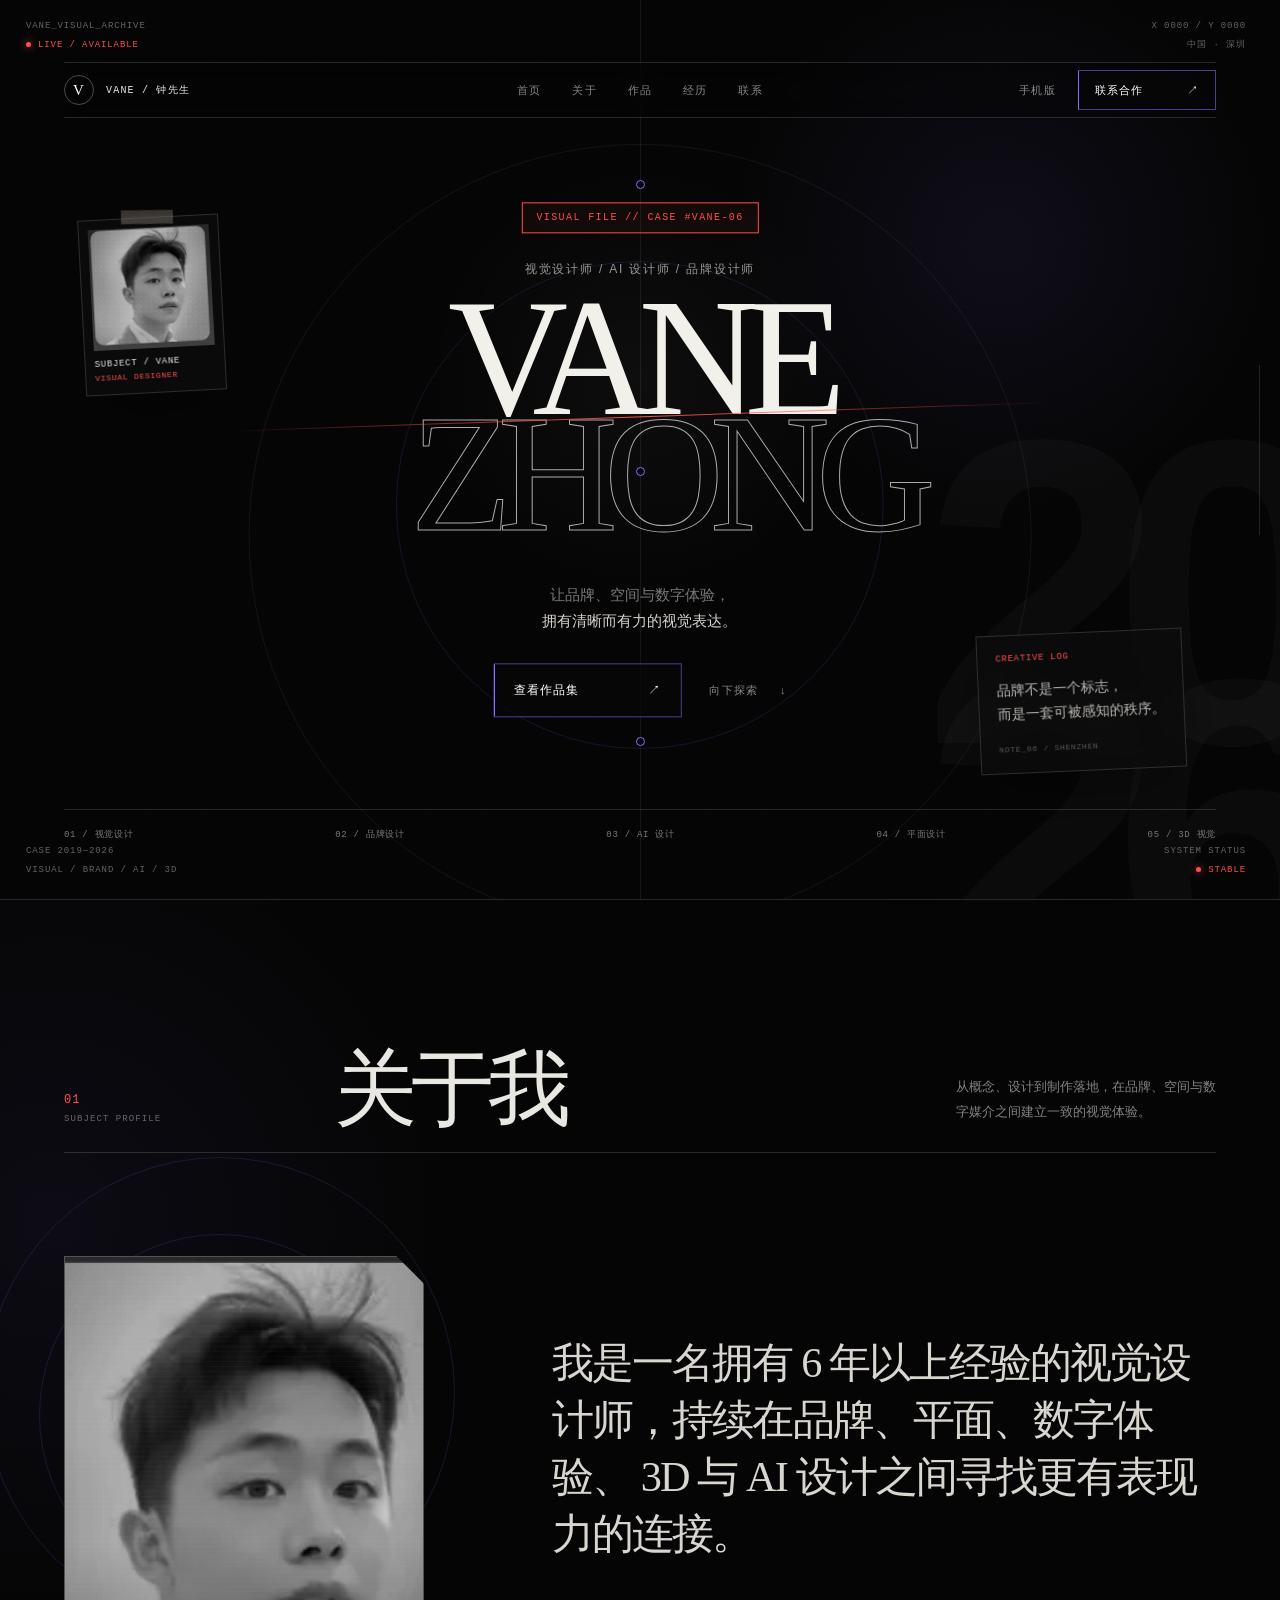
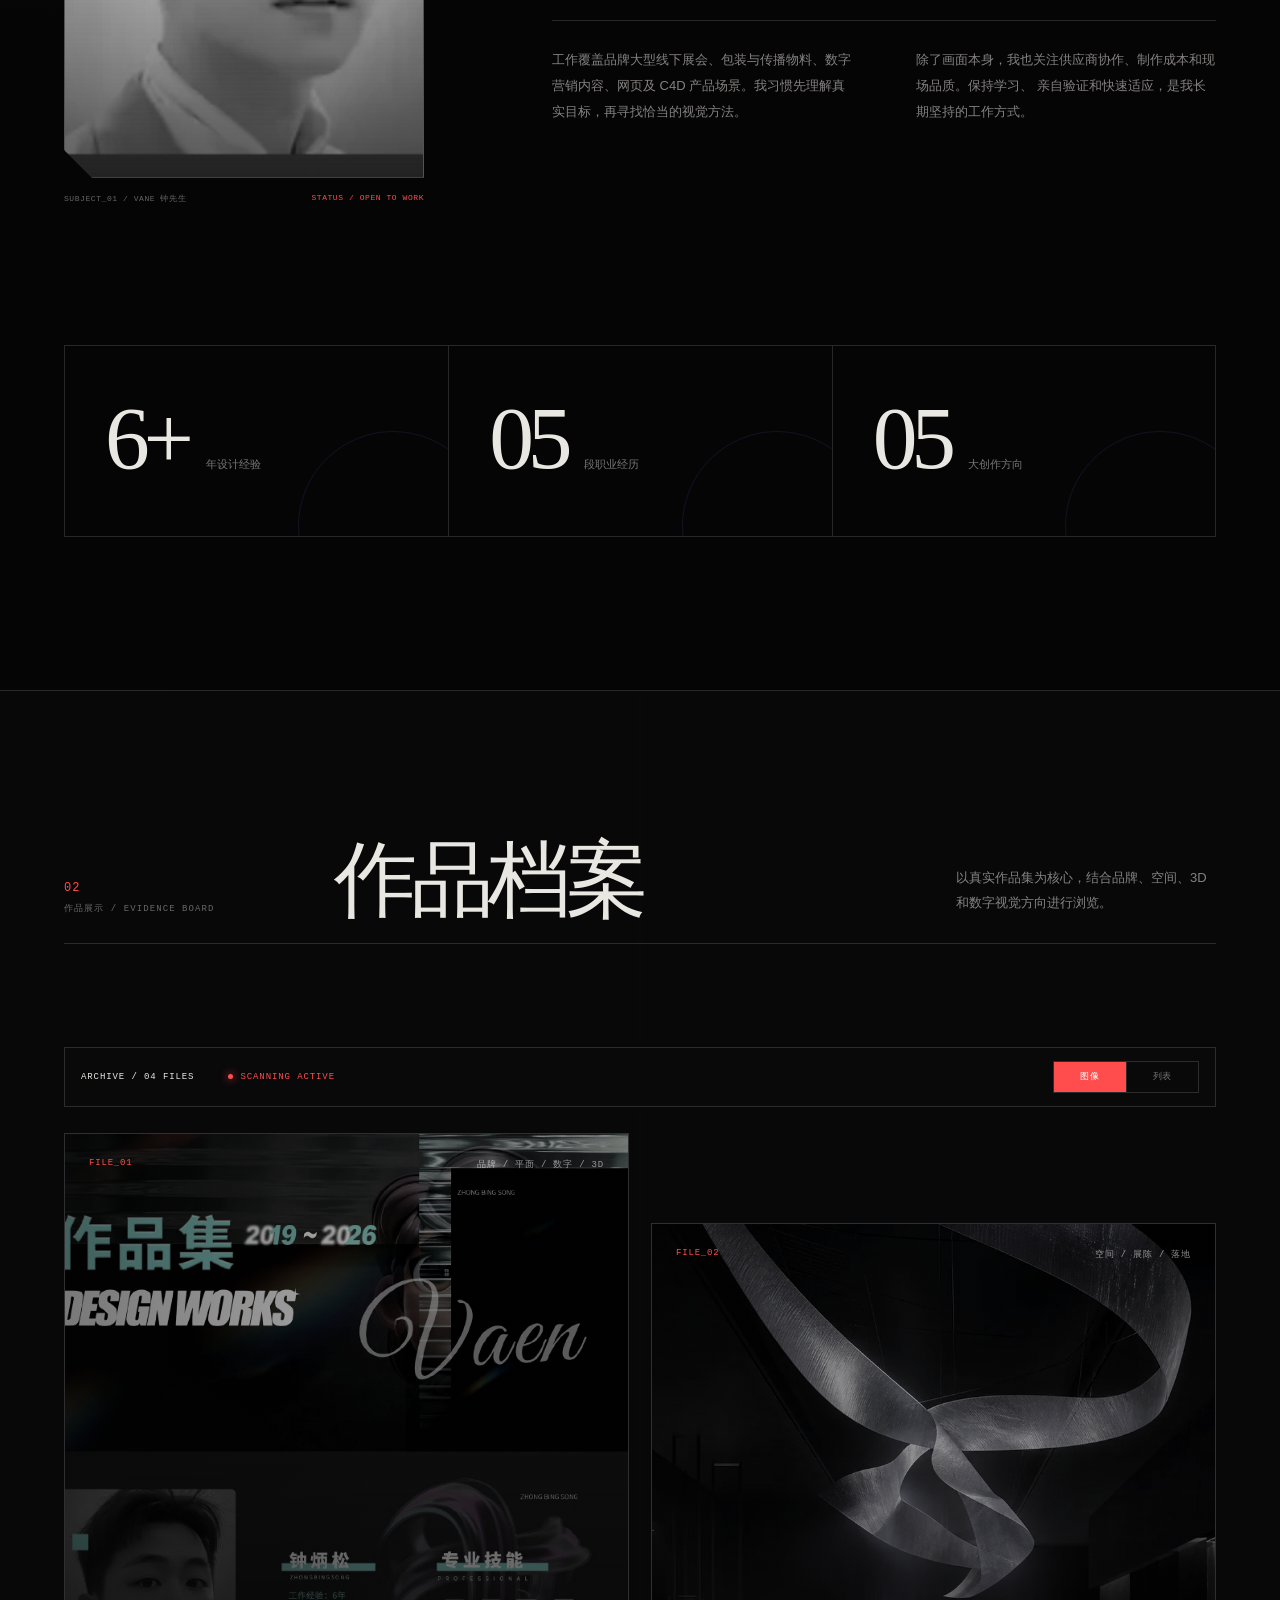
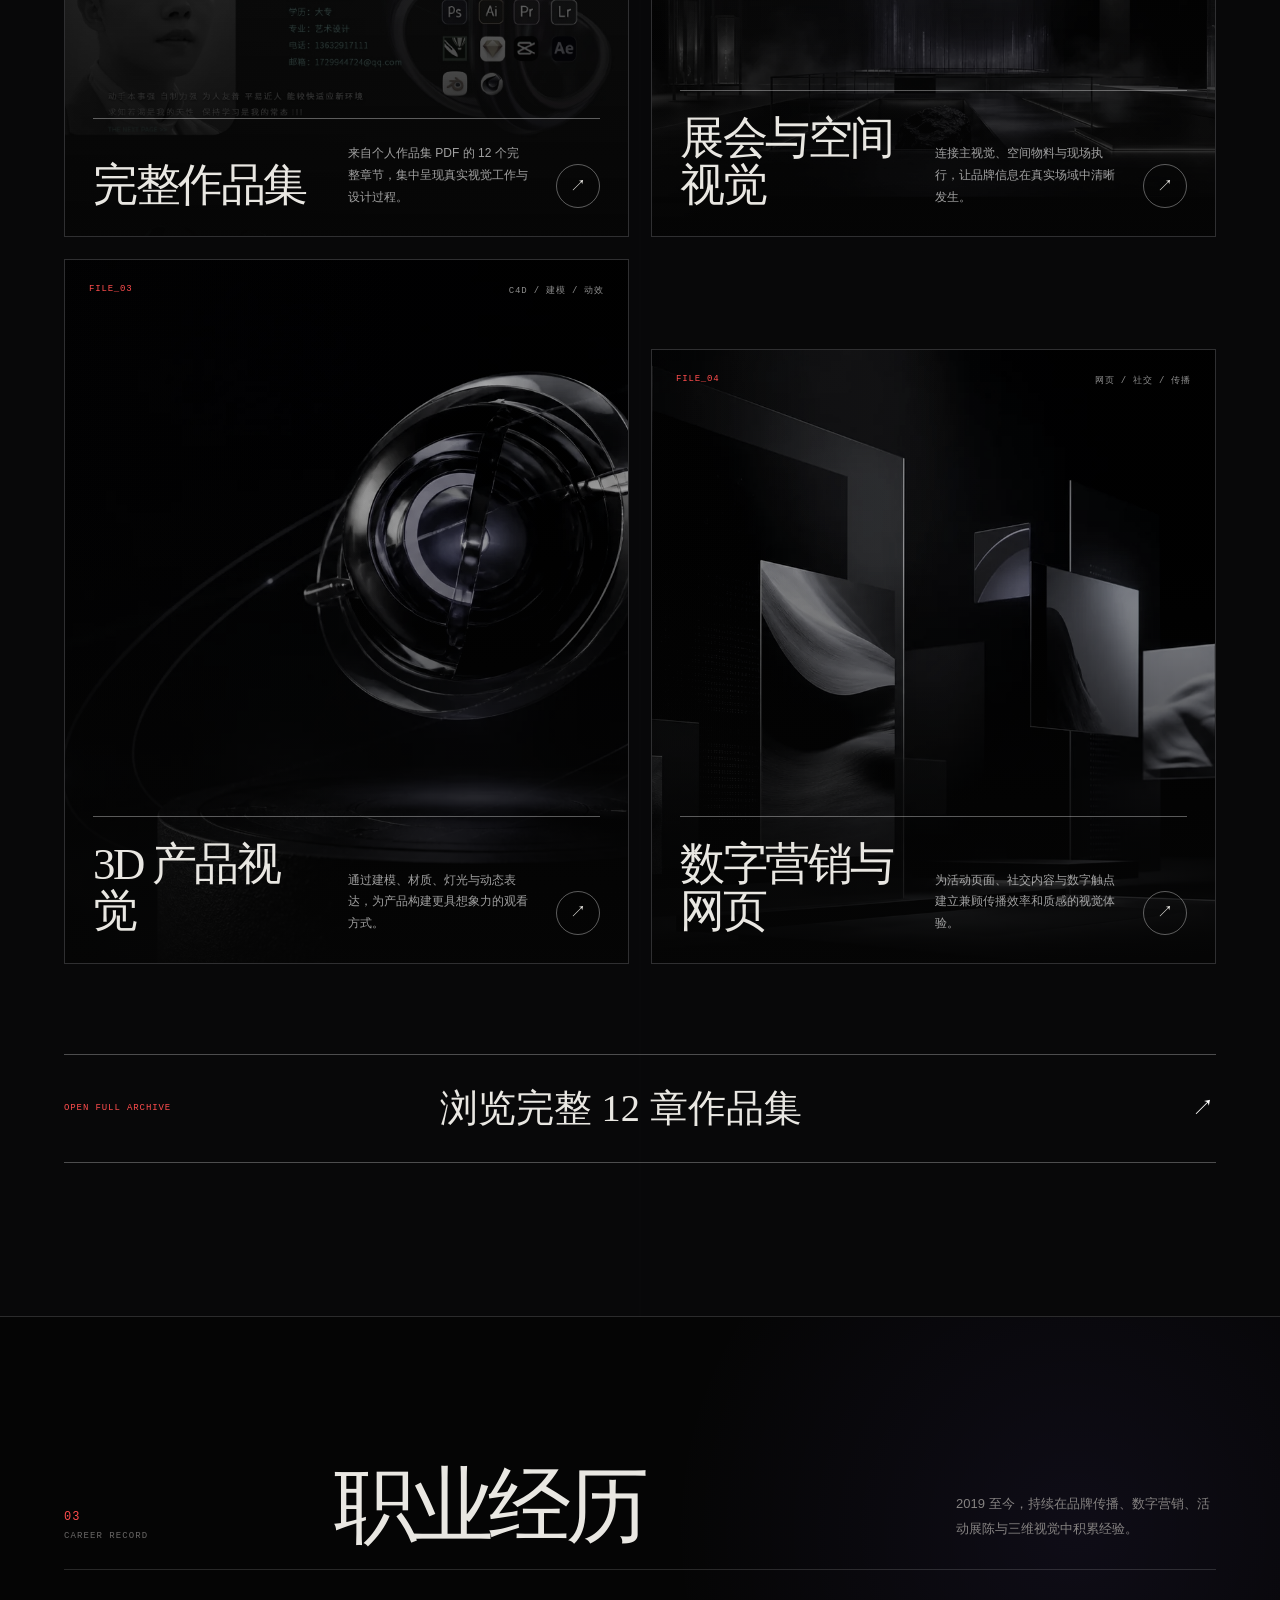
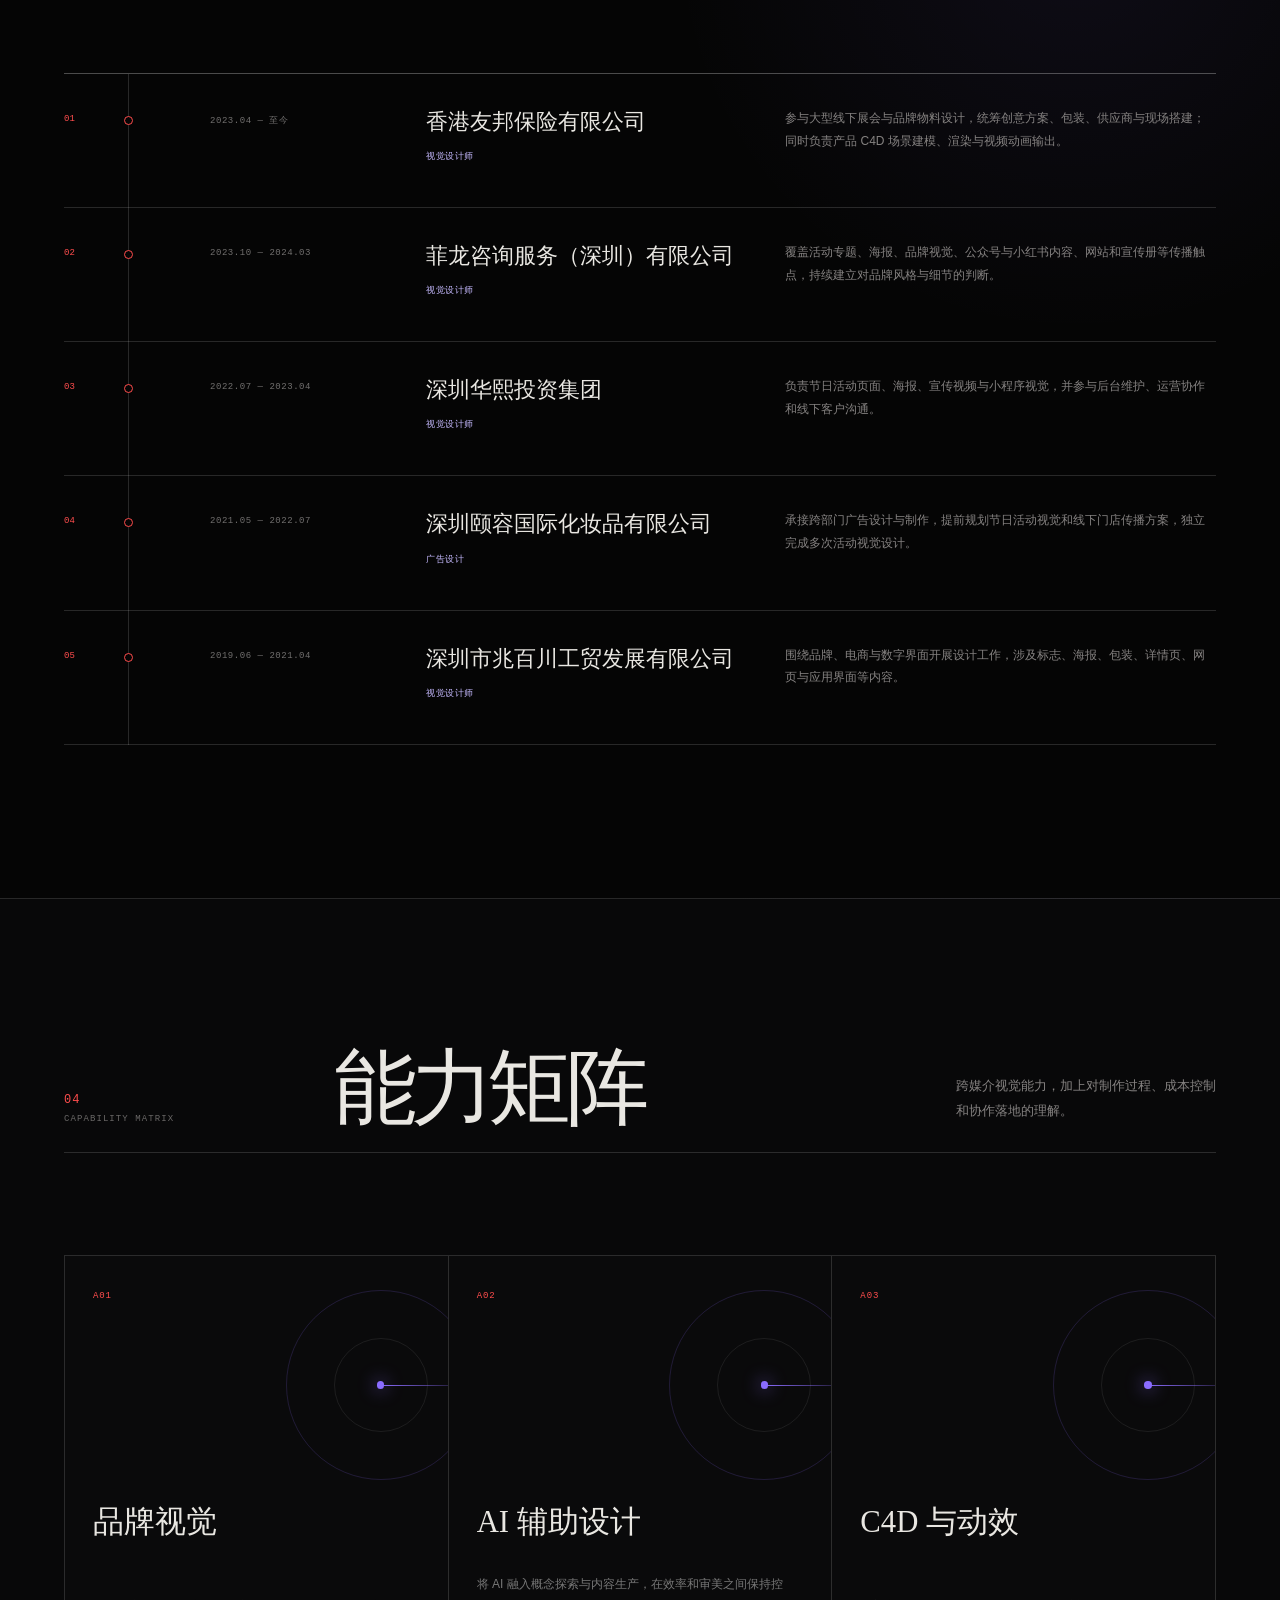
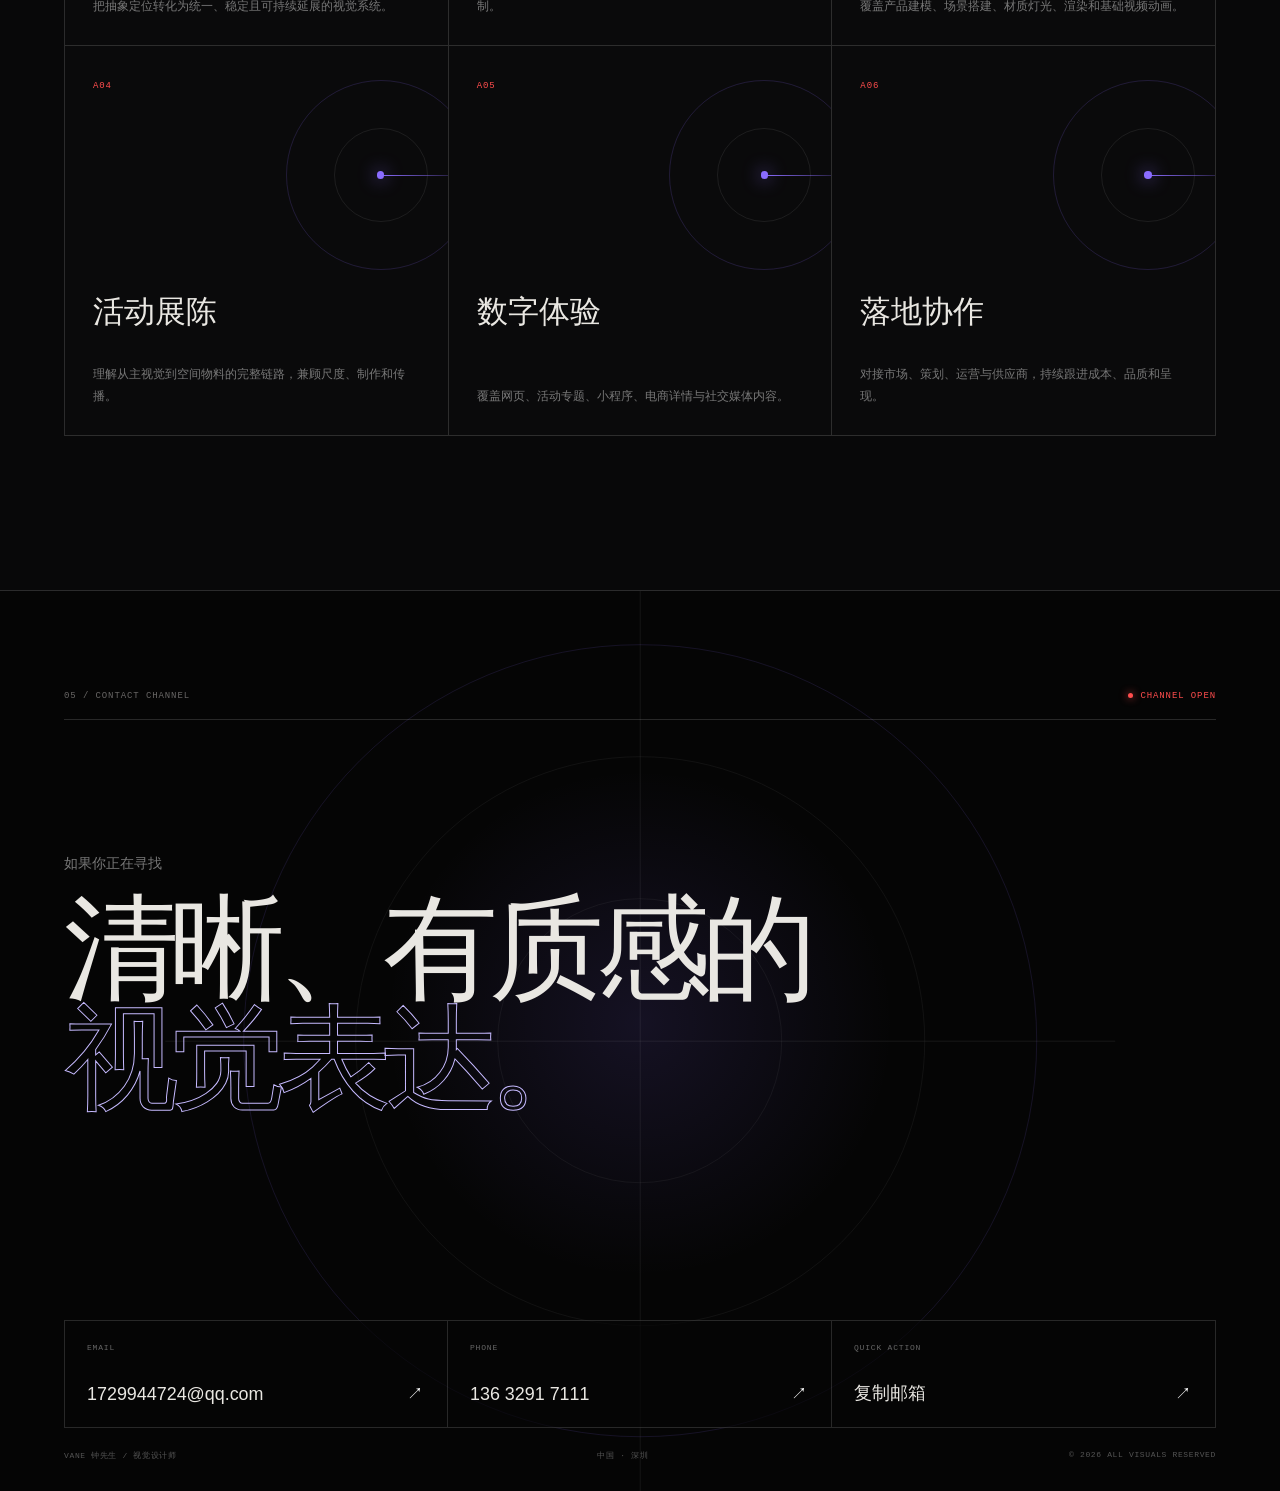
==== index.html @ 873aad82 "Restore original hero with video background" ====
<!DOCTYPE html><html lang="zh-CN"><head><meta charSet="utf-8"/><meta name="viewport" content="width=device-width, initial-scale=1, viewport-fit=cover"/><link rel="preload" as="image" href="/assets/vane-avatar.webp"/><link rel="stylesheet" href="/_next/static/chunks/0zm1xvlmpafi7.css" data-precedence="next"/><link rel="preload" as="script" fetchPriority="low" href="/_next/static/chunks/1565v~spl0x2t.js"/><script src="/_next/static/chunks/12lqo4wcst74c.js" async=""></script><script src="/_next/static/chunks/13je0jha5i6.b.js" async=""></script><script src="/_next/static/chunks/0vr8x5c-gfil7.js" async=""></script><script src="/_next/static/chunks/turbopack-0apjbykiy0cpn.js" async=""></script><script src="/_next/static/chunks/11q-3mtsn6em~.js" async=""></script><script src="/_next/static/chunks/00dwf3xlex0q5.js" async=""></script><script src="/_next/static/chunks/0~9bax6lvz~ce.js" async=""></script><meta name="theme-color" content="#050506"/><title>Vane 钟先生｜视觉设计师作品集</title><meta name="description" content="Vane 钟先生的个人作品集，涵盖品牌视觉、AI 设计、平面设计、3D 视觉、活动展陈与数字体验。"/><link rel="manifest" href="/manifest.webmanifest"/><meta property="og:title" content="Vane 钟先生｜视觉设计师作品集"/><meta property="og:description" content="视觉 / 品牌 / AI / 平面 / 3D 设计作品集。"/><meta property="og:url" content="https://so7song.com/"/><meta property="og:site_name" content="Vane 视觉设计师作品集"/><meta property="og:locale" content="zh_CN"/><meta property="og:image" content="https://so7song.com/og.jpg"/><meta property="og:image:width" content="1200"/><meta property="og:image:height" content="630"/><meta property="og:image:alt" content="Vane Zhong 视觉设计师作品集"/><meta property="og:type" content="website"/><meta name="twitter:card" content="summary_large_image"/><meta name="twitter:title" content="Vane 钟先生｜视觉设计师作品集"/><meta name="twitter:description" content="视觉 / 品牌 / AI / 平面 / 3D 设计作品集。"/><meta name="twitter:image" content="https://so7song.com/og.jpg"/><link rel="shortcut icon" href="/favicon.png"/><link rel="icon" href="/favicon.png"/><script src="/_next/static/chunks/03~yq9q893hmn.js" noModule=""></script></head><body><div hidden=""><!--$--><!--/$--></div><main class="case-site"><div class="boot-screen" aria-hidden="true"><div class="boot-mark">V</div><span>VISUAL ARCHIVE / LOADING</span><i></i><strong>ACCESS GRANTED</strong></div><div class="global-grid" aria-hidden="true"></div><div class="global-noise" aria-hidden="true"></div><div class="pointer-light" aria-hidden="true"></div><div class="scroll-rail" aria-hidden="true"><i></i></div><div class="desktop-hud" aria-hidden="true"><div class="hud-block hud-top-left"><span>VANE_VISUAL_ARCHIVE</span><span class="live-signal">LIVE / AVAILABLE</span></div><div class="hud-block hud-top-right"><span>X 0000 / Y 0000</span><span>中国 · 深圳</span></div><div class="hud-block hud-bottom-left"><span>CASE 2019—2026</span><span>VISUAL / BRAND / AI / 3D</span></div><div class="hud-block hud-bottom-right"><span>SYSTEM STATUS</span><span class="live-signal">STABLE</span></div></div><header class="case-header"><a class="case-brand" href="#home" aria-label="返回首页"><span>V</span><span>VANE / 钟先生</span></a><nav aria-label="页面导航"><a href="#home">首页</a><a href="#about">关于</a><a href="#work">作品</a><a href="#experience">经历</a><a href="#contact">联系</a></nav><div class="case-header-actions"><a class="mobile-version-link" href="/mobile/">手机版</a><a class="signal-button" href="#contact">联系合作 <span aria-hidden="true">↗</span></a></div></header><section class="case-hero" id="home" aria-label="首页"><video class="hero-background-video" autoPlay="" loop="" muted="" playsInline="" preload="metadata" aria-hidden="true"><source src="/assets/hero-cinematic.mp4" type="video/mp4"/></video><div class="case-hero-line" aria-hidden="true"><i></i><i></i><i></i></div><div class="floating-evidence evidence-avatar" aria-hidden="true"><img src="/assets/vane-avatar.webp" alt=""/><span>SUBJECT / VANE</span><small>VISUAL DESIGNER</small></div><div class="floating-evidence evidence-note" aria-hidden="true"><span>CREATIVE LOG</span><p>品牌不是一个标志，<br/>而是一套可被感知的秩序。</p><small>NOTE_06 / SHENZHEN</small></div><div class="hero-dossier"><div class="secret-label">VISUAL FILE // CASE #VANE-06</div><p class="hero-role">视觉设计师 / AI 设计师 / 品牌设计师</p><h1><span>VANE</span><span>ZHONG</span></h1><p class="hero-statement">让品牌、空间与数字体验，<strong>拥有清晰而有力的视觉表达。</strong></p><div class="hero-links"><a class="signal-button large" href="/portfolio/">查看作品集 <span aria-hidden="true">↗</span></a><a class="text-link" href="#about">向下探索 <span aria-hidden="true">↓</span></a></div></div><div class="hero-disciplines" aria-label="五大创作方向"><span>01<!-- --> / <!-- -->视觉设计</span><span>02<!-- --> / <!-- -->品牌设计</span><span>03<!-- --> / <!-- -->AI 设计</span><span>04<!-- --> / <!-- -->平面设计</span><span>05<!-- --> / <!-- -->3D 视觉</span></div><div class="hero-year" aria-hidden="true">20<br/>26</div></section><section class="case-about case-section" id="about"><div class="case-shell"><div class="case-section-heading"><div class="case-section-code"><span>01</span><span>SUBJECT PROFILE</span></div><h2>关于我</h2><p>从概念、设计到制作落地，在品牌、空间与数字媒介之间建立一致的视觉体验。</p></div><div class="profile-layout"><figure class="profile-photo"><div class="photo-frame"><img src="/assets/vane-avatar.webp" alt="Vane 钟先生" width="520" height="520"/></div><figcaption><span>SUBJECT_01 / VANE 钟先生</span><span>STATUS / OPEN TO WORK</span></figcaption></figure><div class="profile-copy"><p class="profile-lead">我是一名拥有 6 年以上经验的视觉设计师，持续在品牌、平面、数字体验、 3D 与 AI 设计之间寻找更有表现力的连接。</p><div class="profile-details"><p>工作覆盖品牌大型线下展会、包装与传播物料、数字营销内容、网页及 C4D 产品场景。我习惯先理解真实目标，再寻找恰当的视觉方法。</p><p>除了画面本身，我也关注供应商协作、制作成本和现场品质。保持学习、 亲自验证和快速适应，是我长期坚持的工作方式。</p></div></div></div><div class="case-stats" aria-label="六年以上经验与五大创作方向"><div class="case-stat"><strong>6+</strong><span>年设计经验</span><i aria-hidden="true"></i></div><div class="case-stat"><strong>05</strong><span>段职业经历</span><i aria-hidden="true"></i></div><div class="case-stat"><strong>05</strong><span>大创作方向</span><i aria-hidden="true"></i></div></div></div></section><section class="case-work case-section" id="work"><div class="case-shell"><div class="case-section-heading"><div class="case-section-code"><span>02</span><span>作品展示 / EVIDENCE BOARD</span></div><h2>作品档案</h2><p>以真实作品集为核心，结合品牌、空间、3D 和数字视觉方向进行浏览。</p></div><div class="work-toolbar"><div><span>ARCHIVE / 04 FILES</span><span class="live-signal">SCANNING ACTIVE</span></div><div class="view-switch" aria-label="项目显示方式"><button type="button" class="active" aria-pressed="true">图像</button><button type="button" class="" aria-pressed="false">列表</button></div></div><div class="evidence-grid "><a class="evidence-card" href="/portfolio"><div class="evidence-image"><picture><source media="(max-width: 760px)" srcSet="/assets/portfolio/mobile/portfolio-01.webp"/><img src="/assets/portfolio/portfolio-01.webp" alt="完整作品集" loading="lazy"/></picture><div class="scan-line" aria-hidden="true"></div></div><div class="evidence-card-meta"><span>FILE_<!-- -->01</span><span>品牌 / 平面 / 数字 / 3D</span></div><div class="evidence-card-copy"><h3>完整作品集</h3><p>来自个人作品集 PDF 的 12 个完整章节，集中呈现真实视觉工作与设计过程。</p><span class="round-arrow"><span aria-hidden="true">↗</span></span></div></a><a class="evidence-card" href="/portfolio"><div class="evidence-image"><img src="/assets/project-space.webp" alt="展会与空间视觉" loading="lazy"/><div class="scan-line" aria-hidden="true"></div></div><div class="evidence-card-meta"><span>FILE_<!-- -->02</span><span>空间 / 展陈 / 落地</span></div><div class="evidence-card-copy"><h3>展会与空间视觉</h3><p>连接主视觉、空间物料与现场执行，让品牌信息在真实场域中清晰发生。</p><span class="round-arrow"><span aria-hidden="true">↗</span></span></div></a><a class="evidence-card" href="/portfolio"><div class="evidence-image"><img src="/assets/project-3d.webp" alt="3D 产品视觉" loading="lazy"/><div class="scan-line" aria-hidden="true"></div></div><div class="evidence-card-meta"><span>FILE_<!-- -->03</span><span>C4D / 建模 / 动效</span></div><div class="evidence-card-copy"><h3>3D 产品视觉</h3><p>通过建模、材质、灯光与动态表达，为产品构建更具想象力的观看方式。</p><span class="round-arrow"><span aria-hidden="true">↗</span></span></div></a><a class="evidence-card" href="/portfolio"><div class="evidence-image"><img src="/assets/project-digital.webp" alt="数字营销与网页" loading="lazy"/><div class="scan-line" aria-hidden="true"></div></div><div class="evidence-card-meta"><span>FILE_<!-- -->04</span><span>网页 / 社交 / 传播</span></div><div class="evidence-card-copy"><h3>数字营销与网页</h3><p>为活动页面、社交内容与数字触点建立兼顾传播效率和质感的视觉体验。</p><span class="round-arrow"><span aria-hidden="true">↗</span></span></div></a></div><a class="archive-link" href="/portfolio/"><span>OPEN FULL ARCHIVE</span><strong>浏览完整 12 章作品集</strong><span aria-hidden="true">↗</span></a></div></section><section class="case-experience case-section" id="experience"><div class="case-shell"><div class="case-section-heading"><div class="case-section-code"><span>03</span><span>CAREER RECORD</span></div><h2>职业经历</h2><p>2019 至今，持续在品牌传播、数字营销、活动展陈与三维视觉中积累经验。</p></div><div class="career-board"><div class="career-spine" aria-hidden="true"></div><article class="career-file"><div class="career-index"><span>01</span><i></i></div><time>2023.04 — 至今</time><div class="career-title"><h3>香港友邦保险有限公司</h3><span>视觉设计师</span></div><p>参与大型线下展会与品牌物料设计，统筹创意方案、包装、供应商与现场搭建；同时负责产品 C4D 场景建模、渲染与视频动画输出。</p></article><article class="career-file"><div class="career-index"><span>02</span><i></i></div><time>2023.10 — 2024.03</time><div class="career-title"><h3>菲龙咨询服务（深圳）有限公司</h3><span>视觉设计师</span></div><p>覆盖活动专题、海报、品牌视觉、公众号与小红书内容、网站和宣传册等传播触点，持续建立对品牌风格与细节的判断。</p></article><article class="career-file"><div class="career-index"><span>03</span><i></i></div><time>2022.07 — 2023.04</time><div class="career-title"><h3>深圳华熙投资集团</h3><span>视觉设计师</span></div><p>负责节日活动页面、海报、宣传视频与小程序视觉，并参与后台维护、运营协作和线下客户沟通。</p></article><article class="career-file"><div class="career-index"><span>04</span><i></i></div><time>2021.05 — 2022.07</time><div class="career-title"><h3>深圳颐容国际化妆品有限公司</h3><span>广告设计</span></div><p>承接跨部门广告设计与制作，提前规划节日活动视觉和线下门店传播方案，独立完成多次活动视觉设计。</p></article><article class="career-file"><div class="career-index"><span>05</span><i></i></div><time>2019.06 — 2021.04</time><div class="career-title"><h3>深圳市兆百川工贸发展有限公司</h3><span>视觉设计师</span></div><p>围绕品牌、电商与数字界面开展设计工作，涉及标志、海报、包装、详情页、网页与应用界面等内容。</p></article></div></div></section><section class="case-strengths case-section" id="strengths"><div class="case-shell"><div class="case-section-heading"><div class="case-section-code"><span>04</span><span>CAPABILITY MATRIX</span></div><h2>能力矩阵</h2><p>跨媒介视觉能力，加上对制作过程、成本控制和协作落地的理解。</p></div><div class="capability-grid"><article class="capability-card"><span>A01</span><div class="capability-radar" aria-hidden="true"><i></i></div><h3>品牌视觉</h3><p>把抽象定位转化为统一、稳定且可持续延展的视觉系统。</p></article><article class="capability-card"><span>A02</span><div class="capability-radar" aria-hidden="true"><i></i></div><h3>AI 辅助设计</h3><p>将 AI 融入概念探索与内容生产，在效率和审美之间保持控制。</p></article><article class="capability-card"><span>A03</span><div class="capability-radar" aria-hidden="true"><i></i></div><h3>C4D 与动效</h3><p>覆盖产品建模、场景搭建、材质灯光、渲染和基础视频动画。</p></article><article class="capability-card"><span>A04</span><div class="capability-radar" aria-hidden="true"><i></i></div><h3>活动展陈</h3><p>理解从主视觉到空间物料的完整链路，兼顾尺度、制作和传播。</p></article><article class="capability-card"><span>A05</span><div class="capability-radar" aria-hidden="true"><i></i></div><h3>数字体验</h3><p>覆盖网页、活动专题、小程序、电商详情与社交媒体内容。</p></article><article class="capability-card"><span>A06</span><div class="capability-radar" aria-hidden="true"><i></i></div><h3>落地协作</h3><p>对接市场、策划、运营与供应商，持续跟进成本、品质和呈现。</p></article></div></div></section><section class="case-contact" id="contact"><div class="contact-crosshair" aria-hidden="true"><i></i><b></b></div><div class="case-shell contact-shell"><div class="contact-status"><span>05 / CONTACT CHANNEL</span><span class="live-signal">CHANNEL OPEN</span></div><p>如果你正在寻找</p><h2>清晰、有质感的<br/><em>视觉表达。</em></h2><div class="contact-grid"><a href="mailto:1729944724@qq.com"><span>EMAIL</span><strong>1729944724@qq.com</strong><span aria-hidden="true">↗</span></a><a href="tel:13632917111"><span>PHONE</span><strong>136 3291 7111</strong><span aria-hidden="true">↗</span></a><button type="button" aria-live="polite"><span>QUICK ACTION</span><strong>复制邮箱</strong><span aria-hidden="true">↗</span></button></div><footer class="case-footer"><span>VANE 钟先生 / 视觉设计师</span><span>中国 · 深圳</span><span>© <!-- -->2026<!-- --> ALL VISUALS RESERVED</span></footer></div></section><a class="mobile-app-fab" href="/mobile/" aria-label="打开手机版作品集"><span>APP</span><strong>手机版</strong></a></main><!--$--><!--/$--><script src="/_next/static/chunks/1565v~spl0x2t.js" id="_R_" async=""></script><script>(self.__next_f=self.__next_f||[]).push([0])</script><script>self.__next_f.push([1,"1:\"$Sreact.fragment\"\n2:I[22378,[\"/_next/static/chunks/11q-3mtsn6em~.js\",\"/_next/static/chunks/00dwf3xlex0q5.js\"],\"default\"]\n3:I[99582,[\"/_next/static/chunks/11q-3mtsn6em~.js\",\"/_next/static/chunks/00dwf3xlex0q5.js\"],\"default\"]\n4:I[732,[\"/_next/static/chunks/11q-3mtsn6em~.js\",\"/_next/static/chunks/00dwf3xlex0q5.js\"],\"ClientPageRoot\"]\n5:I[31713,[\"/_next/static/chunks/11q-3mtsn6em~.js\",\"/_next/static/chunks/00dwf3xlex0q5.js\",\"/_next/static/chunks/0~9bax6lvz~ce.js\"],\"default\"]\n8:I[25326,[\"/_next/static/chunks/11q-3mtsn6em~.js\",\"/_next/static/chunks/00dwf3xlex0q5.js\"],\"OutletBoundary\"]\n9:\"$Sreact.suspense\"\nb:I[25326,[\"/_next/static/chunks/11q-3mtsn6em~.js\",\"/_next/static/chunks/00dwf3xlex0q5.js\"],\"ViewportBoundary\"]\nd:I[25326,[\"/_next/static/chunks/11q-3mtsn6em~.js\",\"/_next/static/chunks/00dwf3xlex0q5.js\"],\"MetadataBoundary\"]\nf:I[95394,[\"/_next/static/chunks/11q-3mtsn6em~.js\",\"/_next/static/chunks/00dwf3xlex0q5.js\"],\"default\",1]\n:HL[\"/_next/static/chunks/0zm1xvlmpafi7.css\",\"style\"]\n"])</script><script>self.__next_f.push([1,"0:{\"P\":null,\"c\":[\"\",\"\"],\"q\":\"\",\"i\":false,\"f\":[[[\"\",{\"children\":[\"__PAGE__\",{}]},\"$undefined\",\"$undefined\",16],[[\"$\",\"$1\",\"c\",{\"children\":[[[\"$\",\"link\",\"0\",{\"rel\":\"stylesheet\",\"href\":\"/_next/static/chunks/0zm1xvlmpafi7.css\",\"precedence\":\"next\",\"crossOrigin\":\"$undefined\",\"nonce\":\"$undefined\"}],[\"$\",\"script\",\"script-0\",{\"src\":\"/_next/static/chunks/11q-3mtsn6em~.js\",\"async\":true,\"nonce\":\"$undefined\"}],[\"$\",\"script\",\"script-1\",{\"src\":\"/_next/static/chunks/00dwf3xlex0q5.js\",\"async\":true,\"nonce\":\"$undefined\"}]],[\"$\",\"html\",null,{\"lang\":\"zh-CN\",\"children\":[\"$\",\"body\",null,{\"children\":[\"$\",\"$L2\",null,{\"parallelRouterKey\":\"children\",\"error\":\"$undefined\",\"errorStyles\":\"$undefined\",\"errorScripts\":\"$undefined\",\"template\":[\"$\",\"$L3\",null,{}],\"templateStyles\":\"$undefined\",\"templateScripts\":\"$undefined\",\"notFound\":[[[\"$\",\"title\",null,{\"children\":\"404: This page could not be found.\"}],[\"$\",\"div\",null,{\"style\":{\"fontFamily\":\"system-ui,\\\"Segoe UI\\\",Roboto,Helvetica,Arial,sans-serif,\\\"Apple Color Emoji\\\",\\\"Segoe UI Emoji\\\"\",\"height\":\"100vh\",\"textAlign\":\"center\",\"display\":\"flex\",\"flexDirection\":\"column\",\"alignItems\":\"center\",\"justifyContent\":\"center\"},\"children\":[\"$\",\"div\",null,{\"children\":[[\"$\",\"style\",null,{\"dangerouslySetInnerHTML\":{\"__html\":\"body{color:#000;background:#fff;margin:0}.next-error-h1{border-right:1px solid rgba(0,0,0,.3)}@media (prefers-color-scheme:dark){body{color:#fff;background:#000}.next-error-h1{border-right:1px solid rgba(255,255,255,.3)}}\"}}],[\"$\",\"h1\",null,{\"className\":\"next-error-h1\",\"style\":{\"display\":\"inline-block\",\"margin\":\"0 20px 0 0\",\"padding\":\"0 23px 0 0\",\"fontSize\":24,\"fontWeight\":500,\"verticalAlign\":\"top\",\"lineHeight\":\"49px\"},\"children\":404}],[\"$\",\"div\",null,{\"style\":{\"display\":\"inline-block\"},\"children\":[\"$\",\"h2\",null,{\"style\":{\"fontSize\":14,\"fontWeight\":400,\"lineHeight\":\"49px\",\"margin\":0},\"children\":\"This page could not be found.\"}]}]]}]}]],[]],\"forbidden\":\"$undefined\",\"unauthorized\":\"$undefined\"}]}]}]]}],{\"children\":[[\"$\",\"$1\",\"c\",{\"children\":[[\"$\",\"$L4\",null,{\"Component\":\"$5\",\"serverProvidedParams\":{\"searchParams\":{},\"params\":{},\"promises\":[\"$@6\",\"$@7\"]}}],[[\"$\",\"script\",\"script-0\",{\"src\":\"/_next/static/chunks/0~9bax6lvz~ce.js\",\"async\":true,\"nonce\":\"$undefined\"}]],[\"$\",\"$L8\",null,{\"children\":[\"$\",\"$9\",null,{\"name\":\"Next.MetadataOutlet\",\"children\":\"$@a\"}]}]]}],{},null,false,null]},null,false,null],[\"$\",\"$1\",\"h\",{\"children\":[null,[\"$\",\"$Lb\",null,{\"children\":\"$Lc\"}],[\"$\",\"div\",null,{\"hidden\":true,\"children\":[\"$\",\"$Ld\",null,{\"children\":[\"$\",\"$9\",null,{\"name\":\"Next.Metadata\",\"children\":\"$Le\"}]}]}],null]}],false]],\"m\":\"$undefined\",\"G\":[\"$f\",[[\"$\",\"link\",\"0\",{\"rel\":\"stylesheet\",\"href\":\"/_next/static/chunks/0zm1xvlmpafi7.css\",\"precedence\":\"next\",\"crossOrigin\":\"$undefined\",\"nonce\":\"$undefined\"}]]],\"S\":true,\"h\":null,\"s\":\"$undefined\",\"l\":\"$undefined\",\"p\":\"$undefined\",\"d\":\"$undefined\",\"b\":\"Rp88ehfIQE95NqTTc1EpT\"}\n"])</script><script>self.__next_f.push([1,"6:{}\n7:\"$0:f:0:1:1:children:0:props:children:0:props:serverProvidedParams:params\"\n"])</script><script>self.__next_f.push([1,"c:[[\"$\",\"meta\",\"0\",{\"charSet\":\"utf-8\"}],[\"$\",\"meta\",\"1\",{\"name\":\"viewport\",\"content\":\"width=device-width, initial-scale=1, viewport-fit=cover\"}],[\"$\",\"meta\",\"2\",{\"name\":\"theme-color\",\"content\":\"#050506\"}]]\n"])</script><script>self.__next_f.push([1,"10:I[20676,[\"/_next/static/chunks/11q-3mtsn6em~.js\",\"/_next/static/chunks/00dwf3xlex0q5.js\"],\"IconMark\"]\na:null\n"])</script><script>self.__next_f.push([1,"e:[[\"$\",\"title\",\"0\",{\"children\":\"Vane 钟先生｜视觉设计师作品集\"}],[\"$\",\"meta\",\"1\",{\"name\":\"description\",\"content\":\"Vane 钟先生的个人作品集，涵盖品牌视觉、AI 设计、平面设计、3D 视觉、活动展陈与数字体验。\"}],[\"$\",\"link\",\"2\",{\"rel\":\"manifest\",\"href\":\"/manifest.webmanifest\",\"crossOrigin\":\"$undefined\"}],[\"$\",\"meta\",\"3\",{\"property\":\"og:title\",\"content\":\"Vane 钟先生｜视觉设计师作品集\"}],[\"$\",\"meta\",\"4\",{\"property\":\"og:description\",\"content\":\"视觉 / 品牌 / AI / 平面 / 3D 设计作品集。\"}],[\"$\",\"meta\",\"5\",{\"property\":\"og:url\",\"content\":\"https://so7song.com/\"}],[\"$\",\"meta\",\"6\",{\"property\":\"og:site_name\",\"content\":\"Vane 视觉设计师作品集\"}],[\"$\",\"meta\",\"7\",{\"property\":\"og:locale\",\"content\":\"zh_CN\"}],[\"$\",\"meta\",\"8\",{\"property\":\"og:image\",\"content\":\"https://so7song.com/og.jpg\"}],[\"$\",\"meta\",\"9\",{\"property\":\"og:image:width\",\"content\":\"1200\"}],[\"$\",\"meta\",\"10\",{\"property\":\"og:image:height\",\"content\":\"630\"}],[\"$\",\"meta\",\"11\",{\"property\":\"og:image:alt\",\"content\":\"Vane Zhong 视觉设计师作品集\"}],[\"$\",\"meta\",\"12\",{\"property\":\"og:type\",\"content\":\"website\"}],[\"$\",\"meta\",\"13\",{\"name\":\"twitter:card\",\"content\":\"summary_large_image\"}],[\"$\",\"meta\",\"14\",{\"name\":\"twitter:title\",\"content\":\"Vane 钟先生｜视觉设计师作品集\"}],[\"$\",\"meta\",\"15\",{\"name\":\"twitter:description\",\"content\":\"视觉 / 品牌 / AI / 平面 / 3D 设计作品集。\"}],[\"$\",\"meta\",\"16\",{\"name\":\"twitter:image\",\"content\":\"https://so7song.com/og.jpg\"}],[\"$\",\"link\",\"17\",{\"rel\":\"shortcut icon\",\"href\":\"/favicon.png\"}],[\"$\",\"link\",\"18\",{\"rel\":\"icon\",\"href\":\"/favicon.png\"}],[\"$\",\"$L10\",\"19\",{}]]\n"])</script></body></html>
---- _next/static/chunks/0zm1xvlmpafi7.css ----
:root{--ink:#050505;--ink-soft:#0b0b0c;--panel:#0e0e10;--paper:#e9e7e2;--muted:#8b8988;--line:#ffffff24;--line-strong:#ffffff47;--signal:#8a6cff;--signal-hot:#ff4d4d;--signal-pale:#c6baff;--max:1700px;--pointer-x:50vw;--pointer-y:50vh;--pointer-px:.5;--pointer-py:.5;--scroll-progress:0}*{box-sizing:border-box}html{background:var(--ink);scroll-behavior:smooth}body{background:var(--ink);color:var(--paper);text-rendering:optimizelegibility;-webkit-font-smoothing:antialiased;margin:0;font-family:Inter,PingFang SC,Hiragino Sans GB,Microsoft YaHei,Arial,sans-serif;overflow-x:hidden}a{color:inherit;text-decoration:none}button{color:inherit;font:inherit}img,video{max-width:100%;display:block}::selection{background:var(--signal);color:#fff}:focus-visible{outline:1px solid var(--signal-pale);outline-offset:5px}.case-site{background:var(--ink);min-height:100vh;position:relative;overflow:clip}.case-shell{z-index:2;width:min(calc(100% - 128px), var(--max));margin:0 auto;position:relative}.global-grid,.global-noise,.pointer-light{z-index:60;pointer-events:none;position:fixed;inset:0}.global-grid{z-index:0;opacity:.28;background-image:linear-gradient(#ffffff09 1px,#0000 1px),linear-gradient(90deg,#ffffff09 1px,#0000 1px);background-size:72px 72px;-webkit-mask-image:linear-gradient(#000,#0000 94%);mask-image:linear-gradient(#000,#0000 94%)}.global-noise{z-index:70;opacity:.06;mix-blend-mode:overlay;background-image:radial-gradient(circle at 20% 30%,#fff 0 .5px,#0000 .8px),radial-gradient(circle at 70% 60%,#fff 0 .4px,#0000 .7px);background-size:5px 5px,7px 7px}.pointer-light{z-index:1;background:radial-gradient(520px circle at var(--pointer-x) var(--pointer-y), #8a6cff17, transparent 70%)}.scroll-rail{z-index:82;background:#ffffff1f;width:1px;height:170px;position:fixed;top:50%;right:20px;transform:translateY(-50%)}.scroll-rail i{width:1px;height:calc(100% * var(--scroll-progress));background:var(--signal-hot);box-shadow:0 0 12px var(--signal-hot);position:absolute;top:0;left:0}.desktop-hud{z-index:81;pointer-events:none;position:fixed;inset:0}.hud-block{color:#656363;letter-spacing:.1em;flex-direction:column;gap:5px;font-family:SFMono-Regular,Consolas,monospace;font-size:9px;line-height:1.55;display:flex;position:absolute}.hud-top-left{top:20px;left:26px}.hud-top-right{align-items:flex-end;top:20px;right:34px}.hud-bottom-left{bottom:22px;left:26px}.hud-bottom-right{align-items:flex-end;bottom:22px;right:34px}.live-signal{color:var(--signal-hot)!important}.live-signal:before{content:"";background:currentColor;border-radius:50%;width:5px;height:5px;margin-right:7px;animation:1.6s ease-in-out infinite signal-pulse;display:inline-block;box-shadow:0 0 9px}.boot-screen{z-index:999;color:#777;letter-spacing:.16em;pointer-events:none;background:#050505;align-content:center;place-items:center;gap:16px;font-family:SFMono-Regular,Consolas,monospace;font-size:10px;animation:1.8s cubic-bezier(.77,0,.18,1) .4s forwards boot-away;display:grid;position:fixed;inset:0}.boot-mark{color:#fff;border:1px solid #333;border-radius:50%;place-items:center;width:74px;height:74px;font-family:Georgia,Times New Roman,serif;font-size:34px;display:grid}.boot-screen i{background:#222;width:220px;height:1px;position:relative;overflow:hidden}.boot-screen i:after{background:var(--signal-hot);content:"";animation:1.05s ease-out forwards boot-load;position:absolute;inset:0;transform:translate(-100%)}.boot-screen strong{color:var(--signal-hot);opacity:0;font-size:9px;font-weight:400;animation:.2s 1.05s forwards boot-access}.case-header{z-index:90;border-top:1px solid var(--line);border-bottom:1px solid var(--line);-webkit-backdrop-filter:blur(12px);backdrop-filter:blur(12px);background:#0505054d;grid-template-columns:1fr auto 1fr;align-items:center;min-height:56px;display:grid;position:absolute;top:62px;left:64px;right:64px}.case-brand{letter-spacing:.12em;align-items:center;gap:12px;width:fit-content;font-family:SFMono-Regular,Consolas,monospace;font-size:10px;display:flex}.case-brand>span:first-child{border:1px solid var(--line-strong);color:#fff;border-radius:50%;place-items:center;width:30px;height:30px;font-family:Georgia,Times New Roman,serif;font-size:15px;display:grid}.case-header nav{gap:clamp(20px,2.4vw,46px);display:flex}.case-header nav a,.mobile-version-link{color:#888;letter-spacing:.12em;font-size:11px;transition:color .22s;position:relative}.case-header nav a:after{background:var(--signal-hot);content:"";transform-origin:100%;height:1px;transition:transform .26s;position:absolute;bottom:-21px;left:0;right:0;transform:scaleX(0)}.case-header nav a:hover,.mobile-version-link:hover{color:#fff}.case-header nav a:hover:after{transform-origin:0;transform:scaleX(1)}.case-header-actions{justify-self:end;align-items:center;gap:22px;display:flex}.signal-button{background:linear-gradient(90deg, var(--signal) 0 50%, transparent 50% 100%) 100% 0 / 200% 100% no-repeat, #080809bd;color:#fff;letter-spacing:.08em;border:1px solid #8a6cff8a;justify-content:space-between;align-items:center;gap:24px;min-width:138px;height:40px;padding:0 16px;font-size:11px;transition:background-position .38s cubic-bezier(.22,1,.36,1),border-color .22s;display:inline-flex}.signal-button:hover{border-color:var(--signal-pale);background-position:0 0}.signal-button.large{min-width:188px;height:54px;padding:0 20px;font-size:12px}.case-hero{z-index:2;border-bottom:1px solid var(--line);background:radial-gradient(circle at 50% 42%,#ffffff09,#0000 26%),radial-gradient(circle at 78% 27%,#8a6cff14,#0000 23%),#050505;min-height:max(760px,100svh);position:relative;overflow:hidden}.hero-background-video{z-index:0;object-fit:cover;object-position:center;filter:brightness(.36)saturate(.68)contrast(1.1);width:100%;max-width:none;height:100%;position:absolute;inset:0}.case-hero:before,.case-hero:after{z-index:1;content:"";pointer-events:none;border:1px solid #ffffff0f;border-radius:50%;position:absolute}.case-hero:before{aspect-ratio:1;width:min(61vw,980px);top:16%;left:50%;transform:translate(-50%)}.case-hero:after{aspect-ratio:1;border-color:#8a6cff24;width:min(38vw,620px);top:29%;left:50%;transform:translate(-50%)}.case-hero-line{z-index:4;background:#ffffff12;width:1px;position:absolute;top:0;bottom:0;left:50%}.case-hero-line i{border:1px solid var(--signal);background:#050505;border-radius:50%;width:9px;height:9px;position:absolute;left:-4px}.case-hero-line i:first-child{top:20%}.case-hero-line i:nth-child(2){top:52%}.case-hero-line i:nth-child(3){top:82%}.floating-evidence{z-index:8;border:1px solid var(--line);-webkit-backdrop-filter:blur(12px);backdrop-filter:blur(12px);letter-spacing:.08em;background:#0b0b0cc2;font-family:SFMono-Regular,Consolas,monospace;font-size:9px;position:absolute;box-shadow:0 28px 60px #00000057}.evidence-avatar{width:clamp(132px,11vw,190px);transform:rotate(-3deg) translateY(calc(var(--pointer-py) * -16px));padding:9px 9px 12px;transition:transform .5s cubic-bezier(.22,1,.36,1);top:25%;left:6.4%}.evidence-avatar:before{content:"";-webkit-backdrop-filter:blur(2px);backdrop-filter:blur(2px);background:#b6ae9d47;width:52px;height:14px;position:absolute;top:-8px;left:50%;transform:translate(-50%)rotate(2deg)}.evidence-avatar img{aspect-ratio:1;object-fit:cover;filter:grayscale()contrast(1.1)brightness(.82);width:100%}.evidence-avatar span,.evidence-avatar small{margin-top:9px;display:block}.evidence-avatar small{color:var(--signal-hot);margin-top:4px;font-size:8px}.evidence-note{transform:rotate(-2.5deg) translateY(calc(var(--pointer-py) * 12px));padding:18px;transition:transform .6s cubic-bezier(.22,1,.36,1);bottom:15%;right:7.5%}.evidence-note>span{color:var(--signal-hot)}.evidence-note p{color:#bab7b2;letter-spacing:0;margin:15px 0 18px;font-family:Georgia,Songti SC,serif;font-size:14px;line-height:1.7}.evidence-note small{color:#555;font-size:8px}.hero-dossier{z-index:12;width:min(68vw,1100px);position:absolute;top:50%;left:50%;transform:translate(-50%,-48%)}.secret-label{border:1px solid var(--signal-hot);width:fit-content;color:var(--signal-hot);letter-spacing:.14em;background:#ff4d4d0d;margin:0 auto 28px;padding:9px 14px;font-family:SFMono-Regular,Consolas,monospace;font-size:10px}.hero-role{color:#989695;letter-spacing:.15em;text-align:center;margin:0 0 22px;font-size:12px}.hero-dossier h1{color:#f2f0ea;letter-spacing:-.085em;text-align:center;text-transform:uppercase;margin:0;font-family:Georgia,Times New Roman,Songti SC,serif;font-size:clamp(98px,13vw,218px);font-weight:400;line-height:.7;position:relative}.hero-dossier h1 span{display:block}.hero-dossier h1 span:last-child{z-index:2;color:#0000;-webkit-text-stroke:1px #e8e5dfbd;position:relative;transform:translate(3%)}.hero-dossier h1:after{z-index:3;background:linear-gradient(90deg, transparent, var(--signal-hot), transparent);content:"";height:1px;position:absolute;top:50%;left:2%;right:2%;transform:rotate(-2deg)}.hero-statement{color:#777;text-align:center;max-width:590px;margin:50px auto 0;font-size:clamp(15px,1.1vw,19px);line-height:1.7}.hero-statement strong{color:#d6d2cd;font-weight:400;display:block}.hero-links{justify-content:center;align-items:center;gap:28px;margin-top:30px;display:flex}.text-link{color:#888;letter-spacing:.1em;align-items:center;gap:22px;font-size:11px;transition:color .22s;display:inline-flex}.text-link:hover{color:#fff}.hero-disciplines{z-index:12;border-top:1px solid var(--line);justify-content:space-between;padding-top:18px;display:flex;position:absolute;bottom:58px;left:64px;right:64px}.hero-disciplines span{color:#777;letter-spacing:.08em;font-family:SFMono-Regular,Consolas,monospace;font-size:9px}.hero-year{z-index:1;color:#ffffff06;letter-spacing:-.12em;text-align:right;font-family:Arial,sans-serif;font-size:min(34vw,530px);font-weight:700;line-height:.55;position:absolute;bottom:-.12em;right:-.05em}.case-section{z-index:3;border-bottom:1px solid var(--line);padding:clamp(130px,12vw,210px) 0;scroll-margin-top:40px;position:relative}.case-section-heading{border-bottom:1px solid var(--line);grid-template-columns:220px minmax(0,1fr) minmax(260px,.4fr);align-items:end;gap:50px;margin-bottom:clamp(76px,8vw,130px);padding-bottom:28px;display:grid}.case-section-code{color:#696766;letter-spacing:.12em;flex-direction:column;gap:7px;font-family:SFMono-Regular,Consolas,monospace;font-size:9px;display:flex}.case-section-code span:first-child{color:var(--signal-hot);font-size:12px}.case-section-heading h2{letter-spacing:-.07em;margin:0;font-family:Georgia,Songti SC,Times New Roman,serif;font-size:clamp(58px,6.5vw,110px);font-weight:400;line-height:.85}.case-section-heading p{color:#858281;max-width:430px;margin:0;font-size:13px;line-height:1.9}.case-about{background:radial-gradient(circle at 4% 23%, #8a6cff0f, transparent 25%), var(--ink)}.profile-layout{grid-template-columns:minmax(240px,360px) 1fr;align-items:center;gap:clamp(70px,10vw,170px);display:grid}.profile-photo{margin:0;position:relative}.profile-photo:before,.profile-photo:after{z-index:-1;content:"";border:1px solid #8a6cff29;border-radius:50%;position:absolute}.profile-photo:before{aspect-ratio:1;width:130%;top:-18%;left:-22%}.profile-photo:after{aspect-ratio:1;width:100%;top:-4%;left:-7%}.photo-frame{border:1px solid var(--line-strong);clip-path:polygon(0 0,calc(100% - 28px) 0,100% 28px,100% 100%,28px 100%,0 calc(100% - 28px));background:#111;position:relative;overflow:hidden}.photo-frame:after{content:"";background:linear-gradient(#0000 55%,#05050580),repeating-linear-gradient(0deg,#ffffff05 0 1px,#0000 1px 5px);position:absolute;inset:0}.photo-frame img{aspect-ratio:1;object-fit:cover;filter:grayscale()contrast(1.05)brightness(.82);width:100%}.profile-photo figcaption{color:#666;letter-spacing:.07em;justify-content:space-between;margin-top:15px;font-family:SFMono-Regular,Consolas,monospace;font-size:8px;display:flex}.profile-photo figcaption span:last-child{color:var(--signal-hot)}.profile-lead{color:#d9d6d0;letter-spacing:-.045em;max-width:1050px;margin:0;font-family:Georgia,Songti SC,Times New Roman,serif;font-size:clamp(32px,3.3vw,58px);font-weight:400;line-height:1.35}.profile-details{border-top:1px solid var(--line);grid-template-columns:1fr 1fr;gap:clamp(30px,5vw,80px);margin-top:58px;padding-top:26px;display:grid}.profile-details p{color:#848180;margin:0;font-size:13px;line-height:2}.case-stats{border:1px solid var(--line);grid-template-columns:repeat(3,1fr);margin-top:clamp(100px,11vw,170px);display:grid}.case-stat{align-items:baseline;gap:18px;min-height:190px;padding:40px;display:flex;position:relative;overflow:hidden}.case-stat+.case-stat{border-left:1px solid var(--line)}.case-stat strong{z-index:2;letter-spacing:-.07em;font-family:Georgia,Times New Roman,serif;font-size:clamp(70px,7vw,118px);font-weight:400;position:relative}.case-stat span{z-index:2;color:#777;font-size:11px;position:relative}.case-stat i{aspect-ratio:1;border:1px solid #8a6cff1f;border-radius:50%;width:190px;transition:transform .5s;position:absolute;bottom:-85px;right:-40px}.case-stat:hover i{transform:scale(1.16)}.case-work{background:linear-gradient(90deg,#0000 49.95%,#ffffff06 50%,#0000 50.05%),#080809}.work-toolbar{border:1px solid var(--line);letter-spacing:.1em;background:#0a0a0bdb;justify-content:space-between;align-items:center;min-height:60px;margin-bottom:26px;padding:0 16px;font-family:SFMono-Regular,Consolas,monospace;font-size:9px;display:flex}.work-toolbar>div:first-child{gap:34px;display:flex}.view-switch{border:1px solid var(--line);display:flex}.view-switch button{color:#777;letter-spacing:.08em;cursor:pointer;background:0 0;border:0;min-width:72px;height:30px;font-size:9px}.view-switch button+button{border-left:1px solid var(--line)}.view-switch button.active{background:var(--signal-hot);color:#fff}.evidence-grid{grid-template-columns:repeat(2,1fr);gap:22px;display:grid}.evidence-card{border:1px solid var(--line);background:#0d0d0f;min-height:clamp(520px,48vw,760px);position:relative;overflow:hidden}.evidence-card:nth-child(2n){margin-top:90px}.evidence-image{position:absolute;inset:0;overflow:hidden}.evidence-image:after{content:"";background:linear-gradient(#05050514 34%,#050505f0),linear-gradient(90deg,#0505054d,#0000 60%);transition:opacity .5s;position:absolute;inset:0}.evidence-image picture{width:100%;height:100%;display:block}.evidence-image img{object-fit:cover;filter:grayscale(.45)saturate(.6)contrast(1.1)brightness(.72);width:100%;height:100%;transition:filter .7s,transform .9s cubic-bezier(.22,1,.36,1)}.evidence-card:first-child .evidence-image img{object-position:top center}.evidence-card:hover .evidence-image img{filter:grayscale(.04)saturate(.92)contrast(1.04)brightness(.86);transform:scale(1.035)}.scan-line{z-index:3;background:linear-gradient(90deg, transparent, var(--signal-hot), transparent);height:1px;box-shadow:0 0 16px var(--signal-hot);opacity:0;position:absolute;top:-10%;left:0;right:0}.evidence-card:hover .scan-line{opacity:.65;animation:2.2s linear infinite scan-down}.evidence-card-meta{z-index:4;color:#ffffff8c;letter-spacing:.09em;justify-content:space-between;font-family:SFMono-Regular,Consolas,monospace;font-size:9px;display:flex;position:absolute;top:24px;left:24px;right:24px}.evidence-card-meta span:first-child{color:var(--signal-hot)}.evidence-card-copy{z-index:4;border-top:1px solid #ffffff57;grid-template-columns:1fr minmax(180px,.65fr) auto;align-items:end;gap:28px;padding-top:24px;transition:transform .5s cubic-bezier(.22,1,.36,1);display:grid;position:absolute;bottom:28px;left:28px;right:28px}.evidence-card:hover .evidence-card-copy{transform:translateY(-7px)}.evidence-card h3{letter-spacing:-.055em;margin:0;font-family:Georgia,Songti SC,Times New Roman,serif;font-size:clamp(34px,3.5vw,60px);font-weight:400;line-height:1.04}.evidence-card p{color:#ffffff9e;margin:0;font-size:12px;line-height:1.8}.round-arrow{border:1px solid #ffffff59;border-radius:50%;place-items:center;width:44px;height:44px;transition:color .26s,background .26s,transform .26s;display:grid}.evidence-card:hover .round-arrow{background:var(--signal-hot);color:#fff;transform:rotate(45deg)}.evidence-grid.is-list{grid-template-columns:1fr;gap:0}.evidence-grid.is-list .evidence-card{border-bottom:0;grid-template-columns:minmax(220px,.35fr) 1fr;min-height:230px;margin:0;display:grid}.evidence-grid.is-list .evidence-card:last-child{border-bottom:1px solid var(--line)}.evidence-grid.is-list .evidence-image{min-height:230px;position:relative}.evidence-grid.is-list .evidence-card-meta,.evidence-grid.is-list .evidence-card-copy{left:calc(35% + 30px)}.archive-link{border-top:1px solid var(--line-strong);border-bottom:1px solid var(--line-strong);grid-template-columns:.5fr 1fr auto;align-items:center;margin-top:90px;padding:28px 0;display:grid}.archive-link span{color:var(--signal-hot);letter-spacing:.1em;font-family:SFMono-Regular,Consolas,monospace;font-size:9px}.archive-link strong{font-family:Georgia,Songti SC,serif;font-size:clamp(28px,3vw,48px);font-weight:400;transition:color .24s}.archive-link>span:last-child{color:#fff;font-size:22px}.archive-link:hover strong{color:var(--signal-pale)}.case-experience{background:radial-gradient(circle at 84% 18%, #8a6cff12, transparent 28%), var(--ink)}.career-board{border-top:1px solid var(--line-strong);position:relative}.career-spine{background:var(--line);width:1px;position:absolute;top:0;bottom:0;left:64px}.career-file{border-bottom:1px solid var(--line);grid-template-columns:110px 180px minmax(260px,.75fr) 1fr;align-items:start;gap:36px;padding:40px 0 44px;transition:background .35s,padding .35s;display:grid;position:relative}.career-file:hover{background:#8a6cff09;padding-left:22px;padding-right:22px}.career-index{color:var(--signal-hot);align-items:center;gap:24px;font-family:SFMono-Regular,Consolas,monospace;font-size:9px;display:flex;position:relative}.career-index i{border:1px solid var(--signal-hot);background:var(--ink);border-radius:50%;width:9px;height:9px;position:absolute;top:2px;left:60px}.career-file time,.career-title span{color:#716f6e;letter-spacing:.06em;font-family:SFMono-Regular,Consolas,monospace;font-size:9px}.career-title h3{margin:-5px 0 9px;font-family:Georgia,Songti SC,serif;font-size:clamp(21px,1.7vw,29px);font-weight:400;line-height:1.25}.career-title span{color:var(--signal-pale)}.career-file p{color:#858281;margin:-7px 0 0;font-size:12px;line-height:1.9}.case-strengths{background:#080809}.capability-grid{border-top:1px solid var(--line);border-left:1px solid var(--line);grid-template-columns:repeat(3,1fr);display:grid}.capability-card{border-right:1px solid var(--line);border-bottom:1px solid var(--line);background:#ffffff02;min-height:390px;padding:28px;transition:background .35s;position:relative;overflow:hidden}.capability-card:hover{background:#8a6cff0d}.capability-card>span{color:var(--signal-hot);letter-spacing:.1em;font-family:SFMono-Regular,Consolas,monospace;font-size:9px}.capability-card h3{margin:0;font-family:Georgia,Songti SC,serif;font-size:clamp(30px,2.4vw,42px);font-weight:400;position:absolute;bottom:102px;left:28px;right:28px}.capability-card p{color:#777;margin:0;font-size:12px;line-height:1.8;position:absolute;bottom:28px;left:28px;right:28px}.capability-radar{aspect-ratio:1;border:1px solid #8a6cff2e;border-radius:50%;width:190px;transition:transform .8s;position:absolute;top:34px;right:-28px}.capability-radar:before,.capability-radar:after{content:"";border:1px solid #ffffff14;border-radius:50%;position:absolute;inset:25%}.capability-radar:after{background:var(--signal);box-shadow:0 0 18px var(--signal);border:0;inset:48%}.capability-radar i{background:linear-gradient(90deg, var(--signal), transparent);transform-origin:0;width:48%;height:1px;animation:5s linear infinite radar-turn;position:absolute;top:50%;left:50%}.capability-card:hover .capability-radar{transform:scale(1.08)}.case-contact{z-index:3;background:radial-gradient(circle at 50% 48%,#8a6cff1f,#0000 32%),#050505;min-height:100svh;padding:100px 0 30px;scroll-margin-top:0;position:relative;overflow:hidden}.contact-crosshair{aspect-ratio:1;border:1px solid #8a6cff21;border-radius:50%;width:min(62vw,960px);position:absolute;top:50%;left:50%;transform:translate(-50%,-50%)}.contact-crosshair:before,.contact-crosshair:after{content:"";border:1px solid #ffffff0d;border-radius:50%;position:absolute;inset:14%}.contact-crosshair:after{inset:32%}.contact-crosshair i,.contact-crosshair b{background:#ffffff12;position:absolute;top:50%;left:50%;transform:translate(-50%,-50%)}.contact-crosshair i{width:120%;height:1px}.contact-crosshair b{width:1px;height:120%}.contact-shell{flex-direction:column;min-height:calc(100svh - 130px);display:flex}.contact-status{border-bottom:1px solid var(--line);color:#696766;letter-spacing:.1em;justify-content:space-between;padding-bottom:18px;font-family:SFMono-Regular,Consolas,monospace;font-size:9px;display:flex}.case-contact>.contact-shell>p{color:#777;margin:auto 0 22px;font-size:14px}.case-contact h2{z-index:2;letter-spacing:-.075em;margin:0;font-family:Georgia,Songti SC,Times New Roman,serif;font-size:clamp(70px,9vw,154px);font-weight:400;line-height:.95;position:relative}.case-contact h2 em{color:#0000;-webkit-text-stroke:1px var(--signal-pale);font-style:normal}.contact-grid{z-index:3;grid-template-columns:repeat(3,1fr);margin-top:auto;padding-top:70px;display:grid;position:relative}.contact-grid a,.contact-grid button{border:1px solid var(--line);text-align:left;cursor:pointer;background:#050505a6;grid-template-columns:1fr auto;gap:12px;min-height:108px;padding:22px;transition:background .3s,border-color .3s;display:grid}.contact-grid a+a,.contact-grid button{border-left:0}.contact-grid a:hover,.contact-grid button:hover{background:#8a6cff14;border-color:#8a6cff73}.contact-grid span{color:#666;letter-spacing:.1em;grid-column:1/-1;font-family:SFMono-Regular,Consolas,monospace;font-size:8px}.contact-grid strong{align-self:end;font-size:clamp(14px,1.4vw,22px);font-weight:400}.contact-grid>*>span:last-child{color:#fff;grid-column:2;align-self:end;font-size:16px}.case-footer{color:#555;letter-spacing:.08em;justify-content:space-between;padding-top:22px;font-family:SFMono-Regular,Consolas,monospace;font-size:8px;display:flex}.mobile-app-fab{z-index:95;-webkit-backdrop-filter:blur(12px);backdrop-filter:blur(12px);background:#0c091ae6;border:1px solid #c6baff80;border-radius:50%;flex-direction:column;justify-content:center;align-items:center;width:62px;height:62px;display:none;position:fixed;bottom:18px;right:18px;box-shadow:0 8px 30px #00000057}.mobile-app-fab span{color:var(--signal-hot);font-family:SFMono-Regular,Consolas,monospace;font-size:7px}.mobile-app-fab strong{margin-top:2px;font-size:10px;font-weight:500}.portfolio-page{min-height:100vh;color:var(--paper);background:radial-gradient(circle at 76% 4%,#8a6cff1a,#0000 24%),#050505}.portfolio-nav{width:min(calc(100% - 96px), var(--max));border-bottom:1px solid var(--line);justify-content:space-between;align-items:center;height:88px;margin:0 auto;display:flex}.portfolio-brand,.portfolio-back{letter-spacing:.08em;align-items:center;gap:14px;font-family:SFMono-Regular,Consolas,monospace;font-size:10px;display:flex}.portfolio-brand>span:first-child{border:1px solid var(--line-strong);border-radius:50%;place-items:center;width:32px;height:32px;font-family:Georgia,serif;font-size:15px;display:grid}.portfolio-back{border:1px solid var(--line);padding:11px 16px;transition:border-color .22s,background .22s}.portfolio-back:hover{border-color:var(--signal);background:#8a6cff14}.portfolio-intro{width:min(calc(100% - 96px), var(--max));grid-template-columns:1fr minmax(260px,.34fr);min-height:min(820px,100svh - 88px);margin:0 auto;padding:clamp(90px,10vh,150px) 0 70px;display:grid;position:relative;overflow:hidden}.portfolio-intro:before,.portfolio-intro:after{aspect-ratio:1;content:"";border:1px solid #8a6cff26;border-radius:50%;width:min(52vw,820px);position:absolute;top:8%;right:4%}.portfolio-intro:after{border-color:#ffffff0f;width:min(30vw,470px);top:25%;right:14%}.portfolio-kicker{color:var(--signal-hot);letter-spacing:.14em;font-family:SFMono-Regular,Consolas,monospace;font-size:9px;position:absolute;top:58px;left:0}.portfolio-intro h1{z-index:2;letter-spacing:-.09em;align-self:center;margin:0;font-family:Georgia,Times New Roman,serif;font-size:clamp(82px,12vw,200px);font-weight:400;line-height:.72;position:relative}.portfolio-intro h1 span{color:#0000;-webkit-text-stroke:1px var(--signal-pale);font-style:normal}.portfolio-intro-meta{z-index:2;border-left:1px solid var(--line);align-self:end;padding:0 0 34px 30px;position:relative}.portfolio-intro-meta p{color:#858281;max-width:360px;margin:0;font-size:12px;line-height:1.9}.portfolio-intro-meta p+p{color:var(--paper);margin-top:20px}.portfolio-scroll{z-index:3;color:#888;letter-spacing:.1em;align-items:center;gap:20px;font-size:10px;display:flex;position:absolute;bottom:48px;left:0}.portfolio-scroll span{border:1px solid var(--line);border-radius:50%;place-items:center;width:34px;height:34px;display:grid}.portfolio-document{border-top:1px solid var(--line);background:#080809;padding:60px 0 120px}.portfolio-document-label{color:#666;letter-spacing:.12em;justify-content:space-between;width:min(100% - 96px,1400px);margin:0 auto 20px;font-family:SFMono-Regular,Consolas,monospace;font-size:8px;display:flex}.portfolio-document-label span:first-child{color:var(--signal-hot)}.portfolio-pages{border:1px solid var(--line);background:#101012;width:min(100% - 96px,1400px);margin:0 auto;box-shadow:0 40px 110px #0006}.portfolio-sheet{margin:0;line-height:0;position:relative;overflow:hidden}.portfolio-sheet+.portfolio-sheet{border-top:1px solid var(--line)}.portfolio-sheet img{background:#111;width:100%;height:auto}.portfolio-sheet-number{z-index:2;border:1px solid var(--line-strong);width:34px;height:34px;color:var(--signal-pale);-webkit-backdrop-filter:blur(9px);backdrop-filter:blur(9px);background:#050505b3;border-radius:50%;place-items:center;font-family:SFMono-Regular,Consolas,monospace;font-size:8px;line-height:1;display:grid;position:absolute;top:18px;left:18px}.portfolio-footer{width:min(calc(100% - 96px), var(--max));color:#666;letter-spacing:.08em;grid-template-columns:1fr auto 1fr;margin:0 auto;padding:34px 0 46px;font-family:SFMono-Regular,Consolas,monospace;font-size:8px;display:grid}.portfolio-footer span{text-align:center}.portfolio-footer a:last-child{color:var(--signal-pale);justify-self:end}.mobile-app{display:none}@keyframes boot-load{to{transform:translate(0)}}@keyframes boot-access{to{opacity:1}}@keyframes boot-away{0%,66%{opacity:1;transform:translateY(0)}99%{opacity:0;transform:translateY(-100%)}to{opacity:0;visibility:hidden;transform:translateY(-100%)}}@keyframes signal-pulse{0%,to{opacity:.45}50%{opacity:1}}@keyframes scan-down{0%{top:-5%}to{top:105%}}@keyframes radar-turn{to{transform:rotate(360deg)}}@media (max-width:1180px){.case-shell{width:calc(100% - 72px)}.case-header{left:36px;right:36px}.case-header nav{display:none}.case-header{grid-template-columns:1fr auto}.hero-dossier{width:74vw}.evidence-avatar{left:3.5%}.evidence-note{right:3%}.case-section-heading{grid-template-columns:170px 1fr}.case-section-heading p{grid-column:2;margin-top:-20px}.profile-layout{grid-template-columns:260px 1fr;gap:70px}.career-file{grid-template-columns:90px 150px 1fr}.career-file p{grid-column:3}.career-spine{left:54px}.career-index i{left:50px}}@media (max-width:820px){.global-noise{opacity:.045}.pointer-light,.desktop-hud,.scroll-rail{display:none}.case-shell{width:calc(100% - 32px)}.case-header{min-height:52px;position:absolute;top:18px;left:16px;right:16px}.case-brand>span:last-child,.mobile-version-link{display:none}.case-header-actions{gap:0}.case-header .signal-button{min-width:118px;height:36px}.case-hero{min-height:820px;padding:130px 16px 110px}.hero-background-video{object-position:54% center;filter:brightness(.32)saturate(.68)contrast(1.1)}.case-hero:before{width:120vw;top:22%}.case-hero:after{width:76vw;top:31%}.case-hero-line,.floating-evidence,.hero-year{display:none}.hero-dossier{width:calc(100% - 32px);top:48%;left:16px;transform:translateY(-48%)}.secret-label{margin:0 0 24px;font-size:8px}.hero-role{text-align:left;max-width:100%;margin:0 0 22px;font-size:10px;line-height:1.7}.hero-dossier h1{letter-spacing:-.075em;text-align:left;font-size:clamp(74px,19vw,108px);line-height:.76}.hero-dossier h1 span:last-child{transform:translate(6%)}.hero-dossier h1:after{left:0;right:0}.hero-statement{text-align:left;max-width:min(92%,520px);margin:42px 0 0;font-size:14px}.hero-links{flex-direction:column;align-items:flex-start;gap:20px;margin-top:30px}.hero-disciplines{flex-wrap:wrap;gap:10px 18px;bottom:26px;left:16px;right:16px}.hero-disciplines span{font-size:7px}.case-section{padding:100px 0}.case-section-heading{grid-template-columns:1fr;gap:20px;margin-bottom:64px}.case-section-heading p{grid-column:1;margin-top:0}.case-section-heading h2{font-size:58px}.profile-layout{grid-template-columns:1fr;gap:60px}.profile-photo{width:min(70vw,280px)}.profile-lead{font-size:clamp(31px,8.8vw,44px)}.profile-details{grid-template-columns:1fr;gap:24px;margin-top:42px}.case-stats{grid-template-columns:1fr;margin-top:80px}.case-stat{min-height:130px;padding:24px}.case-stat+.case-stat{border-top:1px solid var(--line);border-left:0}.work-toolbar>div:first-child span:first-child{display:none}.evidence-grid,.evidence-grid.is-list{grid-template-columns:1fr;gap:18px}.evidence-card,.evidence-grid.is-list .evidence-card{min-height:540px;display:block;margin:0!important}.evidence-grid.is-list .evidence-image{min-height:0;position:absolute}.evidence-grid.is-list .evidence-card-meta,.evidence-grid.is-list .evidence-card-copy{left:20px}.evidence-card-meta{top:20px;left:20px;right:20px}.evidence-card-copy{grid-template-columns:1fr auto;bottom:20px;left:20px;right:20px}.evidence-card h3{font-size:42px}.evidence-card p{grid-area:2/1/auto/-1}.round-arrow{grid-area:1/2}.archive-link{grid-template-columns:1fr auto;gap:16px;margin-top:50px}.archive-link span:first-child{grid-column:1/-1}.career-spine{left:19px}.career-file{grid-template-columns:46px 1fr;gap:16px;padding:28px 0 32px}.career-file:hover{padding-left:0;padding-right:0}.career-index{grid-row:1/4}.career-index i{left:15px}.career-file time,.career-title,.career-file p{grid-column:2}.career-file p{margin-top:0}.capability-grid{grid-template-columns:1fr}.capability-card{min-height:320px}.contact-crosshair{width:150vw}.case-contact{min-height:900px;padding-top:70px}.contact-shell{min-height:800px}.case-contact h2{font-size:clamp(56px,15vw,80px)}.contact-grid{grid-template-columns:1fr;padding-top:60px}.contact-grid a+a,.contact-grid button{border-top:0;border-left:1px solid var(--line)}.case-footer{flex-direction:column;gap:8px}.mobile-app-fab{display:flex}.portfolio-nav,.portfolio-intro,.portfolio-document-label,.portfolio-pages,.portfolio-footer{width:calc(100% - 32px)}.portfolio-nav{height:72px}.portfolio-brand>span:last-child{display:none}.portfolio-intro{grid-template-columns:1fr;min-height:680px;padding-top:120px}.portfolio-intro:before{width:120vw;top:20%;right:-45%}.portfolio-intro:after{display:none}.portfolio-kicker{top:38px}.portfolio-intro h1{align-self:start;font-size:clamp(64px,23vw,100px);line-height:.8}.portfolio-intro-meta{align-self:center;padding-left:18px}.portfolio-scroll{bottom:30px}.portfolio-document{padding-top:30px}.portfolio-sheet-number{width:27px;height:27px;top:8px;left:8px}.portfolio-footer{grid-template-columns:1fr;gap:16px}.portfolio-footer span{text-align:left}.portfolio-footer a:last-child{justify-self:start}body:has(.mobile-app){background:#141416}.mobile-app{background-color:#050505;background-image:linear-gradient(#ffffff06 1px,#0000 1px),linear-gradient(90deg,#ffffff06 1px,#0000 1px),none;background-position:0 0,0 0,0 0;background-repeat:repeat,repeat,repeat;background-size:42px 42px;background-attachment:scroll,scroll,scroll;background-origin:padding-box,padding-box,padding-box;background-clip:border-box,border-box,border-box;width:min(100%,520px);min-height:100vh;margin:0 auto;padding-bottom:86px;display:block;position:relative;overflow:hidden;box-shadow:0 0 70px #0006}.mobile-app-bar{z-index:20;border-bottom:1px solid #ffffff21;justify-content:space-between;align-items:center;height:68px;padding:0 18px;display:flex;position:absolute;top:0;left:0;right:0}.mobile-app-bar a{letter-spacing:.1em;align-items:center;gap:10px;font-family:SFMono-Regular,Consolas,monospace;font-size:10px;display:flex}.mobile-app-bar a span{border:1px solid #ffffff59;border-radius:50%;place-items:center;width:30px;height:30px;font-family:Georgia,serif;font-size:15px;display:grid}.mobile-online{color:var(--signal-hot);letter-spacing:.1em;font-family:SFMono-Regular,Consolas,monospace;font-size:7px}.mobile-online:before{content:"";background:currentColor;border-radius:50%;width:5px;height:5px;margin-right:6px;display:inline-block;box-shadow:0 0 8px}.mobile-hero{border-bottom:1px solid var(--line);min-height:770px;padding:112px 18px 44px;position:relative;overflow:hidden}.mobile-hero:after{z-index:0;aspect-ratio:1;content:"";border:1px solid #8a6cff2e;border-radius:50%;width:140%;position:absolute;top:22%;left:-35%}.mobile-hero-media{z-index:1;border:1px solid #ffffff29;width:74%;height:360px;position:absolute;top:95px;right:-52px;overflow:hidden;transform:rotate(3deg)}.mobile-hero-media video,.mobile-hero-media div{width:100%;height:100%;position:absolute;inset:0}.mobile-hero-media video{object-fit:cover;object-position:56% center;filter:grayscale(.2)saturate(.7)brightness(.67)}.mobile-hero-media div{background:linear-gradient(#8a6cff0d,#050505 96%)}.mobile-kicker,.mobile-hero h1,.mobile-hero>p,.mobile-primary{z-index:3;position:relative}.mobile-kicker{color:var(--signal-hot);letter-spacing:.1em;font-family:SFMono-Regular,Consolas,monospace;font-size:8px}.mobile-hero h1{letter-spacing:-.09em;margin:150px 0 24px;font-family:Georgia,Times New Roman,serif;font-size:clamp(78px,25vw,122px);font-weight:400;line-height:.72}.mobile-hero h1 em{color:#0000;-webkit-text-stroke:1px var(--signal-pale);font-style:normal}.mobile-hero>p{color:#999;max-width:300px;margin:0 0 32px;font-family:Georgia,Songti SC,serif;font-size:17px;line-height:1.7}.mobile-primary{background:#8a6cff1f;border:1px solid #8a6cff99;justify-content:space-between;align-items:center;width:100%;height:54px;padding:0 18px;font-size:12px;display:flex}.mobile-stat-strip{border-bottom:1px solid var(--line);grid-template-columns:repeat(3,1fr);display:grid}.mobile-stat-strip>div{text-align:center;padding:22px 10px}.mobile-stat-strip>div+div{border-left:1px solid var(--line)}.mobile-stat-strip strong,.mobile-stat-strip span{display:block}.mobile-stat-strip strong{font-family:Georgia,serif;font-size:32px;font-weight:400}.mobile-stat-strip span{color:#666;margin-top:6px;font-size:8px}.mobile-section{border-bottom:1px solid var(--line);padding:88px 18px}.mobile-section-head{border-bottom:1px solid var(--line);margin-bottom:40px;padding-bottom:18px}.mobile-section-head span{color:var(--signal-hot);letter-spacing:.1em;font-family:SFMono-Regular,Consolas,monospace;font-size:8px}.mobile-section-head h2{letter-spacing:-.06em;margin:10px 0 0;font-family:Georgia,Songti SC,serif;font-size:48px;font-weight:400}.mobile-profile-card{border:1px solid var(--line);background:#ffffff05;grid-template-columns:82px 1fr;align-items:center;gap:18px;padding:10px;display:grid}.mobile-profile-card img{object-fit:cover;filter:grayscale()contrast(1.05)brightness(.83);width:82px;height:82px}.mobile-profile-card strong,.mobile-profile-card span{display:block}.mobile-profile-card strong{font-family:Georgia,Songti SC,serif;font-size:21px;font-weight:400}.mobile-profile-card span{color:#777;margin-top:8px;font-size:9px}.mobile-lead{color:#d8d4cf;margin:38px 0;font-family:Georgia,Songti SC,serif;font-size:26px;line-height:1.5}.mobile-discipline-list{border-top:1px solid var(--line);border-left:1px solid var(--line);grid-template-columns:1fr 1fr;display:grid}.mobile-discipline-list span{border-right:1px solid var(--line);border-bottom:1px solid var(--line);color:#858281;padding:14px;font-family:SFMono-Regular,Consolas,monospace;font-size:8px}.mobile-projects{gap:18px;display:grid}.mobile-project-card{border:1px solid var(--line);min-height:440px;position:relative;overflow:hidden}.mobile-project-card img{object-fit:cover;filter:grayscale(.45)saturate(.7)brightness(.7);width:100%;height:100%;position:absolute;inset:0}.mobile-project-card:after{content:"";background:linear-gradient(#0000 40%,#050505f2);position:absolute;inset:0}.mobile-project-card>div{z-index:2;border-top:1px solid #ffffff57;padding-top:18px;position:absolute;bottom:18px;left:18px;right:18px}.mobile-project-card span,.mobile-project-card p{color:#888;letter-spacing:.06em;font-family:SFMono-Regular,Consolas,monospace;font-size:8px}.mobile-project-card h3{margin:10px 0;font-family:Georgia,Songti SC,serif;font-size:36px;font-weight:400}.mobile-career-list{border-top:1px solid var(--line)}.mobile-career-list details{border-bottom:1px solid var(--line)}.mobile-career-list summary{cursor:pointer;gap:8px;padding:22px 36px 22px 0;list-style:none;display:grid;position:relative}.mobile-career-list summary::-webkit-details-marker{display:none}.mobile-career-list summary span{color:var(--signal-hot);font-family:SFMono-Regular,Consolas,monospace;font-size:8px}.mobile-career-list summary strong{font-family:Georgia,Songti SC,serif;font-size:18px;font-weight:400}.mobile-career-list summary i{font-style:normal;transition:transform .24s;position:absolute;top:50%;right:0;transform:translateY(-50%)}.mobile-career-list details[open] summary i{transform:translateY(-50%)rotate(45deg)}.mobile-career-list details p{color:#858281;margin:0;padding:0 0 24px;font-size:12px;line-height:1.9}.mobile-career-list details p b{color:var(--signal-pale);margin-bottom:8px;font-weight:400;display:block}.mobile-capabilities{border-top:1px solid var(--line);border-left:1px solid var(--line);grid-template-columns:1fr 1fr;display:grid}.mobile-capabilities article{border-right:1px solid var(--line);border-bottom:1px solid var(--line);min-height:230px;padding:18px}.mobile-capabilities article>span{color:var(--signal-hot);font-family:SFMono-Regular,Consolas,monospace;font-size:8px}.mobile-capabilities h3{margin:58px 0 12px;font-family:Georgia,Songti SC,serif;font-size:23px;font-weight:400}.mobile-capabilities p{color:#777;margin:0;font-size:10px;line-height:1.7}.mobile-contact{background:radial-gradient(circle,#8a6cff26,#0000 44%),#050505;min-height:620px;padding:88px 18px 120px}.mobile-contact>span{color:var(--signal-hot);font-family:SFMono-Regular,Consolas,monospace;font-size:8px}.mobile-contact h2{letter-spacing:-.07em;margin:80px 0;font-family:Georgia,Songti SC,serif;font-size:clamp(49px,14vw,70px);font-weight:400;line-height:1}.mobile-contact h2 em{color:#0000;-webkit-text-stroke:1px var(--signal-pale);font-style:normal}.mobile-contact a{border-top:1px solid var(--line);justify-content:space-between;align-items:center;padding:20px 0;font-size:18px;display:flex}.mobile-contact a+a{border-bottom:1px solid var(--line)}.mobile-contact p{color:#666;margin:28px 0 0;font-size:10px}.mobile-tab-bar{z-index:50;min-height:72px;padding-bottom:env(safe-area-inset-bottom);-webkit-backdrop-filter:blur(18px);backdrop-filter:blur(18px);background:#070708e6;border-top:1px solid #ffffff29;grid-template-columns:repeat(4,1fr);display:grid;position:fixed;bottom:0;left:max(0px,50vw - 260px);right:max(0px,50vw - 260px)}.mobile-tab-bar a{color:#777;flex-direction:column;justify-content:center;align-items:center;gap:5px;font-size:8px;display:flex}.mobile-tab-bar a span{color:var(--paper);font-size:15px}}@media (min-width:600px) and (max-width:820px){.hero-dossier{top:50%}.hero-dossier h1{font-size:clamp(118px,18vw,136px)}.hero-statement{max-width:460px}.hero-links{flex-direction:row;align-items:center;gap:28px}}@media (min-width:821px){body:has(.mobile-app) .mobile-app{text-align:center;width:430px;min-height:100vh;margin:0 auto;padding:80px 30px;display:block}body:has(.mobile-app) .mobile-app:before{color:var(--signal-hot);content:"MOBILE APP PREVIEW";margin-bottom:20px;font-family:SFMono-Regular,Consolas,monospace;font-size:10px;display:block}body:has(.mobile-app) .mobile-app>*{display:none}body:has(.mobile-app) .mobile-app:after{color:#999;content:"请使用手机打开此页面，或缩小浏览器窗口查看手机版作品集。";font-size:14px;line-height:1.8;display:block}}@media (prefers-reduced-motion:reduce){html{scroll-behavior:auto}*,:before,:after{scroll-behavior:auto!important;transition-duration:.01ms!important;animation-duration:.01ms!important;animation-iteration-count:1!important}.boot-screen,.hero-background-video{display:none}}
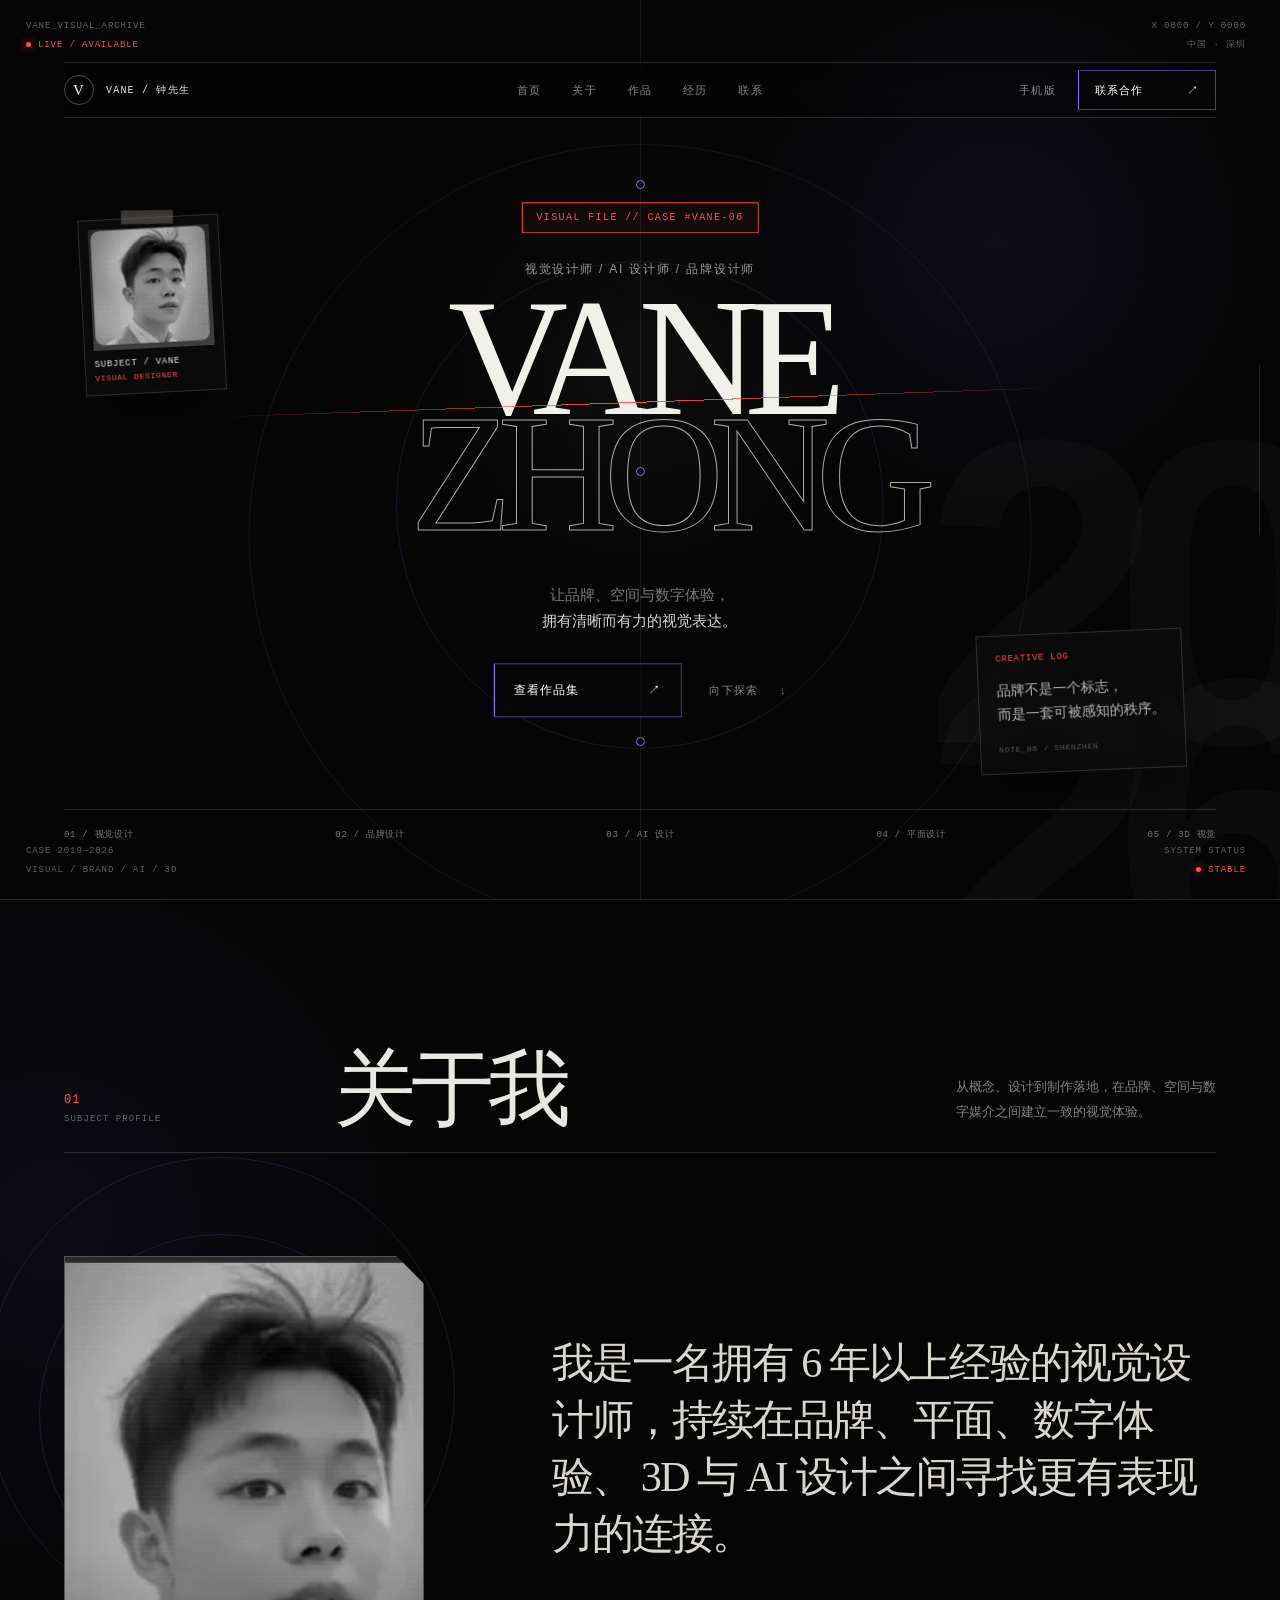
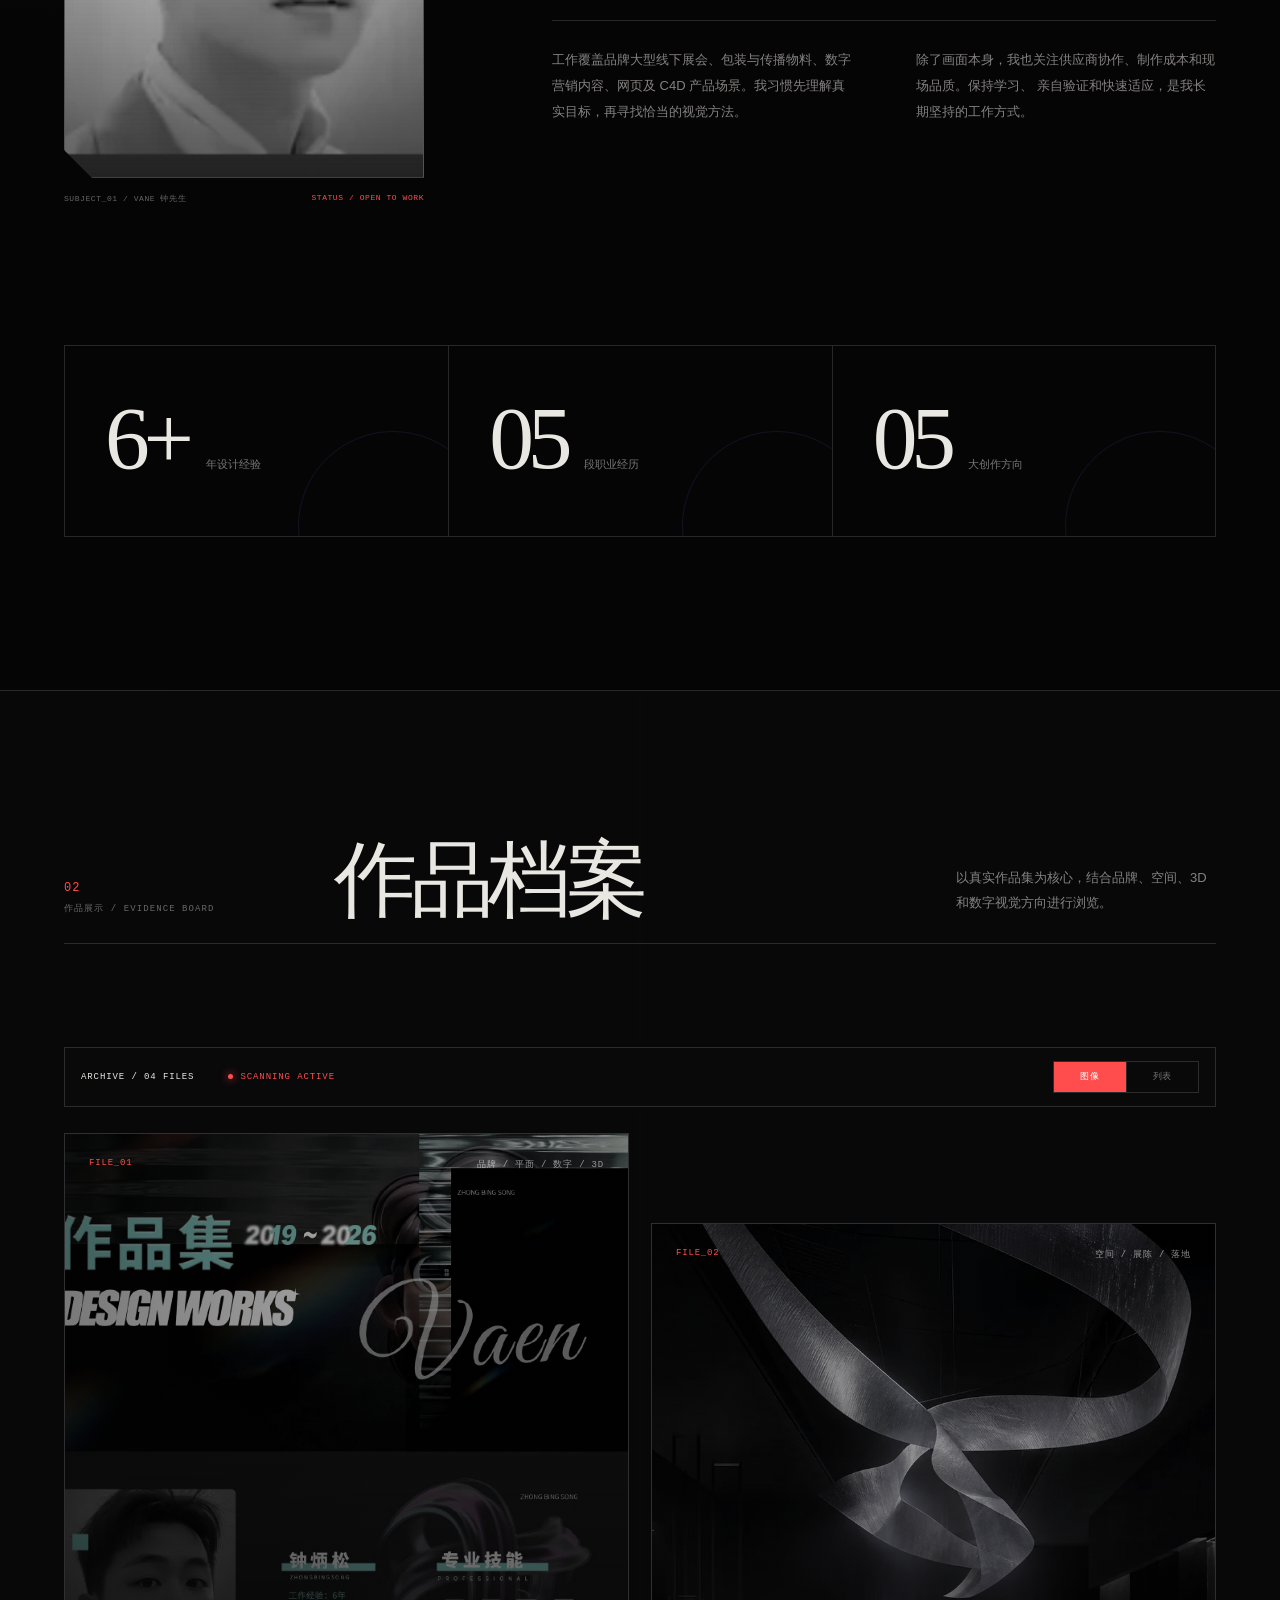
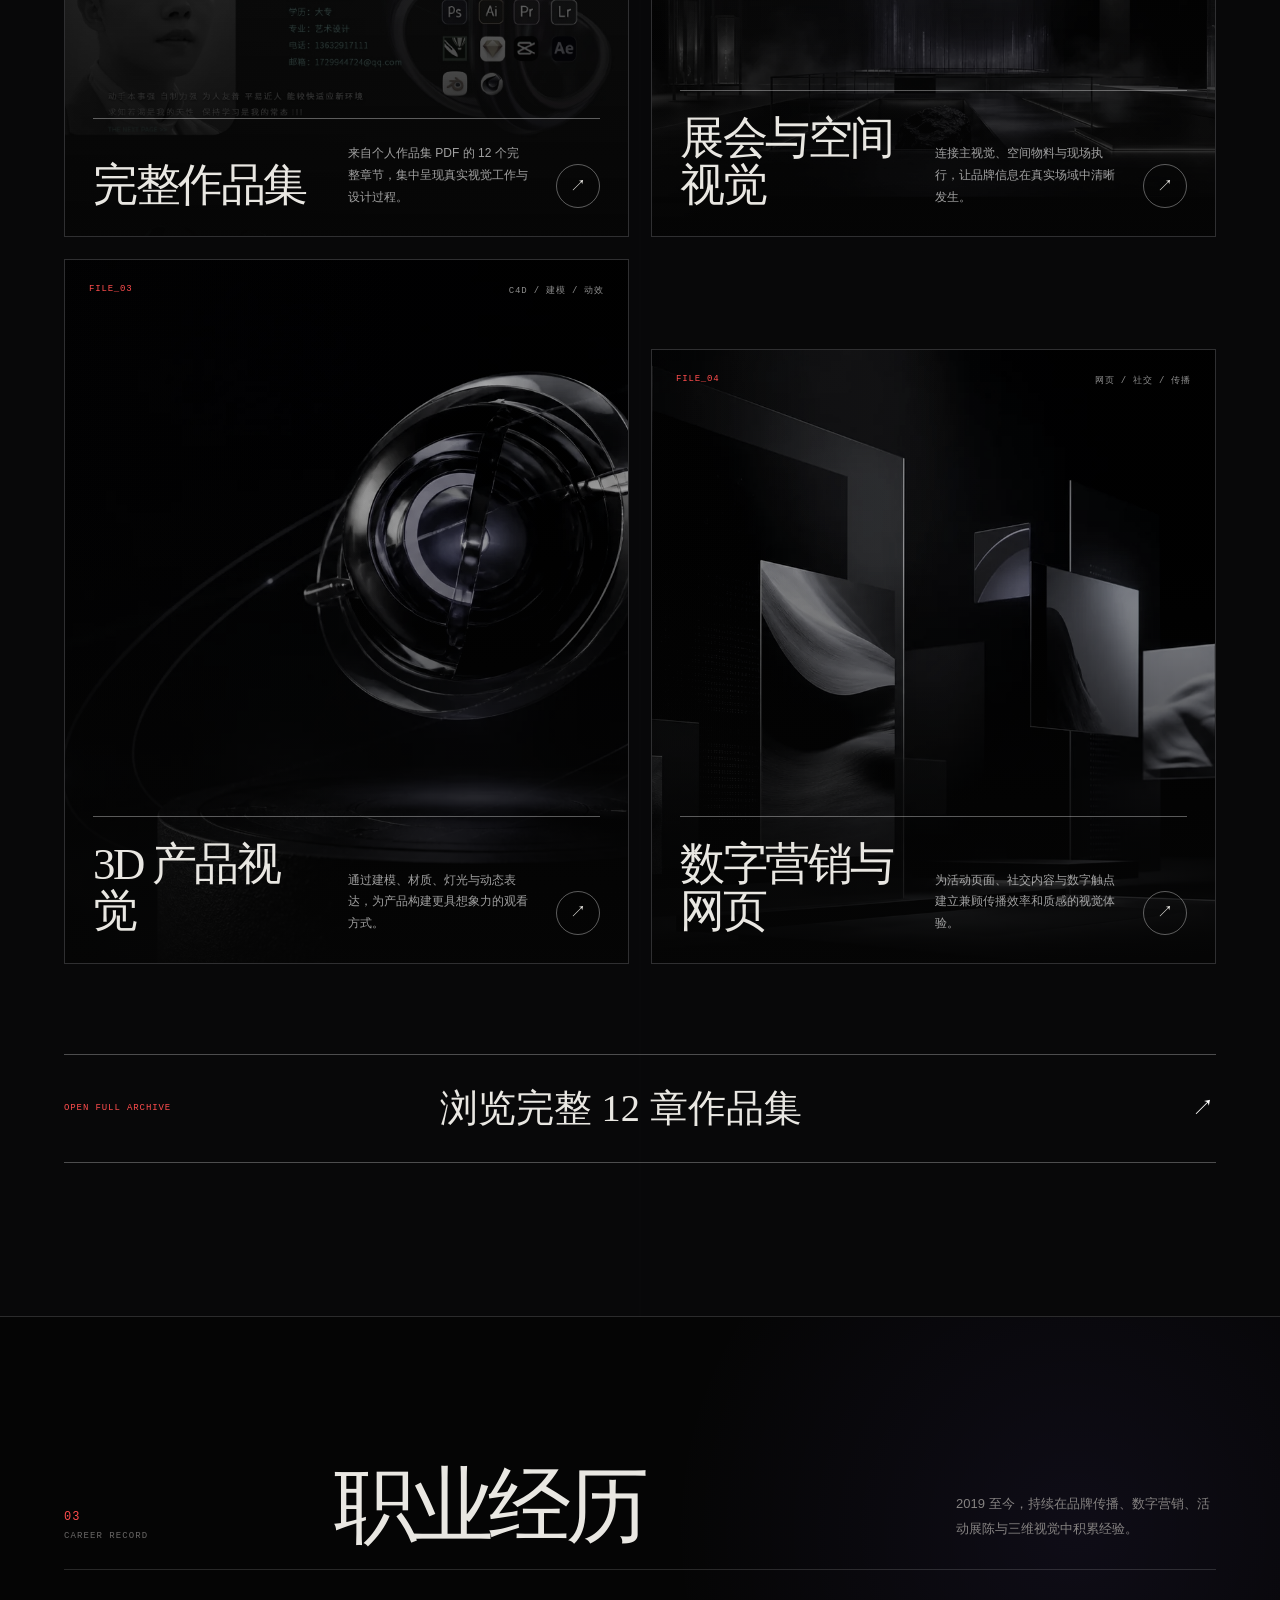
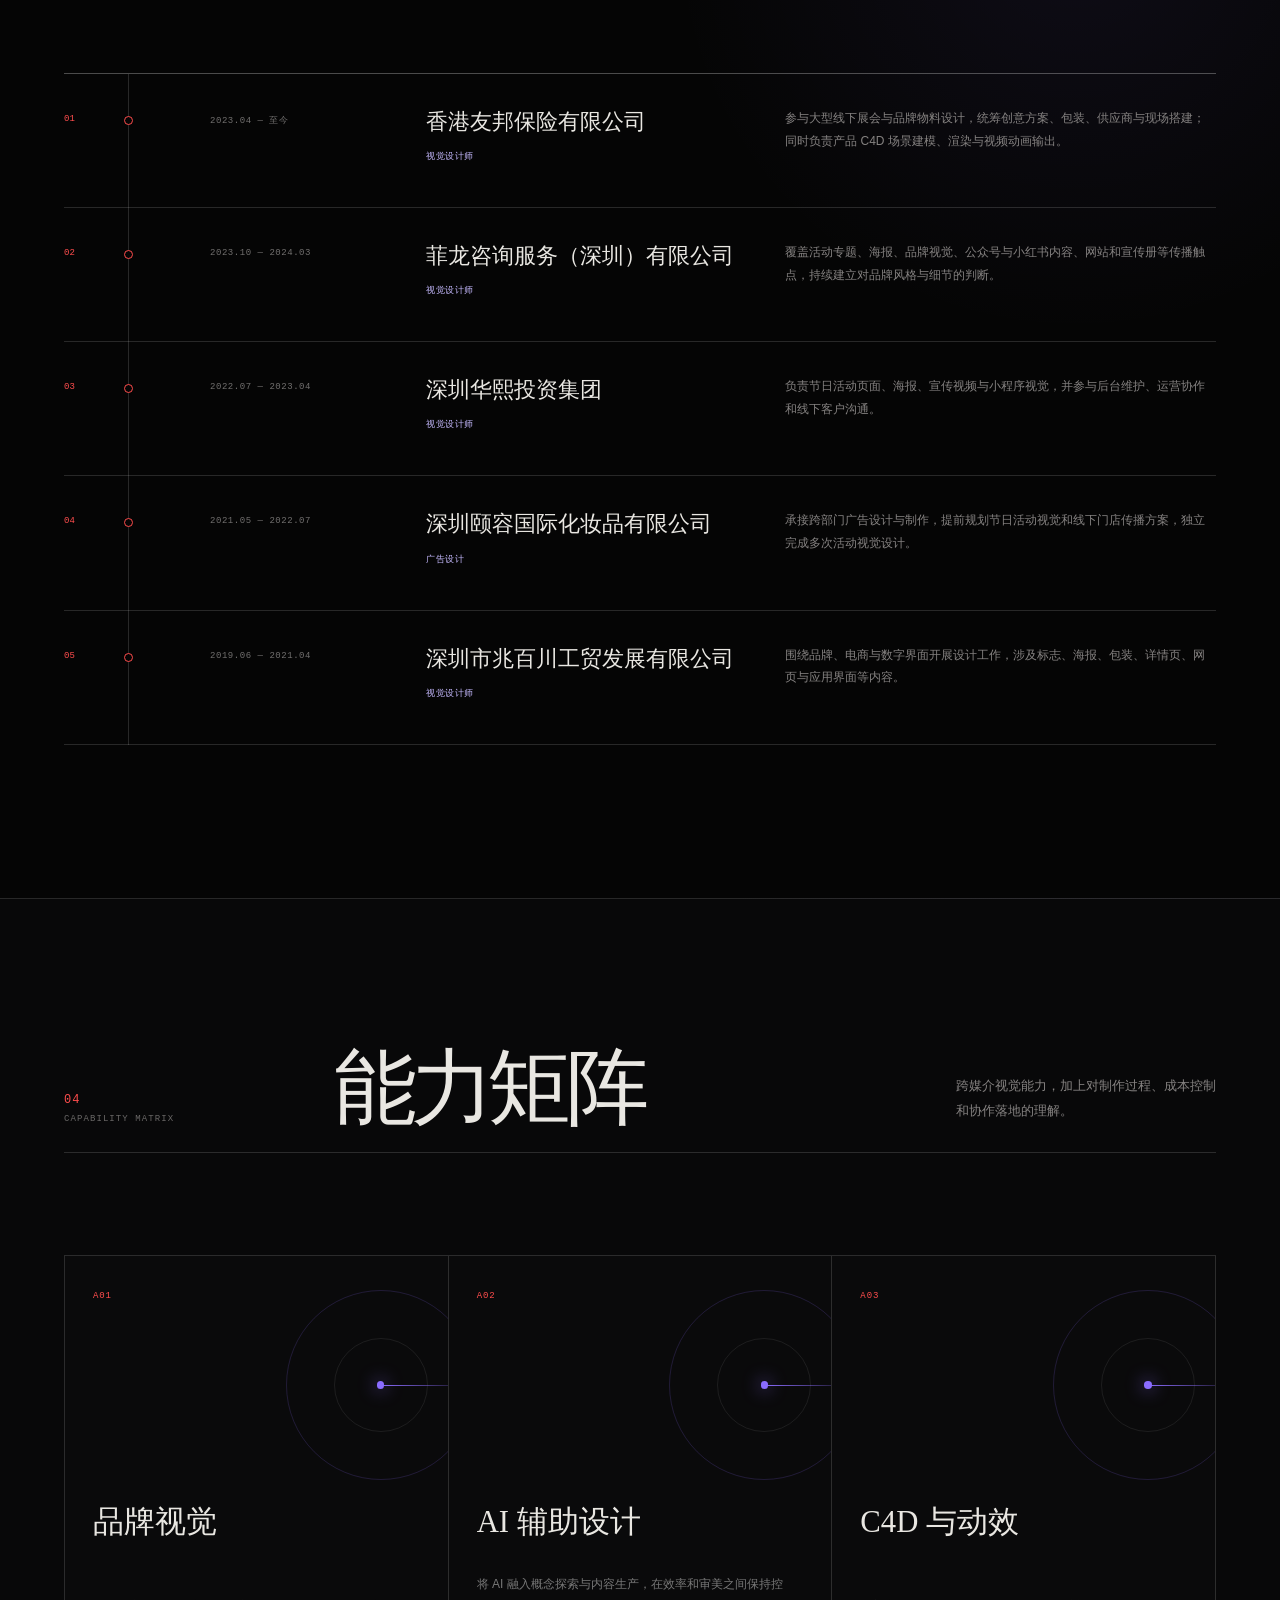
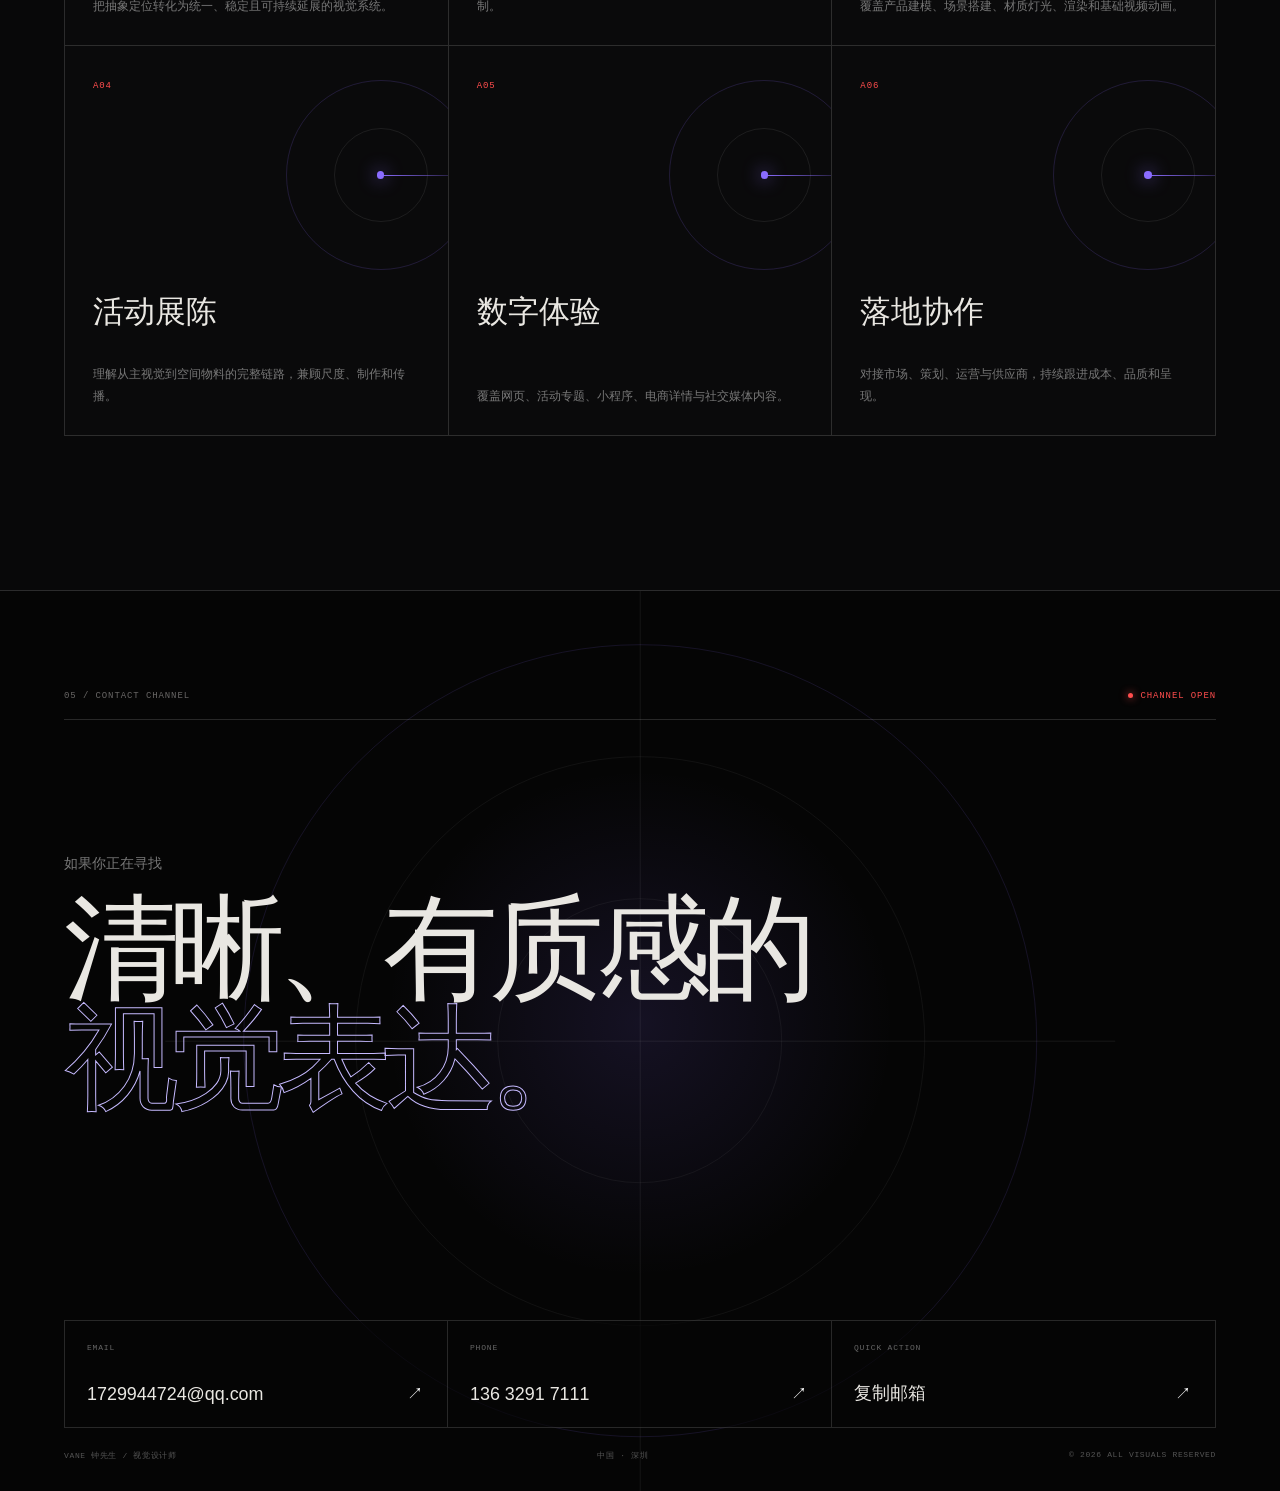
==== commit 594b12f0: "Publish hero typography motion" ====
--- a/index.html
+++ b/index.html
@@ -1 +1 @@
-<!DOCTYPE html><html lang="zh-CN"><head><meta charSet="utf-8"/><meta name="viewport" content="width=device-width, initial-scale=1, viewport-fit=cover"/><link rel="preload" as="image" href="/assets/vane-avatar.webp"/><link rel="stylesheet" href="/_next/static/chunks/0zm1xvlmpafi7.css" data-precedence="next"/><link rel="preload" as="script" fetchPriority="low" href="/_next/static/chunks/1565v~spl0x2t.js"/><script src="/_next/static/chunks/12lqo4wcst74c.js" async=""></script><script src="/_next/static/chunks/13je0jha5i6.b.js" async=""></script><script src="/_next/static/chunks/0vr8x5c-gfil7.js" async=""></script><script src="/_next/static/chunks/turbopack-0apjbykiy0cpn.js" async=""></script><script src="/_next/static/chunks/11q-3mtsn6em~.js" async=""></script><script src="/_next/static/chunks/00dwf3xlex0q5.js" async=""></script><script src="/_next/static/chunks/0~9bax6lvz~ce.js" async=""></script><meta name="theme-color" content="#050506"/><title>Vane 钟先生｜视觉设计师作品集</title><meta name="description" content="Vane 钟先生的个人作品集，涵盖品牌视觉、AI 设计、平面设计、3D 视觉、活动展陈与数字体验。"/><link rel="manifest" href="/manifest.webmanifest"/><meta property="og:title" content="Vane 钟先生｜视觉设计师作品集"/><meta property="og:description" content="视觉 / 品牌 / AI / 平面 / 3D 设计作品集。"/><meta property="og:url" content="https://so7song.com/"/><meta property="og:site_name" content="Vane 视觉设计师作品集"/><meta property="og:locale" content="zh_CN"/><meta property="og:image" content="https://so7song.com/og.jpg"/><meta property="og:image:width" content="1200"/><meta property="og:image:height" content="630"/><meta property="og:image:alt" content="Vane Zhong 视觉设计师作品集"/><meta property="og:type" content="website"/><meta name="twitter:card" content="summary_large_image"/><meta name="twitter:title" content="Vane 钟先生｜视觉设计师作品集"/><meta name="twitter:description" content="视觉 / 品牌 / AI / 平面 / 3D 设计作品集。"/><meta name="twitter:image" content="https://so7song.com/og.jpg"/><link rel="shortcut icon" href="/favicon.png"/><link rel="icon" href="/favicon.png"/><script src="/_next/static/chunks/03~yq9q893hmn.js" noModule=""></script></head><body><div hidden=""><!--$--><!--/$--></div><main class="case-site"><div class="boot-screen" aria-hidden="true"><div class="boot-mark">V</div><span>VISUAL ARCHIVE / LOADING</span><i></i><strong>ACCESS GRANTED</strong></div><div class="global-grid" aria-hidden="true"></div><div class="global-noise" aria-hidden="true"></div><div class="pointer-light" aria-hidden="true"></div><div class="scroll-rail" aria-hidden="true"><i></i></div><div class="desktop-hud" aria-hidden="true"><div class="hud-block hud-top-left"><span>VANE_VISUAL_ARCHIVE</span><span class="live-signal">LIVE / AVAILABLE</span></div><div class="hud-block hud-top-right"><span>X 0000 / Y 0000</span><span>中国 · 深圳</span></div><div class="hud-block hud-bottom-left"><span>CASE 2019—2026</span><span>VISUAL / BRAND / AI / 3D</span></div><div class="hud-block hud-bottom-right"><span>SYSTEM STATUS</span><span class="live-signal">STABLE</span></div></div><header class="case-header"><a class="case-brand" href="#home" aria-label="返回首页"><span>V</span><span>VANE / 钟先生</span></a><nav aria-label="页面导航"><a href="#home">首页</a><a href="#about">关于</a><a href="#work">作品</a><a href="#experience">经历</a><a href="#contact">联系</a></nav><div class="case-header-actions"><a class="mobile-version-link" href="/mobile/">手机版</a><a class="signal-button" href="#contact">联系合作 <span aria-hidden="true">↗</span></a></div></header><section class="case-hero" id="home" aria-label="首页"><video class="hero-background-video" autoPlay="" loop="" muted="" playsInline="" preload="metadata" aria-hidden="true"><source src="/assets/hero-cinematic.mp4" type="video/mp4"/></video><div class="case-hero-line" aria-hidden="true"><i></i><i></i><i></i></div><div class="floating-evidence evidence-avatar" aria-hidden="true"><img src="/assets/vane-avatar.webp" alt=""/><span>SUBJECT / VANE</span><small>VISUAL DESIGNER</small></div><div class="floating-evidence evidence-note" aria-hidden="true"><span>CREATIVE LOG</span><p>品牌不是一个标志，<br/>而是一套可被感知的秩序。</p><small>NOTE_06 / SHENZHEN</small></div><div class="hero-dossier"><div class="secret-label">VISUAL FILE // CASE #VANE-06</div><p class="hero-role">视觉设计师 / AI 设计师 / 品牌设计师</p><h1><span>VANE</span><span>ZHONG</span></h1><p class="hero-statement">让品牌、空间与数字体验，<strong>拥有清晰而有力的视觉表达。</strong></p><div class="hero-links"><a class="signal-button large" href="/portfolio/">查看作品集 <span aria-hidden="true">↗</span></a><a class="text-link" href="#about">向下探索 <span aria-hidden="true">↓</span></a></div></div><div class="hero-disciplines" aria-label="五大创作方向"><span>01<!-- --> / <!-- -->视觉设计</span><span>02<!-- --> / <!-- -->品牌设计</span><span>03<!-- --> / <!-- -->AI 设计</span><span>04<!-- --> / <!-- -->平面设计</span><span>05<!-- --> / <!-- -->3D 视觉</span></div><div class="hero-year" aria-hidden="true">20<br/>26</div></section><section class="case-about case-section" id="about"><div class="case-shell"><div class="case-section-heading"><div class="case-section-code"><span>01</span><span>SUBJECT PROFILE</span></div><h2>关于我</h2><p>从概念、设计到制作落地，在品牌、空间与数字媒介之间建立一致的视觉体验。</p></div><div class="profile-layout"><figure class="profile-photo"><div class="photo-frame"><img src="/assets/vane-avatar.webp" alt="Vane 钟先生" width="520" height="520"/></div><figcaption><span>SUBJECT_01 / VANE 钟先生</span><span>STATUS / OPEN TO WORK</span></figcaption></figure><div class="profile-copy"><p class="profile-lead">我是一名拥有 6 年以上经验的视觉设计师，持续在品牌、平面、数字体验、 3D 与 AI 设计之间寻找更有表现力的连接。</p><div class="profile-details"><p>工作覆盖品牌大型线下展会、包装与传播物料、数字营销内容、网页及 C4D 产品场景。我习惯先理解真实目标，再寻找恰当的视觉方法。</p><p>除了画面本身，我也关注供应商协作、制作成本和现场品质。保持学习、 亲自验证和快速适应，是我长期坚持的工作方式。</p></div></div></div><div class="case-stats" aria-label="六年以上经验与五大创作方向"><div class="case-stat"><strong>6+</strong><span>年设计经验</span><i aria-hidden="true"></i></div><div class="case-stat"><strong>05</strong><span>段职业经历</span><i aria-hidden="true"></i></div><div class="case-stat"><strong>05</strong><span>大创作方向</span><i aria-hidden="true"></i></div></div></div></section><section class="case-work case-section" id="work"><div class="case-shell"><div class="case-section-heading"><div class="case-section-code"><span>02</span><span>作品展示 / EVIDENCE BOARD</span></div><h2>作品档案</h2><p>以真实作品集为核心，结合品牌、空间、3D 和数字视觉方向进行浏览。</p></div><div class="work-toolbar"><div><span>ARCHIVE / 04 FILES</span><span class="live-signal">SCANNING ACTIVE</span></div><div class="view-switch" aria-label="项目显示方式"><button type="button" class="active" aria-pressed="true">图像</button><button type="button" class="" aria-pressed="false">列表</button></div></div><div class="evidence-grid "><a class="evidence-card" href="/portfolio"><div class="evidence-image"><picture><source media="(max-width: 760px)" srcSet="/assets/portfolio/mobile/portfolio-01.webp"/><img src="/assets/portfolio/portfolio-01.webp" alt="完整作品集" loading="lazy"/></picture><div class="scan-line" aria-hidden="true"></div></div><div class="evidence-card-meta"><span>FILE_<!-- -->01</span><span>品牌 / 平面 / 数字 / 3D</span></div><div class="evidence-card-copy"><h3>完整作品集</h3><p>来自个人作品集 PDF 的 12 个完整章节，集中呈现真实视觉工作与设计过程。</p><span class="round-arrow"><span aria-hidden="true">↗</span></span></div></a><a class="evidence-card" href="/portfolio"><div class="evidence-image"><img src="/assets/project-space.webp" alt="展会与空间视觉" loading="lazy"/><div class="scan-line" aria-hidden="true"></div></div><div class="evidence-card-meta"><span>FILE_<!-- -->02</span><span>空间 / 展陈 / 落地</span></div><div class="evidence-card-copy"><h3>展会与空间视觉</h3><p>连接主视觉、空间物料与现场执行，让品牌信息在真实场域中清晰发生。</p><span class="round-arrow"><span aria-hidden="true">↗</span></span></div></a><a class="evidence-card" href="/portfolio"><div class="evidence-image"><img src="/assets/project-3d.webp" alt="3D 产品视觉" loading="lazy"/><div class="scan-line" aria-hidden="true"></div></div><div class="evidence-card-meta"><span>FILE_<!-- -->03</span><span>C4D / 建模 / 动效</span></div><div class="evidence-card-copy"><h3>3D 产品视觉</h3><p>通过建模、材质、灯光与动态表达，为产品构建更具想象力的观看方式。</p><span class="round-arrow"><span aria-hidden="true">↗</span></span></div></a><a class="evidence-card" href="/portfolio"><div class="evidence-image"><img src="/assets/project-digital.webp" alt="数字营销与网页" loading="lazy"/><div class="scan-line" aria-hidden="true"></div></div><div class="evidence-card-meta"><span>FILE_<!-- -->04</span><span>网页 / 社交 / 传播</span></div><div class="evidence-card-copy"><h3>数字营销与网页</h3><p>为活动页面、社交内容与数字触点建立兼顾传播效率和质感的视觉体验。</p><span class="round-arrow"><span aria-hidden="true">↗</span></span></div></a></div><a class="archive-link" href="/portfolio/"><span>OPEN FULL ARCHIVE</span><strong>浏览完整 12 章作品集</strong><span aria-hidden="true">↗</span></a></div></section><section class="case-experience case-section" id="experience"><div class="case-shell"><div class="case-section-heading"><div class="case-section-code"><span>03</span><span>CAREER RECORD</span></div><h2>职业经历</h2><p>2019 至今，持续在品牌传播、数字营销、活动展陈与三维视觉中积累经验。</p></div><div class="career-board"><div class="career-spine" aria-hidden="true"></div><article class="career-file"><div class="career-index"><span>01</span><i></i></div><time>2023.04 — 至今</time><div class="career-title"><h3>香港友邦保险有限公司</h3><span>视觉设计师</span></div><p>参与大型线下展会与品牌物料设计，统筹创意方案、包装、供应商与现场搭建；同时负责产品 C4D 场景建模、渲染与视频动画输出。</p></article><article class="career-file"><div class="career-index"><span>02</span><i></i></div><time>2023.10 — 2024.03</time><div class="career-title"><h3>菲龙咨询服务（深圳）有限公司</h3><span>视觉设计师</span></div><p>覆盖活动专题、海报、品牌视觉、公众号与小红书内容、网站和宣传册等传播触点，持续建立对品牌风格与细节的判断。</p></article><article class="career-file"><div class="career-index"><span>03</span><i></i></div><time>2022.07 — 2023.04</time><div class="career-title"><h3>深圳华熙投资集团</h3><span>视觉设计师</span></div><p>负责节日活动页面、海报、宣传视频与小程序视觉，并参与后台维护、运营协作和线下客户沟通。</p></article><article class="career-file"><div class="career-index"><span>04</span><i></i></div><time>2021.05 — 2022.07</time><div class="career-title"><h3>深圳颐容国际化妆品有限公司</h3><span>广告设计</span></div><p>承接跨部门广告设计与制作，提前规划节日活动视觉和线下门店传播方案，独立完成多次活动视觉设计。</p></article><article class="career-file"><div class="career-index"><span>05</span><i></i></div><time>2019.06 — 2021.04</time><div class="career-title"><h3>深圳市兆百川工贸发展有限公司</h3><span>视觉设计师</span></div><p>围绕品牌、电商与数字界面开展设计工作，涉及标志、海报、包装、详情页、网页与应用界面等内容。</p></article></div></div></section><section class="case-strengths case-section" id="strengths"><div class="case-shell"><div class="case-section-heading"><div class="case-section-code"><span>04</span><span>CAPABILITY MATRIX</span></div><h2>能力矩阵</h2><p>跨媒介视觉能力，加上对制作过程、成本控制和协作落地的理解。</p></div><div class="capability-grid"><article class="capability-card"><span>A01</span><div class="capability-radar" aria-hidden="true"><i></i></div><h3>品牌视觉</h3><p>把抽象定位转化为统一、稳定且可持续延展的视觉系统。</p></article><article class="capability-card"><span>A02</span><div class="capability-radar" aria-hidden="true"><i></i></div><h3>AI 辅助设计</h3><p>将 AI 融入概念探索与内容生产，在效率和审美之间保持控制。</p></article><article class="capability-card"><span>A03</span><div class="capability-radar" aria-hidden="true"><i></i></div><h3>C4D 与动效</h3><p>覆盖产品建模、场景搭建、材质灯光、渲染和基础视频动画。</p></article><article class="capability-card"><span>A04</span><div class="capability-radar" aria-hidden="true"><i></i></div><h3>活动展陈</h3><p>理解从主视觉到空间物料的完整链路，兼顾尺度、制作和传播。</p></article><article class="capability-card"><span>A05</span><div class="capability-radar" aria-hidden="true"><i></i></div><h3>数字体验</h3><p>覆盖网页、活动专题、小程序、电商详情与社交媒体内容。</p></article><article class="capability-card"><span>A06</span><div class="capability-radar" aria-hidden="true"><i></i></div><h3>落地协作</h3><p>对接市场、策划、运营与供应商，持续跟进成本、品质和呈现。</p></article></div></div></section><section class="case-contact" id="contact"><div class="contact-crosshair" aria-hidden="true"><i></i><b></b></div><div class="case-shell contact-shell"><div class="contact-status"><span>05 / CONTACT CHANNEL</span><span class="live-signal">CHANNEL OPEN</span></div><p>如果你正在寻找</p><h2>清晰、有质感的<br/><em>视觉表达。</em></h2><div class="contact-grid"><a href="mailto:1729944724@qq.com"><span>EMAIL</span><strong>1729944724@qq.com</strong><span aria-hidden="true">↗</span></a><a href="tel:13632917111"><span>PHONE</span><strong>136 3291 7111</strong><span aria-hidden="true">↗</span></a><button type="button" aria-live="polite"><span>QUICK ACTION</span><strong>复制邮箱</strong><span aria-hidden="true">↗</span></button></div><footer class="case-footer"><span>VANE 钟先生 / 视觉设计师</span><span>中国 · 深圳</span><span>© <!-- -->2026<!-- --> ALL VISUALS RESERVED</span></footer></div></section><a class="mobile-app-fab" href="/mobile/" aria-label="打开手机版作品集"><span>APP</span><strong>手机版</strong></a></main><!--$--><!--/$--><script src="/_next/static/chunks/1565v~spl0x2t.js" id="_R_" async=""></script><script>(self.__next_f=self.__next_f||[]).push([0])</script><script>self.__next_f.push([1,"1:\"$Sreact.fragment\"\n2:I[22378,[\"/_next/static/chunks/11q-3mtsn6em~.js\",\"/_next/static/chunks/00dwf3xlex0q5.js\"],\"default\"]\n3:I[99582,[\"/_next/static/chunks/11q-3mtsn6em~.js\",\"/_next/static/chunks/00dwf3xlex0q5.js\"],\"default\"]\n4:I[732,[\"/_next/static/chunks/11q-3mtsn6em~.js\",\"/_next/static/chunks/00dwf3xlex0q5.js\"],\"ClientPageRoot\"]\n5:I[31713,[\"/_next/static/chunks/11q-3mtsn6em~.js\",\"/_next/static/chunks/00dwf3xlex0q5.js\",\"/_next/static/chunks/0~9bax6lvz~ce.js\"],\"default\"]\n8:I[25326,[\"/_next/static/chunks/11q-3mtsn6em~.js\",\"/_next/static/chunks/00dwf3xlex0q5.js\"],\"OutletBoundary\"]\n9:\"$Sreact.suspense\"\nb:I[25326,[\"/_next/static/chunks/11q-3mtsn6em~.js\",\"/_next/static/chunks/00dwf3xlex0q5.js\"],\"ViewportBoundary\"]\nd:I[25326,[\"/_next/static/chunks/11q-3mtsn6em~.js\",\"/_next/static/chunks/00dwf3xlex0q5.js\"],\"MetadataBoundary\"]\nf:I[95394,[\"/_next/static/chunks/11q-3mtsn6em~.js\",\"/_next/static/chunks/00dwf3xlex0q5.js\"],\"default\",1]\n:HL[\"/_next/static/chunks/0zm1xvlmpafi7.css\",\"style\"]\n"])</script><script>self.__next_f.push([1,"0:{\"P\":null,\"c\":[\"\",\"\"],\"q\":\"\",\"i\":false,\"f\":[[[\"\",{\"children\":[\"__PAGE__\",{}]},\"$undefined\",\"$undefined\",16],[[\"$\",\"$1\",\"c\",{\"children\":[[[\"$\",\"link\",\"0\",{\"rel\":\"stylesheet\",\"href\":\"/_next/static/chunks/0zm1xvlmpafi7.css\",\"precedence\":\"next\",\"crossOrigin\":\"$undefined\",\"nonce\":\"$undefined\"}],[\"$\",\"script\",\"script-0\",{\"src\":\"/_next/static/chunks/11q-3mtsn6em~.js\",\"async\":true,\"nonce\":\"$undefined\"}],[\"$\",\"script\",\"script-1\",{\"src\":\"/_next/static/chunks/00dwf3xlex0q5.js\",\"async\":true,\"nonce\":\"$undefined\"}]],[\"$\",\"html\",null,{\"lang\":\"zh-CN\",\"children\":[\"$\",\"body\",null,{\"children\":[\"$\",\"$L2\",null,{\"parallelRouterKey\":\"children\",\"error\":\"$undefined\",\"errorStyles\":\"$undefined\",\"errorScripts\":\"$undefined\",\"template\":[\"$\",\"$L3\",null,{}],\"templateStyles\":\"$undefined\",\"templateScripts\":\"$undefined\",\"notFound\":[[[\"$\",\"title\",null,{\"children\":\"404: This page could not be found.\"}],[\"$\",\"div\",null,{\"style\":{\"fontFamily\":\"system-ui,\\\"Segoe UI\\\",Roboto,Helvetica,Arial,sans-serif,\\\"Apple Color Emoji\\\",\\\"Segoe UI Emoji\\\"\",\"height\":\"100vh\",\"textAlign\":\"center\",\"display\":\"flex\",\"flexDirection\":\"column\",\"alignItems\":\"center\",\"justifyContent\":\"center\"},\"children\":[\"$\",\"div\",null,{\"children\":[[\"$\",\"style\",null,{\"dangerouslySetInnerHTML\":{\"__html\":\"body{color:#000;background:#fff;margin:0}.next-error-h1{border-right:1px solid rgba(0,0,0,.3)}@media (prefers-color-scheme:dark){body{color:#fff;background:#000}.next-error-h1{border-right:1px solid rgba(255,255,255,.3)}}\"}}],[\"$\",\"h1\",null,{\"className\":\"next-error-h1\",\"style\":{\"display\":\"inline-block\",\"margin\":\"0 20px 0 0\",\"padding\":\"0 23px 0 0\",\"fontSize\":24,\"fontWeight\":500,\"verticalAlign\":\"top\",\"lineHeight\":\"49px\"},\"children\":404}],[\"$\",\"div\",null,{\"style\":{\"display\":\"inline-block\"},\"children\":[\"$\",\"h2\",null,{\"style\":{\"fontSize\":14,\"fontWeight\":400,\"lineHeight\":\"49px\",\"margin\":0},\"children\":\"This page could not be found.\"}]}]]}]}]],[]],\"forbidden\":\"$undefined\",\"unauthorized\":\"$undefined\"}]}]}]]}],{\"children\":[[\"$\",\"$1\",\"c\",{\"children\":[[\"$\",\"$L4\",null,{\"Component\":\"$5\",\"serverProvidedParams\":{\"searchParams\":{},\"params\":{},\"promises\":[\"$@6\",\"$@7\"]}}],[[\"$\",\"script\",\"script-0\",{\"src\":\"/_next/static/chunks/0~9bax6lvz~ce.js\",\"async\":true,\"nonce\":\"$undefined\"}]],[\"$\",\"$L8\",null,{\"children\":[\"$\",\"$9\",null,{\"name\":\"Next.MetadataOutlet\",\"children\":\"$@a\"}]}]]}],{},null,false,null]},null,false,null],[\"$\",\"$1\",\"h\",{\"children\":[null,[\"$\",\"$Lb\",null,{\"children\":\"$Lc\"}],[\"$\",\"div\",null,{\"hidden\":true,\"children\":[\"$\",\"$Ld\",null,{\"children\":[\"$\",\"$9\",null,{\"name\":\"Next.Metadata\",\"children\":\"$Le\"}]}]}],null]}],false]],\"m\":\"$undefined\",\"G\":[\"$f\",[[\"$\",\"link\",\"0\",{\"rel\":\"stylesheet\",\"href\":\"/_next/static/chunks/0zm1xvlmpafi7.css\",\"precedence\":\"next\",\"crossOrigin\":\"$undefined\",\"nonce\":\"$undefined\"}]]],\"S\":true,\"h\":null,\"s\":\"$undefined\",\"l\":\"$undefined\",\"p\":\"$undefined\",\"d\":\"$undefined\",\"b\":\"Rp88ehfIQE95NqTTc1EpT\"}\n"])</script><script>self.__next_f.push([1,"6:{}\n7:\"$0:f:0:1:1:children:0:props:children:0:props:serverProvidedParams:params\"\n"])</script><script>self.__next_f.push([1,"c:[[\"$\",\"meta\",\"0\",{\"charSet\":\"utf-8\"}],[\"$\",\"meta\",\"1\",{\"name\":\"viewport\",\"content\":\"width=device-width, initial-scale=1, viewport-fit=cover\"}],[\"$\",\"meta\",\"2\",{\"name\":\"theme-color\",\"content\":\"#050506\"}]]\n"])</script><script>self.__next_f.push([1,"10:I[20676,[\"/_next/static/chunks/11q-3mtsn6em~.js\",\"/_next/static/chunks/00dwf3xlex0q5.js\"],\"IconMark\"]\na:null\n"])</script><script>self.__next_f.push([1,"e:[[\"$\",\"title\",\"0\",{\"children\":\"Vane 钟先生｜视觉设计师作品集\"}],[\"$\",\"meta\",\"1\",{\"name\":\"description\",\"content\":\"Vane 钟先生的个人作品集，涵盖品牌视觉、AI 设计、平面设计、3D 视觉、活动展陈与数字体验。\"}],[\"$\",\"link\",\"2\",{\"rel\":\"manifest\",\"href\":\"/manifest.webmanifest\",\"crossOrigin\":\"$undefined\"}],[\"$\",\"meta\",\"3\",{\"property\":\"og:title\",\"content\":\"Vane 钟先生｜视觉设计师作品集\"}],[\"$\",\"meta\",\"4\",{\"property\":\"og:description\",\"content\":\"视觉 / 品牌 / AI / 平面 / 3D 设计作品集。\"}],[\"$\",\"meta\",\"5\",{\"property\":\"og:url\",\"content\":\"https://so7song.com/\"}],[\"$\",\"meta\",\"6\",{\"property\":\"og:site_name\",\"content\":\"Vane 视觉设计师作品集\"}],[\"$\",\"meta\",\"7\",{\"property\":\"og:locale\",\"content\":\"zh_CN\"}],[\"$\",\"meta\",\"8\",{\"property\":\"og:image\",\"content\":\"https://so7song.com/og.jpg\"}],[\"$\",\"meta\",\"9\",{\"property\":\"og:image:width\",\"content\":\"1200\"}],[\"$\",\"meta\",\"10\",{\"property\":\"og:image:height\",\"content\":\"630\"}],[\"$\",\"meta\",\"11\",{\"property\":\"og:image:alt\",\"content\":\"Vane Zhong 视觉设计师作品集\"}],[\"$\",\"meta\",\"12\",{\"property\":\"og:type\",\"content\":\"website\"}],[\"$\",\"meta\",\"13\",{\"name\":\"twitter:card\",\"content\":\"summary_large_image\"}],[\"$\",\"meta\",\"14\",{\"name\":\"twitter:title\",\"content\":\"Vane 钟先生｜视觉设计师作品集\"}],[\"$\",\"meta\",\"15\",{\"name\":\"twitter:description\",\"content\":\"视觉 / 品牌 / AI / 平面 / 3D 设计作品集。\"}],[\"$\",\"meta\",\"16\",{\"name\":\"twitter:image\",\"content\":\"https://so7song.com/og.jpg\"}],[\"$\",\"link\",\"17\",{\"rel\":\"shortcut icon\",\"href\":\"/favicon.png\"}],[\"$\",\"link\",\"18\",{\"rel\":\"icon\",\"href\":\"/favicon.png\"}],[\"$\",\"$L10\",\"19\",{}]]\n"])</script></body></html>+<!DOCTYPE html><html lang="zh-CN"><head><meta charSet="utf-8"/><meta name="viewport" content="width=device-width, initial-scale=1, viewport-fit=cover"/><link rel="preload" as="image" href="/assets/vane-avatar.webp"/><link rel="stylesheet" href="/_next/static/chunks/0e~u~mp6d8lkl.css" data-precedence="next"/><link rel="preload" as="script" fetchPriority="low" href="/_next/static/chunks/1565v~spl0x2t.js"/><script src="/_next/static/chunks/12lqo4wcst74c.js" async=""></script><script src="/_next/static/chunks/13je0jha5i6.b.js" async=""></script><script src="/_next/static/chunks/0vr8x5c-gfil7.js" async=""></script><script src="/_next/static/chunks/turbopack-0apjbykiy0cpn.js" async=""></script><script src="/_next/static/chunks/11q-3mtsn6em~.js" async=""></script><script src="/_next/static/chunks/00dwf3xlex0q5.js" async=""></script><script src="/_next/static/chunks/0~9bax6lvz~ce.js" async=""></script><meta name="theme-color" content="#050506"/><title>Vane 钟先生｜视觉设计师作品集</title><meta name="description" content="Vane 钟先生的个人作品集，涵盖品牌视觉、AI 设计、平面设计、3D 视觉、活动展陈与数字体验。"/><link rel="manifest" href="/manifest.webmanifest"/><meta property="og:title" content="Vane 钟先生｜视觉设计师作品集"/><meta property="og:description" content="视觉 / 品牌 / AI / 平面 / 3D 设计作品集。"/><meta property="og:url" content="https://so7song.com/"/><meta property="og:site_name" content="Vane 视觉设计师作品集"/><meta property="og:locale" content="zh_CN"/><meta property="og:image" content="https://so7song.com/og.jpg"/><meta property="og:image:width" content="1200"/><meta property="og:image:height" content="630"/><meta property="og:image:alt" content="Vane Zhong 视觉设计师作品集"/><meta property="og:type" content="website"/><meta name="twitter:card" content="summary_large_image"/><meta name="twitter:title" content="Vane 钟先生｜视觉设计师作品集"/><meta name="twitter:description" content="视觉 / 品牌 / AI / 平面 / 3D 设计作品集。"/><meta name="twitter:image" content="https://so7song.com/og.jpg"/><link rel="shortcut icon" href="/favicon.png"/><link rel="icon" href="/favicon.png"/><script src="/_next/static/chunks/03~yq9q893hmn.js" noModule=""></script></head><body><div hidden=""><!--$--><!--/$--></div><main class="case-site"><div class="boot-screen" aria-hidden="true"><div class="boot-mark">V</div><span>VISUAL ARCHIVE / LOADING</span><i></i><strong>ACCESS GRANTED</strong></div><div class="global-grid" aria-hidden="true"></div><div class="global-noise" aria-hidden="true"></div><div class="pointer-light" aria-hidden="true"></div><div class="scroll-rail" aria-hidden="true"><i></i></div><div class="desktop-hud" aria-hidden="true"><div class="hud-block hud-top-left"><span>VANE_VISUAL_ARCHIVE</span><span class="live-signal">LIVE / AVAILABLE</span></div><div class="hud-block hud-top-right"><span>X 0000 / Y 0000</span><span>中国 · 深圳</span></div><div class="hud-block hud-bottom-left"><span>CASE 2019—2026</span><span>VISUAL / BRAND / AI / 3D</span></div><div class="hud-block hud-bottom-right"><span>SYSTEM STATUS</span><span class="live-signal">STABLE</span></div></div><header class="case-header"><a class="case-brand" href="#home" aria-label="返回首页"><span>V</span><span>VANE / 钟先生</span></a><nav aria-label="页面导航"><a href="#home">首页</a><a href="#about">关于</a><a href="#work">作品</a><a href="#experience">经历</a><a href="#contact">联系</a></nav><div class="case-header-actions"><a class="mobile-version-link" href="/mobile/">手机版</a><a class="signal-button" href="#contact">联系合作 <span aria-hidden="true">↗</span></a></div></header><section class="case-hero" id="home" aria-label="首页"><video class="hero-background-video" autoPlay="" loop="" muted="" playsInline="" preload="metadata" aria-hidden="true"><source src="/assets/hero-cinematic.mp4" type="video/mp4"/></video><div class="case-hero-line" aria-hidden="true"><i></i><i></i><i></i></div><div class="floating-evidence evidence-avatar" aria-hidden="true"><img src="/assets/vane-avatar.webp" alt=""/><span>SUBJECT / VANE</span><small>VISUAL DESIGNER</small></div><div class="floating-evidence evidence-note" aria-hidden="true"><span>CREATIVE LOG</span><p>品牌不是一个标志，<br/>而是一套可被感知的秩序。</p><small>NOTE_06 / SHENZHEN</small></div><div class="hero-dossier"><div class="secret-label">VISUAL FILE // CASE #VANE-06</div><p class="hero-role">视觉设计师 / AI 设计师 / 品牌设计师</p><h1><span>VANE</span><span>ZHONG</span></h1><p class="hero-statement">让品牌、空间与数字体验，<strong>拥有清晰而有力的视觉表达。</strong></p><div class="hero-links"><a class="signal-button large" href="/portfolio/">查看作品集 <span aria-hidden="true">↗</span></a><a class="text-link" href="#about">向下探索 <span aria-hidden="true">↓</span></a></div></div><div class="hero-disciplines" aria-label="五大创作方向"><span>01<!-- --> / <!-- -->视觉设计</span><span>02<!-- --> / <!-- -->品牌设计</span><span>03<!-- --> / <!-- -->AI 设计</span><span>04<!-- --> / <!-- -->平面设计</span><span>05<!-- --> / <!-- -->3D 视觉</span></div><div class="hero-year" aria-hidden="true">20<br/>26</div></section><section class="case-about case-section" id="about"><div class="case-shell"><div class="case-section-heading"><div class="case-section-code"><span>01</span><span>SUBJECT PROFILE</span></div><h2>关于我</h2><p>从概念、设计到制作落地，在品牌、空间与数字媒介之间建立一致的视觉体验。</p></div><div class="profile-layout"><figure class="profile-photo"><div class="photo-frame"><img src="/assets/vane-avatar.webp" alt="Vane 钟先生" width="520" height="520"/></div><figcaption><span>SUBJECT_01 / VANE 钟先生</span><span>STATUS / OPEN TO WORK</span></figcaption></figure><div class="profile-copy"><p class="profile-lead">我是一名拥有 6 年以上经验的视觉设计师，持续在品牌、平面、数字体验、 3D 与 AI 设计之间寻找更有表现力的连接。</p><div class="profile-details"><p>工作覆盖品牌大型线下展会、包装与传播物料、数字营销内容、网页及 C4D 产品场景。我习惯先理解真实目标，再寻找恰当的视觉方法。</p><p>除了画面本身，我也关注供应商协作、制作成本和现场品质。保持学习、 亲自验证和快速适应，是我长期坚持的工作方式。</p></div></div></div><div class="case-stats" aria-label="六年以上经验与五大创作方向"><div class="case-stat"><strong>6+</strong><span>年设计经验</span><i aria-hidden="true"></i></div><div class="case-stat"><strong>05</strong><span>段职业经历</span><i aria-hidden="true"></i></div><div class="case-stat"><strong>05</strong><span>大创作方向</span><i aria-hidden="true"></i></div></div></div></section><section class="case-work case-section" id="work"><div class="case-shell"><div class="case-section-heading"><div class="case-section-code"><span>02</span><span>作品展示 / EVIDENCE BOARD</span></div><h2>作品档案</h2><p>以真实作品集为核心，结合品牌、空间、3D 和数字视觉方向进行浏览。</p></div><div class="work-toolbar"><div><span>ARCHIVE / 04 FILES</span><span class="live-signal">SCANNING ACTIVE</span></div><div class="view-switch" aria-label="项目显示方式"><button type="button" class="active" aria-pressed="true">图像</button><button type="button" class="" aria-pressed="false">列表</button></div></div><div class="evidence-grid "><a class="evidence-card" href="/portfolio"><div class="evidence-image"><picture><source media="(max-width: 760px)" srcSet="/assets/portfolio/mobile/portfolio-01.webp"/><img src="/assets/portfolio/portfolio-01.webp" alt="完整作品集" loading="lazy"/></picture><div class="scan-line" aria-hidden="true"></div></div><div class="evidence-card-meta"><span>FILE_<!-- -->01</span><span>品牌 / 平面 / 数字 / 3D</span></div><div class="evidence-card-copy"><h3>完整作品集</h3><p>来自个人作品集 PDF 的 12 个完整章节，集中呈现真实视觉工作与设计过程。</p><span class="round-arrow"><span aria-hidden="true">↗</span></span></div></a><a class="evidence-card" href="/portfolio"><div class="evidence-image"><img src="/assets/project-space.webp" alt="展会与空间视觉" loading="lazy"/><div class="scan-line" aria-hidden="true"></div></div><div class="evidence-card-meta"><span>FILE_<!-- -->02</span><span>空间 / 展陈 / 落地</span></div><div class="evidence-card-copy"><h3>展会与空间视觉</h3><p>连接主视觉、空间物料与现场执行，让品牌信息在真实场域中清晰发生。</p><span class="round-arrow"><span aria-hidden="true">↗</span></span></div></a><a class="evidence-card" href="/portfolio"><div class="evidence-image"><img src="/assets/project-3d.webp" alt="3D 产品视觉" loading="lazy"/><div class="scan-line" aria-hidden="true"></div></div><div class="evidence-card-meta"><span>FILE_<!-- -->03</span><span>C4D / 建模 / 动效</span></div><div class="evidence-card-copy"><h3>3D 产品视觉</h3><p>通过建模、材质、灯光与动态表达，为产品构建更具想象力的观看方式。</p><span class="round-arrow"><span aria-hidden="true">↗</span></span></div></a><a class="evidence-card" href="/portfolio"><div class="evidence-image"><img src="/assets/project-digital.webp" alt="数字营销与网页" loading="lazy"/><div class="scan-line" aria-hidden="true"></div></div><div class="evidence-card-meta"><span>FILE_<!-- -->04</span><span>网页 / 社交 / 传播</span></div><div class="evidence-card-copy"><h3>数字营销与网页</h3><p>为活动页面、社交内容与数字触点建立兼顾传播效率和质感的视觉体验。</p><span class="round-arrow"><span aria-hidden="true">↗</span></span></div></a></div><a class="archive-link" href="/portfolio/"><span>OPEN FULL ARCHIVE</span><strong>浏览完整 12 章作品集</strong><span aria-hidden="true">↗</span></a></div></section><section class="case-experience case-section" id="experience"><div class="case-shell"><div class="case-section-heading"><div class="case-section-code"><span>03</span><span>CAREER RECORD</span></div><h2>职业经历</h2><p>2019 至今，持续在品牌传播、数字营销、活动展陈与三维视觉中积累经验。</p></div><div class="career-board"><div class="career-spine" aria-hidden="true"></div><article class="career-file"><div class="career-index"><span>01</span><i></i></div><time>2023.04 — 至今</time><div class="career-title"><h3>香港友邦保险有限公司</h3><span>视觉设计师</span></div><p>参与大型线下展会与品牌物料设计，统筹创意方案、包装、供应商与现场搭建；同时负责产品 C4D 场景建模、渲染与视频动画输出。</p></article><article class="career-file"><div class="career-index"><span>02</span><i></i></div><time>2023.10 — 2024.03</time><div class="career-title"><h3>菲龙咨询服务（深圳）有限公司</h3><span>视觉设计师</span></div><p>覆盖活动专题、海报、品牌视觉、公众号与小红书内容、网站和宣传册等传播触点，持续建立对品牌风格与细节的判断。</p></article><article class="career-file"><div class="career-index"><span>03</span><i></i></div><time>2022.07 — 2023.04</time><div class="career-title"><h3>深圳华熙投资集团</h3><span>视觉设计师</span></div><p>负责节日活动页面、海报、宣传视频与小程序视觉，并参与后台维护、运营协作和线下客户沟通。</p></article><article class="career-file"><div class="career-index"><span>04</span><i></i></div><time>2021.05 — 2022.07</time><div class="career-title"><h3>深圳颐容国际化妆品有限公司</h3><span>广告设计</span></div><p>承接跨部门广告设计与制作，提前规划节日活动视觉和线下门店传播方案，独立完成多次活动视觉设计。</p></article><article class="career-file"><div class="career-index"><span>05</span><i></i></div><time>2019.06 — 2021.04</time><div class="career-title"><h3>深圳市兆百川工贸发展有限公司</h3><span>视觉设计师</span></div><p>围绕品牌、电商与数字界面开展设计工作，涉及标志、海报、包装、详情页、网页与应用界面等内容。</p></article></div></div></section><section class="case-strengths case-section" id="strengths"><div class="case-shell"><div class="case-section-heading"><div class="case-section-code"><span>04</span><span>CAPABILITY MATRIX</span></div><h2>能力矩阵</h2><p>跨媒介视觉能力，加上对制作过程、成本控制和协作落地的理解。</p></div><div class="capability-grid"><article class="capability-card"><span>A01</span><div class="capability-radar" aria-hidden="true"><i></i></div><h3>品牌视觉</h3><p>把抽象定位转化为统一、稳定且可持续延展的视觉系统。</p></article><article class="capability-card"><span>A02</span><div class="capability-radar" aria-hidden="true"><i></i></div><h3>AI 辅助设计</h3><p>将 AI 融入概念探索与内容生产，在效率和审美之间保持控制。</p></article><article class="capability-card"><span>A03</span><div class="capability-radar" aria-hidden="true"><i></i></div><h3>C4D 与动效</h3><p>覆盖产品建模、场景搭建、材质灯光、渲染和基础视频动画。</p></article><article class="capability-card"><span>A04</span><div class="capability-radar" aria-hidden="true"><i></i></div><h3>活动展陈</h3><p>理解从主视觉到空间物料的完整链路，兼顾尺度、制作和传播。</p></article><article class="capability-card"><span>A05</span><div class="capability-radar" aria-hidden="true"><i></i></div><h3>数字体验</h3><p>覆盖网页、活动专题、小程序、电商详情与社交媒体内容。</p></article><article class="capability-card"><span>A06</span><div class="capability-radar" aria-hidden="true"><i></i></div><h3>落地协作</h3><p>对接市场、策划、运营与供应商，持续跟进成本、品质和呈现。</p></article></div></div></section><section class="case-contact" id="contact"><div class="contact-crosshair" aria-hidden="true"><i></i><b></b></div><div class="case-shell contact-shell"><div class="contact-status"><span>05 / CONTACT CHANNEL</span><span class="live-signal">CHANNEL OPEN</span></div><p>如果你正在寻找</p><h2>清晰、有质感的<br/><em>视觉表达。</em></h2><div class="contact-grid"><a href="mailto:1729944724@qq.com"><span>EMAIL</span><strong>1729944724@qq.com</strong><span aria-hidden="true">↗</span></a><a href="tel:13632917111"><span>PHONE</span><strong>136 3291 7111</strong><span aria-hidden="true">↗</span></a><button type="button" aria-live="polite"><span>QUICK ACTION</span><strong>复制邮箱</strong><span aria-hidden="true">↗</span></button></div><footer class="case-footer"><span>VANE 钟先生 / 视觉设计师</span><span>中国 · 深圳</span><span>© <!-- -->2026<!-- --> ALL VISUALS RESERVED</span></footer></div></section><a class="mobile-app-fab" href="/mobile/" aria-label="打开手机版作品集"><span>APP</span><strong>手机版</strong></a></main><!--$--><!--/$--><script src="/_next/static/chunks/1565v~spl0x2t.js" id="_R_" async=""></script><script>(self.__next_f=self.__next_f||[]).push([0])</script><script>self.__next_f.push([1,"1:\"$Sreact.fragment\"\n2:I[22378,[\"/_next/static/chunks/11q-3mtsn6em~.js\",\"/_next/static/chunks/00dwf3xlex0q5.js\"],\"default\"]\n3:I[99582,[\"/_next/static/chunks/11q-3mtsn6em~.js\",\"/_next/static/chunks/00dwf3xlex0q5.js\"],\"default\"]\n4:I[732,[\"/_next/static/chunks/11q-3mtsn6em~.js\",\"/_next/static/chunks/00dwf3xlex0q5.js\"],\"ClientPageRoot\"]\n5:I[31713,[\"/_next/static/chunks/11q-3mtsn6em~.js\",\"/_next/static/chunks/00dwf3xlex0q5.js\",\"/_next/static/chunks/0~9bax6lvz~ce.js\"],\"default\"]\n8:I[25326,[\"/_next/static/chunks/11q-3mtsn6em~.js\",\"/_next/static/chunks/00dwf3xlex0q5.js\"],\"OutletBoundary\"]\n9:\"$Sreact.suspense\"\nb:I[25326,[\"/_next/static/chunks/11q-3mtsn6em~.js\",\"/_next/static/chunks/00dwf3xlex0q5.js\"],\"ViewportBoundary\"]\nd:I[25326,[\"/_next/static/chunks/11q-3mtsn6em~.js\",\"/_next/static/chunks/00dwf3xlex0q5.js\"],\"MetadataBoundary\"]\nf:I[95394,[\"/_next/static/chunks/11q-3mtsn6em~.js\",\"/_next/static/chunks/00dwf3xlex0q5.js\"],\"default\",1]\n:HL[\"/_next/static/chunks/0e~u~mp6d8lkl.css\",\"style\"]\n"])</script><script>self.__next_f.push([1,"0:{\"P\":null,\"c\":[\"\",\"\"],\"q\":\"\",\"i\":false,\"f\":[[[\"\",{\"children\":[\"__PAGE__\",{}]},\"$undefined\",\"$undefined\",16],[[\"$\",\"$1\",\"c\",{\"children\":[[[\"$\",\"link\",\"0\",{\"rel\":\"stylesheet\",\"href\":\"/_next/static/chunks/0e~u~mp6d8lkl.css\",\"precedence\":\"next\",\"crossOrigin\":\"$undefined\",\"nonce\":\"$undefined\"}],[\"$\",\"script\",\"script-0\",{\"src\":\"/_next/static/chunks/11q-3mtsn6em~.js\",\"async\":true,\"nonce\":\"$undefined\"}],[\"$\",\"script\",\"script-1\",{\"src\":\"/_next/static/chunks/00dwf3xlex0q5.js\",\"async\":true,\"nonce\":\"$undefined\"}]],[\"$\",\"html\",null,{\"lang\":\"zh-CN\",\"children\":[\"$\",\"body\",null,{\"children\":[\"$\",\"$L2\",null,{\"parallelRouterKey\":\"children\",\"error\":\"$undefined\",\"errorStyles\":\"$undefined\",\"errorScripts\":\"$undefined\",\"template\":[\"$\",\"$L3\",null,{}],\"templateStyles\":\"$undefined\",\"templateScripts\":\"$undefined\",\"notFound\":[[[\"$\",\"title\",null,{\"children\":\"404: This page could not be found.\"}],[\"$\",\"div\",null,{\"style\":{\"fontFamily\":\"system-ui,\\\"Segoe UI\\\",Roboto,Helvetica,Arial,sans-serif,\\\"Apple Color Emoji\\\",\\\"Segoe UI Emoji\\\"\",\"height\":\"100vh\",\"textAlign\":\"center\",\"display\":\"flex\",\"flexDirection\":\"column\",\"alignItems\":\"center\",\"justifyContent\":\"center\"},\"children\":[\"$\",\"div\",null,{\"children\":[[\"$\",\"style\",null,{\"dangerouslySetInnerHTML\":{\"__html\":\"body{color:#000;background:#fff;margin:0}.next-error-h1{border-right:1px solid rgba(0,0,0,.3)}@media (prefers-color-scheme:dark){body{color:#fff;background:#000}.next-error-h1{border-right:1px solid rgba(255,255,255,.3)}}\"}}],[\"$\",\"h1\",null,{\"className\":\"next-error-h1\",\"style\":{\"display\":\"inline-block\",\"margin\":\"0 20px 0 0\",\"padding\":\"0 23px 0 0\",\"fontSize\":24,\"fontWeight\":500,\"verticalAlign\":\"top\",\"lineHeight\":\"49px\"},\"children\":404}],[\"$\",\"div\",null,{\"style\":{\"display\":\"inline-block\"},\"children\":[\"$\",\"h2\",null,{\"style\":{\"fontSize\":14,\"fontWeight\":400,\"lineHeight\":\"49px\",\"margin\":0},\"children\":\"This page could not be found.\"}]}]]}]}]],[]],\"forbidden\":\"$undefined\",\"unauthorized\":\"$undefined\"}]}]}]]}],{\"children\":[[\"$\",\"$1\",\"c\",{\"children\":[[\"$\",\"$L4\",null,{\"Component\":\"$5\",\"serverProvidedParams\":{\"searchParams\":{},\"params\":{},\"promises\":[\"$@6\",\"$@7\"]}}],[[\"$\",\"script\",\"script-0\",{\"src\":\"/_next/static/chunks/0~9bax6lvz~ce.js\",\"async\":true,\"nonce\":\"$undefined\"}]],[\"$\",\"$L8\",null,{\"children\":[\"$\",\"$9\",null,{\"name\":\"Next.MetadataOutlet\",\"children\":\"$@a\"}]}]]}],{},null,false,null]},null,false,null],[\"$\",\"$1\",\"h\",{\"children\":[null,[\"$\",\"$Lb\",null,{\"children\":\"$Lc\"}],[\"$\",\"div\",null,{\"hidden\":true,\"children\":[\"$\",\"$Ld\",null,{\"children\":[\"$\",\"$9\",null,{\"name\":\"Next.Metadata\",\"children\":\"$Le\"}]}]}],null]}],false]],\"m\":\"$undefined\",\"G\":[\"$f\",[[\"$\",\"link\",\"0\",{\"rel\":\"stylesheet\",\"href\":\"/_next/static/chunks/0e~u~mp6d8lkl.css\",\"precedence\":\"next\",\"crossOrigin\":\"$undefined\",\"nonce\":\"$undefined\"}]]],\"S\":true,\"h\":null,\"s\":\"$undefined\",\"l\":\"$undefined\",\"p\":\"$undefined\",\"d\":\"$undefined\",\"b\":\"760Cy0ku4gSjUAgqr9bX-\"}\n"])</script><script>self.__next_f.push([1,"6:{}\n7:\"$0:f:0:1:1:children:0:props:children:0:props:serverProvidedParams:params\"\n"])</script><script>self.__next_f.push([1,"c:[[\"$\",\"meta\",\"0\",{\"charSet\":\"utf-8\"}],[\"$\",\"meta\",\"1\",{\"name\":\"viewport\",\"content\":\"width=device-width, initial-scale=1, viewport-fit=cover\"}],[\"$\",\"meta\",\"2\",{\"name\":\"theme-color\",\"content\":\"#050506\"}]]\n"])</script><script>self.__next_f.push([1,"10:I[20676,[\"/_next/static/chunks/11q-3mtsn6em~.js\",\"/_next/static/chunks/00dwf3xlex0q5.js\"],\"IconMark\"]\na:null\n"])</script><script>self.__next_f.push([1,"e:[[\"$\",\"title\",\"0\",{\"children\":\"Vane 钟先生｜视觉设计师作品集\"}],[\"$\",\"meta\",\"1\",{\"name\":\"description\",\"content\":\"Vane 钟先生的个人作品集，涵盖品牌视觉、AI 设计、平面设计、3D 视觉、活动展陈与数字体验。\"}],[\"$\",\"link\",\"2\",{\"rel\":\"manifest\",\"href\":\"/manifest.webmanifest\",\"crossOrigin\":\"$undefined\"}],[\"$\",\"meta\",\"3\",{\"property\":\"og:title\",\"content\":\"Vane 钟先生｜视觉设计师作品集\"}],[\"$\",\"meta\",\"4\",{\"property\":\"og:description\",\"content\":\"视觉 / 品牌 / AI / 平面 / 3D 设计作品集。\"}],[\"$\",\"meta\",\"5\",{\"property\":\"og:url\",\"content\":\"https://so7song.com/\"}],[\"$\",\"meta\",\"6\",{\"property\":\"og:site_name\",\"content\":\"Vane 视觉设计师作品集\"}],[\"$\",\"meta\",\"7\",{\"property\":\"og:locale\",\"content\":\"zh_CN\"}],[\"$\",\"meta\",\"8\",{\"property\":\"og:image\",\"content\":\"https://so7song.com/og.jpg\"}],[\"$\",\"meta\",\"9\",{\"property\":\"og:image:width\",\"content\":\"1200\"}],[\"$\",\"meta\",\"10\",{\"property\":\"og:image:height\",\"content\":\"630\"}],[\"$\",\"meta\",\"11\",{\"property\":\"og:image:alt\",\"content\":\"Vane Zhong 视觉设计师作品集\"}],[\"$\",\"meta\",\"12\",{\"property\":\"og:type\",\"content\":\"website\"}],[\"$\",\"meta\",\"13\",{\"name\":\"twitter:card\",\"content\":\"summary_large_image\"}],[\"$\",\"meta\",\"14\",{\"name\":\"twitter:title\",\"content\":\"Vane 钟先生｜视觉设计师作品集\"}],[\"$\",\"meta\",\"15\",{\"name\":\"twitter:description\",\"content\":\"视觉 / 品牌 / AI / 平面 / 3D 设计作品集。\"}],[\"$\",\"meta\",\"16\",{\"name\":\"twitter:image\",\"content\":\"https://so7song.com/og.jpg\"}],[\"$\",\"link\",\"17\",{\"rel\":\"shortcut icon\",\"href\":\"/favicon.png\"}],[\"$\",\"link\",\"18\",{\"rel\":\"icon\",\"href\":\"/favicon.png\"}],[\"$\",\"$L10\",\"19\",{}]]\n"])</script></body></html>
--- a/_next/static/chunks/0e~u~mp6d8lkl.css
+++ b/_next/static/chunks/0e~u~mp6d8lkl.css
@@ -0,0 +1 @@
+:root{--ink:#050505;--ink-soft:#0b0b0c;--panel:#0e0e10;--paper:#e9e7e2;--muted:#8b8988;--line:#ffffff24;--line-strong:#ffffff47;--signal:#8a6cff;--signal-hot:#ff4d4d;--signal-pale:#c6baff;--max:1700px;--pointer-x:50vw;--pointer-y:50vh;--pointer-px:.5;--pointer-py:.5;--scroll-progress:0}*{box-sizing:border-box}html{background:var(--ink);scroll-behavior:smooth}body{background:var(--ink);color:var(--paper);text-rendering:optimizelegibility;-webkit-font-smoothing:antialiased;margin:0;font-family:Inter,PingFang SC,Hiragino Sans GB,Microsoft YaHei,Arial,sans-serif;overflow-x:hidden}a{color:inherit;text-decoration:none}button{color:inherit;font:inherit}img,video{max-width:100%;display:block}::selection{background:var(--signal);color:#fff}:focus-visible{outline:1px solid var(--signal-pale);outline-offset:5px}.case-site{background:var(--ink);min-height:100vh;position:relative;overflow:clip}.case-shell{z-index:2;width:min(calc(100% - 128px), var(--max));margin:0 auto;position:relative}.global-grid,.global-noise,.pointer-light{z-index:60;pointer-events:none;position:fixed;inset:0}.global-grid{z-index:0;opacity:.28;background-image:linear-gradient(#ffffff09 1px,#0000 1px),linear-gradient(90deg,#ffffff09 1px,#0000 1px);background-size:72px 72px;-webkit-mask-image:linear-gradient(#000,#0000 94%);mask-image:linear-gradient(#000,#0000 94%)}.global-noise{z-index:70;opacity:.06;mix-blend-mode:overlay;background-image:radial-gradient(circle at 20% 30%,#fff 0 .5px,#0000 .8px),radial-gradient(circle at 70% 60%,#fff 0 .4px,#0000 .7px);background-size:5px 5px,7px 7px}.pointer-light{z-index:1;background:radial-gradient(520px circle at var(--pointer-x) var(--pointer-y), #8a6cff17, transparent 70%)}.scroll-rail{z-index:82;background:#ffffff1f;width:1px;height:170px;position:fixed;top:50%;right:20px;transform:translateY(-50%)}.scroll-rail i{width:1px;height:calc(100% * var(--scroll-progress));background:var(--signal-hot);box-shadow:0 0 12px var(--signal-hot);position:absolute;top:0;left:0}.desktop-hud{z-index:81;pointer-events:none;position:fixed;inset:0}.hud-block{color:#656363;letter-spacing:.1em;flex-direction:column;gap:5px;font-family:SFMono-Regular,Consolas,monospace;font-size:9px;line-height:1.55;display:flex;position:absolute}.hud-top-left{top:20px;left:26px}.hud-top-right{align-items:flex-end;top:20px;right:34px}.hud-bottom-left{bottom:22px;left:26px}.hud-bottom-right{align-items:flex-end;bottom:22px;right:34px}.live-signal{color:var(--signal-hot)!important}.live-signal:before{content:"";background:currentColor;border-radius:50%;width:5px;height:5px;margin-right:7px;animation:1.6s ease-in-out infinite signal-pulse;display:inline-block;box-shadow:0 0 9px}.boot-screen{z-index:999;color:#777;letter-spacing:.16em;pointer-events:none;background:#050505;align-content:center;place-items:center;gap:16px;font-family:SFMono-Regular,Consolas,monospace;font-size:10px;animation:1.8s cubic-bezier(.77,0,.18,1) .4s forwards boot-away;display:grid;position:fixed;inset:0}.boot-mark{color:#fff;border:1px solid #333;border-radius:50%;place-items:center;width:74px;height:74px;font-family:Georgia,Times New Roman,serif;font-size:34px;display:grid}.boot-screen i{background:#222;width:220px;height:1px;position:relative;overflow:hidden}.boot-screen i:after{background:var(--signal-hot);content:"";animation:1.05s ease-out forwards boot-load;position:absolute;inset:0;transform:translate(-100%)}.boot-screen strong{color:var(--signal-hot);opacity:0;font-size:9px;font-weight:400;animation:.2s 1.05s forwards boot-access}.case-header{z-index:90;border-top:1px solid var(--line);border-bottom:1px solid var(--line);-webkit-backdrop-filter:blur(12px);backdrop-filter:blur(12px);background:#0505054d;grid-template-columns:1fr auto 1fr;align-items:center;min-height:56px;display:grid;position:absolute;top:62px;left:64px;right:64px}.case-brand{letter-spacing:.12em;align-items:center;gap:12px;width:fit-content;font-family:SFMono-Regular,Consolas,monospace;font-size:10px;display:flex}.case-brand>span:first-child{border:1px solid var(--line-strong);color:#fff;border-radius:50%;place-items:center;width:30px;height:30px;font-family:Georgia,Times New Roman,serif;font-size:15px;display:grid}.case-header nav{gap:clamp(20px,2.4vw,46px);display:flex}.case-header nav a,.mobile-version-link{color:#888;letter-spacing:.12em;font-size:11px;transition:color .22s;position:relative}.case-header nav a:after{background:var(--signal-hot);content:"";transform-origin:100%;height:1px;transition:transform .26s;position:absolute;bottom:-21px;left:0;right:0;transform:scaleX(0)}.case-header nav a:hover,.mobile-version-link:hover{color:#fff}.case-header nav a:hover:after{transform-origin:0;transform:scaleX(1)}.case-header-actions{justify-self:end;align-items:center;gap:22px;display:flex}.signal-button{background:linear-gradient(90deg, var(--signal) 0 50%, transparent 50% 100%) 100% 0 / 200% 100% no-repeat, #080809bd;color:#fff;letter-spacing:.08em;border:1px solid #8a6cff8a;justify-content:space-between;align-items:center;gap:24px;min-width:138px;height:40px;padding:0 16px;font-size:11px;transition:background-position .38s cubic-bezier(.22,1,.36,1),border-color .22s;display:inline-flex}.signal-button:hover{border-color:var(--signal-pale);background-position:0 0}.signal-button.large{min-width:188px;height:54px;padding:0 20px;font-size:12px}.case-hero{z-index:2;border-bottom:1px solid var(--line);background:radial-gradient(circle at 50% 42%,#ffffff09,#0000 26%),radial-gradient(circle at 78% 27%,#8a6cff14,#0000 23%),#050505;min-height:max(760px,100svh);position:relative;overflow:hidden}.hero-background-video{z-index:0;object-fit:cover;object-position:center;filter:brightness(.36)saturate(.68)contrast(1.1);width:100%;max-width:none;height:100%;position:absolute;inset:0}.case-hero:before,.case-hero:after{z-index:1;content:"";pointer-events:none;border:1px solid #ffffff0f;border-radius:50%;position:absolute}.case-hero:before{aspect-ratio:1;width:min(61vw,980px);top:16%;left:50%;transform:translate(-50%)}.case-hero:after{aspect-ratio:1;border-color:#8a6cff24;width:min(38vw,620px);top:29%;left:50%;transform:translate(-50%)}.case-hero-line{z-index:4;background:#ffffff12;width:1px;position:absolute;top:0;bottom:0;left:50%}.case-hero-line i{border:1px solid var(--signal);background:#050505;border-radius:50%;width:9px;height:9px;position:absolute;left:-4px}.case-hero-line i:first-child{top:20%}.case-hero-line i:nth-child(2){top:52%}.case-hero-line i:nth-child(3){top:82%}.floating-evidence{z-index:8;border:1px solid var(--line);-webkit-backdrop-filter:blur(12px);backdrop-filter:blur(12px);letter-spacing:.08em;background:#0b0b0cc2;font-family:SFMono-Regular,Consolas,monospace;font-size:9px;position:absolute;box-shadow:0 28px 60px #00000057}.evidence-avatar{width:clamp(132px,11vw,190px);transform:rotate(-3deg) translateY(calc(var(--pointer-py) * -16px));padding:9px 9px 12px;transition:transform .5s cubic-bezier(.22,1,.36,1);top:25%;left:6.4%}.evidence-avatar:before{content:"";-webkit-backdrop-filter:blur(2px);backdrop-filter:blur(2px);background:#b6ae9d47;width:52px;height:14px;position:absolute;top:-8px;left:50%;transform:translate(-50%)rotate(2deg)}.evidence-avatar img{aspect-ratio:1;object-fit:cover;filter:grayscale()contrast(1.1)brightness(.82);width:100%}.evidence-avatar span,.evidence-avatar small{margin-top:9px;display:block}.evidence-avatar small{color:var(--signal-hot);margin-top:4px;font-size:8px}.evidence-note{transform:rotate(-2.5deg) translateY(calc(var(--pointer-py) * 12px));padding:18px;transition:transform .6s cubic-bezier(.22,1,.36,1);bottom:15%;right:7.5%}.evidence-note>span{color:var(--signal-hot)}.evidence-note p{color:#bab7b2;letter-spacing:0;margin:15px 0 18px;font-family:Georgia,Songti SC,serif;font-size:14px;line-height:1.7}.evidence-note small{color:#555;font-size:8px}.hero-dossier{z-index:12;width:min(68vw,1100px);position:absolute;top:50%;left:50%;transform:translate(-50%,-48%)}.secret-label{border:1px solid var(--signal-hot);width:fit-content;color:var(--signal-hot);letter-spacing:.14em;background:#ff4d4d0d;margin:0 auto 28px;padding:9px 14px;font-family:SFMono-Regular,Consolas,monospace;font-size:10px;animation:.68s cubic-bezier(.22,1,.36,1) 1.42s both hero-support-enter}.hero-role{color:#989695;letter-spacing:.15em;text-align:center;margin:0 0 22px;font-size:12px;animation:.72s cubic-bezier(.22,1,.36,1) 1.54s both hero-support-enter}.hero-dossier h1{color:#f2f0ea;letter-spacing:-.085em;text-align:center;text-transform:uppercase;margin:0;font-family:Georgia,Times New Roman,Songti SC,serif;font-size:clamp(98px,13vw,218px);font-weight:400;line-height:.7;position:relative}.hero-dossier h1 span{will-change:clip-path, opacity;display:block}.hero-dossier h1 span:first-child{animation:1.05s cubic-bezier(.77,0,.18,1) 1.62s both hero-word-reveal,6s ease-in-out 2.8s infinite hero-solid-breathe}.hero-dossier h1 span:last-child{z-index:2;color:#0000;-webkit-text-stroke:1px #e8e5dfbd;background:linear-gradient(104deg,#0000 0 32%,#ffffff1f 40%,#ffffffeb 49%,#8a6cff8c 54%,#0000 66% 100%) 140%/250% 100% no-repeat;-webkit-background-clip:text;background-clip:text;animation:1.05s cubic-bezier(.77,0,.18,1) 1.82s both hero-word-reveal,5.8s cubic-bezier(.45,0,.2,1) 2.9s infinite hero-outline-scan;position:relative;transform:translate(3%)}.hero-dossier h1:after{z-index:3;background:linear-gradient(90deg, transparent, var(--signal-hot), transparent);content:"";transform-origin:0;height:1px;animation:1.25s cubic-bezier(.22,1,.36,1) 2.05s forwards hero-rule-draw;position:absolute;top:50%;left:2%;right:2%;transform:rotate(-2deg)scaleX(0)}.hero-statement{color:#777;text-align:center;max-width:590px;margin:50px auto 0;font-size:clamp(15px,1.1vw,19px);line-height:1.7;animation:.82s cubic-bezier(.22,1,.36,1) 2.02s both hero-support-enter}.hero-statement strong{color:#d6d2cd;-webkit-text-fill-color:transparent;background:linear-gradient(105deg,#d6d2cd 25%,#fff 47%,#a898ff 52%,#d6d2cd 68%) 0 0/240% 100%;-webkit-background-clip:text;background-clip:text;font-weight:400;animation:6.8s ease-in-out 3.1s infinite hero-copy-glint;display:block}.hero-links{justify-content:center;align-items:center;gap:28px;margin-top:30px;animation:.82s cubic-bezier(.22,1,.36,1) 2.16s both hero-support-enter;display:flex}.text-link{color:#888;letter-spacing:.1em;align-items:center;gap:22px;font-size:11px;transition:color .22s;display:inline-flex}.text-link:hover{color:#fff}.hero-disciplines{z-index:12;border-top:1px solid var(--line);justify-content:space-between;padding-top:18px;display:flex;position:absolute;bottom:58px;left:64px;right:64px}.hero-disciplines span{color:#777;letter-spacing:.08em;font-family:SFMono-Regular,Consolas,monospace;font-size:9px}.hero-year{z-index:1;color:#ffffff06;letter-spacing:-.12em;text-align:right;font-family:Arial,sans-serif;font-size:min(34vw,530px);font-weight:700;line-height:.55;position:absolute;bottom:-.12em;right:-.05em}.case-section{z-index:3;border-bottom:1px solid var(--line);padding:clamp(130px,12vw,210px) 0;scroll-margin-top:40px;position:relative}.case-section-heading{border-bottom:1px solid var(--line);grid-template-columns:220px minmax(0,1fr) minmax(260px,.4fr);align-items:end;gap:50px;margin-bottom:clamp(76px,8vw,130px);padding-bottom:28px;display:grid}.case-section-code{color:#696766;letter-spacing:.12em;flex-direction:column;gap:7px;font-family:SFMono-Regular,Consolas,monospace;font-size:9px;display:flex}.case-section-code span:first-child{color:var(--signal-hot);font-size:12px}.case-section-heading h2{letter-spacing:-.07em;margin:0;font-family:Georgia,Songti SC,Times New Roman,serif;font-size:clamp(58px,6.5vw,110px);font-weight:400;line-height:.85}.case-section-heading p{color:#858281;max-width:430px;margin:0;font-size:13px;line-height:1.9}.case-about{background:radial-gradient(circle at 4% 23%, #8a6cff0f, transparent 25%), var(--ink)}.profile-layout{grid-template-columns:minmax(240px,360px) 1fr;align-items:center;gap:clamp(70px,10vw,170px);display:grid}.profile-photo{margin:0;position:relative}.profile-photo:before,.profile-photo:after{z-index:-1;content:"";border:1px solid #8a6cff29;border-radius:50%;position:absolute}.profile-photo:before{aspect-ratio:1;width:130%;top:-18%;left:-22%}.profile-photo:after{aspect-ratio:1;width:100%;top:-4%;left:-7%}.photo-frame{border:1px solid var(--line-strong);clip-path:polygon(0 0,calc(100% - 28px) 0,100% 28px,100% 100%,28px 100%,0 calc(100% - 28px));background:#111;position:relative;overflow:hidden}.photo-frame:after{content:"";background:linear-gradient(#0000 55%,#05050580),repeating-linear-gradient(0deg,#ffffff05 0 1px,#0000 1px 5px);position:absolute;inset:0}.photo-frame img{aspect-ratio:1;object-fit:cover;filter:grayscale()contrast(1.05)brightness(.82);width:100%}.profile-photo figcaption{color:#666;letter-spacing:.07em;justify-content:space-between;margin-top:15px;font-family:SFMono-Regular,Consolas,monospace;font-size:8px;display:flex}.profile-photo figcaption span:last-child{color:var(--signal-hot)}.profile-lead{color:#d9d6d0;letter-spacing:-.045em;max-width:1050px;margin:0;font-family:Georgia,Songti SC,Times New Roman,serif;font-size:clamp(32px,3.3vw,58px);font-weight:400;line-height:1.35}.profile-details{border-top:1px solid var(--line);grid-template-columns:1fr 1fr;gap:clamp(30px,5vw,80px);margin-top:58px;padding-top:26px;display:grid}.profile-details p{color:#848180;margin:0;font-size:13px;line-height:2}.case-stats{border:1px solid var(--line);grid-template-columns:repeat(3,1fr);margin-top:clamp(100px,11vw,170px);display:grid}.case-stat{align-items:baseline;gap:18px;min-height:190px;padding:40px;display:flex;position:relative;overflow:hidden}.case-stat+.case-stat{border-left:1px solid var(--line)}.case-stat strong{z-index:2;letter-spacing:-.07em;font-family:Georgia,Times New Roman,serif;font-size:clamp(70px,7vw,118px);font-weight:400;position:relative}.case-stat span{z-index:2;color:#777;font-size:11px;position:relative}.case-stat i{aspect-ratio:1;border:1px solid #8a6cff1f;border-radius:50%;width:190px;transition:transform .5s;position:absolute;bottom:-85px;right:-40px}.case-stat:hover i{transform:scale(1.16)}.case-work{background:linear-gradient(90deg,#0000 49.95%,#ffffff06 50%,#0000 50.05%),#080809}.work-toolbar{border:1px solid var(--line);letter-spacing:.1em;background:#0a0a0bdb;justify-content:space-between;align-items:center;min-height:60px;margin-bottom:26px;padding:0 16px;font-family:SFMono-Regular,Consolas,monospace;font-size:9px;display:flex}.work-toolbar>div:first-child{gap:34px;display:flex}.view-switch{border:1px solid var(--line);display:flex}.view-switch button{color:#777;letter-spacing:.08em;cursor:pointer;background:0 0;border:0;min-width:72px;height:30px;font-size:9px}.view-switch button+button{border-left:1px solid var(--line)}.view-switch button.active{background:var(--signal-hot);color:#fff}.evidence-grid{grid-template-columns:repeat(2,1fr);gap:22px;display:grid}.evidence-card{border:1px solid var(--line);background:#0d0d0f;min-height:clamp(520px,48vw,760px);position:relative;overflow:hidden}.evidence-card:nth-child(2n){margin-top:90px}.evidence-image{position:absolute;inset:0;overflow:hidden}.evidence-image:after{content:"";background:linear-gradient(#05050514 34%,#050505f0),linear-gradient(90deg,#0505054d,#0000 60%);transition:opacity .5s;position:absolute;inset:0}.evidence-image picture{width:100%;height:100%;display:block}.evidence-image img{object-fit:cover;filter:grayscale(.45)saturate(.6)contrast(1.1)brightness(.72);width:100%;height:100%;transition:filter .7s,transform .9s cubic-bezier(.22,1,.36,1)}.evidence-card:first-child .evidence-image img{object-position:top center}.evidence-card:hover .evidence-image img{filter:grayscale(.04)saturate(.92)contrast(1.04)brightness(.86);transform:scale(1.035)}.scan-line{z-index:3;background:linear-gradient(90deg, transparent, var(--signal-hot), transparent);height:1px;box-shadow:0 0 16px var(--signal-hot);opacity:0;position:absolute;top:-10%;left:0;right:0}.evidence-card:hover .scan-line{opacity:.65;animation:2.2s linear infinite scan-down}.evidence-card-meta{z-index:4;color:#ffffff8c;letter-spacing:.09em;justify-content:space-between;font-family:SFMono-Regular,Consolas,monospace;font-size:9px;display:flex;position:absolute;top:24px;left:24px;right:24px}.evidence-card-meta span:first-child{color:var(--signal-hot)}.evidence-card-copy{z-index:4;border-top:1px solid #ffffff57;grid-template-columns:1fr minmax(180px,.65fr) auto;align-items:end;gap:28px;padding-top:24px;transition:transform .5s cubic-bezier(.22,1,.36,1);display:grid;position:absolute;bottom:28px;left:28px;right:28px}.evidence-card:hover .evidence-card-copy{transform:translateY(-7px)}.evidence-card h3{letter-spacing:-.055em;margin:0;font-family:Georgia,Songti SC,Times New Roman,serif;font-size:clamp(34px,3.5vw,60px);font-weight:400;line-height:1.04}.evidence-card p{color:#ffffff9e;margin:0;font-size:12px;line-height:1.8}.round-arrow{border:1px solid #ffffff59;border-radius:50%;place-items:center;width:44px;height:44px;transition:color .26s,background .26s,transform .26s;display:grid}.evidence-card:hover .round-arrow{background:var(--signal-hot);color:#fff;transform:rotate(45deg)}.evidence-grid.is-list{grid-template-columns:1fr;gap:0}.evidence-grid.is-list .evidence-card{border-bottom:0;grid-template-columns:minmax(220px,.35fr) 1fr;min-height:230px;margin:0;display:grid}.evidence-grid.is-list .evidence-card:last-child{border-bottom:1px solid var(--line)}.evidence-grid.is-list .evidence-image{min-height:230px;position:relative}.evidence-grid.is-list .evidence-card-meta,.evidence-grid.is-list .evidence-card-copy{left:calc(35% + 30px)}.archive-link{border-top:1px solid var(--line-strong);border-bottom:1px solid var(--line-strong);grid-template-columns:.5fr 1fr auto;align-items:center;margin-top:90px;padding:28px 0;display:grid}.archive-link span{color:var(--signal-hot);letter-spacing:.1em;font-family:SFMono-Regular,Consolas,monospace;font-size:9px}.archive-link strong{font-family:Georgia,Songti SC,serif;font-size:clamp(28px,3vw,48px);font-weight:400;transition:color .24s}.archive-link>span:last-child{color:#fff;font-size:22px}.archive-link:hover strong{color:var(--signal-pale)}.case-experience{background:radial-gradient(circle at 84% 18%, #8a6cff12, transparent 28%), var(--ink)}.career-board{border-top:1px solid var(--line-strong);position:relative}.career-spine{background:var(--line);width:1px;position:absolute;top:0;bottom:0;left:64px}.career-file{border-bottom:1px solid var(--line);grid-template-columns:110px 180px minmax(260px,.75fr) 1fr;align-items:start;gap:36px;padding:40px 0 44px;transition:background .35s,padding .35s;display:grid;position:relative}.career-file:hover{background:#8a6cff09;padding-left:22px;padding-right:22px}.career-index{color:var(--signal-hot);align-items:center;gap:24px;font-family:SFMono-Regular,Consolas,monospace;font-size:9px;display:flex;position:relative}.career-index i{border:1px solid var(--signal-hot);background:var(--ink);border-radius:50%;width:9px;height:9px;position:absolute;top:2px;left:60px}.career-file time,.career-title span{color:#716f6e;letter-spacing:.06em;font-family:SFMono-Regular,Consolas,monospace;font-size:9px}.career-title h3{margin:-5px 0 9px;font-family:Georgia,Songti SC,serif;font-size:clamp(21px,1.7vw,29px);font-weight:400;line-height:1.25}.career-title span{color:var(--signal-pale)}.career-file p{color:#858281;margin:-7px 0 0;font-size:12px;line-height:1.9}.case-strengths{background:#080809}.capability-grid{border-top:1px solid var(--line);border-left:1px solid var(--line);grid-template-columns:repeat(3,1fr);display:grid}.capability-card{border-right:1px solid var(--line);border-bottom:1px solid var(--line);background:#ffffff02;min-height:390px;padding:28px;transition:background .35s;position:relative;overflow:hidden}.capability-card:hover{background:#8a6cff0d}.capability-card>span{color:var(--signal-hot);letter-spacing:.1em;font-family:SFMono-Regular,Consolas,monospace;font-size:9px}.capability-card h3{margin:0;font-family:Georgia,Songti SC,serif;font-size:clamp(30px,2.4vw,42px);font-weight:400;position:absolute;bottom:102px;left:28px;right:28px}.capability-card p{color:#777;margin:0;font-size:12px;line-height:1.8;position:absolute;bottom:28px;left:28px;right:28px}.capability-radar{aspect-ratio:1;border:1px solid #8a6cff2e;border-radius:50%;width:190px;transition:transform .8s;position:absolute;top:34px;right:-28px}.capability-radar:before,.capability-radar:after{content:"";border:1px solid #ffffff14;border-radius:50%;position:absolute;inset:25%}.capability-radar:after{background:var(--signal);box-shadow:0 0 18px var(--signal);border:0;inset:48%}.capability-radar i{background:linear-gradient(90deg, var(--signal), transparent);transform-origin:0;width:48%;height:1px;animation:5s linear infinite radar-turn;position:absolute;top:50%;left:50%}.capability-card:hover .capability-radar{transform:scale(1.08)}.case-contact{z-index:3;background:radial-gradient(circle at 50% 48%,#8a6cff1f,#0000 32%),#050505;min-height:100svh;padding:100px 0 30px;scroll-margin-top:0;position:relative;overflow:hidden}.contact-crosshair{aspect-ratio:1;border:1px solid #8a6cff21;border-radius:50%;width:min(62vw,960px);position:absolute;top:50%;left:50%;transform:translate(-50%,-50%)}.contact-crosshair:before,.contact-crosshair:after{content:"";border:1px solid #ffffff0d;border-radius:50%;position:absolute;inset:14%}.contact-crosshair:after{inset:32%}.contact-crosshair i,.contact-crosshair b{background:#ffffff12;position:absolute;top:50%;left:50%;transform:translate(-50%,-50%)}.contact-crosshair i{width:120%;height:1px}.contact-crosshair b{width:1px;height:120%}.contact-shell{flex-direction:column;min-height:calc(100svh - 130px);display:flex}.contact-status{border-bottom:1px solid var(--line);color:#696766;letter-spacing:.1em;justify-content:space-between;padding-bottom:18px;font-family:SFMono-Regular,Consolas,monospace;font-size:9px;display:flex}.case-contact>.contact-shell>p{color:#777;margin:auto 0 22px;font-size:14px}.case-contact h2{z-index:2;letter-spacing:-.075em;margin:0;font-family:Georgia,Songti SC,Times New Roman,serif;font-size:clamp(70px,9vw,154px);font-weight:400;line-height:.95;position:relative}.case-contact h2 em{color:#0000;-webkit-text-stroke:1px var(--signal-pale);font-style:normal}.contact-grid{z-index:3;grid-template-columns:repeat(3,1fr);margin-top:auto;padding-top:70px;display:grid;position:relative}.contact-grid a,.contact-grid button{border:1px solid var(--line);text-align:left;cursor:pointer;background:#050505a6;grid-template-columns:1fr auto;gap:12px;min-height:108px;padding:22px;transition:background .3s,border-color .3s;display:grid}.contact-grid a+a,.contact-grid button{border-left:0}.contact-grid a:hover,.contact-grid button:hover{background:#8a6cff14;border-color:#8a6cff73}.contact-grid span{color:#666;letter-spacing:.1em;grid-column:1/-1;font-family:SFMono-Regular,Consolas,monospace;font-size:8px}.contact-grid strong{align-self:end;font-size:clamp(14px,1.4vw,22px);font-weight:400}.contact-grid>*>span:last-child{color:#fff;grid-column:2;align-self:end;font-size:16px}.case-footer{color:#555;letter-spacing:.08em;justify-content:space-between;padding-top:22px;font-family:SFMono-Regular,Consolas,monospace;font-size:8px;display:flex}.mobile-app-fab{z-index:95;-webkit-backdrop-filter:blur(12px);backdrop-filter:blur(12px);background:#0c091ae6;border:1px solid #c6baff80;border-radius:50%;flex-direction:column;justify-content:center;align-items:center;width:62px;height:62px;display:none;position:fixed;bottom:18px;right:18px;box-shadow:0 8px 30px #00000057}.mobile-app-fab span{color:var(--signal-hot);font-family:SFMono-Regular,Consolas,monospace;font-size:7px}.mobile-app-fab strong{margin-top:2px;font-size:10px;font-weight:500}.portfolio-page{min-height:100vh;color:var(--paper);background:radial-gradient(circle at 76% 4%,#8a6cff1a,#0000 24%),#050505}.portfolio-nav{width:min(calc(100% - 96px), var(--max));border-bottom:1px solid var(--line);justify-content:space-between;align-items:center;height:88px;margin:0 auto;display:flex}.portfolio-brand,.portfolio-back{letter-spacing:.08em;align-items:center;gap:14px;font-family:SFMono-Regular,Consolas,monospace;font-size:10px;display:flex}.portfolio-brand>span:first-child{border:1px solid var(--line-strong);border-radius:50%;place-items:center;width:32px;height:32px;font-family:Georgia,serif;font-size:15px;display:grid}.portfolio-back{border:1px solid var(--line);padding:11px 16px;transition:border-color .22s,background .22s}.portfolio-back:hover{border-color:var(--signal);background:#8a6cff14}.portfolio-intro{width:min(calc(100% - 96px), var(--max));grid-template-columns:1fr minmax(260px,.34fr);min-height:min(820px,100svh - 88px);margin:0 auto;padding:clamp(90px,10vh,150px) 0 70px;display:grid;position:relative;overflow:hidden}.portfolio-intro:before,.portfolio-intro:after{aspect-ratio:1;content:"";border:1px solid #8a6cff26;border-radius:50%;width:min(52vw,820px);position:absolute;top:8%;right:4%}.portfolio-intro:after{border-color:#ffffff0f;width:min(30vw,470px);top:25%;right:14%}.portfolio-kicker{color:var(--signal-hot);letter-spacing:.14em;font-family:SFMono-Regular,Consolas,monospace;font-size:9px;position:absolute;top:58px;left:0}.portfolio-intro h1{z-index:2;letter-spacing:-.09em;align-self:center;margin:0;font-family:Georgia,Times New Roman,serif;font-size:clamp(82px,12vw,200px);font-weight:400;line-height:.72;position:relative}.portfolio-intro h1 span{color:#0000;-webkit-text-stroke:1px var(--signal-pale);font-style:normal}.portfolio-intro-meta{z-index:2;border-left:1px solid var(--line);align-self:end;padding:0 0 34px 30px;position:relative}.portfolio-intro-meta p{color:#858281;max-width:360px;margin:0;font-size:12px;line-height:1.9}.portfolio-intro-meta p+p{color:var(--paper);margin-top:20px}.portfolio-scroll{z-index:3;color:#888;letter-spacing:.1em;align-items:center;gap:20px;font-size:10px;display:flex;position:absolute;bottom:48px;left:0}.portfolio-scroll span{border:1px solid var(--line);border-radius:50%;place-items:center;width:34px;height:34px;display:grid}.portfolio-document{border-top:1px solid var(--line);background:#080809;padding:60px 0 120px}.portfolio-document-label{color:#666;letter-spacing:.12em;justify-content:space-between;width:min(100% - 96px,1400px);margin:0 auto 20px;font-family:SFMono-Regular,Consolas,monospace;font-size:8px;display:flex}.portfolio-document-label span:first-child{color:var(--signal-hot)}.portfolio-pages{border:1px solid var(--line);background:#101012;width:min(100% - 96px,1400px);margin:0 auto;box-shadow:0 40px 110px #0006}.portfolio-sheet{margin:0;line-height:0;position:relative;overflow:hidden}.portfolio-sheet+.portfolio-sheet{border-top:1px solid var(--line)}.portfolio-sheet img{background:#111;width:100%;height:auto}.portfolio-sheet-number{z-index:2;border:1px solid var(--line-strong);width:34px;height:34px;color:var(--signal-pale);-webkit-backdrop-filter:blur(9px);backdrop-filter:blur(9px);background:#050505b3;border-radius:50%;place-items:center;font-family:SFMono-Regular,Consolas,monospace;font-size:8px;line-height:1;display:grid;position:absolute;top:18px;left:18px}.portfolio-footer{width:min(calc(100% - 96px), var(--max));color:#666;letter-spacing:.08em;grid-template-columns:1fr auto 1fr;margin:0 auto;padding:34px 0 46px;font-family:SFMono-Regular,Consolas,monospace;font-size:8px;display:grid}.portfolio-footer span{text-align:center}.portfolio-footer a:last-child{color:var(--signal-pale);justify-self:end}.mobile-app{display:none}@keyframes hero-word-reveal{0%{opacity:0;clip-path:inset(0 100% 0 0)}to{opacity:1;clip-path:inset(0)}}@keyframes hero-solid-breathe{0%,to{text-shadow:0 0 #a898ff00}50%{text-shadow:0 0 34px #a898ff1a}}@keyframes hero-outline-scan{0%,24%{background-position:140%}62%,to{background-position:-48%}}@keyframes hero-rule-draw{0%{opacity:0;transform:rotate(-2deg)scaleX(0)}35%{opacity:1}to{opacity:1;transform:rotate(-2deg)scaleX(1)}}@keyframes hero-support-enter{0%{opacity:0;transform:translateY(18px)}to{opacity:1;transform:translateY(0)}}@keyframes hero-copy-glint{0%,26%{background-position:130%}58%,to{background-position:-70%}}@keyframes boot-load{to{transform:translate(0)}}@keyframes boot-access{to{opacity:1}}@keyframes boot-away{0%,66%{opacity:1;transform:translateY(0)}99%{opacity:0;transform:translateY(-100%)}to{opacity:0;visibility:hidden;transform:translateY(-100%)}}@keyframes signal-pulse{0%,to{opacity:.45}50%{opacity:1}}@keyframes scan-down{0%{top:-5%}to{top:105%}}@keyframes radar-turn{to{transform:rotate(360deg)}}@media (max-width:1180px){.case-shell{width:calc(100% - 72px)}.case-header{left:36px;right:36px}.case-header nav{display:none}.case-header{grid-template-columns:1fr auto}.hero-dossier{width:74vw}.evidence-avatar{left:3.5%}.evidence-note{right:3%}.case-section-heading{grid-template-columns:170px 1fr}.case-section-heading p{grid-column:2;margin-top:-20px}.profile-layout{grid-template-columns:260px 1fr;gap:70px}.career-file{grid-template-columns:90px 150px 1fr}.career-file p{grid-column:3}.career-spine{left:54px}.career-index i{left:50px}}@media (max-width:820px){.global-noise{opacity:.045}.pointer-light,.desktop-hud,.scroll-rail{display:none}.case-shell{width:calc(100% - 32px)}.case-header{min-height:52px;position:absolute;top:18px;left:16px;right:16px}.case-brand>span:last-child,.mobile-version-link{display:none}.case-header-actions{gap:0}.case-header .signal-button{min-width:118px;height:36px}.case-hero{min-height:820px;padding:130px 16px 110px}.hero-background-video{object-position:54% center;filter:brightness(.32)saturate(.68)contrast(1.1)}.case-hero:before{width:120vw;top:22%}.case-hero:after{width:76vw;top:31%}.case-hero-line,.floating-evidence,.hero-year{display:none}.hero-dossier{width:calc(100% - 32px);top:48%;left:16px;transform:translateY(-48%)}.secret-label{margin:0 0 24px;font-size:8px}.hero-role{text-align:left;max-width:100%;margin:0 0 22px;font-size:10px;line-height:1.7}.hero-dossier h1{letter-spacing:-.075em;text-align:left;font-size:clamp(74px,19vw,108px);line-height:.76}.hero-dossier h1 span:last-child{transform:translate(6%)}.hero-dossier h1:after{left:0;right:0}.hero-statement{text-align:left;max-width:min(92%,520px);margin:42px 0 0;font-size:14px}.hero-links{flex-direction:column;align-items:flex-start;gap:20px;margin-top:30px}.hero-disciplines{flex-wrap:wrap;gap:10px 18px;bottom:26px;left:16px;right:16px}.hero-disciplines span{font-size:7px}.case-section{padding:100px 0}.case-section-heading{grid-template-columns:1fr;gap:20px;margin-bottom:64px}.case-section-heading p{grid-column:1;margin-top:0}.case-section-heading h2{font-size:58px}.profile-layout{grid-template-columns:1fr;gap:60px}.profile-photo{width:min(70vw,280px)}.profile-lead{font-size:clamp(31px,8.8vw,44px)}.profile-details{grid-template-columns:1fr;gap:24px;margin-top:42px}.case-stats{grid-template-columns:1fr;margin-top:80px}.case-stat{min-height:130px;padding:24px}.case-stat+.case-stat{border-top:1px solid var(--line);border-left:0}.work-toolbar>div:first-child span:first-child{display:none}.evidence-grid,.evidence-grid.is-list{grid-template-columns:1fr;gap:18px}.evidence-card,.evidence-grid.is-list .evidence-card{min-height:540px;display:block;margin:0!important}.evidence-grid.is-list .evidence-image{min-height:0;position:absolute}.evidence-grid.is-list .evidence-card-meta,.evidence-grid.is-list .evidence-card-copy{left:20px}.evidence-card-meta{top:20px;left:20px;right:20px}.evidence-card-copy{grid-template-columns:1fr auto;bottom:20px;left:20px;right:20px}.evidence-card h3{font-size:42px}.evidence-card p{grid-area:2/1/auto/-1}.round-arrow{grid-area:1/2}.archive-link{grid-template-columns:1fr auto;gap:16px;margin-top:50px}.archive-link span:first-child{grid-column:1/-1}.career-spine{left:19px}.career-file{grid-template-columns:46px 1fr;gap:16px;padding:28px 0 32px}.career-file:hover{padding-left:0;padding-right:0}.career-index{grid-row:1/4}.career-index i{left:15px}.career-file time,.career-title,.career-file p{grid-column:2}.career-file p{margin-top:0}.capability-grid{grid-template-columns:1fr}.capability-card{min-height:320px}.contact-crosshair{width:150vw}.case-contact{min-height:900px;padding-top:70px}.contact-shell{min-height:800px}.case-contact h2{font-size:clamp(56px,15vw,80px)}.contact-grid{grid-template-columns:1fr;padding-top:60px}.contact-grid a+a,.contact-grid button{border-top:0;border-left:1px solid var(--line)}.case-footer{flex-direction:column;gap:8px}.mobile-app-fab{display:flex}.portfolio-nav,.portfolio-intro,.portfolio-document-label,.portfolio-pages,.portfolio-footer{width:calc(100% - 32px)}.portfolio-nav{height:72px}.portfolio-brand>span:last-child{display:none}.portfolio-intro{grid-template-columns:1fr;min-height:680px;padding-top:120px}.portfolio-intro:before{width:120vw;top:20%;right:-45%}.portfolio-intro:after{display:none}.portfolio-kicker{top:38px}.portfolio-intro h1{align-self:start;font-size:clamp(64px,23vw,100px);line-height:.8}.portfolio-intro-meta{align-self:center;padding-left:18px}.portfolio-scroll{bottom:30px}.portfolio-document{padding-top:30px}.portfolio-sheet-number{width:27px;height:27px;top:8px;left:8px}.portfolio-footer{grid-template-columns:1fr;gap:16px}.portfolio-footer span{text-align:left}.portfolio-footer a:last-child{justify-self:start}body:has(.mobile-app){background:#141416}.mobile-app{background-color:#050505;background-image:linear-gradient(#ffffff06 1px,#0000 1px),linear-gradient(90deg,#ffffff06 1px,#0000 1px),none;background-position:0 0,0 0,0 0;background-repeat:repeat,repeat,repeat;background-size:42px 42px;background-attachment:scroll,scroll,scroll;background-origin:padding-box,padding-box,padding-box;background-clip:border-box,border-box,border-box;width:min(100%,520px);min-height:100vh;margin:0 auto;padding-bottom:86px;display:block;position:relative;overflow:hidden;box-shadow:0 0 70px #0006}.mobile-app-bar{z-index:20;border-bottom:1px solid #ffffff21;justify-content:space-between;align-items:center;height:68px;padding:0 18px;display:flex;position:absolute;top:0;left:0;right:0}.mobile-app-bar a{letter-spacing:.1em;align-items:center;gap:10px;font-family:SFMono-Regular,Consolas,monospace;font-size:10px;display:flex}.mobile-app-bar a span{border:1px solid #ffffff59;border-radius:50%;place-items:center;width:30px;height:30px;font-family:Georgia,serif;font-size:15px;display:grid}.mobile-online{color:var(--signal-hot);letter-spacing:.1em;font-family:SFMono-Regular,Consolas,monospace;font-size:7px}.mobile-online:before{content:"";background:currentColor;border-radius:50%;width:5px;height:5px;margin-right:6px;display:inline-block;box-shadow:0 0 8px}.mobile-hero{border-bottom:1px solid var(--line);min-height:770px;padding:112px 18px 44px;position:relative;overflow:hidden}.mobile-hero:after{z-index:0;aspect-ratio:1;content:"";border:1px solid #8a6cff2e;border-radius:50%;width:140%;position:absolute;top:22%;left:-35%}.mobile-hero-media{z-index:1;border:1px solid #ffffff29;width:74%;height:360px;position:absolute;top:95px;right:-52px;overflow:hidden;transform:rotate(3deg)}.mobile-hero-media video,.mobile-hero-media div{width:100%;height:100%;position:absolute;inset:0}.mobile-hero-media video{object-fit:cover;object-position:56% center;filter:grayscale(.2)saturate(.7)brightness(.67)}.mobile-hero-media div{background:linear-gradient(#8a6cff0d,#050505 96%)}.mobile-kicker,.mobile-hero h1,.mobile-hero>p,.mobile-primary{z-index:3;position:relative}.mobile-kicker{color:var(--signal-hot);letter-spacing:.1em;font-family:SFMono-Regular,Consolas,monospace;font-size:8px}.mobile-hero h1{letter-spacing:-.09em;margin:150px 0 24px;font-family:Georgia,Times New Roman,serif;font-size:clamp(78px,25vw,122px);font-weight:400;line-height:.72}.mobile-hero h1 em{color:#0000;-webkit-text-stroke:1px var(--signal-pale);font-style:normal}.mobile-hero>p{color:#999;max-width:300px;margin:0 0 32px;font-family:Georgia,Songti SC,serif;font-size:17px;line-height:1.7}.mobile-primary{background:#8a6cff1f;border:1px solid #8a6cff99;justify-content:space-between;align-items:center;width:100%;height:54px;padding:0 18px;font-size:12px;display:flex}.mobile-stat-strip{border-bottom:1px solid var(--line);grid-template-columns:repeat(3,1fr);display:grid}.mobile-stat-strip>div{text-align:center;padding:22px 10px}.mobile-stat-strip>div+div{border-left:1px solid var(--line)}.mobile-stat-strip strong,.mobile-stat-strip span{display:block}.mobile-stat-strip strong{font-family:Georgia,serif;font-size:32px;font-weight:400}.mobile-stat-strip span{color:#666;margin-top:6px;font-size:8px}.mobile-section{border-bottom:1px solid var(--line);padding:88px 18px}.mobile-section-head{border-bottom:1px solid var(--line);margin-bottom:40px;padding-bottom:18px}.mobile-section-head span{color:var(--signal-hot);letter-spacing:.1em;font-family:SFMono-Regular,Consolas,monospace;font-size:8px}.mobile-section-head h2{letter-spacing:-.06em;margin:10px 0 0;font-family:Georgia,Songti SC,serif;font-size:48px;font-weight:400}.mobile-profile-card{border:1px solid var(--line);background:#ffffff05;grid-template-columns:82px 1fr;align-items:center;gap:18px;padding:10px;display:grid}.mobile-profile-card img{object-fit:cover;filter:grayscale()contrast(1.05)brightness(.83);width:82px;height:82px}.mobile-profile-card strong,.mobile-profile-card span{display:block}.mobile-profile-card strong{font-family:Georgia,Songti SC,serif;font-size:21px;font-weight:400}.mobile-profile-card span{color:#777;margin-top:8px;font-size:9px}.mobile-lead{color:#d8d4cf;margin:38px 0;font-family:Georgia,Songti SC,serif;font-size:26px;line-height:1.5}.mobile-discipline-list{border-top:1px solid var(--line);border-left:1px solid var(--line);grid-template-columns:1fr 1fr;display:grid}.mobile-discipline-list span{border-right:1px solid var(--line);border-bottom:1px solid var(--line);color:#858281;padding:14px;font-family:SFMono-Regular,Consolas,monospace;font-size:8px}.mobile-projects{gap:18px;display:grid}.mobile-project-card{border:1px solid var(--line);min-height:440px;position:relative;overflow:hidden}.mobile-project-card img{object-fit:cover;filter:grayscale(.45)saturate(.7)brightness(.7);width:100%;height:100%;position:absolute;inset:0}.mobile-project-card:after{content:"";background:linear-gradient(#0000 40%,#050505f2);position:absolute;inset:0}.mobile-project-card>div{z-index:2;border-top:1px solid #ffffff57;padding-top:18px;position:absolute;bottom:18px;left:18px;right:18px}.mobile-project-card span,.mobile-project-card p{color:#888;letter-spacing:.06em;font-family:SFMono-Regular,Consolas,monospace;font-size:8px}.mobile-project-card h3{margin:10px 0;font-family:Georgia,Songti SC,serif;font-size:36px;font-weight:400}.mobile-career-list{border-top:1px solid var(--line)}.mobile-career-list details{border-bottom:1px solid var(--line)}.mobile-career-list summary{cursor:pointer;gap:8px;padding:22px 36px 22px 0;list-style:none;display:grid;position:relative}.mobile-career-list summary::-webkit-details-marker{display:none}.mobile-career-list summary span{color:var(--signal-hot);font-family:SFMono-Regular,Consolas,monospace;font-size:8px}.mobile-career-list summary strong{font-family:Georgia,Songti SC,serif;font-size:18px;font-weight:400}.mobile-career-list summary i{font-style:normal;transition:transform .24s;position:absolute;top:50%;right:0;transform:translateY(-50%)}.mobile-career-list details[open] summary i{transform:translateY(-50%)rotate(45deg)}.mobile-career-list details p{color:#858281;margin:0;padding:0 0 24px;font-size:12px;line-height:1.9}.mobile-career-list details p b{color:var(--signal-pale);margin-bottom:8px;font-weight:400;display:block}.mobile-capabilities{border-top:1px solid var(--line);border-left:1px solid var(--line);grid-template-columns:1fr 1fr;display:grid}.mobile-capabilities article{border-right:1px solid var(--line);border-bottom:1px solid var(--line);min-height:230px;padding:18px}.mobile-capabilities article>span{color:var(--signal-hot);font-family:SFMono-Regular,Consolas,monospace;font-size:8px}.mobile-capabilities h3{margin:58px 0 12px;font-family:Georgia,Songti SC,serif;font-size:23px;font-weight:400}.mobile-capabilities p{color:#777;margin:0;font-size:10px;line-height:1.7}.mobile-contact{background:radial-gradient(circle,#8a6cff26,#0000 44%),#050505;min-height:620px;padding:88px 18px 120px}.mobile-contact>span{color:var(--signal-hot);font-family:SFMono-Regular,Consolas,monospace;font-size:8px}.mobile-contact h2{letter-spacing:-.07em;margin:80px 0;font-family:Georgia,Songti SC,serif;font-size:clamp(49px,14vw,70px);font-weight:400;line-height:1}.mobile-contact h2 em{color:#0000;-webkit-text-stroke:1px var(--signal-pale);font-style:normal}.mobile-contact a{border-top:1px solid var(--line);justify-content:space-between;align-items:center;padding:20px 0;font-size:18px;display:flex}.mobile-contact a+a{border-bottom:1px solid var(--line)}.mobile-contact p{color:#666;margin:28px 0 0;font-size:10px}.mobile-tab-bar{z-index:50;min-height:72px;padding-bottom:env(safe-area-inset-bottom);-webkit-backdrop-filter:blur(18px);backdrop-filter:blur(18px);background:#070708e6;border-top:1px solid #ffffff29;grid-template-columns:repeat(4,1fr);display:grid;position:fixed;bottom:0;left:max(0px,50vw - 260px);right:max(0px,50vw - 260px)}.mobile-tab-bar a{color:#777;flex-direction:column;justify-content:center;align-items:center;gap:5px;font-size:8px;display:flex}.mobile-tab-bar a span{color:var(--paper);font-size:15px}}@media (min-width:600px) and (max-width:820px){.hero-dossier{top:50%}.hero-dossier h1{font-size:clamp(118px,18vw,136px)}.hero-statement{max-width:460px}.hero-links{flex-direction:row;align-items:center;gap:28px}}@media (min-width:821px){body:has(.mobile-app) .mobile-app{text-align:center;width:430px;min-height:100vh;margin:0 auto;padding:80px 30px;display:block}body:has(.mobile-app) .mobile-app:before{color:var(--signal-hot);content:"MOBILE APP PREVIEW";margin-bottom:20px;font-family:SFMono-Regular,Consolas,monospace;font-size:10px;display:block}body:has(.mobile-app) .mobile-app>*{display:none}body:has(.mobile-app) .mobile-app:after{color:#999;content:"请使用手机打开此页面，或缩小浏览器窗口查看手机版作品集。";font-size:14px;line-height:1.8;display:block}}@media (prefers-reduced-motion:reduce){html{scroll-behavior:auto}*,:before,:after{scroll-behavior:auto!important;transition-duration:.01ms!important;animation-duration:.01ms!important;animation-iteration-count:1!important}.boot-screen,.hero-background-video{display:none}}
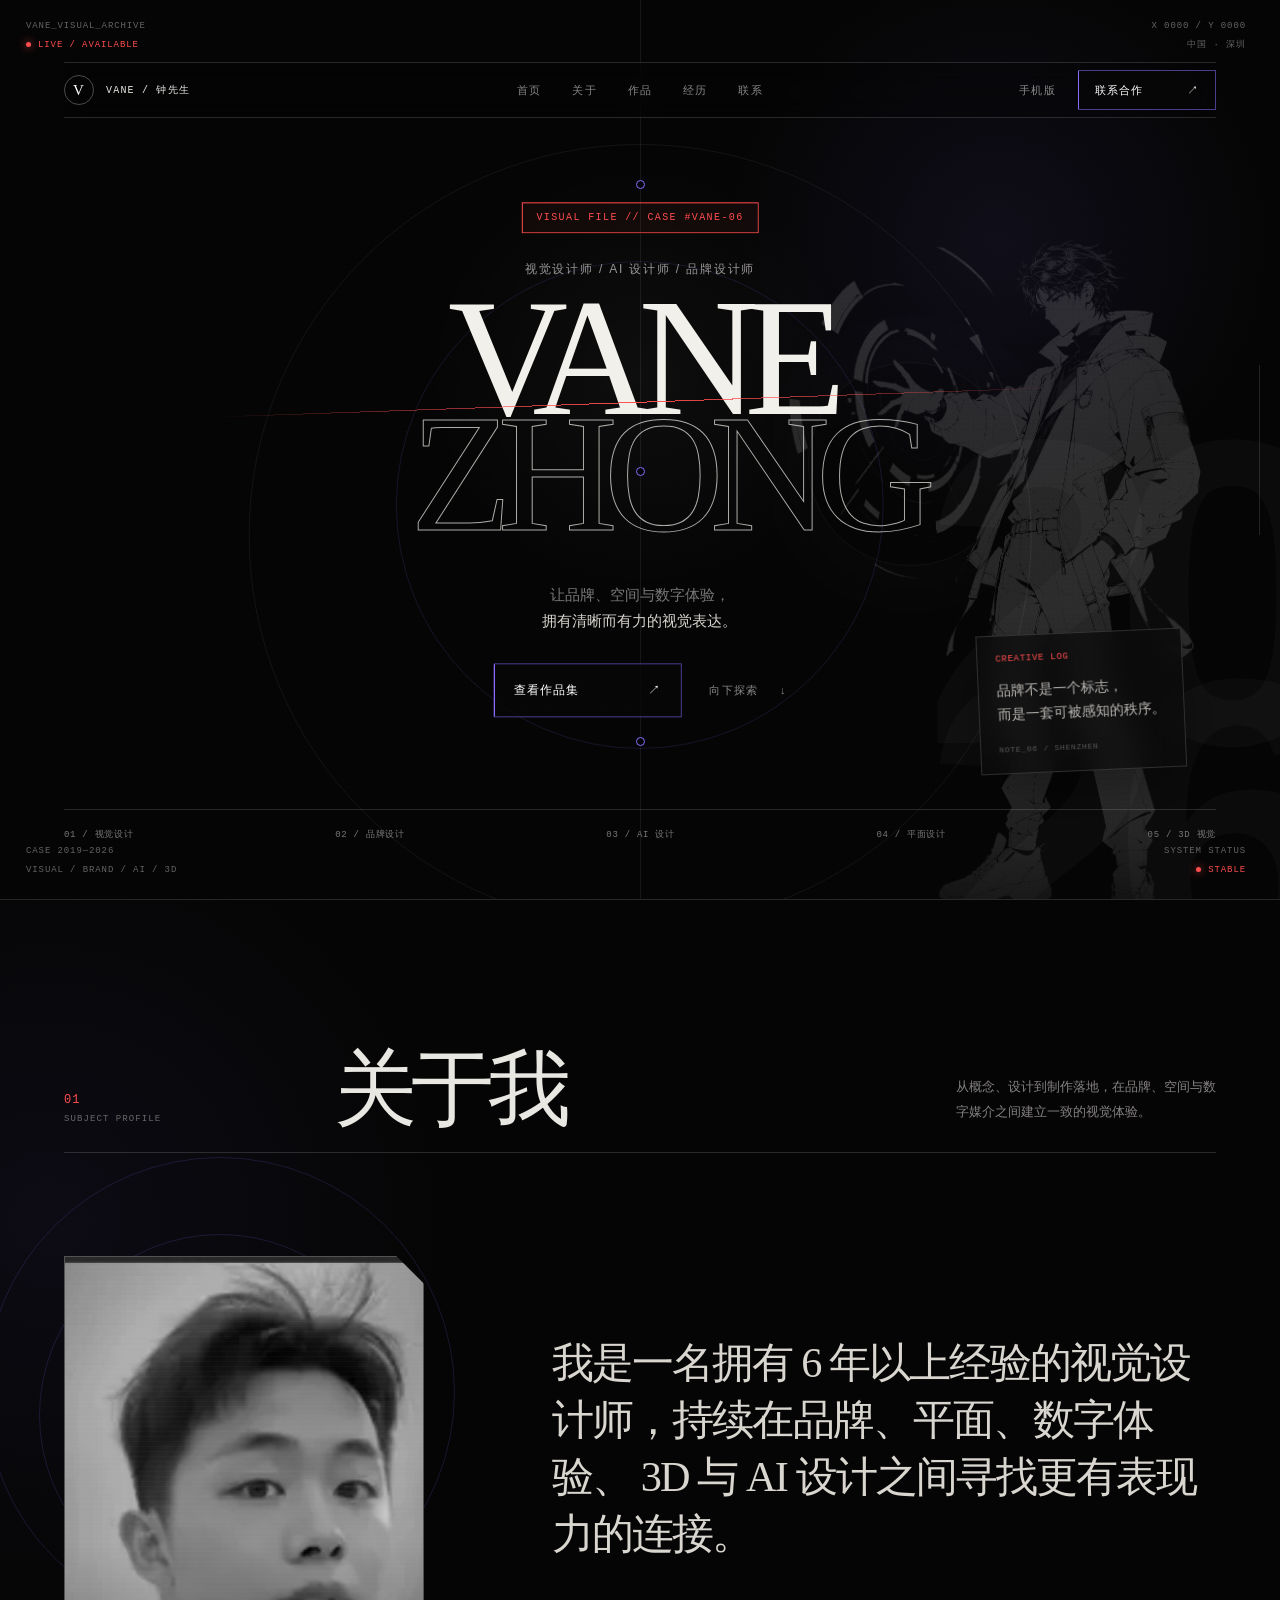
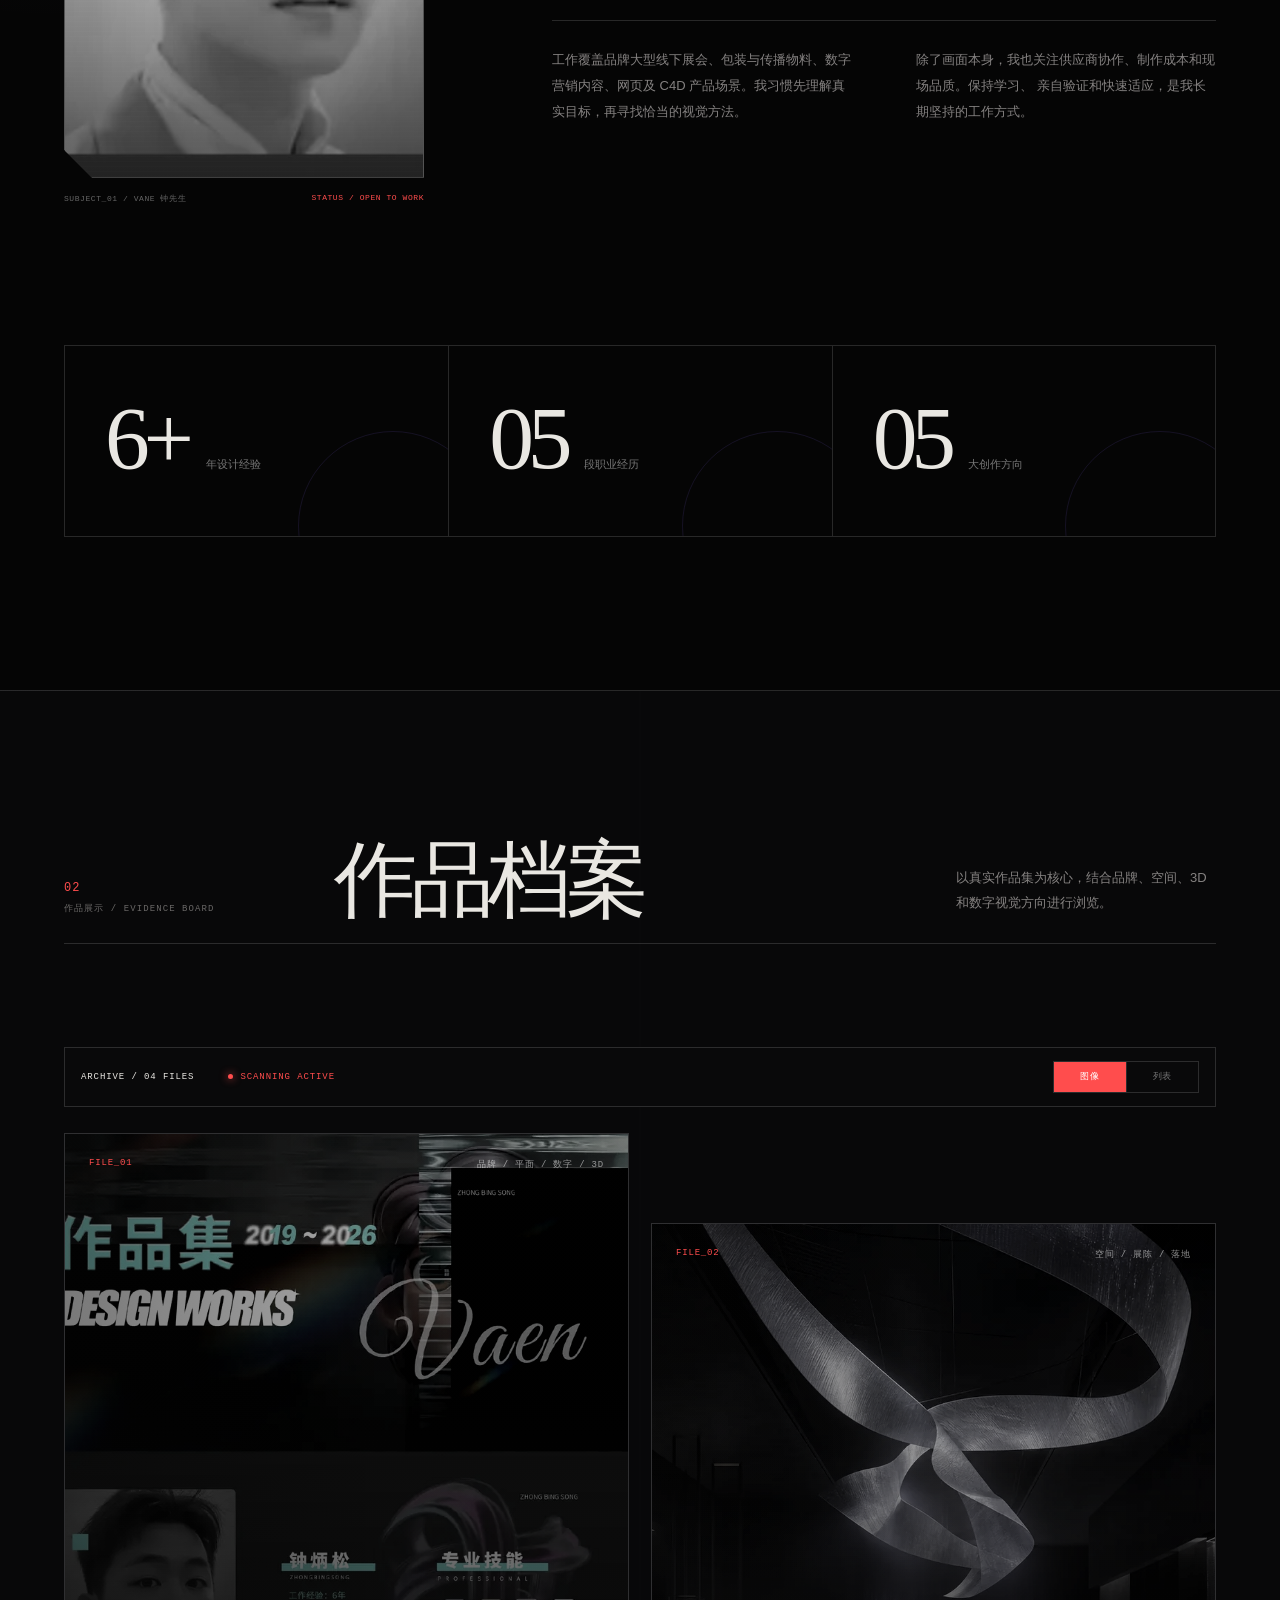
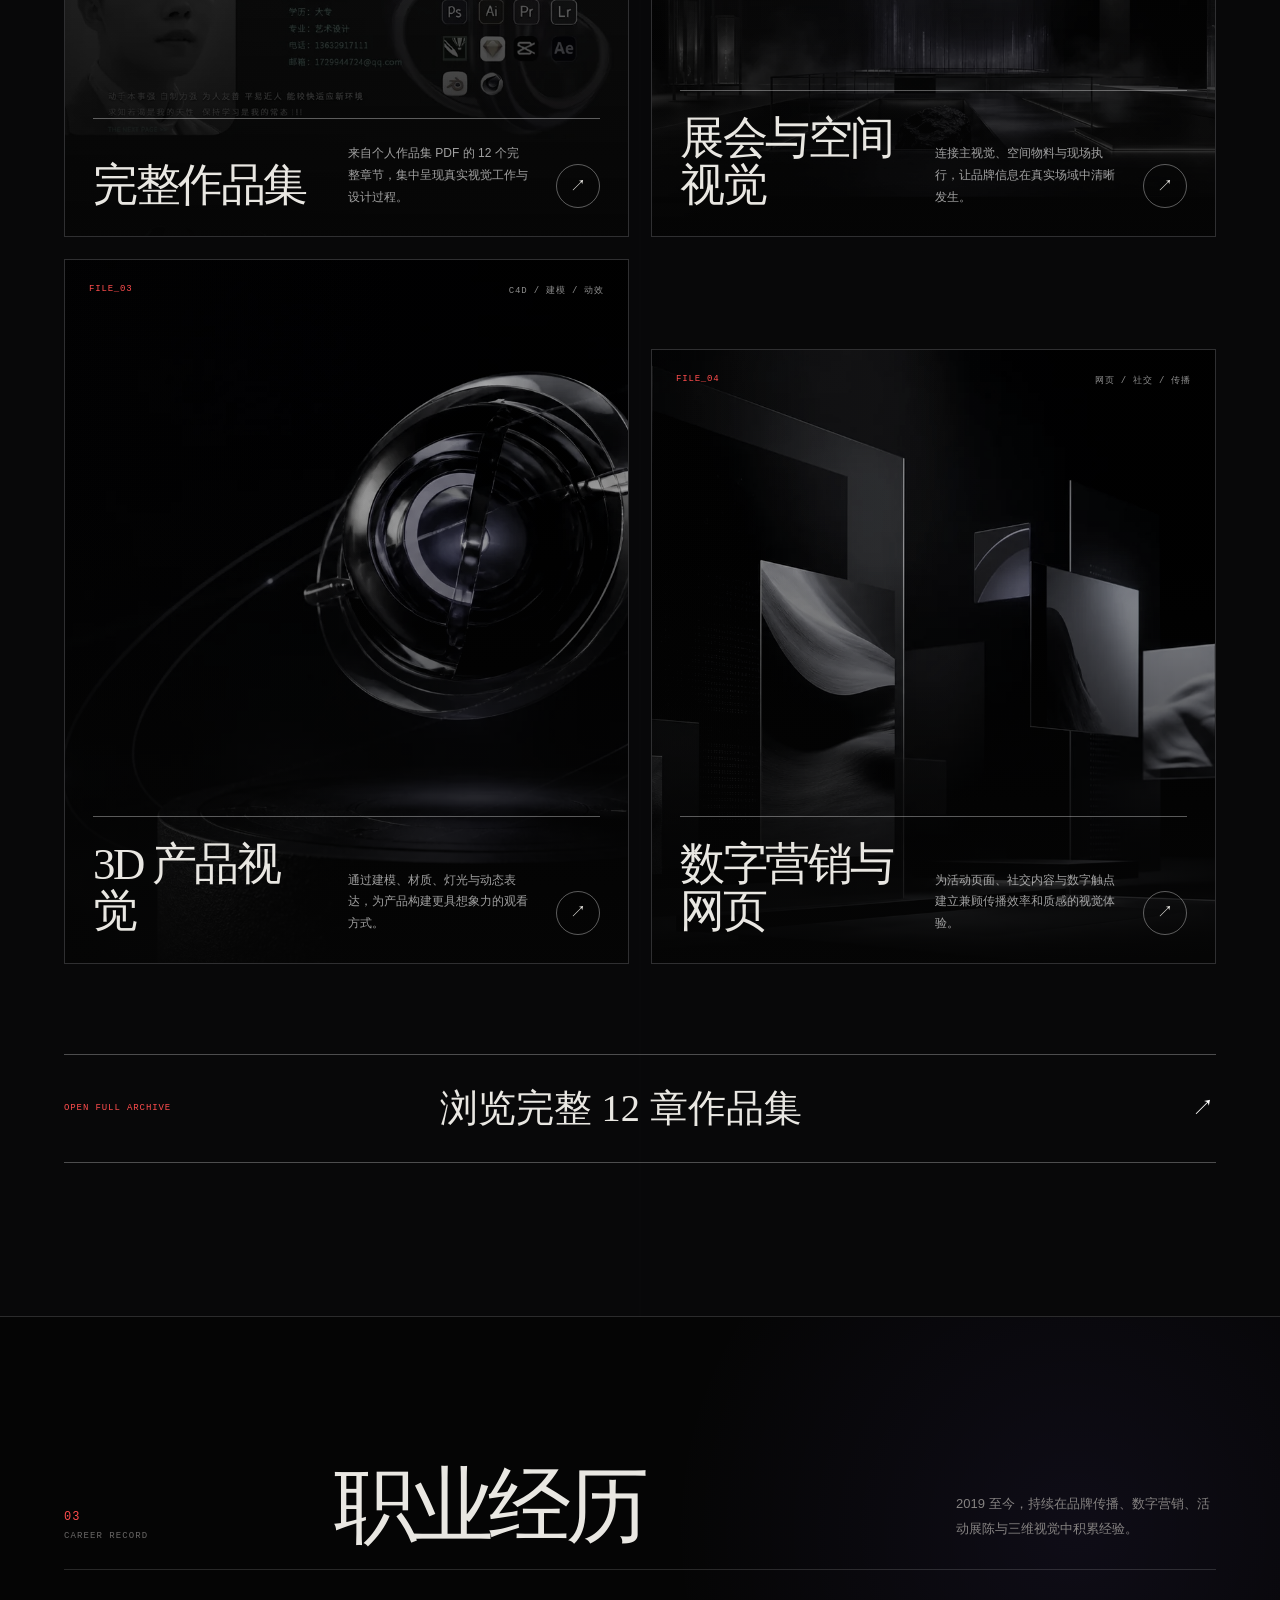
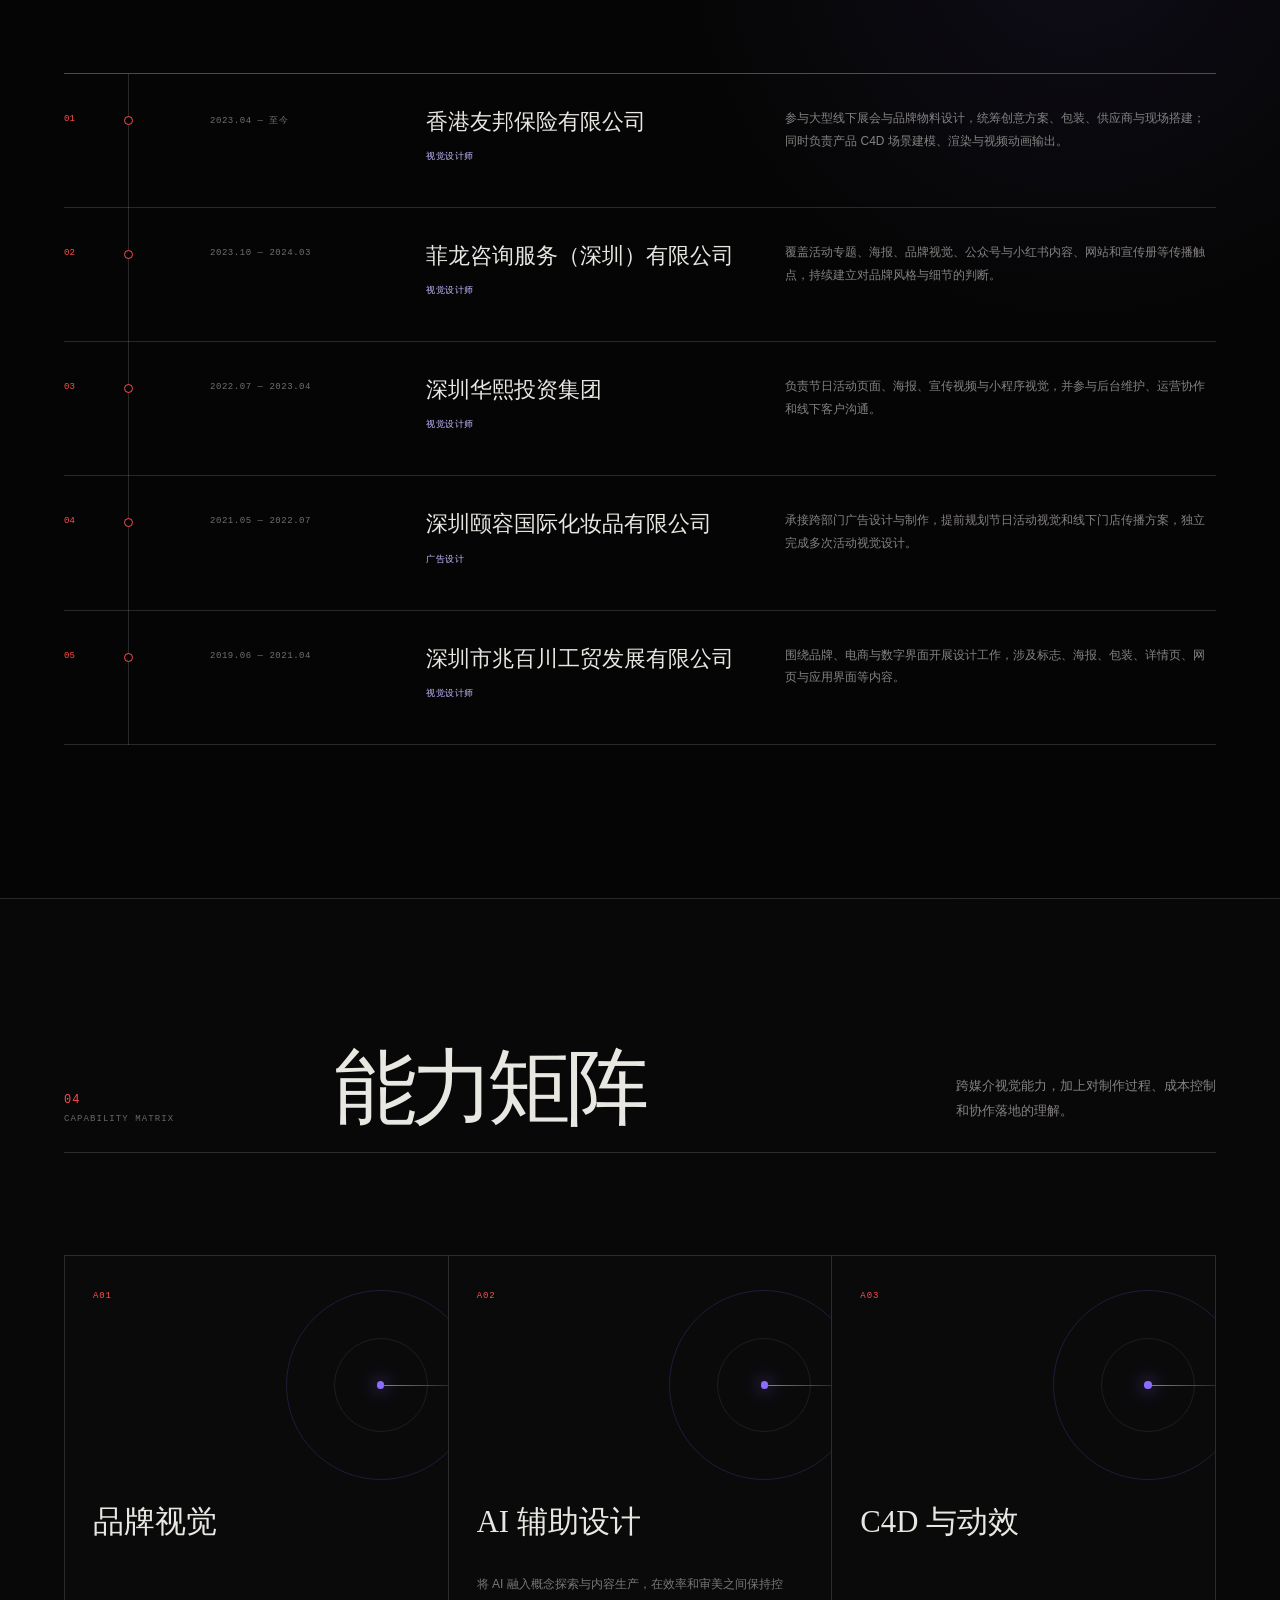
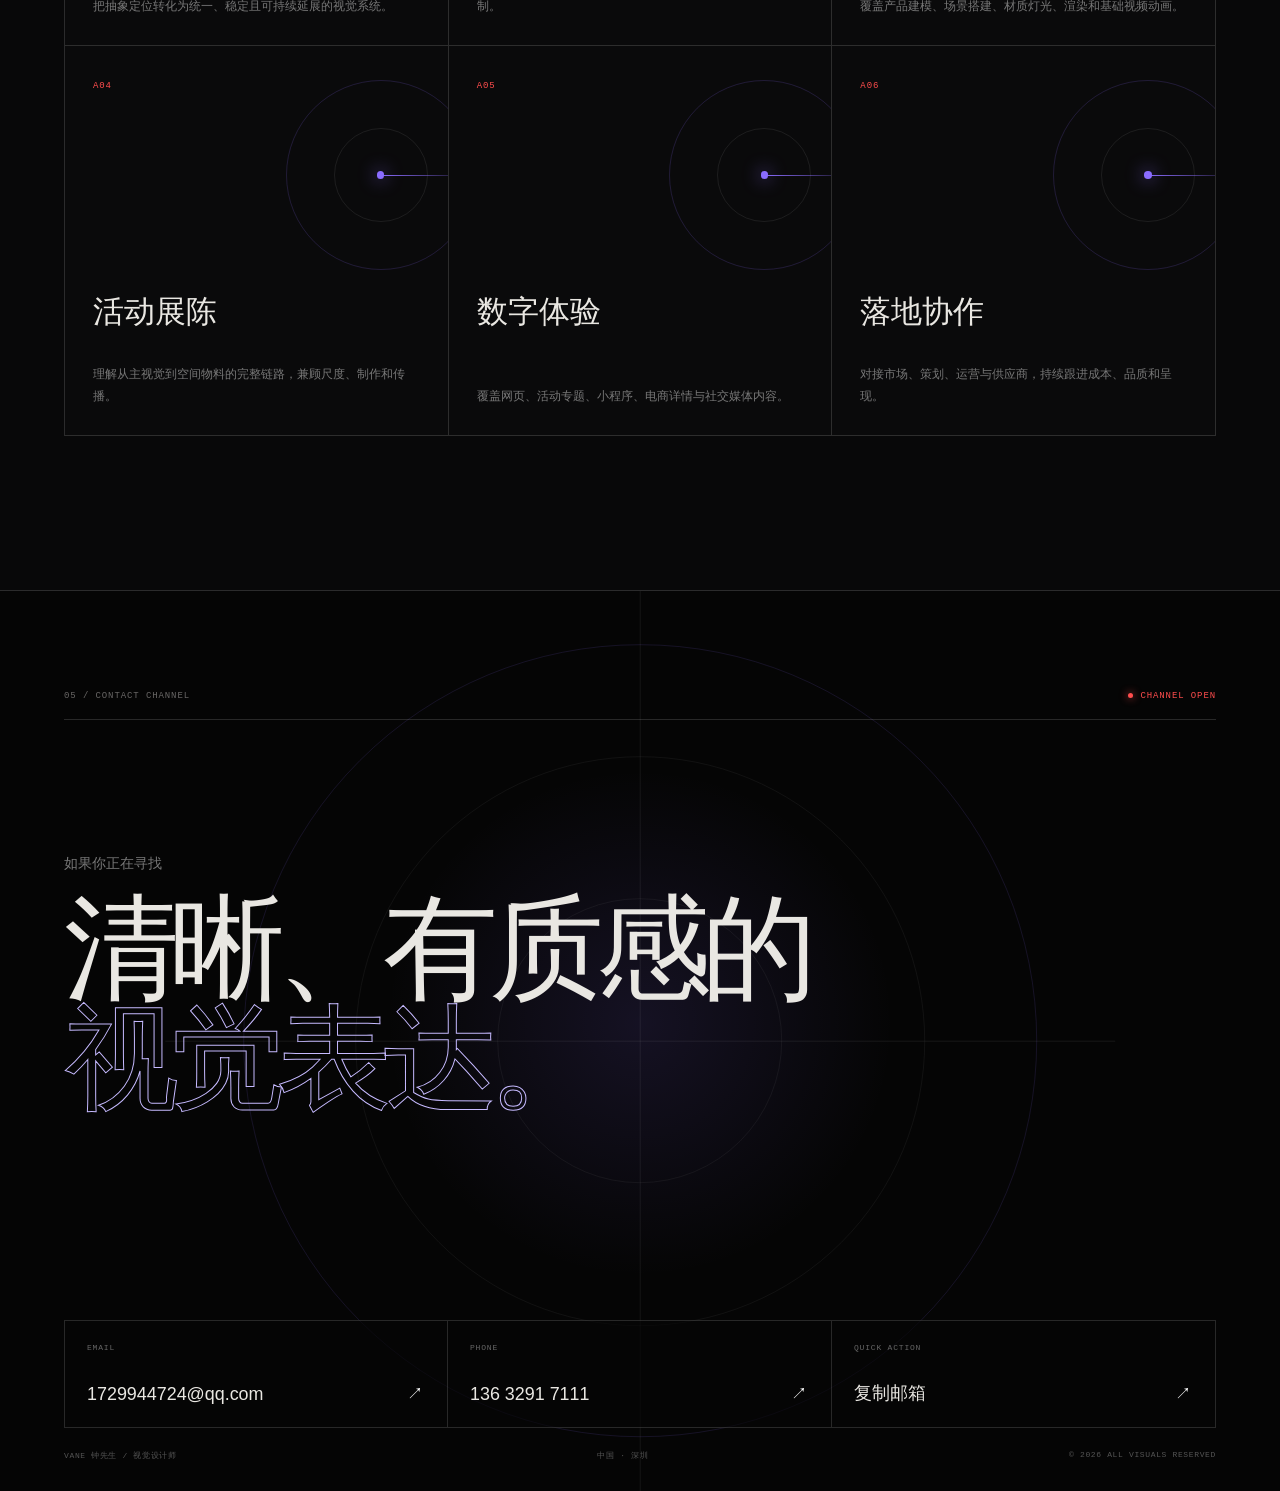
==== commit 4d4850d8: "Publish anime title collision experience" ====
--- a/index.html
+++ b/index.html
@@ -1 +1 @@
-<!DOCTYPE html><html lang="zh-CN"><head><meta charSet="utf-8"/><meta name="viewport" content="width=device-width, initial-scale=1, viewport-fit=cover"/><link rel="preload" as="image" href="/assets/vane-avatar.webp"/><link rel="stylesheet" href="/_next/static/chunks/0e~u~mp6d8lkl.css" data-precedence="next"/><link rel="preload" as="script" fetchPriority="low" href="/_next/static/chunks/1565v~spl0x2t.js"/><script src="/_next/static/chunks/12lqo4wcst74c.js" async=""></script><script src="/_next/static/chunks/13je0jha5i6.b.js" async=""></script><script src="/_next/static/chunks/0vr8x5c-gfil7.js" async=""></script><script src="/_next/static/chunks/turbopack-0apjbykiy0cpn.js" async=""></script><script src="/_next/static/chunks/11q-3mtsn6em~.js" async=""></script><script src="/_next/static/chunks/00dwf3xlex0q5.js" async=""></script><script src="/_next/static/chunks/0~9bax6lvz~ce.js" async=""></script><meta name="theme-color" content="#050506"/><title>Vane 钟先生｜视觉设计师作品集</title><meta name="description" content="Vane 钟先生的个人作品集，涵盖品牌视觉、AI 设计、平面设计、3D 视觉、活动展陈与数字体验。"/><link rel="manifest" href="/manifest.webmanifest"/><meta property="og:title" content="Vane 钟先生｜视觉设计师作品集"/><meta property="og:description" content="视觉 / 品牌 / AI / 平面 / 3D 设计作品集。"/><meta property="og:url" content="https://so7song.com/"/><meta property="og:site_name" content="Vane 视觉设计师作品集"/><meta property="og:locale" content="zh_CN"/><meta property="og:image" content="https://so7song.com/og.jpg"/><meta property="og:image:width" content="1200"/><meta property="og:image:height" content="630"/><meta property="og:image:alt" content="Vane Zhong 视觉设计师作品集"/><meta property="og:type" content="website"/><meta name="twitter:card" content="summary_large_image"/><meta name="twitter:title" content="Vane 钟先生｜视觉设计师作品集"/><meta name="twitter:description" content="视觉 / 品牌 / AI / 平面 / 3D 设计作品集。"/><meta name="twitter:image" content="https://so7song.com/og.jpg"/><link rel="shortcut icon" href="/favicon.png"/><link rel="icon" href="/favicon.png"/><script src="/_next/static/chunks/03~yq9q893hmn.js" noModule=""></script></head><body><div hidden=""><!--$--><!--/$--></div><main class="case-site"><div class="boot-screen" aria-hidden="true"><div class="boot-mark">V</div><span>VISUAL ARCHIVE / LOADING</span><i></i><strong>ACCESS GRANTED</strong></div><div class="global-grid" aria-hidden="true"></div><div class="global-noise" aria-hidden="true"></div><div class="pointer-light" aria-hidden="true"></div><div class="scroll-rail" aria-hidden="true"><i></i></div><div class="desktop-hud" aria-hidden="true"><div class="hud-block hud-top-left"><span>VANE_VISUAL_ARCHIVE</span><span class="live-signal">LIVE / AVAILABLE</span></div><div class="hud-block hud-top-right"><span>X 0000 / Y 0000</span><span>中国 · 深圳</span></div><div class="hud-block hud-bottom-left"><span>CASE 2019—2026</span><span>VISUAL / BRAND / AI / 3D</span></div><div class="hud-block hud-bottom-right"><span>SYSTEM STATUS</span><span class="live-signal">STABLE</span></div></div><header class="case-header"><a class="case-brand" href="#home" aria-label="返回首页"><span>V</span><span>VANE / 钟先生</span></a><nav aria-label="页面导航"><a href="#home">首页</a><a href="#about">关于</a><a href="#work">作品</a><a href="#experience">经历</a><a href="#contact">联系</a></nav><div class="case-header-actions"><a class="mobile-version-link" href="/mobile/">手机版</a><a class="signal-button" href="#contact">联系合作 <span aria-hidden="true">↗</span></a></div></header><section class="case-hero" id="home" aria-label="首页"><video class="hero-background-video" autoPlay="" loop="" muted="" playsInline="" preload="metadata" aria-hidden="true"><source src="/assets/hero-cinematic.mp4" type="video/mp4"/></video><div class="case-hero-line" aria-hidden="true"><i></i><i></i><i></i></div><div class="floating-evidence evidence-avatar" aria-hidden="true"><img src="/assets/vane-avatar.webp" alt=""/><span>SUBJECT / VANE</span><small>VISUAL DESIGNER</small></div><div class="floating-evidence evidence-note" aria-hidden="true"><span>CREATIVE LOG</span><p>品牌不是一个标志，<br/>而是一套可被感知的秩序。</p><small>NOTE_06 / SHENZHEN</small></div><div class="hero-dossier"><div class="secret-label">VISUAL FILE // CASE #VANE-06</div><p class="hero-role">视觉设计师 / AI 设计师 / 品牌设计师</p><h1><span>VANE</span><span>ZHONG</span></h1><p class="hero-statement">让品牌、空间与数字体验，<strong>拥有清晰而有力的视觉表达。</strong></p><div class="hero-links"><a class="signal-button large" href="/portfolio/">查看作品集 <span aria-hidden="true">↗</span></a><a class="text-link" href="#about">向下探索 <span aria-hidden="true">↓</span></a></div></div><div class="hero-disciplines" aria-label="五大创作方向"><span>01<!-- --> / <!-- -->视觉设计</span><span>02<!-- --> / <!-- -->品牌设计</span><span>03<!-- --> / <!-- -->AI 设计</span><span>04<!-- --> / <!-- -->平面设计</span><span>05<!-- --> / <!-- -->3D 视觉</span></div><div class="hero-year" aria-hidden="true">20<br/>26</div></section><section class="case-about case-section" id="about"><div class="case-shell"><div class="case-section-heading"><div class="case-section-code"><span>01</span><span>SUBJECT PROFILE</span></div><h2>关于我</h2><p>从概念、设计到制作落地，在品牌、空间与数字媒介之间建立一致的视觉体验。</p></div><div class="profile-layout"><figure class="profile-photo"><div class="photo-frame"><img src="/assets/vane-avatar.webp" alt="Vane 钟先生" width="520" height="520"/></div><figcaption><span>SUBJECT_01 / VANE 钟先生</span><span>STATUS / OPEN TO WORK</span></figcaption></figure><div class="profile-copy"><p class="profile-lead">我是一名拥有 6 年以上经验的视觉设计师，持续在品牌、平面、数字体验、 3D 与 AI 设计之间寻找更有表现力的连接。</p><div class="profile-details"><p>工作覆盖品牌大型线下展会、包装与传播物料、数字营销内容、网页及 C4D 产品场景。我习惯先理解真实目标，再寻找恰当的视觉方法。</p><p>除了画面本身，我也关注供应商协作、制作成本和现场品质。保持学习、 亲自验证和快速适应，是我长期坚持的工作方式。</p></div></div></div><div class="case-stats" aria-label="六年以上经验与五大创作方向"><div class="case-stat"><strong>6+</strong><span>年设计经验</span><i aria-hidden="true"></i></div><div class="case-stat"><strong>05</strong><span>段职业经历</span><i aria-hidden="true"></i></div><div class="case-stat"><strong>05</strong><span>大创作方向</span><i aria-hidden="true"></i></div></div></div></section><section class="case-work case-section" id="work"><div class="case-shell"><div class="case-section-heading"><div class="case-section-code"><span>02</span><span>作品展示 / EVIDENCE BOARD</span></div><h2>作品档案</h2><p>以真实作品集为核心，结合品牌、空间、3D 和数字视觉方向进行浏览。</p></div><div class="work-toolbar"><div><span>ARCHIVE / 04 FILES</span><span class="live-signal">SCANNING ACTIVE</span></div><div class="view-switch" aria-label="项目显示方式"><button type="button" class="active" aria-pressed="true">图像</button><button type="button" class="" aria-pressed="false">列表</button></div></div><div class="evidence-grid "><a class="evidence-card" href="/portfolio"><div class="evidence-image"><picture><source media="(max-width: 760px)" srcSet="/assets/portfolio/mobile/portfolio-01.webp"/><img src="/assets/portfolio/portfolio-01.webp" alt="完整作品集" loading="lazy"/></picture><div class="scan-line" aria-hidden="true"></div></div><div class="evidence-card-meta"><span>FILE_<!-- -->01</span><span>品牌 / 平面 / 数字 / 3D</span></div><div class="evidence-card-copy"><h3>完整作品集</h3><p>来自个人作品集 PDF 的 12 个完整章节，集中呈现真实视觉工作与设计过程。</p><span class="round-arrow"><span aria-hidden="true">↗</span></span></div></a><a class="evidence-card" href="/portfolio"><div class="evidence-image"><img src="/assets/project-space.webp" alt="展会与空间视觉" loading="lazy"/><div class="scan-line" aria-hidden="true"></div></div><div class="evidence-card-meta"><span>FILE_<!-- -->02</span><span>空间 / 展陈 / 落地</span></div><div class="evidence-card-copy"><h3>展会与空间视觉</h3><p>连接主视觉、空间物料与现场执行，让品牌信息在真实场域中清晰发生。</p><span class="round-arrow"><span aria-hidden="true">↗</span></span></div></a><a class="evidence-card" href="/portfolio"><div class="evidence-image"><img src="/assets/project-3d.webp" alt="3D 产品视觉" loading="lazy"/><div class="scan-line" aria-hidden="true"></div></div><div class="evidence-card-meta"><span>FILE_<!-- -->03</span><span>C4D / 建模 / 动效</span></div><div class="evidence-card-copy"><h3>3D 产品视觉</h3><p>通过建模、材质、灯光与动态表达，为产品构建更具想象力的观看方式。</p><span class="round-arrow"><span aria-hidden="true">↗</span></span></div></a><a class="evidence-card" href="/portfolio"><div class="evidence-image"><img src="/assets/project-digital.webp" alt="数字营销与网页" loading="lazy"/><div class="scan-line" aria-hidden="true"></div></div><div class="evidence-card-meta"><span>FILE_<!-- -->04</span><span>网页 / 社交 / 传播</span></div><div class="evidence-card-copy"><h3>数字营销与网页</h3><p>为活动页面、社交内容与数字触点建立兼顾传播效率和质感的视觉体验。</p><span class="round-arrow"><span aria-hidden="true">↗</span></span></div></a></div><a class="archive-link" href="/portfolio/"><span>OPEN FULL ARCHIVE</span><strong>浏览完整 12 章作品集</strong><span aria-hidden="true">↗</span></a></div></section><section class="case-experience case-section" id="experience"><div class="case-shell"><div class="case-section-heading"><div class="case-section-code"><span>03</span><span>CAREER RECORD</span></div><h2>职业经历</h2><p>2019 至今，持续在品牌传播、数字营销、活动展陈与三维视觉中积累经验。</p></div><div class="career-board"><div class="career-spine" aria-hidden="true"></div><article class="career-file"><div class="career-index"><span>01</span><i></i></div><time>2023.04 — 至今</time><div class="career-title"><h3>香港友邦保险有限公司</h3><span>视觉设计师</span></div><p>参与大型线下展会与品牌物料设计，统筹创意方案、包装、供应商与现场搭建；同时负责产品 C4D 场景建模、渲染与视频动画输出。</p></article><article class="career-file"><div class="career-index"><span>02</span><i></i></div><time>2023.10 — 2024.03</time><div class="career-title"><h3>菲龙咨询服务（深圳）有限公司</h3><span>视觉设计师</span></div><p>覆盖活动专题、海报、品牌视觉、公众号与小红书内容、网站和宣传册等传播触点，持续建立对品牌风格与细节的判断。</p></article><article class="career-file"><div class="career-index"><span>03</span><i></i></div><time>2022.07 — 2023.04</time><div class="career-title"><h3>深圳华熙投资集团</h3><span>视觉设计师</span></div><p>负责节日活动页面、海报、宣传视频与小程序视觉，并参与后台维护、运营协作和线下客户沟通。</p></article><article class="career-file"><div class="career-index"><span>04</span><i></i></div><time>2021.05 — 2022.07</time><div class="career-title"><h3>深圳颐容国际化妆品有限公司</h3><span>广告设计</span></div><p>承接跨部门广告设计与制作，提前规划节日活动视觉和线下门店传播方案，独立完成多次活动视觉设计。</p></article><article class="career-file"><div class="career-index"><span>05</span><i></i></div><time>2019.06 — 2021.04</time><div class="career-title"><h3>深圳市兆百川工贸发展有限公司</h3><span>视觉设计师</span></div><p>围绕品牌、电商与数字界面开展设计工作，涉及标志、海报、包装、详情页、网页与应用界面等内容。</p></article></div></div></section><section class="case-strengths case-section" id="strengths"><div class="case-shell"><div class="case-section-heading"><div class="case-section-code"><span>04</span><span>CAPABILITY MATRIX</span></div><h2>能力矩阵</h2><p>跨媒介视觉能力，加上对制作过程、成本控制和协作落地的理解。</p></div><div class="capability-grid"><article class="capability-card"><span>A01</span><div class="capability-radar" aria-hidden="true"><i></i></div><h3>品牌视觉</h3><p>把抽象定位转化为统一、稳定且可持续延展的视觉系统。</p></article><article class="capability-card"><span>A02</span><div class="capability-radar" aria-hidden="true"><i></i></div><h3>AI 辅助设计</h3><p>将 AI 融入概念探索与内容生产，在效率和审美之间保持控制。</p></article><article class="capability-card"><span>A03</span><div class="capability-radar" aria-hidden="true"><i></i></div><h3>C4D 与动效</h3><p>覆盖产品建模、场景搭建、材质灯光、渲染和基础视频动画。</p></article><article class="capability-card"><span>A04</span><div class="capability-radar" aria-hidden="true"><i></i></div><h3>活动展陈</h3><p>理解从主视觉到空间物料的完整链路，兼顾尺度、制作和传播。</p></article><article class="capability-card"><span>A05</span><div class="capability-radar" aria-hidden="true"><i></i></div><h3>数字体验</h3><p>覆盖网页、活动专题、小程序、电商详情与社交媒体内容。</p></article><article class="capability-card"><span>A06</span><div class="capability-radar" aria-hidden="true"><i></i></div><h3>落地协作</h3><p>对接市场、策划、运营与供应商，持续跟进成本、品质和呈现。</p></article></div></div></section><section class="case-contact" id="contact"><div class="contact-crosshair" aria-hidden="true"><i></i><b></b></div><div class="case-shell contact-shell"><div class="contact-status"><span>05 / CONTACT CHANNEL</span><span class="live-signal">CHANNEL OPEN</span></div><p>如果你正在寻找</p><h2>清晰、有质感的<br/><em>视觉表达。</em></h2><div class="contact-grid"><a href="mailto:1729944724@qq.com"><span>EMAIL</span><strong>1729944724@qq.com</strong><span aria-hidden="true">↗</span></a><a href="tel:13632917111"><span>PHONE</span><strong>136 3291 7111</strong><span aria-hidden="true">↗</span></a><button type="button" aria-live="polite"><span>QUICK ACTION</span><strong>复制邮箱</strong><span aria-hidden="true">↗</span></button></div><footer class="case-footer"><span>VANE 钟先生 / 视觉设计师</span><span>中国 · 深圳</span><span>© <!-- -->2026<!-- --> ALL VISUALS RESERVED</span></footer></div></section><a class="mobile-app-fab" href="/mobile/" aria-label="打开手机版作品集"><span>APP</span><strong>手机版</strong></a></main><!--$--><!--/$--><script src="/_next/static/chunks/1565v~spl0x2t.js" id="_R_" async=""></script><script>(self.__next_f=self.__next_f||[]).push([0])</script><script>self.__next_f.push([1,"1:\"$Sreact.fragment\"\n2:I[22378,[\"/_next/static/chunks/11q-3mtsn6em~.js\",\"/_next/static/chunks/00dwf3xlex0q5.js\"],\"default\"]\n3:I[99582,[\"/_next/static/chunks/11q-3mtsn6em~.js\",\"/_next/static/chunks/00dwf3xlex0q5.js\"],\"default\"]\n4:I[732,[\"/_next/static/chunks/11q-3mtsn6em~.js\",\"/_next/static/chunks/00dwf3xlex0q5.js\"],\"ClientPageRoot\"]\n5:I[31713,[\"/_next/static/chunks/11q-3mtsn6em~.js\",\"/_next/static/chunks/00dwf3xlex0q5.js\",\"/_next/static/chunks/0~9bax6lvz~ce.js\"],\"default\"]\n8:I[25326,[\"/_next/static/chunks/11q-3mtsn6em~.js\",\"/_next/static/chunks/00dwf3xlex0q5.js\"],\"OutletBoundary\"]\n9:\"$Sreact.suspense\"\nb:I[25326,[\"/_next/static/chunks/11q-3mtsn6em~.js\",\"/_next/static/chunks/00dwf3xlex0q5.js\"],\"ViewportBoundary\"]\nd:I[25326,[\"/_next/static/chunks/11q-3mtsn6em~.js\",\"/_next/static/chunks/00dwf3xlex0q5.js\"],\"MetadataBoundary\"]\nf:I[95394,[\"/_next/static/chunks/11q-3mtsn6em~.js\",\"/_next/static/chunks/00dwf3xlex0q5.js\"],\"default\",1]\n:HL[\"/_next/static/chunks/0e~u~mp6d8lkl.css\",\"style\"]\n"])</script><script>self.__next_f.push([1,"0:{\"P\":null,\"c\":[\"\",\"\"],\"q\":\"\",\"i\":false,\"f\":[[[\"\",{\"children\":[\"__PAGE__\",{}]},\"$undefined\",\"$undefined\",16],[[\"$\",\"$1\",\"c\",{\"children\":[[[\"$\",\"link\",\"0\",{\"rel\":\"stylesheet\",\"href\":\"/_next/static/chunks/0e~u~mp6d8lkl.css\",\"precedence\":\"next\",\"crossOrigin\":\"$undefined\",\"nonce\":\"$undefined\"}],[\"$\",\"script\",\"script-0\",{\"src\":\"/_next/static/chunks/11q-3mtsn6em~.js\",\"async\":true,\"nonce\":\"$undefined\"}],[\"$\",\"script\",\"script-1\",{\"src\":\"/_next/static/chunks/00dwf3xlex0q5.js\",\"async\":true,\"nonce\":\"$undefined\"}]],[\"$\",\"html\",null,{\"lang\":\"zh-CN\",\"children\":[\"$\",\"body\",null,{\"children\":[\"$\",\"$L2\",null,{\"parallelRouterKey\":\"children\",\"error\":\"$undefined\",\"errorStyles\":\"$undefined\",\"errorScripts\":\"$undefined\",\"template\":[\"$\",\"$L3\",null,{}],\"templateStyles\":\"$undefined\",\"templateScripts\":\"$undefined\",\"notFound\":[[[\"$\",\"title\",null,{\"children\":\"404: This page could not be found.\"}],[\"$\",\"div\",null,{\"style\":{\"fontFamily\":\"system-ui,\\\"Segoe UI\\\",Roboto,Helvetica,Arial,sans-serif,\\\"Apple Color Emoji\\\",\\\"Segoe UI Emoji\\\"\",\"height\":\"100vh\",\"textAlign\":\"center\",\"display\":\"flex\",\"flexDirection\":\"column\",\"alignItems\":\"center\",\"justifyContent\":\"center\"},\"children\":[\"$\",\"div\",null,{\"children\":[[\"$\",\"style\",null,{\"dangerouslySetInnerHTML\":{\"__html\":\"body{color:#000;background:#fff;margin:0}.next-error-h1{border-right:1px solid rgba(0,0,0,.3)}@media (prefers-color-scheme:dark){body{color:#fff;background:#000}.next-error-h1{border-right:1px solid rgba(255,255,255,.3)}}\"}}],[\"$\",\"h1\",null,{\"className\":\"next-error-h1\",\"style\":{\"display\":\"inline-block\",\"margin\":\"0 20px 0 0\",\"padding\":\"0 23px 0 0\",\"fontSize\":24,\"fontWeight\":500,\"verticalAlign\":\"top\",\"lineHeight\":\"49px\"},\"children\":404}],[\"$\",\"div\",null,{\"style\":{\"display\":\"inline-block\"},\"children\":[\"$\",\"h2\",null,{\"style\":{\"fontSize\":14,\"fontWeight\":400,\"lineHeight\":\"49px\",\"margin\":0},\"children\":\"This page could not be found.\"}]}]]}]}]],[]],\"forbidden\":\"$undefined\",\"unauthorized\":\"$undefined\"}]}]}]]}],{\"children\":[[\"$\",\"$1\",\"c\",{\"children\":[[\"$\",\"$L4\",null,{\"Component\":\"$5\",\"serverProvidedParams\":{\"searchParams\":{},\"params\":{},\"promises\":[\"$@6\",\"$@7\"]}}],[[\"$\",\"script\",\"script-0\",{\"src\":\"/_next/static/chunks/0~9bax6lvz~ce.js\",\"async\":true,\"nonce\":\"$undefined\"}]],[\"$\",\"$L8\",null,{\"children\":[\"$\",\"$9\",null,{\"name\":\"Next.MetadataOutlet\",\"children\":\"$@a\"}]}]]}],{},null,false,null]},null,false,null],[\"$\",\"$1\",\"h\",{\"children\":[null,[\"$\",\"$Lb\",null,{\"children\":\"$Lc\"}],[\"$\",\"div\",null,{\"hidden\":true,\"children\":[\"$\",\"$Ld\",null,{\"children\":[\"$\",\"$9\",null,{\"name\":\"Next.Metadata\",\"children\":\"$Le\"}]}]}],null]}],false]],\"m\":\"$undefined\",\"G\":[\"$f\",[[\"$\",\"link\",\"0\",{\"rel\":\"stylesheet\",\"href\":\"/_next/static/chunks/0e~u~mp6d8lkl.css\",\"precedence\":\"next\",\"crossOrigin\":\"$undefined\",\"nonce\":\"$undefined\"}]]],\"S\":true,\"h\":null,\"s\":\"$undefined\",\"l\":\"$undefined\",\"p\":\"$undefined\",\"d\":\"$undefined\",\"b\":\"760Cy0ku4gSjUAgqr9bX-\"}\n"])</script><script>self.__next_f.push([1,"6:{}\n7:\"$0:f:0:1:1:children:0:props:children:0:props:serverProvidedParams:params\"\n"])</script><script>self.__next_f.push([1,"c:[[\"$\",\"meta\",\"0\",{\"charSet\":\"utf-8\"}],[\"$\",\"meta\",\"1\",{\"name\":\"viewport\",\"content\":\"width=device-width, initial-scale=1, viewport-fit=cover\"}],[\"$\",\"meta\",\"2\",{\"name\":\"theme-color\",\"content\":\"#050506\"}]]\n"])</script><script>self.__next_f.push([1,"10:I[20676,[\"/_next/static/chunks/11q-3mtsn6em~.js\",\"/_next/static/chunks/00dwf3xlex0q5.js\"],\"IconMark\"]\na:null\n"])</script><script>self.__next_f.push([1,"e:[[\"$\",\"title\",\"0\",{\"children\":\"Vane 钟先生｜视觉设计师作品集\"}],[\"$\",\"meta\",\"1\",{\"name\":\"description\",\"content\":\"Vane 钟先生的个人作品集，涵盖品牌视觉、AI 设计、平面设计、3D 视觉、活动展陈与数字体验。\"}],[\"$\",\"link\",\"2\",{\"rel\":\"manifest\",\"href\":\"/manifest.webmanifest\",\"crossOrigin\":\"$undefined\"}],[\"$\",\"meta\",\"3\",{\"property\":\"og:title\",\"content\":\"Vane 钟先生｜视觉设计师作品集\"}],[\"$\",\"meta\",\"4\",{\"property\":\"og:description\",\"content\":\"视觉 / 品牌 / AI / 平面 / 3D 设计作品集。\"}],[\"$\",\"meta\",\"5\",{\"property\":\"og:url\",\"content\":\"https://so7song.com/\"}],[\"$\",\"meta\",\"6\",{\"property\":\"og:site_name\",\"content\":\"Vane 视觉设计师作品集\"}],[\"$\",\"meta\",\"7\",{\"property\":\"og:locale\",\"content\":\"zh_CN\"}],[\"$\",\"meta\",\"8\",{\"property\":\"og:image\",\"content\":\"https://so7song.com/og.jpg\"}],[\"$\",\"meta\",\"9\",{\"property\":\"og:image:width\",\"content\":\"1200\"}],[\"$\",\"meta\",\"10\",{\"property\":\"og:image:height\",\"content\":\"630\"}],[\"$\",\"meta\",\"11\",{\"property\":\"og:image:alt\",\"content\":\"Vane Zhong 视觉设计师作品集\"}],[\"$\",\"meta\",\"12\",{\"property\":\"og:type\",\"content\":\"website\"}],[\"$\",\"meta\",\"13\",{\"name\":\"twitter:card\",\"content\":\"summary_large_image\"}],[\"$\",\"meta\",\"14\",{\"name\":\"twitter:title\",\"content\":\"Vane 钟先生｜视觉设计师作品集\"}],[\"$\",\"meta\",\"15\",{\"name\":\"twitter:description\",\"content\":\"视觉 / 品牌 / AI / 平面 / 3D 设计作品集。\"}],[\"$\",\"meta\",\"16\",{\"name\":\"twitter:image\",\"content\":\"https://so7song.com/og.jpg\"}],[\"$\",\"link\",\"17\",{\"rel\":\"shortcut icon\",\"href\":\"/favicon.png\"}],[\"$\",\"link\",\"18\",{\"rel\":\"icon\",\"href\":\"/favicon.png\"}],[\"$\",\"$L10\",\"19\",{}]]\n"])</script></body></html>+<!DOCTYPE html><html lang="zh-CN"><head><meta charSet="utf-8"/><meta name="viewport" content="width=device-width, initial-scale=1, viewport-fit=cover"/><link rel="preload" as="image" href="/assets/anime-lineart-v1.webp"/><link rel="preload" as="image" href="/assets/vane-avatar.webp"/><link rel="stylesheet" href="/_next/static/chunks/0e~26mi7xi_zy.css" data-precedence="next"/><link rel="preload" as="script" fetchPriority="low" href="/_next/static/chunks/1565v~spl0x2t.js"/><script src="/_next/static/chunks/12lqo4wcst74c.js" async=""></script><script src="/_next/static/chunks/13je0jha5i6.b.js" async=""></script><script src="/_next/static/chunks/0vr8x5c-gfil7.js" async=""></script><script src="/_next/static/chunks/turbopack-0apjbykiy0cpn.js" async=""></script><script src="/_next/static/chunks/11q-3mtsn6em~.js" async=""></script><script src="/_next/static/chunks/00dwf3xlex0q5.js" async=""></script><script src="/_next/static/chunks/0_s.pbna8lbkh.js" async=""></script><meta name="theme-color" content="#050506"/><title>Vane 钟先生｜视觉设计师作品集</title><meta name="description" content="Vane 钟先生的个人作品集，涵盖品牌视觉、AI 设计、平面设计、3D 视觉、活动展陈与数字体验。"/><link rel="manifest" href="/manifest.webmanifest"/><meta property="og:title" content="Vane 钟先生｜视觉设计师作品集"/><meta property="og:description" content="视觉 / 品牌 / AI / 平面 / 3D 设计作品集。"/><meta property="og:url" content="https://so7song.com/"/><meta property="og:site_name" content="Vane 视觉设计师作品集"/><meta property="og:locale" content="zh_CN"/><meta property="og:image" content="https://so7song.com/og.jpg"/><meta property="og:image:width" content="1200"/><meta property="og:image:height" content="630"/><meta property="og:image:alt" content="Vane Zhong 视觉设计师作品集"/><meta property="og:type" content="website"/><meta name="twitter:card" content="summary_large_image"/><meta name="twitter:title" content="Vane 钟先生｜视觉设计师作品集"/><meta name="twitter:description" content="视觉 / 品牌 / AI / 平面 / 3D 设计作品集。"/><meta name="twitter:image" content="https://so7song.com/og.jpg"/><link rel="shortcut icon" href="/favicon.png"/><link rel="icon" href="/favicon.png"/><script src="/_next/static/chunks/03~yq9q893hmn.js" noModule=""></script></head><body><div hidden=""><!--$--><!--/$--></div><main class="case-site"><div class="boot-screen" aria-hidden="true"><div class="boot-mark">V</div><span>VISUAL ARCHIVE / LOADING</span><i></i><strong>ACCESS GRANTED</strong></div><div class="global-grid" aria-hidden="true"></div><div class="global-noise" aria-hidden="true"></div><div class="pointer-light" aria-hidden="true"></div><div class="scroll-rail" aria-hidden="true"><i></i></div><div class="desktop-hud" aria-hidden="true"><div class="hud-block hud-top-left"><span>VANE_VISUAL_ARCHIVE</span><span class="live-signal">LIVE / AVAILABLE</span></div><div class="hud-block hud-top-right"><span>X 0000 / Y 0000</span><span>中国 · 深圳</span></div><div class="hud-block hud-bottom-left"><span>CASE 2019—2026</span><span>VISUAL / BRAND / AI / 3D</span></div><div class="hud-block hud-bottom-right"><span>SYSTEM STATUS</span><span class="live-signal">STABLE</span></div></div><header class="case-header"><a class="case-brand" href="#home" aria-label="返回首页"><span>V</span><span>VANE / 钟先生</span></a><nav aria-label="页面导航"><a href="#home">首页</a><a href="#about">关于</a><a href="#work">作品</a><a href="#experience">经历</a><a href="#contact">联系</a></nav><div class="case-header-actions"><a class="mobile-version-link" href="/mobile/">手机版</a><a class="signal-button" href="#contact">联系合作 <span aria-hidden="true">↗</span></a></div></header><section class="case-hero" id="home" aria-label="首页"><video class="hero-background-video" autoPlay="" loop="" muted="" playsInline="" preload="metadata" aria-hidden="true"><source src="/assets/hero-cinematic.mp4" type="video/mp4"/></video><div class="case-hero-line" aria-hidden="true"><i></i><i></i><i></i></div><div class="hero-anime-lineart" aria-hidden="true"><img src="/assets/anime-lineart-v1.webp" alt=""/><i></i></div><div class="floating-evidence evidence-note" aria-hidden="true"><span>CREATIVE LOG</span><p>品牌不是一个标志，<br/>而是一套可被感知的秩序。</p><small>NOTE_06 / SHENZHEN</small></div><div class="hero-dossier"><div class="secret-label">VISUAL FILE // CASE #VANE-06</div><p class="hero-role">视觉设计师 / AI 设计师 / 品牌设计师</p><h1 class="kinetic-name"><span class="hero-name-word hero-name-vane">VANE</span><span class="hero-name-word hero-name-zhong">ZHONG</span><span class="hero-collision-sparks" aria-hidden="true"><i></i><i></i><i></i><i></i><i></i><i></i><i></i><i></i><i></i><i></i><i></i><i></i><b></b></span></h1><p class="hero-statement">让品牌、空间与数字体验，<strong>拥有清晰而有力的视觉表达。</strong></p><div class="hero-links"><a class="signal-button large" href="/portfolio/">查看作品集 <span aria-hidden="true">↗</span></a><a class="text-link" href="#about">向下探索 <span aria-hidden="true">↓</span></a></div></div><div class="hero-disciplines" aria-label="五大创作方向"><span>01<!-- --> / <!-- -->视觉设计</span><span>02<!-- --> / <!-- -->品牌设计</span><span>03<!-- --> / <!-- -->AI 设计</span><span>04<!-- --> / <!-- -->平面设计</span><span>05<!-- --> / <!-- -->3D 视觉</span></div><div class="hero-year" aria-hidden="true">20<br/>26</div></section><section class="case-about case-section" id="about"><div class="case-shell"><div class="case-section-heading"><div class="case-section-code"><span>01</span><span>SUBJECT PROFILE</span></div><h2>关于我</h2><p>从概念、设计到制作落地，在品牌、空间与数字媒介之间建立一致的视觉体验。</p></div><div class="profile-layout"><figure class="profile-photo"><div class="photo-frame"><img src="/assets/vane-avatar.webp" alt="Vane 钟先生" width="520" height="520"/></div><figcaption><span>SUBJECT_01 / VANE 钟先生</span><span>STATUS / OPEN TO WORK</span></figcaption></figure><div class="profile-copy"><p class="profile-lead">我是一名拥有 6 年以上经验的视觉设计师，持续在品牌、平面、数字体验、 3D 与 AI 设计之间寻找更有表现力的连接。</p><div class="profile-details"><p>工作覆盖品牌大型线下展会、包装与传播物料、数字营销内容、网页及 C4D 产品场景。我习惯先理解真实目标，再寻找恰当的视觉方法。</p><p>除了画面本身，我也关注供应商协作、制作成本和现场品质。保持学习、 亲自验证和快速适应，是我长期坚持的工作方式。</p></div></div></div><div class="case-stats" aria-label="六年以上经验与五大创作方向"><div class="case-stat"><strong>6+</strong><span>年设计经验</span><i aria-hidden="true"></i></div><div class="case-stat"><strong>05</strong><span>段职业经历</span><i aria-hidden="true"></i></div><div class="case-stat"><strong>05</strong><span>大创作方向</span><i aria-hidden="true"></i></div></div></div></section><section class="case-work case-section" id="work"><div class="case-shell"><div class="case-section-heading"><div class="case-section-code"><span>02</span><span>作品展示 / EVIDENCE BOARD</span></div><h2>作品档案</h2><p>以真实作品集为核心，结合品牌、空间、3D 和数字视觉方向进行浏览。</p></div><div class="work-toolbar"><div><span>ARCHIVE / 04 FILES</span><span class="live-signal">SCANNING ACTIVE</span></div><div class="view-switch" aria-label="项目显示方式"><button type="button" class="active" aria-pressed="true">图像</button><button type="button" class="" aria-pressed="false">列表</button></div></div><div class="evidence-grid "><a class="evidence-card" href="/portfolio"><div class="evidence-image"><picture><source media="(max-width: 760px)" srcSet="/assets/portfolio/mobile/portfolio-01.webp"/><img src="/assets/portfolio/portfolio-01.webp" alt="完整作品集" loading="lazy"/></picture><div class="scan-line" aria-hidden="true"></div></div><div class="evidence-card-meta"><span>FILE_<!-- -->01</span><span>品牌 / 平面 / 数字 / 3D</span></div><div class="evidence-card-copy"><h3>完整作品集</h3><p>来自个人作品集 PDF 的 12 个完整章节，集中呈现真实视觉工作与设计过程。</p><span class="round-arrow"><span aria-hidden="true">↗</span></span></div></a><a class="evidence-card" href="/portfolio"><div class="evidence-image"><img src="/assets/project-space.webp" alt="展会与空间视觉" loading="lazy"/><div class="scan-line" aria-hidden="true"></div></div><div class="evidence-card-meta"><span>FILE_<!-- -->02</span><span>空间 / 展陈 / 落地</span></div><div class="evidence-card-copy"><h3>展会与空间视觉</h3><p>连接主视觉、空间物料与现场执行，让品牌信息在真实场域中清晰发生。</p><span class="round-arrow"><span aria-hidden="true">↗</span></span></div></a><a class="evidence-card" href="/portfolio"><div class="evidence-image"><img src="/assets/project-3d.webp" alt="3D 产品视觉" loading="lazy"/><div class="scan-line" aria-hidden="true"></div></div><div class="evidence-card-meta"><span>FILE_<!-- -->03</span><span>C4D / 建模 / 动效</span></div><div class="evidence-card-copy"><h3>3D 产品视觉</h3><p>通过建模、材质、灯光与动态表达，为产品构建更具想象力的观看方式。</p><span class="round-arrow"><span aria-hidden="true">↗</span></span></div></a><a class="evidence-card" href="/portfolio"><div class="evidence-image"><img src="/assets/project-digital.webp" alt="数字营销与网页" loading="lazy"/><div class="scan-line" aria-hidden="true"></div></div><div class="evidence-card-meta"><span>FILE_<!-- -->04</span><span>网页 / 社交 / 传播</span></div><div class="evidence-card-copy"><h3>数字营销与网页</h3><p>为活动页面、社交内容与数字触点建立兼顾传播效率和质感的视觉体验。</p><span class="round-arrow"><span aria-hidden="true">↗</span></span></div></a></div><a class="archive-link" href="/portfolio/"><span>OPEN FULL ARCHIVE</span><strong>浏览完整 12 章作品集</strong><span aria-hidden="true">↗</span></a></div></section><section class="case-experience case-section" id="experience"><div class="case-shell"><div class="case-section-heading"><div class="case-section-code"><span>03</span><span>CAREER RECORD</span></div><h2>职业经历</h2><p>2019 至今，持续在品牌传播、数字营销、活动展陈与三维视觉中积累经验。</p></div><div class="career-board"><div class="career-spine" aria-hidden="true"></div><article class="career-file"><div class="career-index"><span>01</span><i></i></div><time>2023.04 — 至今</time><div class="career-title"><h3>香港友邦保险有限公司</h3><span>视觉设计师</span></div><p>参与大型线下展会与品牌物料设计，统筹创意方案、包装、供应商与现场搭建；同时负责产品 C4D 场景建模、渲染与视频动画输出。</p></article><article class="career-file"><div class="career-index"><span>02</span><i></i></div><time>2023.10 — 2024.03</time><div class="career-title"><h3>菲龙咨询服务（深圳）有限公司</h3><span>视觉设计师</span></div><p>覆盖活动专题、海报、品牌视觉、公众号与小红书内容、网站和宣传册等传播触点，持续建立对品牌风格与细节的判断。</p></article><article class="career-file"><div class="career-index"><span>03</span><i></i></div><time>2022.07 — 2023.04</time><div class="career-title"><h3>深圳华熙投资集团</h3><span>视觉设计师</span></div><p>负责节日活动页面、海报、宣传视频与小程序视觉，并参与后台维护、运营协作和线下客户沟通。</p></article><article class="career-file"><div class="career-index"><span>04</span><i></i></div><time>2021.05 — 2022.07</time><div class="career-title"><h3>深圳颐容国际化妆品有限公司</h3><span>广告设计</span></div><p>承接跨部门广告设计与制作，提前规划节日活动视觉和线下门店传播方案，独立完成多次活动视觉设计。</p></article><article class="career-file"><div class="career-index"><span>05</span><i></i></div><time>2019.06 — 2021.04</time><div class="career-title"><h3>深圳市兆百川工贸发展有限公司</h3><span>视觉设计师</span></div><p>围绕品牌、电商与数字界面开展设计工作，涉及标志、海报、包装、详情页、网页与应用界面等内容。</p></article></div></div></section><section class="case-strengths case-section" id="strengths"><div class="case-shell"><div class="case-section-heading"><div class="case-section-code"><span>04</span><span>CAPABILITY MATRIX</span></div><h2>能力矩阵</h2><p>跨媒介视觉能力，加上对制作过程、成本控制和协作落地的理解。</p></div><div class="capability-grid"><article class="capability-card"><span>A01</span><div class="capability-radar" aria-hidden="true"><i></i></div><h3>品牌视觉</h3><p>把抽象定位转化为统一、稳定且可持续延展的视觉系统。</p></article><article class="capability-card"><span>A02</span><div class="capability-radar" aria-hidden="true"><i></i></div><h3>AI 辅助设计</h3><p>将 AI 融入概念探索与内容生产，在效率和审美之间保持控制。</p></article><article class="capability-card"><span>A03</span><div class="capability-radar" aria-hidden="true"><i></i></div><h3>C4D 与动效</h3><p>覆盖产品建模、场景搭建、材质灯光、渲染和基础视频动画。</p></article><article class="capability-card"><span>A04</span><div class="capability-radar" aria-hidden="true"><i></i></div><h3>活动展陈</h3><p>理解从主视觉到空间物料的完整链路，兼顾尺度、制作和传播。</p></article><article class="capability-card"><span>A05</span><div class="capability-radar" aria-hidden="true"><i></i></div><h3>数字体验</h3><p>覆盖网页、活动专题、小程序、电商详情与社交媒体内容。</p></article><article class="capability-card"><span>A06</span><div class="capability-radar" aria-hidden="true"><i></i></div><h3>落地协作</h3><p>对接市场、策划、运营与供应商，持续跟进成本、品质和呈现。</p></article></div></div></section><section class="case-contact" id="contact"><div class="contact-crosshair" aria-hidden="true"><i></i><b></b></div><div class="case-shell contact-shell"><div class="contact-status"><span>05 / CONTACT CHANNEL</span><span class="live-signal">CHANNEL OPEN</span></div><p>如果你正在寻找</p><h2>清晰、有质感的<br/><em>视觉表达。</em></h2><div class="contact-grid"><a href="mailto:1729944724@qq.com"><span>EMAIL</span><strong>1729944724@qq.com</strong><span aria-hidden="true">↗</span></a><a href="tel:13632917111"><span>PHONE</span><strong>136 3291 7111</strong><span aria-hidden="true">↗</span></a><button type="button" aria-live="polite"><span>QUICK ACTION</span><strong>复制邮箱</strong><span aria-hidden="true">↗</span></button></div><footer class="case-footer"><span>VANE 钟先生 / 视觉设计师</span><span>中国 · 深圳</span><span>© <!-- -->2026<!-- --> ALL VISUALS RESERVED</span></footer></div></section><a class="mobile-app-fab" href="/mobile/" aria-label="打开手机版作品集"><span>APP</span><strong>手机版</strong></a></main><!--$--><!--/$--><script src="/_next/static/chunks/1565v~spl0x2t.js" id="_R_" async=""></script><script>(self.__next_f=self.__next_f||[]).push([0])</script><script>self.__next_f.push([1,"1:\"$Sreact.fragment\"\n2:I[22378,[\"/_next/static/chunks/11q-3mtsn6em~.js\",\"/_next/static/chunks/00dwf3xlex0q5.js\"],\"default\"]\n3:I[99582,[\"/_next/static/chunks/11q-3mtsn6em~.js\",\"/_next/static/chunks/00dwf3xlex0q5.js\"],\"default\"]\n4:I[732,[\"/_next/static/chunks/11q-3mtsn6em~.js\",\"/_next/static/chunks/00dwf3xlex0q5.js\"],\"ClientPageRoot\"]\n5:I[31713,[\"/_next/static/chunks/11q-3mtsn6em~.js\",\"/_next/static/chunks/00dwf3xlex0q5.js\",\"/_next/static/chunks/0_s.pbna8lbkh.js\"],\"default\"]\n8:I[25326,[\"/_next/static/chunks/11q-3mtsn6em~.js\",\"/_next/static/chunks/00dwf3xlex0q5.js\"],\"OutletBoundary\"]\n9:\"$Sreact.suspense\"\nb:I[25326,[\"/_next/static/chunks/11q-3mtsn6em~.js\",\"/_next/static/chunks/00dwf3xlex0q5.js\"],\"ViewportBoundary\"]\nd:I[25326,[\"/_next/static/chunks/11q-3mtsn6em~.js\",\"/_next/static/chunks/00dwf3xlex0q5.js\"],\"MetadataBoundary\"]\nf:I[95394,[\"/_next/static/chunks/11q-3mtsn6em~.js\",\"/_next/static/chunks/00dwf3xlex0q5.js\"],\"default\",1]\n:HL[\"/_next/static/chunks/0e~26mi7xi_zy.css\",\"style\"]\n"])</script><script>self.__next_f.push([1,"0:{\"P\":null,\"c\":[\"\",\"\"],\"q\":\"\",\"i\":false,\"f\":[[[\"\",{\"children\":[\"__PAGE__\",{}]},\"$undefined\",\"$undefined\",16],[[\"$\",\"$1\",\"c\",{\"children\":[[[\"$\",\"link\",\"0\",{\"rel\":\"stylesheet\",\"href\":\"/_next/static/chunks/0e~26mi7xi_zy.css\",\"precedence\":\"next\",\"crossOrigin\":\"$undefined\",\"nonce\":\"$undefined\"}],[\"$\",\"script\",\"script-0\",{\"src\":\"/_next/static/chunks/11q-3mtsn6em~.js\",\"async\":true,\"nonce\":\"$undefined\"}],[\"$\",\"script\",\"script-1\",{\"src\":\"/_next/static/chunks/00dwf3xlex0q5.js\",\"async\":true,\"nonce\":\"$undefined\"}]],[\"$\",\"html\",null,{\"lang\":\"zh-CN\",\"children\":[\"$\",\"body\",null,{\"children\":[\"$\",\"$L2\",null,{\"parallelRouterKey\":\"children\",\"error\":\"$undefined\",\"errorStyles\":\"$undefined\",\"errorScripts\":\"$undefined\",\"template\":[\"$\",\"$L3\",null,{}],\"templateStyles\":\"$undefined\",\"templateScripts\":\"$undefined\",\"notFound\":[[[\"$\",\"title\",null,{\"children\":\"404: This page could not be found.\"}],[\"$\",\"div\",null,{\"style\":{\"fontFamily\":\"system-ui,\\\"Segoe UI\\\",Roboto,Helvetica,Arial,sans-serif,\\\"Apple Color Emoji\\\",\\\"Segoe UI Emoji\\\"\",\"height\":\"100vh\",\"textAlign\":\"center\",\"display\":\"flex\",\"flexDirection\":\"column\",\"alignItems\":\"center\",\"justifyContent\":\"center\"},\"children\":[\"$\",\"div\",null,{\"children\":[[\"$\",\"style\",null,{\"dangerouslySetInnerHTML\":{\"__html\":\"body{color:#000;background:#fff;margin:0}.next-error-h1{border-right:1px solid rgba(0,0,0,.3)}@media (prefers-color-scheme:dark){body{color:#fff;background:#000}.next-error-h1{border-right:1px solid rgba(255,255,255,.3)}}\"}}],[\"$\",\"h1\",null,{\"className\":\"next-error-h1\",\"style\":{\"display\":\"inline-block\",\"margin\":\"0 20px 0 0\",\"padding\":\"0 23px 0 0\",\"fontSize\":24,\"fontWeight\":500,\"verticalAlign\":\"top\",\"lineHeight\":\"49px\"},\"children\":404}],[\"$\",\"div\",null,{\"style\":{\"display\":\"inline-block\"},\"children\":[\"$\",\"h2\",null,{\"style\":{\"fontSize\":14,\"fontWeight\":400,\"lineHeight\":\"49px\",\"margin\":0},\"children\":\"This page could not be found.\"}]}]]}]}]],[]],\"forbidden\":\"$undefined\",\"unauthorized\":\"$undefined\"}]}]}]]}],{\"children\":[[\"$\",\"$1\",\"c\",{\"children\":[[\"$\",\"$L4\",null,{\"Component\":\"$5\",\"serverProvidedParams\":{\"searchParams\":{},\"params\":{},\"promises\":[\"$@6\",\"$@7\"]}}],[[\"$\",\"script\",\"script-0\",{\"src\":\"/_next/static/chunks/0_s.pbna8lbkh.js\",\"async\":true,\"nonce\":\"$undefined\"}]],[\"$\",\"$L8\",null,{\"children\":[\"$\",\"$9\",null,{\"name\":\"Next.MetadataOutlet\",\"children\":\"$@a\"}]}]]}],{},null,false,null]},null,false,null],[\"$\",\"$1\",\"h\",{\"children\":[null,[\"$\",\"$Lb\",null,{\"children\":\"$Lc\"}],[\"$\",\"div\",null,{\"hidden\":true,\"children\":[\"$\",\"$Ld\",null,{\"children\":[\"$\",\"$9\",null,{\"name\":\"Next.Metadata\",\"children\":\"$Le\"}]}]}],null]}],false]],\"m\":\"$undefined\",\"G\":[\"$f\",[[\"$\",\"link\",\"0\",{\"rel\":\"stylesheet\",\"href\":\"/_next/static/chunks/0e~26mi7xi_zy.css\",\"precedence\":\"next\",\"crossOrigin\":\"$undefined\",\"nonce\":\"$undefined\"}]]],\"S\":true,\"h\":null,\"s\":\"$undefined\",\"l\":\"$undefined\",\"p\":\"$undefined\",\"d\":\"$undefined\",\"b\":\"lX4Op_rxrKCOSCWt1Hc9G\"}\n"])</script><script>self.__next_f.push([1,"6:{}\n7:\"$0:f:0:1:1:children:0:props:children:0:props:serverProvidedParams:params\"\n"])</script><script>self.__next_f.push([1,"c:[[\"$\",\"meta\",\"0\",{\"charSet\":\"utf-8\"}],[\"$\",\"meta\",\"1\",{\"name\":\"viewport\",\"content\":\"width=device-width, initial-scale=1, viewport-fit=cover\"}],[\"$\",\"meta\",\"2\",{\"name\":\"theme-color\",\"content\":\"#050506\"}]]\n"])</script><script>self.__next_f.push([1,"10:I[20676,[\"/_next/static/chunks/11q-3mtsn6em~.js\",\"/_next/static/chunks/00dwf3xlex0q5.js\"],\"IconMark\"]\na:null\n"])</script><script>self.__next_f.push([1,"e:[[\"$\",\"title\",\"0\",{\"children\":\"Vane 钟先生｜视觉设计师作品集\"}],[\"$\",\"meta\",\"1\",{\"name\":\"description\",\"content\":\"Vane 钟先生的个人作品集，涵盖品牌视觉、AI 设计、平面设计、3D 视觉、活动展陈与数字体验。\"}],[\"$\",\"link\",\"2\",{\"rel\":\"manifest\",\"href\":\"/manifest.webmanifest\",\"crossOrigin\":\"$undefined\"}],[\"$\",\"meta\",\"3\",{\"property\":\"og:title\",\"content\":\"Vane 钟先生｜视觉设计师作品集\"}],[\"$\",\"meta\",\"4\",{\"property\":\"og:description\",\"content\":\"视觉 / 品牌 / AI / 平面 / 3D 设计作品集。\"}],[\"$\",\"meta\",\"5\",{\"property\":\"og:url\",\"content\":\"https://so7song.com/\"}],[\"$\",\"meta\",\"6\",{\"property\":\"og:site_name\",\"content\":\"Vane 视觉设计师作品集\"}],[\"$\",\"meta\",\"7\",{\"property\":\"og:locale\",\"content\":\"zh_CN\"}],[\"$\",\"meta\",\"8\",{\"property\":\"og:image\",\"content\":\"https://so7song.com/og.jpg\"}],[\"$\",\"meta\",\"9\",{\"property\":\"og:image:width\",\"content\":\"1200\"}],[\"$\",\"meta\",\"10\",{\"property\":\"og:image:height\",\"content\":\"630\"}],[\"$\",\"meta\",\"11\",{\"property\":\"og:image:alt\",\"content\":\"Vane Zhong 视觉设计师作品集\"}],[\"$\",\"meta\",\"12\",{\"property\":\"og:type\",\"content\":\"website\"}],[\"$\",\"meta\",\"13\",{\"name\":\"twitter:card\",\"content\":\"summary_large_image\"}],[\"$\",\"meta\",\"14\",{\"name\":\"twitter:title\",\"content\":\"Vane 钟先生｜视觉设计师作品集\"}],[\"$\",\"meta\",\"15\",{\"name\":\"twitter:description\",\"content\":\"视觉 / 品牌 / AI / 平面 / 3D 设计作品集。\"}],[\"$\",\"meta\",\"16\",{\"name\":\"twitter:image\",\"content\":\"https://so7song.com/og.jpg\"}],[\"$\",\"link\",\"17\",{\"rel\":\"shortcut icon\",\"href\":\"/favicon.png\"}],[\"$\",\"link\",\"18\",{\"rel\":\"icon\",\"href\":\"/favicon.png\"}],[\"$\",\"$L10\",\"19\",{}]]\n"])</script></body></html>
--- a/_next/static/chunks/0e~26mi7xi_zy.css
+++ b/_next/static/chunks/0e~26mi7xi_zy.css
@@ -0,0 +1 @@
+:root{--ink:#050505;--ink-soft:#0b0b0c;--panel:#0e0e10;--paper:#e9e7e2;--muted:#8b8988;--line:#ffffff24;--line-strong:#ffffff47;--signal:#8a6cff;--signal-hot:#ff4d4d;--signal-pale:#c6baff;--max:1700px;--pointer-x:50vw;--pointer-y:50vh;--pointer-px:.5;--pointer-py:.5;--scroll-progress:0}*{box-sizing:border-box}html{background:var(--ink);scroll-behavior:smooth}body{background:var(--ink);color:var(--paper);text-rendering:optimizelegibility;-webkit-font-smoothing:antialiased;margin:0;font-family:Inter,PingFang SC,Hiragino Sans GB,Microsoft YaHei,Arial,sans-serif;overflow-x:hidden}a{color:inherit;text-decoration:none}button{color:inherit;font:inherit}img,video{max-width:100%;display:block}::selection{background:var(--signal);color:#fff}:focus-visible{outline:1px solid var(--signal-pale);outline-offset:5px}.case-site{background:var(--ink);min-height:100vh;position:relative;overflow:clip}.case-shell{z-index:2;width:min(calc(100% - 128px), var(--max));margin:0 auto;position:relative}.global-grid,.global-noise,.pointer-light{z-index:60;pointer-events:none;position:fixed;inset:0}.global-grid{z-index:0;opacity:.28;background-image:linear-gradient(#ffffff09 1px,#0000 1px),linear-gradient(90deg,#ffffff09 1px,#0000 1px);background-size:72px 72px;-webkit-mask-image:linear-gradient(#000,#0000 94%);mask-image:linear-gradient(#000,#0000 94%)}.global-noise{z-index:70;opacity:.06;mix-blend-mode:overlay;background-image:radial-gradient(circle at 20% 30%,#fff 0 .5px,#0000 .8px),radial-gradient(circle at 70% 60%,#fff 0 .4px,#0000 .7px);background-size:5px 5px,7px 7px}.pointer-light{z-index:1;background:radial-gradient(520px circle at var(--pointer-x) var(--pointer-y), #8a6cff17, transparent 70%)}.scroll-rail{z-index:82;background:#ffffff1f;width:1px;height:170px;position:fixed;top:50%;right:20px;transform:translateY(-50%)}.scroll-rail i{width:1px;height:calc(100% * var(--scroll-progress));background:var(--signal-hot);box-shadow:0 0 12px var(--signal-hot);position:absolute;top:0;left:0}.desktop-hud{z-index:81;pointer-events:none;position:fixed;inset:0}.hud-block{color:#656363;letter-spacing:.1em;flex-direction:column;gap:5px;font-family:SFMono-Regular,Consolas,monospace;font-size:9px;line-height:1.55;display:flex;position:absolute}.hud-top-left{top:20px;left:26px}.hud-top-right{align-items:flex-end;top:20px;right:34px}.hud-bottom-left{bottom:22px;left:26px}.hud-bottom-right{align-items:flex-end;bottom:22px;right:34px}.live-signal{color:var(--signal-hot)!important}.live-signal:before{content:"";background:currentColor;border-radius:50%;width:5px;height:5px;margin-right:7px;animation:1.6s ease-in-out infinite signal-pulse;display:inline-block;box-shadow:0 0 9px}.boot-screen{z-index:999;color:#777;letter-spacing:.16em;pointer-events:none;background:#050505;align-content:center;place-items:center;gap:16px;font-family:SFMono-Regular,Consolas,monospace;font-size:10px;animation:1.8s cubic-bezier(.77,0,.18,1) .4s forwards boot-away;display:grid;position:fixed;inset:0}.boot-mark{color:#fff;border:1px solid #333;border-radius:50%;place-items:center;width:74px;height:74px;font-family:Georgia,Times New Roman,serif;font-size:34px;display:grid}.boot-screen i{background:#222;width:220px;height:1px;position:relative;overflow:hidden}.boot-screen i:after{background:var(--signal-hot);content:"";animation:1.05s ease-out forwards boot-load;position:absolute;inset:0;transform:translate(-100%)}.boot-screen strong{color:var(--signal-hot);opacity:0;font-size:9px;font-weight:400;animation:.2s 1.05s forwards boot-access}.case-header{z-index:90;border-top:1px solid var(--line);border-bottom:1px solid var(--line);-webkit-backdrop-filter:blur(12px);backdrop-filter:blur(12px);background:#0505054d;grid-template-columns:1fr auto 1fr;align-items:center;min-height:56px;display:grid;position:absolute;top:62px;left:64px;right:64px}.case-brand{letter-spacing:.12em;align-items:center;gap:12px;width:fit-content;font-family:SFMono-Regular,Consolas,monospace;font-size:10px;display:flex}.case-brand>span:first-child{border:1px solid var(--line-strong);color:#fff;border-radius:50%;place-items:center;width:30px;height:30px;font-family:Georgia,Times New Roman,serif;font-size:15px;display:grid}.case-header nav{gap:clamp(20px,2.4vw,46px);display:flex}.case-header nav a,.mobile-version-link{color:#888;letter-spacing:.12em;font-size:11px;transition:color .22s;position:relative}.case-header nav a:after{background:var(--signal-hot);content:"";transform-origin:100%;height:1px;transition:transform .26s;position:absolute;bottom:-21px;left:0;right:0;transform:scaleX(0)}.case-header nav a:hover,.mobile-version-link:hover{color:#fff}.case-header nav a:hover:after{transform-origin:0;transform:scaleX(1)}.case-header-actions{justify-self:end;align-items:center;gap:22px;display:flex}.signal-button{background:linear-gradient(90deg, var(--signal) 0 50%, transparent 50% 100%) 100% 0 / 200% 100% no-repeat, #080809bd;color:#fff;letter-spacing:.08em;border:1px solid #8a6cff8a;justify-content:space-between;align-items:center;gap:24px;min-width:138px;height:40px;padding:0 16px;font-size:11px;transition:background-position .38s cubic-bezier(.22,1,.36,1),border-color .22s;display:inline-flex}.signal-button:hover{border-color:var(--signal-pale);background-position:0 0}.signal-button.large{min-width:188px;height:54px;padding:0 20px;font-size:12px}.case-hero{z-index:2;border-bottom:1px solid var(--line);background:radial-gradient(circle at 50% 42%,#ffffff09,#0000 26%),radial-gradient(circle at 78% 27%,#8a6cff14,#0000 23%),#050505;min-height:max(760px,100svh);position:relative;overflow:hidden}.hero-background-video{z-index:0;object-fit:cover;object-position:center;filter:brightness(.36)saturate(.68)contrast(1.1);width:100%;max-width:none;height:100%;position:absolute;inset:0}.case-hero:before,.case-hero:after{z-index:1;content:"";pointer-events:none;border:1px solid #ffffff0f;border-radius:50%;position:absolute}.case-hero:before{aspect-ratio:1;width:min(61vw,980px);top:16%;left:50%;transform:translate(-50%)}.case-hero:after{aspect-ratio:1;border-color:#8a6cff24;width:min(38vw,620px);top:29%;left:50%;transform:translate(-50%)}.case-hero-line{z-index:4;background:#ffffff12;width:1px;position:absolute;top:0;bottom:0;left:50%}.case-hero-line i{border:1px solid var(--signal);background:#050505;border-radius:50%;width:9px;height:9px;position:absolute;left:-4px}.case-hero-line i:first-child{top:20%}.case-hero-line i:nth-child(2){top:52%}.case-hero-line i:nth-child(3){top:82%}.floating-evidence{z-index:8;border:1px solid var(--line);-webkit-backdrop-filter:blur(12px);backdrop-filter:blur(12px);letter-spacing:.08em;background:#0b0b0cc2;font-family:SFMono-Regular,Consolas,monospace;font-size:9px;position:absolute;box-shadow:0 28px 60px #00000057}.hero-anime-lineart{z-index:6;pointer-events:none;opacity:.14;mix-blend-mode:screen;width:clamp(340px,38vw,650px);height:88%;transform:translate3d(calc(var(--pointer-px) * 24px - 12px), calc(var(--pointer-py) * 18px - 9px), 0);transition:opacity .5s,transform .65s cubic-bezier(.22,1,.36,1);position:absolute;bottom:-8%;right:1.5%;-webkit-mask-image:linear-gradient(#0000 0,#000 11% 78%,#0000 100%);mask-image:linear-gradient(#0000 0,#000 11% 78%,#0000 100%)}.hero-anime-lineart img{z-index:2;object-fit:contain;object-position:right bottom;filter:grayscale()contrast(1.14)brightness(1.08);width:100%;height:100%;position:relative}.hero-anime-lineart i{z-index:1;aspect-ratio:1;border:1px solid #ffffff47;border-radius:50%;width:42%;animation:12s linear infinite lineart-orbit;position:absolute;top:23%;left:7%;box-shadow:0 0 0 22px #ffffff08,0 0 0 46px #8a6cff09}.case-hero:hover .hero-anime-lineart{opacity:.23}.evidence-note{transform:rotate(-2.5deg) translateY(calc(var(--pointer-py) * 12px));padding:18px;transition:transform .6s cubic-bezier(.22,1,.36,1);bottom:15%;right:7.5%}.evidence-note>span{color:var(--signal-hot)}.evidence-note p{color:#bab7b2;letter-spacing:0;margin:15px 0 18px;font-family:Georgia,Songti SC,serif;font-size:14px;line-height:1.7}.evidence-note small{color:#555;font-size:8px}.hero-dossier{z-index:12;width:min(68vw,1100px);position:absolute;top:50%;left:50%;transform:translate(-50%,-48%)}.secret-label{border:1px solid var(--signal-hot);width:fit-content;color:var(--signal-hot);letter-spacing:.14em;background:#ff4d4d0d;margin:0 auto 28px;padding:9px 14px;font-family:SFMono-Regular,Consolas,monospace;font-size:10px;animation:.68s cubic-bezier(.22,1,.36,1) 1.42s both hero-support-enter}.hero-role{color:#989695;letter-spacing:.15em;text-align:center;margin:0 0 22px;font-size:12px;animation:.72s cubic-bezier(.22,1,.36,1) 1.54s both hero-support-enter}.hero-dossier h1{color:#f2f0ea;letter-spacing:-.085em;text-align:center;text-transform:uppercase;margin:0;font-family:Georgia,Times New Roman,Songti SC,serif;font-size:clamp(98px,13vw,218px);font-weight:400;line-height:.7;position:relative}.hero-dossier h1>.hero-name-word{will-change:clip-path, opacity, transform;display:block}.hero-name-vane{z-index:3;animation:1.05s cubic-bezier(.77,0,.18,1) 1.62s both hero-word-reveal,6s ease-in-out 2.8s infinite hero-solid-breathe,6s cubic-bezier(.22,1,.36,1) 2.8s infinite hero-title-collision-top;position:relative}.hero-name-zhong{--name-shift:3%;z-index:2;color:#0000;-webkit-text-stroke:1px #e8e5dfbd;transform:translateX(var(--name-shift));background:linear-gradient(104deg,#0000 0 32%,#ffffff1f 40%,#ffffffeb 49%,#8a6cff8c 54%,#0000 66% 100%) 140%/250% 100% no-repeat;-webkit-background-clip:text;background-clip:text;animation:1.05s cubic-bezier(.77,0,.18,1) 1.82s both hero-word-reveal,6s cubic-bezier(.45,0,.2,1) 2.8s infinite hero-outline-scan,6s cubic-bezier(.22,1,.36,1) 2.8s infinite hero-title-collision-bottom;position:relative}.hero-collision-sparks,.mobile-collision-sparks{z-index:8;pointer-events:none;width:1px;height:1px;display:block;position:absolute;top:49.5%;left:50%;overflow:visible}.hero-collision-sparks i,.mobile-collision-sparks i{--spark-angle:0deg;--spark-distance:76px;background:linear-gradient(90deg, #fff, var(--signal-hot) 28%, var(--signal-pale), transparent);opacity:0;width:clamp(28px,4.5vw,72px);height:1px;transform:rotate(var(--spark-angle)) scaleX(0);transform-origin:0;animation:6s cubic-bezier(.16,1,.3,1) 2.8s infinite hero-spark-burst;position:absolute;top:0;left:0;box-shadow:0 0 8px #ff4d4dcc}.hero-collision-sparks i:first-child,.mobile-collision-sparks i:first-child{--spark-angle:0deg;--spark-distance:92px}.hero-collision-sparks i:nth-child(2),.mobile-collision-sparks i:nth-child(2){--spark-angle:27deg;--spark-distance:68px}.hero-collision-sparks i:nth-child(3),.mobile-collision-sparks i:nth-child(3){--spark-angle:55deg;--spark-distance:80px}.hero-collision-sparks i:nth-child(4),.mobile-collision-sparks i:nth-child(4){--spark-angle:88deg;--spark-distance:58px}.hero-collision-sparks i:nth-child(5),.mobile-collision-sparks i:nth-child(5){--spark-angle:121deg;--spark-distance:86px}.hero-collision-sparks i:nth-child(6),.mobile-collision-sparks i:nth-child(6){--spark-angle:153deg;--spark-distance:62px}.hero-collision-sparks i:nth-child(7),.mobile-collision-sparks i:nth-child(7){--spark-angle:180deg;--spark-distance:94px}.hero-collision-sparks i:nth-child(8),.mobile-collision-sparks i:nth-child(8){--spark-angle:211deg;--spark-distance:70px}.hero-collision-sparks i:nth-child(9),.mobile-collision-sparks i:nth-child(9){--spark-angle:242deg;--spark-distance:82px}.hero-collision-sparks i:nth-child(10),.mobile-collision-sparks i:nth-child(10){--spark-angle:274deg;--spark-distance:64px}.hero-collision-sparks i:nth-child(11){--spark-angle:307deg;--spark-distance:88px}.hero-collision-sparks i:nth-child(12){--spark-angle:334deg;--spark-distance:66px}.hero-collision-sparks b,.mobile-collision-sparks b{opacity:0;background:#fff;border-radius:50%;width:9px;height:9px;animation:6s ease-out 2.8s infinite hero-impact-flash;position:absolute;top:-4px;left:-4px;box-shadow:0 0 12px 4px #ffffffb3,0 0 30px 12px #ff4d4d5c,0 0 52px 20px #8a6cff33}.hero-dossier h1:after{z-index:3;background:linear-gradient(90deg, transparent, var(--signal-hot), transparent);content:"";transform-origin:0;height:1px;animation:1.25s cubic-bezier(.22,1,.36,1) 2.05s forwards hero-rule-draw;position:absolute;top:50%;left:2%;right:2%;transform:rotate(-2deg)scaleX(0)}.hero-statement{color:#777;text-align:center;max-width:590px;margin:50px auto 0;font-size:clamp(15px,1.1vw,19px);line-height:1.7;animation:.82s cubic-bezier(.22,1,.36,1) 2.02s both hero-support-enter}.hero-statement strong{color:#d6d2cd;-webkit-text-fill-color:transparent;background:linear-gradient(105deg,#d6d2cd 25%,#fff 47%,#a898ff 52%,#d6d2cd 68%) 0 0/240% 100%;-webkit-background-clip:text;background-clip:text;font-weight:400;animation:6.8s ease-in-out 3.1s infinite hero-copy-glint;display:block}.hero-links{justify-content:center;align-items:center;gap:28px;margin-top:30px;animation:.82s cubic-bezier(.22,1,.36,1) 2.16s both hero-support-enter;display:flex}.text-link{color:#888;letter-spacing:.1em;align-items:center;gap:22px;font-size:11px;transition:color .22s;display:inline-flex}.text-link:hover{color:#fff}.hero-disciplines{z-index:12;border-top:1px solid var(--line);justify-content:space-between;padding-top:18px;display:flex;position:absolute;bottom:58px;left:64px;right:64px}.hero-disciplines span{color:#777;letter-spacing:.08em;font-family:SFMono-Regular,Consolas,monospace;font-size:9px}.hero-year{z-index:1;color:#ffffff06;letter-spacing:-.12em;text-align:right;font-family:Arial,sans-serif;font-size:min(34vw,530px);font-weight:700;line-height:.55;position:absolute;bottom:-.12em;right:-.05em}.case-section{z-index:3;border-bottom:1px solid var(--line);padding:clamp(130px,12vw,210px) 0;scroll-margin-top:40px;position:relative}.case-section-heading{border-bottom:1px solid var(--line);grid-template-columns:220px minmax(0,1fr) minmax(260px,.4fr);align-items:end;gap:50px;margin-bottom:clamp(76px,8vw,130px);padding-bottom:28px;display:grid}.case-section-code{color:#696766;letter-spacing:.12em;flex-direction:column;gap:7px;font-family:SFMono-Regular,Consolas,monospace;font-size:9px;display:flex}.case-section-code span:first-child{color:var(--signal-hot);font-size:12px}.case-section-heading h2{letter-spacing:-.07em;margin:0;font-family:Georgia,Songti SC,Times New Roman,serif;font-size:clamp(58px,6.5vw,110px);font-weight:400;line-height:.85}.case-section-heading p{color:#858281;max-width:430px;margin:0;font-size:13px;line-height:1.9}.case-about{background:radial-gradient(circle at 4% 23%, #8a6cff0f, transparent 25%), var(--ink)}.profile-layout{grid-template-columns:minmax(240px,360px) 1fr;align-items:center;gap:clamp(70px,10vw,170px);display:grid}.profile-photo{margin:0;position:relative}.profile-photo:before,.profile-photo:after{z-index:-1;content:"";border:1px solid #8a6cff29;border-radius:50%;position:absolute}.profile-photo:before{aspect-ratio:1;width:130%;top:-18%;left:-22%}.profile-photo:after{aspect-ratio:1;width:100%;top:-4%;left:-7%}.photo-frame{border:1px solid var(--line-strong);clip-path:polygon(0 0,calc(100% - 28px) 0,100% 28px,100% 100%,28px 100%,0 calc(100% - 28px));background:#111;position:relative;overflow:hidden}.photo-frame:after{content:"";background:linear-gradient(#0000 55%,#05050580),repeating-linear-gradient(0deg,#ffffff05 0 1px,#0000 1px 5px);position:absolute;inset:0}.photo-frame img{aspect-ratio:1;object-fit:cover;filter:grayscale()contrast(1.05)brightness(.82);width:100%}.profile-photo figcaption{color:#666;letter-spacing:.07em;justify-content:space-between;margin-top:15px;font-family:SFMono-Regular,Consolas,monospace;font-size:8px;display:flex}.profile-photo figcaption span:last-child{color:var(--signal-hot)}.profile-lead{color:#d9d6d0;letter-spacing:-.045em;max-width:1050px;margin:0;font-family:Georgia,Songti SC,Times New Roman,serif;font-size:clamp(32px,3.3vw,58px);font-weight:400;line-height:1.35}.profile-details{border-top:1px solid var(--line);grid-template-columns:1fr 1fr;gap:clamp(30px,5vw,80px);margin-top:58px;padding-top:26px;display:grid}.profile-details p{color:#848180;margin:0;font-size:13px;line-height:2}.case-stats{border:1px solid var(--line);grid-template-columns:repeat(3,1fr);margin-top:clamp(100px,11vw,170px);display:grid}.case-stat{align-items:baseline;gap:18px;min-height:190px;padding:40px;display:flex;position:relative;overflow:hidden}.case-stat+.case-stat{border-left:1px solid var(--line)}.case-stat strong{z-index:2;letter-spacing:-.07em;font-family:Georgia,Times New Roman,serif;font-size:clamp(70px,7vw,118px);font-weight:400;position:relative}.case-stat span{z-index:2;color:#777;font-size:11px;position:relative}.case-stat i{aspect-ratio:1;border:1px solid #8a6cff1f;border-radius:50%;width:190px;transition:transform .5s;position:absolute;bottom:-85px;right:-40px}.case-stat:hover i{transform:scale(1.16)}.case-work{background:linear-gradient(90deg,#0000 49.95%,#ffffff06 50%,#0000 50.05%),#080809}.work-toolbar{border:1px solid var(--line);letter-spacing:.1em;background:#0a0a0bdb;justify-content:space-between;align-items:center;min-height:60px;margin-bottom:26px;padding:0 16px;font-family:SFMono-Regular,Consolas,monospace;font-size:9px;display:flex}.work-toolbar>div:first-child{gap:34px;display:flex}.view-switch{border:1px solid var(--line);display:flex}.view-switch button{color:#777;letter-spacing:.08em;cursor:pointer;background:0 0;border:0;min-width:72px;height:30px;font-size:9px}.view-switch button+button{border-left:1px solid var(--line)}.view-switch button.active{background:var(--signal-hot);color:#fff}.evidence-grid{grid-template-columns:repeat(2,1fr);gap:22px;display:grid}.evidence-card{border:1px solid var(--line);background:#0d0d0f;min-height:clamp(520px,48vw,760px);position:relative;overflow:hidden}.evidence-card:nth-child(2n){margin-top:90px}.evidence-image{position:absolute;inset:0;overflow:hidden}.evidence-image:after{content:"";background:linear-gradient(#05050514 34%,#050505f0),linear-gradient(90deg,#0505054d,#0000 60%);transition:opacity .5s;position:absolute;inset:0}.evidence-image picture{width:100%;height:100%;display:block}.evidence-image img{object-fit:cover;filter:grayscale(.45)saturate(.6)contrast(1.1)brightness(.72);width:100%;height:100%;transition:filter .7s,transform .9s cubic-bezier(.22,1,.36,1)}.evidence-card:first-child .evidence-image img{object-position:top center}.evidence-card:hover .evidence-image img{filter:grayscale(.04)saturate(.92)contrast(1.04)brightness(.86);transform:scale(1.035)}.scan-line{z-index:3;background:linear-gradient(90deg, transparent, var(--signal-hot), transparent);height:1px;box-shadow:0 0 16px var(--signal-hot);opacity:0;position:absolute;top:-10%;left:0;right:0}.evidence-card:hover .scan-line{opacity:.65;animation:2.2s linear infinite scan-down}.evidence-card-meta{z-index:4;color:#ffffff8c;letter-spacing:.09em;justify-content:space-between;font-family:SFMono-Regular,Consolas,monospace;font-size:9px;display:flex;position:absolute;top:24px;left:24px;right:24px}.evidence-card-meta span:first-child{color:var(--signal-hot)}.evidence-card-copy{z-index:4;border-top:1px solid #ffffff57;grid-template-columns:1fr minmax(180px,.65fr) auto;align-items:end;gap:28px;padding-top:24px;transition:transform .5s cubic-bezier(.22,1,.36,1);display:grid;position:absolute;bottom:28px;left:28px;right:28px}.evidence-card:hover .evidence-card-copy{transform:translateY(-7px)}.evidence-card h3{letter-spacing:-.055em;margin:0;font-family:Georgia,Songti SC,Times New Roman,serif;font-size:clamp(34px,3.5vw,60px);font-weight:400;line-height:1.04}.evidence-card p{color:#ffffff9e;margin:0;font-size:12px;line-height:1.8}.round-arrow{border:1px solid #ffffff59;border-radius:50%;place-items:center;width:44px;height:44px;transition:color .26s,background .26s,transform .26s;display:grid}.evidence-card:hover .round-arrow{background:var(--signal-hot);color:#fff;transform:rotate(45deg)}.evidence-grid.is-list{grid-template-columns:1fr;gap:0}.evidence-grid.is-list .evidence-card{border-bottom:0;grid-template-columns:minmax(220px,.35fr) 1fr;min-height:230px;margin:0;display:grid}.evidence-grid.is-list .evidence-card:last-child{border-bottom:1px solid var(--line)}.evidence-grid.is-list .evidence-image{min-height:230px;position:relative}.evidence-grid.is-list .evidence-card-meta,.evidence-grid.is-list .evidence-card-copy{left:calc(35% + 30px)}.archive-link{border-top:1px solid var(--line-strong);border-bottom:1px solid var(--line-strong);grid-template-columns:.5fr 1fr auto;align-items:center;margin-top:90px;padding:28px 0;display:grid}.archive-link span{color:var(--signal-hot);letter-spacing:.1em;font-family:SFMono-Regular,Consolas,monospace;font-size:9px}.archive-link strong{font-family:Georgia,Songti SC,serif;font-size:clamp(28px,3vw,48px);font-weight:400;transition:color .24s}.archive-link>span:last-child{color:#fff;font-size:22px}.archive-link:hover strong{color:var(--signal-pale)}.case-experience{background:radial-gradient(circle at 84% 18%, #8a6cff12, transparent 28%), var(--ink)}.career-board{border-top:1px solid var(--line-strong);position:relative}.career-spine{background:var(--line);width:1px;position:absolute;top:0;bottom:0;left:64px}.career-file{border-bottom:1px solid var(--line);grid-template-columns:110px 180px minmax(260px,.75fr) 1fr;align-items:start;gap:36px;padding:40px 0 44px;transition:background .35s,padding .35s;display:grid;position:relative}.career-file:hover{background:#8a6cff09;padding-left:22px;padding-right:22px}.career-index{color:var(--signal-hot);align-items:center;gap:24px;font-family:SFMono-Regular,Consolas,monospace;font-size:9px;display:flex;position:relative}.career-index i{border:1px solid var(--signal-hot);background:var(--ink);border-radius:50%;width:9px;height:9px;position:absolute;top:2px;left:60px}.career-file time,.career-title span{color:#716f6e;letter-spacing:.06em;font-family:SFMono-Regular,Consolas,monospace;font-size:9px}.career-title h3{margin:-5px 0 9px;font-family:Georgia,Songti SC,serif;font-size:clamp(21px,1.7vw,29px);font-weight:400;line-height:1.25}.career-title span{color:var(--signal-pale)}.career-file p{color:#858281;margin:-7px 0 0;font-size:12px;line-height:1.9}.case-strengths{background:#080809}.capability-grid{border-top:1px solid var(--line);border-left:1px solid var(--line);grid-template-columns:repeat(3,1fr);display:grid}.capability-card{border-right:1px solid var(--line);border-bottom:1px solid var(--line);background:#ffffff02;min-height:390px;padding:28px;transition:background .35s;position:relative;overflow:hidden}.capability-card:hover{background:#8a6cff0d}.capability-card>span{color:var(--signal-hot);letter-spacing:.1em;font-family:SFMono-Regular,Consolas,monospace;font-size:9px}.capability-card h3{margin:0;font-family:Georgia,Songti SC,serif;font-size:clamp(30px,2.4vw,42px);font-weight:400;position:absolute;bottom:102px;left:28px;right:28px}.capability-card p{color:#777;margin:0;font-size:12px;line-height:1.8;position:absolute;bottom:28px;left:28px;right:28px}.capability-radar{aspect-ratio:1;border:1px solid #8a6cff2e;border-radius:50%;width:190px;transition:transform .8s;position:absolute;top:34px;right:-28px}.capability-radar:before,.capability-radar:after{content:"";border:1px solid #ffffff14;border-radius:50%;position:absolute;inset:25%}.capability-radar:after{background:var(--signal);box-shadow:0 0 18px var(--signal);border:0;inset:48%}.capability-radar i{background:linear-gradient(90deg, var(--signal), transparent);transform-origin:0;width:48%;height:1px;animation:5s linear infinite radar-turn;position:absolute;top:50%;left:50%}.capability-card:hover .capability-radar{transform:scale(1.08)}.case-contact{z-index:3;background:radial-gradient(circle at 50% 48%,#8a6cff1f,#0000 32%),#050505;min-height:100svh;padding:100px 0 30px;scroll-margin-top:0;position:relative;overflow:hidden}.contact-crosshair{aspect-ratio:1;border:1px solid #8a6cff21;border-radius:50%;width:min(62vw,960px);position:absolute;top:50%;left:50%;transform:translate(-50%,-50%)}.contact-crosshair:before,.contact-crosshair:after{content:"";border:1px solid #ffffff0d;border-radius:50%;position:absolute;inset:14%}.contact-crosshair:after{inset:32%}.contact-crosshair i,.contact-crosshair b{background:#ffffff12;position:absolute;top:50%;left:50%;transform:translate(-50%,-50%)}.contact-crosshair i{width:120%;height:1px}.contact-crosshair b{width:1px;height:120%}.contact-shell{flex-direction:column;min-height:calc(100svh - 130px);display:flex}.contact-status{border-bottom:1px solid var(--line);color:#696766;letter-spacing:.1em;justify-content:space-between;padding-bottom:18px;font-family:SFMono-Regular,Consolas,monospace;font-size:9px;display:flex}.case-contact>.contact-shell>p{color:#777;margin:auto 0 22px;font-size:14px}.case-contact h2{z-index:2;letter-spacing:-.075em;margin:0;font-family:Georgia,Songti SC,Times New Roman,serif;font-size:clamp(70px,9vw,154px);font-weight:400;line-height:.95;position:relative}.case-contact h2 em{color:#0000;-webkit-text-stroke:1px var(--signal-pale);font-style:normal}.contact-grid{z-index:3;grid-template-columns:repeat(3,1fr);margin-top:auto;padding-top:70px;display:grid;position:relative}.contact-grid a,.contact-grid button{border:1px solid var(--line);text-align:left;cursor:pointer;background:#050505a6;grid-template-columns:1fr auto;gap:12px;min-height:108px;padding:22px;transition:background .3s,border-color .3s;display:grid}.contact-grid a+a,.contact-grid button{border-left:0}.contact-grid a:hover,.contact-grid button:hover{background:#8a6cff14;border-color:#8a6cff73}.contact-grid span{color:#666;letter-spacing:.1em;grid-column:1/-1;font-family:SFMono-Regular,Consolas,monospace;font-size:8px}.contact-grid strong{align-self:end;font-size:clamp(14px,1.4vw,22px);font-weight:400}.contact-grid>*>span:last-child{color:#fff;grid-column:2;align-self:end;font-size:16px}.case-footer{color:#555;letter-spacing:.08em;justify-content:space-between;padding-top:22px;font-family:SFMono-Regular,Consolas,monospace;font-size:8px;display:flex}.mobile-app-fab{z-index:95;-webkit-backdrop-filter:blur(12px);backdrop-filter:blur(12px);background:#0c091ae6;border:1px solid #c6baff80;border-radius:50%;flex-direction:column;justify-content:center;align-items:center;width:62px;height:62px;display:none;position:fixed;bottom:18px;right:18px;box-shadow:0 8px 30px #00000057}.mobile-app-fab span{color:var(--signal-hot);font-family:SFMono-Regular,Consolas,monospace;font-size:7px}.mobile-app-fab strong{margin-top:2px;font-size:10px;font-weight:500}.portfolio-page{min-height:100vh;color:var(--paper);background:radial-gradient(circle at 76% 4%,#8a6cff1a,#0000 24%),#050505}.portfolio-nav{width:min(calc(100% - 96px), var(--max));border-bottom:1px solid var(--line);justify-content:space-between;align-items:center;height:88px;margin:0 auto;display:flex}.portfolio-brand,.portfolio-back{letter-spacing:.08em;align-items:center;gap:14px;font-family:SFMono-Regular,Consolas,monospace;font-size:10px;display:flex}.portfolio-brand>span:first-child{border:1px solid var(--line-strong);border-radius:50%;place-items:center;width:32px;height:32px;font-family:Georgia,serif;font-size:15px;display:grid}.portfolio-back{border:1px solid var(--line);padding:11px 16px;transition:border-color .22s,background .22s}.portfolio-back:hover{border-color:var(--signal);background:#8a6cff14}.portfolio-intro{width:min(calc(100% - 96px), var(--max));grid-template-columns:1fr minmax(260px,.34fr);min-height:min(820px,100svh - 88px);margin:0 auto;padding:clamp(90px,10vh,150px) 0 70px;display:grid;position:relative;overflow:hidden}.portfolio-intro:before,.portfolio-intro:after{aspect-ratio:1;content:"";border:1px solid #8a6cff26;border-radius:50%;width:min(52vw,820px);position:absolute;top:8%;right:4%}.portfolio-intro:after{border-color:#ffffff0f;width:min(30vw,470px);top:25%;right:14%}.portfolio-kicker{color:var(--signal-hot);letter-spacing:.14em;font-family:SFMono-Regular,Consolas,monospace;font-size:9px;position:absolute;top:58px;left:0}.portfolio-intro h1{z-index:2;letter-spacing:-.09em;align-self:center;margin:0;font-family:Georgia,Times New Roman,serif;font-size:clamp(82px,12vw,200px);font-weight:400;line-height:.72;position:relative}.portfolio-intro h1 span{color:#0000;-webkit-text-stroke:1px var(--signal-pale);font-style:normal}.portfolio-intro-meta{z-index:2;border-left:1px solid var(--line);align-self:end;padding:0 0 34px 30px;position:relative}.portfolio-intro-meta p{color:#858281;max-width:360px;margin:0;font-size:12px;line-height:1.9}.portfolio-intro-meta p+p{color:var(--paper);margin-top:20px}.portfolio-scroll{z-index:3;color:#888;letter-spacing:.1em;align-items:center;gap:20px;font-size:10px;display:flex;position:absolute;bottom:48px;left:0}.portfolio-scroll span{border:1px solid var(--line);border-radius:50%;place-items:center;width:34px;height:34px;display:grid}.portfolio-document{border-top:1px solid var(--line);background:#080809;padding:60px 0 120px}.portfolio-document-label{color:#666;letter-spacing:.12em;justify-content:space-between;width:min(100% - 96px,1400px);margin:0 auto 20px;font-family:SFMono-Regular,Consolas,monospace;font-size:8px;display:flex}.portfolio-document-label span:first-child{color:var(--signal-hot)}.portfolio-pages{border:1px solid var(--line);background:#101012;width:min(100% - 96px,1400px);margin:0 auto;box-shadow:0 40px 110px #0006}.portfolio-sheet{margin:0;line-height:0;position:relative;overflow:hidden}.portfolio-sheet+.portfolio-sheet{border-top:1px solid var(--line)}.portfolio-sheet img{background:#111;width:100%;height:auto}.portfolio-sheet-number{z-index:2;border:1px solid var(--line-strong);width:34px;height:34px;color:var(--signal-pale);-webkit-backdrop-filter:blur(9px);backdrop-filter:blur(9px);background:#050505b3;border-radius:50%;place-items:center;font-family:SFMono-Regular,Consolas,monospace;font-size:8px;line-height:1;display:grid;position:absolute;top:18px;left:18px}.portfolio-footer{width:min(calc(100% - 96px), var(--max));color:#666;letter-spacing:.08em;grid-template-columns:1fr auto 1fr;margin:0 auto;padding:34px 0 46px;font-family:SFMono-Regular,Consolas,monospace;font-size:8px;display:grid}.portfolio-footer span{text-align:center}.portfolio-footer a:last-child{color:var(--signal-pale);justify-self:end}.mobile-app{display:none}@keyframes hero-word-reveal{0%{opacity:0;clip-path:inset(0 100% 0 0)}to{opacity:1;clip-path:inset(0)}}@keyframes hero-solid-breathe{0%,to{text-shadow:0 0 #a898ff00}50%{text-shadow:0 0 34px #a898ff1a}}@keyframes hero-title-collision-top{0%,40%,58%,to{transform:translateY(0)}46%{transform:translateY(9px)}49%{transform:translateY(-2px)}}@keyframes hero-title-collision-bottom{0%,40%,58%,to{transform:translateX(var(--name-shift)) translateY(0)}46%{transform:translateX(var(--name-shift)) translateY(-9px)}49%{transform:translateX(var(--name-shift)) translateY(2px)}}@keyframes mobile-title-collision-bottom{0%,40%,58%,to{transform:translateY(0)}46%{transform:translateY(-7px)}49%{transform:translateY(2px)}}@keyframes hero-outline-scan{0%,18%{background-position:140%}46%{background-position:-48%}47%{filter:brightness(1.8)}53%,to{filter:brightness();background-position:-48%}}@keyframes hero-spark-burst{0%,45%{opacity:0;transform:rotate(var(--spark-angle)) translateX(0) scaleX(0)}47%{opacity:1;transform:rotate(var(--spark-angle)) translateX(5px) scaleX(.26)}53%{opacity:0;transform:rotate(var(--spark-angle)) translateX(var(--spark-distance)) scaleX(1)}54%,to{opacity:0;transform:rotate(var(--spark-angle)) translateX(var(--spark-distance)) scaleX(0)}}@keyframes hero-impact-flash{0%,45%,54%,to{opacity:0;transform:scale(0)}47%{opacity:1;transform:scale(1)}50%{opacity:.18;transform:scale(3.6)}}@keyframes lineart-orbit{to{transform:rotate(360deg)}}@keyframes mobile-lineart-drift{0%,to{transform:translate(0,0)rotate(0)}50%{transform:translate(-7px,-10px)rotate(-1deg)}}@keyframes hero-rule-draw{0%{opacity:0;transform:rotate(-2deg)scaleX(0)}35%{opacity:1}to{opacity:1;transform:rotate(-2deg)scaleX(1)}}@keyframes hero-support-enter{0%{opacity:0;transform:translateY(18px)}to{opacity:1;transform:translateY(0)}}@keyframes hero-copy-glint{0%,26%{background-position:130%}58%,to{background-position:-70%}}@keyframes boot-load{to{transform:translate(0)}}@keyframes boot-access{to{opacity:1}}@keyframes boot-away{0%,66%{opacity:1;transform:translateY(0)}99%{opacity:0;transform:translateY(-100%)}to{opacity:0;visibility:hidden;transform:translateY(-100%)}}@keyframes signal-pulse{0%,to{opacity:.45}50%{opacity:1}}@keyframes scan-down{0%{top:-5%}to{top:105%}}@keyframes radar-turn{to{transform:rotate(360deg)}}@media (max-width:1180px){.case-shell{width:calc(100% - 72px)}.case-header{left:36px;right:36px}.case-header nav{display:none}.case-header{grid-template-columns:1fr auto}.hero-dossier{width:74vw}.evidence-avatar{left:3.5%}.evidence-note{right:3%}.case-section-heading{grid-template-columns:170px 1fr}.case-section-heading p{grid-column:2;margin-top:-20px}.profile-layout{grid-template-columns:260px 1fr;gap:70px}.career-file{grid-template-columns:90px 150px 1fr}.career-file p{grid-column:3}.career-spine{left:54px}.career-index i{left:50px}}@media (max-width:820px){.global-noise{opacity:.045}.pointer-light,.desktop-hud,.scroll-rail{display:none}.case-shell{width:calc(100% - 32px)}.case-header{min-height:52px;position:absolute;top:18px;left:16px;right:16px}.case-brand>span:last-child,.mobile-version-link{display:none}.case-header-actions{gap:0}.case-header .signal-button{min-width:118px;height:36px}.case-hero{min-height:820px;padding:130px 16px 110px}.hero-background-video{object-position:54% center;filter:brightness(.32)saturate(.68)contrast(1.1)}.case-hero:before{width:120vw;top:22%}.case-hero:after{width:76vw;top:31%}.case-hero-line,.floating-evidence,.hero-year{display:none}.hero-anime-lineart{opacity:.12;width:92%;height:67%;bottom:5%;right:-24%;transform:none}.hero-anime-lineart i{opacity:.6}.hero-dossier{width:calc(100% - 32px);top:48%;left:16px;transform:translateY(-48%)}.secret-label{margin:0 0 24px;font-size:8px}.hero-role{text-align:left;max-width:100%;margin:0 0 22px;font-size:10px;line-height:1.7}.hero-dossier h1{letter-spacing:-.075em;text-align:left;font-size:clamp(74px,19vw,108px);line-height:.76}.hero-name-zhong{--name-shift:6%}.hero-collision-sparks{left:44%;transform:scale(.7)}.hero-dossier h1:after{left:0;right:0}.hero-statement{text-align:left;max-width:min(92%,520px);margin:42px 0 0;font-size:14px}.hero-links{flex-direction:column;align-items:flex-start;gap:20px;margin-top:30px}.hero-disciplines{flex-wrap:wrap;gap:10px 18px;bottom:26px;left:16px;right:16px}.hero-disciplines span{font-size:7px}.case-section{padding:100px 0}.case-section-heading{grid-template-columns:1fr;gap:20px;margin-bottom:64px}.case-section-heading p{grid-column:1;margin-top:0}.case-section-heading h2{font-size:58px}.profile-layout{grid-template-columns:1fr;gap:60px}.profile-photo{width:min(70vw,280px)}.profile-lead{font-size:clamp(31px,8.8vw,44px)}.profile-details{grid-template-columns:1fr;gap:24px;margin-top:42px}.case-stats{grid-template-columns:1fr;margin-top:80px}.case-stat{min-height:130px;padding:24px}.case-stat+.case-stat{border-top:1px solid var(--line);border-left:0}.work-toolbar>div:first-child span:first-child{display:none}.evidence-grid,.evidence-grid.is-list{grid-template-columns:1fr;gap:18px}.evidence-card,.evidence-grid.is-list .evidence-card{min-height:540px;display:block;margin:0!important}.evidence-grid.is-list .evidence-image{min-height:0;position:absolute}.evidence-grid.is-list .evidence-card-meta,.evidence-grid.is-list .evidence-card-copy{left:20px}.evidence-card-meta{top:20px;left:20px;right:20px}.evidence-card-copy{grid-template-columns:1fr auto;bottom:20px;left:20px;right:20px}.evidence-card h3{font-size:42px}.evidence-card p{grid-area:2/1/auto/-1}.round-arrow{grid-area:1/2}.archive-link{grid-template-columns:1fr auto;gap:16px;margin-top:50px}.archive-link span:first-child{grid-column:1/-1}.career-spine{left:19px}.career-file{grid-template-columns:46px 1fr;gap:16px;padding:28px 0 32px}.career-file:hover{padding-left:0;padding-right:0}.career-index{grid-row:1/4}.career-index i{left:15px}.career-file time,.career-title,.career-file p{grid-column:2}.career-file p{margin-top:0}.capability-grid{grid-template-columns:1fr}.capability-card{min-height:320px}.contact-crosshair{width:150vw}.case-contact{min-height:900px;padding-top:70px}.contact-shell{min-height:800px}.case-contact h2{font-size:clamp(56px,15vw,80px)}.contact-grid{grid-template-columns:1fr;padding-top:60px}.contact-grid a+a,.contact-grid button{border-top:0;border-left:1px solid var(--line)}.case-footer{flex-direction:column;gap:8px}.mobile-app-fab{display:flex}.portfolio-nav,.portfolio-intro,.portfolio-document-label,.portfolio-pages,.portfolio-footer{width:calc(100% - 32px)}.portfolio-nav{height:72px}.portfolio-brand>span:last-child{display:none}.portfolio-intro{grid-template-columns:1fr;min-height:680px;padding-top:120px}.portfolio-intro:before{width:120vw;top:20%;right:-45%}.portfolio-intro:after{display:none}.portfolio-kicker{top:38px}.portfolio-intro h1{align-self:start;font-size:clamp(64px,23vw,100px);line-height:.8}.portfolio-intro-meta{align-self:center;padding-left:18px}.portfolio-scroll{bottom:30px}.portfolio-document{padding-top:30px}.portfolio-sheet-number{width:27px;height:27px;top:8px;left:8px}.portfolio-footer{grid-template-columns:1fr;gap:16px}.portfolio-footer span{text-align:left}.portfolio-footer a:last-child{justify-self:start}body:has(.mobile-app){background:#141416}.mobile-app{background-color:#050505;background-image:linear-gradient(#ffffff06 1px,#0000 1px),linear-gradient(90deg,#ffffff06 1px,#0000 1px),none;background-position:0 0,0 0,0 0;background-repeat:repeat,repeat,repeat;background-size:42px 42px;background-attachment:scroll,scroll,scroll;background-origin:padding-box,padding-box,padding-box;background-clip:border-box,border-box,border-box;width:min(100%,520px);min-height:100vh;margin:0 auto;padding-bottom:86px;display:block;position:relative;overflow:hidden;box-shadow:0 0 70px #0006}.mobile-app-bar{z-index:20;border-bottom:1px solid #ffffff21;justify-content:space-between;align-items:center;height:68px;padding:0 18px;display:flex;position:absolute;top:0;left:0;right:0}.mobile-app-bar a{letter-spacing:.1em;align-items:center;gap:10px;font-family:SFMono-Regular,Consolas,monospace;font-size:10px;display:flex}.mobile-app-bar a span{border:1px solid #ffffff59;border-radius:50%;place-items:center;width:30px;height:30px;font-family:Georgia,serif;font-size:15px;display:grid}.mobile-online{color:var(--signal-hot);letter-spacing:.1em;font-family:SFMono-Regular,Consolas,monospace;font-size:7px}.mobile-online:before{content:"";background:currentColor;border-radius:50%;width:5px;height:5px;margin-right:6px;display:inline-block;box-shadow:0 0 8px}.mobile-hero{border-bottom:1px solid var(--line);min-height:800px;padding:112px 18px 44px;position:relative;overflow:hidden}.mobile-hero:after{z-index:0;aspect-ratio:1;content:"";border:1px solid #8a6cff2e;border-radius:50%;width:140%;position:absolute;top:22%;left:-35%}.mobile-hero-media{z-index:1;opacity:.58;width:100%;height:100%;position:absolute;inset:0;overflow:hidden}.mobile-hero-media video,.mobile-hero-media div{width:100%;height:100%;position:absolute;inset:0}.mobile-hero-media video{object-fit:cover;object-position:57% center;filter:grayscale(.5)saturate(.55)brightness(.42)contrast(1.08)}.mobile-hero-media div{background:linear-gradient(#0505054d,#0000 28%,#050505 92%),linear-gradient(90deg,#050505d6,#0000 66%)}.mobile-anime-lineart{z-index:2;pointer-events:none;opacity:.22;mix-blend-mode:screen;width:94%;height:61%;position:absolute;top:74px;right:-24%;-webkit-mask-image:linear-gradient(#0000 0,#000 10% 80%,#0000 100%);mask-image:linear-gradient(#0000 0,#000 10% 80%,#0000 100%)}.mobile-anime-lineart img{z-index:2;object-fit:contain;object-position:right top;filter:grayscale()contrast(1.16)brightness(1.1);width:100%;height:100%;animation:6s ease-in-out infinite mobile-lineart-drift;position:relative}.mobile-anime-lineart i{z-index:1;aspect-ratio:1;border:1px solid #ffffff40;border-radius:50%;width:46%;animation:12s linear infinite lineart-orbit;position:absolute;top:18%;left:8%;box-shadow:0 0 0 18px #ffffff06,0 0 0 38px #8a6cff09}.mobile-kicker,.mobile-hero h1,.mobile-hero>p,.mobile-primary{z-index:4;position:relative}.mobile-kicker{color:var(--signal-hot);letter-spacing:.1em;font-family:SFMono-Regular,Consolas,monospace;font-size:8px}.mobile-hero h1{letter-spacing:-.09em;margin:215px 0 28px;font-family:Georgia,Times New Roman,serif;font-size:clamp(78px,25vw,122px);font-weight:400;line-height:.72}.mobile-kinetic-name>.mobile-name-vane,.mobile-kinetic-name>em{will-change:clip-path, opacity, transform;display:block;position:relative}.mobile-kinetic-name>.mobile-name-vane{z-index:3;animation:.82s cubic-bezier(.77,0,.18,1) .3s both hero-word-reveal,6s ease-in-out 1.8s infinite hero-solid-breathe,6s cubic-bezier(.22,1,.36,1) 1.8s infinite hero-title-collision-top}.mobile-kinetic-name>em{z-index:2;color:#0000;-webkit-text-stroke:1px var(--signal-pale);background:linear-gradient(104deg,#0000 0 32%,#ffffff26 40%,#fff 49%,#8a6cff9e 54%,#0000 66% 100%) 140%/250% 100% no-repeat;-webkit-background-clip:text;background-clip:text;font-style:normal;animation:.82s cubic-bezier(.77,0,.18,1) .44s both hero-word-reveal,6s cubic-bezier(.45,0,.2,1) 1.8s infinite hero-outline-scan,6s cubic-bezier(.22,1,.36,1) 1.8s infinite mobile-title-collision-bottom}.mobile-collision-sparks{top:49%;left:43%;transform:scale(.58)}.mobile-hero>p{color:#999;max-width:300px;margin:0 0 32px;font-family:Georgia,Songti SC,serif;font-size:17px;line-height:1.7}.mobile-primary{background:#8a6cff1f;border:1px solid #8a6cff99;justify-content:space-between;align-items:center;width:100%;height:54px;padding:0 18px;font-size:12px;display:flex}.mobile-stat-strip{border-bottom:1px solid var(--line);grid-template-columns:repeat(3,1fr);display:grid}.mobile-stat-strip>div{text-align:center;padding:22px 10px}.mobile-stat-strip>div+div{border-left:1px solid var(--line)}.mobile-stat-strip strong,.mobile-stat-strip span{display:block}.mobile-stat-strip strong{font-family:Georgia,serif;font-size:32px;font-weight:400}.mobile-stat-strip span{color:#666;margin-top:6px;font-size:8px}.mobile-section{border-bottom:1px solid var(--line);padding:88px 18px}.mobile-section-head{border-bottom:1px solid var(--line);margin-bottom:40px;padding-bottom:18px}.mobile-section-head span{color:var(--signal-hot);letter-spacing:.1em;font-family:SFMono-Regular,Consolas,monospace;font-size:8px}.mobile-section-head h2{letter-spacing:-.06em;margin:10px 0 0;font-family:Georgia,Songti SC,serif;font-size:48px;font-weight:400}.mobile-profile-card{border:1px solid var(--line);background:#ffffff05;grid-template-columns:82px 1fr;align-items:center;gap:18px;padding:10px;display:grid}.mobile-profile-card img{object-fit:cover;filter:grayscale()contrast(1.05)brightness(.83);width:82px;height:82px}.mobile-profile-card strong,.mobile-profile-card span{display:block}.mobile-profile-card strong{font-family:Georgia,Songti SC,serif;font-size:21px;font-weight:400}.mobile-profile-card span{color:#777;margin-top:8px;font-size:9px}.mobile-lead{color:#d8d4cf;margin:38px 0;font-family:Georgia,Songti SC,serif;font-size:26px;line-height:1.5}.mobile-discipline-list{border-top:1px solid var(--line);border-left:1px solid var(--line);grid-template-columns:1fr 1fr;display:grid}.mobile-discipline-list span{border-right:1px solid var(--line);border-bottom:1px solid var(--line);color:#858281;padding:14px;font-family:SFMono-Regular,Consolas,monospace;font-size:8px}.mobile-projects{gap:18px;display:grid}.mobile-project-card{border:1px solid var(--line);min-height:440px;position:relative;overflow:hidden}.mobile-project-card img{object-fit:cover;filter:grayscale(.45)saturate(.7)brightness(.7);width:100%;height:100%;position:absolute;inset:0}.mobile-project-card:after{content:"";background:linear-gradient(#0000 40%,#050505f2);position:absolute;inset:0}.mobile-project-card>div{z-index:2;border-top:1px solid #ffffff57;padding-top:18px;position:absolute;bottom:18px;left:18px;right:18px}.mobile-project-card span,.mobile-project-card p{color:#888;letter-spacing:.06em;font-family:SFMono-Regular,Consolas,monospace;font-size:8px}.mobile-project-card h3{margin:10px 0;font-family:Georgia,Songti SC,serif;font-size:36px;font-weight:400}.mobile-career-list{border-top:1px solid var(--line)}.mobile-career-list details{border-bottom:1px solid var(--line)}.mobile-career-list summary{cursor:pointer;gap:8px;padding:22px 36px 22px 0;list-style:none;display:grid;position:relative}.mobile-career-list summary::-webkit-details-marker{display:none}.mobile-career-list summary span{color:var(--signal-hot);font-family:SFMono-Regular,Consolas,monospace;font-size:8px}.mobile-career-list summary strong{font-family:Georgia,Songti SC,serif;font-size:18px;font-weight:400}.mobile-career-list summary i{font-style:normal;transition:transform .24s;position:absolute;top:50%;right:0;transform:translateY(-50%)}.mobile-career-list details[open] summary i{transform:translateY(-50%)rotate(45deg)}.mobile-career-list details p{color:#858281;margin:0;padding:0 0 24px;font-size:12px;line-height:1.9}.mobile-career-list details p b{color:var(--signal-pale);margin-bottom:8px;font-weight:400;display:block}.mobile-capabilities{border-top:1px solid var(--line);border-left:1px solid var(--line);grid-template-columns:1fr 1fr;display:grid}.mobile-capabilities article{border-right:1px solid var(--line);border-bottom:1px solid var(--line);min-height:230px;padding:18px}.mobile-capabilities article>span{color:var(--signal-hot);font-family:SFMono-Regular,Consolas,monospace;font-size:8px}.mobile-capabilities h3{margin:58px 0 12px;font-family:Georgia,Songti SC,serif;font-size:23px;font-weight:400}.mobile-capabilities p{color:#777;margin:0;font-size:10px;line-height:1.7}.mobile-contact{background:radial-gradient(circle,#8a6cff26,#0000 44%),#050505;min-height:620px;padding:88px 18px 120px}.mobile-contact>span{color:var(--signal-hot);font-family:SFMono-Regular,Consolas,monospace;font-size:8px}.mobile-contact h2{letter-spacing:-.07em;margin:80px 0;font-family:Georgia,Songti SC,serif;font-size:clamp(49px,14vw,70px);font-weight:400;line-height:1}.mobile-contact h2 em{color:#0000;-webkit-text-stroke:1px var(--signal-pale);font-style:normal}.mobile-contact a{border-top:1px solid var(--line);justify-content:space-between;align-items:center;padding:20px 0;font-size:18px;display:flex}.mobile-contact a+a{border-bottom:1px solid var(--line)}.mobile-contact p{color:#666;margin:28px 0 0;font-size:10px}.mobile-tab-bar{z-index:50;min-height:72px;padding-bottom:env(safe-area-inset-bottom);-webkit-backdrop-filter:blur(18px);backdrop-filter:blur(18px);background:#070708e6;border-top:1px solid #ffffff29;grid-template-columns:repeat(4,1fr);display:grid;position:fixed;bottom:0;left:max(0px,50vw - 260px);right:max(0px,50vw - 260px)}.mobile-tab-bar a{color:#777;flex-direction:column;justify-content:center;align-items:center;gap:5px;font-size:8px;display:flex}.mobile-tab-bar a span{color:var(--paper);font-size:15px}}@media (min-width:600px) and (max-width:820px){.hero-dossier{top:50%}.hero-dossier h1{font-size:clamp(118px,18vw,136px)}.hero-statement{max-width:460px}.hero-links{flex-direction:row;align-items:center;gap:28px}}@media (min-width:821px){body:has(.mobile-app) .mobile-app{text-align:center;width:430px;min-height:100vh;margin:0 auto;padding:80px 30px;display:block}body:has(.mobile-app) .mobile-app:before{color:var(--signal-hot);content:"MOBILE APP PREVIEW";margin-bottom:20px;font-family:SFMono-Regular,Consolas,monospace;font-size:10px;display:block}body:has(.mobile-app) .mobile-app>*{display:none}body:has(.mobile-app) .mobile-app:after{color:#999;content:"请使用手机打开此页面，或缩小浏览器窗口查看手机版作品集。";font-size:14px;line-height:1.8;display:block}}@media (prefers-reduced-motion:reduce){html{scroll-behavior:auto}*,:before,:after{scroll-behavior:auto!important;transition-duration:.01ms!important;animation-duration:.01ms!important;animation-iteration-count:1!important}.boot-screen,.hero-background-video,.hero-collision-sparks,.mobile-collision-sparks{display:none}.hero-anime-lineart,.mobile-anime-lineart img{transform:none}}
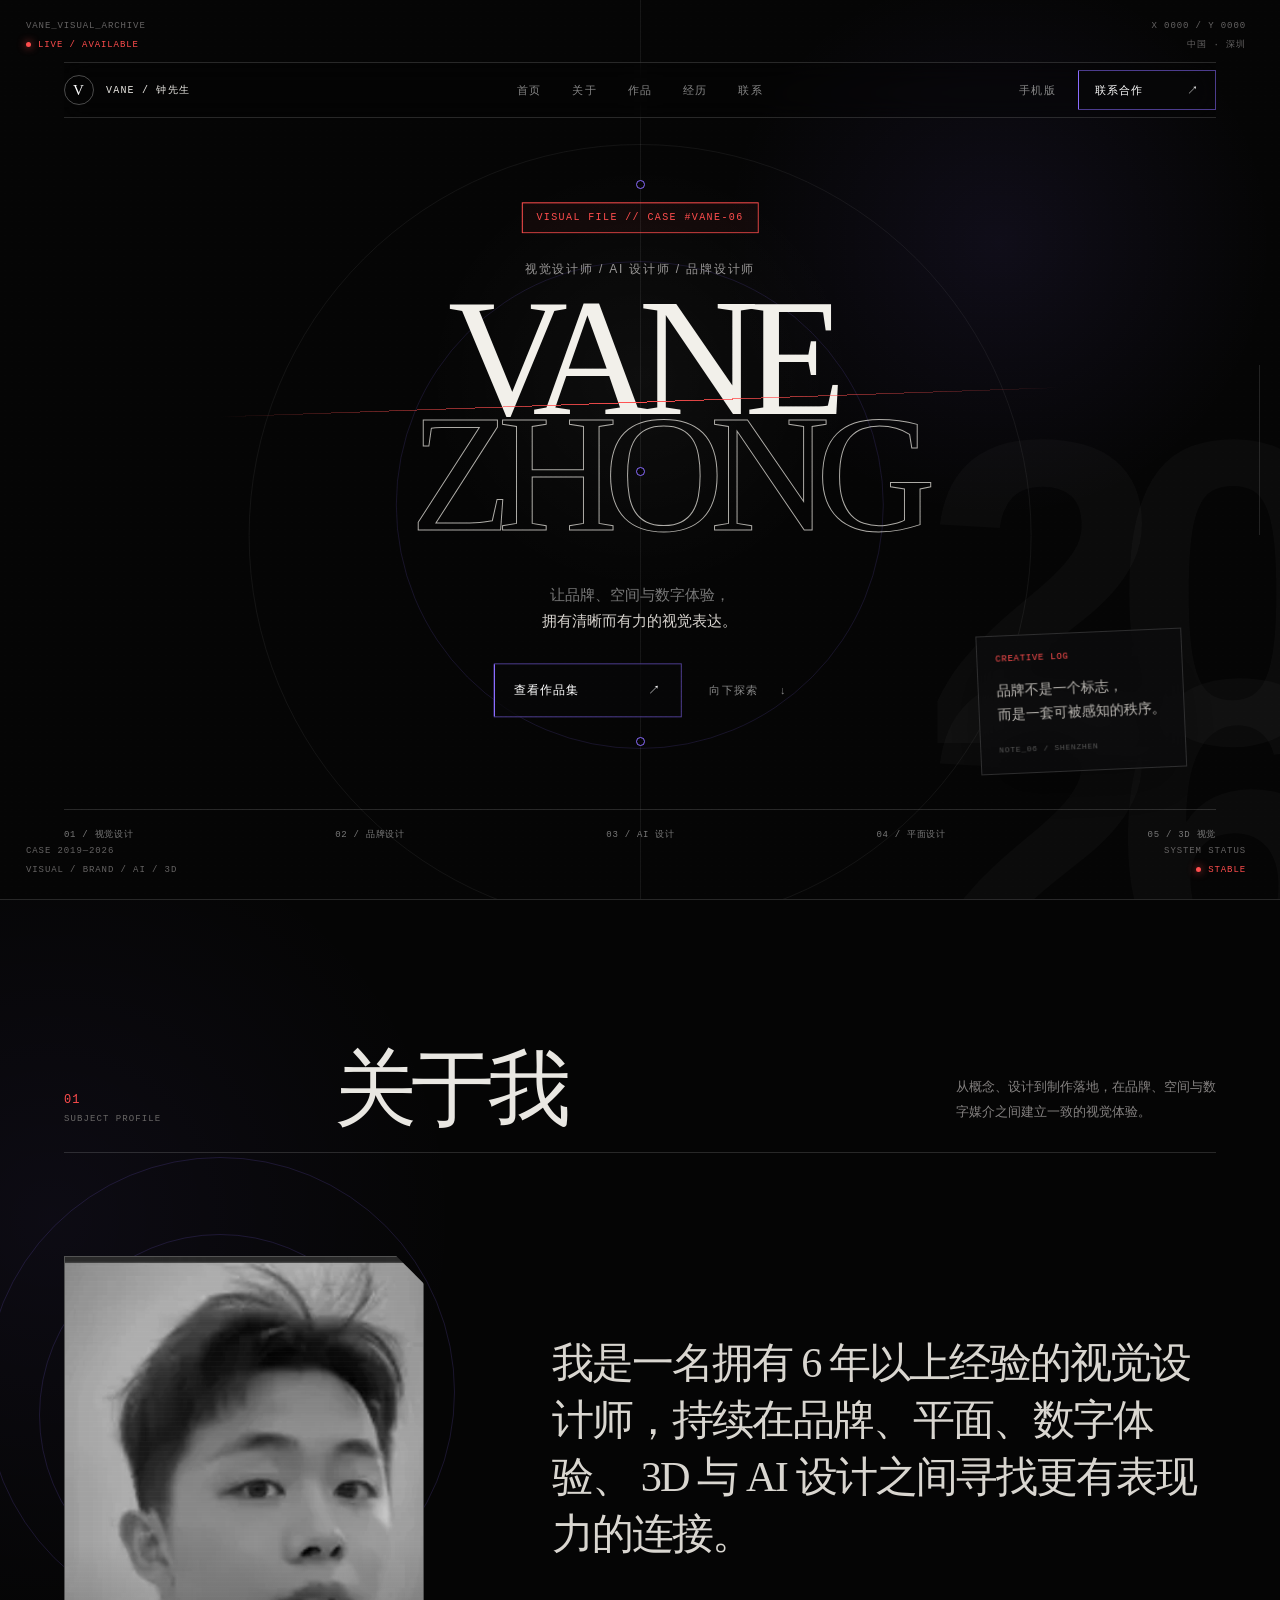
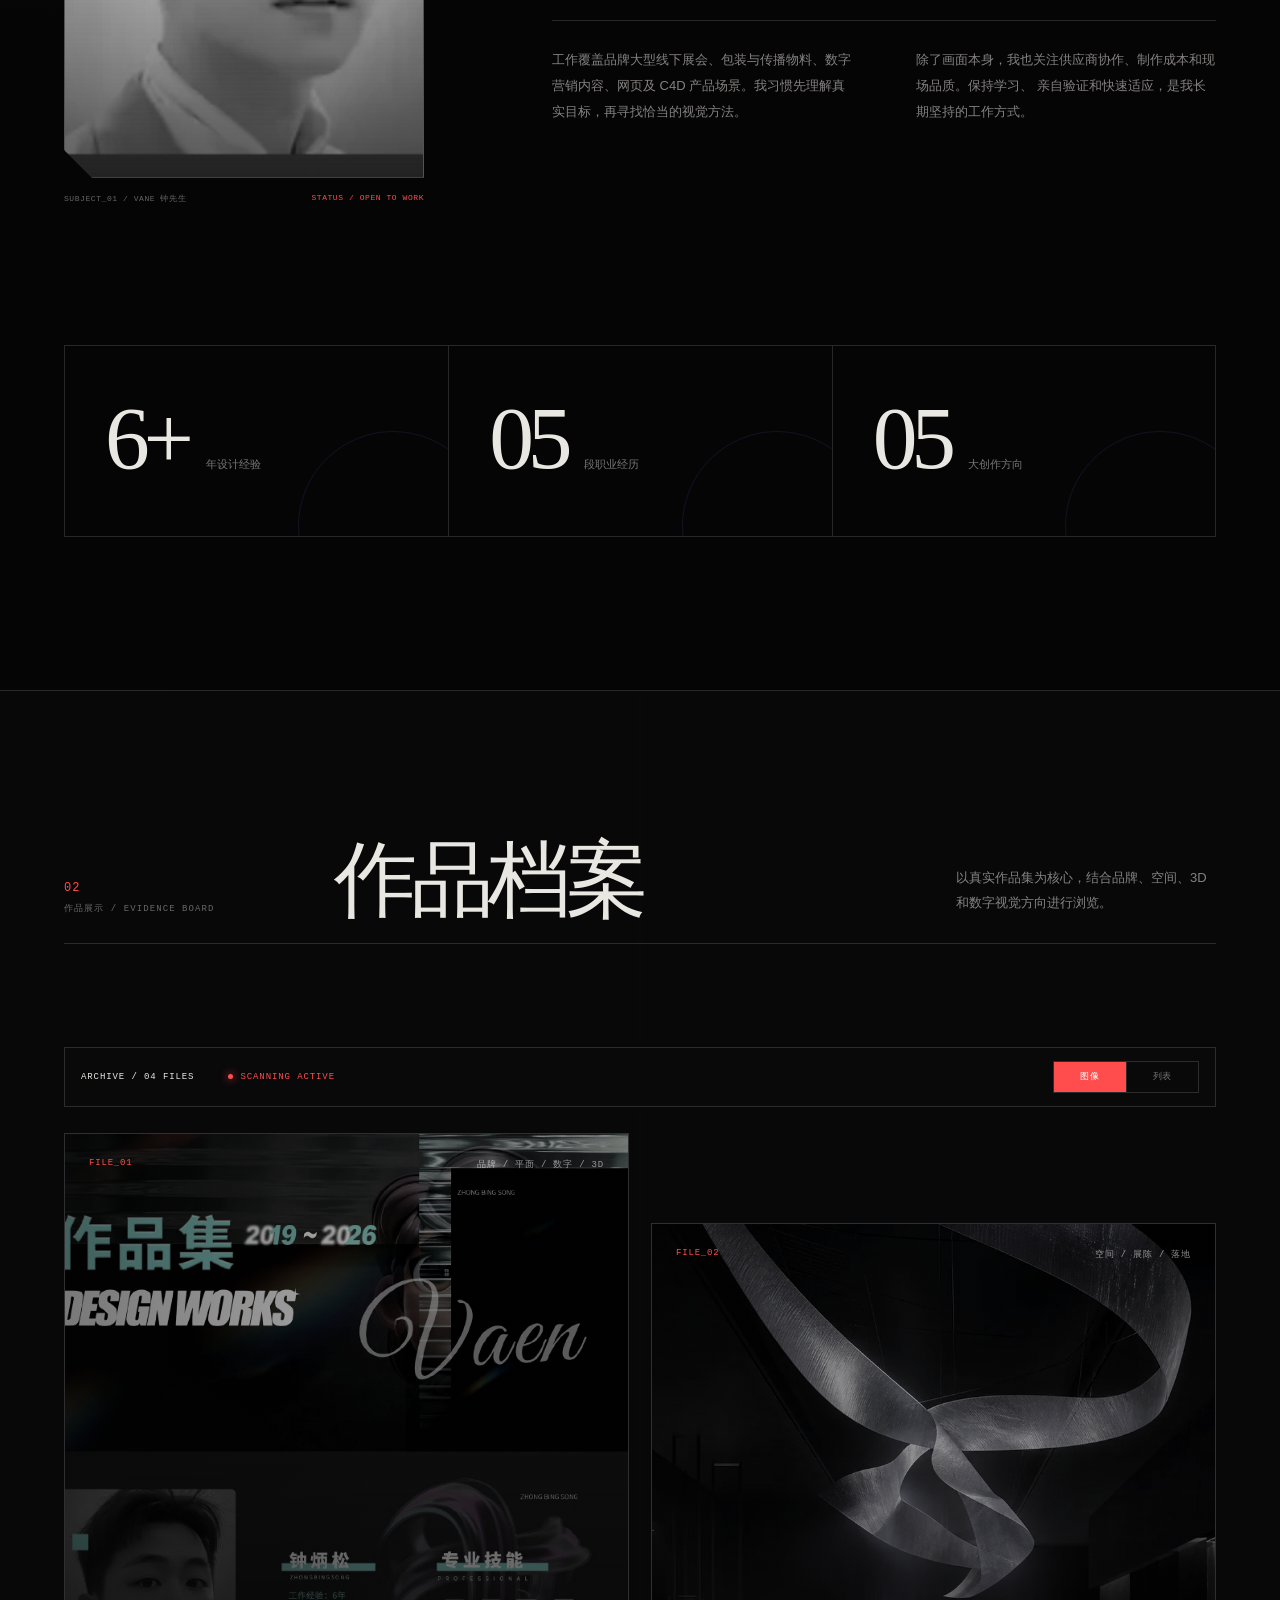
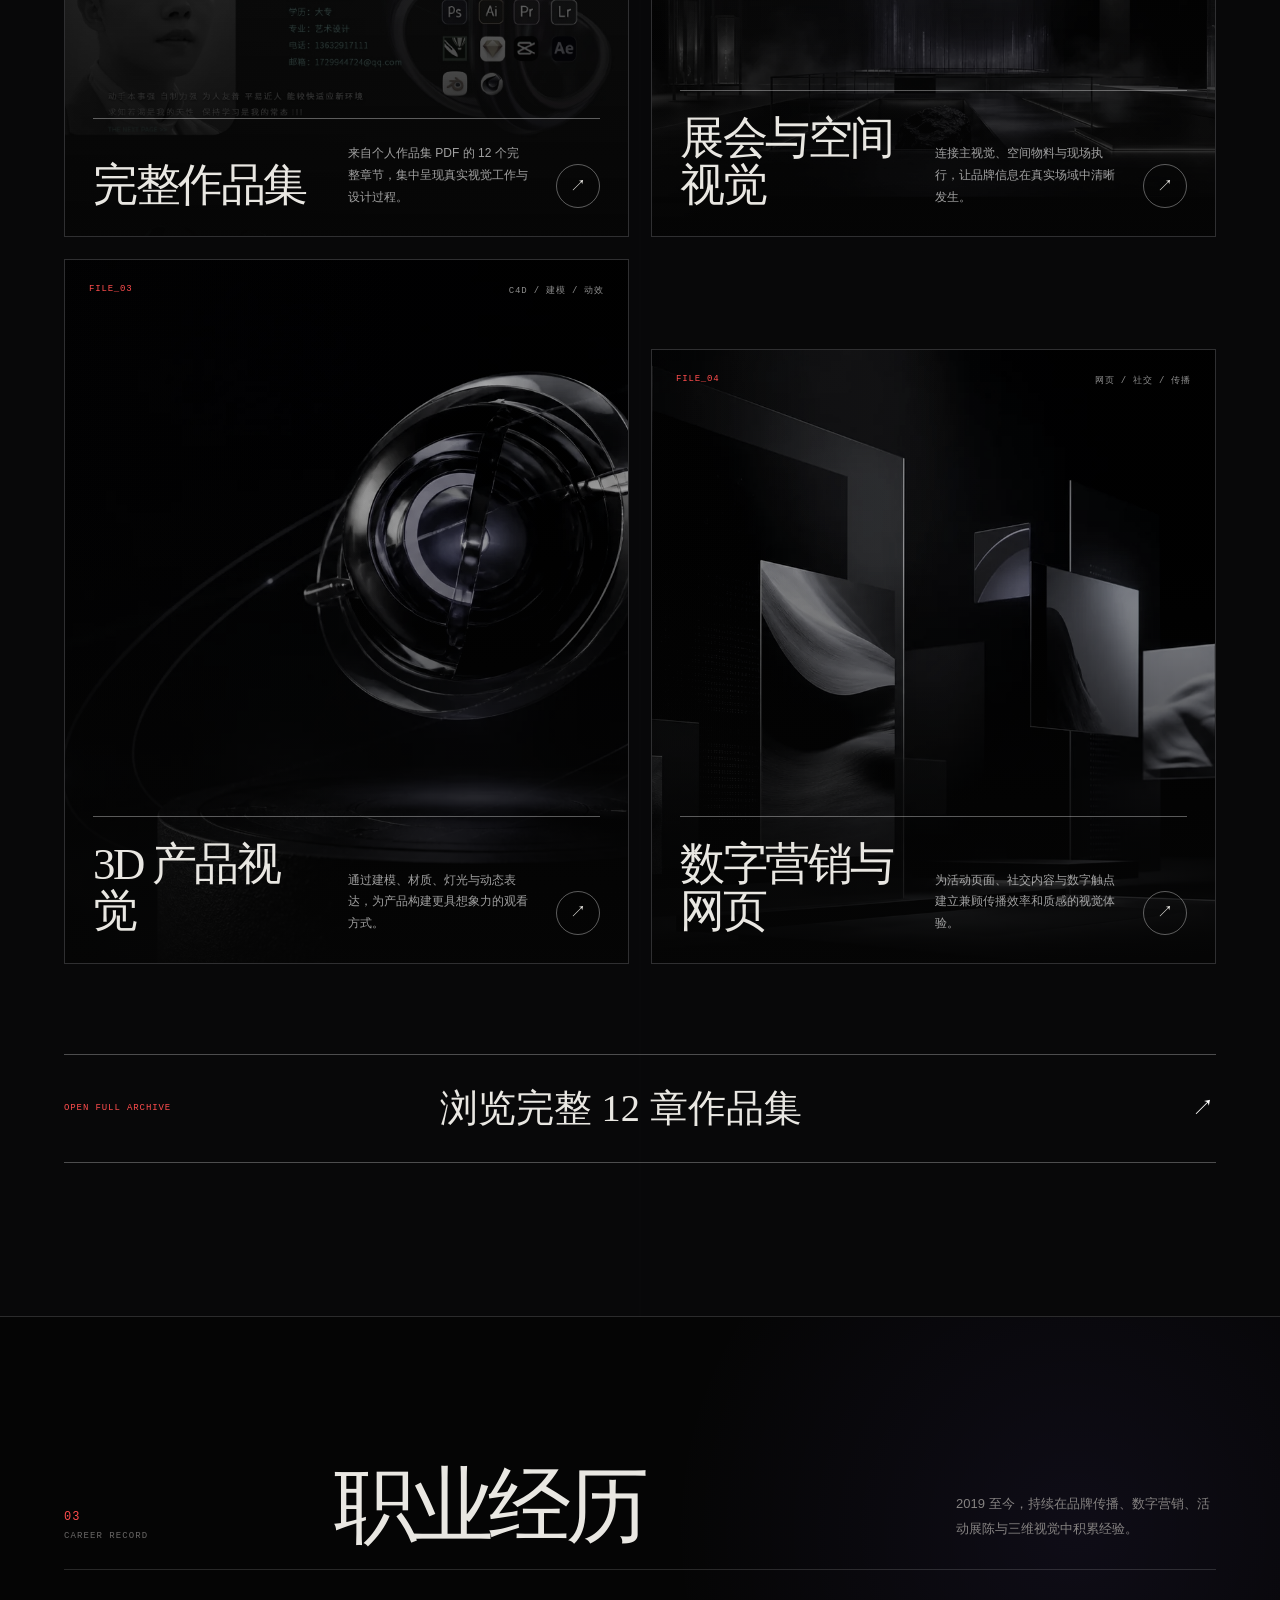
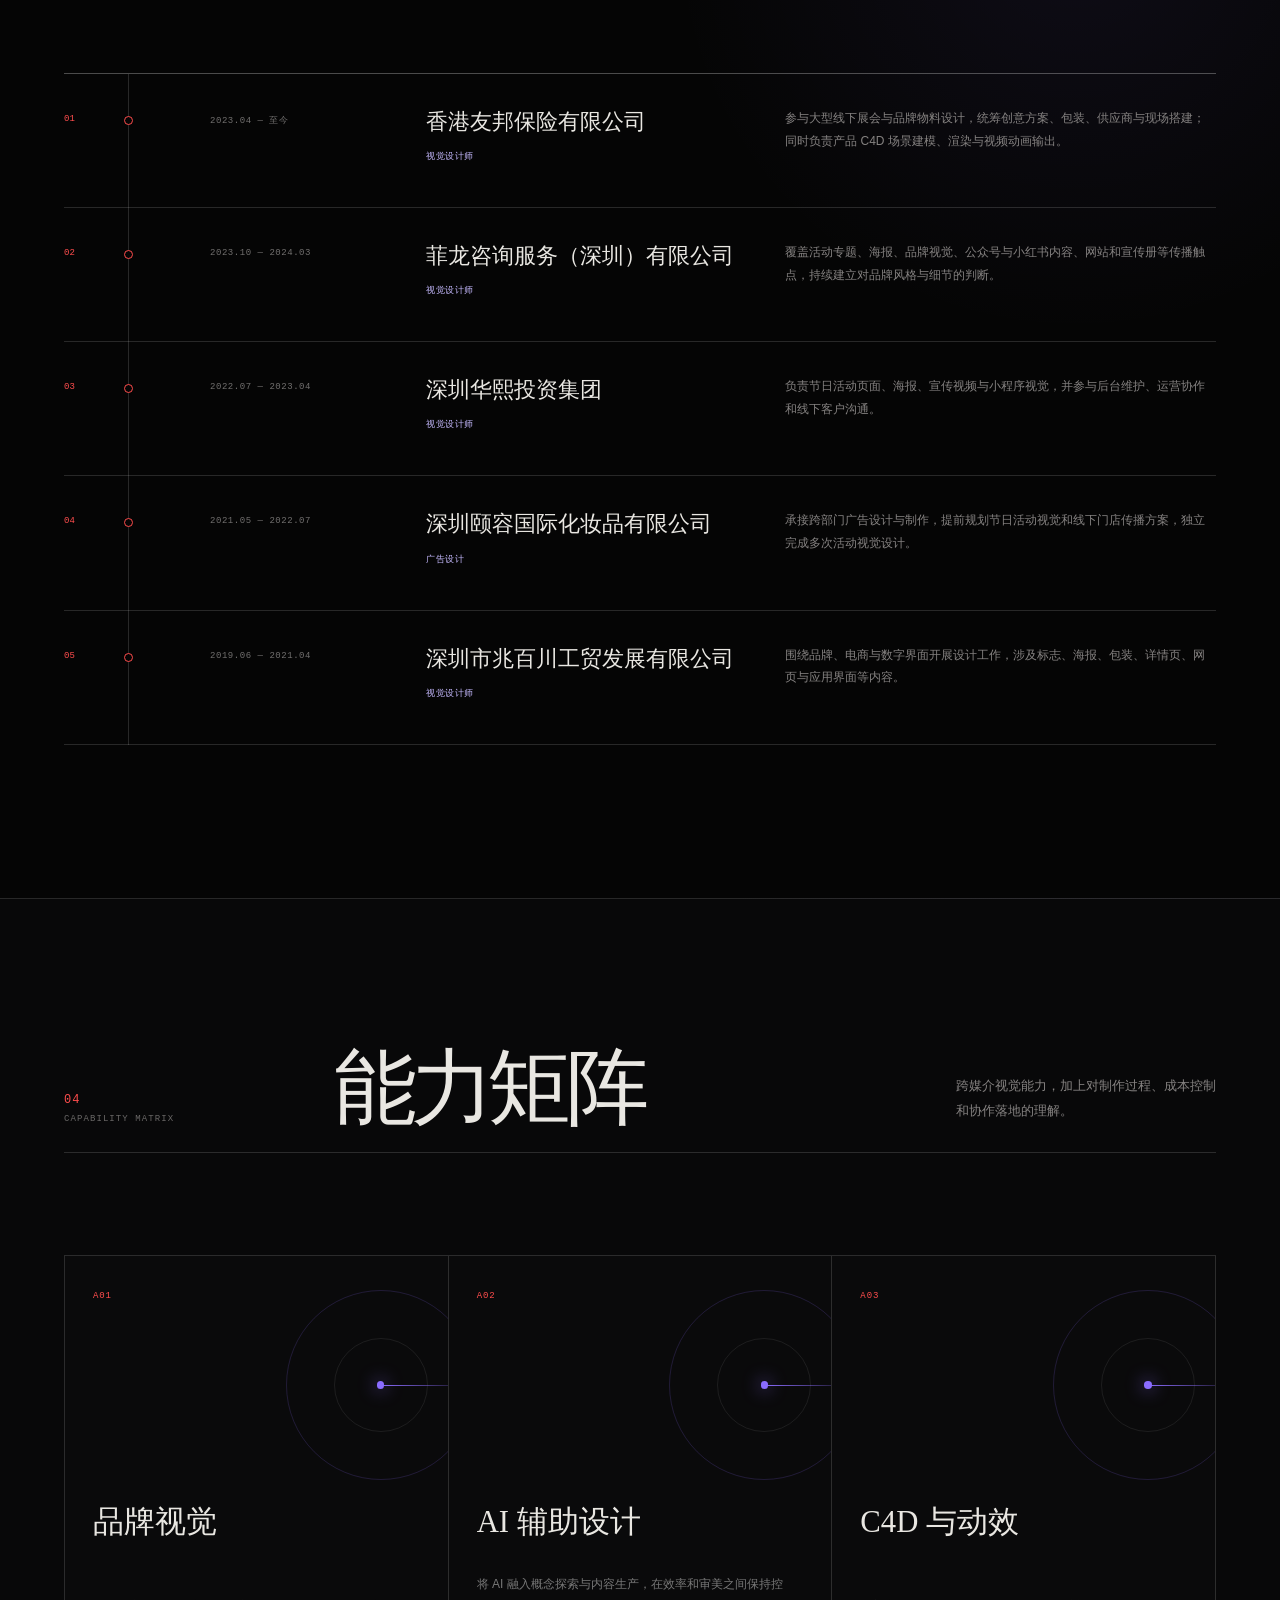
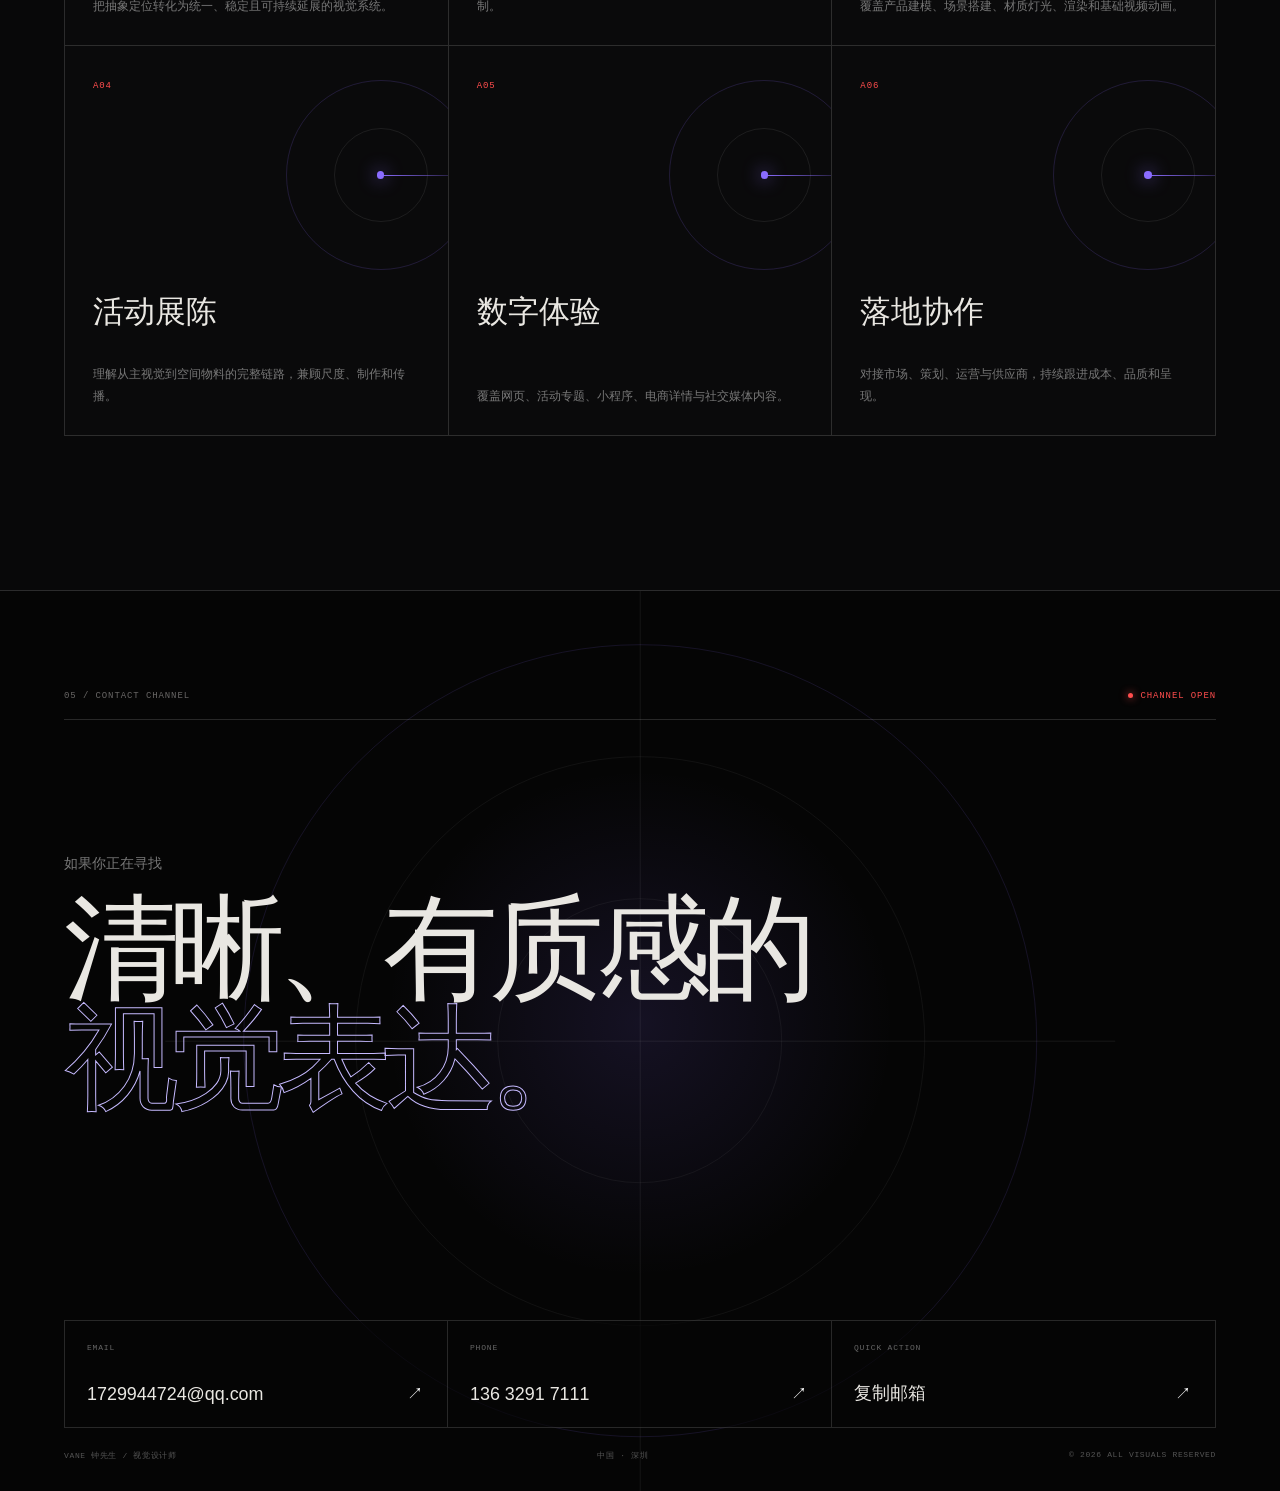
==== commit 6517a113: "Publish hero without anime character" ====
--- a/index.html
+++ b/index.html
@@ -1 +1 @@
-<!DOCTYPE html><html lang="zh-CN"><head><meta charSet="utf-8"/><meta name="viewport" content="width=device-width, initial-scale=1, viewport-fit=cover"/><link rel="preload" as="image" href="/assets/anime-lineart-v1.webp"/><link rel="preload" as="image" href="/assets/vane-avatar.webp"/><link rel="stylesheet" href="/_next/static/chunks/0e~26mi7xi_zy.css" data-precedence="next"/><link rel="preload" as="script" fetchPriority="low" href="/_next/static/chunks/1565v~spl0x2t.js"/><script src="/_next/static/chunks/12lqo4wcst74c.js" async=""></script><script src="/_next/static/chunks/13je0jha5i6.b.js" async=""></script><script src="/_next/static/chunks/0vr8x5c-gfil7.js" async=""></script><script src="/_next/static/chunks/turbopack-0apjbykiy0cpn.js" async=""></script><script src="/_next/static/chunks/11q-3mtsn6em~.js" async=""></script><script src="/_next/static/chunks/00dwf3xlex0q5.js" async=""></script><script src="/_next/static/chunks/0_s.pbna8lbkh.js" async=""></script><meta name="theme-color" content="#050506"/><title>Vane 钟先生｜视觉设计师作品集</title><meta name="description" content="Vane 钟先生的个人作品集，涵盖品牌视觉、AI 设计、平面设计、3D 视觉、活动展陈与数字体验。"/><link rel="manifest" href="/manifest.webmanifest"/><meta property="og:title" content="Vane 钟先生｜视觉设计师作品集"/><meta property="og:description" content="视觉 / 品牌 / AI / 平面 / 3D 设计作品集。"/><meta property="og:url" content="https://so7song.com/"/><meta property="og:site_name" content="Vane 视觉设计师作品集"/><meta property="og:locale" content="zh_CN"/><meta property="og:image" content="https://so7song.com/og.jpg"/><meta property="og:image:width" content="1200"/><meta property="og:image:height" content="630"/><meta property="og:image:alt" content="Vane Zhong 视觉设计师作品集"/><meta property="og:type" content="website"/><meta name="twitter:card" content="summary_large_image"/><meta name="twitter:title" content="Vane 钟先生｜视觉设计师作品集"/><meta name="twitter:description" content="视觉 / 品牌 / AI / 平面 / 3D 设计作品集。"/><meta name="twitter:image" content="https://so7song.com/og.jpg"/><link rel="shortcut icon" href="/favicon.png"/><link rel="icon" href="/favicon.png"/><script src="/_next/static/chunks/03~yq9q893hmn.js" noModule=""></script></head><body><div hidden=""><!--$--><!--/$--></div><main class="case-site"><div class="boot-screen" aria-hidden="true"><div class="boot-mark">V</div><span>VISUAL ARCHIVE / LOADING</span><i></i><strong>ACCESS GRANTED</strong></div><div class="global-grid" aria-hidden="true"></div><div class="global-noise" aria-hidden="true"></div><div class="pointer-light" aria-hidden="true"></div><div class="scroll-rail" aria-hidden="true"><i></i></div><div class="desktop-hud" aria-hidden="true"><div class="hud-block hud-top-left"><span>VANE_VISUAL_ARCHIVE</span><span class="live-signal">LIVE / AVAILABLE</span></div><div class="hud-block hud-top-right"><span>X 0000 / Y 0000</span><span>中国 · 深圳</span></div><div class="hud-block hud-bottom-left"><span>CASE 2019—2026</span><span>VISUAL / BRAND / AI / 3D</span></div><div class="hud-block hud-bottom-right"><span>SYSTEM STATUS</span><span class="live-signal">STABLE</span></div></div><header class="case-header"><a class="case-brand" href="#home" aria-label="返回首页"><span>V</span><span>VANE / 钟先生</span></a><nav aria-label="页面导航"><a href="#home">首页</a><a href="#about">关于</a><a href="#work">作品</a><a href="#experience">经历</a><a href="#contact">联系</a></nav><div class="case-header-actions"><a class="mobile-version-link" href="/mobile/">手机版</a><a class="signal-button" href="#contact">联系合作 <span aria-hidden="true">↗</span></a></div></header><section class="case-hero" id="home" aria-label="首页"><video class="hero-background-video" autoPlay="" loop="" muted="" playsInline="" preload="metadata" aria-hidden="true"><source src="/assets/hero-cinematic.mp4" type="video/mp4"/></video><div class="case-hero-line" aria-hidden="true"><i></i><i></i><i></i></div><div class="hero-anime-lineart" aria-hidden="true"><img src="/assets/anime-lineart-v1.webp" alt=""/><i></i></div><div class="floating-evidence evidence-note" aria-hidden="true"><span>CREATIVE LOG</span><p>品牌不是一个标志，<br/>而是一套可被感知的秩序。</p><small>NOTE_06 / SHENZHEN</small></div><div class="hero-dossier"><div class="secret-label">VISUAL FILE // CASE #VANE-06</div><p class="hero-role">视觉设计师 / AI 设计师 / 品牌设计师</p><h1 class="kinetic-name"><span class="hero-name-word hero-name-vane">VANE</span><span class="hero-name-word hero-name-zhong">ZHONG</span><span class="hero-collision-sparks" aria-hidden="true"><i></i><i></i><i></i><i></i><i></i><i></i><i></i><i></i><i></i><i></i><i></i><i></i><b></b></span></h1><p class="hero-statement">让品牌、空间与数字体验，<strong>拥有清晰而有力的视觉表达。</strong></p><div class="hero-links"><a class="signal-button large" href="/portfolio/">查看作品集 <span aria-hidden="true">↗</span></a><a class="text-link" href="#about">向下探索 <span aria-hidden="true">↓</span></a></div></div><div class="hero-disciplines" aria-label="五大创作方向"><span>01<!-- --> / <!-- -->视觉设计</span><span>02<!-- --> / <!-- -->品牌设计</span><span>03<!-- --> / <!-- -->AI 设计</span><span>04<!-- --> / <!-- -->平面设计</span><span>05<!-- --> / <!-- -->3D 视觉</span></div><div class="hero-year" aria-hidden="true">20<br/>26</div></section><section class="case-about case-section" id="about"><div class="case-shell"><div class="case-section-heading"><div class="case-section-code"><span>01</span><span>SUBJECT PROFILE</span></div><h2>关于我</h2><p>从概念、设计到制作落地，在品牌、空间与数字媒介之间建立一致的视觉体验。</p></div><div class="profile-layout"><figure class="profile-photo"><div class="photo-frame"><img src="/assets/vane-avatar.webp" alt="Vane 钟先生" width="520" height="520"/></div><figcaption><span>SUBJECT_01 / VANE 钟先生</span><span>STATUS / OPEN TO WORK</span></figcaption></figure><div class="profile-copy"><p class="profile-lead">我是一名拥有 6 年以上经验的视觉设计师，持续在品牌、平面、数字体验、 3D 与 AI 设计之间寻找更有表现力的连接。</p><div class="profile-details"><p>工作覆盖品牌大型线下展会、包装与传播物料、数字营销内容、网页及 C4D 产品场景。我习惯先理解真实目标，再寻找恰当的视觉方法。</p><p>除了画面本身，我也关注供应商协作、制作成本和现场品质。保持学习、 亲自验证和快速适应，是我长期坚持的工作方式。</p></div></div></div><div class="case-stats" aria-label="六年以上经验与五大创作方向"><div class="case-stat"><strong>6+</strong><span>年设计经验</span><i aria-hidden="true"></i></div><div class="case-stat"><strong>05</strong><span>段职业经历</span><i aria-hidden="true"></i></div><div class="case-stat"><strong>05</strong><span>大创作方向</span><i aria-hidden="true"></i></div></div></div></section><section class="case-work case-section" id="work"><div class="case-shell"><div class="case-section-heading"><div class="case-section-code"><span>02</span><span>作品展示 / EVIDENCE BOARD</span></div><h2>作品档案</h2><p>以真实作品集为核心，结合品牌、空间、3D 和数字视觉方向进行浏览。</p></div><div class="work-toolbar"><div><span>ARCHIVE / 04 FILES</span><span class="live-signal">SCANNING ACTIVE</span></div><div class="view-switch" aria-label="项目显示方式"><button type="button" class="active" aria-pressed="true">图像</button><button type="button" class="" aria-pressed="false">列表</button></div></div><div class="evidence-grid "><a class="evidence-card" href="/portfolio"><div class="evidence-image"><picture><source media="(max-width: 760px)" srcSet="/assets/portfolio/mobile/portfolio-01.webp"/><img src="/assets/portfolio/portfolio-01.webp" alt="完整作品集" loading="lazy"/></picture><div class="scan-line" aria-hidden="true"></div></div><div class="evidence-card-meta"><span>FILE_<!-- -->01</span><span>品牌 / 平面 / 数字 / 3D</span></div><div class="evidence-card-copy"><h3>完整作品集</h3><p>来自个人作品集 PDF 的 12 个完整章节，集中呈现真实视觉工作与设计过程。</p><span class="round-arrow"><span aria-hidden="true">↗</span></span></div></a><a class="evidence-card" href="/portfolio"><div class="evidence-image"><img src="/assets/project-space.webp" alt="展会与空间视觉" loading="lazy"/><div class="scan-line" aria-hidden="true"></div></div><div class="evidence-card-meta"><span>FILE_<!-- -->02</span><span>空间 / 展陈 / 落地</span></div><div class="evidence-card-copy"><h3>展会与空间视觉</h3><p>连接主视觉、空间物料与现场执行，让品牌信息在真实场域中清晰发生。</p><span class="round-arrow"><span aria-hidden="true">↗</span></span></div></a><a class="evidence-card" href="/portfolio"><div class="evidence-image"><img src="/assets/project-3d.webp" alt="3D 产品视觉" loading="lazy"/><div class="scan-line" aria-hidden="true"></div></div><div class="evidence-card-meta"><span>FILE_<!-- -->03</span><span>C4D / 建模 / 动效</span></div><div class="evidence-card-copy"><h3>3D 产品视觉</h3><p>通过建模、材质、灯光与动态表达，为产品构建更具想象力的观看方式。</p><span class="round-arrow"><span aria-hidden="true">↗</span></span></div></a><a class="evidence-card" href="/portfolio"><div class="evidence-image"><img src="/assets/project-digital.webp" alt="数字营销与网页" loading="lazy"/><div class="scan-line" aria-hidden="true"></div></div><div class="evidence-card-meta"><span>FILE_<!-- -->04</span><span>网页 / 社交 / 传播</span></div><div class="evidence-card-copy"><h3>数字营销与网页</h3><p>为活动页面、社交内容与数字触点建立兼顾传播效率和质感的视觉体验。</p><span class="round-arrow"><span aria-hidden="true">↗</span></span></div></a></div><a class="archive-link" href="/portfolio/"><span>OPEN FULL ARCHIVE</span><strong>浏览完整 12 章作品集</strong><span aria-hidden="true">↗</span></a></div></section><section class="case-experience case-section" id="experience"><div class="case-shell"><div class="case-section-heading"><div class="case-section-code"><span>03</span><span>CAREER RECORD</span></div><h2>职业经历</h2><p>2019 至今，持续在品牌传播、数字营销、活动展陈与三维视觉中积累经验。</p></div><div class="career-board"><div class="career-spine" aria-hidden="true"></div><article class="career-file"><div class="career-index"><span>01</span><i></i></div><time>2023.04 — 至今</time><div class="career-title"><h3>香港友邦保险有限公司</h3><span>视觉设计师</span></div><p>参与大型线下展会与品牌物料设计，统筹创意方案、包装、供应商与现场搭建；同时负责产品 C4D 场景建模、渲染与视频动画输出。</p></article><article class="career-file"><div class="career-index"><span>02</span><i></i></div><time>2023.10 — 2024.03</time><div class="career-title"><h3>菲龙咨询服务（深圳）有限公司</h3><span>视觉设计师</span></div><p>覆盖活动专题、海报、品牌视觉、公众号与小红书内容、网站和宣传册等传播触点，持续建立对品牌风格与细节的判断。</p></article><article class="career-file"><div class="career-index"><span>03</span><i></i></div><time>2022.07 — 2023.04</time><div class="career-title"><h3>深圳华熙投资集团</h3><span>视觉设计师</span></div><p>负责节日活动页面、海报、宣传视频与小程序视觉，并参与后台维护、运营协作和线下客户沟通。</p></article><article class="career-file"><div class="career-index"><span>04</span><i></i></div><time>2021.05 — 2022.07</time><div class="career-title"><h3>深圳颐容国际化妆品有限公司</h3><span>广告设计</span></div><p>承接跨部门广告设计与制作，提前规划节日活动视觉和线下门店传播方案，独立完成多次活动视觉设计。</p></article><article class="career-file"><div class="career-index"><span>05</span><i></i></div><time>2019.06 — 2021.04</time><div class="career-title"><h3>深圳市兆百川工贸发展有限公司</h3><span>视觉设计师</span></div><p>围绕品牌、电商与数字界面开展设计工作，涉及标志、海报、包装、详情页、网页与应用界面等内容。</p></article></div></div></section><section class="case-strengths case-section" id="strengths"><div class="case-shell"><div class="case-section-heading"><div class="case-section-code"><span>04</span><span>CAPABILITY MATRIX</span></div><h2>能力矩阵</h2><p>跨媒介视觉能力，加上对制作过程、成本控制和协作落地的理解。</p></div><div class="capability-grid"><article class="capability-card"><span>A01</span><div class="capability-radar" aria-hidden="true"><i></i></div><h3>品牌视觉</h3><p>把抽象定位转化为统一、稳定且可持续延展的视觉系统。</p></article><article class="capability-card"><span>A02</span><div class="capability-radar" aria-hidden="true"><i></i></div><h3>AI 辅助设计</h3><p>将 AI 融入概念探索与内容生产，在效率和审美之间保持控制。</p></article><article class="capability-card"><span>A03</span><div class="capability-radar" aria-hidden="true"><i></i></div><h3>C4D 与动效</h3><p>覆盖产品建模、场景搭建、材质灯光、渲染和基础视频动画。</p></article><article class="capability-card"><span>A04</span><div class="capability-radar" aria-hidden="true"><i></i></div><h3>活动展陈</h3><p>理解从主视觉到空间物料的完整链路，兼顾尺度、制作和传播。</p></article><article class="capability-card"><span>A05</span><div class="capability-radar" aria-hidden="true"><i></i></div><h3>数字体验</h3><p>覆盖网页、活动专题、小程序、电商详情与社交媒体内容。</p></article><article class="capability-card"><span>A06</span><div class="capability-radar" aria-hidden="true"><i></i></div><h3>落地协作</h3><p>对接市场、策划、运营与供应商，持续跟进成本、品质和呈现。</p></article></div></div></section><section class="case-contact" id="contact"><div class="contact-crosshair" aria-hidden="true"><i></i><b></b></div><div class="case-shell contact-shell"><div class="contact-status"><span>05 / CONTACT CHANNEL</span><span class="live-signal">CHANNEL OPEN</span></div><p>如果你正在寻找</p><h2>清晰、有质感的<br/><em>视觉表达。</em></h2><div class="contact-grid"><a href="mailto:1729944724@qq.com"><span>EMAIL</span><strong>1729944724@qq.com</strong><span aria-hidden="true">↗</span></a><a href="tel:13632917111"><span>PHONE</span><strong>136 3291 7111</strong><span aria-hidden="true">↗</span></a><button type="button" aria-live="polite"><span>QUICK ACTION</span><strong>复制邮箱</strong><span aria-hidden="true">↗</span></button></div><footer class="case-footer"><span>VANE 钟先生 / 视觉设计师</span><span>中国 · 深圳</span><span>© <!-- -->2026<!-- --> ALL VISUALS RESERVED</span></footer></div></section><a class="mobile-app-fab" href="/mobile/" aria-label="打开手机版作品集"><span>APP</span><strong>手机版</strong></a></main><!--$--><!--/$--><script src="/_next/static/chunks/1565v~spl0x2t.js" id="_R_" async=""></script><script>(self.__next_f=self.__next_f||[]).push([0])</script><script>self.__next_f.push([1,"1:\"$Sreact.fragment\"\n2:I[22378,[\"/_next/static/chunks/11q-3mtsn6em~.js\",\"/_next/static/chunks/00dwf3xlex0q5.js\"],\"default\"]\n3:I[99582,[\"/_next/static/chunks/11q-3mtsn6em~.js\",\"/_next/static/chunks/00dwf3xlex0q5.js\"],\"default\"]\n4:I[732,[\"/_next/static/chunks/11q-3mtsn6em~.js\",\"/_next/static/chunks/00dwf3xlex0q5.js\"],\"ClientPageRoot\"]\n5:I[31713,[\"/_next/static/chunks/11q-3mtsn6em~.js\",\"/_next/static/chunks/00dwf3xlex0q5.js\",\"/_next/static/chunks/0_s.pbna8lbkh.js\"],\"default\"]\n8:I[25326,[\"/_next/static/chunks/11q-3mtsn6em~.js\",\"/_next/static/chunks/00dwf3xlex0q5.js\"],\"OutletBoundary\"]\n9:\"$Sreact.suspense\"\nb:I[25326,[\"/_next/static/chunks/11q-3mtsn6em~.js\",\"/_next/static/chunks/00dwf3xlex0q5.js\"],\"ViewportBoundary\"]\nd:I[25326,[\"/_next/static/chunks/11q-3mtsn6em~.js\",\"/_next/static/chunks/00dwf3xlex0q5.js\"],\"MetadataBoundary\"]\nf:I[95394,[\"/_next/static/chunks/11q-3mtsn6em~.js\",\"/_next/static/chunks/00dwf3xlex0q5.js\"],\"default\",1]\n:HL[\"/_next/static/chunks/0e~26mi7xi_zy.css\",\"style\"]\n"])</script><script>self.__next_f.push([1,"0:{\"P\":null,\"c\":[\"\",\"\"],\"q\":\"\",\"i\":false,\"f\":[[[\"\",{\"children\":[\"__PAGE__\",{}]},\"$undefined\",\"$undefined\",16],[[\"$\",\"$1\",\"c\",{\"children\":[[[\"$\",\"link\",\"0\",{\"rel\":\"stylesheet\",\"href\":\"/_next/static/chunks/0e~26mi7xi_zy.css\",\"precedence\":\"next\",\"crossOrigin\":\"$undefined\",\"nonce\":\"$undefined\"}],[\"$\",\"script\",\"script-0\",{\"src\":\"/_next/static/chunks/11q-3mtsn6em~.js\",\"async\":true,\"nonce\":\"$undefined\"}],[\"$\",\"script\",\"script-1\",{\"src\":\"/_next/static/chunks/00dwf3xlex0q5.js\",\"async\":true,\"nonce\":\"$undefined\"}]],[\"$\",\"html\",null,{\"lang\":\"zh-CN\",\"children\":[\"$\",\"body\",null,{\"children\":[\"$\",\"$L2\",null,{\"parallelRouterKey\":\"children\",\"error\":\"$undefined\",\"errorStyles\":\"$undefined\",\"errorScripts\":\"$undefined\",\"template\":[\"$\",\"$L3\",null,{}],\"templateStyles\":\"$undefined\",\"templateScripts\":\"$undefined\",\"notFound\":[[[\"$\",\"title\",null,{\"children\":\"404: This page could not be found.\"}],[\"$\",\"div\",null,{\"style\":{\"fontFamily\":\"system-ui,\\\"Segoe UI\\\",Roboto,Helvetica,Arial,sans-serif,\\\"Apple Color Emoji\\\",\\\"Segoe UI Emoji\\\"\",\"height\":\"100vh\",\"textAlign\":\"center\",\"display\":\"flex\",\"flexDirection\":\"column\",\"alignItems\":\"center\",\"justifyContent\":\"center\"},\"children\":[\"$\",\"div\",null,{\"children\":[[\"$\",\"style\",null,{\"dangerouslySetInnerHTML\":{\"__html\":\"body{color:#000;background:#fff;margin:0}.next-error-h1{border-right:1px solid rgba(0,0,0,.3)}@media (prefers-color-scheme:dark){body{color:#fff;background:#000}.next-error-h1{border-right:1px solid rgba(255,255,255,.3)}}\"}}],[\"$\",\"h1\",null,{\"className\":\"next-error-h1\",\"style\":{\"display\":\"inline-block\",\"margin\":\"0 20px 0 0\",\"padding\":\"0 23px 0 0\",\"fontSize\":24,\"fontWeight\":500,\"verticalAlign\":\"top\",\"lineHeight\":\"49px\"},\"children\":404}],[\"$\",\"div\",null,{\"style\":{\"display\":\"inline-block\"},\"children\":[\"$\",\"h2\",null,{\"style\":{\"fontSize\":14,\"fontWeight\":400,\"lineHeight\":\"49px\",\"margin\":0},\"children\":\"This page could not be found.\"}]}]]}]}]],[]],\"forbidden\":\"$undefined\",\"unauthorized\":\"$undefined\"}]}]}]]}],{\"children\":[[\"$\",\"$1\",\"c\",{\"children\":[[\"$\",\"$L4\",null,{\"Component\":\"$5\",\"serverProvidedParams\":{\"searchParams\":{},\"params\":{},\"promises\":[\"$@6\",\"$@7\"]}}],[[\"$\",\"script\",\"script-0\",{\"src\":\"/_next/static/chunks/0_s.pbna8lbkh.js\",\"async\":true,\"nonce\":\"$undefined\"}]],[\"$\",\"$L8\",null,{\"children\":[\"$\",\"$9\",null,{\"name\":\"Next.MetadataOutlet\",\"children\":\"$@a\"}]}]]}],{},null,false,null]},null,false,null],[\"$\",\"$1\",\"h\",{\"children\":[null,[\"$\",\"$Lb\",null,{\"children\":\"$Lc\"}],[\"$\",\"div\",null,{\"hidden\":true,\"children\":[\"$\",\"$Ld\",null,{\"children\":[\"$\",\"$9\",null,{\"name\":\"Next.Metadata\",\"children\":\"$Le\"}]}]}],null]}],false]],\"m\":\"$undefined\",\"G\":[\"$f\",[[\"$\",\"link\",\"0\",{\"rel\":\"stylesheet\",\"href\":\"/_next/static/chunks/0e~26mi7xi_zy.css\",\"precedence\":\"next\",\"crossOrigin\":\"$undefined\",\"nonce\":\"$undefined\"}]]],\"S\":true,\"h\":null,\"s\":\"$undefined\",\"l\":\"$undefined\",\"p\":\"$undefined\",\"d\":\"$undefined\",\"b\":\"lX4Op_rxrKCOSCWt1Hc9G\"}\n"])</script><script>self.__next_f.push([1,"6:{}\n7:\"$0:f:0:1:1:children:0:props:children:0:props:serverProvidedParams:params\"\n"])</script><script>self.__next_f.push([1,"c:[[\"$\",\"meta\",\"0\",{\"charSet\":\"utf-8\"}],[\"$\",\"meta\",\"1\",{\"name\":\"viewport\",\"content\":\"width=device-width, initial-scale=1, viewport-fit=cover\"}],[\"$\",\"meta\",\"2\",{\"name\":\"theme-color\",\"content\":\"#050506\"}]]\n"])</script><script>self.__next_f.push([1,"10:I[20676,[\"/_next/static/chunks/11q-3mtsn6em~.js\",\"/_next/static/chunks/00dwf3xlex0q5.js\"],\"IconMark\"]\na:null\n"])</script><script>self.__next_f.push([1,"e:[[\"$\",\"title\",\"0\",{\"children\":\"Vane 钟先生｜视觉设计师作品集\"}],[\"$\",\"meta\",\"1\",{\"name\":\"description\",\"content\":\"Vane 钟先生的个人作品集，涵盖品牌视觉、AI 设计、平面设计、3D 视觉、活动展陈与数字体验。\"}],[\"$\",\"link\",\"2\",{\"rel\":\"manifest\",\"href\":\"/manifest.webmanifest\",\"crossOrigin\":\"$undefined\"}],[\"$\",\"meta\",\"3\",{\"property\":\"og:title\",\"content\":\"Vane 钟先生｜视觉设计师作品集\"}],[\"$\",\"meta\",\"4\",{\"property\":\"og:description\",\"content\":\"视觉 / 品牌 / AI / 平面 / 3D 设计作品集。\"}],[\"$\",\"meta\",\"5\",{\"property\":\"og:url\",\"content\":\"https://so7song.com/\"}],[\"$\",\"meta\",\"6\",{\"property\":\"og:site_name\",\"content\":\"Vane 视觉设计师作品集\"}],[\"$\",\"meta\",\"7\",{\"property\":\"og:locale\",\"content\":\"zh_CN\"}],[\"$\",\"meta\",\"8\",{\"property\":\"og:image\",\"content\":\"https://so7song.com/og.jpg\"}],[\"$\",\"meta\",\"9\",{\"property\":\"og:image:width\",\"content\":\"1200\"}],[\"$\",\"meta\",\"10\",{\"property\":\"og:image:height\",\"content\":\"630\"}],[\"$\",\"meta\",\"11\",{\"property\":\"og:image:alt\",\"content\":\"Vane Zhong 视觉设计师作品集\"}],[\"$\",\"meta\",\"12\",{\"property\":\"og:type\",\"content\":\"website\"}],[\"$\",\"meta\",\"13\",{\"name\":\"twitter:card\",\"content\":\"summary_large_image\"}],[\"$\",\"meta\",\"14\",{\"name\":\"twitter:title\",\"content\":\"Vane 钟先生｜视觉设计师作品集\"}],[\"$\",\"meta\",\"15\",{\"name\":\"twitter:description\",\"content\":\"视觉 / 品牌 / AI / 平面 / 3D 设计作品集。\"}],[\"$\",\"meta\",\"16\",{\"name\":\"twitter:image\",\"content\":\"https://so7song.com/og.jpg\"}],[\"$\",\"link\",\"17\",{\"rel\":\"shortcut icon\",\"href\":\"/favicon.png\"}],[\"$\",\"link\",\"18\",{\"rel\":\"icon\",\"href\":\"/favicon.png\"}],[\"$\",\"$L10\",\"19\",{}]]\n"])</script></body></html>+<!DOCTYPE html><html lang="zh-CN"><head><meta charSet="utf-8"/><meta name="viewport" content="width=device-width, initial-scale=1, viewport-fit=cover"/><link rel="preload" as="image" href="/assets/vane-avatar.webp"/><link rel="stylesheet" href="/_next/static/chunks/187uxnarb_sd4.css" data-precedence="next"/><link rel="preload" as="script" fetchPriority="low" href="/_next/static/chunks/1565v~spl0x2t.js"/><script src="/_next/static/chunks/12lqo4wcst74c.js" async=""></script><script src="/_next/static/chunks/13je0jha5i6.b.js" async=""></script><script src="/_next/static/chunks/0vr8x5c-gfil7.js" async=""></script><script src="/_next/static/chunks/turbopack-0apjbykiy0cpn.js" async=""></script><script src="/_next/static/chunks/11q-3mtsn6em~.js" async=""></script><script src="/_next/static/chunks/00dwf3xlex0q5.js" async=""></script><script src="/_next/static/chunks/0w9r-m2fqxh_w.js" async=""></script><meta name="theme-color" content="#050506"/><title>Vane 钟先生｜视觉设计师作品集</title><meta name="description" content="Vane 钟先生的个人作品集，涵盖品牌视觉、AI 设计、平面设计、3D 视觉、活动展陈与数字体验。"/><link rel="manifest" href="/manifest.webmanifest"/><meta property="og:title" content="Vane 钟先生｜视觉设计师作品集"/><meta property="og:description" content="视觉 / 品牌 / AI / 平面 / 3D 设计作品集。"/><meta property="og:url" content="https://so7song.com/"/><meta property="og:site_name" content="Vane 视觉设计师作品集"/><meta property="og:locale" content="zh_CN"/><meta property="og:image" content="https://so7song.com/og.jpg"/><meta property="og:image:width" content="1200"/><meta property="og:image:height" content="630"/><meta property="og:image:alt" content="Vane Zhong 视觉设计师作品集"/><meta property="og:type" content="website"/><meta name="twitter:card" content="summary_large_image"/><meta name="twitter:title" content="Vane 钟先生｜视觉设计师作品集"/><meta name="twitter:description" content="视觉 / 品牌 / AI / 平面 / 3D 设计作品集。"/><meta name="twitter:image" content="https://so7song.com/og.jpg"/><link rel="shortcut icon" href="/favicon.png"/><link rel="icon" href="/favicon.png"/><script src="/_next/static/chunks/03~yq9q893hmn.js" noModule=""></script></head><body><div hidden=""><!--$--><!--/$--></div><main class="case-site"><div class="boot-screen" aria-hidden="true"><div class="boot-mark">V</div><span>VISUAL ARCHIVE / LOADING</span><i></i><strong>ACCESS GRANTED</strong></div><div class="global-grid" aria-hidden="true"></div><div class="global-noise" aria-hidden="true"></div><div class="pointer-light" aria-hidden="true"></div><div class="scroll-rail" aria-hidden="true"><i></i></div><div class="desktop-hud" aria-hidden="true"><div class="hud-block hud-top-left"><span>VANE_VISUAL_ARCHIVE</span><span class="live-signal">LIVE / AVAILABLE</span></div><div class="hud-block hud-top-right"><span>X 0000 / Y 0000</span><span>中国 · 深圳</span></div><div class="hud-block hud-bottom-left"><span>CASE 2019—2026</span><span>VISUAL / BRAND / AI / 3D</span></div><div class="hud-block hud-bottom-right"><span>SYSTEM STATUS</span><span class="live-signal">STABLE</span></div></div><header class="case-header"><a class="case-brand" href="#home" aria-label="返回首页"><span>V</span><span>VANE / 钟先生</span></a><nav aria-label="页面导航"><a href="#home">首页</a><a href="#about">关于</a><a href="#work">作品</a><a href="#experience">经历</a><a href="#contact">联系</a></nav><div class="case-header-actions"><a class="mobile-version-link" href="/mobile/">手机版</a><a class="signal-button" href="#contact">联系合作 <span aria-hidden="true">↗</span></a></div></header><section class="case-hero" id="home" aria-label="首页"><video class="hero-background-video" autoPlay="" loop="" muted="" playsInline="" preload="metadata" aria-hidden="true"><source src="/assets/hero-cinematic.mp4" type="video/mp4"/></video><div class="case-hero-line" aria-hidden="true"><i></i><i></i><i></i></div><div class="floating-evidence evidence-note" aria-hidden="true"><span>CREATIVE LOG</span><p>品牌不是一个标志，<br/>而是一套可被感知的秩序。</p><small>NOTE_06 / SHENZHEN</small></div><div class="hero-dossier"><div class="secret-label">VISUAL FILE // CASE #VANE-06</div><p class="hero-role">视觉设计师 / AI 设计师 / 品牌设计师</p><h1 class="kinetic-name"><span class="hero-name-word hero-name-vane">VANE</span><span class="hero-name-word hero-name-zhong">ZHONG</span><span class="hero-collision-sparks" aria-hidden="true"><i></i><i></i><i></i><i></i><i></i><i></i><i></i><i></i><i></i><i></i><i></i><i></i><b></b></span></h1><p class="hero-statement">让品牌、空间与数字体验，<strong>拥有清晰而有力的视觉表达。</strong></p><div class="hero-links"><a class="signal-button large" href="/portfolio/">查看作品集 <span aria-hidden="true">↗</span></a><a class="text-link" href="#about">向下探索 <span aria-hidden="true">↓</span></a></div></div><div class="hero-disciplines" aria-label="五大创作方向"><span>01<!-- --> / <!-- -->视觉设计</span><span>02<!-- --> / <!-- -->品牌设计</span><span>03<!-- --> / <!-- -->AI 设计</span><span>04<!-- --> / <!-- -->平面设计</span><span>05<!-- --> / <!-- -->3D 视觉</span></div><div class="hero-year" aria-hidden="true">20<br/>26</div></section><section class="case-about case-section" id="about"><div class="case-shell"><div class="case-section-heading"><div class="case-section-code"><span>01</span><span>SUBJECT PROFILE</span></div><h2>关于我</h2><p>从概念、设计到制作落地，在品牌、空间与数字媒介之间建立一致的视觉体验。</p></div><div class="profile-layout"><figure class="profile-photo"><div class="photo-frame"><img src="/assets/vane-avatar.webp" alt="Vane 钟先生" width="520" height="520"/></div><figcaption><span>SUBJECT_01 / VANE 钟先生</span><span>STATUS / OPEN TO WORK</span></figcaption></figure><div class="profile-copy"><p class="profile-lead">我是一名拥有 6 年以上经验的视觉设计师，持续在品牌、平面、数字体验、 3D 与 AI 设计之间寻找更有表现力的连接。</p><div class="profile-details"><p>工作覆盖品牌大型线下展会、包装与传播物料、数字营销内容、网页及 C4D 产品场景。我习惯先理解真实目标，再寻找恰当的视觉方法。</p><p>除了画面本身，我也关注供应商协作、制作成本和现场品质。保持学习、 亲自验证和快速适应，是我长期坚持的工作方式。</p></div></div></div><div class="case-stats" aria-label="六年以上经验与五大创作方向"><div class="case-stat"><strong>6+</strong><span>年设计经验</span><i aria-hidden="true"></i></div><div class="case-stat"><strong>05</strong><span>段职业经历</span><i aria-hidden="true"></i></div><div class="case-stat"><strong>05</strong><span>大创作方向</span><i aria-hidden="true"></i></div></div></div></section><section class="case-work case-section" id="work"><div class="case-shell"><div class="case-section-heading"><div class="case-section-code"><span>02</span><span>作品展示 / EVIDENCE BOARD</span></div><h2>作品档案</h2><p>以真实作品集为核心，结合品牌、空间、3D 和数字视觉方向进行浏览。</p></div><div class="work-toolbar"><div><span>ARCHIVE / 04 FILES</span><span class="live-signal">SCANNING ACTIVE</span></div><div class="view-switch" aria-label="项目显示方式"><button type="button" class="active" aria-pressed="true">图像</button><button type="button" class="" aria-pressed="false">列表</button></div></div><div class="evidence-grid "><a class="evidence-card" href="/portfolio"><div class="evidence-image"><picture><source media="(max-width: 760px)" srcSet="/assets/portfolio/mobile/portfolio-01.webp"/><img src="/assets/portfolio/portfolio-01.webp" alt="完整作品集" loading="lazy"/></picture><div class="scan-line" aria-hidden="true"></div></div><div class="evidence-card-meta"><span>FILE_<!-- -->01</span><span>品牌 / 平面 / 数字 / 3D</span></div><div class="evidence-card-copy"><h3>完整作品集</h3><p>来自个人作品集 PDF 的 12 个完整章节，集中呈现真实视觉工作与设计过程。</p><span class="round-arrow"><span aria-hidden="true">↗</span></span></div></a><a class="evidence-card" href="/portfolio"><div class="evidence-image"><img src="/assets/project-space.webp" alt="展会与空间视觉" loading="lazy"/><div class="scan-line" aria-hidden="true"></div></div><div class="evidence-card-meta"><span>FILE_<!-- -->02</span><span>空间 / 展陈 / 落地</span></div><div class="evidence-card-copy"><h3>展会与空间视觉</h3><p>连接主视觉、空间物料与现场执行，让品牌信息在真实场域中清晰发生。</p><span class="round-arrow"><span aria-hidden="true">↗</span></span></div></a><a class="evidence-card" href="/portfolio"><div class="evidence-image"><img src="/assets/project-3d.webp" alt="3D 产品视觉" loading="lazy"/><div class="scan-line" aria-hidden="true"></div></div><div class="evidence-card-meta"><span>FILE_<!-- -->03</span><span>C4D / 建模 / 动效</span></div><div class="evidence-card-copy"><h3>3D 产品视觉</h3><p>通过建模、材质、灯光与动态表达，为产品构建更具想象力的观看方式。</p><span class="round-arrow"><span aria-hidden="true">↗</span></span></div></a><a class="evidence-card" href="/portfolio"><div class="evidence-image"><img src="/assets/project-digital.webp" alt="数字营销与网页" loading="lazy"/><div class="scan-line" aria-hidden="true"></div></div><div class="evidence-card-meta"><span>FILE_<!-- -->04</span><span>网页 / 社交 / 传播</span></div><div class="evidence-card-copy"><h3>数字营销与网页</h3><p>为活动页面、社交内容与数字触点建立兼顾传播效率和质感的视觉体验。</p><span class="round-arrow"><span aria-hidden="true">↗</span></span></div></a></div><a class="archive-link" href="/portfolio/"><span>OPEN FULL ARCHIVE</span><strong>浏览完整 12 章作品集</strong><span aria-hidden="true">↗</span></a></div></section><section class="case-experience case-section" id="experience"><div class="case-shell"><div class="case-section-heading"><div class="case-section-code"><span>03</span><span>CAREER RECORD</span></div><h2>职业经历</h2><p>2019 至今，持续在品牌传播、数字营销、活动展陈与三维视觉中积累经验。</p></div><div class="career-board"><div class="career-spine" aria-hidden="true"></div><article class="career-file"><div class="career-index"><span>01</span><i></i></div><time>2023.04 — 至今</time><div class="career-title"><h3>香港友邦保险有限公司</h3><span>视觉设计师</span></div><p>参与大型线下展会与品牌物料设计，统筹创意方案、包装、供应商与现场搭建；同时负责产品 C4D 场景建模、渲染与视频动画输出。</p></article><article class="career-file"><div class="career-index"><span>02</span><i></i></div><time>2023.10 — 2024.03</time><div class="career-title"><h3>菲龙咨询服务（深圳）有限公司</h3><span>视觉设计师</span></div><p>覆盖活动专题、海报、品牌视觉、公众号与小红书内容、网站和宣传册等传播触点，持续建立对品牌风格与细节的判断。</p></article><article class="career-file"><div class="career-index"><span>03</span><i></i></div><time>2022.07 — 2023.04</time><div class="career-title"><h3>深圳华熙投资集团</h3><span>视觉设计师</span></div><p>负责节日活动页面、海报、宣传视频与小程序视觉，并参与后台维护、运营协作和线下客户沟通。</p></article><article class="career-file"><div class="career-index"><span>04</span><i></i></div><time>2021.05 — 2022.07</time><div class="career-title"><h3>深圳颐容国际化妆品有限公司</h3><span>广告设计</span></div><p>承接跨部门广告设计与制作，提前规划节日活动视觉和线下门店传播方案，独立完成多次活动视觉设计。</p></article><article class="career-file"><div class="career-index"><span>05</span><i></i></div><time>2019.06 — 2021.04</time><div class="career-title"><h3>深圳市兆百川工贸发展有限公司</h3><span>视觉设计师</span></div><p>围绕品牌、电商与数字界面开展设计工作，涉及标志、海报、包装、详情页、网页与应用界面等内容。</p></article></div></div></section><section class="case-strengths case-section" id="strengths"><div class="case-shell"><div class="case-section-heading"><div class="case-section-code"><span>04</span><span>CAPABILITY MATRIX</span></div><h2>能力矩阵</h2><p>跨媒介视觉能力，加上对制作过程、成本控制和协作落地的理解。</p></div><div class="capability-grid"><article class="capability-card"><span>A01</span><div class="capability-radar" aria-hidden="true"><i></i></div><h3>品牌视觉</h3><p>把抽象定位转化为统一、稳定且可持续延展的视觉系统。</p></article><article class="capability-card"><span>A02</span><div class="capability-radar" aria-hidden="true"><i></i></div><h3>AI 辅助设计</h3><p>将 AI 融入概念探索与内容生产，在效率和审美之间保持控制。</p></article><article class="capability-card"><span>A03</span><div class="capability-radar" aria-hidden="true"><i></i></div><h3>C4D 与动效</h3><p>覆盖产品建模、场景搭建、材质灯光、渲染和基础视频动画。</p></article><article class="capability-card"><span>A04</span><div class="capability-radar" aria-hidden="true"><i></i></div><h3>活动展陈</h3><p>理解从主视觉到空间物料的完整链路，兼顾尺度、制作和传播。</p></article><article class="capability-card"><span>A05</span><div class="capability-radar" aria-hidden="true"><i></i></div><h3>数字体验</h3><p>覆盖网页、活动专题、小程序、电商详情与社交媒体内容。</p></article><article class="capability-card"><span>A06</span><div class="capability-radar" aria-hidden="true"><i></i></div><h3>落地协作</h3><p>对接市场、策划、运营与供应商，持续跟进成本、品质和呈现。</p></article></div></div></section><section class="case-contact" id="contact"><div class="contact-crosshair" aria-hidden="true"><i></i><b></b></div><div class="case-shell contact-shell"><div class="contact-status"><span>05 / CONTACT CHANNEL</span><span class="live-signal">CHANNEL OPEN</span></div><p>如果你正在寻找</p><h2>清晰、有质感的<br/><em>视觉表达。</em></h2><div class="contact-grid"><a href="mailto:1729944724@qq.com"><span>EMAIL</span><strong>1729944724@qq.com</strong><span aria-hidden="true">↗</span></a><a href="tel:13632917111"><span>PHONE</span><strong>136 3291 7111</strong><span aria-hidden="true">↗</span></a><button type="button" aria-live="polite"><span>QUICK ACTION</span><strong>复制邮箱</strong><span aria-hidden="true">↗</span></button></div><footer class="case-footer"><span>VANE 钟先生 / 视觉设计师</span><span>中国 · 深圳</span><span>© <!-- -->2026<!-- --> ALL VISUALS RESERVED</span></footer></div></section><a class="mobile-app-fab" href="/mobile/" aria-label="打开手机版作品集"><span>APP</span><strong>手机版</strong></a></main><!--$--><!--/$--><script src="/_next/static/chunks/1565v~spl0x2t.js" id="_R_" async=""></script><script>(self.__next_f=self.__next_f||[]).push([0])</script><script>self.__next_f.push([1,"1:\"$Sreact.fragment\"\n2:I[22378,[\"/_next/static/chunks/11q-3mtsn6em~.js\",\"/_next/static/chunks/00dwf3xlex0q5.js\"],\"default\"]\n3:I[99582,[\"/_next/static/chunks/11q-3mtsn6em~.js\",\"/_next/static/chunks/00dwf3xlex0q5.js\"],\"default\"]\n4:I[732,[\"/_next/static/chunks/11q-3mtsn6em~.js\",\"/_next/static/chunks/00dwf3xlex0q5.js\"],\"ClientPageRoot\"]\n5:I[31713,[\"/_next/static/chunks/11q-3mtsn6em~.js\",\"/_next/static/chunks/00dwf3xlex0q5.js\",\"/_next/static/chunks/0w9r-m2fqxh_w.js\"],\"default\"]\n8:I[25326,[\"/_next/static/chunks/11q-3mtsn6em~.js\",\"/_next/static/chunks/00dwf3xlex0q5.js\"],\"OutletBoundary\"]\n9:\"$Sreact.suspense\"\nb:I[25326,[\"/_next/static/chunks/11q-3mtsn6em~.js\",\"/_next/static/chunks/00dwf3xlex0q5.js\"],\"ViewportBoundary\"]\nd:I[25326,[\"/_next/static/chunks/11q-3mtsn6em~.js\",\"/_next/static/chunks/00dwf3xlex0q5.js\"],\"MetadataBoundary\"]\nf:I[95394,[\"/_next/static/chunks/11q-3mtsn6em~.js\",\"/_next/static/chunks/00dwf3xlex0q5.js\"],\"default\",1]\n:HL[\"/_next/static/chunks/187uxnarb_sd4.css\",\"style\"]\n"])</script><script>self.__next_f.push([1,"0:{\"P\":null,\"c\":[\"\",\"\"],\"q\":\"\",\"i\":false,\"f\":[[[\"\",{\"children\":[\"__PAGE__\",{}]},\"$undefined\",\"$undefined\",16],[[\"$\",\"$1\",\"c\",{\"children\":[[[\"$\",\"link\",\"0\",{\"rel\":\"stylesheet\",\"href\":\"/_next/static/chunks/187uxnarb_sd4.css\",\"precedence\":\"next\",\"crossOrigin\":\"$undefined\",\"nonce\":\"$undefined\"}],[\"$\",\"script\",\"script-0\",{\"src\":\"/_next/static/chunks/11q-3mtsn6em~.js\",\"async\":true,\"nonce\":\"$undefined\"}],[\"$\",\"script\",\"script-1\",{\"src\":\"/_next/static/chunks/00dwf3xlex0q5.js\",\"async\":true,\"nonce\":\"$undefined\"}]],[\"$\",\"html\",null,{\"lang\":\"zh-CN\",\"children\":[\"$\",\"body\",null,{\"children\":[\"$\",\"$L2\",null,{\"parallelRouterKey\":\"children\",\"error\":\"$undefined\",\"errorStyles\":\"$undefined\",\"errorScripts\":\"$undefined\",\"template\":[\"$\",\"$L3\",null,{}],\"templateStyles\":\"$undefined\",\"templateScripts\":\"$undefined\",\"notFound\":[[[\"$\",\"title\",null,{\"children\":\"404: This page could not be found.\"}],[\"$\",\"div\",null,{\"style\":{\"fontFamily\":\"system-ui,\\\"Segoe UI\\\",Roboto,Helvetica,Arial,sans-serif,\\\"Apple Color Emoji\\\",\\\"Segoe UI Emoji\\\"\",\"height\":\"100vh\",\"textAlign\":\"center\",\"display\":\"flex\",\"flexDirection\":\"column\",\"alignItems\":\"center\",\"justifyContent\":\"center\"},\"children\":[\"$\",\"div\",null,{\"children\":[[\"$\",\"style\",null,{\"dangerouslySetInnerHTML\":{\"__html\":\"body{color:#000;background:#fff;margin:0}.next-error-h1{border-right:1px solid rgba(0,0,0,.3)}@media (prefers-color-scheme:dark){body{color:#fff;background:#000}.next-error-h1{border-right:1px solid rgba(255,255,255,.3)}}\"}}],[\"$\",\"h1\",null,{\"className\":\"next-error-h1\",\"style\":{\"display\":\"inline-block\",\"margin\":\"0 20px 0 0\",\"padding\":\"0 23px 0 0\",\"fontSize\":24,\"fontWeight\":500,\"verticalAlign\":\"top\",\"lineHeight\":\"49px\"},\"children\":404}],[\"$\",\"div\",null,{\"style\":{\"display\":\"inline-block\"},\"children\":[\"$\",\"h2\",null,{\"style\":{\"fontSize\":14,\"fontWeight\":400,\"lineHeight\":\"49px\",\"margin\":0},\"children\":\"This page could not be found.\"}]}]]}]}]],[]],\"forbidden\":\"$undefined\",\"unauthorized\":\"$undefined\"}]}]}]]}],{\"children\":[[\"$\",\"$1\",\"c\",{\"children\":[[\"$\",\"$L4\",null,{\"Component\":\"$5\",\"serverProvidedParams\":{\"searchParams\":{},\"params\":{},\"promises\":[\"$@6\",\"$@7\"]}}],[[\"$\",\"script\",\"script-0\",{\"src\":\"/_next/static/chunks/0w9r-m2fqxh_w.js\",\"async\":true,\"nonce\":\"$undefined\"}]],[\"$\",\"$L8\",null,{\"children\":[\"$\",\"$9\",null,{\"name\":\"Next.MetadataOutlet\",\"children\":\"$@a\"}]}]]}],{},null,false,null]},null,false,null],[\"$\",\"$1\",\"h\",{\"children\":[null,[\"$\",\"$Lb\",null,{\"children\":\"$Lc\"}],[\"$\",\"div\",null,{\"hidden\":true,\"children\":[\"$\",\"$Ld\",null,{\"children\":[\"$\",\"$9\",null,{\"name\":\"Next.Metadata\",\"children\":\"$Le\"}]}]}],null]}],false]],\"m\":\"$undefined\",\"G\":[\"$f\",[[\"$\",\"link\",\"0\",{\"rel\":\"stylesheet\",\"href\":\"/_next/static/chunks/187uxnarb_sd4.css\",\"precedence\":\"next\",\"crossOrigin\":\"$undefined\",\"nonce\":\"$undefined\"}]]],\"S\":true,\"h\":null,\"s\":\"$undefined\",\"l\":\"$undefined\",\"p\":\"$undefined\",\"d\":\"$undefined\",\"b\":\"Uydwk9-dW0jobg9olsnRu\"}\n"])</script><script>self.__next_f.push([1,"6:{}\n7:\"$0:f:0:1:1:children:0:props:children:0:props:serverProvidedParams:params\"\n"])</script><script>self.__next_f.push([1,"c:[[\"$\",\"meta\",\"0\",{\"charSet\":\"utf-8\"}],[\"$\",\"meta\",\"1\",{\"name\":\"viewport\",\"content\":\"width=device-width, initial-scale=1, viewport-fit=cover\"}],[\"$\",\"meta\",\"2\",{\"name\":\"theme-color\",\"content\":\"#050506\"}]]\n"])</script><script>self.__next_f.push([1,"10:I[20676,[\"/_next/static/chunks/11q-3mtsn6em~.js\",\"/_next/static/chunks/00dwf3xlex0q5.js\"],\"IconMark\"]\na:null\n"])</script><script>self.__next_f.push([1,"e:[[\"$\",\"title\",\"0\",{\"children\":\"Vane 钟先生｜视觉设计师作品集\"}],[\"$\",\"meta\",\"1\",{\"name\":\"description\",\"content\":\"Vane 钟先生的个人作品集，涵盖品牌视觉、AI 设计、平面设计、3D 视觉、活动展陈与数字体验。\"}],[\"$\",\"link\",\"2\",{\"rel\":\"manifest\",\"href\":\"/manifest.webmanifest\",\"crossOrigin\":\"$undefined\"}],[\"$\",\"meta\",\"3\",{\"property\":\"og:title\",\"content\":\"Vane 钟先生｜视觉设计师作品集\"}],[\"$\",\"meta\",\"4\",{\"property\":\"og:description\",\"content\":\"视觉 / 品牌 / AI / 平面 / 3D 设计作品集。\"}],[\"$\",\"meta\",\"5\",{\"property\":\"og:url\",\"content\":\"https://so7song.com/\"}],[\"$\",\"meta\",\"6\",{\"property\":\"og:site_name\",\"content\":\"Vane 视觉设计师作品集\"}],[\"$\",\"meta\",\"7\",{\"property\":\"og:locale\",\"content\":\"zh_CN\"}],[\"$\",\"meta\",\"8\",{\"property\":\"og:image\",\"content\":\"https://so7song.com/og.jpg\"}],[\"$\",\"meta\",\"9\",{\"property\":\"og:image:width\",\"content\":\"1200\"}],[\"$\",\"meta\",\"10\",{\"property\":\"og:image:height\",\"content\":\"630\"}],[\"$\",\"meta\",\"11\",{\"property\":\"og:image:alt\",\"content\":\"Vane Zhong 视觉设计师作品集\"}],[\"$\",\"meta\",\"12\",{\"property\":\"og:type\",\"content\":\"website\"}],[\"$\",\"meta\",\"13\",{\"name\":\"twitter:card\",\"content\":\"summary_large_image\"}],[\"$\",\"meta\",\"14\",{\"name\":\"twitter:title\",\"content\":\"Vane 钟先生｜视觉设计师作品集\"}],[\"$\",\"meta\",\"15\",{\"name\":\"twitter:description\",\"content\":\"视觉 / 品牌 / AI / 平面 / 3D 设计作品集。\"}],[\"$\",\"meta\",\"16\",{\"name\":\"twitter:image\",\"content\":\"https://so7song.com/og.jpg\"}],[\"$\",\"link\",\"17\",{\"rel\":\"shortcut icon\",\"href\":\"/favicon.png\"}],[\"$\",\"link\",\"18\",{\"rel\":\"icon\",\"href\":\"/favicon.png\"}],[\"$\",\"$L10\",\"19\",{}]]\n"])</script></body></html>
--- a/_next/static/chunks/187uxnarb_sd4.css
+++ b/_next/static/chunks/187uxnarb_sd4.css
@@ -0,0 +1 @@
+:root{--ink:#050505;--ink-soft:#0b0b0c;--panel:#0e0e10;--paper:#e9e7e2;--muted:#8b8988;--line:#ffffff24;--line-strong:#ffffff47;--signal:#8a6cff;--signal-hot:#ff4d4d;--signal-pale:#c6baff;--max:1700px;--pointer-x:50vw;--pointer-y:50vh;--pointer-px:.5;--pointer-py:.5;--scroll-progress:0}*{box-sizing:border-box}html{background:var(--ink);scroll-behavior:smooth}body{background:var(--ink);color:var(--paper);text-rendering:optimizelegibility;-webkit-font-smoothing:antialiased;margin:0;font-family:Inter,PingFang SC,Hiragino Sans GB,Microsoft YaHei,Arial,sans-serif;overflow-x:hidden}a{color:inherit;text-decoration:none}button{color:inherit;font:inherit}img,video{max-width:100%;display:block}::selection{background:var(--signal);color:#fff}:focus-visible{outline:1px solid var(--signal-pale);outline-offset:5px}.case-site{background:var(--ink);min-height:100vh;position:relative;overflow:clip}.case-shell{z-index:2;width:min(calc(100% - 128px), var(--max));margin:0 auto;position:relative}.global-grid,.global-noise,.pointer-light{z-index:60;pointer-events:none;position:fixed;inset:0}.global-grid{z-index:0;opacity:.28;background-image:linear-gradient(#ffffff09 1px,#0000 1px),linear-gradient(90deg,#ffffff09 1px,#0000 1px);background-size:72px 72px;-webkit-mask-image:linear-gradient(#000,#0000 94%);mask-image:linear-gradient(#000,#0000 94%)}.global-noise{z-index:70;opacity:.06;mix-blend-mode:overlay;background-image:radial-gradient(circle at 20% 30%,#fff 0 .5px,#0000 .8px),radial-gradient(circle at 70% 60%,#fff 0 .4px,#0000 .7px);background-size:5px 5px,7px 7px}.pointer-light{z-index:1;background:radial-gradient(520px circle at var(--pointer-x) var(--pointer-y), #8a6cff17, transparent 70%)}.scroll-rail{z-index:82;background:#ffffff1f;width:1px;height:170px;position:fixed;top:50%;right:20px;transform:translateY(-50%)}.scroll-rail i{width:1px;height:calc(100% * var(--scroll-progress));background:var(--signal-hot);box-shadow:0 0 12px var(--signal-hot);position:absolute;top:0;left:0}.desktop-hud{z-index:81;pointer-events:none;position:fixed;inset:0}.hud-block{color:#656363;letter-spacing:.1em;flex-direction:column;gap:5px;font-family:SFMono-Regular,Consolas,monospace;font-size:9px;line-height:1.55;display:flex;position:absolute}.hud-top-left{top:20px;left:26px}.hud-top-right{align-items:flex-end;top:20px;right:34px}.hud-bottom-left{bottom:22px;left:26px}.hud-bottom-right{align-items:flex-end;bottom:22px;right:34px}.live-signal{color:var(--signal-hot)!important}.live-signal:before{content:"";background:currentColor;border-radius:50%;width:5px;height:5px;margin-right:7px;animation:1.6s ease-in-out infinite signal-pulse;display:inline-block;box-shadow:0 0 9px}.boot-screen{z-index:999;color:#777;letter-spacing:.16em;pointer-events:none;background:#050505;align-content:center;place-items:center;gap:16px;font-family:SFMono-Regular,Consolas,monospace;font-size:10px;animation:1.8s cubic-bezier(.77,0,.18,1) .4s forwards boot-away;display:grid;position:fixed;inset:0}.boot-mark{color:#fff;border:1px solid #333;border-radius:50%;place-items:center;width:74px;height:74px;font-family:Georgia,Times New Roman,serif;font-size:34px;display:grid}.boot-screen i{background:#222;width:220px;height:1px;position:relative;overflow:hidden}.boot-screen i:after{background:var(--signal-hot);content:"";animation:1.05s ease-out forwards boot-load;position:absolute;inset:0;transform:translate(-100%)}.boot-screen strong{color:var(--signal-hot);opacity:0;font-size:9px;font-weight:400;animation:.2s 1.05s forwards boot-access}.case-header{z-index:90;border-top:1px solid var(--line);border-bottom:1px solid var(--line);-webkit-backdrop-filter:blur(12px);backdrop-filter:blur(12px);background:#0505054d;grid-template-columns:1fr auto 1fr;align-items:center;min-height:56px;display:grid;position:absolute;top:62px;left:64px;right:64px}.case-brand{letter-spacing:.12em;align-items:center;gap:12px;width:fit-content;font-family:SFMono-Regular,Consolas,monospace;font-size:10px;display:flex}.case-brand>span:first-child{border:1px solid var(--line-strong);color:#fff;border-radius:50%;place-items:center;width:30px;height:30px;font-family:Georgia,Times New Roman,serif;font-size:15px;display:grid}.case-header nav{gap:clamp(20px,2.4vw,46px);display:flex}.case-header nav a,.mobile-version-link{color:#888;letter-spacing:.12em;font-size:11px;transition:color .22s;position:relative}.case-header nav a:after{background:var(--signal-hot);content:"";transform-origin:100%;height:1px;transition:transform .26s;position:absolute;bottom:-21px;left:0;right:0;transform:scaleX(0)}.case-header nav a:hover,.mobile-version-link:hover{color:#fff}.case-header nav a:hover:after{transform-origin:0;transform:scaleX(1)}.case-header-actions{justify-self:end;align-items:center;gap:22px;display:flex}.signal-button{background:linear-gradient(90deg, var(--signal) 0 50%, transparent 50% 100%) 100% 0 / 200% 100% no-repeat, #080809bd;color:#fff;letter-spacing:.08em;border:1px solid #8a6cff8a;justify-content:space-between;align-items:center;gap:24px;min-width:138px;height:40px;padding:0 16px;font-size:11px;transition:background-position .38s cubic-bezier(.22,1,.36,1),border-color .22s;display:inline-flex}.signal-button:hover{border-color:var(--signal-pale);background-position:0 0}.signal-button.large{min-width:188px;height:54px;padding:0 20px;font-size:12px}.case-hero{z-index:2;border-bottom:1px solid var(--line);background:radial-gradient(circle at 50% 42%,#ffffff09,#0000 26%),radial-gradient(circle at 78% 27%,#8a6cff14,#0000 23%),#050505;min-height:max(760px,100svh);position:relative;overflow:hidden}.hero-background-video{z-index:0;object-fit:cover;object-position:center;filter:brightness(.36)saturate(.68)contrast(1.1);width:100%;max-width:none;height:100%;position:absolute;inset:0}.case-hero:before,.case-hero:after{z-index:1;content:"";pointer-events:none;border:1px solid #ffffff0f;border-radius:50%;position:absolute}.case-hero:before{aspect-ratio:1;width:min(61vw,980px);top:16%;left:50%;transform:translate(-50%)}.case-hero:after{aspect-ratio:1;border-color:#8a6cff24;width:min(38vw,620px);top:29%;left:50%;transform:translate(-50%)}.case-hero-line{z-index:4;background:#ffffff12;width:1px;position:absolute;top:0;bottom:0;left:50%}.case-hero-line i{border:1px solid var(--signal);background:#050505;border-radius:50%;width:9px;height:9px;position:absolute;left:-4px}.case-hero-line i:first-child{top:20%}.case-hero-line i:nth-child(2){top:52%}.case-hero-line i:nth-child(3){top:82%}.floating-evidence{z-index:8;border:1px solid var(--line);-webkit-backdrop-filter:blur(12px);backdrop-filter:blur(12px);letter-spacing:.08em;background:#0b0b0cc2;font-family:SFMono-Regular,Consolas,monospace;font-size:9px;position:absolute;box-shadow:0 28px 60px #00000057}.evidence-note{transform:rotate(-2.5deg) translateY(calc(var(--pointer-py) * 12px));padding:18px;transition:transform .6s cubic-bezier(.22,1,.36,1);bottom:15%;right:7.5%}.evidence-note>span{color:var(--signal-hot)}.evidence-note p{color:#bab7b2;letter-spacing:0;margin:15px 0 18px;font-family:Georgia,Songti SC,serif;font-size:14px;line-height:1.7}.evidence-note small{color:#555;font-size:8px}.hero-dossier{z-index:12;width:min(68vw,1100px);position:absolute;top:50%;left:50%;transform:translate(-50%,-48%)}.secret-label{border:1px solid var(--signal-hot);width:fit-content;color:var(--signal-hot);letter-spacing:.14em;background:#ff4d4d0d;margin:0 auto 28px;padding:9px 14px;font-family:SFMono-Regular,Consolas,monospace;font-size:10px;animation:.68s cubic-bezier(.22,1,.36,1) 1.42s both hero-support-enter}.hero-role{color:#989695;letter-spacing:.15em;text-align:center;margin:0 0 22px;font-size:12px;animation:.72s cubic-bezier(.22,1,.36,1) 1.54s both hero-support-enter}.hero-dossier h1{color:#f2f0ea;letter-spacing:-.085em;text-align:center;text-transform:uppercase;margin:0;font-family:Georgia,Times New Roman,Songti SC,serif;font-size:clamp(98px,13vw,218px);font-weight:400;line-height:.7;position:relative}.hero-dossier h1>.hero-name-word{will-change:clip-path, opacity, transform;display:block}.hero-name-vane{z-index:3;animation:1.05s cubic-bezier(.77,0,.18,1) 1.62s both hero-word-reveal,6s ease-in-out 2.8s infinite hero-solid-breathe,6s cubic-bezier(.22,1,.36,1) 2.8s infinite hero-title-collision-top;position:relative}.hero-name-zhong{--name-shift:3%;z-index:2;color:#0000;-webkit-text-stroke:1px #e8e5dfbd;transform:translateX(var(--name-shift));background:linear-gradient(104deg,#0000 0 32%,#ffffff1f 40%,#ffffffeb 49%,#8a6cff8c 54%,#0000 66% 100%) 140%/250% 100% no-repeat;-webkit-background-clip:text;background-clip:text;animation:1.05s cubic-bezier(.77,0,.18,1) 1.82s both hero-word-reveal,6s cubic-bezier(.45,0,.2,1) 2.8s infinite hero-outline-scan,6s cubic-bezier(.22,1,.36,1) 2.8s infinite hero-title-collision-bottom;position:relative}.hero-collision-sparks,.mobile-collision-sparks{z-index:8;pointer-events:none;width:1px;height:1px;display:block;position:absolute;top:49.5%;left:50%;overflow:visible}.hero-collision-sparks i,.mobile-collision-sparks i{--spark-angle:0deg;--spark-distance:76px;background:linear-gradient(90deg, #fff, var(--signal-hot) 28%, var(--signal-pale), transparent);opacity:0;width:clamp(28px,4.5vw,72px);height:1px;transform:rotate(var(--spark-angle)) scaleX(0);transform-origin:0;animation:6s cubic-bezier(.16,1,.3,1) 2.8s infinite hero-spark-burst;position:absolute;top:0;left:0;box-shadow:0 0 8px #ff4d4dcc}.hero-collision-sparks i:first-child,.mobile-collision-sparks i:first-child{--spark-angle:0deg;--spark-distance:92px}.hero-collision-sparks i:nth-child(2),.mobile-collision-sparks i:nth-child(2){--spark-angle:27deg;--spark-distance:68px}.hero-collision-sparks i:nth-child(3),.mobile-collision-sparks i:nth-child(3){--spark-angle:55deg;--spark-distance:80px}.hero-collision-sparks i:nth-child(4),.mobile-collision-sparks i:nth-child(4){--spark-angle:88deg;--spark-distance:58px}.hero-collision-sparks i:nth-child(5),.mobile-collision-sparks i:nth-child(5){--spark-angle:121deg;--spark-distance:86px}.hero-collision-sparks i:nth-child(6),.mobile-collision-sparks i:nth-child(6){--spark-angle:153deg;--spark-distance:62px}.hero-collision-sparks i:nth-child(7),.mobile-collision-sparks i:nth-child(7){--spark-angle:180deg;--spark-distance:94px}.hero-collision-sparks i:nth-child(8),.mobile-collision-sparks i:nth-child(8){--spark-angle:211deg;--spark-distance:70px}.hero-collision-sparks i:nth-child(9),.mobile-collision-sparks i:nth-child(9){--spark-angle:242deg;--spark-distance:82px}.hero-collision-sparks i:nth-child(10),.mobile-collision-sparks i:nth-child(10){--spark-angle:274deg;--spark-distance:64px}.hero-collision-sparks i:nth-child(11){--spark-angle:307deg;--spark-distance:88px}.hero-collision-sparks i:nth-child(12){--spark-angle:334deg;--spark-distance:66px}.hero-collision-sparks b,.mobile-collision-sparks b{opacity:0;background:#fff;border-radius:50%;width:9px;height:9px;animation:6s ease-out 2.8s infinite hero-impact-flash;position:absolute;top:-4px;left:-4px;box-shadow:0 0 12px 4px #ffffffb3,0 0 30px 12px #ff4d4d5c,0 0 52px 20px #8a6cff33}.hero-dossier h1:after{z-index:3;background:linear-gradient(90deg, transparent, var(--signal-hot), transparent);content:"";transform-origin:0;height:1px;animation:1.25s cubic-bezier(.22,1,.36,1) 2.05s forwards hero-rule-draw;position:absolute;top:50%;left:2%;right:2%;transform:rotate(-2deg)scaleX(0)}.hero-statement{color:#777;text-align:center;max-width:590px;margin:50px auto 0;font-size:clamp(15px,1.1vw,19px);line-height:1.7;animation:.82s cubic-bezier(.22,1,.36,1) 2.02s both hero-support-enter}.hero-statement strong{color:#d6d2cd;-webkit-text-fill-color:transparent;background:linear-gradient(105deg,#d6d2cd 25%,#fff 47%,#a898ff 52%,#d6d2cd 68%) 0 0/240% 100%;-webkit-background-clip:text;background-clip:text;font-weight:400;animation:6.8s ease-in-out 3.1s infinite hero-copy-glint;display:block}.hero-links{justify-content:center;align-items:center;gap:28px;margin-top:30px;animation:.82s cubic-bezier(.22,1,.36,1) 2.16s both hero-support-enter;display:flex}.text-link{color:#888;letter-spacing:.1em;align-items:center;gap:22px;font-size:11px;transition:color .22s;display:inline-flex}.text-link:hover{color:#fff}.hero-disciplines{z-index:12;border-top:1px solid var(--line);justify-content:space-between;padding-top:18px;display:flex;position:absolute;bottom:58px;left:64px;right:64px}.hero-disciplines span{color:#777;letter-spacing:.08em;font-family:SFMono-Regular,Consolas,monospace;font-size:9px}.hero-year{z-index:1;color:#ffffff06;letter-spacing:-.12em;text-align:right;font-family:Arial,sans-serif;font-size:min(34vw,530px);font-weight:700;line-height:.55;position:absolute;bottom:-.12em;right:-.05em}.case-section{z-index:3;border-bottom:1px solid var(--line);padding:clamp(130px,12vw,210px) 0;scroll-margin-top:40px;position:relative}.case-section-heading{border-bottom:1px solid var(--line);grid-template-columns:220px minmax(0,1fr) minmax(260px,.4fr);align-items:end;gap:50px;margin-bottom:clamp(76px,8vw,130px);padding-bottom:28px;display:grid}.case-section-code{color:#696766;letter-spacing:.12em;flex-direction:column;gap:7px;font-family:SFMono-Regular,Consolas,monospace;font-size:9px;display:flex}.case-section-code span:first-child{color:var(--signal-hot);font-size:12px}.case-section-heading h2{letter-spacing:-.07em;margin:0;font-family:Georgia,Songti SC,Times New Roman,serif;font-size:clamp(58px,6.5vw,110px);font-weight:400;line-height:.85}.case-section-heading p{color:#858281;max-width:430px;margin:0;font-size:13px;line-height:1.9}.case-about{background:radial-gradient(circle at 4% 23%, #8a6cff0f, transparent 25%), var(--ink)}.profile-layout{grid-template-columns:minmax(240px,360px) 1fr;align-items:center;gap:clamp(70px,10vw,170px);display:grid}.profile-photo{margin:0;position:relative}.profile-photo:before,.profile-photo:after{z-index:-1;content:"";border:1px solid #8a6cff29;border-radius:50%;position:absolute}.profile-photo:before{aspect-ratio:1;width:130%;top:-18%;left:-22%}.profile-photo:after{aspect-ratio:1;width:100%;top:-4%;left:-7%}.photo-frame{border:1px solid var(--line-strong);clip-path:polygon(0 0,calc(100% - 28px) 0,100% 28px,100% 100%,28px 100%,0 calc(100% - 28px));background:#111;position:relative;overflow:hidden}.photo-frame:after{content:"";background:linear-gradient(#0000 55%,#05050580),repeating-linear-gradient(0deg,#ffffff05 0 1px,#0000 1px 5px);position:absolute;inset:0}.photo-frame img{aspect-ratio:1;object-fit:cover;filter:grayscale()contrast(1.05)brightness(.82);width:100%}.profile-photo figcaption{color:#666;letter-spacing:.07em;justify-content:space-between;margin-top:15px;font-family:SFMono-Regular,Consolas,monospace;font-size:8px;display:flex}.profile-photo figcaption span:last-child{color:var(--signal-hot)}.profile-lead{color:#d9d6d0;letter-spacing:-.045em;max-width:1050px;margin:0;font-family:Georgia,Songti SC,Times New Roman,serif;font-size:clamp(32px,3.3vw,58px);font-weight:400;line-height:1.35}.profile-details{border-top:1px solid var(--line);grid-template-columns:1fr 1fr;gap:clamp(30px,5vw,80px);margin-top:58px;padding-top:26px;display:grid}.profile-details p{color:#848180;margin:0;font-size:13px;line-height:2}.case-stats{border:1px solid var(--line);grid-template-columns:repeat(3,1fr);margin-top:clamp(100px,11vw,170px);display:grid}.case-stat{align-items:baseline;gap:18px;min-height:190px;padding:40px;display:flex;position:relative;overflow:hidden}.case-stat+.case-stat{border-left:1px solid var(--line)}.case-stat strong{z-index:2;letter-spacing:-.07em;font-family:Georgia,Times New Roman,serif;font-size:clamp(70px,7vw,118px);font-weight:400;position:relative}.case-stat span{z-index:2;color:#777;font-size:11px;position:relative}.case-stat i{aspect-ratio:1;border:1px solid #8a6cff1f;border-radius:50%;width:190px;transition:transform .5s;position:absolute;bottom:-85px;right:-40px}.case-stat:hover i{transform:scale(1.16)}.case-work{background:linear-gradient(90deg,#0000 49.95%,#ffffff06 50%,#0000 50.05%),#080809}.work-toolbar{border:1px solid var(--line);letter-spacing:.1em;background:#0a0a0bdb;justify-content:space-between;align-items:center;min-height:60px;margin-bottom:26px;padding:0 16px;font-family:SFMono-Regular,Consolas,monospace;font-size:9px;display:flex}.work-toolbar>div:first-child{gap:34px;display:flex}.view-switch{border:1px solid var(--line);display:flex}.view-switch button{color:#777;letter-spacing:.08em;cursor:pointer;background:0 0;border:0;min-width:72px;height:30px;font-size:9px}.view-switch button+button{border-left:1px solid var(--line)}.view-switch button.active{background:var(--signal-hot);color:#fff}.evidence-grid{grid-template-columns:repeat(2,1fr);gap:22px;display:grid}.evidence-card{border:1px solid var(--line);background:#0d0d0f;min-height:clamp(520px,48vw,760px);position:relative;overflow:hidden}.evidence-card:nth-child(2n){margin-top:90px}.evidence-image{position:absolute;inset:0;overflow:hidden}.evidence-image:after{content:"";background:linear-gradient(#05050514 34%,#050505f0),linear-gradient(90deg,#0505054d,#0000 60%);transition:opacity .5s;position:absolute;inset:0}.evidence-image picture{width:100%;height:100%;display:block}.evidence-image img{object-fit:cover;filter:grayscale(.45)saturate(.6)contrast(1.1)brightness(.72);width:100%;height:100%;transition:filter .7s,transform .9s cubic-bezier(.22,1,.36,1)}.evidence-card:first-child .evidence-image img{object-position:top center}.evidence-card:hover .evidence-image img{filter:grayscale(.04)saturate(.92)contrast(1.04)brightness(.86);transform:scale(1.035)}.scan-line{z-index:3;background:linear-gradient(90deg, transparent, var(--signal-hot), transparent);height:1px;box-shadow:0 0 16px var(--signal-hot);opacity:0;position:absolute;top:-10%;left:0;right:0}.evidence-card:hover .scan-line{opacity:.65;animation:2.2s linear infinite scan-down}.evidence-card-meta{z-index:4;color:#ffffff8c;letter-spacing:.09em;justify-content:space-between;font-family:SFMono-Regular,Consolas,monospace;font-size:9px;display:flex;position:absolute;top:24px;left:24px;right:24px}.evidence-card-meta span:first-child{color:var(--signal-hot)}.evidence-card-copy{z-index:4;border-top:1px solid #ffffff57;grid-template-columns:1fr minmax(180px,.65fr) auto;align-items:end;gap:28px;padding-top:24px;transition:transform .5s cubic-bezier(.22,1,.36,1);display:grid;position:absolute;bottom:28px;left:28px;right:28px}.evidence-card:hover .evidence-card-copy{transform:translateY(-7px)}.evidence-card h3{letter-spacing:-.055em;margin:0;font-family:Georgia,Songti SC,Times New Roman,serif;font-size:clamp(34px,3.5vw,60px);font-weight:400;line-height:1.04}.evidence-card p{color:#ffffff9e;margin:0;font-size:12px;line-height:1.8}.round-arrow{border:1px solid #ffffff59;border-radius:50%;place-items:center;width:44px;height:44px;transition:color .26s,background .26s,transform .26s;display:grid}.evidence-card:hover .round-arrow{background:var(--signal-hot);color:#fff;transform:rotate(45deg)}.evidence-grid.is-list{grid-template-columns:1fr;gap:0}.evidence-grid.is-list .evidence-card{border-bottom:0;grid-template-columns:minmax(220px,.35fr) 1fr;min-height:230px;margin:0;display:grid}.evidence-grid.is-list .evidence-card:last-child{border-bottom:1px solid var(--line)}.evidence-grid.is-list .evidence-image{min-height:230px;position:relative}.evidence-grid.is-list .evidence-card-meta,.evidence-grid.is-list .evidence-card-copy{left:calc(35% + 30px)}.archive-link{border-top:1px solid var(--line-strong);border-bottom:1px solid var(--line-strong);grid-template-columns:.5fr 1fr auto;align-items:center;margin-top:90px;padding:28px 0;display:grid}.archive-link span{color:var(--signal-hot);letter-spacing:.1em;font-family:SFMono-Regular,Consolas,monospace;font-size:9px}.archive-link strong{font-family:Georgia,Songti SC,serif;font-size:clamp(28px,3vw,48px);font-weight:400;transition:color .24s}.archive-link>span:last-child{color:#fff;font-size:22px}.archive-link:hover strong{color:var(--signal-pale)}.case-experience{background:radial-gradient(circle at 84% 18%, #8a6cff12, transparent 28%), var(--ink)}.career-board{border-top:1px solid var(--line-strong);position:relative}.career-spine{background:var(--line);width:1px;position:absolute;top:0;bottom:0;left:64px}.career-file{border-bottom:1px solid var(--line);grid-template-columns:110px 180px minmax(260px,.75fr) 1fr;align-items:start;gap:36px;padding:40px 0 44px;transition:background .35s,padding .35s;display:grid;position:relative}.career-file:hover{background:#8a6cff09;padding-left:22px;padding-right:22px}.career-index{color:var(--signal-hot);align-items:center;gap:24px;font-family:SFMono-Regular,Consolas,monospace;font-size:9px;display:flex;position:relative}.career-index i{border:1px solid var(--signal-hot);background:var(--ink);border-radius:50%;width:9px;height:9px;position:absolute;top:2px;left:60px}.career-file time,.career-title span{color:#716f6e;letter-spacing:.06em;font-family:SFMono-Regular,Consolas,monospace;font-size:9px}.career-title h3{margin:-5px 0 9px;font-family:Georgia,Songti SC,serif;font-size:clamp(21px,1.7vw,29px);font-weight:400;line-height:1.25}.career-title span{color:var(--signal-pale)}.career-file p{color:#858281;margin:-7px 0 0;font-size:12px;line-height:1.9}.case-strengths{background:#080809}.capability-grid{border-top:1px solid var(--line);border-left:1px solid var(--line);grid-template-columns:repeat(3,1fr);display:grid}.capability-card{border-right:1px solid var(--line);border-bottom:1px solid var(--line);background:#ffffff02;min-height:390px;padding:28px;transition:background .35s;position:relative;overflow:hidden}.capability-card:hover{background:#8a6cff0d}.capability-card>span{color:var(--signal-hot);letter-spacing:.1em;font-family:SFMono-Regular,Consolas,monospace;font-size:9px}.capability-card h3{margin:0;font-family:Georgia,Songti SC,serif;font-size:clamp(30px,2.4vw,42px);font-weight:400;position:absolute;bottom:102px;left:28px;right:28px}.capability-card p{color:#777;margin:0;font-size:12px;line-height:1.8;position:absolute;bottom:28px;left:28px;right:28px}.capability-radar{aspect-ratio:1;border:1px solid #8a6cff2e;border-radius:50%;width:190px;transition:transform .8s;position:absolute;top:34px;right:-28px}.capability-radar:before,.capability-radar:after{content:"";border:1px solid #ffffff14;border-radius:50%;position:absolute;inset:25%}.capability-radar:after{background:var(--signal);box-shadow:0 0 18px var(--signal);border:0;inset:48%}.capability-radar i{background:linear-gradient(90deg, var(--signal), transparent);transform-origin:0;width:48%;height:1px;animation:5s linear infinite radar-turn;position:absolute;top:50%;left:50%}.capability-card:hover .capability-radar{transform:scale(1.08)}.case-contact{z-index:3;background:radial-gradient(circle at 50% 48%,#8a6cff1f,#0000 32%),#050505;min-height:100svh;padding:100px 0 30px;scroll-margin-top:0;position:relative;overflow:hidden}.contact-crosshair{aspect-ratio:1;border:1px solid #8a6cff21;border-radius:50%;width:min(62vw,960px);position:absolute;top:50%;left:50%;transform:translate(-50%,-50%)}.contact-crosshair:before,.contact-crosshair:after{content:"";border:1px solid #ffffff0d;border-radius:50%;position:absolute;inset:14%}.contact-crosshair:after{inset:32%}.contact-crosshair i,.contact-crosshair b{background:#ffffff12;position:absolute;top:50%;left:50%;transform:translate(-50%,-50%)}.contact-crosshair i{width:120%;height:1px}.contact-crosshair b{width:1px;height:120%}.contact-shell{flex-direction:column;min-height:calc(100svh - 130px);display:flex}.contact-status{border-bottom:1px solid var(--line);color:#696766;letter-spacing:.1em;justify-content:space-between;padding-bottom:18px;font-family:SFMono-Regular,Consolas,monospace;font-size:9px;display:flex}.case-contact>.contact-shell>p{color:#777;margin:auto 0 22px;font-size:14px}.case-contact h2{z-index:2;letter-spacing:-.075em;margin:0;font-family:Georgia,Songti SC,Times New Roman,serif;font-size:clamp(70px,9vw,154px);font-weight:400;line-height:.95;position:relative}.case-contact h2 em{color:#0000;-webkit-text-stroke:1px var(--signal-pale);font-style:normal}.contact-grid{z-index:3;grid-template-columns:repeat(3,1fr);margin-top:auto;padding-top:70px;display:grid;position:relative}.contact-grid a,.contact-grid button{border:1px solid var(--line);text-align:left;cursor:pointer;background:#050505a6;grid-template-columns:1fr auto;gap:12px;min-height:108px;padding:22px;transition:background .3s,border-color .3s;display:grid}.contact-grid a+a,.contact-grid button{border-left:0}.contact-grid a:hover,.contact-grid button:hover{background:#8a6cff14;border-color:#8a6cff73}.contact-grid span{color:#666;letter-spacing:.1em;grid-column:1/-1;font-family:SFMono-Regular,Consolas,monospace;font-size:8px}.contact-grid strong{align-self:end;font-size:clamp(14px,1.4vw,22px);font-weight:400}.contact-grid>*>span:last-child{color:#fff;grid-column:2;align-self:end;font-size:16px}.case-footer{color:#555;letter-spacing:.08em;justify-content:space-between;padding-top:22px;font-family:SFMono-Regular,Consolas,monospace;font-size:8px;display:flex}.mobile-app-fab{z-index:95;-webkit-backdrop-filter:blur(12px);backdrop-filter:blur(12px);background:#0c091ae6;border:1px solid #c6baff80;border-radius:50%;flex-direction:column;justify-content:center;align-items:center;width:62px;height:62px;display:none;position:fixed;bottom:18px;right:18px;box-shadow:0 8px 30px #00000057}.mobile-app-fab span{color:var(--signal-hot);font-family:SFMono-Regular,Consolas,monospace;font-size:7px}.mobile-app-fab strong{margin-top:2px;font-size:10px;font-weight:500}.portfolio-page{min-height:100vh;color:var(--paper);background:radial-gradient(circle at 76% 4%,#8a6cff1a,#0000 24%),#050505}.portfolio-nav{width:min(calc(100% - 96px), var(--max));border-bottom:1px solid var(--line);justify-content:space-between;align-items:center;height:88px;margin:0 auto;display:flex}.portfolio-brand,.portfolio-back{letter-spacing:.08em;align-items:center;gap:14px;font-family:SFMono-Regular,Consolas,monospace;font-size:10px;display:flex}.portfolio-brand>span:first-child{border:1px solid var(--line-strong);border-radius:50%;place-items:center;width:32px;height:32px;font-family:Georgia,serif;font-size:15px;display:grid}.portfolio-back{border:1px solid var(--line);padding:11px 16px;transition:border-color .22s,background .22s}.portfolio-back:hover{border-color:var(--signal);background:#8a6cff14}.portfolio-intro{width:min(calc(100% - 96px), var(--max));grid-template-columns:1fr minmax(260px,.34fr);min-height:min(820px,100svh - 88px);margin:0 auto;padding:clamp(90px,10vh,150px) 0 70px;display:grid;position:relative;overflow:hidden}.portfolio-intro:before,.portfolio-intro:after{aspect-ratio:1;content:"";border:1px solid #8a6cff26;border-radius:50%;width:min(52vw,820px);position:absolute;top:8%;right:4%}.portfolio-intro:after{border-color:#ffffff0f;width:min(30vw,470px);top:25%;right:14%}.portfolio-kicker{color:var(--signal-hot);letter-spacing:.14em;font-family:SFMono-Regular,Consolas,monospace;font-size:9px;position:absolute;top:58px;left:0}.portfolio-intro h1{z-index:2;letter-spacing:-.09em;align-self:center;margin:0;font-family:Georgia,Times New Roman,serif;font-size:clamp(82px,12vw,200px);font-weight:400;line-height:.72;position:relative}.portfolio-intro h1 span{color:#0000;-webkit-text-stroke:1px var(--signal-pale);font-style:normal}.portfolio-intro-meta{z-index:2;border-left:1px solid var(--line);align-self:end;padding:0 0 34px 30px;position:relative}.portfolio-intro-meta p{color:#858281;max-width:360px;margin:0;font-size:12px;line-height:1.9}.portfolio-intro-meta p+p{color:var(--paper);margin-top:20px}.portfolio-scroll{z-index:3;color:#888;letter-spacing:.1em;align-items:center;gap:20px;font-size:10px;display:flex;position:absolute;bottom:48px;left:0}.portfolio-scroll span{border:1px solid var(--line);border-radius:50%;place-items:center;width:34px;height:34px;display:grid}.portfolio-document{border-top:1px solid var(--line);background:#080809;padding:60px 0 120px}.portfolio-document-label{color:#666;letter-spacing:.12em;justify-content:space-between;width:min(100% - 96px,1400px);margin:0 auto 20px;font-family:SFMono-Regular,Consolas,monospace;font-size:8px;display:flex}.portfolio-document-label span:first-child{color:var(--signal-hot)}.portfolio-pages{border:1px solid var(--line);background:#101012;width:min(100% - 96px,1400px);margin:0 auto;box-shadow:0 40px 110px #0006}.portfolio-sheet{margin:0;line-height:0;position:relative;overflow:hidden}.portfolio-sheet+.portfolio-sheet{border-top:1px solid var(--line)}.portfolio-sheet img{background:#111;width:100%;height:auto}.portfolio-sheet-number{z-index:2;border:1px solid var(--line-strong);width:34px;height:34px;color:var(--signal-pale);-webkit-backdrop-filter:blur(9px);backdrop-filter:blur(9px);background:#050505b3;border-radius:50%;place-items:center;font-family:SFMono-Regular,Consolas,monospace;font-size:8px;line-height:1;display:grid;position:absolute;top:18px;left:18px}.portfolio-footer{width:min(calc(100% - 96px), var(--max));color:#666;letter-spacing:.08em;grid-template-columns:1fr auto 1fr;margin:0 auto;padding:34px 0 46px;font-family:SFMono-Regular,Consolas,monospace;font-size:8px;display:grid}.portfolio-footer span{text-align:center}.portfolio-footer a:last-child{color:var(--signal-pale);justify-self:end}.mobile-app{display:none}@keyframes hero-word-reveal{0%{opacity:0;clip-path:inset(0 100% 0 0)}to{opacity:1;clip-path:inset(0)}}@keyframes hero-solid-breathe{0%,to{text-shadow:0 0 #a898ff00}50%{text-shadow:0 0 34px #a898ff1a}}@keyframes hero-title-collision-top{0%,40%,58%,to{transform:translateY(0)}46%{transform:translateY(9px)}49%{transform:translateY(-2px)}}@keyframes hero-title-collision-bottom{0%,40%,58%,to{transform:translateX(var(--name-shift)) translateY(0)}46%{transform:translateX(var(--name-shift)) translateY(-9px)}49%{transform:translateX(var(--name-shift)) translateY(2px)}}@keyframes mobile-title-collision-bottom{0%,40%,58%,to{transform:translateY(0)}46%{transform:translateY(-7px)}49%{transform:translateY(2px)}}@keyframes hero-outline-scan{0%,18%{background-position:140%}46%{background-position:-48%}47%{filter:brightness(1.8)}53%,to{filter:brightness();background-position:-48%}}@keyframes hero-spark-burst{0%,45%{opacity:0;transform:rotate(var(--spark-angle)) translateX(0) scaleX(0)}47%{opacity:1;transform:rotate(var(--spark-angle)) translateX(5px) scaleX(.26)}53%{opacity:0;transform:rotate(var(--spark-angle)) translateX(var(--spark-distance)) scaleX(1)}54%,to{opacity:0;transform:rotate(var(--spark-angle)) translateX(var(--spark-distance)) scaleX(0)}}@keyframes hero-impact-flash{0%,45%,54%,to{opacity:0;transform:scale(0)}47%{opacity:1;transform:scale(1)}50%{opacity:.18;transform:scale(3.6)}}@keyframes hero-rule-draw{0%{opacity:0;transform:rotate(-2deg)scaleX(0)}35%{opacity:1}to{opacity:1;transform:rotate(-2deg)scaleX(1)}}@keyframes hero-support-enter{0%{opacity:0;transform:translateY(18px)}to{opacity:1;transform:translateY(0)}}@keyframes hero-copy-glint{0%,26%{background-position:130%}58%,to{background-position:-70%}}@keyframes boot-load{to{transform:translate(0)}}@keyframes boot-access{to{opacity:1}}@keyframes boot-away{0%,66%{opacity:1;transform:translateY(0)}99%{opacity:0;transform:translateY(-100%)}to{opacity:0;visibility:hidden;transform:translateY(-100%)}}@keyframes signal-pulse{0%,to{opacity:.45}50%{opacity:1}}@keyframes scan-down{0%{top:-5%}to{top:105%}}@keyframes radar-turn{to{transform:rotate(360deg)}}@media (max-width:1180px){.case-shell{width:calc(100% - 72px)}.case-header{left:36px;right:36px}.case-header nav{display:none}.case-header{grid-template-columns:1fr auto}.hero-dossier{width:74vw}.evidence-avatar{left:3.5%}.evidence-note{right:3%}.case-section-heading{grid-template-columns:170px 1fr}.case-section-heading p{grid-column:2;margin-top:-20px}.profile-layout{grid-template-columns:260px 1fr;gap:70px}.career-file{grid-template-columns:90px 150px 1fr}.career-file p{grid-column:3}.career-spine{left:54px}.career-index i{left:50px}}@media (max-width:820px){.global-noise{opacity:.045}.pointer-light,.desktop-hud,.scroll-rail{display:none}.case-shell{width:calc(100% - 32px)}.case-header{min-height:52px;position:absolute;top:18px;left:16px;right:16px}.case-brand>span:last-child,.mobile-version-link{display:none}.case-header-actions{gap:0}.case-header .signal-button{min-width:118px;height:36px}.case-hero{min-height:820px;padding:130px 16px 110px}.hero-background-video{object-position:54% center;filter:brightness(.32)saturate(.68)contrast(1.1)}.case-hero:before{width:120vw;top:22%}.case-hero:after{width:76vw;top:31%}.case-hero-line,.floating-evidence,.hero-year{display:none}.hero-dossier{width:calc(100% - 32px);top:48%;left:16px;transform:translateY(-48%)}.secret-label{margin:0 0 24px;font-size:8px}.hero-role{text-align:left;max-width:100%;margin:0 0 22px;font-size:10px;line-height:1.7}.hero-dossier h1{letter-spacing:-.075em;text-align:left;font-size:clamp(74px,19vw,108px);line-height:.76}.hero-name-zhong{--name-shift:6%}.hero-collision-sparks{left:44%;transform:scale(.7)}.hero-dossier h1:after{left:0;right:0}.hero-statement{text-align:left;max-width:min(92%,520px);margin:42px 0 0;font-size:14px}.hero-links{flex-direction:column;align-items:flex-start;gap:20px;margin-top:30px}.hero-disciplines{flex-wrap:wrap;gap:10px 18px;bottom:26px;left:16px;right:16px}.hero-disciplines span{font-size:7px}.case-section{padding:100px 0}.case-section-heading{grid-template-columns:1fr;gap:20px;margin-bottom:64px}.case-section-heading p{grid-column:1;margin-top:0}.case-section-heading h2{font-size:58px}.profile-layout{grid-template-columns:1fr;gap:60px}.profile-photo{width:min(70vw,280px)}.profile-lead{font-size:clamp(31px,8.8vw,44px)}.profile-details{grid-template-columns:1fr;gap:24px;margin-top:42px}.case-stats{grid-template-columns:1fr;margin-top:80px}.case-stat{min-height:130px;padding:24px}.case-stat+.case-stat{border-top:1px solid var(--line);border-left:0}.work-toolbar>div:first-child span:first-child{display:none}.evidence-grid,.evidence-grid.is-list{grid-template-columns:1fr;gap:18px}.evidence-card,.evidence-grid.is-list .evidence-card{min-height:540px;display:block;margin:0!important}.evidence-grid.is-list .evidence-image{min-height:0;position:absolute}.evidence-grid.is-list .evidence-card-meta,.evidence-grid.is-list .evidence-card-copy{left:20px}.evidence-card-meta{top:20px;left:20px;right:20px}.evidence-card-copy{grid-template-columns:1fr auto;bottom:20px;left:20px;right:20px}.evidence-card h3{font-size:42px}.evidence-card p{grid-area:2/1/auto/-1}.round-arrow{grid-area:1/2}.archive-link{grid-template-columns:1fr auto;gap:16px;margin-top:50px}.archive-link span:first-child{grid-column:1/-1}.career-spine{left:19px}.career-file{grid-template-columns:46px 1fr;gap:16px;padding:28px 0 32px}.career-file:hover{padding-left:0;padding-right:0}.career-index{grid-row:1/4}.career-index i{left:15px}.career-file time,.career-title,.career-file p{grid-column:2}.career-file p{margin-top:0}.capability-grid{grid-template-columns:1fr}.capability-card{min-height:320px}.contact-crosshair{width:150vw}.case-contact{min-height:900px;padding-top:70px}.contact-shell{min-height:800px}.case-contact h2{font-size:clamp(56px,15vw,80px)}.contact-grid{grid-template-columns:1fr;padding-top:60px}.contact-grid a+a,.contact-grid button{border-top:0;border-left:1px solid var(--line)}.case-footer{flex-direction:column;gap:8px}.mobile-app-fab{display:flex}.portfolio-nav,.portfolio-intro,.portfolio-document-label,.portfolio-pages,.portfolio-footer{width:calc(100% - 32px)}.portfolio-nav{height:72px}.portfolio-brand>span:last-child{display:none}.portfolio-intro{grid-template-columns:1fr;min-height:680px;padding-top:120px}.portfolio-intro:before{width:120vw;top:20%;right:-45%}.portfolio-intro:after{display:none}.portfolio-kicker{top:38px}.portfolio-intro h1{align-self:start;font-size:clamp(64px,23vw,100px);line-height:.8}.portfolio-intro-meta{align-self:center;padding-left:18px}.portfolio-scroll{bottom:30px}.portfolio-document{padding-top:30px}.portfolio-sheet-number{width:27px;height:27px;top:8px;left:8px}.portfolio-footer{grid-template-columns:1fr;gap:16px}.portfolio-footer span{text-align:left}.portfolio-footer a:last-child{justify-self:start}body:has(.mobile-app){background:#141416}.mobile-app{background-color:#050505;background-image:linear-gradient(#ffffff06 1px,#0000 1px),linear-gradient(90deg,#ffffff06 1px,#0000 1px),none;background-position:0 0,0 0,0 0;background-repeat:repeat,repeat,repeat;background-size:42px 42px;background-attachment:scroll,scroll,scroll;background-origin:padding-box,padding-box,padding-box;background-clip:border-box,border-box,border-box;width:min(100%,520px);min-height:100vh;margin:0 auto;padding-bottom:86px;display:block;position:relative;overflow:hidden;box-shadow:0 0 70px #0006}.mobile-app-bar{z-index:20;border-bottom:1px solid #ffffff21;justify-content:space-between;align-items:center;height:68px;padding:0 18px;display:flex;position:absolute;top:0;left:0;right:0}.mobile-app-bar a{letter-spacing:.1em;align-items:center;gap:10px;font-family:SFMono-Regular,Consolas,monospace;font-size:10px;display:flex}.mobile-app-bar a span{border:1px solid #ffffff59;border-radius:50%;place-items:center;width:30px;height:30px;font-family:Georgia,serif;font-size:15px;display:grid}.mobile-online{color:var(--signal-hot);letter-spacing:.1em;font-family:SFMono-Regular,Consolas,monospace;font-size:7px}.mobile-online:before{content:"";background:currentColor;border-radius:50%;width:5px;height:5px;margin-right:6px;display:inline-block;box-shadow:0 0 8px}.mobile-hero{border-bottom:1px solid var(--line);min-height:800px;padding:112px 18px 44px;position:relative;overflow:hidden}.mobile-hero:after{z-index:0;aspect-ratio:1;content:"";border:1px solid #8a6cff2e;border-radius:50%;width:140%;position:absolute;top:22%;left:-35%}.mobile-hero-media{z-index:1;opacity:.58;width:100%;height:100%;position:absolute;inset:0;overflow:hidden}.mobile-hero-media video,.mobile-hero-media div{width:100%;height:100%;position:absolute;inset:0}.mobile-hero-media video{object-fit:cover;object-position:57% center;filter:grayscale(.5)saturate(.55)brightness(.42)contrast(1.08)}.mobile-hero-media div{background:linear-gradient(#0505054d,#0000 28%,#050505 92%),linear-gradient(90deg,#050505d6,#0000 66%)}.mobile-kicker,.mobile-hero h1,.mobile-hero>p,.mobile-primary{z-index:4;position:relative}.mobile-kicker{color:var(--signal-hot);letter-spacing:.1em;font-family:SFMono-Regular,Consolas,monospace;font-size:8px}.mobile-hero h1{letter-spacing:-.09em;margin:215px 0 28px;font-family:Georgia,Times New Roman,serif;font-size:clamp(78px,25vw,122px);font-weight:400;line-height:.72}.mobile-kinetic-name>.mobile-name-vane,.mobile-kinetic-name>em{will-change:clip-path, opacity, transform;display:block;position:relative}.mobile-kinetic-name>.mobile-name-vane{z-index:3;animation:.82s cubic-bezier(.77,0,.18,1) .3s both hero-word-reveal,6s ease-in-out 1.8s infinite hero-solid-breathe,6s cubic-bezier(.22,1,.36,1) 1.8s infinite hero-title-collision-top}.mobile-kinetic-name>em{z-index:2;color:#0000;-webkit-text-stroke:1px var(--signal-pale);background:linear-gradient(104deg,#0000 0 32%,#ffffff26 40%,#fff 49%,#8a6cff9e 54%,#0000 66% 100%) 140%/250% 100% no-repeat;-webkit-background-clip:text;background-clip:text;font-style:normal;animation:.82s cubic-bezier(.77,0,.18,1) .44s both hero-word-reveal,6s cubic-bezier(.45,0,.2,1) 1.8s infinite hero-outline-scan,6s cubic-bezier(.22,1,.36,1) 1.8s infinite mobile-title-collision-bottom}.mobile-collision-sparks{top:49%;left:43%;transform:scale(.58)}.mobile-hero>p{color:#999;max-width:300px;margin:0 0 32px;font-family:Georgia,Songti SC,serif;font-size:17px;line-height:1.7}.mobile-primary{background:#8a6cff1f;border:1px solid #8a6cff99;justify-content:space-between;align-items:center;width:100%;height:54px;padding:0 18px;font-size:12px;display:flex}.mobile-stat-strip{border-bottom:1px solid var(--line);grid-template-columns:repeat(3,1fr);display:grid}.mobile-stat-strip>div{text-align:center;padding:22px 10px}.mobile-stat-strip>div+div{border-left:1px solid var(--line)}.mobile-stat-strip strong,.mobile-stat-strip span{display:block}.mobile-stat-strip strong{font-family:Georgia,serif;font-size:32px;font-weight:400}.mobile-stat-strip span{color:#666;margin-top:6px;font-size:8px}.mobile-section{border-bottom:1px solid var(--line);padding:88px 18px}.mobile-section-head{border-bottom:1px solid var(--line);margin-bottom:40px;padding-bottom:18px}.mobile-section-head span{color:var(--signal-hot);letter-spacing:.1em;font-family:SFMono-Regular,Consolas,monospace;font-size:8px}.mobile-section-head h2{letter-spacing:-.06em;margin:10px 0 0;font-family:Georgia,Songti SC,serif;font-size:48px;font-weight:400}.mobile-profile-card{border:1px solid var(--line);background:#ffffff05;grid-template-columns:82px 1fr;align-items:center;gap:18px;padding:10px;display:grid}.mobile-profile-card img{object-fit:cover;filter:grayscale()contrast(1.05)brightness(.83);width:82px;height:82px}.mobile-profile-card strong,.mobile-profile-card span{display:block}.mobile-profile-card strong{font-family:Georgia,Songti SC,serif;font-size:21px;font-weight:400}.mobile-profile-card span{color:#777;margin-top:8px;font-size:9px}.mobile-lead{color:#d8d4cf;margin:38px 0;font-family:Georgia,Songti SC,serif;font-size:26px;line-height:1.5}.mobile-discipline-list{border-top:1px solid var(--line);border-left:1px solid var(--line);grid-template-columns:1fr 1fr;display:grid}.mobile-discipline-list span{border-right:1px solid var(--line);border-bottom:1px solid var(--line);color:#858281;padding:14px;font-family:SFMono-Regular,Consolas,monospace;font-size:8px}.mobile-projects{gap:18px;display:grid}.mobile-project-card{border:1px solid var(--line);min-height:440px;position:relative;overflow:hidden}.mobile-project-card img{object-fit:cover;filter:grayscale(.45)saturate(.7)brightness(.7);width:100%;height:100%;position:absolute;inset:0}.mobile-project-card:after{content:"";background:linear-gradient(#0000 40%,#050505f2);position:absolute;inset:0}.mobile-project-card>div{z-index:2;border-top:1px solid #ffffff57;padding-top:18px;position:absolute;bottom:18px;left:18px;right:18px}.mobile-project-card span,.mobile-project-card p{color:#888;letter-spacing:.06em;font-family:SFMono-Regular,Consolas,monospace;font-size:8px}.mobile-project-card h3{margin:10px 0;font-family:Georgia,Songti SC,serif;font-size:36px;font-weight:400}.mobile-career-list{border-top:1px solid var(--line)}.mobile-career-list details{border-bottom:1px solid var(--line)}.mobile-career-list summary{cursor:pointer;gap:8px;padding:22px 36px 22px 0;list-style:none;display:grid;position:relative}.mobile-career-list summary::-webkit-details-marker{display:none}.mobile-career-list summary span{color:var(--signal-hot);font-family:SFMono-Regular,Consolas,monospace;font-size:8px}.mobile-career-list summary strong{font-family:Georgia,Songti SC,serif;font-size:18px;font-weight:400}.mobile-career-list summary i{font-style:normal;transition:transform .24s;position:absolute;top:50%;right:0;transform:translateY(-50%)}.mobile-career-list details[open] summary i{transform:translateY(-50%)rotate(45deg)}.mobile-career-list details p{color:#858281;margin:0;padding:0 0 24px;font-size:12px;line-height:1.9}.mobile-career-list details p b{color:var(--signal-pale);margin-bottom:8px;font-weight:400;display:block}.mobile-capabilities{border-top:1px solid var(--line);border-left:1px solid var(--line);grid-template-columns:1fr 1fr;display:grid}.mobile-capabilities article{border-right:1px solid var(--line);border-bottom:1px solid var(--line);min-height:230px;padding:18px}.mobile-capabilities article>span{color:var(--signal-hot);font-family:SFMono-Regular,Consolas,monospace;font-size:8px}.mobile-capabilities h3{margin:58px 0 12px;font-family:Georgia,Songti SC,serif;font-size:23px;font-weight:400}.mobile-capabilities p{color:#777;margin:0;font-size:10px;line-height:1.7}.mobile-contact{background:radial-gradient(circle,#8a6cff26,#0000 44%),#050505;min-height:620px;padding:88px 18px 120px}.mobile-contact>span{color:var(--signal-hot);font-family:SFMono-Regular,Consolas,monospace;font-size:8px}.mobile-contact h2{letter-spacing:-.07em;margin:80px 0;font-family:Georgia,Songti SC,serif;font-size:clamp(49px,14vw,70px);font-weight:400;line-height:1}.mobile-contact h2 em{color:#0000;-webkit-text-stroke:1px var(--signal-pale);font-style:normal}.mobile-contact a{border-top:1px solid var(--line);justify-content:space-between;align-items:center;padding:20px 0;font-size:18px;display:flex}.mobile-contact a+a{border-bottom:1px solid var(--line)}.mobile-contact p{color:#666;margin:28px 0 0;font-size:10px}.mobile-tab-bar{z-index:50;min-height:72px;padding-bottom:env(safe-area-inset-bottom);-webkit-backdrop-filter:blur(18px);backdrop-filter:blur(18px);background:#070708e6;border-top:1px solid #ffffff29;grid-template-columns:repeat(4,1fr);display:grid;position:fixed;bottom:0;left:max(0px,50vw - 260px);right:max(0px,50vw - 260px)}.mobile-tab-bar a{color:#777;flex-direction:column;justify-content:center;align-items:center;gap:5px;font-size:8px;display:flex}.mobile-tab-bar a span{color:var(--paper);font-size:15px}}@media (min-width:600px) and (max-width:820px){.hero-dossier{top:50%}.hero-dossier h1{font-size:clamp(118px,18vw,136px)}.hero-statement{max-width:460px}.hero-links{flex-direction:row;align-items:center;gap:28px}}@media (min-width:821px){body:has(.mobile-app) .mobile-app{text-align:center;width:430px;min-height:100vh;margin:0 auto;padding:80px 30px;display:block}body:has(.mobile-app) .mobile-app:before{color:var(--signal-hot);content:"MOBILE APP PREVIEW";margin-bottom:20px;font-family:SFMono-Regular,Consolas,monospace;font-size:10px;display:block}body:has(.mobile-app) .mobile-app>*{display:none}body:has(.mobile-app) .mobile-app:after{color:#999;content:"请使用手机打开此页面，或缩小浏览器窗口查看手机版作品集。";font-size:14px;line-height:1.8;display:block}}@media (prefers-reduced-motion:reduce){html{scroll-behavior:auto}*,:before,:after{scroll-behavior:auto!important;transition-duration:.01ms!important;animation-duration:.01ms!important;animation-iteration-count:1!important}.boot-screen,.hero-background-video,.hero-collision-sparks,.mobile-collision-sparks{display:none}}
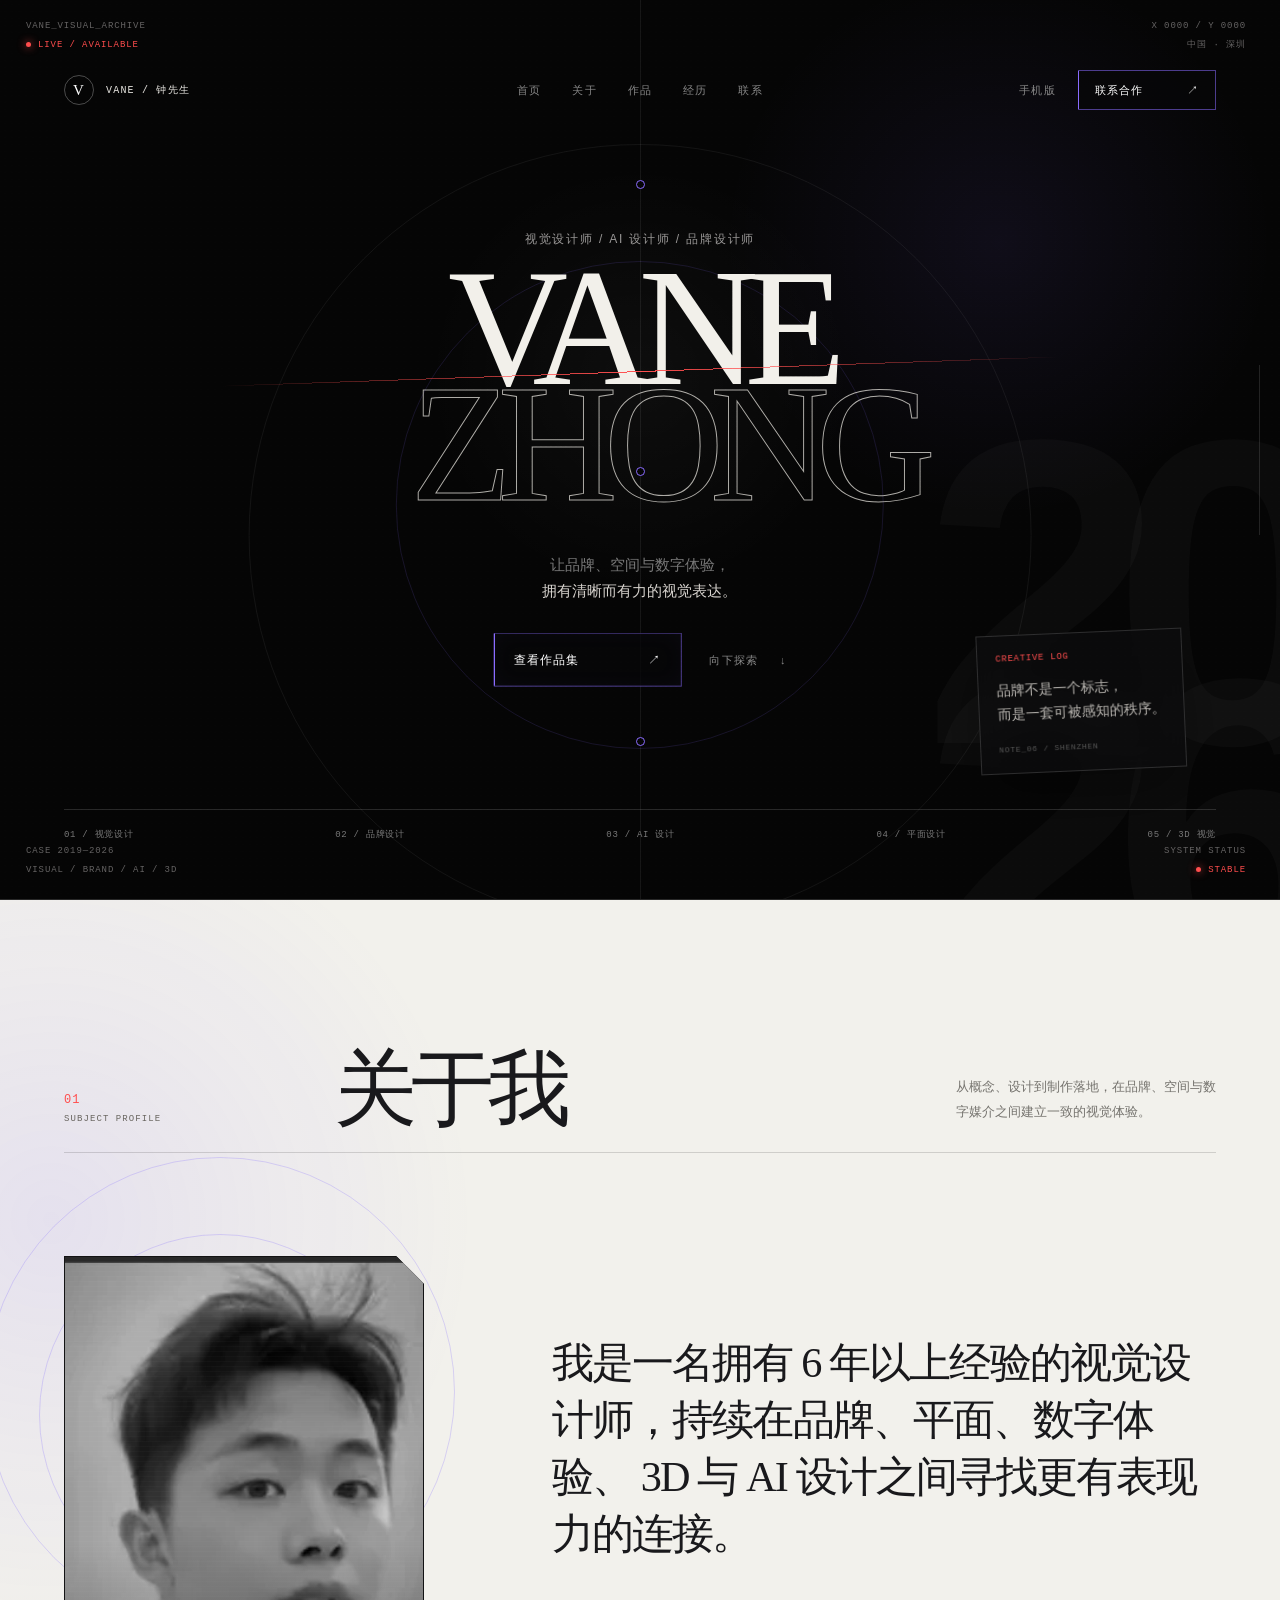
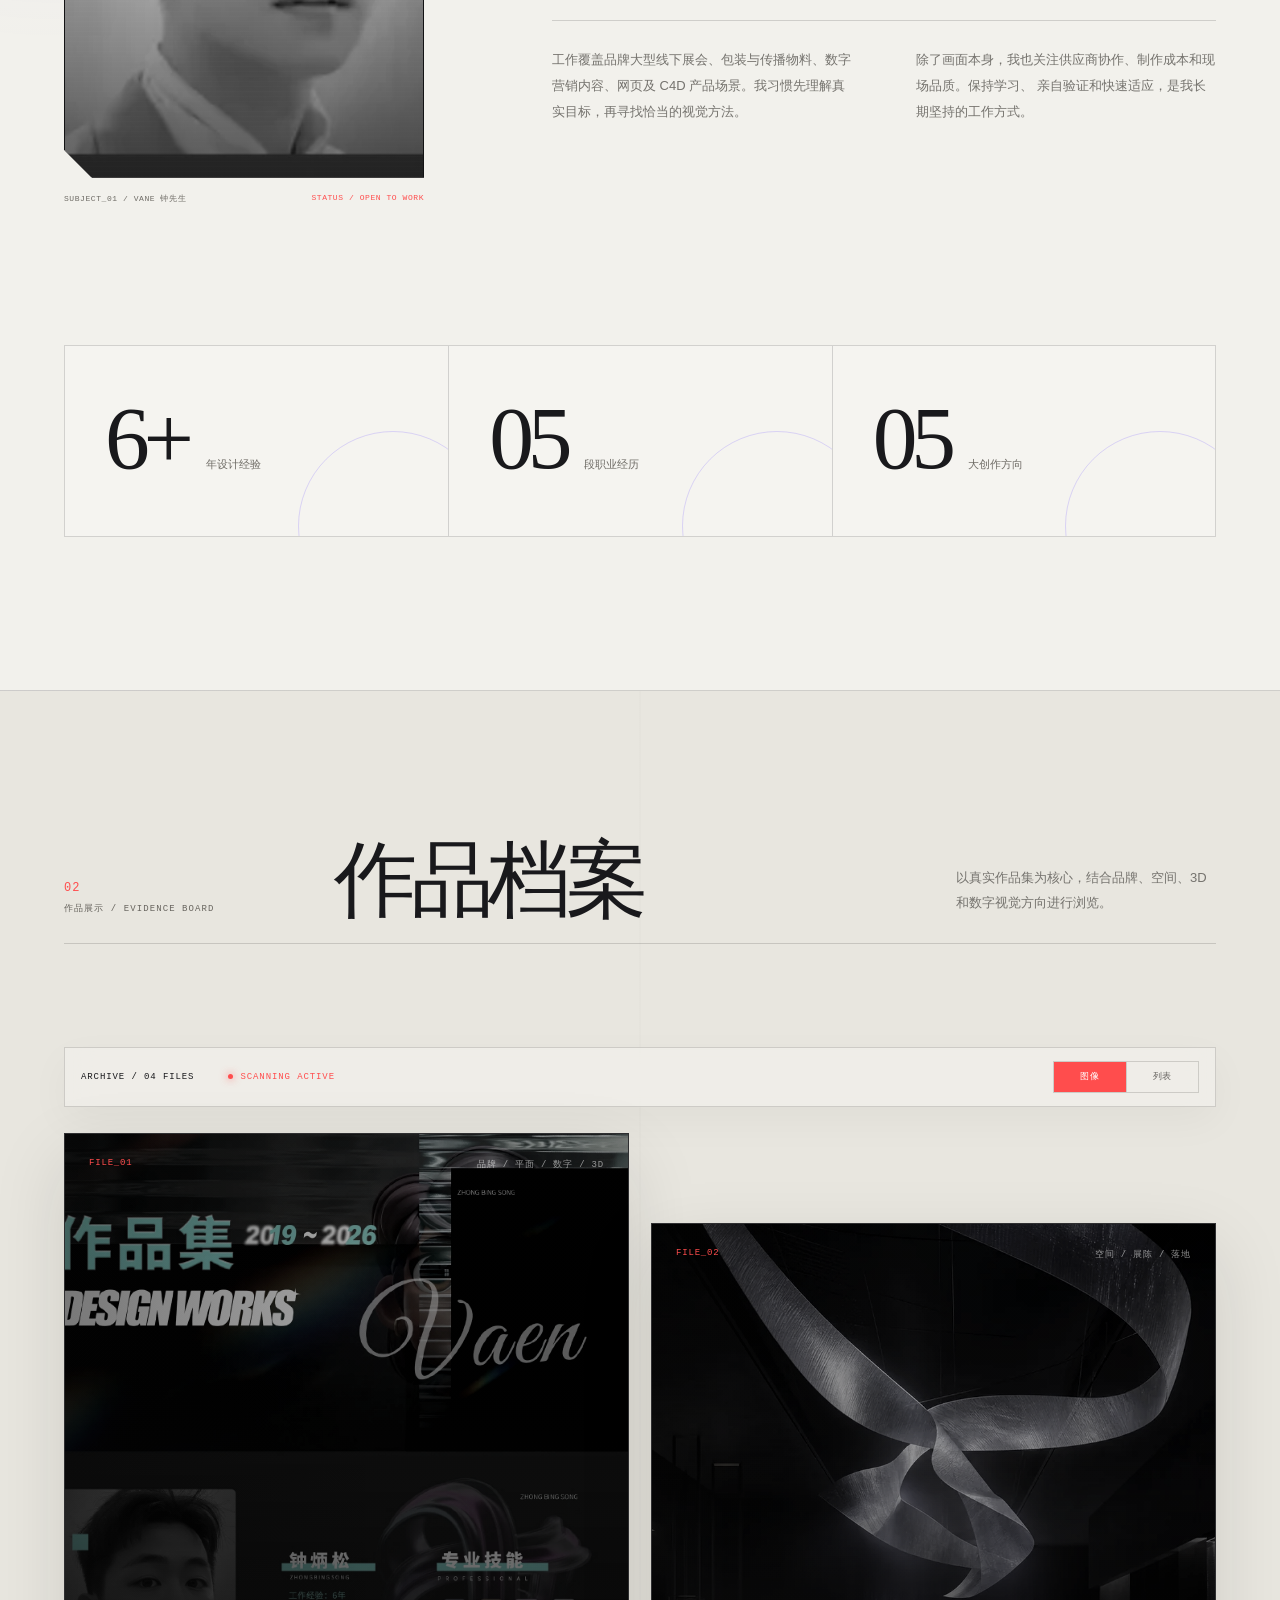
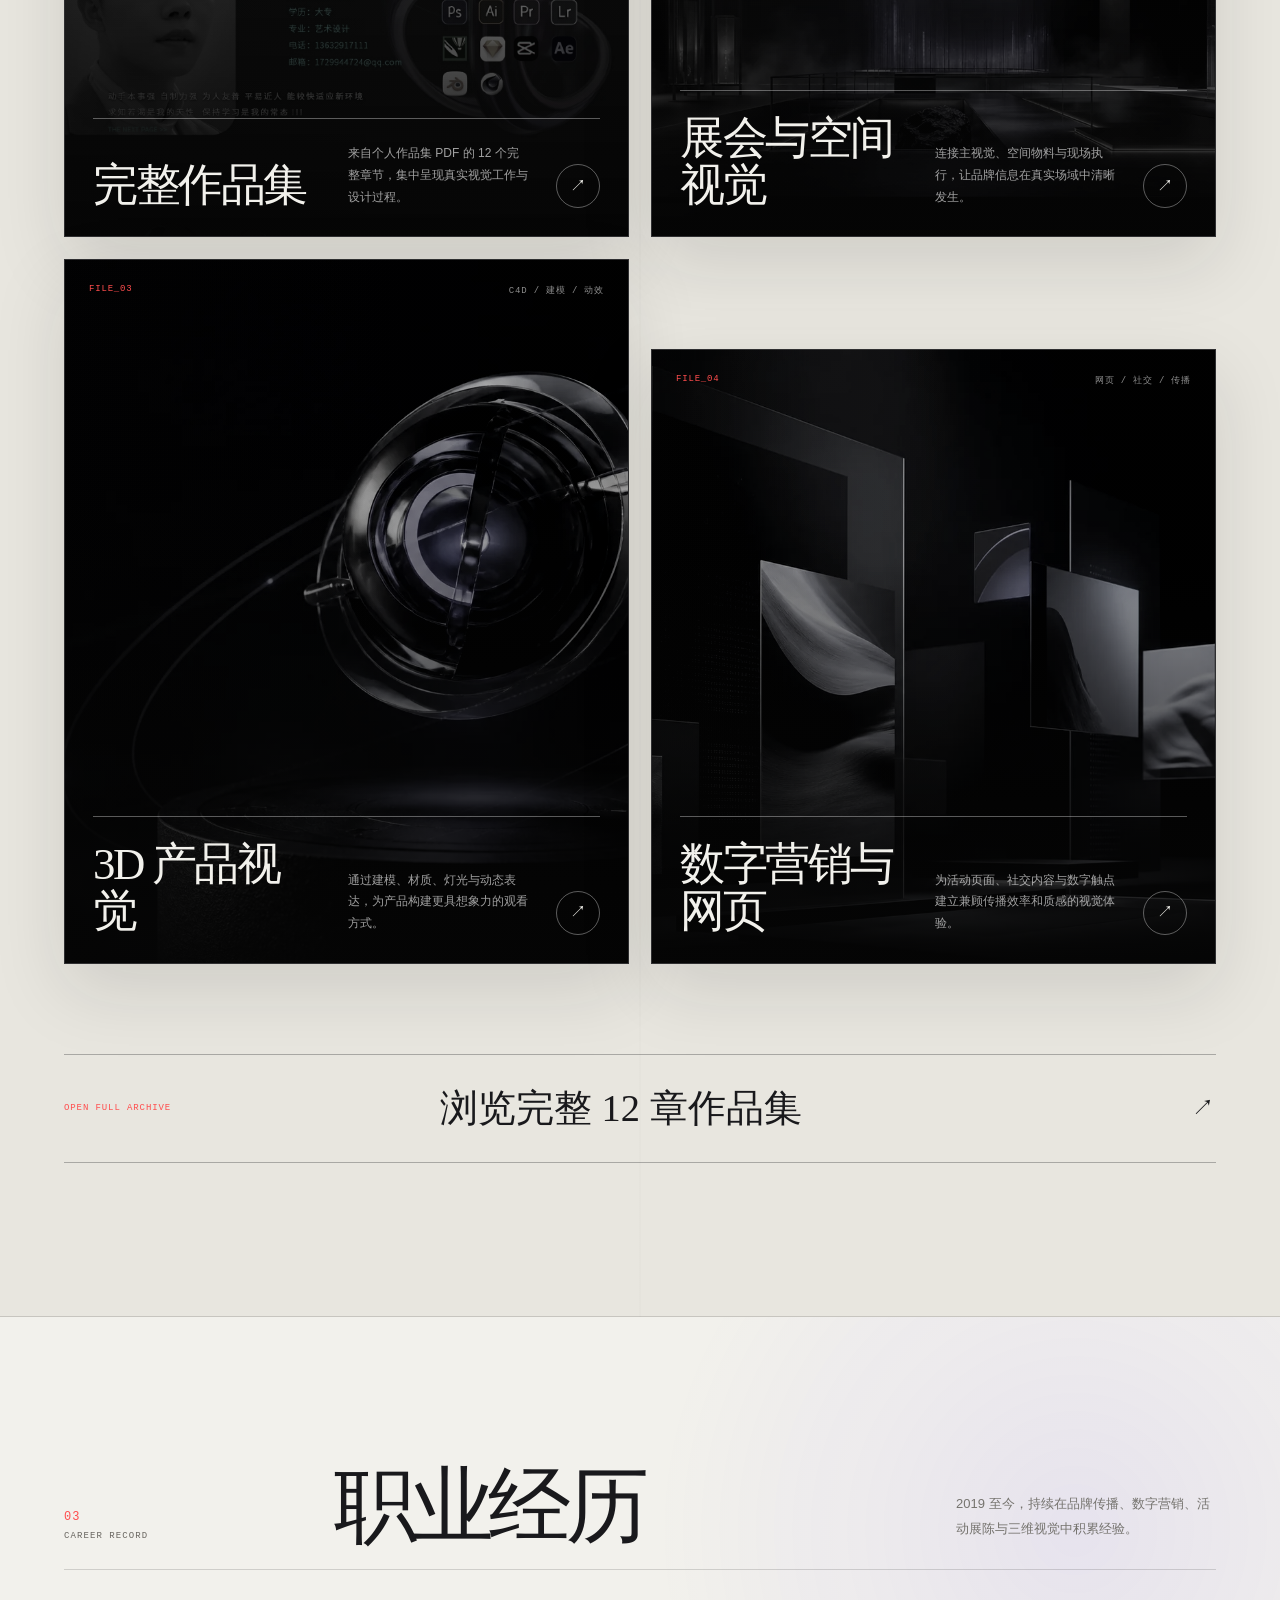
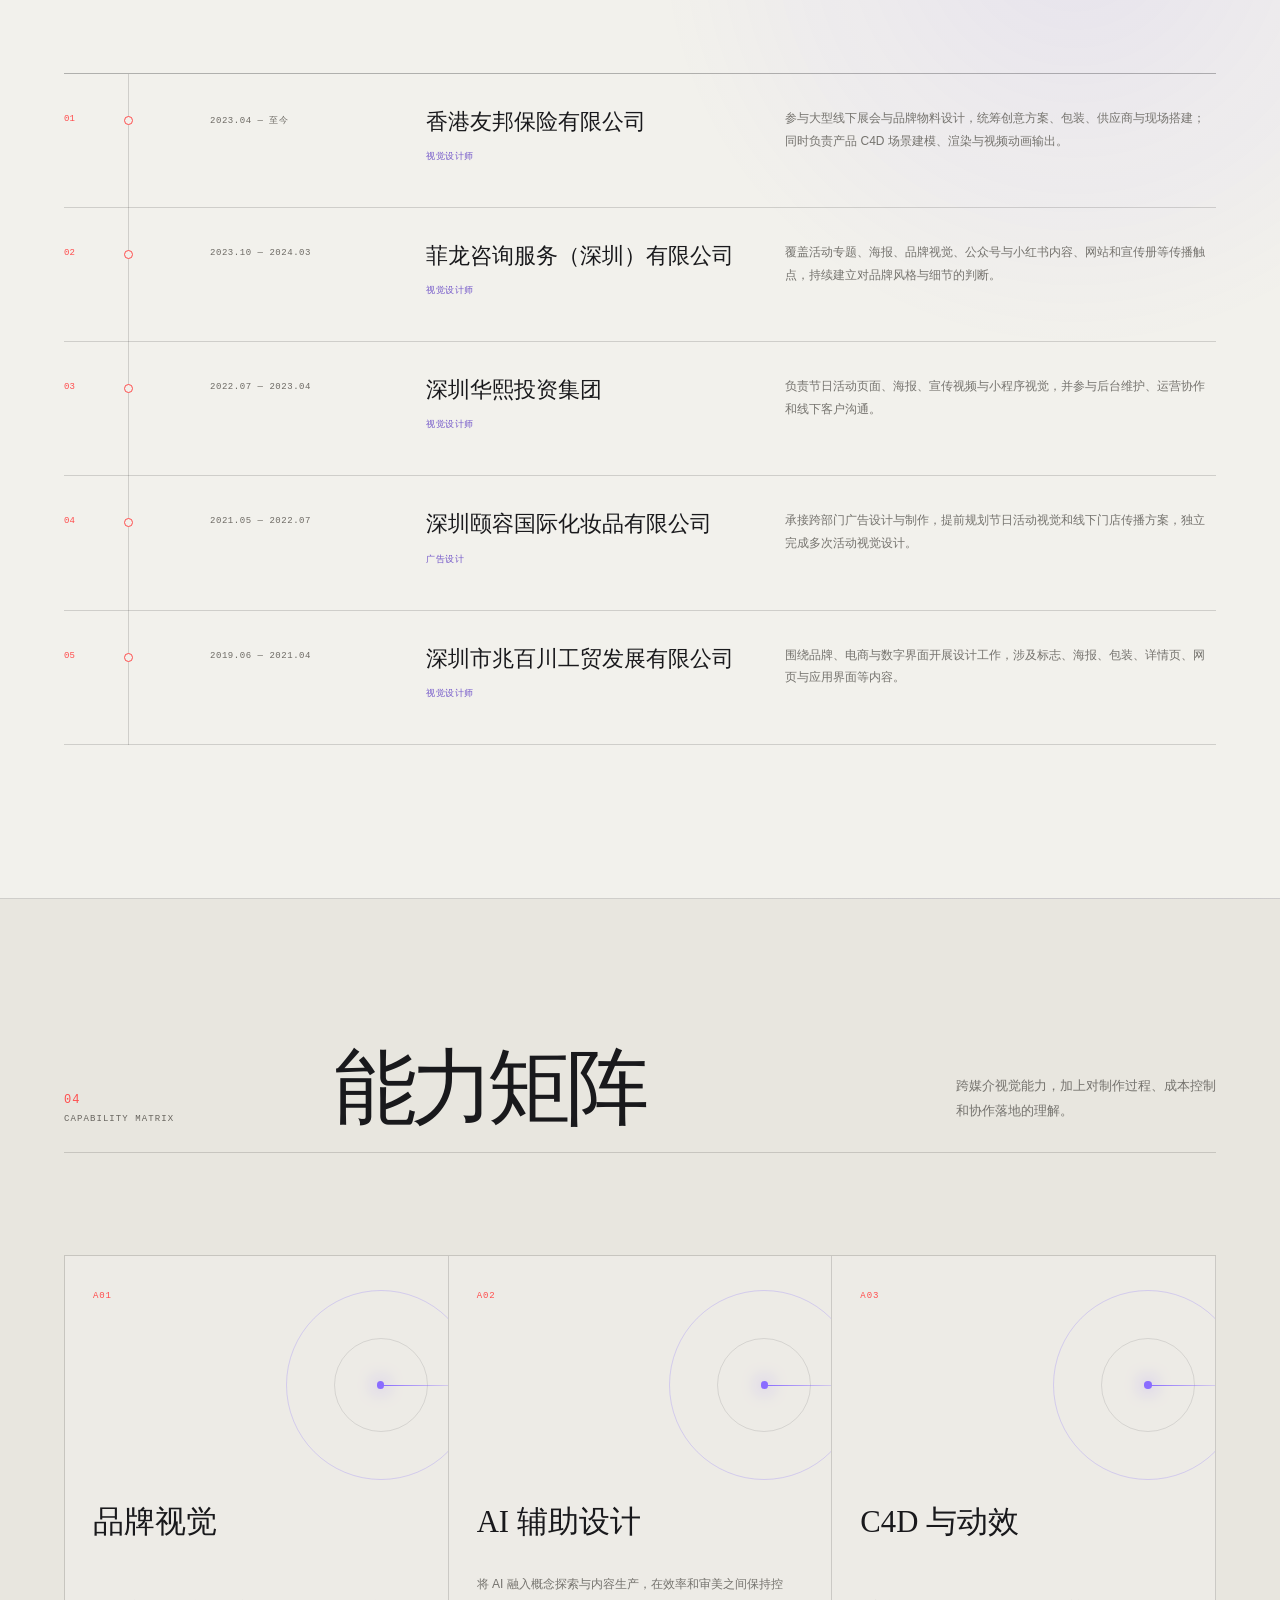
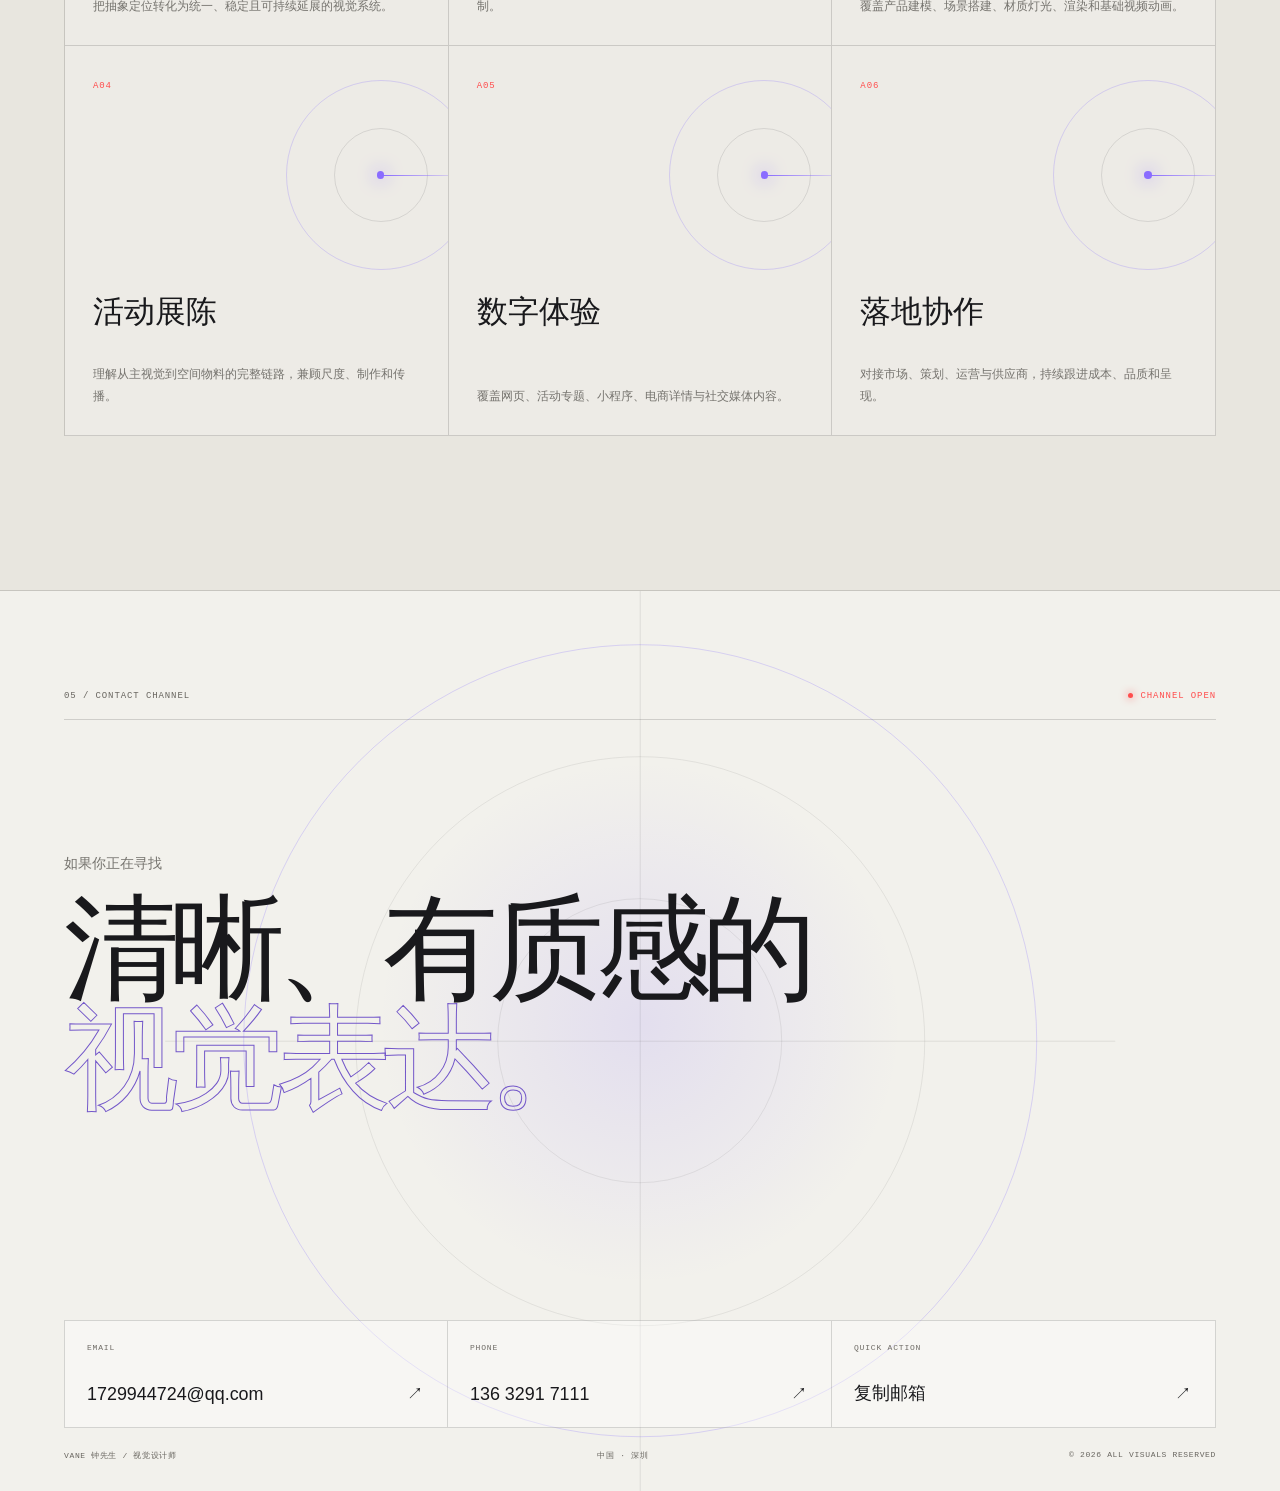
==== commit bfa61d49: "Deploy Vane portfolio version 12" ====
--- a/index.html
+++ b/index.html
@@ -1 +1 @@
-<!DOCTYPE html><html lang="zh-CN"><head><meta charSet="utf-8"/><meta name="viewport" content="width=device-width, initial-scale=1, viewport-fit=cover"/><link rel="preload" as="image" href="/assets/vane-avatar.webp"/><link rel="stylesheet" href="/_next/static/chunks/187uxnarb_sd4.css" data-precedence="next"/><link rel="preload" as="script" fetchPriority="low" href="/_next/static/chunks/1565v~spl0x2t.js"/><script src="/_next/static/chunks/12lqo4wcst74c.js" async=""></script><script src="/_next/static/chunks/13je0jha5i6.b.js" async=""></script><script src="/_next/static/chunks/0vr8x5c-gfil7.js" async=""></script><script src="/_next/static/chunks/turbopack-0apjbykiy0cpn.js" async=""></script><script src="/_next/static/chunks/11q-3mtsn6em~.js" async=""></script><script src="/_next/static/chunks/00dwf3xlex0q5.js" async=""></script><script src="/_next/static/chunks/0w9r-m2fqxh_w.js" async=""></script><meta name="theme-color" content="#050506"/><title>Vane 钟先生｜视觉设计师作品集</title><meta name="description" content="Vane 钟先生的个人作品集，涵盖品牌视觉、AI 设计、平面设计、3D 视觉、活动展陈与数字体验。"/><link rel="manifest" href="/manifest.webmanifest"/><meta property="og:title" content="Vane 钟先生｜视觉设计师作品集"/><meta property="og:description" content="视觉 / 品牌 / AI / 平面 / 3D 设计作品集。"/><meta property="og:url" content="https://so7song.com/"/><meta property="og:site_name" content="Vane 视觉设计师作品集"/><meta property="og:locale" content="zh_CN"/><meta property="og:image" content="https://so7song.com/og.jpg"/><meta property="og:image:width" content="1200"/><meta property="og:image:height" content="630"/><meta property="og:image:alt" content="Vane Zhong 视觉设计师作品集"/><meta property="og:type" content="website"/><meta name="twitter:card" content="summary_large_image"/><meta name="twitter:title" content="Vane 钟先生｜视觉设计师作品集"/><meta name="twitter:description" content="视觉 / 品牌 / AI / 平面 / 3D 设计作品集。"/><meta name="twitter:image" content="https://so7song.com/og.jpg"/><link rel="shortcut icon" href="/favicon.png"/><link rel="icon" href="/favicon.png"/><script src="/_next/static/chunks/03~yq9q893hmn.js" noModule=""></script></head><body><div hidden=""><!--$--><!--/$--></div><main class="case-site"><div class="boot-screen" aria-hidden="true"><div class="boot-mark">V</div><span>VISUAL ARCHIVE / LOADING</span><i></i><strong>ACCESS GRANTED</strong></div><div class="global-grid" aria-hidden="true"></div><div class="global-noise" aria-hidden="true"></div><div class="pointer-light" aria-hidden="true"></div><div class="scroll-rail" aria-hidden="true"><i></i></div><div class="desktop-hud" aria-hidden="true"><div class="hud-block hud-top-left"><span>VANE_VISUAL_ARCHIVE</span><span class="live-signal">LIVE / AVAILABLE</span></div><div class="hud-block hud-top-right"><span>X 0000 / Y 0000</span><span>中国 · 深圳</span></div><div class="hud-block hud-bottom-left"><span>CASE 2019—2026</span><span>VISUAL / BRAND / AI / 3D</span></div><div class="hud-block hud-bottom-right"><span>SYSTEM STATUS</span><span class="live-signal">STABLE</span></div></div><header class="case-header"><a class="case-brand" href="#home" aria-label="返回首页"><span>V</span><span>VANE / 钟先生</span></a><nav aria-label="页面导航"><a href="#home">首页</a><a href="#about">关于</a><a href="#work">作品</a><a href="#experience">经历</a><a href="#contact">联系</a></nav><div class="case-header-actions"><a class="mobile-version-link" href="/mobile/">手机版</a><a class="signal-button" href="#contact">联系合作 <span aria-hidden="true">↗</span></a></div></header><section class="case-hero" id="home" aria-label="首页"><video class="hero-background-video" autoPlay="" loop="" muted="" playsInline="" preload="metadata" aria-hidden="true"><source src="/assets/hero-cinematic.mp4" type="video/mp4"/></video><div class="case-hero-line" aria-hidden="true"><i></i><i></i><i></i></div><div class="floating-evidence evidence-note" aria-hidden="true"><span>CREATIVE LOG</span><p>品牌不是一个标志，<br/>而是一套可被感知的秩序。</p><small>NOTE_06 / SHENZHEN</small></div><div class="hero-dossier"><div class="secret-label">VISUAL FILE // CASE #VANE-06</div><p class="hero-role">视觉设计师 / AI 设计师 / 品牌设计师</p><h1 class="kinetic-name"><span class="hero-name-word hero-name-vane">VANE</span><span class="hero-name-word hero-name-zhong">ZHONG</span><span class="hero-collision-sparks" aria-hidden="true"><i></i><i></i><i></i><i></i><i></i><i></i><i></i><i></i><i></i><i></i><i></i><i></i><b></b></span></h1><p class="hero-statement">让品牌、空间与数字体验，<strong>拥有清晰而有力的视觉表达。</strong></p><div class="hero-links"><a class="signal-button large" href="/portfolio/">查看作品集 <span aria-hidden="true">↗</span></a><a class="text-link" href="#about">向下探索 <span aria-hidden="true">↓</span></a></div></div><div class="hero-disciplines" aria-label="五大创作方向"><span>01<!-- --> / <!-- -->视觉设计</span><span>02<!-- --> / <!-- -->品牌设计</span><span>03<!-- --> / <!-- -->AI 设计</span><span>04<!-- --> / <!-- -->平面设计</span><span>05<!-- --> / <!-- -->3D 视觉</span></div><div class="hero-year" aria-hidden="true">20<br/>26</div></section><section class="case-about case-section" id="about"><div class="case-shell"><div class="case-section-heading"><div class="case-section-code"><span>01</span><span>SUBJECT PROFILE</span></div><h2>关于我</h2><p>从概念、设计到制作落地，在品牌、空间与数字媒介之间建立一致的视觉体验。</p></div><div class="profile-layout"><figure class="profile-photo"><div class="photo-frame"><img src="/assets/vane-avatar.webp" alt="Vane 钟先生" width="520" height="520"/></div><figcaption><span>SUBJECT_01 / VANE 钟先生</span><span>STATUS / OPEN TO WORK</span></figcaption></figure><div class="profile-copy"><p class="profile-lead">我是一名拥有 6 年以上经验的视觉设计师，持续在品牌、平面、数字体验、 3D 与 AI 设计之间寻找更有表现力的连接。</p><div class="profile-details"><p>工作覆盖品牌大型线下展会、包装与传播物料、数字营销内容、网页及 C4D 产品场景。我习惯先理解真实目标，再寻找恰当的视觉方法。</p><p>除了画面本身，我也关注供应商协作、制作成本和现场品质。保持学习、 亲自验证和快速适应，是我长期坚持的工作方式。</p></div></div></div><div class="case-stats" aria-label="六年以上经验与五大创作方向"><div class="case-stat"><strong>6+</strong><span>年设计经验</span><i aria-hidden="true"></i></div><div class="case-stat"><strong>05</strong><span>段职业经历</span><i aria-hidden="true"></i></div><div class="case-stat"><strong>05</strong><span>大创作方向</span><i aria-hidden="true"></i></div></div></div></section><section class="case-work case-section" id="work"><div class="case-shell"><div class="case-section-heading"><div class="case-section-code"><span>02</span><span>作品展示 / EVIDENCE BOARD</span></div><h2>作品档案</h2><p>以真实作品集为核心，结合品牌、空间、3D 和数字视觉方向进行浏览。</p></div><div class="work-toolbar"><div><span>ARCHIVE / 04 FILES</span><span class="live-signal">SCANNING ACTIVE</span></div><div class="view-switch" aria-label="项目显示方式"><button type="button" class="active" aria-pressed="true">图像</button><button type="button" class="" aria-pressed="false">列表</button></div></div><div class="evidence-grid "><a class="evidence-card" href="/portfolio"><div class="evidence-image"><picture><source media="(max-width: 760px)" srcSet="/assets/portfolio/mobile/portfolio-01.webp"/><img src="/assets/portfolio/portfolio-01.webp" alt="完整作品集" loading="lazy"/></picture><div class="scan-line" aria-hidden="true"></div></div><div class="evidence-card-meta"><span>FILE_<!-- -->01</span><span>品牌 / 平面 / 数字 / 3D</span></div><div class="evidence-card-copy"><h3>完整作品集</h3><p>来自个人作品集 PDF 的 12 个完整章节，集中呈现真实视觉工作与设计过程。</p><span class="round-arrow"><span aria-hidden="true">↗</span></span></div></a><a class="evidence-card" href="/portfolio"><div class="evidence-image"><img src="/assets/project-space.webp" alt="展会与空间视觉" loading="lazy"/><div class="scan-line" aria-hidden="true"></div></div><div class="evidence-card-meta"><span>FILE_<!-- -->02</span><span>空间 / 展陈 / 落地</span></div><div class="evidence-card-copy"><h3>展会与空间视觉</h3><p>连接主视觉、空间物料与现场执行，让品牌信息在真实场域中清晰发生。</p><span class="round-arrow"><span aria-hidden="true">↗</span></span></div></a><a class="evidence-card" href="/portfolio"><div class="evidence-image"><img src="/assets/project-3d.webp" alt="3D 产品视觉" loading="lazy"/><div class="scan-line" aria-hidden="true"></div></div><div class="evidence-card-meta"><span>FILE_<!-- -->03</span><span>C4D / 建模 / 动效</span></div><div class="evidence-card-copy"><h3>3D 产品视觉</h3><p>通过建模、材质、灯光与动态表达，为产品构建更具想象力的观看方式。</p><span class="round-arrow"><span aria-hidden="true">↗</span></span></div></a><a class="evidence-card" href="/portfolio"><div class="evidence-image"><img src="/assets/project-digital.webp" alt="数字营销与网页" loading="lazy"/><div class="scan-line" aria-hidden="true"></div></div><div class="evidence-card-meta"><span>FILE_<!-- -->04</span><span>网页 / 社交 / 传播</span></div><div class="evidence-card-copy"><h3>数字营销与网页</h3><p>为活动页面、社交内容与数字触点建立兼顾传播效率和质感的视觉体验。</p><span class="round-arrow"><span aria-hidden="true">↗</span></span></div></a></div><a class="archive-link" href="/portfolio/"><span>OPEN FULL ARCHIVE</span><strong>浏览完整 12 章作品集</strong><span aria-hidden="true">↗</span></a></div></section><section class="case-experience case-section" id="experience"><div class="case-shell"><div class="case-section-heading"><div class="case-section-code"><span>03</span><span>CAREER RECORD</span></div><h2>职业经历</h2><p>2019 至今，持续在品牌传播、数字营销、活动展陈与三维视觉中积累经验。</p></div><div class="career-board"><div class="career-spine" aria-hidden="true"></div><article class="career-file"><div class="career-index"><span>01</span><i></i></div><time>2023.04 — 至今</time><div class="career-title"><h3>香港友邦保险有限公司</h3><span>视觉设计师</span></div><p>参与大型线下展会与品牌物料设计，统筹创意方案、包装、供应商与现场搭建；同时负责产品 C4D 场景建模、渲染与视频动画输出。</p></article><article class="career-file"><div class="career-index"><span>02</span><i></i></div><time>2023.10 — 2024.03</time><div class="career-title"><h3>菲龙咨询服务（深圳）有限公司</h3><span>视觉设计师</span></div><p>覆盖活动专题、海报、品牌视觉、公众号与小红书内容、网站和宣传册等传播触点，持续建立对品牌风格与细节的判断。</p></article><article class="career-file"><div class="career-index"><span>03</span><i></i></div><time>2022.07 — 2023.04</time><div class="career-title"><h3>深圳华熙投资集团</h3><span>视觉设计师</span></div><p>负责节日活动页面、海报、宣传视频与小程序视觉，并参与后台维护、运营协作和线下客户沟通。</p></article><article class="career-file"><div class="career-index"><span>04</span><i></i></div><time>2021.05 — 2022.07</time><div class="career-title"><h3>深圳颐容国际化妆品有限公司</h3><span>广告设计</span></div><p>承接跨部门广告设计与制作，提前规划节日活动视觉和线下门店传播方案，独立完成多次活动视觉设计。</p></article><article class="career-file"><div class="career-index"><span>05</span><i></i></div><time>2019.06 — 2021.04</time><div class="career-title"><h3>深圳市兆百川工贸发展有限公司</h3><span>视觉设计师</span></div><p>围绕品牌、电商与数字界面开展设计工作，涉及标志、海报、包装、详情页、网页与应用界面等内容。</p></article></div></div></section><section class="case-strengths case-section" id="strengths"><div class="case-shell"><div class="case-section-heading"><div class="case-section-code"><span>04</span><span>CAPABILITY MATRIX</span></div><h2>能力矩阵</h2><p>跨媒介视觉能力，加上对制作过程、成本控制和协作落地的理解。</p></div><div class="capability-grid"><article class="capability-card"><span>A01</span><div class="capability-radar" aria-hidden="true"><i></i></div><h3>品牌视觉</h3><p>把抽象定位转化为统一、稳定且可持续延展的视觉系统。</p></article><article class="capability-card"><span>A02</span><div class="capability-radar" aria-hidden="true"><i></i></div><h3>AI 辅助设计</h3><p>将 AI 融入概念探索与内容生产，在效率和审美之间保持控制。</p></article><article class="capability-card"><span>A03</span><div class="capability-radar" aria-hidden="true"><i></i></div><h3>C4D 与动效</h3><p>覆盖产品建模、场景搭建、材质灯光、渲染和基础视频动画。</p></article><article class="capability-card"><span>A04</span><div class="capability-radar" aria-hidden="true"><i></i></div><h3>活动展陈</h3><p>理解从主视觉到空间物料的完整链路，兼顾尺度、制作和传播。</p></article><article class="capability-card"><span>A05</span><div class="capability-radar" aria-hidden="true"><i></i></div><h3>数字体验</h3><p>覆盖网页、活动专题、小程序、电商详情与社交媒体内容。</p></article><article class="capability-card"><span>A06</span><div class="capability-radar" aria-hidden="true"><i></i></div><h3>落地协作</h3><p>对接市场、策划、运营与供应商，持续跟进成本、品质和呈现。</p></article></div></div></section><section class="case-contact" id="contact"><div class="contact-crosshair" aria-hidden="true"><i></i><b></b></div><div class="case-shell contact-shell"><div class="contact-status"><span>05 / CONTACT CHANNEL</span><span class="live-signal">CHANNEL OPEN</span></div><p>如果你正在寻找</p><h2>清晰、有质感的<br/><em>视觉表达。</em></h2><div class="contact-grid"><a href="mailto:1729944724@qq.com"><span>EMAIL</span><strong>1729944724@qq.com</strong><span aria-hidden="true">↗</span></a><a href="tel:13632917111"><span>PHONE</span><strong>136 3291 7111</strong><span aria-hidden="true">↗</span></a><button type="button" aria-live="polite"><span>QUICK ACTION</span><strong>复制邮箱</strong><span aria-hidden="true">↗</span></button></div><footer class="case-footer"><span>VANE 钟先生 / 视觉设计师</span><span>中国 · 深圳</span><span>© <!-- -->2026<!-- --> ALL VISUALS RESERVED</span></footer></div></section><a class="mobile-app-fab" href="/mobile/" aria-label="打开手机版作品集"><span>APP</span><strong>手机版</strong></a></main><!--$--><!--/$--><script src="/_next/static/chunks/1565v~spl0x2t.js" id="_R_" async=""></script><script>(self.__next_f=self.__next_f||[]).push([0])</script><script>self.__next_f.push([1,"1:\"$Sreact.fragment\"\n2:I[22378,[\"/_next/static/chunks/11q-3mtsn6em~.js\",\"/_next/static/chunks/00dwf3xlex0q5.js\"],\"default\"]\n3:I[99582,[\"/_next/static/chunks/11q-3mtsn6em~.js\",\"/_next/static/chunks/00dwf3xlex0q5.js\"],\"default\"]\n4:I[732,[\"/_next/static/chunks/11q-3mtsn6em~.js\",\"/_next/static/chunks/00dwf3xlex0q5.js\"],\"ClientPageRoot\"]\n5:I[31713,[\"/_next/static/chunks/11q-3mtsn6em~.js\",\"/_next/static/chunks/00dwf3xlex0q5.js\",\"/_next/static/chunks/0w9r-m2fqxh_w.js\"],\"default\"]\n8:I[25326,[\"/_next/static/chunks/11q-3mtsn6em~.js\",\"/_next/static/chunks/00dwf3xlex0q5.js\"],\"OutletBoundary\"]\n9:\"$Sreact.suspense\"\nb:I[25326,[\"/_next/static/chunks/11q-3mtsn6em~.js\",\"/_next/static/chunks/00dwf3xlex0q5.js\"],\"ViewportBoundary\"]\nd:I[25326,[\"/_next/static/chunks/11q-3mtsn6em~.js\",\"/_next/static/chunks/00dwf3xlex0q5.js\"],\"MetadataBoundary\"]\nf:I[95394,[\"/_next/static/chunks/11q-3mtsn6em~.js\",\"/_next/static/chunks/00dwf3xlex0q5.js\"],\"default\",1]\n:HL[\"/_next/static/chunks/187uxnarb_sd4.css\",\"style\"]\n"])</script><script>self.__next_f.push([1,"0:{\"P\":null,\"c\":[\"\",\"\"],\"q\":\"\",\"i\":false,\"f\":[[[\"\",{\"children\":[\"__PAGE__\",{}]},\"$undefined\",\"$undefined\",16],[[\"$\",\"$1\",\"c\",{\"children\":[[[\"$\",\"link\",\"0\",{\"rel\":\"stylesheet\",\"href\":\"/_next/static/chunks/187uxnarb_sd4.css\",\"precedence\":\"next\",\"crossOrigin\":\"$undefined\",\"nonce\":\"$undefined\"}],[\"$\",\"script\",\"script-0\",{\"src\":\"/_next/static/chunks/11q-3mtsn6em~.js\",\"async\":true,\"nonce\":\"$undefined\"}],[\"$\",\"script\",\"script-1\",{\"src\":\"/_next/static/chunks/00dwf3xlex0q5.js\",\"async\":true,\"nonce\":\"$undefined\"}]],[\"$\",\"html\",null,{\"lang\":\"zh-CN\",\"children\":[\"$\",\"body\",null,{\"children\":[\"$\",\"$L2\",null,{\"parallelRouterKey\":\"children\",\"error\":\"$undefined\",\"errorStyles\":\"$undefined\",\"errorScripts\":\"$undefined\",\"template\":[\"$\",\"$L3\",null,{}],\"templateStyles\":\"$undefined\",\"templateScripts\":\"$undefined\",\"notFound\":[[[\"$\",\"title\",null,{\"children\":\"404: This page could not be found.\"}],[\"$\",\"div\",null,{\"style\":{\"fontFamily\":\"system-ui,\\\"Segoe UI\\\",Roboto,Helvetica,Arial,sans-serif,\\\"Apple Color Emoji\\\",\\\"Segoe UI Emoji\\\"\",\"height\":\"100vh\",\"textAlign\":\"center\",\"display\":\"flex\",\"flexDirection\":\"column\",\"alignItems\":\"center\",\"justifyContent\":\"center\"},\"children\":[\"$\",\"div\",null,{\"children\":[[\"$\",\"style\",null,{\"dangerouslySetInnerHTML\":{\"__html\":\"body{color:#000;background:#fff;margin:0}.next-error-h1{border-right:1px solid rgba(0,0,0,.3)}@media (prefers-color-scheme:dark){body{color:#fff;background:#000}.next-error-h1{border-right:1px solid rgba(255,255,255,.3)}}\"}}],[\"$\",\"h1\",null,{\"className\":\"next-error-h1\",\"style\":{\"display\":\"inline-block\",\"margin\":\"0 20px 0 0\",\"padding\":\"0 23px 0 0\",\"fontSize\":24,\"fontWeight\":500,\"verticalAlign\":\"top\",\"lineHeight\":\"49px\"},\"children\":404}],[\"$\",\"div\",null,{\"style\":{\"display\":\"inline-block\"},\"children\":[\"$\",\"h2\",null,{\"style\":{\"fontSize\":14,\"fontWeight\":400,\"lineHeight\":\"49px\",\"margin\":0},\"children\":\"This page could not be found.\"}]}]]}]}]],[]],\"forbidden\":\"$undefined\",\"unauthorized\":\"$undefined\"}]}]}]]}],{\"children\":[[\"$\",\"$1\",\"c\",{\"children\":[[\"$\",\"$L4\",null,{\"Component\":\"$5\",\"serverProvidedParams\":{\"searchParams\":{},\"params\":{},\"promises\":[\"$@6\",\"$@7\"]}}],[[\"$\",\"script\",\"script-0\",{\"src\":\"/_next/static/chunks/0w9r-m2fqxh_w.js\",\"async\":true,\"nonce\":\"$undefined\"}]],[\"$\",\"$L8\",null,{\"children\":[\"$\",\"$9\",null,{\"name\":\"Next.MetadataOutlet\",\"children\":\"$@a\"}]}]]}],{},null,false,null]},null,false,null],[\"$\",\"$1\",\"h\",{\"children\":[null,[\"$\",\"$Lb\",null,{\"children\":\"$Lc\"}],[\"$\",\"div\",null,{\"hidden\":true,\"children\":[\"$\",\"$Ld\",null,{\"children\":[\"$\",\"$9\",null,{\"name\":\"Next.Metadata\",\"children\":\"$Le\"}]}]}],null]}],false]],\"m\":\"$undefined\",\"G\":[\"$f\",[[\"$\",\"link\",\"0\",{\"rel\":\"stylesheet\",\"href\":\"/_next/static/chunks/187uxnarb_sd4.css\",\"precedence\":\"next\",\"crossOrigin\":\"$undefined\",\"nonce\":\"$undefined\"}]]],\"S\":true,\"h\":null,\"s\":\"$undefined\",\"l\":\"$undefined\",\"p\":\"$undefined\",\"d\":\"$undefined\",\"b\":\"Uydwk9-dW0jobg9olsnRu\"}\n"])</script><script>self.__next_f.push([1,"6:{}\n7:\"$0:f:0:1:1:children:0:props:children:0:props:serverProvidedParams:params\"\n"])</script><script>self.__next_f.push([1,"c:[[\"$\",\"meta\",\"0\",{\"charSet\":\"utf-8\"}],[\"$\",\"meta\",\"1\",{\"name\":\"viewport\",\"content\":\"width=device-width, initial-scale=1, viewport-fit=cover\"}],[\"$\",\"meta\",\"2\",{\"name\":\"theme-color\",\"content\":\"#050506\"}]]\n"])</script><script>self.__next_f.push([1,"10:I[20676,[\"/_next/static/chunks/11q-3mtsn6em~.js\",\"/_next/static/chunks/00dwf3xlex0q5.js\"],\"IconMark\"]\na:null\n"])</script><script>self.__next_f.push([1,"e:[[\"$\",\"title\",\"0\",{\"children\":\"Vane 钟先生｜视觉设计师作品集\"}],[\"$\",\"meta\",\"1\",{\"name\":\"description\",\"content\":\"Vane 钟先生的个人作品集，涵盖品牌视觉、AI 设计、平面设计、3D 视觉、活动展陈与数字体验。\"}],[\"$\",\"link\",\"2\",{\"rel\":\"manifest\",\"href\":\"/manifest.webmanifest\",\"crossOrigin\":\"$undefined\"}],[\"$\",\"meta\",\"3\",{\"property\":\"og:title\",\"content\":\"Vane 钟先生｜视觉设计师作品集\"}],[\"$\",\"meta\",\"4\",{\"property\":\"og:description\",\"content\":\"视觉 / 品牌 / AI / 平面 / 3D 设计作品集。\"}],[\"$\",\"meta\",\"5\",{\"property\":\"og:url\",\"content\":\"https://so7song.com/\"}],[\"$\",\"meta\",\"6\",{\"property\":\"og:site_name\",\"content\":\"Vane 视觉设计师作品集\"}],[\"$\",\"meta\",\"7\",{\"property\":\"og:locale\",\"content\":\"zh_CN\"}],[\"$\",\"meta\",\"8\",{\"property\":\"og:image\",\"content\":\"https://so7song.com/og.jpg\"}],[\"$\",\"meta\",\"9\",{\"property\":\"og:image:width\",\"content\":\"1200\"}],[\"$\",\"meta\",\"10\",{\"property\":\"og:image:height\",\"content\":\"630\"}],[\"$\",\"meta\",\"11\",{\"property\":\"og:image:alt\",\"content\":\"Vane Zhong 视觉设计师作品集\"}],[\"$\",\"meta\",\"12\",{\"property\":\"og:type\",\"content\":\"website\"}],[\"$\",\"meta\",\"13\",{\"name\":\"twitter:card\",\"content\":\"summary_large_image\"}],[\"$\",\"meta\",\"14\",{\"name\":\"twitter:title\",\"content\":\"Vane 钟先生｜视觉设计师作品集\"}],[\"$\",\"meta\",\"15\",{\"name\":\"twitter:description\",\"content\":\"视觉 / 品牌 / AI / 平面 / 3D 设计作品集。\"}],[\"$\",\"meta\",\"16\",{\"name\":\"twitter:image\",\"content\":\"https://so7song.com/og.jpg\"}],[\"$\",\"link\",\"17\",{\"rel\":\"shortcut icon\",\"href\":\"/favicon.png\"}],[\"$\",\"link\",\"18\",{\"rel\":\"icon\",\"href\":\"/favicon.png\"}],[\"$\",\"$L10\",\"19\",{}]]\n"])</script></body></html>+<!DOCTYPE html><html lang="zh-CN"><head><meta charSet="utf-8"/><meta name="viewport" content="width=device-width, initial-scale=1, viewport-fit=cover"/><link rel="preload" as="image" href="/assets/vane-avatar.webp"/><link rel="stylesheet" href="/_next/static/chunks/0fm7w4d1qaz6n.css" data-precedence="next"/><link rel="preload" as="script" fetchPriority="low" href="/_next/static/chunks/1565v~spl0x2t.js"/><script src="/_next/static/chunks/12lqo4wcst74c.js" async=""></script><script src="/_next/static/chunks/13je0jha5i6.b.js" async=""></script><script src="/_next/static/chunks/0vr8x5c-gfil7.js" async=""></script><script src="/_next/static/chunks/turbopack-0apjbykiy0cpn.js" async=""></script><script src="/_next/static/chunks/11q-3mtsn6em~.js" async=""></script><script src="/_next/static/chunks/00dwf3xlex0q5.js" async=""></script><script src="/_next/static/chunks/17.is_xq67i6b.js" async=""></script><meta name="theme-color" content="#050506"/><title>Vane 钟先生｜视觉设计师作品集</title><meta name="description" content="Vane 钟先生的个人作品集，涵盖品牌视觉、AI 设计、平面设计、3D 视觉、活动展陈与数字体验。"/><link rel="manifest" href="/manifest.webmanifest"/><meta property="og:title" content="Vane 钟先生｜视觉设计师作品集"/><meta property="og:description" content="视觉 / 品牌 / AI / 平面 / 3D 设计作品集。"/><meta property="og:url" content="https://so7song.com/"/><meta property="og:site_name" content="Vane 视觉设计师作品集"/><meta property="og:locale" content="zh_CN"/><meta property="og:image" content="https://so7song.com/og.jpg"/><meta property="og:image:width" content="1200"/><meta property="og:image:height" content="630"/><meta property="og:image:alt" content="Vane Zhong 视觉设计师作品集"/><meta property="og:type" content="website"/><meta name="twitter:card" content="summary_large_image"/><meta name="twitter:title" content="Vane 钟先生｜视觉设计师作品集"/><meta name="twitter:description" content="视觉 / 品牌 / AI / 平面 / 3D 设计作品集。"/><meta name="twitter:image" content="https://so7song.com/og.jpg"/><link rel="shortcut icon" href="/favicon.png"/><link rel="icon" href="/favicon.png"/><script src="/_next/static/chunks/03~yq9q893hmn.js" noModule=""></script></head><body><div hidden=""><!--$--><!--/$--></div><main class="case-site"><div class="boot-screen" aria-hidden="true"><div class="boot-mark">V</div><span>VISUAL ARCHIVE / LOADING</span><i></i><strong>ACCESS GRANTED</strong></div><div class="global-grid" aria-hidden="true"></div><div class="global-noise" aria-hidden="true"></div><div class="pointer-light" aria-hidden="true"></div><div class="scroll-rail" aria-hidden="true"><i></i></div><div class="desktop-hud" aria-hidden="true"><div class="hud-block hud-top-left"><span>VANE_VISUAL_ARCHIVE</span><span class="live-signal">LIVE / AVAILABLE</span></div><div class="hud-block hud-top-right"><span>X 0000 / Y 0000</span><span>中国 · 深圳</span></div><div class="hud-block hud-bottom-left"><span>CASE 2019—2026</span><span>VISUAL / BRAND / AI / 3D</span></div><div class="hud-block hud-bottom-right"><span>SYSTEM STATUS</span><span class="live-signal">STABLE</span></div></div><header class="case-header"><a class="case-brand" href="#home" aria-label="返回首页"><span>V</span><span>VANE / 钟先生</span></a><nav aria-label="页面导航"><a href="#home">首页</a><a href="#about">关于</a><a href="#work">作品</a><a href="#experience">经历</a><a href="#contact">联系</a></nav><div class="case-header-actions"><a class="mobile-version-link" href="/mobile/">手机版</a><a class="signal-button" href="#contact">联系合作 <span aria-hidden="true">↗</span></a></div></header><section class="case-hero" id="home" aria-label="首页"><video class="hero-background-video" autoPlay="" loop="" muted="" playsInline="" preload="metadata" aria-hidden="true"><source src="/assets/hero-cinematic.mp4" type="video/mp4"/></video><div class="case-hero-line" aria-hidden="true"><i></i><i></i><i></i></div><div class="floating-evidence evidence-note" aria-hidden="true"><span>CREATIVE LOG</span><p>品牌不是一个标志，<br/>而是一套可被感知的秩序。</p><small>NOTE_06 / SHENZHEN</small></div><div class="hero-dossier"><p class="hero-role">视觉设计师 / AI 设计师 / 品牌设计师</p><h1 class="kinetic-name"><span class="hero-name-word hero-name-vane">VANE</span><span class="hero-name-word hero-name-zhong">ZHONG</span><span class="hero-collision-sparks" aria-hidden="true"><i></i><i></i><i></i><i></i><i></i><i></i><i></i><i></i><i></i><i></i><i></i><i></i><b></b></span></h1><p class="hero-statement">让品牌、空间与数字体验，<strong>拥有清晰而有力的视觉表达。</strong></p><div class="hero-links"><a class="signal-button large hero-portfolio-button" href="/portfolio/">查看作品集 <span aria-hidden="true">↗</span></a><a class="text-link" href="#about">向下探索 <span aria-hidden="true">↓</span></a></div></div><div class="hero-disciplines" aria-label="五大创作方向"><span>01<!-- --> / <!-- -->视觉设计</span><span>02<!-- --> / <!-- -->品牌设计</span><span>03<!-- --> / <!-- -->AI 设计</span><span>04<!-- --> / <!-- -->平面设计</span><span>05<!-- --> / <!-- -->3D 视觉</span></div><div class="hero-year" aria-hidden="true">20<br/>26</div></section><section class="case-about case-section" id="about"><div class="case-shell"><div class="case-section-heading"><div class="case-section-code"><span>01</span><span>SUBJECT PROFILE</span></div><h2>关于我</h2><p>从概念、设计到制作落地，在品牌、空间与数字媒介之间建立一致的视觉体验。</p></div><div class="profile-layout"><figure class="profile-photo"><div class="photo-frame"><img src="/assets/vane-avatar.webp" alt="Vane 钟先生" width="520" height="520"/></div><figcaption><span>SUBJECT_01 / VANE 钟先生</span><span>STATUS / OPEN TO WORK</span></figcaption></figure><div class="profile-copy"><p class="profile-lead">我是一名拥有 6 年以上经验的视觉设计师，持续在品牌、平面、数字体验、 3D 与 AI 设计之间寻找更有表现力的连接。</p><div class="profile-details"><p>工作覆盖品牌大型线下展会、包装与传播物料、数字营销内容、网页及 C4D 产品场景。我习惯先理解真实目标，再寻找恰当的视觉方法。</p><p>除了画面本身，我也关注供应商协作、制作成本和现场品质。保持学习、 亲自验证和快速适应，是我长期坚持的工作方式。</p></div></div></div><div class="case-stats" aria-label="六年以上经验与五大创作方向"><div class="case-stat"><strong>6+</strong><span>年设计经验</span><i aria-hidden="true"></i></div><div class="case-stat"><strong>05</strong><span>段职业经历</span><i aria-hidden="true"></i></div><div class="case-stat"><strong>05</strong><span>大创作方向</span><i aria-hidden="true"></i></div></div></div></section><section class="case-work case-section" id="work"><div class="case-shell"><div class="case-section-heading"><div class="case-section-code"><span>02</span><span>作品展示 / EVIDENCE BOARD</span></div><h2>作品档案</h2><p>以真实作品集为核心，结合品牌、空间、3D 和数字视觉方向进行浏览。</p></div><div class="work-toolbar"><div><span>ARCHIVE / 04 FILES</span><span class="live-signal">SCANNING ACTIVE</span></div><div class="view-switch" aria-label="项目显示方式"><button type="button" class="active" aria-pressed="true">图像</button><button type="button" class="" aria-pressed="false">列表</button></div></div><div class="evidence-grid "><a class="evidence-card" href="/portfolio"><div class="evidence-image"><picture><source media="(max-width: 760px)" srcSet="/assets/portfolio/mobile/portfolio-01.webp"/><img src="/assets/portfolio/portfolio-01.webp" alt="完整作品集" loading="lazy"/></picture><div class="scan-line" aria-hidden="true"></div></div><div class="evidence-card-meta"><span>FILE_<!-- -->01</span><span>品牌 / 平面 / 数字 / 3D</span></div><div class="evidence-card-copy"><h3>完整作品集</h3><p>来自个人作品集 PDF 的 12 个完整章节，集中呈现真实视觉工作与设计过程。</p><span class="round-arrow"><span aria-hidden="true">↗</span></span></div></a><a class="evidence-card" href="/portfolio"><div class="evidence-image"><img src="/assets/project-space.webp" alt="展会与空间视觉" loading="lazy"/><div class="scan-line" aria-hidden="true"></div></div><div class="evidence-card-meta"><span>FILE_<!-- -->02</span><span>空间 / 展陈 / 落地</span></div><div class="evidence-card-copy"><h3>展会与空间视觉</h3><p>连接主视觉、空间物料与现场执行，让品牌信息在真实场域中清晰发生。</p><span class="round-arrow"><span aria-hidden="true">↗</span></span></div></a><a class="evidence-card" href="/portfolio"><div class="evidence-image"><img src="/assets/project-3d.webp" alt="3D 产品视觉" loading="lazy"/><div class="scan-line" aria-hidden="true"></div></div><div class="evidence-card-meta"><span>FILE_<!-- -->03</span><span>C4D / 建模 / 动效</span></div><div class="evidence-card-copy"><h3>3D 产品视觉</h3><p>通过建模、材质、灯光与动态表达，为产品构建更具想象力的观看方式。</p><span class="round-arrow"><span aria-hidden="true">↗</span></span></div></a><a class="evidence-card" href="/portfolio"><div class="evidence-image"><img src="/assets/project-digital.webp" alt="数字营销与网页" loading="lazy"/><div class="scan-line" aria-hidden="true"></div></div><div class="evidence-card-meta"><span>FILE_<!-- -->04</span><span>网页 / 社交 / 传播</span></div><div class="evidence-card-copy"><h3>数字营销与网页</h3><p>为活动页面、社交内容与数字触点建立兼顾传播效率和质感的视觉体验。</p><span class="round-arrow"><span aria-hidden="true">↗</span></span></div></a></div><a class="archive-link" href="/portfolio/"><span>OPEN FULL ARCHIVE</span><strong>浏览完整 12 章作品集</strong><span aria-hidden="true">↗</span></a></div></section><section class="case-experience case-section" id="experience"><div class="case-shell"><div class="case-section-heading"><div class="case-section-code"><span>03</span><span>CAREER RECORD</span></div><h2>职业经历</h2><p>2019 至今，持续在品牌传播、数字营销、活动展陈与三维视觉中积累经验。</p></div><div class="career-board"><div class="career-spine" aria-hidden="true"></div><article class="career-file"><div class="career-index"><span>01</span><i></i></div><time>2023.04 — 至今</time><div class="career-title"><h3>香港友邦保险有限公司</h3><span>视觉设计师</span></div><p>参与大型线下展会与品牌物料设计，统筹创意方案、包装、供应商与现场搭建；同时负责产品 C4D 场景建模、渲染与视频动画输出。</p></article><article class="career-file"><div class="career-index"><span>02</span><i></i></div><time>2023.10 — 2024.03</time><div class="career-title"><h3>菲龙咨询服务（深圳）有限公司</h3><span>视觉设计师</span></div><p>覆盖活动专题、海报、品牌视觉、公众号与小红书内容、网站和宣传册等传播触点，持续建立对品牌风格与细节的判断。</p></article><article class="career-file"><div class="career-index"><span>03</span><i></i></div><time>2022.07 — 2023.04</time><div class="career-title"><h3>深圳华熙投资集团</h3><span>视觉设计师</span></div><p>负责节日活动页面、海报、宣传视频与小程序视觉，并参与后台维护、运营协作和线下客户沟通。</p></article><article class="career-file"><div class="career-index"><span>04</span><i></i></div><time>2021.05 — 2022.07</time><div class="career-title"><h3>深圳颐容国际化妆品有限公司</h3><span>广告设计</span></div><p>承接跨部门广告设计与制作，提前规划节日活动视觉和线下门店传播方案，独立完成多次活动视觉设计。</p></article><article class="career-file"><div class="career-index"><span>05</span><i></i></div><time>2019.06 — 2021.04</time><div class="career-title"><h3>深圳市兆百川工贸发展有限公司</h3><span>视觉设计师</span></div><p>围绕品牌、电商与数字界面开展设计工作，涉及标志、海报、包装、详情页、网页与应用界面等内容。</p></article></div></div></section><section class="case-strengths case-section" id="strengths"><div class="case-shell"><div class="case-section-heading"><div class="case-section-code"><span>04</span><span>CAPABILITY MATRIX</span></div><h2>能力矩阵</h2><p>跨媒介视觉能力，加上对制作过程、成本控制和协作落地的理解。</p></div><div class="capability-grid"><article class="capability-card"><span>A01</span><div class="capability-radar" aria-hidden="true"><i></i></div><h3>品牌视觉</h3><p>把抽象定位转化为统一、稳定且可持续延展的视觉系统。</p></article><article class="capability-card"><span>A02</span><div class="capability-radar" aria-hidden="true"><i></i></div><h3>AI 辅助设计</h3><p>将 AI 融入概念探索与内容生产，在效率和审美之间保持控制。</p></article><article class="capability-card"><span>A03</span><div class="capability-radar" aria-hidden="true"><i></i></div><h3>C4D 与动效</h3><p>覆盖产品建模、场景搭建、材质灯光、渲染和基础视频动画。</p></article><article class="capability-card"><span>A04</span><div class="capability-radar" aria-hidden="true"><i></i></div><h3>活动展陈</h3><p>理解从主视觉到空间物料的完整链路，兼顾尺度、制作和传播。</p></article><article class="capability-card"><span>A05</span><div class="capability-radar" aria-hidden="true"><i></i></div><h3>数字体验</h3><p>覆盖网页、活动专题、小程序、电商详情与社交媒体内容。</p></article><article class="capability-card"><span>A06</span><div class="capability-radar" aria-hidden="true"><i></i></div><h3>落地协作</h3><p>对接市场、策划、运营与供应商，持续跟进成本、品质和呈现。</p></article></div></div></section><section class="case-contact" id="contact"><div class="contact-crosshair" aria-hidden="true"><i></i><b></b></div><div class="case-shell contact-shell"><div class="contact-status"><span>05 / CONTACT CHANNEL</span><span class="live-signal">CHANNEL OPEN</span></div><p>如果你正在寻找</p><h2>清晰、有质感的<br/><em>视觉表达。</em></h2><div class="contact-grid"><a href="mailto:1729944724@qq.com"><span>EMAIL</span><strong>1729944724@qq.com</strong><span aria-hidden="true">↗</span></a><a href="tel:13632917111"><span>PHONE</span><strong>136 3291 7111</strong><span aria-hidden="true">↗</span></a><button type="button" aria-live="polite"><span>QUICK ACTION</span><strong>复制邮箱</strong><span aria-hidden="true">↗</span></button></div><footer class="case-footer"><span>VANE 钟先生 / 视觉设计师</span><span>中国 · 深圳</span><span>© <!-- -->2026<!-- --> ALL VISUALS RESERVED</span></footer></div></section><a class="mobile-app-fab" href="/mobile/" aria-label="打开手机版作品集"><span>APP</span><strong>手机版</strong></a></main><!--$--><!--/$--><script src="/_next/static/chunks/1565v~spl0x2t.js" id="_R_" async=""></script><script>(self.__next_f=self.__next_f||[]).push([0])</script><script>self.__next_f.push([1,"1:\"$Sreact.fragment\"\n2:I[22378,[\"/_next/static/chunks/11q-3mtsn6em~.js\",\"/_next/static/chunks/00dwf3xlex0q5.js\"],\"default\"]\n3:I[99582,[\"/_next/static/chunks/11q-3mtsn6em~.js\",\"/_next/static/chunks/00dwf3xlex0q5.js\"],\"default\"]\n4:I[732,[\"/_next/static/chunks/11q-3mtsn6em~.js\",\"/_next/static/chunks/00dwf3xlex0q5.js\"],\"ClientPageRoot\"]\n5:I[31713,[\"/_next/static/chunks/11q-3mtsn6em~.js\",\"/_next/static/chunks/00dwf3xlex0q5.js\",\"/_next/static/chunks/17.is_xq67i6b.js\"],\"default\"]\n8:I[25326,[\"/_next/static/chunks/11q-3mtsn6em~.js\",\"/_next/static/chunks/00dwf3xlex0q5.js\"],\"OutletBoundary\"]\n9:\"$Sreact.suspense\"\nb:I[25326,[\"/_next/static/chunks/11q-3mtsn6em~.js\",\"/_next/static/chunks/00dwf3xlex0q5.js\"],\"ViewportBoundary\"]\nd:I[25326,[\"/_next/static/chunks/11q-3mtsn6em~.js\",\"/_next/static/chunks/00dwf3xlex0q5.js\"],\"MetadataBoundary\"]\nf:I[95394,[\"/_next/static/chunks/11q-3mtsn6em~.js\",\"/_next/static/chunks/00dwf3xlex0q5.js\"],\"default\",1]\n:HL[\"/_next/static/chunks/0fm7w4d1qaz6n.css\",\"style\"]\n"])</script><script>self.__next_f.push([1,"0:{\"P\":null,\"c\":[\"\",\"\"],\"q\":\"\",\"i\":false,\"f\":[[[\"\",{\"children\":[\"__PAGE__\",{}]},\"$undefined\",\"$undefined\",16],[[\"$\",\"$1\",\"c\",{\"children\":[[[\"$\",\"link\",\"0\",{\"rel\":\"stylesheet\",\"href\":\"/_next/static/chunks/0fm7w4d1qaz6n.css\",\"precedence\":\"next\",\"crossOrigin\":\"$undefined\",\"nonce\":\"$undefined\"}],[\"$\",\"script\",\"script-0\",{\"src\":\"/_next/static/chunks/11q-3mtsn6em~.js\",\"async\":true,\"nonce\":\"$undefined\"}],[\"$\",\"script\",\"script-1\",{\"src\":\"/_next/static/chunks/00dwf3xlex0q5.js\",\"async\":true,\"nonce\":\"$undefined\"}]],[\"$\",\"html\",null,{\"lang\":\"zh-CN\",\"children\":[\"$\",\"body\",null,{\"children\":[\"$\",\"$L2\",null,{\"parallelRouterKey\":\"children\",\"error\":\"$undefined\",\"errorStyles\":\"$undefined\",\"errorScripts\":\"$undefined\",\"template\":[\"$\",\"$L3\",null,{}],\"templateStyles\":\"$undefined\",\"templateScripts\":\"$undefined\",\"notFound\":[[[\"$\",\"title\",null,{\"children\":\"404: This page could not be found.\"}],[\"$\",\"div\",null,{\"style\":{\"fontFamily\":\"system-ui,\\\"Segoe UI\\\",Roboto,Helvetica,Arial,sans-serif,\\\"Apple Color Emoji\\\",\\\"Segoe UI Emoji\\\"\",\"height\":\"100vh\",\"textAlign\":\"center\",\"display\":\"flex\",\"flexDirection\":\"column\",\"alignItems\":\"center\",\"justifyContent\":\"center\"},\"children\":[\"$\",\"div\",null,{\"children\":[[\"$\",\"style\",null,{\"dangerouslySetInnerHTML\":{\"__html\":\"body{color:#000;background:#fff;margin:0}.next-error-h1{border-right:1px solid rgba(0,0,0,.3)}@media (prefers-color-scheme:dark){body{color:#fff;background:#000}.next-error-h1{border-right:1px solid rgba(255,255,255,.3)}}\"}}],[\"$\",\"h1\",null,{\"className\":\"next-error-h1\",\"style\":{\"display\":\"inline-block\",\"margin\":\"0 20px 0 0\",\"padding\":\"0 23px 0 0\",\"fontSize\":24,\"fontWeight\":500,\"verticalAlign\":\"top\",\"lineHeight\":\"49px\"},\"children\":404}],[\"$\",\"div\",null,{\"style\":{\"display\":\"inline-block\"},\"children\":[\"$\",\"h2\",null,{\"style\":{\"fontSize\":14,\"fontWeight\":400,\"lineHeight\":\"49px\",\"margin\":0},\"children\":\"This page could not be found.\"}]}]]}]}]],[]],\"forbidden\":\"$undefined\",\"unauthorized\":\"$undefined\"}]}]}]]}],{\"children\":[[\"$\",\"$1\",\"c\",{\"children\":[[\"$\",\"$L4\",null,{\"Component\":\"$5\",\"serverProvidedParams\":{\"searchParams\":{},\"params\":{},\"promises\":[\"$@6\",\"$@7\"]}}],[[\"$\",\"script\",\"script-0\",{\"src\":\"/_next/static/chunks/17.is_xq67i6b.js\",\"async\":true,\"nonce\":\"$undefined\"}]],[\"$\",\"$L8\",null,{\"children\":[\"$\",\"$9\",null,{\"name\":\"Next.MetadataOutlet\",\"children\":\"$@a\"}]}]]}],{},null,false,null]},null,false,null],[\"$\",\"$1\",\"h\",{\"children\":[null,[\"$\",\"$Lb\",null,{\"children\":\"$Lc\"}],[\"$\",\"div\",null,{\"hidden\":true,\"children\":[\"$\",\"$Ld\",null,{\"children\":[\"$\",\"$9\",null,{\"name\":\"Next.Metadata\",\"children\":\"$Le\"}]}]}],null]}],false]],\"m\":\"$undefined\",\"G\":[\"$f\",[[\"$\",\"link\",\"0\",{\"rel\":\"stylesheet\",\"href\":\"/_next/static/chunks/0fm7w4d1qaz6n.css\",\"precedence\":\"next\",\"crossOrigin\":\"$undefined\",\"nonce\":\"$undefined\"}]]],\"S\":true,\"h\":null,\"s\":\"$undefined\",\"l\":\"$undefined\",\"p\":\"$undefined\",\"d\":\"$undefined\",\"b\":\"0Z_gcb32Is17iku9hRVNg\"}\n"])</script><script>self.__next_f.push([1,"6:{}\n7:\"$0:f:0:1:1:children:0:props:children:0:props:serverProvidedParams:params\"\n"])</script><script>self.__next_f.push([1,"c:[[\"$\",\"meta\",\"0\",{\"charSet\":\"utf-8\"}],[\"$\",\"meta\",\"1\",{\"name\":\"viewport\",\"content\":\"width=device-width, initial-scale=1, viewport-fit=cover\"}],[\"$\",\"meta\",\"2\",{\"name\":\"theme-color\",\"content\":\"#050506\"}]]\n"])</script><script>self.__next_f.push([1,"10:I[20676,[\"/_next/static/chunks/11q-3mtsn6em~.js\",\"/_next/static/chunks/00dwf3xlex0q5.js\"],\"IconMark\"]\na:null\n"])</script><script>self.__next_f.push([1,"e:[[\"$\",\"title\",\"0\",{\"children\":\"Vane 钟先生｜视觉设计师作品集\"}],[\"$\",\"meta\",\"1\",{\"name\":\"description\",\"content\":\"Vane 钟先生的个人作品集，涵盖品牌视觉、AI 设计、平面设计、3D 视觉、活动展陈与数字体验。\"}],[\"$\",\"link\",\"2\",{\"rel\":\"manifest\",\"href\":\"/manifest.webmanifest\",\"crossOrigin\":\"$undefined\"}],[\"$\",\"meta\",\"3\",{\"property\":\"og:title\",\"content\":\"Vane 钟先生｜视觉设计师作品集\"}],[\"$\",\"meta\",\"4\",{\"property\":\"og:description\",\"content\":\"视觉 / 品牌 / AI / 平面 / 3D 设计作品集。\"}],[\"$\",\"meta\",\"5\",{\"property\":\"og:url\",\"content\":\"https://so7song.com/\"}],[\"$\",\"meta\",\"6\",{\"property\":\"og:site_name\",\"content\":\"Vane 视觉设计师作品集\"}],[\"$\",\"meta\",\"7\",{\"property\":\"og:locale\",\"content\":\"zh_CN\"}],[\"$\",\"meta\",\"8\",{\"property\":\"og:image\",\"content\":\"https://so7song.com/og.jpg\"}],[\"$\",\"meta\",\"9\",{\"property\":\"og:image:width\",\"content\":\"1200\"}],[\"$\",\"meta\",\"10\",{\"property\":\"og:image:height\",\"content\":\"630\"}],[\"$\",\"meta\",\"11\",{\"property\":\"og:image:alt\",\"content\":\"Vane Zhong 视觉设计师作品集\"}],[\"$\",\"meta\",\"12\",{\"property\":\"og:type\",\"content\":\"website\"}],[\"$\",\"meta\",\"13\",{\"name\":\"twitter:card\",\"content\":\"summary_large_image\"}],[\"$\",\"meta\",\"14\",{\"name\":\"twitter:title\",\"content\":\"Vane 钟先生｜视觉设计师作品集\"}],[\"$\",\"meta\",\"15\",{\"name\":\"twitter:description\",\"content\":\"视觉 / 品牌 / AI / 平面 / 3D 设计作品集。\"}],[\"$\",\"meta\",\"16\",{\"name\":\"twitter:image\",\"content\":\"https://so7song.com/og.jpg\"}],[\"$\",\"link\",\"17\",{\"rel\":\"shortcut icon\",\"href\":\"/favicon.png\"}],[\"$\",\"link\",\"18\",{\"rel\":\"icon\",\"href\":\"/favicon.png\"}],[\"$\",\"$L10\",\"19\",{}]]\n"])</script></body></html>
--- a/_next/static/chunks/0fm7w4d1qaz6n.css
+++ b/_next/static/chunks/0fm7w4d1qaz6n.css
@@ -0,0 +1 @@
+:root{--ink:#050505;--ink-soft:#0b0b0c;--panel:#0e0e10;--paper:#e9e7e2;--muted:#8b8988;--line:#ffffff24;--line-strong:#ffffff47;--signal:#8a6cff;--signal-hot:#ff4d4d;--signal-pale:#c6baff;--max:1700px;--pointer-x:50vw;--pointer-y:50vh;--pointer-px:.5;--pointer-py:.5;--scroll-progress:0}*{box-sizing:border-box}html{background:var(--ink);scroll-behavior:smooth}body{background:var(--ink);color:var(--paper);text-rendering:optimizelegibility;-webkit-font-smoothing:antialiased;margin:0;font-family:Inter,PingFang SC,Hiragino Sans GB,Microsoft YaHei,Arial,sans-serif;overflow-x:hidden}a{color:inherit;text-decoration:none}button{color:inherit;font:inherit}img,video{max-width:100%;display:block}::selection{background:var(--signal);color:#fff}:focus-visible{outline:1px solid var(--signal-pale);outline-offset:5px}.case-site{background:var(--ink);min-height:100vh;position:relative;overflow:clip}.case-shell{z-index:2;width:min(calc(100% - 128px), var(--max));margin:0 auto;position:relative}.global-grid,.global-noise,.pointer-light{z-index:60;pointer-events:none;position:fixed;inset:0}.global-grid{z-index:0;opacity:.28;background-image:linear-gradient(#ffffff09 1px,#0000 1px),linear-gradient(90deg,#ffffff09 1px,#0000 1px);background-size:72px 72px;-webkit-mask-image:linear-gradient(#000,#0000 94%);mask-image:linear-gradient(#000,#0000 94%)}.global-noise{z-index:70;opacity:.06;mix-blend-mode:overlay;background-image:radial-gradient(circle at 20% 30%,#fff 0 .5px,#0000 .8px),radial-gradient(circle at 70% 60%,#fff 0 .4px,#0000 .7px);background-size:5px 5px,7px 7px}.pointer-light{z-index:1;background:radial-gradient(520px circle at var(--pointer-x) var(--pointer-y), #8a6cff17, transparent 70%)}.scroll-rail{z-index:82;background:#ffffff1f;width:1px;height:170px;position:fixed;top:50%;right:20px;transform:translateY(-50%)}.scroll-rail i{width:1px;height:calc(100% * var(--scroll-progress));background:var(--signal-hot);box-shadow:0 0 12px var(--signal-hot);position:absolute;top:0;left:0}.desktop-hud{z-index:81;pointer-events:none;position:fixed;inset:0}.hud-block{color:#656363;letter-spacing:.1em;flex-direction:column;gap:5px;font-family:SFMono-Regular,Consolas,monospace;font-size:9px;line-height:1.55;display:flex;position:absolute}.hud-top-left{top:20px;left:26px}.hud-top-right{align-items:flex-end;top:20px;right:34px}.hud-bottom-left{bottom:22px;left:26px}.hud-bottom-right{align-items:flex-end;bottom:22px;right:34px}.live-signal{color:var(--signal-hot)!important}.live-signal:before{content:"";background:currentColor;border-radius:50%;width:5px;height:5px;margin-right:7px;animation:1.6s ease-in-out infinite signal-pulse;display:inline-block;box-shadow:0 0 9px}.boot-screen{z-index:999;color:#777;letter-spacing:.16em;pointer-events:none;background:#050505;align-content:center;place-items:center;gap:16px;font-family:SFMono-Regular,Consolas,monospace;font-size:10px;animation:1.8s cubic-bezier(.77,0,.18,1) .4s forwards boot-away;display:grid;position:fixed;inset:0}.boot-mark{color:#fff;border:1px solid #333;border-radius:50%;place-items:center;width:74px;height:74px;font-family:Georgia,Times New Roman,serif;font-size:34px;display:grid}.boot-screen i{background:#222;width:220px;height:1px;position:relative;overflow:hidden}.boot-screen i:after{background:var(--signal-hot);content:"";animation:1.05s ease-out forwards boot-load;position:absolute;inset:0;transform:translate(-100%)}.boot-screen strong{color:var(--signal-hot);opacity:0;font-size:9px;font-weight:400;animation:.2s 1.05s forwards boot-access}.case-header{z-index:90;-webkit-backdrop-filter:none;backdrop-filter:none;background:0 0;border:0;grid-template-columns:1fr auto 1fr;align-items:center;min-height:56px;display:grid;position:absolute;top:62px;left:64px;right:64px}.case-brand{letter-spacing:.12em;align-items:center;gap:12px;width:fit-content;font-family:SFMono-Regular,Consolas,monospace;font-size:10px;display:flex}.case-brand>span:first-child{border:1px solid var(--line-strong);color:#fff;border-radius:50%;place-items:center;width:30px;height:30px;font-family:Georgia,Times New Roman,serif;font-size:15px;display:grid}.case-header nav{gap:clamp(20px,2.4vw,46px);display:flex}.case-header nav a,.mobile-version-link{color:#888;letter-spacing:.12em;font-size:11px;transition:color .22s;position:relative}.case-header nav a:after{background:var(--signal-hot);content:"";transform-origin:100%;height:1px;transition:transform .26s;position:absolute;bottom:-21px;left:0;right:0;transform:scaleX(0)}.case-header nav a:hover,.mobile-version-link:hover{color:#fff}.case-header nav a:hover:after{transform-origin:0;transform:scaleX(1)}.case-header-actions{justify-self:end;align-items:center;gap:22px;display:flex}.signal-button{background:linear-gradient(90deg, var(--signal) 0 50%, transparent 50% 100%) 100% 0 / 200% 100% no-repeat, #080809bd;color:#fff;letter-spacing:.08em;border:1px solid #8a6cff8a;justify-content:space-between;align-items:center;gap:24px;min-width:138px;height:40px;padding:0 16px;font-size:11px;transition:background-position .38s cubic-bezier(.22,1,.36,1),border-color .22s;display:inline-flex}.signal-button:hover{border-color:var(--signal-pale);background-position:0 0}.signal-button.large{min-width:188px;height:54px;padding:0 20px;font-size:12px}.hero-portfolio-button{isolation:isolate;animation:5.6s ease-in-out infinite hero-button-breathe;position:relative;overflow:hidden;box-shadow:0 0 #8a6cff00,inset 0 0 22px #8a6cff09}.hero-portfolio-button:before{z-index:-1;content:"";pointer-events:none;background:linear-gradient(90deg,#0000,#fff3,#a898ff61,#0000);width:26%;height:240%;animation:5.6s cubic-bezier(.22,1,.36,1) infinite hero-button-scan;position:absolute;top:-70%;left:-40%;transform:translate(-220%)rotate(14deg)}.hero-portfolio-button>span{animation:5.6s cubic-bezier(.22,1,.36,1) infinite hero-button-arrow}.hero-portfolio-button:hover{box-shadow:0 0 34px #8a6cff33,inset 0 0 26px #a898ff1f}.case-hero{z-index:2;border-bottom:1px solid var(--line);background:radial-gradient(circle at 50% 42%,#ffffff09,#0000 26%),radial-gradient(circle at 78% 27%,#8a6cff14,#0000 23%),#050505;min-height:max(760px,100svh);position:relative;overflow:hidden}.hero-background-video{z-index:0;object-fit:cover;object-position:center;filter:brightness(.36)saturate(.68)contrast(1.1);width:100%;max-width:none;height:100%;position:absolute;inset:0}.case-hero:before,.case-hero:after{z-index:1;content:"";pointer-events:none;border:1px solid #ffffff0f;border-radius:50%;position:absolute}.case-hero:before{aspect-ratio:1;width:min(61vw,980px);top:16%;left:50%;transform:translate(-50%)}.case-hero:after{aspect-ratio:1;border-color:#8a6cff24;width:min(38vw,620px);top:29%;left:50%;transform:translate(-50%)}.case-hero-line{z-index:4;background:#ffffff12;width:1px;position:absolute;top:0;bottom:0;left:50%}.case-hero-line i{border:1px solid var(--signal);background:#050505;border-radius:50%;width:9px;height:9px;position:absolute;left:-4px}.case-hero-line i:first-child{top:20%}.case-hero-line i:nth-child(2){top:52%}.case-hero-line i:nth-child(3){top:82%}.floating-evidence{z-index:8;border:1px solid var(--line);-webkit-backdrop-filter:blur(12px);backdrop-filter:blur(12px);letter-spacing:.08em;background:#0b0b0cc2;font-family:SFMono-Regular,Consolas,monospace;font-size:9px;position:absolute;box-shadow:0 28px 60px #00000057}.evidence-note{transform:rotate(-2.5deg) translateY(calc(var(--pointer-py) * 12px));padding:18px;transition:transform .6s cubic-bezier(.22,1,.36,1);bottom:15%;right:7.5%}.evidence-note>span{color:var(--signal-hot)}.evidence-note p{color:#bab7b2;letter-spacing:0;margin:15px 0 18px;font-family:Georgia,Songti SC,serif;font-size:14px;line-height:1.7}.evidence-note small{color:#555;font-size:8px}.hero-dossier{z-index:12;width:min(68vw,1100px);position:absolute;top:50%;left:50%;transform:translate(-50%,-48%)}.hero-role{color:#989695;letter-spacing:.15em;text-align:center;margin:0 0 22px;font-size:12px;animation:.72s cubic-bezier(.22,1,.36,1) 1.54s both hero-support-enter}.hero-dossier h1{color:#f2f0ea;letter-spacing:-.085em;text-align:center;text-transform:uppercase;margin:0;font-family:Georgia,Times New Roman,Songti SC,serif;font-size:clamp(98px,13vw,218px);font-weight:400;line-height:.7;position:relative}.hero-dossier h1>.hero-name-word{will-change:clip-path, opacity, transform;display:block}.hero-name-vane{z-index:3;animation:1.05s cubic-bezier(.77,0,.18,1) 1.62s both hero-word-reveal,6s ease-in-out 2.8s infinite hero-solid-breathe,6s cubic-bezier(.22,1,.36,1) 2.8s infinite hero-title-collision-top;position:relative}.hero-name-zhong{--name-shift:3%;z-index:2;color:#0000;-webkit-text-stroke:1px #e8e5dfbd;transform:translateX(var(--name-shift));background:linear-gradient(104deg,#0000 0 32%,#ffffff1f 40%,#ffffffeb 49%,#8a6cff8c 54%,#0000 66% 100%) 140%/250% 100% no-repeat;-webkit-background-clip:text;background-clip:text;animation:1.05s cubic-bezier(.77,0,.18,1) 1.82s both hero-word-reveal,6s cubic-bezier(.45,0,.2,1) 2.8s infinite hero-outline-scan,6s cubic-bezier(.22,1,.36,1) 2.8s infinite hero-title-collision-bottom;position:relative}.hero-collision-sparks,.mobile-collision-sparks{z-index:8;pointer-events:none;width:1px;height:1px;display:block;position:absolute;top:49.5%;left:50%;overflow:visible}.hero-collision-sparks i,.mobile-collision-sparks i{--spark-angle:0deg;--spark-distance:76px;background:linear-gradient(90deg, #fff, var(--signal-hot) 28%, var(--signal-pale), transparent);opacity:0;width:clamp(28px,4.5vw,72px);height:1px;transform:rotate(var(--spark-angle)) scaleX(0);transform-origin:0;animation:6s cubic-bezier(.16,1,.3,1) 2.8s infinite hero-spark-burst;position:absolute;top:0;left:0;box-shadow:0 0 8px #ff4d4dcc}.hero-collision-sparks i:first-child,.mobile-collision-sparks i:first-child{--spark-angle:0deg;--spark-distance:92px}.hero-collision-sparks i:nth-child(2),.mobile-collision-sparks i:nth-child(2){--spark-angle:27deg;--spark-distance:68px}.hero-collision-sparks i:nth-child(3),.mobile-collision-sparks i:nth-child(3){--spark-angle:55deg;--spark-distance:80px}.hero-collision-sparks i:nth-child(4),.mobile-collision-sparks i:nth-child(4){--spark-angle:88deg;--spark-distance:58px}.hero-collision-sparks i:nth-child(5),.mobile-collision-sparks i:nth-child(5){--spark-angle:121deg;--spark-distance:86px}.hero-collision-sparks i:nth-child(6),.mobile-collision-sparks i:nth-child(6){--spark-angle:153deg;--spark-distance:62px}.hero-collision-sparks i:nth-child(7),.mobile-collision-sparks i:nth-child(7){--spark-angle:180deg;--spark-distance:94px}.hero-collision-sparks i:nth-child(8),.mobile-collision-sparks i:nth-child(8){--spark-angle:211deg;--spark-distance:70px}.hero-collision-sparks i:nth-child(9),.mobile-collision-sparks i:nth-child(9){--spark-angle:242deg;--spark-distance:82px}.hero-collision-sparks i:nth-child(10),.mobile-collision-sparks i:nth-child(10){--spark-angle:274deg;--spark-distance:64px}.hero-collision-sparks i:nth-child(11){--spark-angle:307deg;--spark-distance:88px}.hero-collision-sparks i:nth-child(12){--spark-angle:334deg;--spark-distance:66px}.hero-collision-sparks b,.mobile-collision-sparks b{opacity:0;background:#fff;border-radius:50%;width:9px;height:9px;animation:6s ease-out 2.8s infinite hero-impact-flash;position:absolute;top:-4px;left:-4px;box-shadow:0 0 12px 4px #ffffffb3,0 0 30px 12px #ff4d4d5c,0 0 52px 20px #8a6cff33}.hero-dossier h1:after{z-index:3;background:linear-gradient(90deg, transparent, var(--signal-hot), transparent);content:"";transform-origin:0;height:1px;animation:1.25s cubic-bezier(.22,1,.36,1) 2.05s forwards hero-rule-draw;position:absolute;top:50%;left:2%;right:2%;transform:rotate(-2deg)scaleX(0)}.hero-statement{color:#777;text-align:center;max-width:590px;margin:50px auto 0;font-size:clamp(15px,1.1vw,19px);line-height:1.7;animation:.82s cubic-bezier(.22,1,.36,1) 2.02s both hero-support-enter}.hero-statement strong{color:#d6d2cd;-webkit-text-fill-color:transparent;background:linear-gradient(105deg,#d6d2cd 25%,#fff 47%,#a898ff 52%,#d6d2cd 68%) 0 0/240% 100%;-webkit-background-clip:text;background-clip:text;font-weight:400;animation:6.8s ease-in-out 3.1s infinite hero-copy-glint;display:block}.hero-links{justify-content:center;align-items:center;gap:28px;margin-top:30px;animation:.82s cubic-bezier(.22,1,.36,1) 2.16s both hero-support-enter;display:flex}.text-link{color:#888;letter-spacing:.1em;align-items:center;gap:22px;font-size:11px;transition:color .22s;display:inline-flex}.text-link:hover{color:#fff}.hero-disciplines{z-index:12;border-top:1px solid var(--line);justify-content:space-between;padding-top:18px;display:flex;position:absolute;bottom:58px;left:64px;right:64px}.hero-disciplines span{color:#777;letter-spacing:.08em;font-family:SFMono-Regular,Consolas,monospace;font-size:9px}.hero-year{z-index:1;color:#ffffff06;letter-spacing:-.12em;text-align:right;font-family:Arial,sans-serif;font-size:min(34vw,530px);font-weight:700;line-height:.55;position:absolute;bottom:-.12em;right:-.05em}.case-section{z-index:3;border-bottom:1px solid var(--line);padding:clamp(130px,12vw,210px) 0;scroll-margin-top:40px;position:relative}.case-section-heading{border-bottom:1px solid var(--line);grid-template-columns:220px minmax(0,1fr) minmax(260px,.4fr);align-items:end;gap:50px;margin-bottom:clamp(76px,8vw,130px);padding-bottom:28px;display:grid}.case-section-code{color:#696766;letter-spacing:.12em;flex-direction:column;gap:7px;font-family:SFMono-Regular,Consolas,monospace;font-size:9px;display:flex}.case-section-code span:first-child{color:var(--signal-hot);font-size:12px}.case-section-heading h2{letter-spacing:-.07em;margin:0;font-family:Georgia,Songti SC,Times New Roman,serif;font-size:clamp(58px,6.5vw,110px);font-weight:400;line-height:.85}.case-section-heading p{color:#858281;max-width:430px;margin:0;font-size:13px;line-height:1.9}.profile-layout{grid-template-columns:minmax(240px,360px) 1fr;align-items:center;gap:clamp(70px,10vw,170px);display:grid}.profile-photo{margin:0;position:relative}.profile-photo:before,.profile-photo:after{z-index:-1;content:"";border:1px solid #8a6cff29;border-radius:50%;position:absolute}.profile-photo:before{aspect-ratio:1;width:130%;top:-18%;left:-22%}.profile-photo:after{aspect-ratio:1;width:100%;top:-4%;left:-7%}.photo-frame{border:1px solid var(--line-strong);clip-path:polygon(0 0,calc(100% - 28px) 0,100% 28px,100% 100%,28px 100%,0 calc(100% - 28px));background:#111;position:relative;overflow:hidden}.photo-frame:after{content:"";background:linear-gradient(#0000 55%,#05050580),repeating-linear-gradient(0deg,#ffffff05 0 1px,#0000 1px 5px);position:absolute;inset:0}.photo-frame img{aspect-ratio:1;object-fit:cover;filter:grayscale()contrast(1.05)brightness(.82);width:100%}.profile-photo figcaption{color:#666;letter-spacing:.07em;justify-content:space-between;margin-top:15px;font-family:SFMono-Regular,Consolas,monospace;font-size:8px;display:flex}.profile-photo figcaption span:last-child{color:var(--signal-hot)}.profile-lead{color:#d9d6d0;letter-spacing:-.045em;max-width:1050px;margin:0;font-family:Georgia,Songti SC,Times New Roman,serif;font-size:clamp(32px,3.3vw,58px);font-weight:400;line-height:1.35}.profile-details{border-top:1px solid var(--line);grid-template-columns:1fr 1fr;gap:clamp(30px,5vw,80px);margin-top:58px;padding-top:26px;display:grid}.profile-details p{color:#848180;margin:0;font-size:13px;line-height:2}.case-stats{border:1px solid var(--line);grid-template-columns:repeat(3,1fr);margin-top:clamp(100px,11vw,170px);display:grid}.case-stat{align-items:baseline;gap:18px;min-height:190px;padding:40px;display:flex;position:relative;overflow:hidden}.case-stat+.case-stat{border-left:1px solid var(--line)}.case-stat strong{z-index:2;letter-spacing:-.07em;font-family:Georgia,Times New Roman,serif;font-size:clamp(70px,7vw,118px);font-weight:400;position:relative}.case-stat span{z-index:2;color:#777;font-size:11px;position:relative}.case-stat i{aspect-ratio:1;border:1px solid #8a6cff1f;border-radius:50%;width:190px;transition:transform .5s;position:absolute;bottom:-85px;right:-40px}.case-stat:hover i{transform:scale(1.16)}.work-toolbar{border:1px solid var(--line);letter-spacing:.1em;background:#0a0a0bdb;justify-content:space-between;align-items:center;min-height:60px;margin-bottom:26px;padding:0 16px;font-family:SFMono-Regular,Consolas,monospace;font-size:9px;display:flex}.work-toolbar>div:first-child{gap:34px;display:flex}.view-switch{border:1px solid var(--line);display:flex}.view-switch button{color:#777;letter-spacing:.08em;cursor:pointer;background:0 0;border:0;min-width:72px;height:30px;font-size:9px}.view-switch button+button{border-left:1px solid var(--line)}.view-switch button.active{background:var(--signal-hot);color:#fff}.evidence-grid{grid-template-columns:repeat(2,1fr);gap:22px;display:grid}.evidence-card{border:1px solid var(--line);background:#0d0d0f;min-height:clamp(520px,48vw,760px);position:relative;overflow:hidden}.evidence-card:nth-child(2n){margin-top:90px}.evidence-image{position:absolute;inset:0;overflow:hidden}.evidence-image:after{content:"";background:linear-gradient(#05050514 34%,#050505f0),linear-gradient(90deg,#0505054d,#0000 60%);transition:opacity .5s;position:absolute;inset:0}.evidence-image picture{width:100%;height:100%;display:block}.evidence-image img{object-fit:cover;filter:grayscale(.45)saturate(.6)contrast(1.1)brightness(.72);width:100%;height:100%;transition:filter .7s,transform .9s cubic-bezier(.22,1,.36,1)}.evidence-card:first-child .evidence-image img{object-position:top center}.evidence-card:hover .evidence-image img{filter:grayscale(.04)saturate(.92)contrast(1.04)brightness(.86);transform:scale(1.035)}.scan-line{z-index:3;background:linear-gradient(90deg, transparent, var(--signal-hot), transparent);height:1px;box-shadow:0 0 16px var(--signal-hot);opacity:0;position:absolute;top:-10%;left:0;right:0}.evidence-card:hover .scan-line{opacity:.65;animation:2.2s linear infinite scan-down}.evidence-card-meta{z-index:4;color:#ffffff8c;letter-spacing:.09em;justify-content:space-between;font-family:SFMono-Regular,Consolas,monospace;font-size:9px;display:flex;position:absolute;top:24px;left:24px;right:24px}.evidence-card-meta span:first-child{color:var(--signal-hot)}.evidence-card-copy{z-index:4;border-top:1px solid #ffffff57;grid-template-columns:1fr minmax(180px,.65fr) auto;align-items:end;gap:28px;padding-top:24px;transition:transform .5s cubic-bezier(.22,1,.36,1);display:grid;position:absolute;bottom:28px;left:28px;right:28px}.evidence-card:hover .evidence-card-copy{transform:translateY(-7px)}.evidence-card h3{letter-spacing:-.055em;margin:0;font-family:Georgia,Songti SC,Times New Roman,serif;font-size:clamp(34px,3.5vw,60px);font-weight:400;line-height:1.04}.evidence-card p{color:#ffffff9e;margin:0;font-size:12px;line-height:1.8}.round-arrow{border:1px solid #ffffff59;border-radius:50%;place-items:center;width:44px;height:44px;transition:color .26s,background .26s,transform .26s;display:grid}.evidence-card:hover .round-arrow{background:var(--signal-hot);color:#fff;transform:rotate(45deg)}.evidence-grid.is-list{grid-template-columns:1fr;gap:0}.evidence-grid.is-list .evidence-card{border-bottom:0;grid-template-columns:minmax(220px,.35fr) 1fr;min-height:230px;margin:0;display:grid}.evidence-grid.is-list .evidence-card:last-child{border-bottom:1px solid var(--line)}.evidence-grid.is-list .evidence-image{min-height:230px;position:relative}.evidence-grid.is-list .evidence-card-meta,.evidence-grid.is-list .evidence-card-copy{left:calc(35% + 30px)}.archive-link{border-top:1px solid var(--line-strong);border-bottom:1px solid var(--line-strong);grid-template-columns:.5fr 1fr auto;align-items:center;margin-top:90px;padding:28px 0;display:grid}.archive-link span{color:var(--signal-hot);letter-spacing:.1em;font-family:SFMono-Regular,Consolas,monospace;font-size:9px}.archive-link strong{font-family:Georgia,Songti SC,serif;font-size:clamp(28px,3vw,48px);font-weight:400;transition:color .24s}.archive-link>span:last-child{color:#fff;font-size:22px}.archive-link:hover strong{color:var(--signal-pale)}.career-board{border-top:1px solid var(--line-strong);position:relative}.career-spine{background:var(--line);width:1px;position:absolute;top:0;bottom:0;left:64px}.career-file{border-bottom:1px solid var(--line);grid-template-columns:110px 180px minmax(260px,.75fr) 1fr;align-items:start;gap:36px;padding:40px 0 44px;transition:background .35s,padding .35s;display:grid;position:relative}.career-file:hover{background:#8a6cff09;padding-left:22px;padding-right:22px}.career-index{color:var(--signal-hot);align-items:center;gap:24px;font-family:SFMono-Regular,Consolas,monospace;font-size:9px;display:flex;position:relative}.career-index i{border:1px solid var(--signal-hot);background:var(--ink);border-radius:50%;width:9px;height:9px;position:absolute;top:2px;left:60px}.career-file time,.career-title span{color:#716f6e;letter-spacing:.06em;font-family:SFMono-Regular,Consolas,monospace;font-size:9px}.career-title h3{margin:-5px 0 9px;font-family:Georgia,Songti SC,serif;font-size:clamp(21px,1.7vw,29px);font-weight:400;line-height:1.25}.career-file p{color:#858281;margin:-7px 0 0;font-size:12px;line-height:1.9}.capability-grid{border-top:1px solid var(--line);border-left:1px solid var(--line);grid-template-columns:repeat(3,1fr);display:grid}.capability-card{border-right:1px solid var(--line);border-bottom:1px solid var(--line);background:#ffffff02;min-height:390px;padding:28px;transition:background .35s;position:relative;overflow:hidden}.capability-card>span{color:var(--signal-hot);letter-spacing:.1em;font-family:SFMono-Regular,Consolas,monospace;font-size:9px}.capability-card h3{margin:0;font-family:Georgia,Songti SC,serif;font-size:clamp(30px,2.4vw,42px);font-weight:400;position:absolute;bottom:102px;left:28px;right:28px}.capability-card p{color:#777;margin:0;font-size:12px;line-height:1.8;position:absolute;bottom:28px;left:28px;right:28px}.capability-radar{aspect-ratio:1;border:1px solid #8a6cff2e;border-radius:50%;width:190px;transition:transform .8s;position:absolute;top:34px;right:-28px}.capability-radar:before,.capability-radar:after{content:"";border:1px solid #ffffff14;border-radius:50%;position:absolute;inset:25%}.capability-radar:after{background:var(--signal);box-shadow:0 0 18px var(--signal);border:0;inset:48%}.capability-radar i{background:linear-gradient(90deg, var(--signal), transparent);transform-origin:0;width:48%;height:1px;animation:5s linear infinite radar-turn;position:absolute;top:50%;left:50%}.capability-card:hover .capability-radar{transform:scale(1.08)}.case-contact{z-index:3;background:radial-gradient(circle at 50% 48%,#8a6cff1f,#0000 32%),#050505;min-height:100svh;padding:100px 0 30px;scroll-margin-top:0;position:relative;overflow:hidden}.contact-crosshair{aspect-ratio:1;border:1px solid #8a6cff21;border-radius:50%;width:min(62vw,960px);position:absolute;top:50%;left:50%;transform:translate(-50%,-50%)}.contact-crosshair:before,.contact-crosshair:after{content:"";border:1px solid #ffffff0d;border-radius:50%;position:absolute;inset:14%}.contact-crosshair:after{inset:32%}.contact-crosshair i,.contact-crosshair b{background:#ffffff12;position:absolute;top:50%;left:50%;transform:translate(-50%,-50%)}.contact-crosshair i{width:120%;height:1px}.contact-crosshair b{width:1px;height:120%}.contact-shell{flex-direction:column;min-height:calc(100svh - 130px);display:flex}.contact-status{border-bottom:1px solid var(--line);color:#696766;letter-spacing:.1em;justify-content:space-between;padding-bottom:18px;font-family:SFMono-Regular,Consolas,monospace;font-size:9px;display:flex}.case-contact>.contact-shell>p{color:#777;margin:auto 0 22px;font-size:14px}.case-contact h2{z-index:2;letter-spacing:-.075em;margin:0;font-family:Georgia,Songti SC,Times New Roman,serif;font-size:clamp(70px,9vw,154px);font-weight:400;line-height:.95;position:relative}.case-contact h2 em{color:#0000;-webkit-text-stroke:1px var(--signal-pale);font-style:normal}.contact-grid{z-index:3;grid-template-columns:repeat(3,1fr);margin-top:auto;padding-top:70px;display:grid;position:relative}.contact-grid a,.contact-grid button{border:1px solid var(--line);text-align:left;cursor:pointer;background:#050505a6;grid-template-columns:1fr auto;gap:12px;min-height:108px;padding:22px;transition:background .3s,border-color .3s;display:grid}.contact-grid a+a,.contact-grid button{border-left:0}.contact-grid span{color:#666;letter-spacing:.1em;grid-column:1/-1;font-family:SFMono-Regular,Consolas,monospace;font-size:8px}.contact-grid strong{align-self:end;font-size:clamp(14px,1.4vw,22px);font-weight:400}.contact-grid>*>span:last-child{color:#fff;grid-column:2;align-self:end;font-size:16px}.case-footer{color:#555;letter-spacing:.08em;justify-content:space-between;padding-top:22px;font-family:SFMono-Regular,Consolas,monospace;font-size:8px;display:flex}.mobile-app-fab{z-index:95;-webkit-backdrop-filter:blur(12px);backdrop-filter:blur(12px);background:#0c091ae6;border:1px solid #c6baff80;border-radius:50%;flex-direction:column;justify-content:center;align-items:center;width:62px;height:62px;display:none;position:fixed;bottom:18px;right:18px;box-shadow:0 8px 30px #00000057}.mobile-app-fab span{color:var(--signal-hot);font-family:SFMono-Regular,Consolas,monospace;font-size:7px}.mobile-app-fab strong{margin-top:2px;font-size:10px;font-weight:500}.portfolio-page{min-height:100vh;color:var(--paper);background:radial-gradient(circle at 76% 4%,#8a6cff1a,#0000 24%),#050505}.portfolio-nav{width:min(calc(100% - 96px), var(--max));border-bottom:1px solid var(--line);justify-content:space-between;align-items:center;height:88px;margin:0 auto;display:flex}.portfolio-brand,.portfolio-back{letter-spacing:.08em;align-items:center;gap:14px;font-family:SFMono-Regular,Consolas,monospace;font-size:10px;display:flex}.portfolio-brand>span:first-child{border:1px solid var(--line-strong);border-radius:50%;place-items:center;width:32px;height:32px;font-family:Georgia,serif;font-size:15px;display:grid}.portfolio-back{border:1px solid var(--line);padding:11px 16px;transition:border-color .22s,background .22s}.portfolio-back:hover{border-color:var(--signal);background:#8a6cff14}.portfolio-intro{width:min(calc(100% - 96px), var(--max));grid-template-columns:1fr minmax(260px,.34fr);min-height:min(820px,100svh - 88px);margin:0 auto;padding:clamp(90px,10vh,150px) 0 70px;display:grid;position:relative;overflow:hidden}.portfolio-intro:before,.portfolio-intro:after{aspect-ratio:1;content:"";border:1px solid #8a6cff26;border-radius:50%;width:min(52vw,820px);position:absolute;top:8%;right:4%}.portfolio-intro:after{border-color:#ffffff0f;width:min(30vw,470px);top:25%;right:14%}.portfolio-kicker{color:var(--signal-hot);letter-spacing:.14em;font-family:SFMono-Regular,Consolas,monospace;font-size:9px;position:absolute;top:58px;left:0}.portfolio-intro h1{z-index:2;letter-spacing:-.09em;align-self:center;margin:0;font-family:Georgia,Times New Roman,serif;font-size:clamp(82px,12vw,200px);font-weight:400;line-height:.72;position:relative}.portfolio-intro h1 span{color:#0000;-webkit-text-stroke:1px var(--signal-pale);font-style:normal}.portfolio-intro-meta{z-index:2;border-left:1px solid var(--line);align-self:end;padding:0 0 34px 30px;position:relative}.portfolio-intro-meta p{color:#858281;max-width:360px;margin:0;font-size:12px;line-height:1.9}.portfolio-intro-meta p+p{color:var(--paper);margin-top:20px}.portfolio-scroll{z-index:3;color:#888;letter-spacing:.1em;align-items:center;gap:20px;font-size:10px;display:flex;position:absolute;bottom:48px;left:0}.portfolio-scroll span{border:1px solid var(--line);border-radius:50%;place-items:center;width:34px;height:34px;display:grid}.portfolio-document{border-top:1px solid var(--line);background:#080809;padding:60px 0 120px}.portfolio-document-label{color:#666;letter-spacing:.12em;justify-content:space-between;width:min(100% - 96px,1400px);margin:0 auto 20px;font-family:SFMono-Regular,Consolas,monospace;font-size:8px;display:flex}.portfolio-document-label span:first-child{color:var(--signal-hot)}.portfolio-pages{border:1px solid var(--line);background:#101012;width:min(100% - 96px,1400px);margin:0 auto;box-shadow:0 40px 110px #0006}.portfolio-sheet{margin:0;line-height:0;position:relative;overflow:hidden}.portfolio-sheet+.portfolio-sheet{border-top:1px solid var(--line)}.portfolio-sheet img{background:#111;width:100%;height:auto}.portfolio-sheet-number{z-index:2;border:1px solid var(--line-strong);width:34px;height:34px;color:var(--signal-pale);-webkit-backdrop-filter:blur(9px);backdrop-filter:blur(9px);background:#050505b3;border-radius:50%;place-items:center;font-family:SFMono-Regular,Consolas,monospace;font-size:8px;line-height:1;display:grid;position:absolute;top:18px;left:18px}.portfolio-footer{width:min(calc(100% - 96px), var(--max));color:#666;letter-spacing:.08em;grid-template-columns:1fr auto 1fr;margin:0 auto;padding:34px 0 46px;font-family:SFMono-Regular,Consolas,monospace;font-size:8px;display:grid}.portfolio-footer span{text-align:center}.portfolio-footer a:last-child{color:var(--signal-pale);justify-self:end}.mobile-app{display:none}@keyframes hero-word-reveal{0%{opacity:0;clip-path:inset(0 100% 0 0)}to{opacity:1;clip-path:inset(0)}}@keyframes hero-solid-breathe{0%,to{text-shadow:0 0 #a898ff00}50%{text-shadow:0 0 34px #a898ff1a}}@keyframes hero-title-collision-top{0%,40%,58%,to{transform:translateY(0)}46%{transform:translateY(9px)}49%{transform:translateY(-2px)}}@keyframes hero-title-collision-bottom{0%,40%,58%,to{transform:translateX(var(--name-shift)) translateY(0)}46%{transform:translateX(var(--name-shift)) translateY(-9px)}49%{transform:translateX(var(--name-shift)) translateY(2px)}}@keyframes mobile-title-collision-bottom{0%,40%,58%,to{transform:translateY(0)}46%{transform:translateY(-7px)}49%{transform:translateY(2px)}}@keyframes hero-outline-scan{0%,18%{background-position:140%}46%{background-position:-48%}47%{filter:brightness(1.8)}53%,to{filter:brightness();background-position:-48%}}@keyframes hero-spark-burst{0%,45%{opacity:0;transform:rotate(var(--spark-angle)) translateX(0) scaleX(0)}47%{opacity:1;transform:rotate(var(--spark-angle)) translateX(5px) scaleX(.26)}53%{opacity:0;transform:rotate(var(--spark-angle)) translateX(var(--spark-distance)) scaleX(1)}54%,to{opacity:0;transform:rotate(var(--spark-angle)) translateX(var(--spark-distance)) scaleX(0)}}@keyframes hero-impact-flash{0%,45%,54%,to{opacity:0;transform:scale(0)}47%{opacity:1;transform:scale(1)}50%{opacity:.18;transform:scale(3.6)}}@keyframes hero-button-breathe{0%,70%,to{border-color:#8a6cff8a;box-shadow:0 0 #8a6cff00,inset 0 0 22px #8a6cff09}82%{border-color:#beb2fff2;box-shadow:0 0 30px #8a6cff33,inset 0 0 28px #a898ff1a}}@keyframes hero-button-scan{0%,66%{opacity:0;transform:translate(-220%)rotate(14deg)}72%{opacity:1}86%{opacity:.9;transform:translate(720%)rotate(14deg)}87%,to{opacity:0;transform:translate(720%)rotate(14deg)}}@keyframes hero-button-arrow{0%,68%,88%,to{transform:translate(0)}76%{transform:translate(4px,-4px)}}@keyframes hero-rule-draw{0%{opacity:0;transform:rotate(-2deg)scaleX(0)}35%{opacity:1}to{opacity:1;transform:rotate(-2deg)scaleX(1)}}@keyframes hero-support-enter{0%{opacity:0;transform:translateY(18px)}to{opacity:1;transform:translateY(0)}}@keyframes hero-copy-glint{0%,26%{background-position:130%}58%,to{background-position:-70%}}@keyframes boot-load{to{transform:translate(0)}}@keyframes boot-access{to{opacity:1}}@keyframes boot-away{0%,66%{opacity:1;transform:translateY(0)}99%{opacity:0;transform:translateY(-100%)}to{opacity:0;visibility:hidden;transform:translateY(-100%)}}@keyframes signal-pulse{0%,to{opacity:.45}50%{opacity:1}}@keyframes scan-down{0%{top:-5%}to{top:105%}}@keyframes radar-turn{to{transform:rotate(360deg)}}@media (max-width:1180px){.case-shell{width:calc(100% - 72px)}.case-header{left:36px;right:36px}.case-header nav{display:none}.case-header{grid-template-columns:1fr auto}.hero-dossier{width:74vw}.evidence-avatar{left:3.5%}.evidence-note{right:3%}.case-section-heading{grid-template-columns:170px 1fr}.case-section-heading p{grid-column:2;margin-top:-20px}.profile-layout{grid-template-columns:260px 1fr;gap:70px}.career-file{grid-template-columns:90px 150px 1fr}.career-file p{grid-column:3}.career-spine{left:54px}.career-index i{left:50px}}@media (max-width:820px){.global-noise{opacity:.045}.pointer-light,.desktop-hud,.scroll-rail{display:none}.case-shell{width:calc(100% - 32px)}.case-header{min-height:52px;position:absolute;top:18px;left:16px;right:16px}.case-brand>span:last-child,.mobile-version-link{display:none}.case-header-actions{gap:0}.case-header .signal-button{min-width:118px;height:36px}.case-hero{min-height:820px;padding:130px 16px 110px}.hero-background-video{object-position:54% center;filter:brightness(.32)saturate(.68)contrast(1.1)}.case-hero:before{width:120vw;top:22%}.case-hero:after{width:76vw;top:31%}.case-hero-line,.floating-evidence,.hero-year{display:none}.hero-dossier{width:calc(100% - 32px);top:48%;left:16px;transform:translateY(-48%)}.hero-role{text-align:left;max-width:100%;margin:0 0 22px;font-size:10px;line-height:1.7}.hero-dossier h1{letter-spacing:-.075em;text-align:left;font-size:clamp(74px,19vw,108px);line-height:.76}.hero-name-zhong{--name-shift:6%}.hero-collision-sparks{left:44%;transform:scale(.7)}.hero-dossier h1:after{left:0;right:0}.hero-statement{text-align:left;max-width:min(92%,520px);margin:42px 0 0;font-size:14px}.hero-links{flex-direction:column;align-items:flex-start;gap:20px;margin-top:30px}.hero-disciplines{flex-wrap:wrap;gap:10px 18px;bottom:26px;left:16px;right:16px}.hero-disciplines span{font-size:7px}.case-section{padding:100px 0}.case-section-heading{grid-template-columns:1fr;gap:20px;margin-bottom:64px}.case-section-heading p{grid-column:1;margin-top:0}.case-section-heading h2{font-size:58px}.profile-layout{grid-template-columns:1fr;gap:60px}.profile-photo{width:min(70vw,280px)}.profile-lead{font-size:clamp(31px,8.8vw,44px)}.profile-details{grid-template-columns:1fr;gap:24px;margin-top:42px}.case-stats{grid-template-columns:1fr;margin-top:80px}.case-stat{min-height:130px;padding:24px}.case-stat+.case-stat{border-top:1px solid var(--line);border-left:0}.work-toolbar>div:first-child span:first-child{display:none}.evidence-grid,.evidence-grid.is-list{grid-template-columns:1fr;gap:18px}.evidence-card,.evidence-grid.is-list .evidence-card{min-height:540px;display:block;margin:0!important}.evidence-grid.is-list .evidence-image{min-height:0;position:absolute}.evidence-grid.is-list .evidence-card-meta,.evidence-grid.is-list .evidence-card-copy{left:20px}.evidence-card-meta{top:20px;left:20px;right:20px}.evidence-card-copy{grid-template-columns:1fr auto;bottom:20px;left:20px;right:20px}.evidence-card h3{font-size:42px}.evidence-card p{grid-area:2/1/auto/-1}.round-arrow{grid-area:1/2}.archive-link{grid-template-columns:1fr auto;gap:16px;margin-top:50px}.archive-link span:first-child{grid-column:1/-1}.career-spine{left:19px}.career-file{grid-template-columns:46px 1fr;gap:16px;padding:28px 0 32px}.career-file:hover{padding-left:0;padding-right:0}.career-index{grid-row:1/4}.career-index i{left:15px}.career-file time,.career-title,.career-file p{grid-column:2}.career-file p{margin-top:0}.capability-grid{grid-template-columns:1fr}.capability-card{min-height:320px}.contact-crosshair{width:150vw}.case-contact{min-height:900px;padding-top:70px}.contact-shell{min-height:800px}.case-contact h2{font-size:clamp(56px,15vw,80px)}.contact-grid{grid-template-columns:1fr;padding-top:60px}.contact-grid a+a,.contact-grid button{border-top:0;border-left:1px solid var(--line)}.case-footer{flex-direction:column;gap:8px}.mobile-app-fab{display:flex}.portfolio-nav,.portfolio-intro,.portfolio-document-label,.portfolio-pages,.portfolio-footer{width:calc(100% - 32px)}.portfolio-nav{height:72px}.portfolio-brand>span:last-child{display:none}.portfolio-intro{grid-template-columns:1fr;min-height:680px;padding-top:120px}.portfolio-intro:before{width:120vw;top:20%;right:-45%}.portfolio-intro:after{display:none}.portfolio-kicker{top:38px}.portfolio-intro h1{align-self:start;font-size:clamp(64px,23vw,100px);line-height:.8}.portfolio-intro-meta{align-self:center;padding-left:18px}.portfolio-scroll{bottom:30px}.portfolio-document{padding-top:30px}.portfolio-sheet-number{width:27px;height:27px;top:8px;left:8px}.portfolio-footer{grid-template-columns:1fr;gap:16px}.portfolio-footer span{text-align:left}.portfolio-footer a:last-child{justify-self:start}}body:has(.mobile-app){background:#141416}.mobile-app{width:min(100%,520px);min-height:100vh;padding-bottom:calc(86px + env(safe-area-inset-bottom));background-color:#050505;background-image:linear-gradient(#ffffff06 1px,#0000 1px),linear-gradient(90deg,#ffffff06 1px,#0000 1px),none;background-position:0 0,0 0,0 0;background-repeat:repeat,repeat,repeat;background-size:42px 42px;background-attachment:scroll,scroll,scroll;background-origin:padding-box,padding-box,padding-box;background-clip:border-box,border-box,border-box;margin:0 auto;display:block;position:relative;overflow:hidden;box-shadow:0 0 70px #0006}.mobile-app-bar{z-index:20;height:calc(68px + env(safe-area-inset-top));padding:env(safe-area-inset-top) 18px 0;border-bottom:1px solid #ffffff21;justify-content:space-between;align-items:center;display:flex;position:absolute;top:0;left:0;right:0}.mobile-app-bar a{letter-spacing:.1em;align-items:center;gap:10px;font-family:SFMono-Regular,Consolas,monospace;font-size:10px;display:flex}.mobile-app-bar a span{border:1px solid #ffffff59;border-radius:50%;place-items:center;width:30px;height:30px;font-family:Georgia,serif;font-size:15px;display:grid}.mobile-online{color:var(--signal-hot);letter-spacing:.1em;font-family:SFMono-Regular,Consolas,monospace;font-size:7px}.mobile-online:before{content:"";background:currentColor;border-radius:50%;width:5px;height:5px;margin-right:6px;display:inline-block;box-shadow:0 0 8px}.mobile-hero{border-bottom:1px solid var(--line);min-height:800px;padding:112px 18px 44px;position:relative;overflow:hidden}.mobile-hero:after{z-index:0;aspect-ratio:1;content:"";border:1px solid #8a6cff2e;border-radius:50%;width:140%;position:absolute;top:22%;left:-35%}.mobile-hero-media{z-index:1;opacity:.58;width:100%;height:100%;position:absolute;inset:0;overflow:hidden}.mobile-hero-media video,.mobile-hero-media div{width:100%;height:100%;position:absolute;inset:0}.mobile-hero-media video{object-fit:cover;object-position:57% center;filter:grayscale(.5)saturate(.55)brightness(.42)contrast(1.08)}.mobile-hero-media div{background:linear-gradient(#0505054d,#0000 28%,#050505 92%),linear-gradient(90deg,#050505d6,#0000 66%)}.mobile-kicker,.mobile-hero h1,.mobile-hero>p,.mobile-primary{z-index:4;position:relative}.mobile-kicker{color:var(--signal-hot);letter-spacing:.1em;font-family:SFMono-Regular,Consolas,monospace;font-size:8px}.mobile-hero h1{letter-spacing:-.09em;margin:215px 0 28px;font-family:Georgia,Times New Roman,serif;font-size:clamp(78px,25vw,122px);font-weight:400;line-height:.72}.mobile-kinetic-name>.mobile-name-vane,.mobile-kinetic-name>em{will-change:clip-path, opacity, transform;display:block;position:relative}.mobile-kinetic-name>.mobile-name-vane{z-index:3;animation:.82s cubic-bezier(.77,0,.18,1) .3s both hero-word-reveal,6s ease-in-out 1.8s infinite hero-solid-breathe,6s cubic-bezier(.22,1,.36,1) 1.8s infinite hero-title-collision-top}.mobile-kinetic-name>em{z-index:2;color:#0000;-webkit-text-stroke:1px var(--signal-pale);background:linear-gradient(104deg,#0000 0 32%,#ffffff26 40%,#fff 49%,#8a6cff9e 54%,#0000 66% 100%) 140%/250% 100% no-repeat;-webkit-background-clip:text;background-clip:text;font-style:normal;animation:.82s cubic-bezier(.77,0,.18,1) .44s both hero-word-reveal,6s cubic-bezier(.45,0,.2,1) 1.8s infinite hero-outline-scan,6s cubic-bezier(.22,1,.36,1) 1.8s infinite mobile-title-collision-bottom}.mobile-collision-sparks{top:49%;left:43%;transform:scale(.58)}.mobile-hero>p{color:#999;max-width:300px;margin:0 0 32px;font-family:Georgia,Songti SC,serif;font-size:17px;line-height:1.7}.mobile-primary{background:#8a6cff1f;border:1px solid #8a6cff99;justify-content:space-between;align-items:center;width:100%;height:54px;padding:0 18px;font-size:12px;display:flex}.mobile-stat-strip{border-bottom:1px solid var(--line);grid-template-columns:repeat(3,1fr);display:grid}.mobile-stat-strip>div{text-align:center;padding:22px 10px}.mobile-stat-strip>div+div{border-left:1px solid var(--line)}.mobile-stat-strip strong,.mobile-stat-strip span{display:block}.mobile-stat-strip strong{font-family:Georgia,serif;font-size:32px;font-weight:400}.mobile-stat-strip span{color:#666;margin-top:6px;font-size:8px}.mobile-section{border-bottom:1px solid var(--line);padding:88px 18px}.mobile-section-head{border-bottom:1px solid var(--line);margin-bottom:40px;padding-bottom:18px}.mobile-section-head span{color:var(--signal-hot);letter-spacing:.1em;font-family:SFMono-Regular,Consolas,monospace;font-size:8px}.mobile-section-head h2{letter-spacing:-.06em;margin:10px 0 0;font-family:Georgia,Songti SC,serif;font-size:48px;font-weight:400}.mobile-profile-card{border:1px solid var(--line);background:#ffffff05;grid-template-columns:82px 1fr;align-items:center;gap:18px;padding:10px;display:grid}.mobile-profile-card img{object-fit:cover;filter:grayscale()contrast(1.05)brightness(.83);width:82px;height:82px}.mobile-profile-card strong,.mobile-profile-card span{display:block}.mobile-profile-card strong{font-family:Georgia,Songti SC,serif;font-size:21px;font-weight:400}.mobile-profile-card span{color:#777;margin-top:8px;font-size:9px}.mobile-lead{color:#d8d4cf;margin:38px 0;font-family:Georgia,Songti SC,serif;font-size:26px;line-height:1.5}.mobile-discipline-list{border-top:1px solid var(--line);border-left:1px solid var(--line);grid-template-columns:1fr 1fr;display:grid}.mobile-discipline-list span{border-right:1px solid var(--line);border-bottom:1px solid var(--line);color:#858281;padding:14px;font-family:SFMono-Regular,Consolas,monospace;font-size:8px}.mobile-projects{gap:18px;display:grid}.mobile-project-card{border:1px solid var(--line);min-height:440px;position:relative;overflow:hidden}.mobile-project-card img{object-fit:cover;filter:grayscale(.45)saturate(.7)brightness(.7);width:100%;height:100%;position:absolute;inset:0}.mobile-project-card:after{content:"";background:linear-gradient(#0000 40%,#050505f2);position:absolute;inset:0}.mobile-project-card>div{z-index:2;border-top:1px solid #ffffff57;padding-top:18px;position:absolute;bottom:18px;left:18px;right:18px}.mobile-project-card span,.mobile-project-card p{color:#888;letter-spacing:.06em;font-family:SFMono-Regular,Consolas,monospace;font-size:8px}.mobile-project-card h3{margin:10px 0;font-family:Georgia,Songti SC,serif;font-size:36px;font-weight:400}.mobile-career-list{border-top:1px solid var(--line)}.mobile-career-list details{border-bottom:1px solid var(--line)}.mobile-career-list summary{cursor:pointer;gap:8px;padding:22px 36px 22px 0;list-style:none;display:grid;position:relative}.mobile-career-list summary::-webkit-details-marker{display:none}.mobile-career-list summary span{color:var(--signal-hot);font-family:SFMono-Regular,Consolas,monospace;font-size:8px}.mobile-career-list summary strong{font-family:Georgia,Songti SC,serif;font-size:18px;font-weight:400}.mobile-career-list summary i{font-style:normal;transition:transform .24s;position:absolute;top:50%;right:0;transform:translateY(-50%)}.mobile-career-list details[open] summary i{transform:translateY(-50%)rotate(45deg)}.mobile-career-list details p{color:#858281;margin:0;padding:0 0 24px;font-size:12px;line-height:1.9}.mobile-career-list details p b{color:var(--signal-pale);margin-bottom:8px;font-weight:400;display:block}.mobile-capabilities{border-top:1px solid var(--line);border-left:1px solid var(--line);grid-template-columns:1fr 1fr;display:grid}.mobile-capabilities article{border-right:1px solid var(--line);border-bottom:1px solid var(--line);min-height:230px;padding:18px}.mobile-capabilities article>span{color:var(--signal-hot);font-family:SFMono-Regular,Consolas,monospace;font-size:8px}.mobile-capabilities h3{margin:58px 0 12px;font-family:Georgia,Songti SC,serif;font-size:23px;font-weight:400}.mobile-capabilities p{color:#777;margin:0;font-size:10px;line-height:1.7}.mobile-contact{background:radial-gradient(circle,#8a6cff26,#0000 44%),#050505;min-height:620px;padding:88px 18px 120px}.mobile-contact>span{color:var(--signal-hot);font-family:SFMono-Regular,Consolas,monospace;font-size:8px}.mobile-contact h2{letter-spacing:-.07em;margin:80px 0;font-family:Georgia,Songti SC,serif;font-size:clamp(49px,14vw,70px);font-weight:400;line-height:1}.mobile-contact h2 em{color:#0000;-webkit-text-stroke:1px var(--signal-pale);font-style:normal}.mobile-contact a{border-top:1px solid var(--line);justify-content:space-between;align-items:center;padding:20px 0;font-size:18px;display:flex}.mobile-contact a+a{border-bottom:1px solid var(--line)}.mobile-contact p{color:#666;margin:28px 0 0;font-size:10px}.mobile-tab-bar{z-index:50;min-height:72px;padding-bottom:env(safe-area-inset-bottom);-webkit-backdrop-filter:blur(18px);backdrop-filter:blur(18px);background:#070708e6;border-top:1px solid #ffffff29;grid-template-columns:repeat(4,1fr);display:grid;position:fixed;bottom:0;left:max(0px,50vw - 260px);right:max(0px,50vw - 260px)}.mobile-tab-bar a{color:#777;flex-direction:column;justify-content:center;align-items:center;gap:5px;font-size:8px;display:flex}.mobile-tab-bar a span{color:var(--paper);font-size:15px}@media (min-width:600px) and (max-width:820px){.hero-dossier{top:50%}.hero-dossier h1{font-size:clamp(118px,18vw,136px)}.hero-statement{max-width:460px}.hero-links{flex-direction:row;align-items:center;gap:28px}}@media (min-width:821px){body:has(.mobile-app){background:radial-gradient(circle at 50% 16%,#8a6cff1f,#0000 34%),#101012}body:has(.mobile-app) .mobile-app{border:1px solid #ffffff1c;border-bottom:0;border-radius:30px 30px 0 0;width:440px;margin:24px auto 0;display:block;box-shadow:0 0 0 8px #ffffff05,0 34px 100px #00000094}body:has(.mobile-app) .mobile-app-bar{border-radius:30px 30px 0 0}body:has(.mobile-app) .mobile-tab-bar{left:calc(50vw - 220px);right:calc(50vw - 220px)}body:has(.mobile-app) .mobile-hero h1{font-size:112px}body:has(.mobile-app) .mobile-contact h2{font-size:60px}}@media (max-width:390px){.mobile-hero{min-height:740px;padding-left:16px;padding-right:16px}.mobile-hero h1{margin-top:190px;font-size:clamp(70px,24vw,92px)}.mobile-section{padding:76px 16px}.mobile-section-head h2{font-size:43px}.mobile-project-card{min-height:400px}.mobile-capabilities article{min-height:210px;padding:15px}.mobile-capabilities h3{margin-top:48px;font-size:21px}}@media (prefers-reduced-motion:reduce){html{scroll-behavior:auto}*,:before,:after{scroll-behavior:auto!important;transition-duration:.01ms!important;animation-duration:.01ms!important;animation-iteration-count:1!important}.boot-screen,.hero-background-video,.hero-collision-sparks,.mobile-collision-sparks{display:none}}:root{--porcelain:#f2f1ec;--porcelain-deep:#e8e6df;--porcelain-ink:#19191c;--porcelain-muted:#75736e;--porcelain-line:#19191c29;--porcelain-line-strong:#19191c4d}.case-about,.case-work,.case-experience,.case-strengths,.case-contact{--paper:var(--porcelain-ink);--muted:var(--porcelain-muted);--line:var(--porcelain-line);--line-strong:var(--porcelain-line-strong);color:var(--porcelain-ink)}.case-about{background:radial-gradient(circle at 4% 23%, #7457ff1a, transparent 26%), var(--porcelain)}.case-work{background:linear-gradient(90deg, transparent 49.95%, #19191c0e 50%, transparent 50.05%), var(--porcelain-deep)}.case-experience{background:radial-gradient(circle at 84% 18%, #7457ff17, transparent 29%), var(--porcelain)}.case-strengths{background:var(--porcelain-deep)}.case-contact{background:radial-gradient(circle at 50% 48%, #7457ff1f, transparent 33%), var(--porcelain)}.case-about .case-section-code,.case-work .case-section-code,.case-experience .case-section-code,.case-strengths .case-section-code,.case-contact .contact-status,.case-footer{color:#68655f}.case-about .case-section-heading p,.case-work .case-section-heading p,.case-experience .case-section-heading p,.case-strengths .case-section-heading p,.profile-details p,.career-file p,.capability-card p,.case-contact>.contact-shell>p{color:var(--porcelain-muted)}.profile-lead,.archive-link strong,.career-title h3,.capability-card h3,.case-contact h2{color:var(--porcelain-ink)}.profile-photo figcaption,.case-stat span,.career-file time,.career-title span{color:#6e6b65}.case-stats,.capability-card{background:#fff3}.case-stat i,.profile-photo:before,.profile-photo:after,.capability-radar,.contact-crosshair{border-color:#7457ff38}.work-toolbar{-webkit-backdrop-filter:blur(14px);backdrop-filter:blur(14px);background:#f2f1ecad;box-shadow:0 14px 42px #19191c0a}.view-switch button{color:#65625e}.archive-link>span:last-child,.contact-grid>*>span:last-child{color:var(--porcelain-ink)}.evidence-card{--paper:#f2f1ec;--muted:#aaa7a2;--line:#ffffff24;--line-strong:#ffffff4d;color:#f2f1ec;box-shadow:0 26px 70px #19191c1f}.career-file:hover{background:#7457ff0e}.career-index i{background:var(--porcelain)}.career-title span{color:#7357c9}.capability-card:hover{background:#7457ff17}.capability-radar:before,.capability-radar:after{border-color:#19191c1c}.contact-crosshair:before,.contact-crosshair:after{border-color:#19191c14}.contact-crosshair i,.contact-crosshair b{background:#19191c17}.contact-grid a,.contact-grid button{background:#ffffff59}.contact-grid a:hover,.contact-grid button:hover{background:#7457ff17;border-color:#7457ff75}.contact-grid span{color:#6e6b65}.case-contact h2 em{-webkit-text-stroke-color:#7357c9}.portfolio-page{--paper:var(--porcelain-ink);--muted:var(--porcelain-muted);--line:var(--porcelain-line);--line-strong:var(--porcelain-line-strong);background:radial-gradient(circle at 76% 4%, #7457ff1a, transparent 25%), var(--porcelain);color:var(--porcelain-ink)}.portfolio-intro:after{border-color:#19191c14}.portfolio-intro-meta p{color:var(--porcelain-muted)}.portfolio-intro-meta p+p{color:var(--porcelain-ink)}.portfolio-scroll,.portfolio-document-label,.portfolio-footer{color:#68655f}.portfolio-document{background:var(--porcelain-deep)}.portfolio-pages{--line:#ffffff24;--line-strong:#ffffff4d;box-shadow:0 40px 110px #19191c33}.portfolio-footer a:last-child{color:#7357c9}
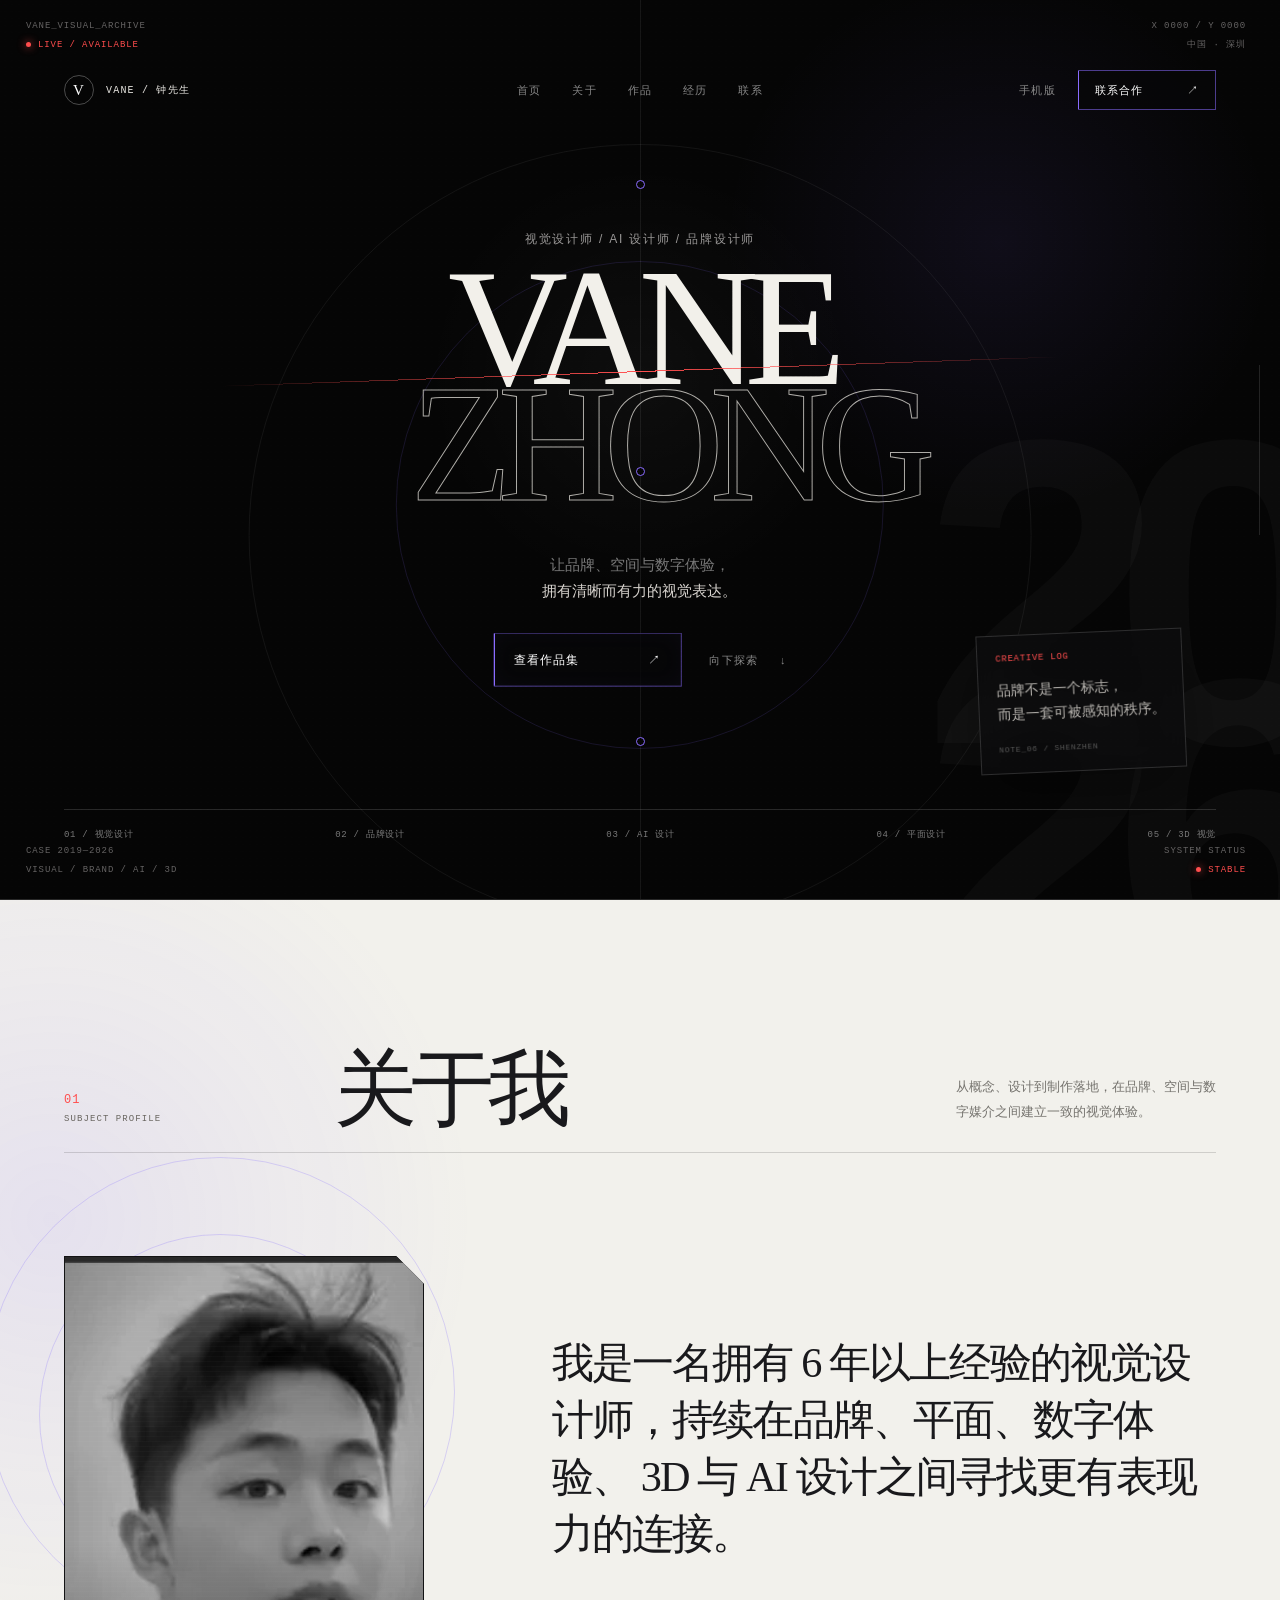
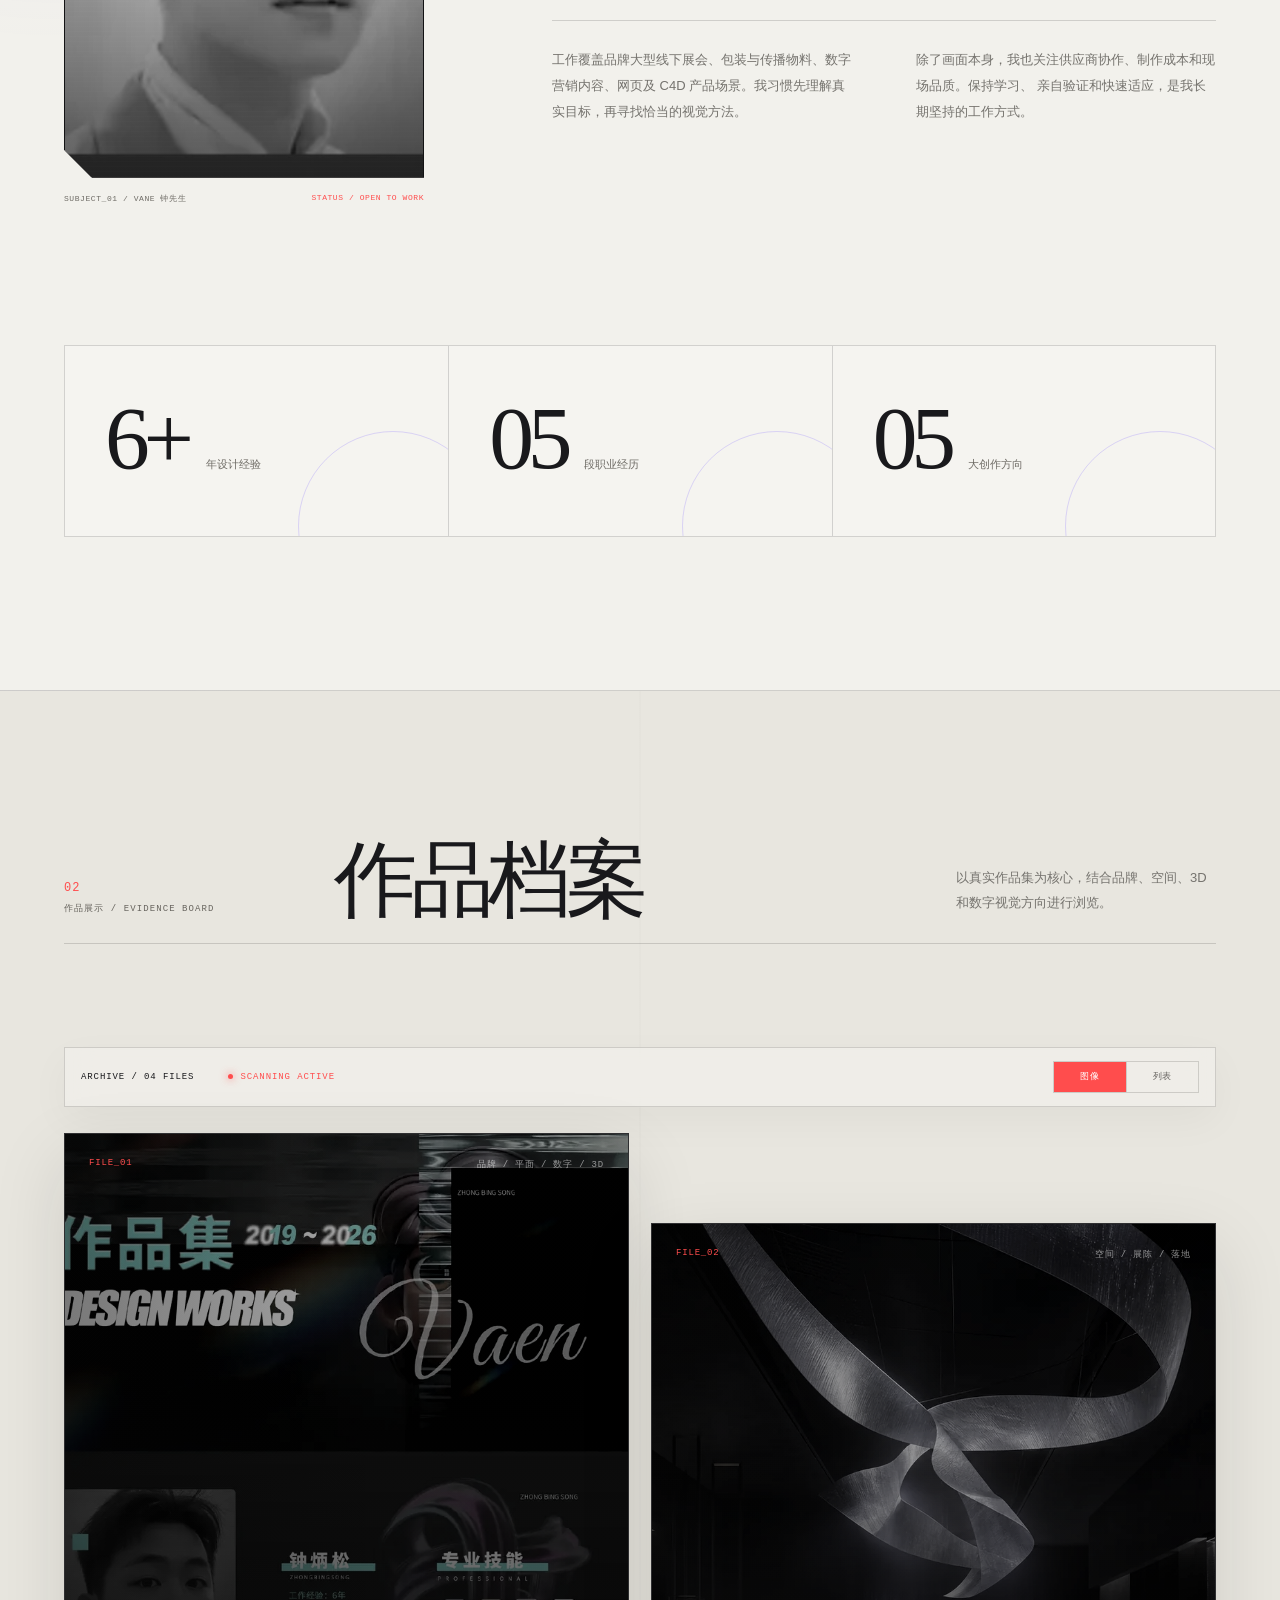
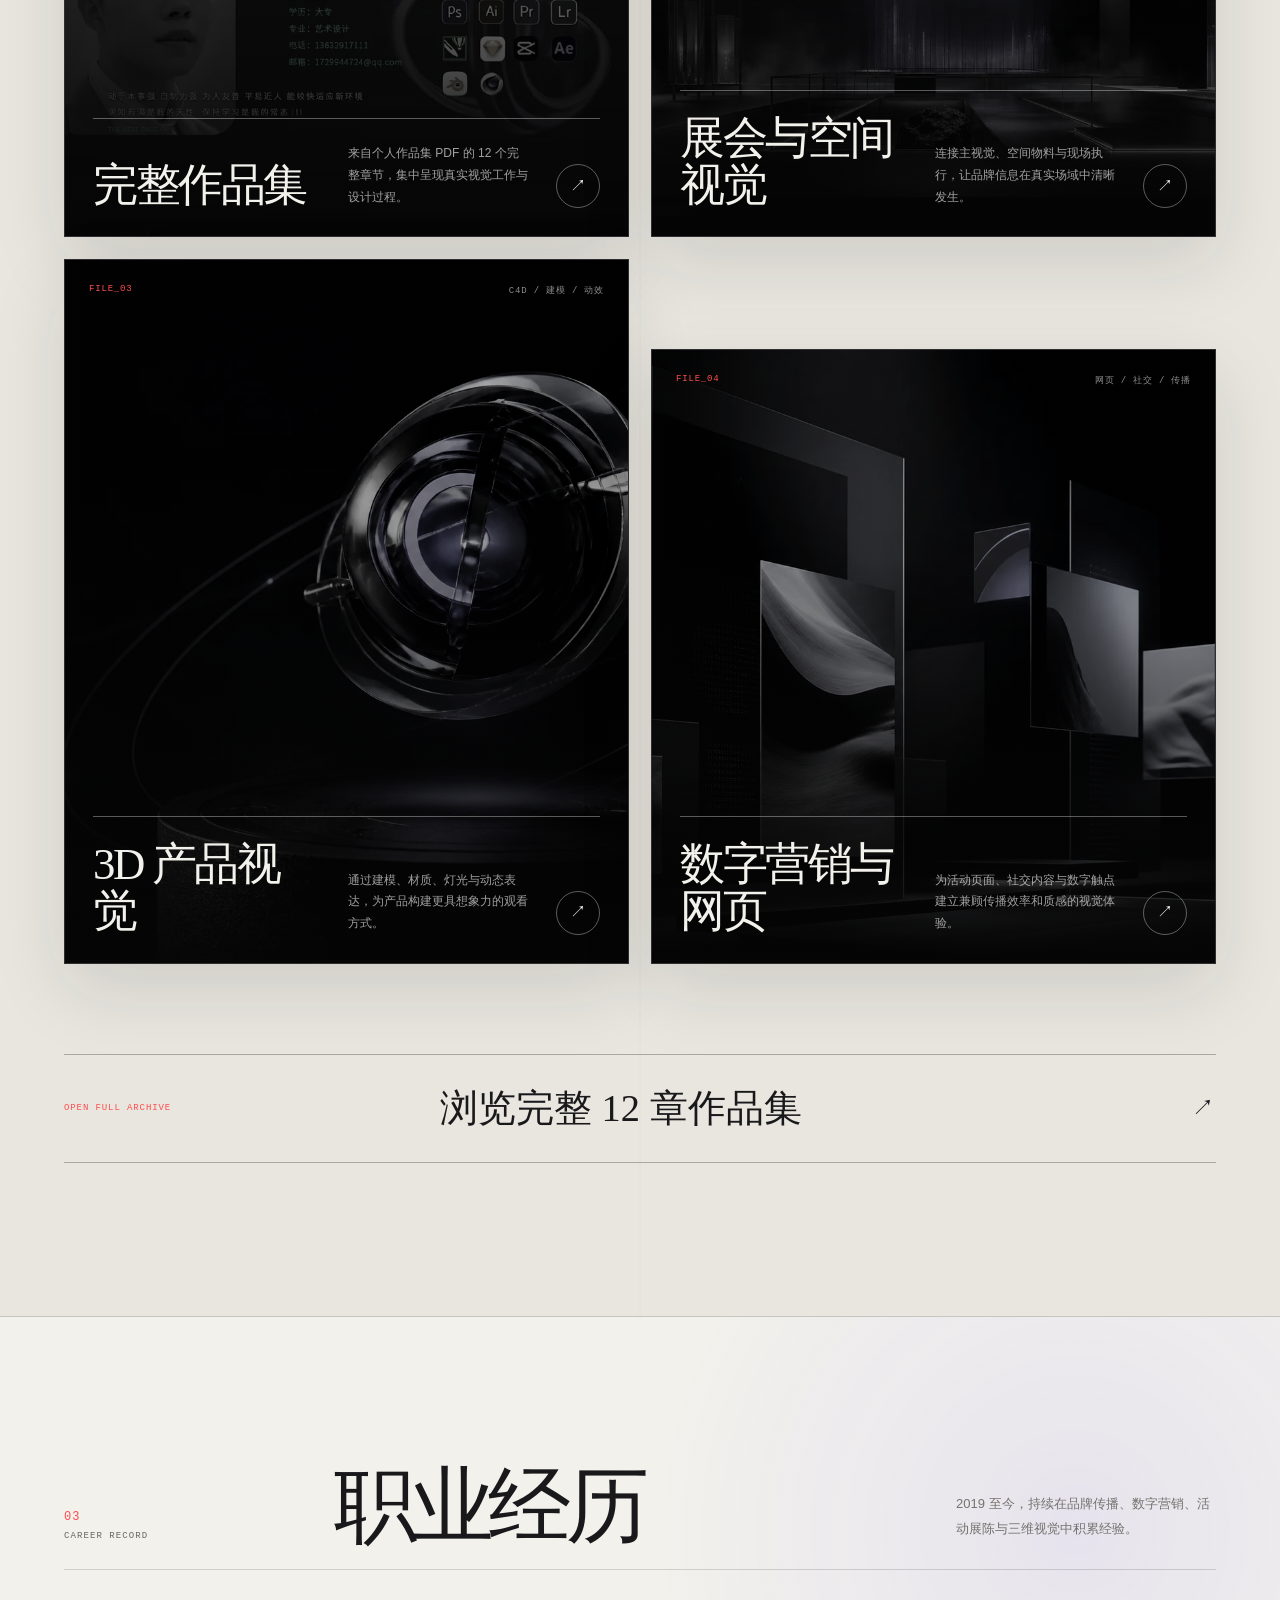
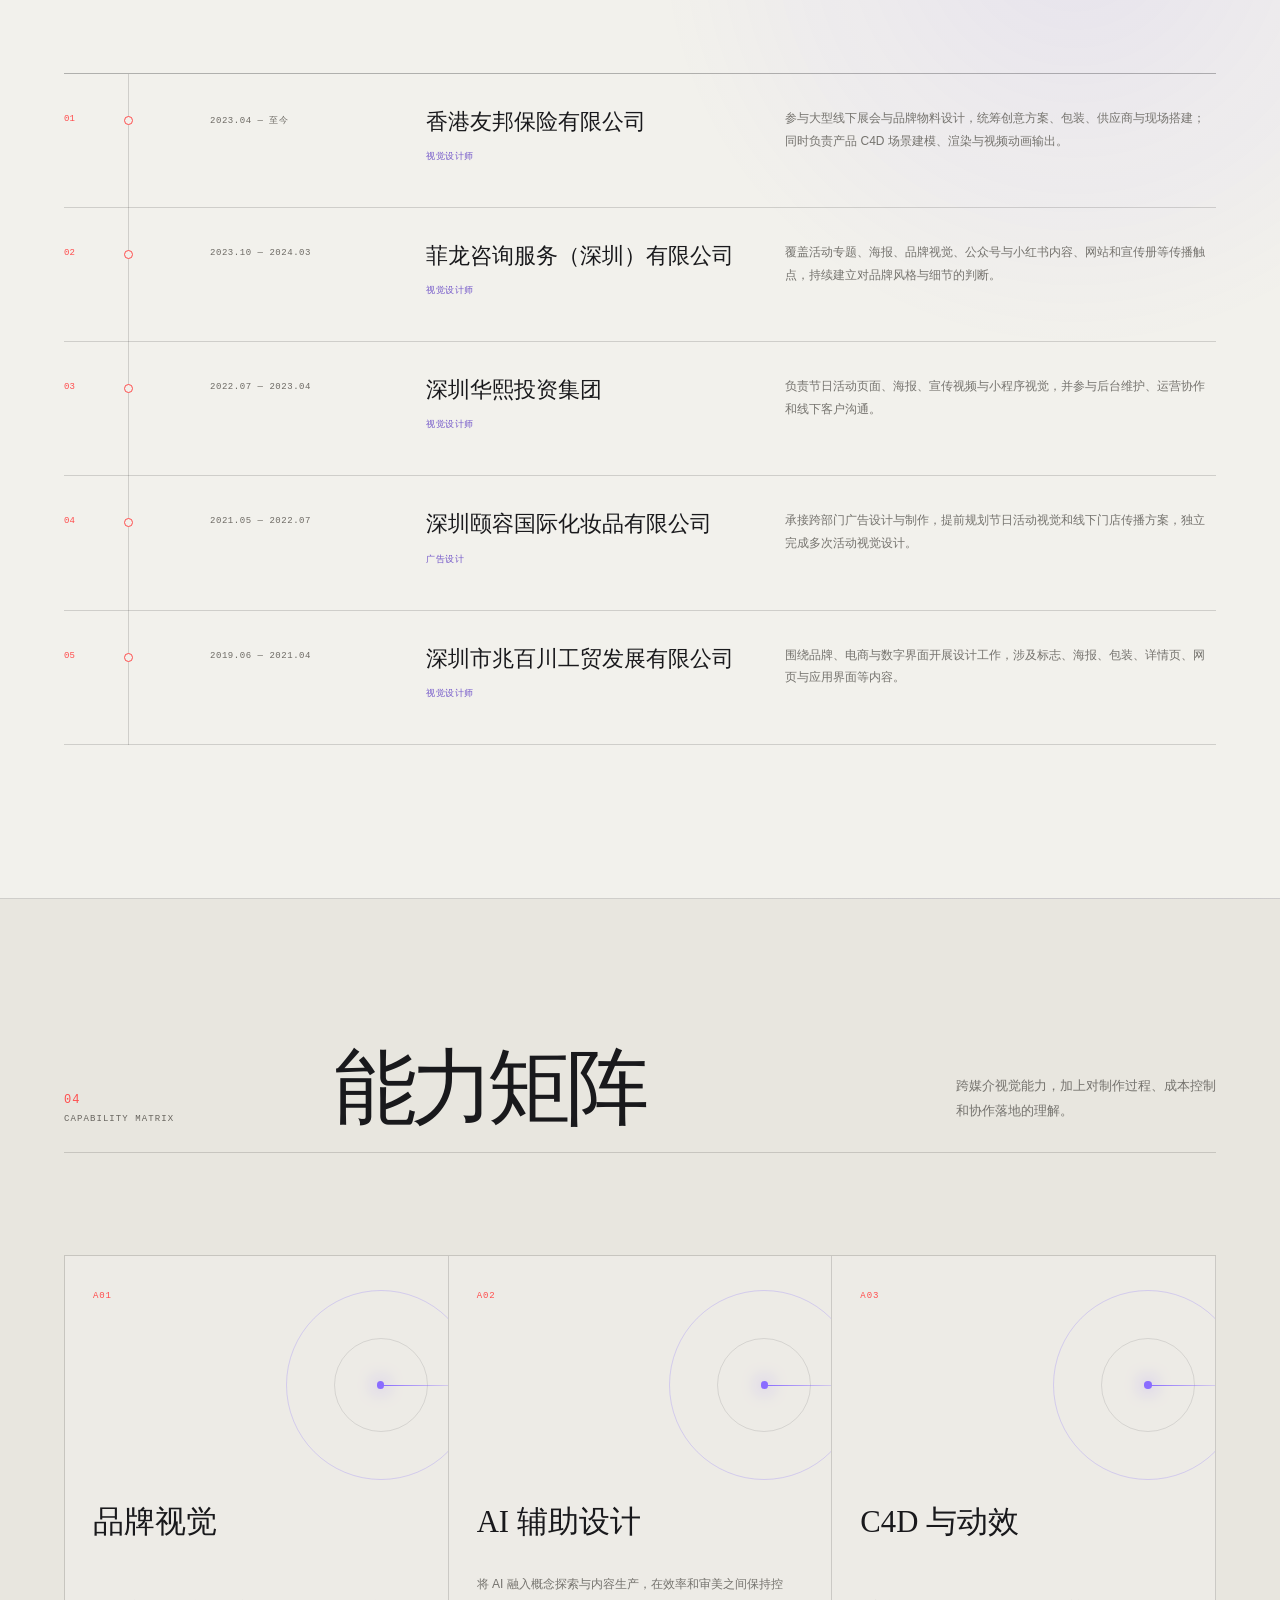
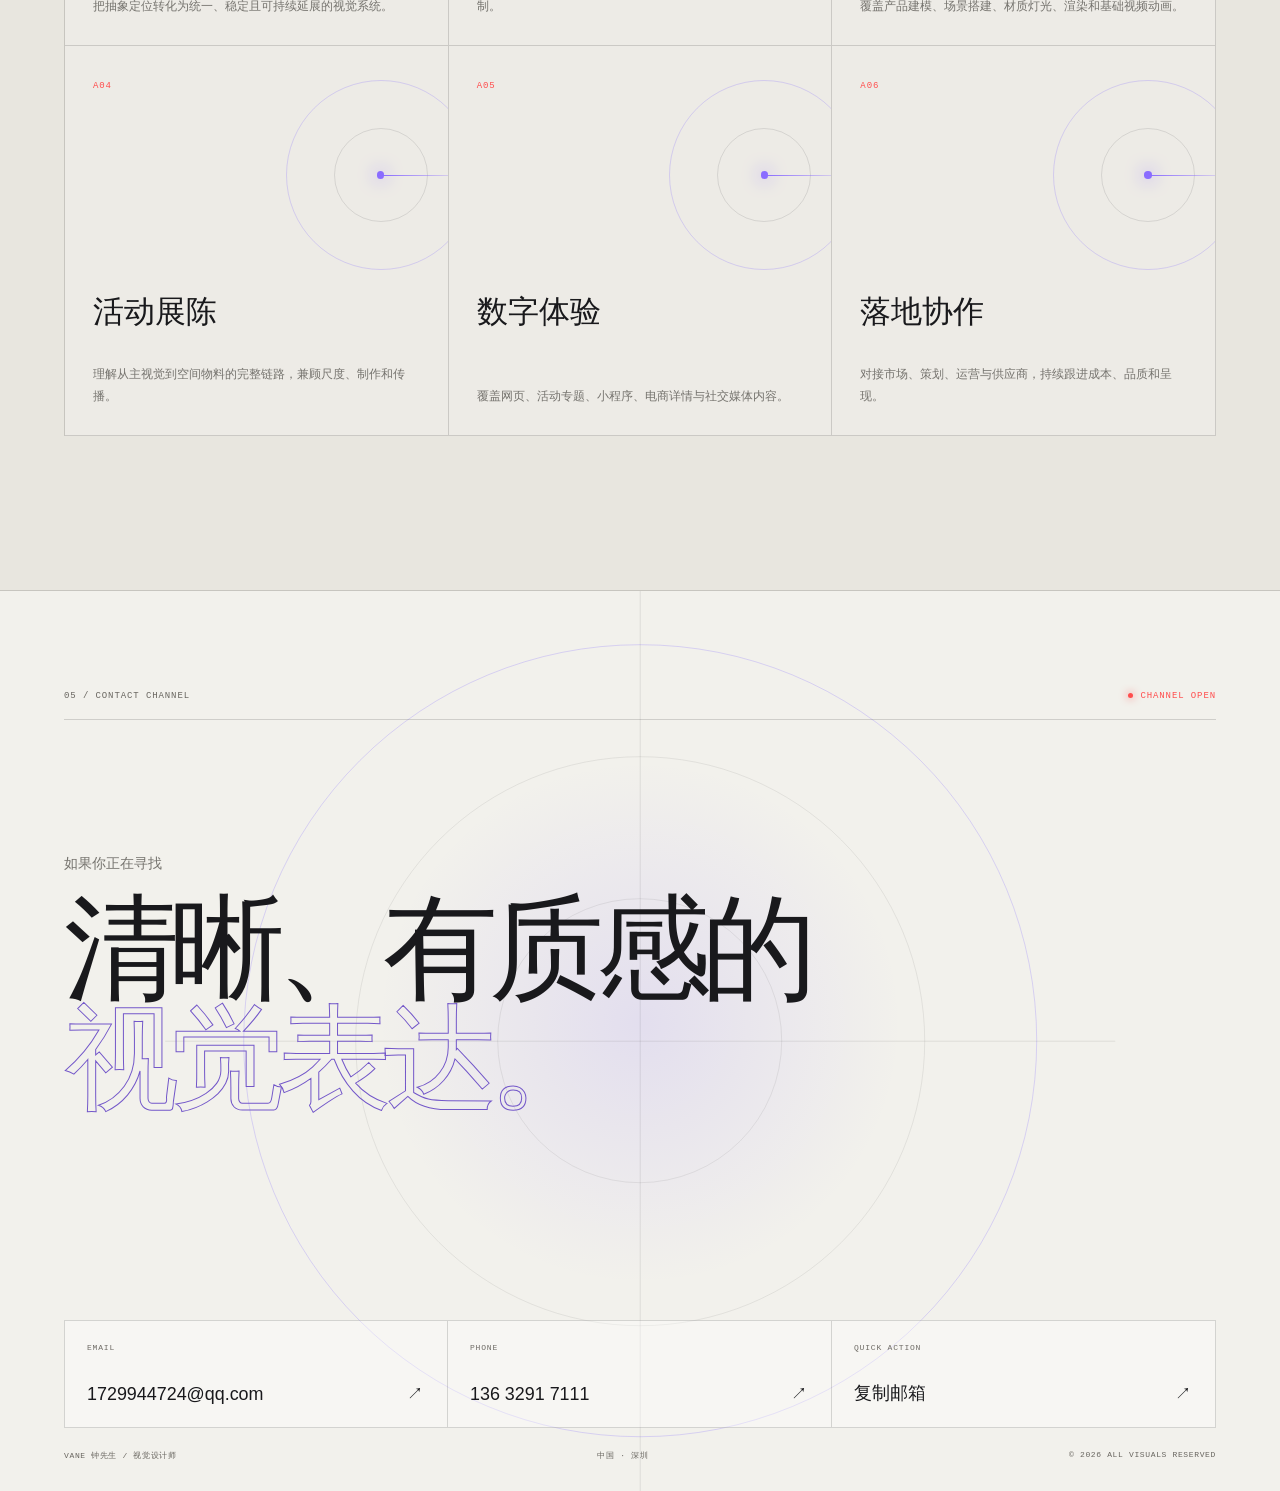
==== commit c6cc8341: "Deploy compact mobile portfolio layout" ====
--- a/index.html
+++ b/index.html
@@ -1 +1 @@
-<!DOCTYPE html><html lang="zh-CN"><head><meta charSet="utf-8"/><meta name="viewport" content="width=device-width, initial-scale=1, viewport-fit=cover"/><link rel="preload" as="image" href="/assets/vane-avatar.webp"/><link rel="stylesheet" href="/_next/static/chunks/0fm7w4d1qaz6n.css" data-precedence="next"/><link rel="preload" as="script" fetchPriority="low" href="/_next/static/chunks/1565v~spl0x2t.js"/><script src="/_next/static/chunks/12lqo4wcst74c.js" async=""></script><script src="/_next/static/chunks/13je0jha5i6.b.js" async=""></script><script src="/_next/static/chunks/0vr8x5c-gfil7.js" async=""></script><script src="/_next/static/chunks/turbopack-0apjbykiy0cpn.js" async=""></script><script src="/_next/static/chunks/11q-3mtsn6em~.js" async=""></script><script src="/_next/static/chunks/00dwf3xlex0q5.js" async=""></script><script src="/_next/static/chunks/17.is_xq67i6b.js" async=""></script><meta name="theme-color" content="#050506"/><title>Vane 钟先生｜视觉设计师作品集</title><meta name="description" content="Vane 钟先生的个人作品集，涵盖品牌视觉、AI 设计、平面设计、3D 视觉、活动展陈与数字体验。"/><link rel="manifest" href="/manifest.webmanifest"/><meta property="og:title" content="Vane 钟先生｜视觉设计师作品集"/><meta property="og:description" content="视觉 / 品牌 / AI / 平面 / 3D 设计作品集。"/><meta property="og:url" content="https://so7song.com/"/><meta property="og:site_name" content="Vane 视觉设计师作品集"/><meta property="og:locale" content="zh_CN"/><meta property="og:image" content="https://so7song.com/og.jpg"/><meta property="og:image:width" content="1200"/><meta property="og:image:height" content="630"/><meta property="og:image:alt" content="Vane Zhong 视觉设计师作品集"/><meta property="og:type" content="website"/><meta name="twitter:card" content="summary_large_image"/><meta name="twitter:title" content="Vane 钟先生｜视觉设计师作品集"/><meta name="twitter:description" content="视觉 / 品牌 / AI / 平面 / 3D 设计作品集。"/><meta name="twitter:image" content="https://so7song.com/og.jpg"/><link rel="shortcut icon" href="/favicon.png"/><link rel="icon" href="/favicon.png"/><script src="/_next/static/chunks/03~yq9q893hmn.js" noModule=""></script></head><body><div hidden=""><!--$--><!--/$--></div><main class="case-site"><div class="boot-screen" aria-hidden="true"><div class="boot-mark">V</div><span>VISUAL ARCHIVE / LOADING</span><i></i><strong>ACCESS GRANTED</strong></div><div class="global-grid" aria-hidden="true"></div><div class="global-noise" aria-hidden="true"></div><div class="pointer-light" aria-hidden="true"></div><div class="scroll-rail" aria-hidden="true"><i></i></div><div class="desktop-hud" aria-hidden="true"><div class="hud-block hud-top-left"><span>VANE_VISUAL_ARCHIVE</span><span class="live-signal">LIVE / AVAILABLE</span></div><div class="hud-block hud-top-right"><span>X 0000 / Y 0000</span><span>中国 · 深圳</span></div><div class="hud-block hud-bottom-left"><span>CASE 2019—2026</span><span>VISUAL / BRAND / AI / 3D</span></div><div class="hud-block hud-bottom-right"><span>SYSTEM STATUS</span><span class="live-signal">STABLE</span></div></div><header class="case-header"><a class="case-brand" href="#home" aria-label="返回首页"><span>V</span><span>VANE / 钟先生</span></a><nav aria-label="页面导航"><a href="#home">首页</a><a href="#about">关于</a><a href="#work">作品</a><a href="#experience">经历</a><a href="#contact">联系</a></nav><div class="case-header-actions"><a class="mobile-version-link" href="/mobile/">手机版</a><a class="signal-button" href="#contact">联系合作 <span aria-hidden="true">↗</span></a></div></header><section class="case-hero" id="home" aria-label="首页"><video class="hero-background-video" autoPlay="" loop="" muted="" playsInline="" preload="metadata" aria-hidden="true"><source src="/assets/hero-cinematic.mp4" type="video/mp4"/></video><div class="case-hero-line" aria-hidden="true"><i></i><i></i><i></i></div><div class="floating-evidence evidence-note" aria-hidden="true"><span>CREATIVE LOG</span><p>品牌不是一个标志，<br/>而是一套可被感知的秩序。</p><small>NOTE_06 / SHENZHEN</small></div><div class="hero-dossier"><p class="hero-role">视觉设计师 / AI 设计师 / 品牌设计师</p><h1 class="kinetic-name"><span class="hero-name-word hero-name-vane">VANE</span><span class="hero-name-word hero-name-zhong">ZHONG</span><span class="hero-collision-sparks" aria-hidden="true"><i></i><i></i><i></i><i></i><i></i><i></i><i></i><i></i><i></i><i></i><i></i><i></i><b></b></span></h1><p class="hero-statement">让品牌、空间与数字体验，<strong>拥有清晰而有力的视觉表达。</strong></p><div class="hero-links"><a class="signal-button large hero-portfolio-button" href="/portfolio/">查看作品集 <span aria-hidden="true">↗</span></a><a class="text-link" href="#about">向下探索 <span aria-hidden="true">↓</span></a></div></div><div class="hero-disciplines" aria-label="五大创作方向"><span>01<!-- --> / <!-- -->视觉设计</span><span>02<!-- --> / <!-- -->品牌设计</span><span>03<!-- --> / <!-- -->AI 设计</span><span>04<!-- --> / <!-- -->平面设计</span><span>05<!-- --> / <!-- -->3D 视觉</span></div><div class="hero-year" aria-hidden="true">20<br/>26</div></section><section class="case-about case-section" id="about"><div class="case-shell"><div class="case-section-heading"><div class="case-section-code"><span>01</span><span>SUBJECT PROFILE</span></div><h2>关于我</h2><p>从概念、设计到制作落地，在品牌、空间与数字媒介之间建立一致的视觉体验。</p></div><div class="profile-layout"><figure class="profile-photo"><div class="photo-frame"><img src="/assets/vane-avatar.webp" alt="Vane 钟先生" width="520" height="520"/></div><figcaption><span>SUBJECT_01 / VANE 钟先生</span><span>STATUS / OPEN TO WORK</span></figcaption></figure><div class="profile-copy"><p class="profile-lead">我是一名拥有 6 年以上经验的视觉设计师，持续在品牌、平面、数字体验、 3D 与 AI 设计之间寻找更有表现力的连接。</p><div class="profile-details"><p>工作覆盖品牌大型线下展会、包装与传播物料、数字营销内容、网页及 C4D 产品场景。我习惯先理解真实目标，再寻找恰当的视觉方法。</p><p>除了画面本身，我也关注供应商协作、制作成本和现场品质。保持学习、 亲自验证和快速适应，是我长期坚持的工作方式。</p></div></div></div><div class="case-stats" aria-label="六年以上经验与五大创作方向"><div class="case-stat"><strong>6+</strong><span>年设计经验</span><i aria-hidden="true"></i></div><div class="case-stat"><strong>05</strong><span>段职业经历</span><i aria-hidden="true"></i></div><div class="case-stat"><strong>05</strong><span>大创作方向</span><i aria-hidden="true"></i></div></div></div></section><section class="case-work case-section" id="work"><div class="case-shell"><div class="case-section-heading"><div class="case-section-code"><span>02</span><span>作品展示 / EVIDENCE BOARD</span></div><h2>作品档案</h2><p>以真实作品集为核心，结合品牌、空间、3D 和数字视觉方向进行浏览。</p></div><div class="work-toolbar"><div><span>ARCHIVE / 04 FILES</span><span class="live-signal">SCANNING ACTIVE</span></div><div class="view-switch" aria-label="项目显示方式"><button type="button" class="active" aria-pressed="true">图像</button><button type="button" class="" aria-pressed="false">列表</button></div></div><div class="evidence-grid "><a class="evidence-card" href="/portfolio"><div class="evidence-image"><picture><source media="(max-width: 760px)" srcSet="/assets/portfolio/mobile/portfolio-01.webp"/><img src="/assets/portfolio/portfolio-01.webp" alt="完整作品集" loading="lazy"/></picture><div class="scan-line" aria-hidden="true"></div></div><div class="evidence-card-meta"><span>FILE_<!-- -->01</span><span>品牌 / 平面 / 数字 / 3D</span></div><div class="evidence-card-copy"><h3>完整作品集</h3><p>来自个人作品集 PDF 的 12 个完整章节，集中呈现真实视觉工作与设计过程。</p><span class="round-arrow"><span aria-hidden="true">↗</span></span></div></a><a class="evidence-card" href="/portfolio"><div class="evidence-image"><img src="/assets/project-space.webp" alt="展会与空间视觉" loading="lazy"/><div class="scan-line" aria-hidden="true"></div></div><div class="evidence-card-meta"><span>FILE_<!-- -->02</span><span>空间 / 展陈 / 落地</span></div><div class="evidence-card-copy"><h3>展会与空间视觉</h3><p>连接主视觉、空间物料与现场执行，让品牌信息在真实场域中清晰发生。</p><span class="round-arrow"><span aria-hidden="true">↗</span></span></div></a><a class="evidence-card" href="/portfolio"><div class="evidence-image"><img src="/assets/project-3d.webp" alt="3D 产品视觉" loading="lazy"/><div class="scan-line" aria-hidden="true"></div></div><div class="evidence-card-meta"><span>FILE_<!-- -->03</span><span>C4D / 建模 / 动效</span></div><div class="evidence-card-copy"><h3>3D 产品视觉</h3><p>通过建模、材质、灯光与动态表达，为产品构建更具想象力的观看方式。</p><span class="round-arrow"><span aria-hidden="true">↗</span></span></div></a><a class="evidence-card" href="/portfolio"><div class="evidence-image"><img src="/assets/project-digital.webp" alt="数字营销与网页" loading="lazy"/><div class="scan-line" aria-hidden="true"></div></div><div class="evidence-card-meta"><span>FILE_<!-- -->04</span><span>网页 / 社交 / 传播</span></div><div class="evidence-card-copy"><h3>数字营销与网页</h3><p>为活动页面、社交内容与数字触点建立兼顾传播效率和质感的视觉体验。</p><span class="round-arrow"><span aria-hidden="true">↗</span></span></div></a></div><a class="archive-link" href="/portfolio/"><span>OPEN FULL ARCHIVE</span><strong>浏览完整 12 章作品集</strong><span aria-hidden="true">↗</span></a></div></section><section class="case-experience case-section" id="experience"><div class="case-shell"><div class="case-section-heading"><div class="case-section-code"><span>03</span><span>CAREER RECORD</span></div><h2>职业经历</h2><p>2019 至今，持续在品牌传播、数字营销、活动展陈与三维视觉中积累经验。</p></div><div class="career-board"><div class="career-spine" aria-hidden="true"></div><article class="career-file"><div class="career-index"><span>01</span><i></i></div><time>2023.04 — 至今</time><div class="career-title"><h3>香港友邦保险有限公司</h3><span>视觉设计师</span></div><p>参与大型线下展会与品牌物料设计，统筹创意方案、包装、供应商与现场搭建；同时负责产品 C4D 场景建模、渲染与视频动画输出。</p></article><article class="career-file"><div class="career-index"><span>02</span><i></i></div><time>2023.10 — 2024.03</time><div class="career-title"><h3>菲龙咨询服务（深圳）有限公司</h3><span>视觉设计师</span></div><p>覆盖活动专题、海报、品牌视觉、公众号与小红书内容、网站和宣传册等传播触点，持续建立对品牌风格与细节的判断。</p></article><article class="career-file"><div class="career-index"><span>03</span><i></i></div><time>2022.07 — 2023.04</time><div class="career-title"><h3>深圳华熙投资集团</h3><span>视觉设计师</span></div><p>负责节日活动页面、海报、宣传视频与小程序视觉，并参与后台维护、运营协作和线下客户沟通。</p></article><article class="career-file"><div class="career-index"><span>04</span><i></i></div><time>2021.05 — 2022.07</time><div class="career-title"><h3>深圳颐容国际化妆品有限公司</h3><span>广告设计</span></div><p>承接跨部门广告设计与制作，提前规划节日活动视觉和线下门店传播方案，独立完成多次活动视觉设计。</p></article><article class="career-file"><div class="career-index"><span>05</span><i></i></div><time>2019.06 — 2021.04</time><div class="career-title"><h3>深圳市兆百川工贸发展有限公司</h3><span>视觉设计师</span></div><p>围绕品牌、电商与数字界面开展设计工作，涉及标志、海报、包装、详情页、网页与应用界面等内容。</p></article></div></div></section><section class="case-strengths case-section" id="strengths"><div class="case-shell"><div class="case-section-heading"><div class="case-section-code"><span>04</span><span>CAPABILITY MATRIX</span></div><h2>能力矩阵</h2><p>跨媒介视觉能力，加上对制作过程、成本控制和协作落地的理解。</p></div><div class="capability-grid"><article class="capability-card"><span>A01</span><div class="capability-radar" aria-hidden="true"><i></i></div><h3>品牌视觉</h3><p>把抽象定位转化为统一、稳定且可持续延展的视觉系统。</p></article><article class="capability-card"><span>A02</span><div class="capability-radar" aria-hidden="true"><i></i></div><h3>AI 辅助设计</h3><p>将 AI 融入概念探索与内容生产，在效率和审美之间保持控制。</p></article><article class="capability-card"><span>A03</span><div class="capability-radar" aria-hidden="true"><i></i></div><h3>C4D 与动效</h3><p>覆盖产品建模、场景搭建、材质灯光、渲染和基础视频动画。</p></article><article class="capability-card"><span>A04</span><div class="capability-radar" aria-hidden="true"><i></i></div><h3>活动展陈</h3><p>理解从主视觉到空间物料的完整链路，兼顾尺度、制作和传播。</p></article><article class="capability-card"><span>A05</span><div class="capability-radar" aria-hidden="true"><i></i></div><h3>数字体验</h3><p>覆盖网页、活动专题、小程序、电商详情与社交媒体内容。</p></article><article class="capability-card"><span>A06</span><div class="capability-radar" aria-hidden="true"><i></i></div><h3>落地协作</h3><p>对接市场、策划、运营与供应商，持续跟进成本、品质和呈现。</p></article></div></div></section><section class="case-contact" id="contact"><div class="contact-crosshair" aria-hidden="true"><i></i><b></b></div><div class="case-shell contact-shell"><div class="contact-status"><span>05 / CONTACT CHANNEL</span><span class="live-signal">CHANNEL OPEN</span></div><p>如果你正在寻找</p><h2>清晰、有质感的<br/><em>视觉表达。</em></h2><div class="contact-grid"><a href="mailto:1729944724@qq.com"><span>EMAIL</span><strong>1729944724@qq.com</strong><span aria-hidden="true">↗</span></a><a href="tel:13632917111"><span>PHONE</span><strong>136 3291 7111</strong><span aria-hidden="true">↗</span></a><button type="button" aria-live="polite"><span>QUICK ACTION</span><strong>复制邮箱</strong><span aria-hidden="true">↗</span></button></div><footer class="case-footer"><span>VANE 钟先生 / 视觉设计师</span><span>中国 · 深圳</span><span>© <!-- -->2026<!-- --> ALL VISUALS RESERVED</span></footer></div></section><a class="mobile-app-fab" href="/mobile/" aria-label="打开手机版作品集"><span>APP</span><strong>手机版</strong></a></main><!--$--><!--/$--><script src="/_next/static/chunks/1565v~spl0x2t.js" id="_R_" async=""></script><script>(self.__next_f=self.__next_f||[]).push([0])</script><script>self.__next_f.push([1,"1:\"$Sreact.fragment\"\n2:I[22378,[\"/_next/static/chunks/11q-3mtsn6em~.js\",\"/_next/static/chunks/00dwf3xlex0q5.js\"],\"default\"]\n3:I[99582,[\"/_next/static/chunks/11q-3mtsn6em~.js\",\"/_next/static/chunks/00dwf3xlex0q5.js\"],\"default\"]\n4:I[732,[\"/_next/static/chunks/11q-3mtsn6em~.js\",\"/_next/static/chunks/00dwf3xlex0q5.js\"],\"ClientPageRoot\"]\n5:I[31713,[\"/_next/static/chunks/11q-3mtsn6em~.js\",\"/_next/static/chunks/00dwf3xlex0q5.js\",\"/_next/static/chunks/17.is_xq67i6b.js\"],\"default\"]\n8:I[25326,[\"/_next/static/chunks/11q-3mtsn6em~.js\",\"/_next/static/chunks/00dwf3xlex0q5.js\"],\"OutletBoundary\"]\n9:\"$Sreact.suspense\"\nb:I[25326,[\"/_next/static/chunks/11q-3mtsn6em~.js\",\"/_next/static/chunks/00dwf3xlex0q5.js\"],\"ViewportBoundary\"]\nd:I[25326,[\"/_next/static/chunks/11q-3mtsn6em~.js\",\"/_next/static/chunks/00dwf3xlex0q5.js\"],\"MetadataBoundary\"]\nf:I[95394,[\"/_next/static/chunks/11q-3mtsn6em~.js\",\"/_next/static/chunks/00dwf3xlex0q5.js\"],\"default\",1]\n:HL[\"/_next/static/chunks/0fm7w4d1qaz6n.css\",\"style\"]\n"])</script><script>self.__next_f.push([1,"0:{\"P\":null,\"c\":[\"\",\"\"],\"q\":\"\",\"i\":false,\"f\":[[[\"\",{\"children\":[\"__PAGE__\",{}]},\"$undefined\",\"$undefined\",16],[[\"$\",\"$1\",\"c\",{\"children\":[[[\"$\",\"link\",\"0\",{\"rel\":\"stylesheet\",\"href\":\"/_next/static/chunks/0fm7w4d1qaz6n.css\",\"precedence\":\"next\",\"crossOrigin\":\"$undefined\",\"nonce\":\"$undefined\"}],[\"$\",\"script\",\"script-0\",{\"src\":\"/_next/static/chunks/11q-3mtsn6em~.js\",\"async\":true,\"nonce\":\"$undefined\"}],[\"$\",\"script\",\"script-1\",{\"src\":\"/_next/static/chunks/00dwf3xlex0q5.js\",\"async\":true,\"nonce\":\"$undefined\"}]],[\"$\",\"html\",null,{\"lang\":\"zh-CN\",\"children\":[\"$\",\"body\",null,{\"children\":[\"$\",\"$L2\",null,{\"parallelRouterKey\":\"children\",\"error\":\"$undefined\",\"errorStyles\":\"$undefined\",\"errorScripts\":\"$undefined\",\"template\":[\"$\",\"$L3\",null,{}],\"templateStyles\":\"$undefined\",\"templateScripts\":\"$undefined\",\"notFound\":[[[\"$\",\"title\",null,{\"children\":\"404: This page could not be found.\"}],[\"$\",\"div\",null,{\"style\":{\"fontFamily\":\"system-ui,\\\"Segoe UI\\\",Roboto,Helvetica,Arial,sans-serif,\\\"Apple Color Emoji\\\",\\\"Segoe UI Emoji\\\"\",\"height\":\"100vh\",\"textAlign\":\"center\",\"display\":\"flex\",\"flexDirection\":\"column\",\"alignItems\":\"center\",\"justifyContent\":\"center\"},\"children\":[\"$\",\"div\",null,{\"children\":[[\"$\",\"style\",null,{\"dangerouslySetInnerHTML\":{\"__html\":\"body{color:#000;background:#fff;margin:0}.next-error-h1{border-right:1px solid rgba(0,0,0,.3)}@media (prefers-color-scheme:dark){body{color:#fff;background:#000}.next-error-h1{border-right:1px solid rgba(255,255,255,.3)}}\"}}],[\"$\",\"h1\",null,{\"className\":\"next-error-h1\",\"style\":{\"display\":\"inline-block\",\"margin\":\"0 20px 0 0\",\"padding\":\"0 23px 0 0\",\"fontSize\":24,\"fontWeight\":500,\"verticalAlign\":\"top\",\"lineHeight\":\"49px\"},\"children\":404}],[\"$\",\"div\",null,{\"style\":{\"display\":\"inline-block\"},\"children\":[\"$\",\"h2\",null,{\"style\":{\"fontSize\":14,\"fontWeight\":400,\"lineHeight\":\"49px\",\"margin\":0},\"children\":\"This page could not be found.\"}]}]]}]}]],[]],\"forbidden\":\"$undefined\",\"unauthorized\":\"$undefined\"}]}]}]]}],{\"children\":[[\"$\",\"$1\",\"c\",{\"children\":[[\"$\",\"$L4\",null,{\"Component\":\"$5\",\"serverProvidedParams\":{\"searchParams\":{},\"params\":{},\"promises\":[\"$@6\",\"$@7\"]}}],[[\"$\",\"script\",\"script-0\",{\"src\":\"/_next/static/chunks/17.is_xq67i6b.js\",\"async\":true,\"nonce\":\"$undefined\"}]],[\"$\",\"$L8\",null,{\"children\":[\"$\",\"$9\",null,{\"name\":\"Next.MetadataOutlet\",\"children\":\"$@a\"}]}]]}],{},null,false,null]},null,false,null],[\"$\",\"$1\",\"h\",{\"children\":[null,[\"$\",\"$Lb\",null,{\"children\":\"$Lc\"}],[\"$\",\"div\",null,{\"hidden\":true,\"children\":[\"$\",\"$Ld\",null,{\"children\":[\"$\",\"$9\",null,{\"name\":\"Next.Metadata\",\"children\":\"$Le\"}]}]}],null]}],false]],\"m\":\"$undefined\",\"G\":[\"$f\",[[\"$\",\"link\",\"0\",{\"rel\":\"stylesheet\",\"href\":\"/_next/static/chunks/0fm7w4d1qaz6n.css\",\"precedence\":\"next\",\"crossOrigin\":\"$undefined\",\"nonce\":\"$undefined\"}]]],\"S\":true,\"h\":null,\"s\":\"$undefined\",\"l\":\"$undefined\",\"p\":\"$undefined\",\"d\":\"$undefined\",\"b\":\"0Z_gcb32Is17iku9hRVNg\"}\n"])</script><script>self.__next_f.push([1,"6:{}\n7:\"$0:f:0:1:1:children:0:props:children:0:props:serverProvidedParams:params\"\n"])</script><script>self.__next_f.push([1,"c:[[\"$\",\"meta\",\"0\",{\"charSet\":\"utf-8\"}],[\"$\",\"meta\",\"1\",{\"name\":\"viewport\",\"content\":\"width=device-width, initial-scale=1, viewport-fit=cover\"}],[\"$\",\"meta\",\"2\",{\"name\":\"theme-color\",\"content\":\"#050506\"}]]\n"])</script><script>self.__next_f.push([1,"10:I[20676,[\"/_next/static/chunks/11q-3mtsn6em~.js\",\"/_next/static/chunks/00dwf3xlex0q5.js\"],\"IconMark\"]\na:null\n"])</script><script>self.__next_f.push([1,"e:[[\"$\",\"title\",\"0\",{\"children\":\"Vane 钟先生｜视觉设计师作品集\"}],[\"$\",\"meta\",\"1\",{\"name\":\"description\",\"content\":\"Vane 钟先生的个人作品集，涵盖品牌视觉、AI 设计、平面设计、3D 视觉、活动展陈与数字体验。\"}],[\"$\",\"link\",\"2\",{\"rel\":\"manifest\",\"href\":\"/manifest.webmanifest\",\"crossOrigin\":\"$undefined\"}],[\"$\",\"meta\",\"3\",{\"property\":\"og:title\",\"content\":\"Vane 钟先生｜视觉设计师作品集\"}],[\"$\",\"meta\",\"4\",{\"property\":\"og:description\",\"content\":\"视觉 / 品牌 / AI / 平面 / 3D 设计作品集。\"}],[\"$\",\"meta\",\"5\",{\"property\":\"og:url\",\"content\":\"https://so7song.com/\"}],[\"$\",\"meta\",\"6\",{\"property\":\"og:site_name\",\"content\":\"Vane 视觉设计师作品集\"}],[\"$\",\"meta\",\"7\",{\"property\":\"og:locale\",\"content\":\"zh_CN\"}],[\"$\",\"meta\",\"8\",{\"property\":\"og:image\",\"content\":\"https://so7song.com/og.jpg\"}],[\"$\",\"meta\",\"9\",{\"property\":\"og:image:width\",\"content\":\"1200\"}],[\"$\",\"meta\",\"10\",{\"property\":\"og:image:height\",\"content\":\"630\"}],[\"$\",\"meta\",\"11\",{\"property\":\"og:image:alt\",\"content\":\"Vane Zhong 视觉设计师作品集\"}],[\"$\",\"meta\",\"12\",{\"property\":\"og:type\",\"content\":\"website\"}],[\"$\",\"meta\",\"13\",{\"name\":\"twitter:card\",\"content\":\"summary_large_image\"}],[\"$\",\"meta\",\"14\",{\"name\":\"twitter:title\",\"content\":\"Vane 钟先生｜视觉设计师作品集\"}],[\"$\",\"meta\",\"15\",{\"name\":\"twitter:description\",\"content\":\"视觉 / 品牌 / AI / 平面 / 3D 设计作品集。\"}],[\"$\",\"meta\",\"16\",{\"name\":\"twitter:image\",\"content\":\"https://so7song.com/og.jpg\"}],[\"$\",\"link\",\"17\",{\"rel\":\"shortcut icon\",\"href\":\"/favicon.png\"}],[\"$\",\"link\",\"18\",{\"rel\":\"icon\",\"href\":\"/favicon.png\"}],[\"$\",\"$L10\",\"19\",{}]]\n"])</script></body></html>+<!DOCTYPE html><html lang="zh-CN"><head><meta charSet="utf-8"/><meta name="viewport" content="width=device-width, initial-scale=1, viewport-fit=cover"/><link rel="preload" as="image" href="/assets/vane-avatar.webp"/><link rel="stylesheet" href="/_next/static/chunks/0if6~.6lw1ah5.css" data-precedence="next"/><link rel="preload" as="script" fetchPriority="low" href="/_next/static/chunks/1565v~spl0x2t.js"/><script src="/_next/static/chunks/12lqo4wcst74c.js" async=""></script><script src="/_next/static/chunks/13je0jha5i6.b.js" async=""></script><script src="/_next/static/chunks/0vr8x5c-gfil7.js" async=""></script><script src="/_next/static/chunks/turbopack-0apjbykiy0cpn.js" async=""></script><script src="/_next/static/chunks/11q-3mtsn6em~.js" async=""></script><script src="/_next/static/chunks/00dwf3xlex0q5.js" async=""></script><script src="/_next/static/chunks/17.is_xq67i6b.js" async=""></script><meta name="theme-color" content="#050506"/><title>Vane 钟先生｜视觉设计师作品集</title><meta name="description" content="Vane 钟先生的个人作品集，涵盖品牌视觉、AI 设计、平面设计、3D 视觉、活动展陈与数字体验。"/><link rel="manifest" href="/manifest.webmanifest"/><meta property="og:title" content="Vane 钟先生｜视觉设计师作品集"/><meta property="og:description" content="视觉 / 品牌 / AI / 平面 / 3D 设计作品集。"/><meta property="og:url" content="https://so7song.com/"/><meta property="og:site_name" content="Vane 视觉设计师作品集"/><meta property="og:locale" content="zh_CN"/><meta property="og:image" content="https://so7song.com/og.jpg"/><meta property="og:image:width" content="1200"/><meta property="og:image:height" content="630"/><meta property="og:image:alt" content="Vane Zhong 视觉设计师作品集"/><meta property="og:type" content="website"/><meta name="twitter:card" content="summary_large_image"/><meta name="twitter:title" content="Vane 钟先生｜视觉设计师作品集"/><meta name="twitter:description" content="视觉 / 品牌 / AI / 平面 / 3D 设计作品集。"/><meta name="twitter:image" content="https://so7song.com/og.jpg"/><link rel="shortcut icon" href="/favicon.png"/><link rel="icon" href="/favicon.png"/><script src="/_next/static/chunks/03~yq9q893hmn.js" noModule=""></script></head><body><div hidden=""><!--$--><!--/$--></div><main class="case-site"><div class="boot-screen" aria-hidden="true"><div class="boot-mark">V</div><span>VISUAL ARCHIVE / LOADING</span><i></i><strong>ACCESS GRANTED</strong></div><div class="global-grid" aria-hidden="true"></div><div class="global-noise" aria-hidden="true"></div><div class="pointer-light" aria-hidden="true"></div><div class="scroll-rail" aria-hidden="true"><i></i></div><div class="desktop-hud" aria-hidden="true"><div class="hud-block hud-top-left"><span>VANE_VISUAL_ARCHIVE</span><span class="live-signal">LIVE / AVAILABLE</span></div><div class="hud-block hud-top-right"><span>X 0000 / Y 0000</span><span>中国 · 深圳</span></div><div class="hud-block hud-bottom-left"><span>CASE 2019—2026</span><span>VISUAL / BRAND / AI / 3D</span></div><div class="hud-block hud-bottom-right"><span>SYSTEM STATUS</span><span class="live-signal">STABLE</span></div></div><header class="case-header"><a class="case-brand" href="#home" aria-label="返回首页"><span>V</span><span>VANE / 钟先生</span></a><nav aria-label="页面导航"><a href="#home">首页</a><a href="#about">关于</a><a href="#work">作品</a><a href="#experience">经历</a><a href="#contact">联系</a></nav><div class="case-header-actions"><a class="mobile-version-link" href="/mobile/">手机版</a><a class="signal-button" href="#contact">联系合作 <span aria-hidden="true">↗</span></a></div></header><section class="case-hero" id="home" aria-label="首页"><video class="hero-background-video" autoPlay="" loop="" muted="" playsInline="" preload="metadata" aria-hidden="true"><source src="/assets/hero-cinematic.mp4" type="video/mp4"/></video><div class="case-hero-line" aria-hidden="true"><i></i><i></i><i></i></div><div class="floating-evidence evidence-note" aria-hidden="true"><span>CREATIVE LOG</span><p>品牌不是一个标志，<br/>而是一套可被感知的秩序。</p><small>NOTE_06 / SHENZHEN</small></div><div class="hero-dossier"><p class="hero-role">视觉设计师 / AI 设计师 / 品牌设计师</p><h1 class="kinetic-name"><span class="hero-name-word hero-name-vane">VANE</span><span class="hero-name-word hero-name-zhong">ZHONG</span><span class="hero-collision-sparks" aria-hidden="true"><i></i><i></i><i></i><i></i><i></i><i></i><i></i><i></i><i></i><i></i><i></i><i></i><b></b></span></h1><p class="hero-statement">让品牌、空间与数字体验，<strong>拥有清晰而有力的视觉表达。</strong></p><div class="hero-links"><a class="signal-button large hero-portfolio-button" href="/portfolio/">查看作品集 <span aria-hidden="true">↗</span></a><a class="text-link" href="#about">向下探索 <span aria-hidden="true">↓</span></a></div></div><div class="hero-disciplines" aria-label="五大创作方向"><span>01<!-- --> / <!-- -->视觉设计</span><span>02<!-- --> / <!-- -->品牌设计</span><span>03<!-- --> / <!-- -->AI 设计</span><span>04<!-- --> / <!-- -->平面设计</span><span>05<!-- --> / <!-- -->3D 视觉</span></div><div class="hero-year" aria-hidden="true">20<br/>26</div></section><section class="case-about case-section" id="about"><div class="case-shell"><div class="case-section-heading"><div class="case-section-code"><span>01</span><span>SUBJECT PROFILE</span></div><h2>关于我</h2><p>从概念、设计到制作落地，在品牌、空间与数字媒介之间建立一致的视觉体验。</p></div><div class="profile-layout"><figure class="profile-photo"><div class="photo-frame"><img src="/assets/vane-avatar.webp" alt="Vane 钟先生" width="520" height="520"/></div><figcaption><span>SUBJECT_01 / VANE 钟先生</span><span>STATUS / OPEN TO WORK</span></figcaption></figure><div class="profile-copy"><p class="profile-lead">我是一名拥有 6 年以上经验的视觉设计师，持续在品牌、平面、数字体验、 3D 与 AI 设计之间寻找更有表现力的连接。</p><div class="profile-details"><p>工作覆盖品牌大型线下展会、包装与传播物料、数字营销内容、网页及 C4D 产品场景。我习惯先理解真实目标，再寻找恰当的视觉方法。</p><p>除了画面本身，我也关注供应商协作、制作成本和现场品质。保持学习、 亲自验证和快速适应，是我长期坚持的工作方式。</p></div></div></div><div class="case-stats" aria-label="六年以上经验与五大创作方向"><div class="case-stat"><strong>6+</strong><span>年设计经验</span><i aria-hidden="true"></i></div><div class="case-stat"><strong>05</strong><span>段职业经历</span><i aria-hidden="true"></i></div><div class="case-stat"><strong>05</strong><span>大创作方向</span><i aria-hidden="true"></i></div></div></div></section><section class="case-work case-section" id="work"><div class="case-shell"><div class="case-section-heading"><div class="case-section-code"><span>02</span><span>作品展示 / EVIDENCE BOARD</span></div><h2>作品档案</h2><p>以真实作品集为核心，结合品牌、空间、3D 和数字视觉方向进行浏览。</p></div><div class="work-toolbar"><div><span>ARCHIVE / 04 FILES</span><span class="live-signal">SCANNING ACTIVE</span></div><div class="view-switch" aria-label="项目显示方式"><button type="button" class="active" aria-pressed="true">图像</button><button type="button" class="" aria-pressed="false">列表</button></div></div><div class="evidence-grid "><a class="evidence-card" href="/portfolio"><div class="evidence-image"><picture><source media="(max-width: 760px)" srcSet="/assets/portfolio/mobile/portfolio-01.webp"/><img src="/assets/portfolio/portfolio-01.webp" alt="完整作品集" loading="lazy"/></picture><div class="scan-line" aria-hidden="true"></div></div><div class="evidence-card-meta"><span>FILE_<!-- -->01</span><span>品牌 / 平面 / 数字 / 3D</span></div><div class="evidence-card-copy"><h3>完整作品集</h3><p>来自个人作品集 PDF 的 12 个完整章节，集中呈现真实视觉工作与设计过程。</p><span class="round-arrow"><span aria-hidden="true">↗</span></span></div></a><a class="evidence-card" href="/portfolio"><div class="evidence-image"><img src="/assets/project-space.webp" alt="展会与空间视觉" loading="lazy"/><div class="scan-line" aria-hidden="true"></div></div><div class="evidence-card-meta"><span>FILE_<!-- -->02</span><span>空间 / 展陈 / 落地</span></div><div class="evidence-card-copy"><h3>展会与空间视觉</h3><p>连接主视觉、空间物料与现场执行，让品牌信息在真实场域中清晰发生。</p><span class="round-arrow"><span aria-hidden="true">↗</span></span></div></a><a class="evidence-card" href="/portfolio"><div class="evidence-image"><img src="/assets/project-3d.webp" alt="3D 产品视觉" loading="lazy"/><div class="scan-line" aria-hidden="true"></div></div><div class="evidence-card-meta"><span>FILE_<!-- -->03</span><span>C4D / 建模 / 动效</span></div><div class="evidence-card-copy"><h3>3D 产品视觉</h3><p>通过建模、材质、灯光与动态表达，为产品构建更具想象力的观看方式。</p><span class="round-arrow"><span aria-hidden="true">↗</span></span></div></a><a class="evidence-card" href="/portfolio"><div class="evidence-image"><img src="/assets/project-digital.webp" alt="数字营销与网页" loading="lazy"/><div class="scan-line" aria-hidden="true"></div></div><div class="evidence-card-meta"><span>FILE_<!-- -->04</span><span>网页 / 社交 / 传播</span></div><div class="evidence-card-copy"><h3>数字营销与网页</h3><p>为活动页面、社交内容与数字触点建立兼顾传播效率和质感的视觉体验。</p><span class="round-arrow"><span aria-hidden="true">↗</span></span></div></a></div><a class="archive-link" href="/portfolio/"><span>OPEN FULL ARCHIVE</span><strong>浏览完整 12 章作品集</strong><span aria-hidden="true">↗</span></a></div></section><section class="case-experience case-section" id="experience"><div class="case-shell"><div class="case-section-heading"><div class="case-section-code"><span>03</span><span>CAREER RECORD</span></div><h2>职业经历</h2><p>2019 至今，持续在品牌传播、数字营销、活动展陈与三维视觉中积累经验。</p></div><div class="career-board"><div class="career-spine" aria-hidden="true"></div><article class="career-file"><div class="career-index"><span>01</span><i></i></div><time>2023.04 — 至今</time><div class="career-title"><h3>香港友邦保险有限公司</h3><span>视觉设计师</span></div><p>参与大型线下展会与品牌物料设计，统筹创意方案、包装、供应商与现场搭建；同时负责产品 C4D 场景建模、渲染与视频动画输出。</p></article><article class="career-file"><div class="career-index"><span>02</span><i></i></div><time>2023.10 — 2024.03</time><div class="career-title"><h3>菲龙咨询服务（深圳）有限公司</h3><span>视觉设计师</span></div><p>覆盖活动专题、海报、品牌视觉、公众号与小红书内容、网站和宣传册等传播触点，持续建立对品牌风格与细节的判断。</p></article><article class="career-file"><div class="career-index"><span>03</span><i></i></div><time>2022.07 — 2023.04</time><div class="career-title"><h3>深圳华熙投资集团</h3><span>视觉设计师</span></div><p>负责节日活动页面、海报、宣传视频与小程序视觉，并参与后台维护、运营协作和线下客户沟通。</p></article><article class="career-file"><div class="career-index"><span>04</span><i></i></div><time>2021.05 — 2022.07</time><div class="career-title"><h3>深圳颐容国际化妆品有限公司</h3><span>广告设计</span></div><p>承接跨部门广告设计与制作，提前规划节日活动视觉和线下门店传播方案，独立完成多次活动视觉设计。</p></article><article class="career-file"><div class="career-index"><span>05</span><i></i></div><time>2019.06 — 2021.04</time><div class="career-title"><h3>深圳市兆百川工贸发展有限公司</h3><span>视觉设计师</span></div><p>围绕品牌、电商与数字界面开展设计工作，涉及标志、海报、包装、详情页、网页与应用界面等内容。</p></article></div></div></section><section class="case-strengths case-section" id="strengths"><div class="case-shell"><div class="case-section-heading"><div class="case-section-code"><span>04</span><span>CAPABILITY MATRIX</span></div><h2>能力矩阵</h2><p>跨媒介视觉能力，加上对制作过程、成本控制和协作落地的理解。</p></div><div class="capability-grid"><article class="capability-card"><span>A01</span><div class="capability-radar" aria-hidden="true"><i></i></div><h3>品牌视觉</h3><p>把抽象定位转化为统一、稳定且可持续延展的视觉系统。</p></article><article class="capability-card"><span>A02</span><div class="capability-radar" aria-hidden="true"><i></i></div><h3>AI 辅助设计</h3><p>将 AI 融入概念探索与内容生产，在效率和审美之间保持控制。</p></article><article class="capability-card"><span>A03</span><div class="capability-radar" aria-hidden="true"><i></i></div><h3>C4D 与动效</h3><p>覆盖产品建模、场景搭建、材质灯光、渲染和基础视频动画。</p></article><article class="capability-card"><span>A04</span><div class="capability-radar" aria-hidden="true"><i></i></div><h3>活动展陈</h3><p>理解从主视觉到空间物料的完整链路，兼顾尺度、制作和传播。</p></article><article class="capability-card"><span>A05</span><div class="capability-radar" aria-hidden="true"><i></i></div><h3>数字体验</h3><p>覆盖网页、活动专题、小程序、电商详情与社交媒体内容。</p></article><article class="capability-card"><span>A06</span><div class="capability-radar" aria-hidden="true"><i></i></div><h3>落地协作</h3><p>对接市场、策划、运营与供应商，持续跟进成本、品质和呈现。</p></article></div></div></section><section class="case-contact" id="contact"><div class="contact-crosshair" aria-hidden="true"><i></i><b></b></div><div class="case-shell contact-shell"><div class="contact-status"><span>05 / CONTACT CHANNEL</span><span class="live-signal">CHANNEL OPEN</span></div><p>如果你正在寻找</p><h2>清晰、有质感的<br/><em>视觉表达。</em></h2><div class="contact-grid"><a href="mailto:1729944724@qq.com"><span>EMAIL</span><strong>1729944724@qq.com</strong><span aria-hidden="true">↗</span></a><a href="tel:13632917111"><span>PHONE</span><strong>136 3291 7111</strong><span aria-hidden="true">↗</span></a><button type="button" aria-live="polite"><span>QUICK ACTION</span><strong>复制邮箱</strong><span aria-hidden="true">↗</span></button></div><footer class="case-footer"><span>VANE 钟先生 / 视觉设计师</span><span>中国 · 深圳</span><span>© <!-- -->2026<!-- --> ALL VISUALS RESERVED</span></footer></div></section><a class="mobile-app-fab" href="/mobile/" aria-label="打开手机版作品集"><span>APP</span><strong>手机版</strong></a></main><!--$--><!--/$--><script src="/_next/static/chunks/1565v~spl0x2t.js" id="_R_" async=""></script><script>(self.__next_f=self.__next_f||[]).push([0])</script><script>self.__next_f.push([1,"1:\"$Sreact.fragment\"\n2:I[22378,[\"/_next/static/chunks/11q-3mtsn6em~.js\",\"/_next/static/chunks/00dwf3xlex0q5.js\"],\"default\"]\n3:I[99582,[\"/_next/static/chunks/11q-3mtsn6em~.js\",\"/_next/static/chunks/00dwf3xlex0q5.js\"],\"default\"]\n4:I[732,[\"/_next/static/chunks/11q-3mtsn6em~.js\",\"/_next/static/chunks/00dwf3xlex0q5.js\"],\"ClientPageRoot\"]\n5:I[31713,[\"/_next/static/chunks/11q-3mtsn6em~.js\",\"/_next/static/chunks/00dwf3xlex0q5.js\",\"/_next/static/chunks/17.is_xq67i6b.js\"],\"default\"]\n8:I[25326,[\"/_next/static/chunks/11q-3mtsn6em~.js\",\"/_next/static/chunks/00dwf3xlex0q5.js\"],\"OutletBoundary\"]\n9:\"$Sreact.suspense\"\nb:I[25326,[\"/_next/static/chunks/11q-3mtsn6em~.js\",\"/_next/static/chunks/00dwf3xlex0q5.js\"],\"ViewportBoundary\"]\nd:I[25326,[\"/_next/static/chunks/11q-3mtsn6em~.js\",\"/_next/static/chunks/00dwf3xlex0q5.js\"],\"MetadataBoundary\"]\nf:I[95394,[\"/_next/static/chunks/11q-3mtsn6em~.js\",\"/_next/static/chunks/00dwf3xlex0q5.js\"],\"default\",1]\n:HL[\"/_next/static/chunks/0if6~.6lw1ah5.css\",\"style\"]\n"])</script><script>self.__next_f.push([1,"0:{\"P\":null,\"c\":[\"\",\"\"],\"q\":\"\",\"i\":false,\"f\":[[[\"\",{\"children\":[\"__PAGE__\",{}]},\"$undefined\",\"$undefined\",16],[[\"$\",\"$1\",\"c\",{\"children\":[[[\"$\",\"link\",\"0\",{\"rel\":\"stylesheet\",\"href\":\"/_next/static/chunks/0if6~.6lw1ah5.css\",\"precedence\":\"next\",\"crossOrigin\":\"$undefined\",\"nonce\":\"$undefined\"}],[\"$\",\"script\",\"script-0\",{\"src\":\"/_next/static/chunks/11q-3mtsn6em~.js\",\"async\":true,\"nonce\":\"$undefined\"}],[\"$\",\"script\",\"script-1\",{\"src\":\"/_next/static/chunks/00dwf3xlex0q5.js\",\"async\":true,\"nonce\":\"$undefined\"}]],[\"$\",\"html\",null,{\"lang\":\"zh-CN\",\"children\":[\"$\",\"body\",null,{\"children\":[\"$\",\"$L2\",null,{\"parallelRouterKey\":\"children\",\"error\":\"$undefined\",\"errorStyles\":\"$undefined\",\"errorScripts\":\"$undefined\",\"template\":[\"$\",\"$L3\",null,{}],\"templateStyles\":\"$undefined\",\"templateScripts\":\"$undefined\",\"notFound\":[[[\"$\",\"title\",null,{\"children\":\"404: This page could not be found.\"}],[\"$\",\"div\",null,{\"style\":{\"fontFamily\":\"system-ui,\\\"Segoe UI\\\",Roboto,Helvetica,Arial,sans-serif,\\\"Apple Color Emoji\\\",\\\"Segoe UI Emoji\\\"\",\"height\":\"100vh\",\"textAlign\":\"center\",\"display\":\"flex\",\"flexDirection\":\"column\",\"alignItems\":\"center\",\"justifyContent\":\"center\"},\"children\":[\"$\",\"div\",null,{\"children\":[[\"$\",\"style\",null,{\"dangerouslySetInnerHTML\":{\"__html\":\"body{color:#000;background:#fff;margin:0}.next-error-h1{border-right:1px solid rgba(0,0,0,.3)}@media (prefers-color-scheme:dark){body{color:#fff;background:#000}.next-error-h1{border-right:1px solid rgba(255,255,255,.3)}}\"}}],[\"$\",\"h1\",null,{\"className\":\"next-error-h1\",\"style\":{\"display\":\"inline-block\",\"margin\":\"0 20px 0 0\",\"padding\":\"0 23px 0 0\",\"fontSize\":24,\"fontWeight\":500,\"verticalAlign\":\"top\",\"lineHeight\":\"49px\"},\"children\":404}],[\"$\",\"div\",null,{\"style\":{\"display\":\"inline-block\"},\"children\":[\"$\",\"h2\",null,{\"style\":{\"fontSize\":14,\"fontWeight\":400,\"lineHeight\":\"49px\",\"margin\":0},\"children\":\"This page could not be found.\"}]}]]}]}]],[]],\"forbidden\":\"$undefined\",\"unauthorized\":\"$undefined\"}]}]}]]}],{\"children\":[[\"$\",\"$1\",\"c\",{\"children\":[[\"$\",\"$L4\",null,{\"Component\":\"$5\",\"serverProvidedParams\":{\"searchParams\":{},\"params\":{},\"promises\":[\"$@6\",\"$@7\"]}}],[[\"$\",\"script\",\"script-0\",{\"src\":\"/_next/static/chunks/17.is_xq67i6b.js\",\"async\":true,\"nonce\":\"$undefined\"}]],[\"$\",\"$L8\",null,{\"children\":[\"$\",\"$9\",null,{\"name\":\"Next.MetadataOutlet\",\"children\":\"$@a\"}]}]]}],{},null,false,null]},null,false,null],[\"$\",\"$1\",\"h\",{\"children\":[null,[\"$\",\"$Lb\",null,{\"children\":\"$Lc\"}],[\"$\",\"div\",null,{\"hidden\":true,\"children\":[\"$\",\"$Ld\",null,{\"children\":[\"$\",\"$9\",null,{\"name\":\"Next.Metadata\",\"children\":\"$Le\"}]}]}],null]}],false]],\"m\":\"$undefined\",\"G\":[\"$f\",[[\"$\",\"link\",\"0\",{\"rel\":\"stylesheet\",\"href\":\"/_next/static/chunks/0if6~.6lw1ah5.css\",\"precedence\":\"next\",\"crossOrigin\":\"$undefined\",\"nonce\":\"$undefined\"}]]],\"S\":true,\"h\":null,\"s\":\"$undefined\",\"l\":\"$undefined\",\"p\":\"$undefined\",\"d\":\"$undefined\",\"b\":\"IIKpYY5rfaL2iS6yDl4dG\"}\n"])</script><script>self.__next_f.push([1,"6:{}\n7:\"$0:f:0:1:1:children:0:props:children:0:props:serverProvidedParams:params\"\n"])</script><script>self.__next_f.push([1,"c:[[\"$\",\"meta\",\"0\",{\"charSet\":\"utf-8\"}],[\"$\",\"meta\",\"1\",{\"name\":\"viewport\",\"content\":\"width=device-width, initial-scale=1, viewport-fit=cover\"}],[\"$\",\"meta\",\"2\",{\"name\":\"theme-color\",\"content\":\"#050506\"}]]\n"])</script><script>self.__next_f.push([1,"10:I[20676,[\"/_next/static/chunks/11q-3mtsn6em~.js\",\"/_next/static/chunks/00dwf3xlex0q5.js\"],\"IconMark\"]\na:null\n"])</script><script>self.__next_f.push([1,"e:[[\"$\",\"title\",\"0\",{\"children\":\"Vane 钟先生｜视觉设计师作品集\"}],[\"$\",\"meta\",\"1\",{\"name\":\"description\",\"content\":\"Vane 钟先生的个人作品集，涵盖品牌视觉、AI 设计、平面设计、3D 视觉、活动展陈与数字体验。\"}],[\"$\",\"link\",\"2\",{\"rel\":\"manifest\",\"href\":\"/manifest.webmanifest\",\"crossOrigin\":\"$undefined\"}],[\"$\",\"meta\",\"3\",{\"property\":\"og:title\",\"content\":\"Vane 钟先生｜视觉设计师作品集\"}],[\"$\",\"meta\",\"4\",{\"property\":\"og:description\",\"content\":\"视觉 / 品牌 / AI / 平面 / 3D 设计作品集。\"}],[\"$\",\"meta\",\"5\",{\"property\":\"og:url\",\"content\":\"https://so7song.com/\"}],[\"$\",\"meta\",\"6\",{\"property\":\"og:site_name\",\"content\":\"Vane 视觉设计师作品集\"}],[\"$\",\"meta\",\"7\",{\"property\":\"og:locale\",\"content\":\"zh_CN\"}],[\"$\",\"meta\",\"8\",{\"property\":\"og:image\",\"content\":\"https://so7song.com/og.jpg\"}],[\"$\",\"meta\",\"9\",{\"property\":\"og:image:width\",\"content\":\"1200\"}],[\"$\",\"meta\",\"10\",{\"property\":\"og:image:height\",\"content\":\"630\"}],[\"$\",\"meta\",\"11\",{\"property\":\"og:image:alt\",\"content\":\"Vane Zhong 视觉设计师作品集\"}],[\"$\",\"meta\",\"12\",{\"property\":\"og:type\",\"content\":\"website\"}],[\"$\",\"meta\",\"13\",{\"name\":\"twitter:card\",\"content\":\"summary_large_image\"}],[\"$\",\"meta\",\"14\",{\"name\":\"twitter:title\",\"content\":\"Vane 钟先生｜视觉设计师作品集\"}],[\"$\",\"meta\",\"15\",{\"name\":\"twitter:description\",\"content\":\"视觉 / 品牌 / AI / 平面 / 3D 设计作品集。\"}],[\"$\",\"meta\",\"16\",{\"name\":\"twitter:image\",\"content\":\"https://so7song.com/og.jpg\"}],[\"$\",\"link\",\"17\",{\"rel\":\"shortcut icon\",\"href\":\"/favicon.png\"}],[\"$\",\"link\",\"18\",{\"rel\":\"icon\",\"href\":\"/favicon.png\"}],[\"$\",\"$L10\",\"19\",{}]]\n"])</script></body></html>
--- a/_next/static/chunks/0if6~.6lw1ah5.css
+++ b/_next/static/chunks/0if6~.6lw1ah5.css
@@ -0,0 +1 @@
+:root{--ink:#050505;--ink-soft:#0b0b0c;--panel:#0e0e10;--paper:#e9e7e2;--muted:#8b8988;--line:#ffffff24;--line-strong:#ffffff47;--signal:#8a6cff;--signal-hot:#ff4d4d;--signal-pale:#c6baff;--max:1700px;--pointer-x:50vw;--pointer-y:50vh;--pointer-px:.5;--pointer-py:.5;--scroll-progress:0}*{box-sizing:border-box}html{background:var(--ink);scroll-behavior:smooth}body{background:var(--ink);color:var(--paper);text-rendering:optimizelegibility;-webkit-font-smoothing:antialiased;margin:0;font-family:Inter,PingFang SC,Hiragino Sans GB,Microsoft YaHei,Arial,sans-serif;overflow-x:hidden}a{color:inherit;text-decoration:none}button{color:inherit;font:inherit}img,video{max-width:100%;display:block}::selection{background:var(--signal);color:#fff}:focus-visible{outline:1px solid var(--signal-pale);outline-offset:5px}.case-site{background:var(--ink);min-height:100vh;position:relative;overflow:clip}.case-shell{z-index:2;width:min(calc(100% - 128px), var(--max));margin:0 auto;position:relative}.global-grid,.global-noise,.pointer-light{z-index:60;pointer-events:none;position:fixed;inset:0}.global-grid{z-index:0;opacity:.28;background-image:linear-gradient(#ffffff09 1px,#0000 1px),linear-gradient(90deg,#ffffff09 1px,#0000 1px);background-size:72px 72px;-webkit-mask-image:linear-gradient(#000,#0000 94%);mask-image:linear-gradient(#000,#0000 94%)}.global-noise{z-index:70;opacity:.06;mix-blend-mode:overlay;background-image:radial-gradient(circle at 20% 30%,#fff 0 .5px,#0000 .8px),radial-gradient(circle at 70% 60%,#fff 0 .4px,#0000 .7px);background-size:5px 5px,7px 7px}.pointer-light{z-index:1;background:radial-gradient(520px circle at var(--pointer-x) var(--pointer-y), #8a6cff17, transparent 70%)}.scroll-rail{z-index:82;background:#ffffff1f;width:1px;height:170px;position:fixed;top:50%;right:20px;transform:translateY(-50%)}.scroll-rail i{width:1px;height:calc(100% * var(--scroll-progress));background:var(--signal-hot);box-shadow:0 0 12px var(--signal-hot);position:absolute;top:0;left:0}.desktop-hud{z-index:81;pointer-events:none;position:fixed;inset:0}.hud-block{color:#656363;letter-spacing:.1em;flex-direction:column;gap:5px;font-family:SFMono-Regular,Consolas,monospace;font-size:9px;line-height:1.55;display:flex;position:absolute}.hud-top-left{top:20px;left:26px}.hud-top-right{align-items:flex-end;top:20px;right:34px}.hud-bottom-left{bottom:22px;left:26px}.hud-bottom-right{align-items:flex-end;bottom:22px;right:34px}.live-signal{color:var(--signal-hot)!important}.live-signal:before{content:"";background:currentColor;border-radius:50%;width:5px;height:5px;margin-right:7px;animation:1.6s ease-in-out infinite signal-pulse;display:inline-block;box-shadow:0 0 9px}.boot-screen{z-index:999;color:#777;letter-spacing:.16em;pointer-events:none;background:#050505;align-content:center;place-items:center;gap:16px;font-family:SFMono-Regular,Consolas,monospace;font-size:10px;animation:1.8s cubic-bezier(.77,0,.18,1) .4s forwards boot-away;display:grid;position:fixed;inset:0}.boot-mark{color:#fff;border:1px solid #333;border-radius:50%;place-items:center;width:74px;height:74px;font-family:Georgia,Times New Roman,serif;font-size:34px;display:grid}.boot-screen i{background:#222;width:220px;height:1px;position:relative;overflow:hidden}.boot-screen i:after{background:var(--signal-hot);content:"";animation:1.05s ease-out forwards boot-load;position:absolute;inset:0;transform:translate(-100%)}.boot-screen strong{color:var(--signal-hot);opacity:0;font-size:9px;font-weight:400;animation:.2s 1.05s forwards boot-access}.case-header{z-index:90;-webkit-backdrop-filter:none;backdrop-filter:none;background:0 0;border:0;grid-template-columns:1fr auto 1fr;align-items:center;min-height:56px;display:grid;position:absolute;top:62px;left:64px;right:64px}.case-brand{letter-spacing:.12em;align-items:center;gap:12px;width:fit-content;font-family:SFMono-Regular,Consolas,monospace;font-size:10px;display:flex}.case-brand>span:first-child{border:1px solid var(--line-strong);color:#fff;border-radius:50%;place-items:center;width:30px;height:30px;font-family:Georgia,Times New Roman,serif;font-size:15px;display:grid}.case-header nav{gap:clamp(20px,2.4vw,46px);display:flex}.case-header nav a,.mobile-version-link{color:#888;letter-spacing:.12em;font-size:11px;transition:color .22s;position:relative}.case-header nav a:after{background:var(--signal-hot);content:"";transform-origin:100%;height:1px;transition:transform .26s;position:absolute;bottom:-21px;left:0;right:0;transform:scaleX(0)}.case-header nav a:hover,.mobile-version-link:hover{color:#fff}.case-header nav a:hover:after{transform-origin:0;transform:scaleX(1)}.case-header-actions{justify-self:end;align-items:center;gap:22px;display:flex}.signal-button{background:linear-gradient(90deg, var(--signal) 0 50%, transparent 50% 100%) 100% 0 / 200% 100% no-repeat, #080809bd;color:#fff;letter-spacing:.08em;border:1px solid #8a6cff8a;justify-content:space-between;align-items:center;gap:24px;min-width:138px;height:40px;padding:0 16px;font-size:11px;transition:background-position .38s cubic-bezier(.22,1,.36,1),border-color .22s;display:inline-flex}.signal-button:hover{border-color:var(--signal-pale);background-position:0 0}.signal-button.large{min-width:188px;height:54px;padding:0 20px;font-size:12px}.hero-portfolio-button{isolation:isolate;animation:5.6s ease-in-out infinite hero-button-breathe;position:relative;overflow:hidden;box-shadow:0 0 #8a6cff00,inset 0 0 22px #8a6cff09}.hero-portfolio-button:before{z-index:-1;content:"";pointer-events:none;background:linear-gradient(90deg,#0000,#fff3,#a898ff61,#0000);width:26%;height:240%;animation:5.6s cubic-bezier(.22,1,.36,1) infinite hero-button-scan;position:absolute;top:-70%;left:-40%;transform:translate(-220%)rotate(14deg)}.hero-portfolio-button>span{animation:5.6s cubic-bezier(.22,1,.36,1) infinite hero-button-arrow}.hero-portfolio-button:hover{box-shadow:0 0 34px #8a6cff33,inset 0 0 26px #a898ff1f}.case-hero{z-index:2;border-bottom:1px solid var(--line);background:radial-gradient(circle at 50% 42%,#ffffff09,#0000 26%),radial-gradient(circle at 78% 27%,#8a6cff14,#0000 23%),#050505;min-height:max(760px,100svh);position:relative;overflow:hidden}.hero-background-video{z-index:0;object-fit:cover;object-position:center;filter:brightness(.36)saturate(.68)contrast(1.1);width:100%;max-width:none;height:100%;position:absolute;inset:0}.case-hero:before,.case-hero:after{z-index:1;content:"";pointer-events:none;border:1px solid #ffffff0f;border-radius:50%;position:absolute}.case-hero:before{aspect-ratio:1;width:min(61vw,980px);top:16%;left:50%;transform:translate(-50%)}.case-hero:after{aspect-ratio:1;border-color:#8a6cff24;width:min(38vw,620px);top:29%;left:50%;transform:translate(-50%)}.case-hero-line{z-index:4;background:#ffffff12;width:1px;position:absolute;top:0;bottom:0;left:50%}.case-hero-line i{border:1px solid var(--signal);background:#050505;border-radius:50%;width:9px;height:9px;position:absolute;left:-4px}.case-hero-line i:first-child{top:20%}.case-hero-line i:nth-child(2){top:52%}.case-hero-line i:nth-child(3){top:82%}.floating-evidence{z-index:8;border:1px solid var(--line);-webkit-backdrop-filter:blur(12px);backdrop-filter:blur(12px);letter-spacing:.08em;background:#0b0b0cc2;font-family:SFMono-Regular,Consolas,monospace;font-size:9px;position:absolute;box-shadow:0 28px 60px #00000057}.evidence-note{transform:rotate(-2.5deg) translateY(calc(var(--pointer-py) * 12px));padding:18px;transition:transform .6s cubic-bezier(.22,1,.36,1);bottom:15%;right:7.5%}.evidence-note>span{color:var(--signal-hot)}.evidence-note p{color:#bab7b2;letter-spacing:0;margin:15px 0 18px;font-family:Georgia,Songti SC,serif;font-size:14px;line-height:1.7}.evidence-note small{color:#555;font-size:8px}.hero-dossier{z-index:12;width:min(68vw,1100px);position:absolute;top:50%;left:50%;transform:translate(-50%,-48%)}.hero-role{color:#989695;letter-spacing:.15em;text-align:center;margin:0 0 22px;font-size:12px;animation:.72s cubic-bezier(.22,1,.36,1) 1.54s both hero-support-enter}.hero-dossier h1{color:#f2f0ea;letter-spacing:-.085em;text-align:center;text-transform:uppercase;margin:0;font-family:Georgia,Times New Roman,Songti SC,serif;font-size:clamp(98px,13vw,218px);font-weight:400;line-height:.7;position:relative}.hero-dossier h1>.hero-name-word{will-change:clip-path, opacity, transform;display:block}.hero-name-vane{z-index:3;animation:1.05s cubic-bezier(.77,0,.18,1) 1.62s both hero-word-reveal,6s ease-in-out 2.8s infinite hero-solid-breathe,6s cubic-bezier(.22,1,.36,1) 2.8s infinite hero-title-collision-top;position:relative}.hero-name-zhong{--name-shift:3%;z-index:2;color:#0000;-webkit-text-stroke:1px #e8e5dfbd;transform:translateX(var(--name-shift));background:linear-gradient(104deg,#0000 0 32%,#ffffff1f 40%,#ffffffeb 49%,#8a6cff8c 54%,#0000 66% 100%) 140%/250% 100% no-repeat;-webkit-background-clip:text;background-clip:text;animation:1.05s cubic-bezier(.77,0,.18,1) 1.82s both hero-word-reveal,6s cubic-bezier(.45,0,.2,1) 2.8s infinite hero-outline-scan,6s cubic-bezier(.22,1,.36,1) 2.8s infinite hero-title-collision-bottom;position:relative}.hero-collision-sparks,.mobile-collision-sparks{z-index:8;pointer-events:none;width:1px;height:1px;display:block;position:absolute;top:49.5%;left:50%;overflow:visible}.hero-collision-sparks i,.mobile-collision-sparks i{--spark-angle:0deg;--spark-distance:76px;background:linear-gradient(90deg, #fff, var(--signal-hot) 28%, var(--signal-pale), transparent);opacity:0;width:clamp(28px,4.5vw,72px);height:1px;transform:rotate(var(--spark-angle)) scaleX(0);transform-origin:0;animation:6s cubic-bezier(.16,1,.3,1) 2.8s infinite hero-spark-burst;position:absolute;top:0;left:0;box-shadow:0 0 8px #ff4d4dcc}.hero-collision-sparks i:first-child,.mobile-collision-sparks i:first-child{--spark-angle:0deg;--spark-distance:92px}.hero-collision-sparks i:nth-child(2),.mobile-collision-sparks i:nth-child(2){--spark-angle:27deg;--spark-distance:68px}.hero-collision-sparks i:nth-child(3),.mobile-collision-sparks i:nth-child(3){--spark-angle:55deg;--spark-distance:80px}.hero-collision-sparks i:nth-child(4),.mobile-collision-sparks i:nth-child(4){--spark-angle:88deg;--spark-distance:58px}.hero-collision-sparks i:nth-child(5),.mobile-collision-sparks i:nth-child(5){--spark-angle:121deg;--spark-distance:86px}.hero-collision-sparks i:nth-child(6),.mobile-collision-sparks i:nth-child(6){--spark-angle:153deg;--spark-distance:62px}.hero-collision-sparks i:nth-child(7),.mobile-collision-sparks i:nth-child(7){--spark-angle:180deg;--spark-distance:94px}.hero-collision-sparks i:nth-child(8),.mobile-collision-sparks i:nth-child(8){--spark-angle:211deg;--spark-distance:70px}.hero-collision-sparks i:nth-child(9),.mobile-collision-sparks i:nth-child(9){--spark-angle:242deg;--spark-distance:82px}.hero-collision-sparks i:nth-child(10),.mobile-collision-sparks i:nth-child(10){--spark-angle:274deg;--spark-distance:64px}.hero-collision-sparks i:nth-child(11){--spark-angle:307deg;--spark-distance:88px}.hero-collision-sparks i:nth-child(12){--spark-angle:334deg;--spark-distance:66px}.hero-collision-sparks b,.mobile-collision-sparks b{opacity:0;background:#fff;border-radius:50%;width:9px;height:9px;animation:6s ease-out 2.8s infinite hero-impact-flash;position:absolute;top:-4px;left:-4px;box-shadow:0 0 12px 4px #ffffffb3,0 0 30px 12px #ff4d4d5c,0 0 52px 20px #8a6cff33}.hero-dossier h1:after{z-index:3;background:linear-gradient(90deg, transparent, var(--signal-hot), transparent);content:"";transform-origin:0;height:1px;animation:1.25s cubic-bezier(.22,1,.36,1) 2.05s forwards hero-rule-draw;position:absolute;top:50%;left:2%;right:2%;transform:rotate(-2deg)scaleX(0)}.hero-statement{color:#777;text-align:center;max-width:590px;margin:50px auto 0;font-size:clamp(15px,1.1vw,19px);line-height:1.7;animation:.82s cubic-bezier(.22,1,.36,1) 2.02s both hero-support-enter}.hero-statement strong{color:#d6d2cd;-webkit-text-fill-color:transparent;background:linear-gradient(105deg,#d6d2cd 25%,#fff 47%,#a898ff 52%,#d6d2cd 68%) 0 0/240% 100%;-webkit-background-clip:text;background-clip:text;font-weight:400;animation:6.8s ease-in-out 3.1s infinite hero-copy-glint;display:block}.hero-links{justify-content:center;align-items:center;gap:28px;margin-top:30px;animation:.82s cubic-bezier(.22,1,.36,1) 2.16s both hero-support-enter;display:flex}.text-link{color:#888;letter-spacing:.1em;align-items:center;gap:22px;font-size:11px;transition:color .22s;display:inline-flex}.text-link:hover{color:#fff}.hero-disciplines{z-index:12;border-top:1px solid var(--line);justify-content:space-between;padding-top:18px;display:flex;position:absolute;bottom:58px;left:64px;right:64px}.hero-disciplines span{color:#777;letter-spacing:.08em;font-family:SFMono-Regular,Consolas,monospace;font-size:9px}.hero-year{z-index:1;color:#ffffff06;letter-spacing:-.12em;text-align:right;font-family:Arial,sans-serif;font-size:min(34vw,530px);font-weight:700;line-height:.55;position:absolute;bottom:-.12em;right:-.05em}.case-section{z-index:3;border-bottom:1px solid var(--line);padding:clamp(130px,12vw,210px) 0;scroll-margin-top:40px;position:relative}.case-section-heading{border-bottom:1px solid var(--line);grid-template-columns:220px minmax(0,1fr) minmax(260px,.4fr);align-items:end;gap:50px;margin-bottom:clamp(76px,8vw,130px);padding-bottom:28px;display:grid}.case-section-code{color:#696766;letter-spacing:.12em;flex-direction:column;gap:7px;font-family:SFMono-Regular,Consolas,monospace;font-size:9px;display:flex}.case-section-code span:first-child{color:var(--signal-hot);font-size:12px}.case-section-heading h2{letter-spacing:-.07em;margin:0;font-family:Georgia,Songti SC,Times New Roman,serif;font-size:clamp(58px,6.5vw,110px);font-weight:400;line-height:.85}.case-section-heading p{color:#858281;max-width:430px;margin:0;font-size:13px;line-height:1.9}.profile-layout{grid-template-columns:minmax(240px,360px) 1fr;align-items:center;gap:clamp(70px,10vw,170px);display:grid}.profile-photo{margin:0;position:relative}.profile-photo:before,.profile-photo:after{z-index:-1;content:"";border:1px solid #8a6cff29;border-radius:50%;position:absolute}.profile-photo:before{aspect-ratio:1;width:130%;top:-18%;left:-22%}.profile-photo:after{aspect-ratio:1;width:100%;top:-4%;left:-7%}.photo-frame{border:1px solid var(--line-strong);clip-path:polygon(0 0,calc(100% - 28px) 0,100% 28px,100% 100%,28px 100%,0 calc(100% - 28px));background:#111;position:relative;overflow:hidden}.photo-frame:after{content:"";background:linear-gradient(#0000 55%,#05050580),repeating-linear-gradient(0deg,#ffffff05 0 1px,#0000 1px 5px);position:absolute;inset:0}.photo-frame img{aspect-ratio:1;object-fit:cover;filter:grayscale()contrast(1.05)brightness(.82);width:100%}.profile-photo figcaption{color:#666;letter-spacing:.07em;justify-content:space-between;margin-top:15px;font-family:SFMono-Regular,Consolas,monospace;font-size:8px;display:flex}.profile-photo figcaption span:last-child{color:var(--signal-hot)}.profile-lead{color:#d9d6d0;letter-spacing:-.045em;max-width:1050px;margin:0;font-family:Georgia,Songti SC,Times New Roman,serif;font-size:clamp(32px,3.3vw,58px);font-weight:400;line-height:1.35}.profile-details{border-top:1px solid var(--line);grid-template-columns:1fr 1fr;gap:clamp(30px,5vw,80px);margin-top:58px;padding-top:26px;display:grid}.profile-details p{color:#848180;margin:0;font-size:13px;line-height:2}.case-stats{border:1px solid var(--line);grid-template-columns:repeat(3,1fr);margin-top:clamp(100px,11vw,170px);display:grid}.case-stat{align-items:baseline;gap:18px;min-height:190px;padding:40px;display:flex;position:relative;overflow:hidden}.case-stat+.case-stat{border-left:1px solid var(--line)}.case-stat strong{z-index:2;letter-spacing:-.07em;font-family:Georgia,Times New Roman,serif;font-size:clamp(70px,7vw,118px);font-weight:400;position:relative}.case-stat span{z-index:2;color:#777;font-size:11px;position:relative}.case-stat i{aspect-ratio:1;border:1px solid #8a6cff1f;border-radius:50%;width:190px;transition:transform .5s;position:absolute;bottom:-85px;right:-40px}.case-stat:hover i{transform:scale(1.16)}.work-toolbar{border:1px solid var(--line);letter-spacing:.1em;background:#0a0a0bdb;justify-content:space-between;align-items:center;min-height:60px;margin-bottom:26px;padding:0 16px;font-family:SFMono-Regular,Consolas,monospace;font-size:9px;display:flex}.work-toolbar>div:first-child{gap:34px;display:flex}.view-switch{border:1px solid var(--line);display:flex}.view-switch button{color:#777;letter-spacing:.08em;cursor:pointer;background:0 0;border:0;min-width:72px;height:30px;font-size:9px}.view-switch button+button{border-left:1px solid var(--line)}.view-switch button.active{background:var(--signal-hot);color:#fff}.evidence-grid{grid-template-columns:repeat(2,1fr);gap:22px;display:grid}.evidence-card{border:1px solid var(--line);background:#0d0d0f;min-height:clamp(520px,48vw,760px);position:relative;overflow:hidden}.evidence-card:nth-child(2n){margin-top:90px}.evidence-image{position:absolute;inset:0;overflow:hidden}.evidence-image:after{content:"";background:linear-gradient(#05050514 34%,#050505f0),linear-gradient(90deg,#0505054d,#0000 60%);transition:opacity .5s;position:absolute;inset:0}.evidence-image picture{width:100%;height:100%;display:block}.evidence-image img{object-fit:cover;filter:grayscale(.45)saturate(.6)contrast(1.1)brightness(.72);width:100%;height:100%;transition:filter .7s,transform .9s cubic-bezier(.22,1,.36,1)}.evidence-card:first-child .evidence-image img{object-position:top center}.evidence-card:hover .evidence-image img{filter:grayscale(.04)saturate(.92)contrast(1.04)brightness(.86);transform:scale(1.035)}.scan-line{z-index:3;background:linear-gradient(90deg, transparent, var(--signal-hot), transparent);height:1px;box-shadow:0 0 16px var(--signal-hot);opacity:0;position:absolute;top:-10%;left:0;right:0}.evidence-card:hover .scan-line{opacity:.65;animation:2.2s linear infinite scan-down}.evidence-card-meta{z-index:4;color:#ffffff8c;letter-spacing:.09em;justify-content:space-between;font-family:SFMono-Regular,Consolas,monospace;font-size:9px;display:flex;position:absolute;top:24px;left:24px;right:24px}.evidence-card-meta span:first-child{color:var(--signal-hot)}.evidence-card-copy{z-index:4;border-top:1px solid #ffffff57;grid-template-columns:1fr minmax(180px,.65fr) auto;align-items:end;gap:28px;padding-top:24px;transition:transform .5s cubic-bezier(.22,1,.36,1);display:grid;position:absolute;bottom:28px;left:28px;right:28px}.evidence-card:hover .evidence-card-copy{transform:translateY(-7px)}.evidence-card h3{letter-spacing:-.055em;margin:0;font-family:Georgia,Songti SC,Times New Roman,serif;font-size:clamp(34px,3.5vw,60px);font-weight:400;line-height:1.04}.evidence-card p{color:#ffffff9e;margin:0;font-size:12px;line-height:1.8}.round-arrow{border:1px solid #ffffff59;border-radius:50%;place-items:center;width:44px;height:44px;transition:color .26s,background .26s,transform .26s;display:grid}.evidence-card:hover .round-arrow{background:var(--signal-hot);color:#fff;transform:rotate(45deg)}.evidence-grid.is-list{grid-template-columns:1fr;gap:0}.evidence-grid.is-list .evidence-card{border-bottom:0;grid-template-columns:minmax(220px,.35fr) 1fr;min-height:230px;margin:0;display:grid}.evidence-grid.is-list .evidence-card:last-child{border-bottom:1px solid var(--line)}.evidence-grid.is-list .evidence-image{min-height:230px;position:relative}.evidence-grid.is-list .evidence-card-meta,.evidence-grid.is-list .evidence-card-copy{left:calc(35% + 30px)}.archive-link{border-top:1px solid var(--line-strong);border-bottom:1px solid var(--line-strong);grid-template-columns:.5fr 1fr auto;align-items:center;margin-top:90px;padding:28px 0;display:grid}.archive-link span{color:var(--signal-hot);letter-spacing:.1em;font-family:SFMono-Regular,Consolas,monospace;font-size:9px}.archive-link strong{font-family:Georgia,Songti SC,serif;font-size:clamp(28px,3vw,48px);font-weight:400;transition:color .24s}.archive-link>span:last-child{color:#fff;font-size:22px}.archive-link:hover strong{color:var(--signal-pale)}.career-board{border-top:1px solid var(--line-strong);position:relative}.career-spine{background:var(--line);width:1px;position:absolute;top:0;bottom:0;left:64px}.career-file{border-bottom:1px solid var(--line);grid-template-columns:110px 180px minmax(260px,.75fr) 1fr;align-items:start;gap:36px;padding:40px 0 44px;transition:background .35s,padding .35s;display:grid;position:relative}.career-file:hover{background:#8a6cff09;padding-left:22px;padding-right:22px}.career-index{color:var(--signal-hot);align-items:center;gap:24px;font-family:SFMono-Regular,Consolas,monospace;font-size:9px;display:flex;position:relative}.career-index i{border:1px solid var(--signal-hot);background:var(--ink);border-radius:50%;width:9px;height:9px;position:absolute;top:2px;left:60px}.career-file time,.career-title span{color:#716f6e;letter-spacing:.06em;font-family:SFMono-Regular,Consolas,monospace;font-size:9px}.career-title h3{margin:-5px 0 9px;font-family:Georgia,Songti SC,serif;font-size:clamp(21px,1.7vw,29px);font-weight:400;line-height:1.25}.career-file p{color:#858281;margin:-7px 0 0;font-size:12px;line-height:1.9}.capability-grid{border-top:1px solid var(--line);border-left:1px solid var(--line);grid-template-columns:repeat(3,1fr);display:grid}.capability-card{border-right:1px solid var(--line);border-bottom:1px solid var(--line);background:#ffffff02;min-height:390px;padding:28px;transition:background .35s;position:relative;overflow:hidden}.capability-card>span{color:var(--signal-hot);letter-spacing:.1em;font-family:SFMono-Regular,Consolas,monospace;font-size:9px}.capability-card h3{margin:0;font-family:Georgia,Songti SC,serif;font-size:clamp(30px,2.4vw,42px);font-weight:400;position:absolute;bottom:102px;left:28px;right:28px}.capability-card p{color:#777;margin:0;font-size:12px;line-height:1.8;position:absolute;bottom:28px;left:28px;right:28px}.capability-radar{aspect-ratio:1;border:1px solid #8a6cff2e;border-radius:50%;width:190px;transition:transform .8s;position:absolute;top:34px;right:-28px}.capability-radar:before,.capability-radar:after{content:"";border:1px solid #ffffff14;border-radius:50%;position:absolute;inset:25%}.capability-radar:after{background:var(--signal);box-shadow:0 0 18px var(--signal);border:0;inset:48%}.capability-radar i{background:linear-gradient(90deg, var(--signal), transparent);transform-origin:0;width:48%;height:1px;animation:5s linear infinite radar-turn;position:absolute;top:50%;left:50%}.capability-card:hover .capability-radar{transform:scale(1.08)}.case-contact{z-index:3;background:radial-gradient(circle at 50% 48%,#8a6cff1f,#0000 32%),#050505;min-height:100svh;padding:100px 0 30px;scroll-margin-top:0;position:relative;overflow:hidden}.contact-crosshair{aspect-ratio:1;border:1px solid #8a6cff21;border-radius:50%;width:min(62vw,960px);position:absolute;top:50%;left:50%;transform:translate(-50%,-50%)}.contact-crosshair:before,.contact-crosshair:after{content:"";border:1px solid #ffffff0d;border-radius:50%;position:absolute;inset:14%}.contact-crosshair:after{inset:32%}.contact-crosshair i,.contact-crosshair b{background:#ffffff12;position:absolute;top:50%;left:50%;transform:translate(-50%,-50%)}.contact-crosshair i{width:120%;height:1px}.contact-crosshair b{width:1px;height:120%}.contact-shell{flex-direction:column;min-height:calc(100svh - 130px);display:flex}.contact-status{border-bottom:1px solid var(--line);color:#696766;letter-spacing:.1em;justify-content:space-between;padding-bottom:18px;font-family:SFMono-Regular,Consolas,monospace;font-size:9px;display:flex}.case-contact>.contact-shell>p{color:#777;margin:auto 0 22px;font-size:14px}.case-contact h2{z-index:2;letter-spacing:-.075em;margin:0;font-family:Georgia,Songti SC,Times New Roman,serif;font-size:clamp(70px,9vw,154px);font-weight:400;line-height:.95;position:relative}.case-contact h2 em{color:#0000;-webkit-text-stroke:1px var(--signal-pale);font-style:normal}.contact-grid{z-index:3;grid-template-columns:repeat(3,1fr);margin-top:auto;padding-top:70px;display:grid;position:relative}.contact-grid a,.contact-grid button{border:1px solid var(--line);text-align:left;cursor:pointer;background:#050505a6;grid-template-columns:1fr auto;gap:12px;min-height:108px;padding:22px;transition:background .3s,border-color .3s;display:grid}.contact-grid a+a,.contact-grid button{border-left:0}.contact-grid span{color:#666;letter-spacing:.1em;grid-column:1/-1;font-family:SFMono-Regular,Consolas,monospace;font-size:8px}.contact-grid strong{align-self:end;font-size:clamp(14px,1.4vw,22px);font-weight:400}.contact-grid>*>span:last-child{color:#fff;grid-column:2;align-self:end;font-size:16px}.case-footer{color:#555;letter-spacing:.08em;justify-content:space-between;padding-top:22px;font-family:SFMono-Regular,Consolas,monospace;font-size:8px;display:flex}.mobile-app-fab{z-index:95;-webkit-backdrop-filter:blur(12px);backdrop-filter:blur(12px);background:#0c091ae6;border:1px solid #c6baff80;border-radius:50%;flex-direction:column;justify-content:center;align-items:center;width:62px;height:62px;display:none;position:fixed;bottom:18px;right:18px;box-shadow:0 8px 30px #00000057}.mobile-app-fab span{color:var(--signal-hot);font-family:SFMono-Regular,Consolas,monospace;font-size:7px}.mobile-app-fab strong{margin-top:2px;font-size:10px;font-weight:500}.portfolio-page{min-height:100vh;color:var(--paper);background:radial-gradient(circle at 76% 4%,#8a6cff1a,#0000 24%),#050505}.portfolio-nav{width:min(calc(100% - 96px), var(--max));border-bottom:1px solid var(--line);justify-content:space-between;align-items:center;height:88px;margin:0 auto;display:flex}.portfolio-brand,.portfolio-back{letter-spacing:.08em;align-items:center;gap:14px;font-family:SFMono-Regular,Consolas,monospace;font-size:10px;display:flex}.portfolio-brand>span:first-child{border:1px solid var(--line-strong);border-radius:50%;place-items:center;width:32px;height:32px;font-family:Georgia,serif;font-size:15px;display:grid}.portfolio-back{border:1px solid var(--line);padding:11px 16px;transition:border-color .22s,background .22s}.portfolio-back:hover{border-color:var(--signal);background:#8a6cff14}.portfolio-intro{width:min(calc(100% - 96px), var(--max));grid-template-columns:1fr minmax(260px,.34fr);min-height:min(820px,100svh - 88px);margin:0 auto;padding:clamp(90px,10vh,150px) 0 70px;display:grid;position:relative;overflow:hidden}.portfolio-intro:before,.portfolio-intro:after{aspect-ratio:1;content:"";border:1px solid #8a6cff26;border-radius:50%;width:min(52vw,820px);position:absolute;top:8%;right:4%}.portfolio-intro:after{border-color:#ffffff0f;width:min(30vw,470px);top:25%;right:14%}.portfolio-kicker{color:var(--signal-hot);letter-spacing:.14em;font-family:SFMono-Regular,Consolas,monospace;font-size:9px;position:absolute;top:58px;left:0}.portfolio-intro h1{z-index:2;letter-spacing:-.09em;align-self:center;margin:0;font-family:Georgia,Times New Roman,serif;font-size:clamp(82px,12vw,200px);font-weight:400;line-height:.72;position:relative}.portfolio-intro h1 span{color:#0000;-webkit-text-stroke:1px var(--signal-pale);font-style:normal}.portfolio-intro-meta{z-index:2;border-left:1px solid var(--line);align-self:end;padding:0 0 34px 30px;position:relative}.portfolio-intro-meta p{color:#858281;max-width:360px;margin:0;font-size:12px;line-height:1.9}.portfolio-intro-meta p+p{color:var(--paper);margin-top:20px}.portfolio-scroll{z-index:3;color:#888;letter-spacing:.1em;align-items:center;gap:20px;font-size:10px;display:flex;position:absolute;bottom:48px;left:0}.portfolio-scroll span{border:1px solid var(--line);border-radius:50%;place-items:center;width:34px;height:34px;display:grid}.portfolio-document{border-top:1px solid var(--line);background:#080809;padding:60px 0 120px}.portfolio-document-label{color:#666;letter-spacing:.12em;justify-content:space-between;width:min(100% - 96px,1400px);margin:0 auto 20px;font-family:SFMono-Regular,Consolas,monospace;font-size:8px;display:flex}.portfolio-document-label span:first-child{color:var(--signal-hot)}.portfolio-pages{border:1px solid var(--line);background:#101012;width:min(100% - 96px,1400px);margin:0 auto;box-shadow:0 40px 110px #0006}.portfolio-sheet{margin:0;line-height:0;position:relative;overflow:hidden}.portfolio-sheet+.portfolio-sheet{border-top:1px solid var(--line)}.portfolio-sheet img{background:#111;width:100%;height:auto}.portfolio-sheet-number{z-index:2;border:1px solid var(--line-strong);width:34px;height:34px;color:var(--signal-pale);-webkit-backdrop-filter:blur(9px);backdrop-filter:blur(9px);background:#050505b3;border-radius:50%;place-items:center;font-family:SFMono-Regular,Consolas,monospace;font-size:8px;line-height:1;display:grid;position:absolute;top:18px;left:18px}.portfolio-footer{width:min(calc(100% - 96px), var(--max));color:#666;letter-spacing:.08em;grid-template-columns:1fr auto 1fr;margin:0 auto;padding:34px 0 46px;font-family:SFMono-Regular,Consolas,monospace;font-size:8px;display:grid}.portfolio-footer span{text-align:center}.portfolio-footer a:last-child{color:var(--signal-pale);justify-self:end}.mobile-app{display:none}@keyframes hero-word-reveal{0%{opacity:0;clip-path:inset(0 100% 0 0)}to{opacity:1;clip-path:inset(0)}}@keyframes hero-solid-breathe{0%,to{text-shadow:0 0 #a898ff00}50%{text-shadow:0 0 34px #a898ff1a}}@keyframes hero-title-collision-top{0%,40%,58%,to{transform:translateY(0)}46%{transform:translateY(9px)}49%{transform:translateY(-2px)}}@keyframes hero-title-collision-bottom{0%,40%,58%,to{transform:translateX(var(--name-shift)) translateY(0)}46%{transform:translateX(var(--name-shift)) translateY(-9px)}49%{transform:translateX(var(--name-shift)) translateY(2px)}}@keyframes mobile-title-collision-bottom{0%,40%,58%,to{transform:translateY(0)}46%{transform:translateY(-7px)}49%{transform:translateY(2px)}}@keyframes hero-outline-scan{0%,18%{background-position:140%}46%{background-position:-48%}47%{filter:brightness(1.8)}53%,to{filter:brightness();background-position:-48%}}@keyframes hero-spark-burst{0%,45%{opacity:0;transform:rotate(var(--spark-angle)) translateX(0) scaleX(0)}47%{opacity:1;transform:rotate(var(--spark-angle)) translateX(5px) scaleX(.26)}53%{opacity:0;transform:rotate(var(--spark-angle)) translateX(var(--spark-distance)) scaleX(1)}54%,to{opacity:0;transform:rotate(var(--spark-angle)) translateX(var(--spark-distance)) scaleX(0)}}@keyframes hero-impact-flash{0%,45%,54%,to{opacity:0;transform:scale(0)}47%{opacity:1;transform:scale(1)}50%{opacity:.18;transform:scale(3.6)}}@keyframes hero-button-breathe{0%,70%,to{border-color:#8a6cff8a;box-shadow:0 0 #8a6cff00,inset 0 0 22px #8a6cff09}82%{border-color:#beb2fff2;box-shadow:0 0 30px #8a6cff33,inset 0 0 28px #a898ff1a}}@keyframes hero-button-scan{0%,66%{opacity:0;transform:translate(-220%)rotate(14deg)}72%{opacity:1}86%{opacity:.9;transform:translate(720%)rotate(14deg)}87%,to{opacity:0;transform:translate(720%)rotate(14deg)}}@keyframes hero-button-arrow{0%,68%,88%,to{transform:translate(0)}76%{transform:translate(4px,-4px)}}@keyframes hero-rule-draw{0%{opacity:0;transform:rotate(-2deg)scaleX(0)}35%{opacity:1}to{opacity:1;transform:rotate(-2deg)scaleX(1)}}@keyframes hero-support-enter{0%{opacity:0;transform:translateY(18px)}to{opacity:1;transform:translateY(0)}}@keyframes hero-copy-glint{0%,26%{background-position:130%}58%,to{background-position:-70%}}@keyframes boot-load{to{transform:translate(0)}}@keyframes boot-access{to{opacity:1}}@keyframes boot-away{0%,66%{opacity:1;transform:translateY(0)}99%{opacity:0;transform:translateY(-100%)}to{opacity:0;visibility:hidden;transform:translateY(-100%)}}@keyframes signal-pulse{0%,to{opacity:.45}50%{opacity:1}}@keyframes scan-down{0%{top:-5%}to{top:105%}}@keyframes radar-turn{to{transform:rotate(360deg)}}@media (max-width:1180px){.case-shell{width:calc(100% - 72px)}.case-header{left:36px;right:36px}.case-header nav{display:none}.case-header{grid-template-columns:1fr auto}.hero-dossier{width:74vw}.evidence-avatar{left:3.5%}.evidence-note{right:3%}.case-section-heading{grid-template-columns:170px 1fr}.case-section-heading p{grid-column:2;margin-top:-20px}.profile-layout{grid-template-columns:260px 1fr;gap:70px}.career-file{grid-template-columns:90px 150px 1fr}.career-file p{grid-column:3}.career-spine{left:54px}.career-index i{left:50px}}@media (max-width:820px){.global-noise{opacity:.045}.pointer-light,.desktop-hud,.scroll-rail{display:none}.case-shell{width:calc(100% - 32px)}.case-header{min-height:52px;position:absolute;top:18px;left:16px;right:16px}.case-brand>span:last-child,.mobile-version-link{display:none}.case-header-actions{gap:0}.case-header .signal-button{min-width:118px;height:36px}.case-hero{min-height:820px;padding:130px 16px 110px}.hero-background-video{object-position:54% center;filter:brightness(.32)saturate(.68)contrast(1.1)}.case-hero:before{width:120vw;top:22%}.case-hero:after{width:76vw;top:31%}.case-hero-line,.floating-evidence,.hero-year{display:none}.hero-dossier{width:calc(100% - 32px);top:48%;left:16px;transform:translateY(-48%)}.hero-role{text-align:left;max-width:100%;margin:0 0 22px;font-size:10px;line-height:1.7}.hero-dossier h1{letter-spacing:-.075em;text-align:left;font-size:clamp(74px,19vw,108px);line-height:.76}.hero-name-zhong{--name-shift:6%}.hero-collision-sparks{left:44%;transform:scale(.7)}.hero-dossier h1:after{left:0;right:0}.hero-statement{text-align:left;max-width:min(92%,520px);margin:42px 0 0;font-size:14px}.hero-links{flex-direction:column;align-items:flex-start;gap:20px;margin-top:30px}.hero-disciplines{flex-wrap:wrap;gap:10px 18px;bottom:26px;left:16px;right:16px}.hero-disciplines span{font-size:7px}.case-section{padding:100px 0}.case-section-heading{grid-template-columns:1fr;gap:20px;margin-bottom:64px}.case-section-heading p{grid-column:1;margin-top:0}.case-section-heading h2{font-size:58px}.profile-layout{grid-template-columns:1fr;gap:60px}.profile-photo{width:min(70vw,280px)}.profile-lead{font-size:clamp(31px,8.8vw,44px)}.profile-details{grid-template-columns:1fr;gap:24px;margin-top:42px}.case-stats{grid-template-columns:1fr;margin-top:80px}.case-stat{min-height:130px;padding:24px}.case-stat+.case-stat{border-top:1px solid var(--line);border-left:0}.work-toolbar>div:first-child span:first-child{display:none}.evidence-grid,.evidence-grid.is-list{grid-template-columns:1fr;gap:18px}.evidence-card,.evidence-grid.is-list .evidence-card{min-height:540px;display:block;margin:0!important}.evidence-grid.is-list .evidence-image{min-height:0;position:absolute}.evidence-grid.is-list .evidence-card-meta,.evidence-grid.is-list .evidence-card-copy{left:20px}.evidence-card-meta{top:20px;left:20px;right:20px}.evidence-card-copy{grid-template-columns:1fr auto;bottom:20px;left:20px;right:20px}.evidence-card h3{font-size:42px}.evidence-card p{grid-area:2/1/auto/-1}.round-arrow{grid-area:1/2}.archive-link{grid-template-columns:1fr auto;gap:16px;margin-top:50px}.archive-link span:first-child{grid-column:1/-1}.career-spine{left:19px}.career-file{grid-template-columns:46px 1fr;gap:16px;padding:28px 0 32px}.career-file:hover{padding-left:0;padding-right:0}.career-index{grid-row:1/4}.career-index i{left:15px}.career-file time,.career-title,.career-file p{grid-column:2}.career-file p{margin-top:0}.capability-grid{grid-template-columns:1fr}.capability-card{min-height:320px}.contact-crosshair{width:150vw}.case-contact{min-height:900px;padding-top:70px}.contact-shell{min-height:800px}.case-contact h2{font-size:clamp(56px,15vw,80px)}.contact-grid{grid-template-columns:1fr;padding-top:60px}.contact-grid a+a,.contact-grid button{border-top:0;border-left:1px solid var(--line)}.case-footer{flex-direction:column;gap:8px}.mobile-app-fab{display:flex}.portfolio-nav,.portfolio-intro,.portfolio-document-label,.portfolio-pages,.portfolio-footer{width:calc(100% - 32px)}.portfolio-nav{height:72px}.portfolio-brand>span:last-child{display:none}.portfolio-intro{grid-template-columns:1fr;min-height:680px;padding-top:120px}.portfolio-intro:before{width:120vw;top:20%;right:-45%}.portfolio-intro:after{display:none}.portfolio-kicker{top:38px}.portfolio-intro h1{align-self:start;font-size:clamp(64px,23vw,100px);line-height:.8}.portfolio-intro-meta{align-self:center;padding-left:18px}.portfolio-scroll{bottom:30px}.portfolio-document{padding-top:30px}.portfolio-sheet-number{width:27px;height:27px;top:8px;left:8px}.portfolio-footer{grid-template-columns:1fr;gap:16px}.portfolio-footer span{text-align:left}.portfolio-footer a:last-child{justify-self:start}}body:has(.mobile-app){background:#141416}.mobile-app{width:min(100%,520px);min-height:100vh;padding-bottom:calc(86px + env(safe-area-inset-bottom));background-color:#050505;background-image:linear-gradient(#ffffff06 1px,#0000 1px),linear-gradient(90deg,#ffffff06 1px,#0000 1px),none;background-position:0 0,0 0,0 0;background-repeat:repeat,repeat,repeat;background-size:42px 42px;background-attachment:scroll,scroll,scroll;background-origin:padding-box,padding-box,padding-box;background-clip:border-box,border-box,border-box;margin:0 auto;display:block;position:relative;overflow:hidden;box-shadow:0 0 70px #0006}.mobile-app-bar{z-index:20;height:calc(68px + env(safe-area-inset-top));padding:env(safe-area-inset-top) 18px 0;border-bottom:1px solid #ffffff21;justify-content:space-between;align-items:center;display:flex;position:absolute;top:0;left:0;right:0}.mobile-app-bar a{letter-spacing:.1em;align-items:center;gap:10px;font-family:SFMono-Regular,Consolas,monospace;font-size:10px;display:flex}.mobile-app-bar a span{border:1px solid #ffffff59;border-radius:50%;place-items:center;width:30px;height:30px;font-family:Georgia,serif;font-size:15px;display:grid}.mobile-online{color:var(--signal-hot);letter-spacing:.1em;font-family:SFMono-Regular,Consolas,monospace;font-size:7px}.mobile-online:before{content:"";background:currentColor;border-radius:50%;width:5px;height:5px;margin-right:6px;display:inline-block;box-shadow:0 0 8px}.mobile-hero{border-bottom:1px solid var(--line);min-height:800px;padding:112px 18px 44px;position:relative;overflow:hidden}.mobile-hero:after{z-index:0;aspect-ratio:1;content:"";border:1px solid #8a6cff2e;border-radius:50%;width:140%;position:absolute;top:22%;left:-35%}.mobile-hero-media{z-index:1;opacity:.58;width:100%;height:100%;position:absolute;inset:0;overflow:hidden}.mobile-hero-media video,.mobile-hero-media div{width:100%;height:100%;position:absolute;inset:0}.mobile-hero-media video{object-fit:cover;object-position:57% center;filter:grayscale(.5)saturate(.55)brightness(.42)contrast(1.08)}.mobile-hero-media div{background:linear-gradient(#0505054d,#0000 28%,#050505 92%),linear-gradient(90deg,#050505d6,#0000 66%)}.mobile-kicker,.mobile-hero h1,.mobile-hero>p,.mobile-primary{z-index:4;position:relative}.mobile-kicker{color:var(--signal-hot);letter-spacing:.1em;font-family:SFMono-Regular,Consolas,monospace;font-size:8px}.mobile-hero h1{letter-spacing:-.09em;margin:215px 0 28px;font-family:Georgia,Times New Roman,serif;font-size:clamp(78px,25vw,122px);font-weight:400;line-height:.72}.mobile-kinetic-name>.mobile-name-vane,.mobile-kinetic-name>em{will-change:clip-path, opacity, transform;display:block;position:relative}.mobile-kinetic-name>.mobile-name-vane{z-index:3;animation:.82s cubic-bezier(.77,0,.18,1) .3s both hero-word-reveal,6s ease-in-out 1.8s infinite hero-solid-breathe,6s cubic-bezier(.22,1,.36,1) 1.8s infinite hero-title-collision-top}.mobile-kinetic-name>em{z-index:2;color:#0000;-webkit-text-stroke:1px var(--signal-pale);background:linear-gradient(104deg,#0000 0 32%,#ffffff26 40%,#fff 49%,#8a6cff9e 54%,#0000 66% 100%) 140%/250% 100% no-repeat;-webkit-background-clip:text;background-clip:text;font-style:normal;animation:.82s cubic-bezier(.77,0,.18,1) .44s both hero-word-reveal,6s cubic-bezier(.45,0,.2,1) 1.8s infinite hero-outline-scan,6s cubic-bezier(.22,1,.36,1) 1.8s infinite mobile-title-collision-bottom}.mobile-collision-sparks{top:49%;left:43%;transform:scale(.58)}.mobile-hero>p{color:#999;max-width:300px;margin:0 0 32px;font-family:Georgia,Songti SC,serif;font-size:17px;line-height:1.7}.mobile-primary{background:#8a6cff1f;border:1px solid #8a6cff99;justify-content:space-between;align-items:center;width:100%;height:54px;padding:0 18px;font-size:12px;display:flex}.mobile-stat-strip{border-bottom:1px solid var(--line);grid-template-columns:repeat(3,1fr);display:grid}.mobile-stat-strip>div{text-align:center;padding:22px 10px}.mobile-stat-strip>div+div{border-left:1px solid var(--line)}.mobile-stat-strip strong,.mobile-stat-strip span{display:block}.mobile-stat-strip strong{font-family:Georgia,serif;font-size:32px;font-weight:400}.mobile-stat-strip span{color:#666;margin-top:6px;font-size:8px}.mobile-section{border-bottom:1px solid var(--line);padding:88px 18px}.mobile-section-head{border-bottom:1px solid var(--line);margin-bottom:40px;padding-bottom:18px}.mobile-section-head span{color:var(--signal-hot);letter-spacing:.1em;font-family:SFMono-Regular,Consolas,monospace;font-size:8px}.mobile-section-head h2{letter-spacing:-.06em;margin:10px 0 0;font-family:Georgia,Songti SC,serif;font-size:48px;font-weight:400}.mobile-profile-card{border:1px solid var(--line);background:#ffffff05;grid-template-columns:82px 1fr;align-items:center;gap:18px;padding:10px;display:grid}.mobile-profile-card img{object-fit:cover;filter:grayscale()contrast(1.05)brightness(.83);width:82px;height:82px}.mobile-profile-card strong,.mobile-profile-card span{display:block}.mobile-profile-card strong{font-family:Georgia,Songti SC,serif;font-size:21px;font-weight:400}.mobile-profile-card span{color:#777;margin-top:8px;font-size:9px}.mobile-lead{color:#d8d4cf;margin:38px 0;font-family:Georgia,Songti SC,serif;font-size:26px;line-height:1.5}.mobile-discipline-list{border-top:1px solid var(--line);border-left:1px solid var(--line);grid-template-columns:1fr 1fr;display:grid}.mobile-discipline-list span{border-right:1px solid var(--line);border-bottom:1px solid var(--line);color:#858281;padding:14px;font-family:SFMono-Regular,Consolas,monospace;font-size:8px}.mobile-projects{gap:18px;display:grid}.mobile-project-card{border:1px solid var(--line);min-height:440px;position:relative;overflow:hidden}.mobile-project-card img{object-fit:cover;filter:grayscale(.45)saturate(.7)brightness(.7);width:100%;height:100%;position:absolute;inset:0}.mobile-project-card:after{content:"";background:linear-gradient(#0000 40%,#050505f2);position:absolute;inset:0}.mobile-project-card>div{z-index:2;border-top:1px solid #ffffff57;padding-top:18px;position:absolute;bottom:18px;left:18px;right:18px}.mobile-project-card span,.mobile-project-card p{color:#888;letter-spacing:.06em;font-family:SFMono-Regular,Consolas,monospace;font-size:8px}.mobile-project-card h3{margin:10px 0;font-family:Georgia,Songti SC,serif;font-size:36px;font-weight:400}.mobile-career-list{border-top:1px solid var(--line)}.mobile-career-list details{border-bottom:1px solid var(--line)}.mobile-career-list summary{cursor:pointer;gap:8px;padding:22px 36px 22px 0;list-style:none;display:grid;position:relative}.mobile-career-list summary::-webkit-details-marker{display:none}.mobile-career-list summary span{color:var(--signal-hot);font-family:SFMono-Regular,Consolas,monospace;font-size:8px}.mobile-career-list summary strong{font-family:Georgia,Songti SC,serif;font-size:18px;font-weight:400}.mobile-career-list summary i{font-style:normal;transition:transform .24s;position:absolute;top:50%;right:0;transform:translateY(-50%)}.mobile-career-list details[open] summary i{transform:translateY(-50%)rotate(45deg)}.mobile-career-list details p{color:#858281;margin:0;padding:0 0 24px;font-size:12px;line-height:1.9}.mobile-career-list details p b{color:var(--signal-pale);margin-bottom:8px;font-weight:400;display:block}.mobile-capabilities{border-top:1px solid var(--line);border-left:1px solid var(--line);grid-template-columns:1fr 1fr;display:grid}.mobile-capabilities article{border-right:1px solid var(--line);border-bottom:1px solid var(--line);min-height:230px;padding:18px}.mobile-capabilities article>span{color:var(--signal-hot);font-family:SFMono-Regular,Consolas,monospace;font-size:8px}.mobile-capabilities h3{margin:58px 0 12px;font-family:Georgia,Songti SC,serif;font-size:23px;font-weight:400}.mobile-capabilities p{color:#777;margin:0;font-size:10px;line-height:1.7}.mobile-contact{background:radial-gradient(circle,#8a6cff26,#0000 44%),#050505;min-height:620px;padding:88px 18px 120px}.mobile-contact>span{color:var(--signal-hot);font-family:SFMono-Regular,Consolas,monospace;font-size:8px}.mobile-contact h2{letter-spacing:-.07em;margin:80px 0;font-family:Georgia,Songti SC,serif;font-size:clamp(49px,14vw,70px);font-weight:400;line-height:1}.mobile-contact h2 em{color:#0000;-webkit-text-stroke:1px var(--signal-pale);font-style:normal}.mobile-contact a{border-top:1px solid var(--line);justify-content:space-between;align-items:center;padding:20px 0;font-size:18px;display:flex}.mobile-contact a+a{border-bottom:1px solid var(--line)}.mobile-contact p{color:#666;margin:28px 0 0;font-size:10px}.mobile-tab-bar{z-index:50;min-height:72px;padding-bottom:env(safe-area-inset-bottom);-webkit-backdrop-filter:blur(18px);backdrop-filter:blur(18px);background:#070708e6;border-top:1px solid #ffffff29;grid-template-columns:repeat(4,1fr);display:grid;position:fixed;bottom:0;left:max(0px,50vw - 260px);right:max(0px,50vw - 260px)}.mobile-tab-bar a{color:#777;flex-direction:column;justify-content:center;align-items:center;gap:5px;font-size:8px;display:flex}.mobile-tab-bar a span{color:var(--paper);font-size:15px}@media (min-width:600px) and (max-width:820px){.hero-dossier{top:50%}.hero-dossier h1{font-size:clamp(118px,18vw,136px)}.hero-statement{max-width:460px}.hero-links{flex-direction:row;align-items:center;gap:28px}}@media (min-width:821px){body:has(.mobile-app){background:radial-gradient(circle at 50% 16%,#8a6cff1f,#0000 34%),#101012}body:has(.mobile-app) .mobile-app{border:1px solid #ffffff1c;border-bottom:0;border-radius:30px 30px 0 0;width:440px;margin:24px auto 0;display:block;box-shadow:0 0 0 8px #ffffff05,0 34px 100px #00000094}body:has(.mobile-app) .mobile-app-bar{border-radius:30px 30px 0 0}body:has(.mobile-app) .mobile-tab-bar{left:calc(50vw - 220px);right:calc(50vw - 220px)}body:has(.mobile-app) .mobile-hero h1{font-size:112px}body:has(.mobile-app) .mobile-contact h2{font-size:60px}}@media (max-width:390px){.mobile-hero{min-height:740px;padding-left:16px;padding-right:16px}.mobile-hero h1{margin-top:190px;font-size:clamp(70px,24vw,92px)}.mobile-section{padding:76px 16px}.mobile-section-head h2{font-size:43px}.mobile-project-card{min-height:400px}.mobile-capabilities article{min-height:210px;padding:15px}.mobile-capabilities h3{margin-top:48px;font-size:21px}}@media (prefers-reduced-motion:reduce){html{scroll-behavior:auto}*,:before,:after{scroll-behavior:auto!important;transition-duration:.01ms!important;animation-duration:.01ms!important;animation-iteration-count:1!important}.boot-screen,.hero-background-video,.hero-collision-sparks,.mobile-collision-sparks{display:none}}:root{--porcelain:#f2f1ec;--porcelain-deep:#e8e6df;--porcelain-ink:#19191c;--porcelain-muted:#75736e;--porcelain-line:#19191c29;--porcelain-line-strong:#19191c4d}.case-about,.case-work,.case-experience,.case-strengths,.case-contact{--paper:var(--porcelain-ink);--muted:var(--porcelain-muted);--line:var(--porcelain-line);--line-strong:var(--porcelain-line-strong);color:var(--porcelain-ink)}.case-about{background:radial-gradient(circle at 4% 23%, #7457ff1a, transparent 26%), var(--porcelain)}.case-work{background:linear-gradient(90deg, transparent 49.95%, #19191c0e 50%, transparent 50.05%), var(--porcelain-deep)}.case-experience{background:radial-gradient(circle at 84% 18%, #7457ff17, transparent 29%), var(--porcelain)}.case-strengths{background:var(--porcelain-deep)}.case-contact{background:radial-gradient(circle at 50% 48%, #7457ff1f, transparent 33%), var(--porcelain)}.case-about .case-section-code,.case-work .case-section-code,.case-experience .case-section-code,.case-strengths .case-section-code,.case-contact .contact-status,.case-footer{color:#68655f}.case-about .case-section-heading p,.case-work .case-section-heading p,.case-experience .case-section-heading p,.case-strengths .case-section-heading p,.profile-details p,.career-file p,.capability-card p,.case-contact>.contact-shell>p{color:var(--porcelain-muted)}.profile-lead,.archive-link strong,.career-title h3,.capability-card h3,.case-contact h2{color:var(--porcelain-ink)}.profile-photo figcaption,.case-stat span,.career-file time,.career-title span{color:#6e6b65}.case-stats,.capability-card{background:#fff3}.case-stat i,.profile-photo:before,.profile-photo:after,.capability-radar,.contact-crosshair{border-color:#7457ff38}.work-toolbar{-webkit-backdrop-filter:blur(14px);backdrop-filter:blur(14px);background:#f2f1ecad;box-shadow:0 14px 42px #19191c0a}.view-switch button{color:#65625e}.archive-link>span:last-child,.contact-grid>*>span:last-child{color:var(--porcelain-ink)}.evidence-card{--paper:#f2f1ec;--muted:#aaa7a2;--line:#ffffff24;--line-strong:#ffffff4d;color:#f2f1ec;box-shadow:0 26px 70px #19191c1f}.career-file:hover{background:#7457ff0e}.career-index i{background:var(--porcelain)}.career-title span{color:#7357c9}.capability-card:hover{background:#7457ff17}.capability-radar:before,.capability-radar:after{border-color:#19191c1c}.contact-crosshair:before,.contact-crosshair:after{border-color:#19191c14}.contact-crosshair i,.contact-crosshair b{background:#19191c17}.contact-grid a,.contact-grid button{background:#ffffff59}.contact-grid a:hover,.contact-grid button:hover{background:#7457ff17;border-color:#7457ff75}.contact-grid span{color:#6e6b65}.case-contact h2 em{-webkit-text-stroke-color:#7357c9}.portfolio-page{--paper:var(--porcelain-ink);--muted:var(--porcelain-muted);--line:var(--porcelain-line);--line-strong:var(--porcelain-line-strong);background:radial-gradient(circle at 76% 4%, #7457ff1a, transparent 25%), var(--porcelain);color:var(--porcelain-ink)}.portfolio-intro:after{border-color:#19191c14}.portfolio-intro-meta p{color:var(--porcelain-muted)}.portfolio-intro-meta p+p{color:var(--porcelain-ink)}.portfolio-scroll,.portfolio-document-label,.portfolio-footer{color:#68655f}.portfolio-document{background:var(--porcelain-deep)}.portfolio-pages{--line:#ffffff24;--line-strong:#ffffff4d;box-shadow:0 40px 110px #19191c33}.portfolio-footer a:last-child{color:#7357c9}@media (max-width:820px){.case-section{padding:72px 0}.case-section-heading{gap:12px;margin-bottom:38px;padding-bottom:18px}.case-section-code{gap:3px}.case-section-code span:last-child{font-size:7px}.case-section-heading h2{letter-spacing:-.055em;font-size:clamp(42px,12vw,50px);line-height:.98}.case-section-heading p{max-width:32em;font-size:11px;line-height:1.7}.profile-layout{display:block}.profile-photo{width:104px;margin:0 0 28px}.profile-photo:before,.profile-photo:after{display:none}.photo-frame{clip-path:none;border-radius:2px;width:104px;height:104px}.photo-frame:after{background:linear-gradient(#0000 62%,#05050542)}.photo-frame img{aspect-ratio:auto;object-fit:cover;object-position:50% 18%;width:104px;height:104px}.profile-photo figcaption{display:none}.profile-lead{letter-spacing:-.035em;max-width:16em;font-size:clamp(24px,6.8vw,30px);line-height:1.48}.profile-details{gap:14px;margin-top:26px;padding-top:18px}.profile-details p{font-size:11px;line-height:1.8}.case-stats{grid-template-columns:repeat(3,1fr);margin-top:44px}.case-stat{flex-direction:column;align-items:flex-start;gap:6px;min-height:104px;padding:14px 12px}.case-stat+.case-stat{border-top:0;border-left:1px solid var(--line)}.case-stat strong{font-size:clamp(36px,11vw,46px);line-height:1}.case-stat span{max-width:7em;font-size:8px;line-height:1.45}.case-stat i{display:none}.work-toolbar{min-height:48px;margin-bottom:16px;padding:0 12px}.work-toolbar>div:first-child{gap:12px}.view-switch{display:none}.evidence-card,.evidence-grid.is-list .evidence-card{min-height:430px}.evidence-card h3{font-size:32px}.evidence-card-copy{gap:14px;padding-top:16px}.evidence-card p{font-size:10px;line-height:1.65}.round-arrow{width:36px;height:36px}.archive-link{margin-top:36px;padding:22px 0}.archive-link strong{font-size:27px}.career-spine{display:none}.career-file{grid-template-columns:30px 1fr;gap:12px;padding:22px 0 24px}.career-index i{display:none}.career-title h3{font-size:20px}.career-file p{font-size:11px;line-height:1.75}.capability-card{min-height:238px;padding:20px}.capability-card h3{font-size:28px;bottom:76px;left:20px;right:20px}.capability-card p{font-size:10px;line-height:1.6;bottom:18px;left:20px;right:20px}.capability-radar{width:130px;top:20px}.case-contact{min-height:auto;padding:72px 0 24px}.contact-shell{min-height:auto}.contact-crosshair{opacity:.55;width:110vw}.case-contact>.contact-shell>p{margin:68px 0 16px;font-size:11px}.case-contact h2{font-size:clamp(48px,13vw,62px);line-height:1}.contact-grid{margin-top:54px;padding-top:0}.contact-grid a,.contact-grid button{min-height:82px;padding:16px}.contact-grid strong{font-size:14px}.case-footer{padding-top:18px;font-size:7px}.mobile-app-fab{display:none!important}}
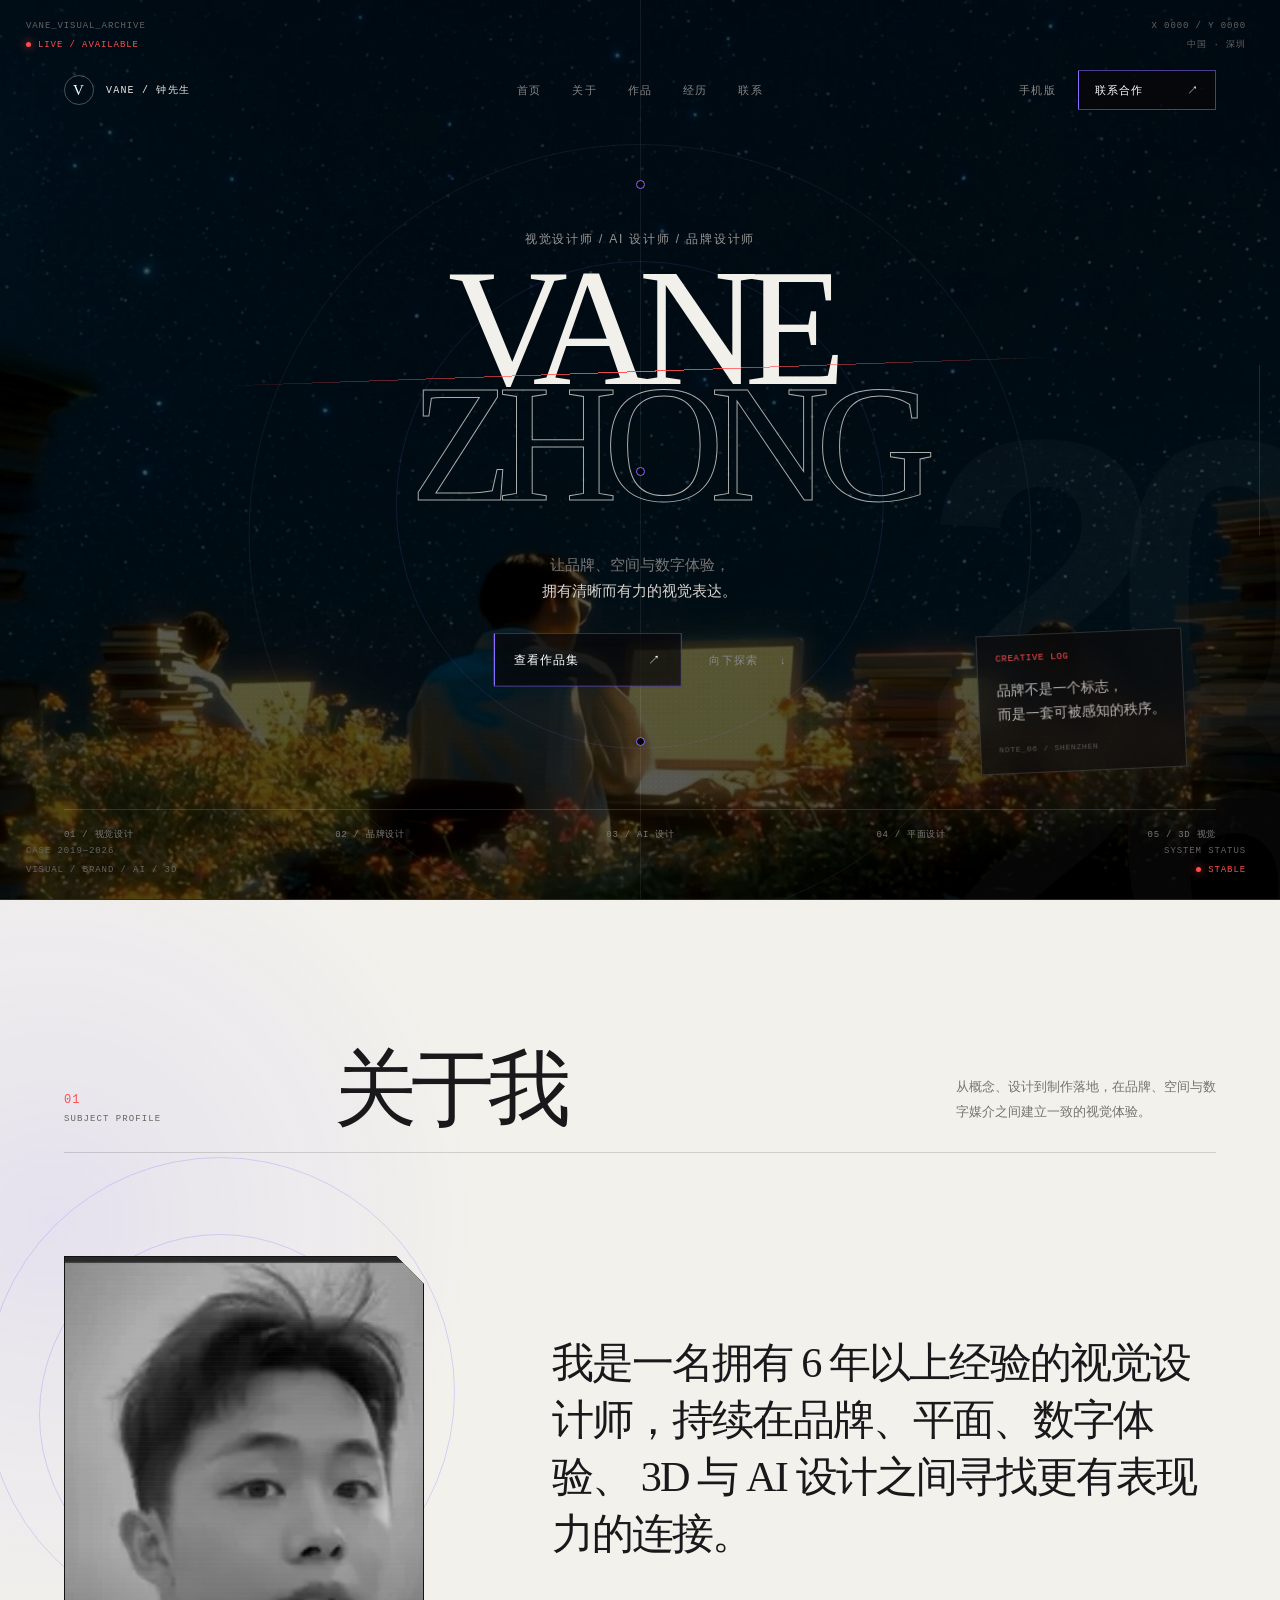
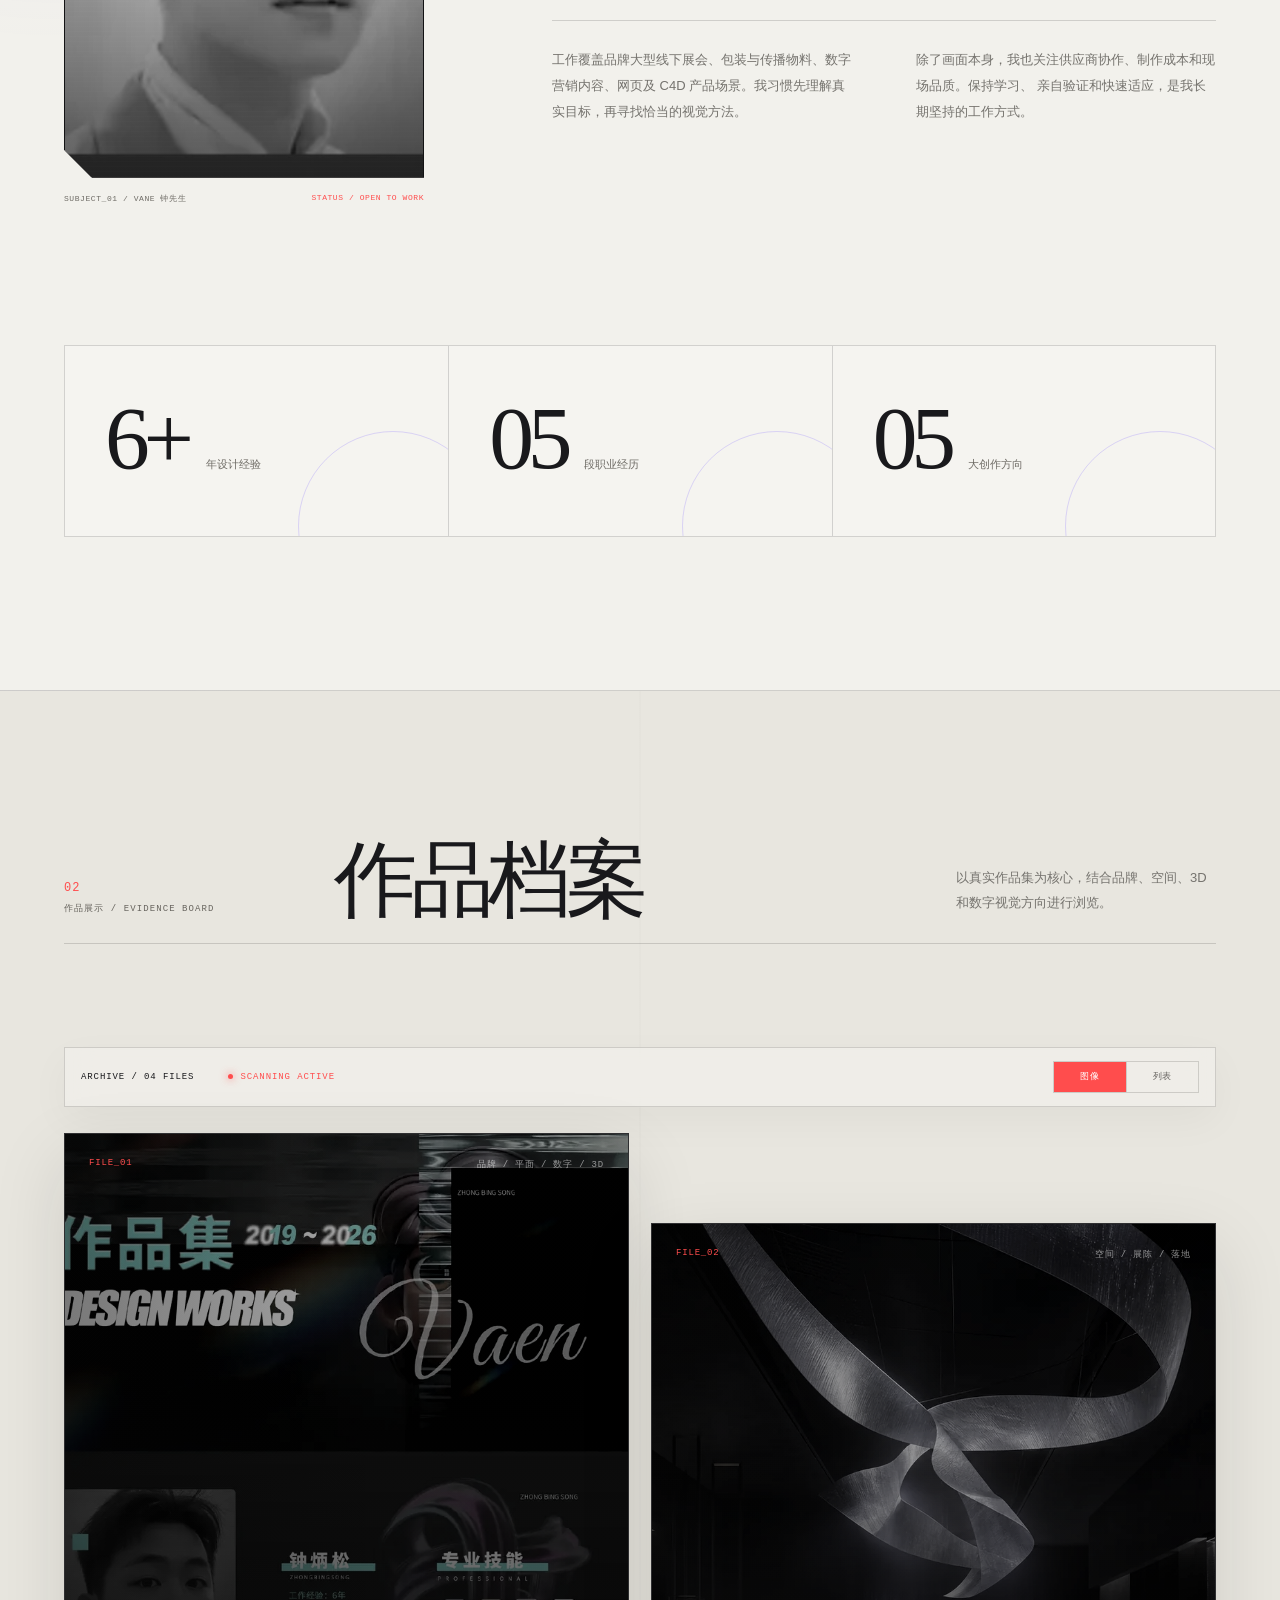
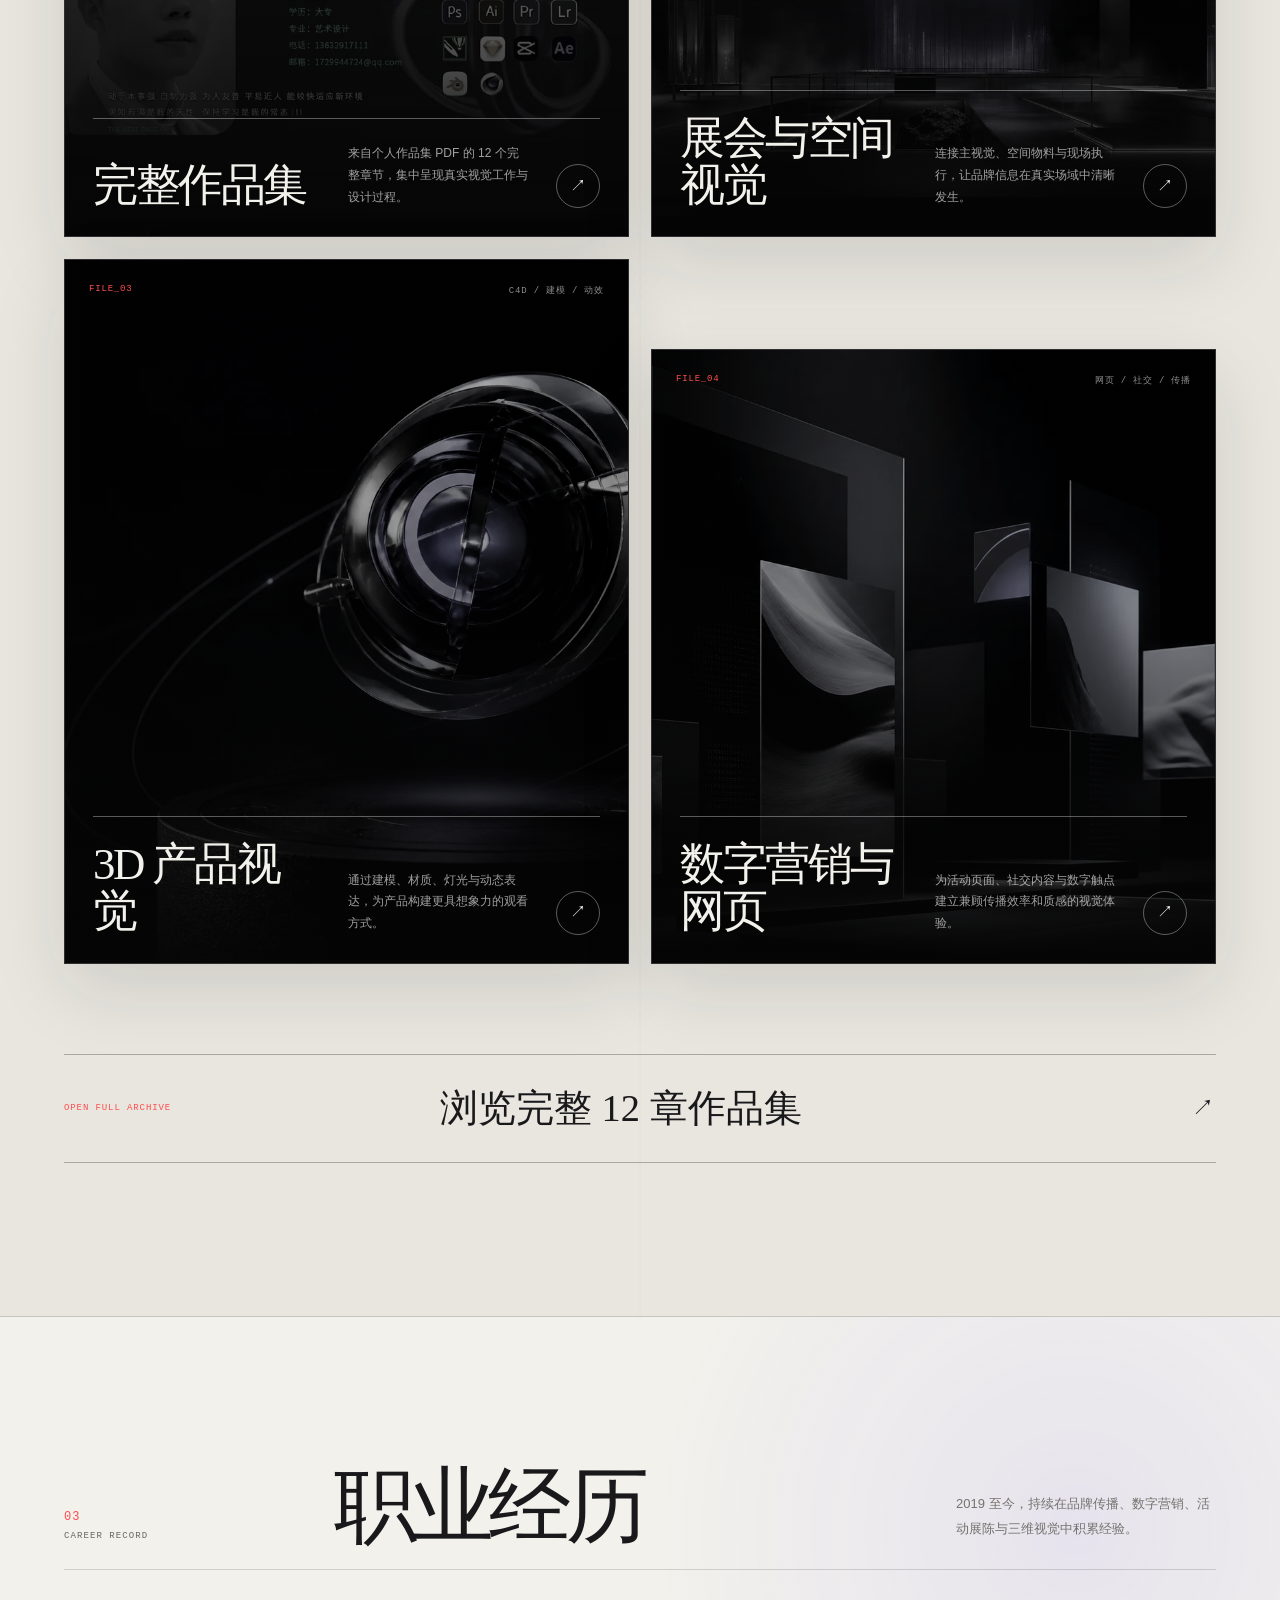
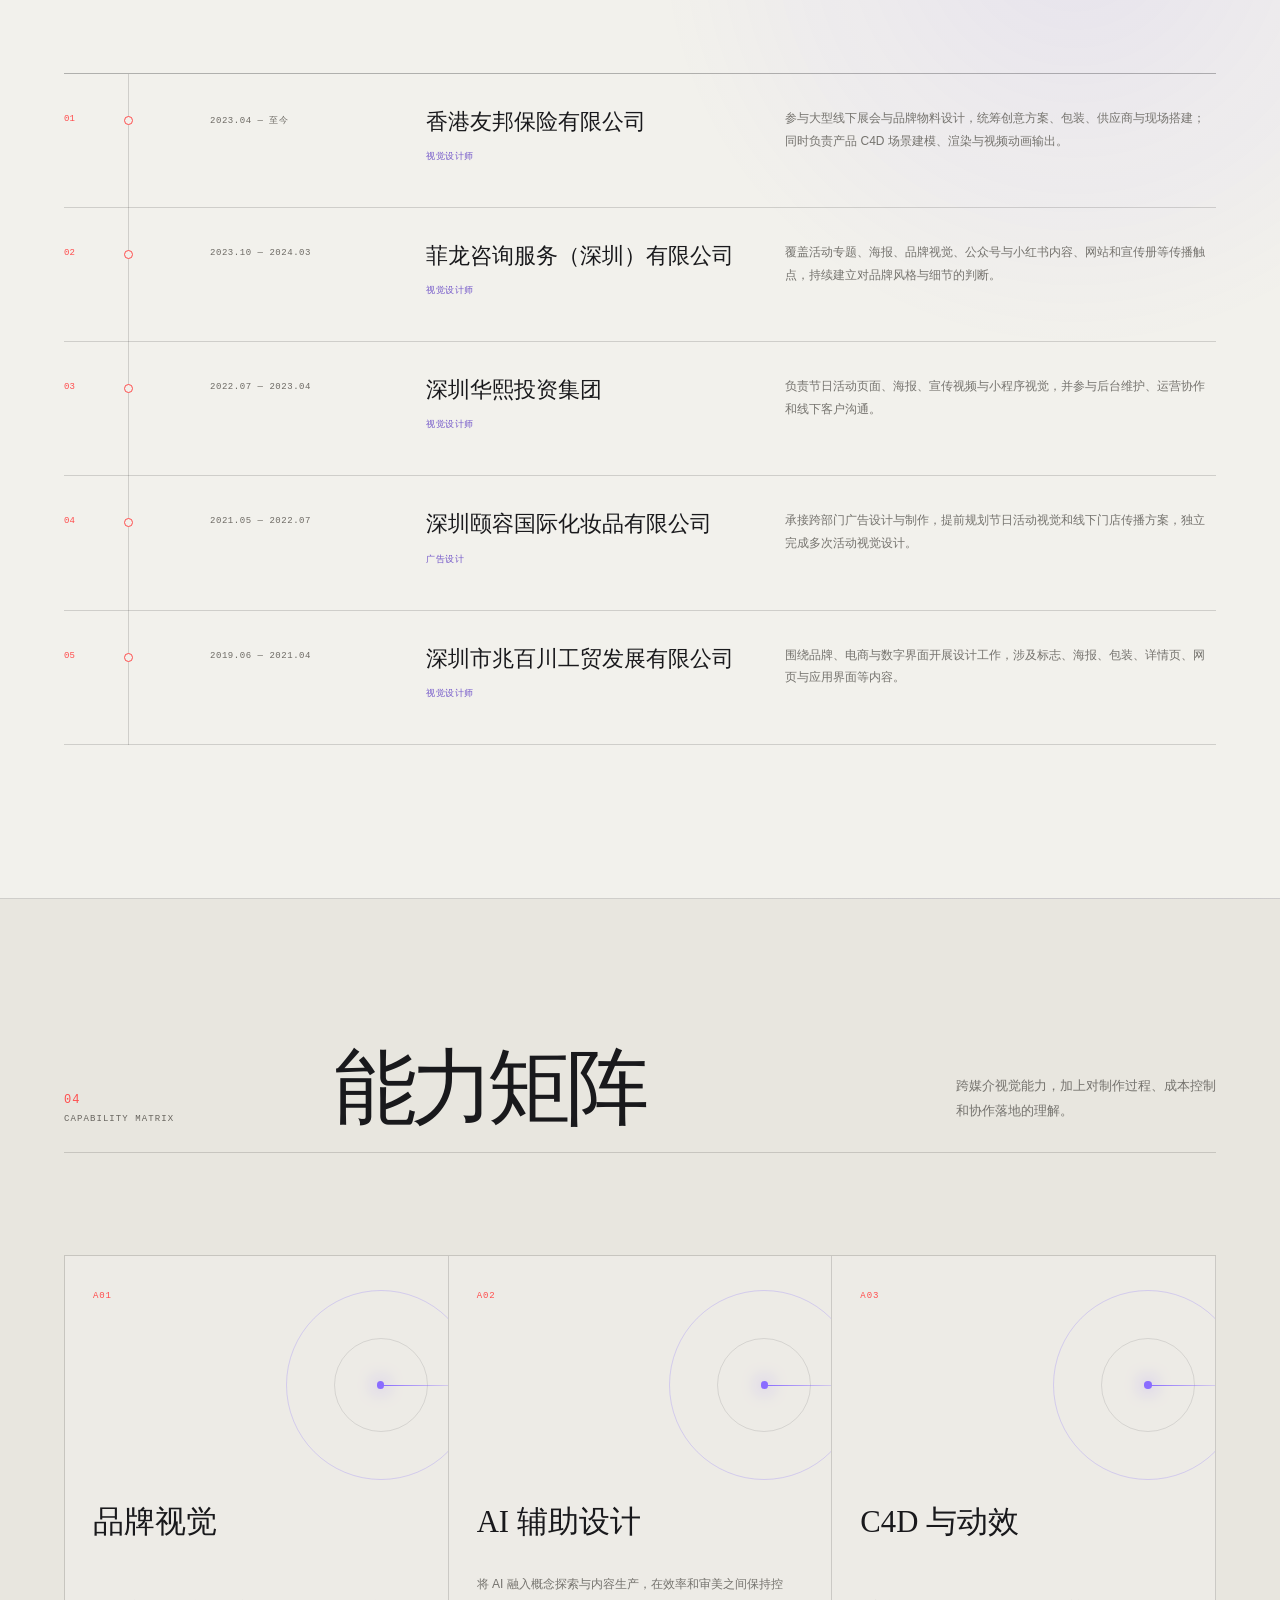
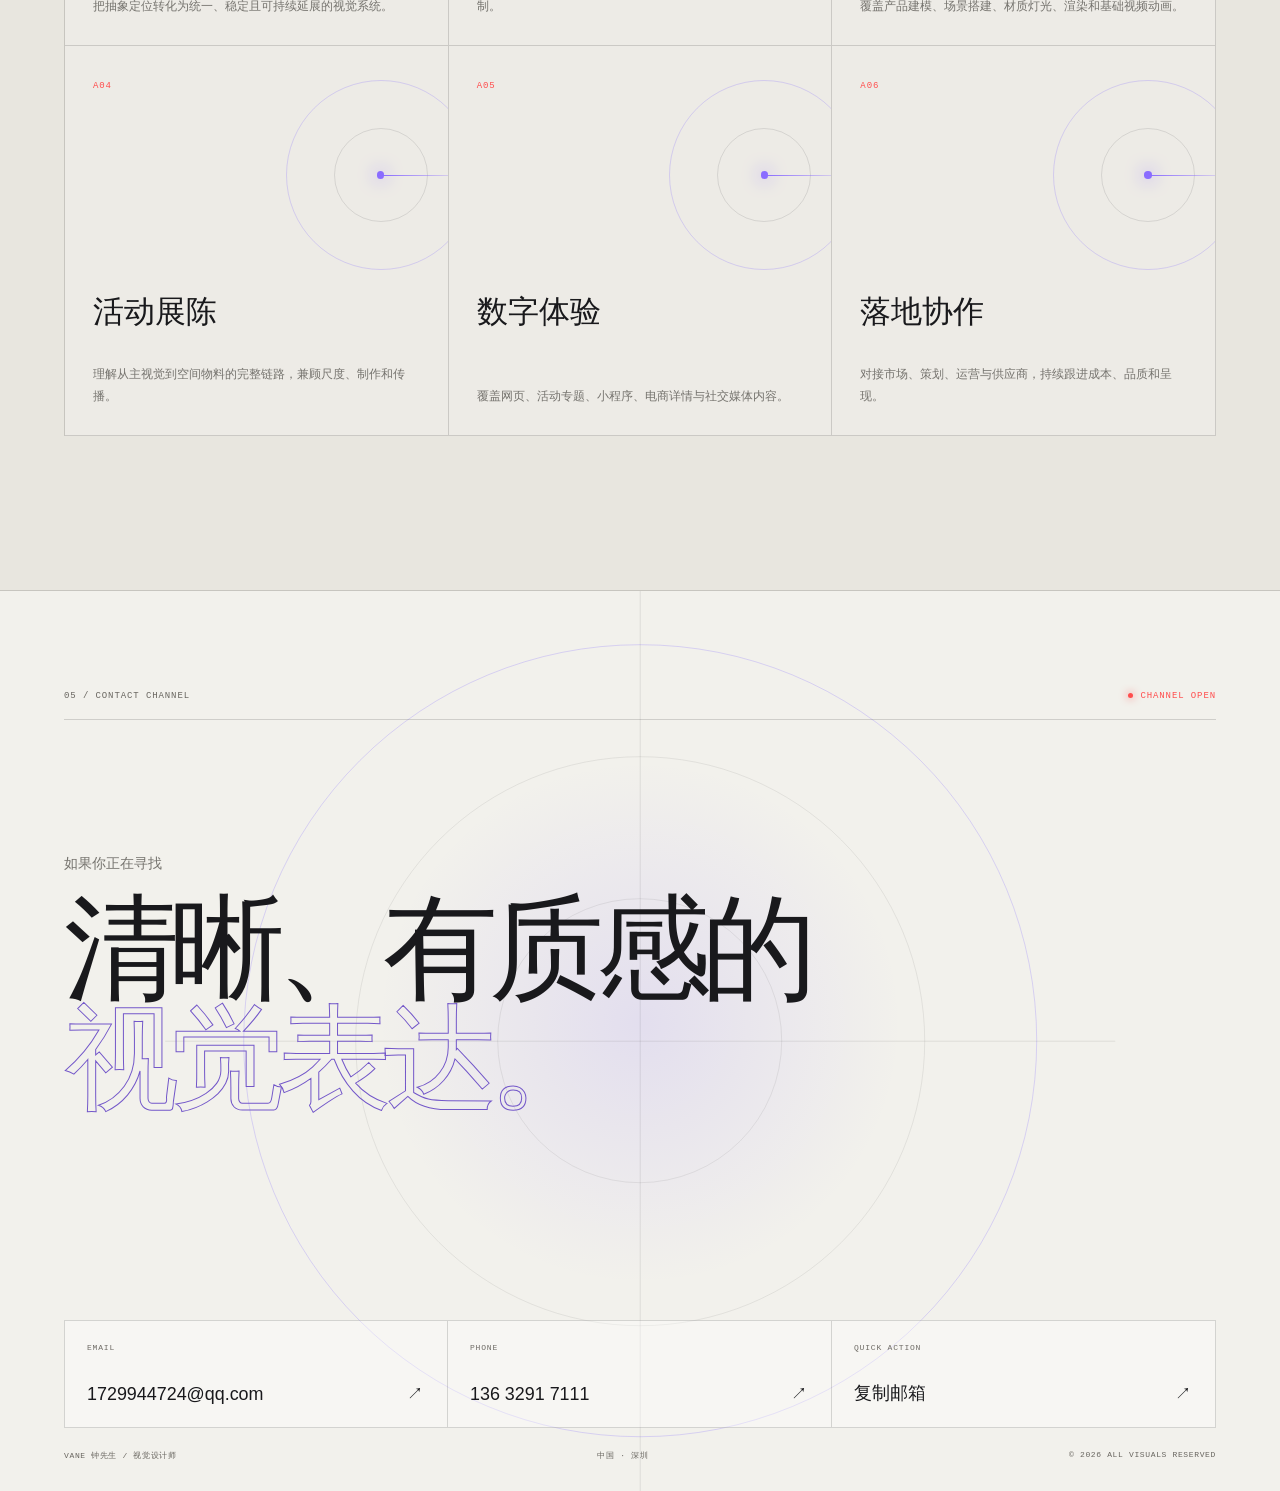
==== commit 9f27fe54: "Deploy optimized mobile hero video" ====
--- a/index.html
+++ b/index.html
@@ -1 +1 @@
-<!DOCTYPE html><html lang="zh-CN"><head><meta charSet="utf-8"/><meta name="viewport" content="width=device-width, initial-scale=1, viewport-fit=cover"/><link rel="preload" as="image" href="/assets/vane-avatar.webp"/><link rel="stylesheet" href="/_next/static/chunks/0if6~.6lw1ah5.css" data-precedence="next"/><link rel="preload" as="script" fetchPriority="low" href="/_next/static/chunks/1565v~spl0x2t.js"/><script src="/_next/static/chunks/12lqo4wcst74c.js" async=""></script><script src="/_next/static/chunks/13je0jha5i6.b.js" async=""></script><script src="/_next/static/chunks/0vr8x5c-gfil7.js" async=""></script><script src="/_next/static/chunks/turbopack-0apjbykiy0cpn.js" async=""></script><script src="/_next/static/chunks/11q-3mtsn6em~.js" async=""></script><script src="/_next/static/chunks/00dwf3xlex0q5.js" async=""></script><script src="/_next/static/chunks/17.is_xq67i6b.js" async=""></script><meta name="theme-color" content="#050506"/><title>Vane 钟先生｜视觉设计师作品集</title><meta name="description" content="Vane 钟先生的个人作品集，涵盖品牌视觉、AI 设计、平面设计、3D 视觉、活动展陈与数字体验。"/><link rel="manifest" href="/manifest.webmanifest"/><meta property="og:title" content="Vane 钟先生｜视觉设计师作品集"/><meta property="og:description" content="视觉 / 品牌 / AI / 平面 / 3D 设计作品集。"/><meta property="og:url" content="https://so7song.com/"/><meta property="og:site_name" content="Vane 视觉设计师作品集"/><meta property="og:locale" content="zh_CN"/><meta property="og:image" content="https://so7song.com/og.jpg"/><meta property="og:image:width" content="1200"/><meta property="og:image:height" content="630"/><meta property="og:image:alt" content="Vane Zhong 视觉设计师作品集"/><meta property="og:type" content="website"/><meta name="twitter:card" content="summary_large_image"/><meta name="twitter:title" content="Vane 钟先生｜视觉设计师作品集"/><meta name="twitter:description" content="视觉 / 品牌 / AI / 平面 / 3D 设计作品集。"/><meta name="twitter:image" content="https://so7song.com/og.jpg"/><link rel="shortcut icon" href="/favicon.png"/><link rel="icon" href="/favicon.png"/><script src="/_next/static/chunks/03~yq9q893hmn.js" noModule=""></script></head><body><div hidden=""><!--$--><!--/$--></div><main class="case-site"><div class="boot-screen" aria-hidden="true"><div class="boot-mark">V</div><span>VISUAL ARCHIVE / LOADING</span><i></i><strong>ACCESS GRANTED</strong></div><div class="global-grid" aria-hidden="true"></div><div class="global-noise" aria-hidden="true"></div><div class="pointer-light" aria-hidden="true"></div><div class="scroll-rail" aria-hidden="true"><i></i></div><div class="desktop-hud" aria-hidden="true"><div class="hud-block hud-top-left"><span>VANE_VISUAL_ARCHIVE</span><span class="live-signal">LIVE / AVAILABLE</span></div><div class="hud-block hud-top-right"><span>X 0000 / Y 0000</span><span>中国 · 深圳</span></div><div class="hud-block hud-bottom-left"><span>CASE 2019—2026</span><span>VISUAL / BRAND / AI / 3D</span></div><div class="hud-block hud-bottom-right"><span>SYSTEM STATUS</span><span class="live-signal">STABLE</span></div></div><header class="case-header"><a class="case-brand" href="#home" aria-label="返回首页"><span>V</span><span>VANE / 钟先生</span></a><nav aria-label="页面导航"><a href="#home">首页</a><a href="#about">关于</a><a href="#work">作品</a><a href="#experience">经历</a><a href="#contact">联系</a></nav><div class="case-header-actions"><a class="mobile-version-link" href="/mobile/">手机版</a><a class="signal-button" href="#contact">联系合作 <span aria-hidden="true">↗</span></a></div></header><section class="case-hero" id="home" aria-label="首页"><video class="hero-background-video" autoPlay="" loop="" muted="" playsInline="" preload="metadata" aria-hidden="true"><source src="/assets/hero-cinematic.mp4" type="video/mp4"/></video><div class="case-hero-line" aria-hidden="true"><i></i><i></i><i></i></div><div class="floating-evidence evidence-note" aria-hidden="true"><span>CREATIVE LOG</span><p>品牌不是一个标志，<br/>而是一套可被感知的秩序。</p><small>NOTE_06 / SHENZHEN</small></div><div class="hero-dossier"><p class="hero-role">视觉设计师 / AI 设计师 / 品牌设计师</p><h1 class="kinetic-name"><span class="hero-name-word hero-name-vane">VANE</span><span class="hero-name-word hero-name-zhong">ZHONG</span><span class="hero-collision-sparks" aria-hidden="true"><i></i><i></i><i></i><i></i><i></i><i></i><i></i><i></i><i></i><i></i><i></i><i></i><b></b></span></h1><p class="hero-statement">让品牌、空间与数字体验，<strong>拥有清晰而有力的视觉表达。</strong></p><div class="hero-links"><a class="signal-button large hero-portfolio-button" href="/portfolio/">查看作品集 <span aria-hidden="true">↗</span></a><a class="text-link" href="#about">向下探索 <span aria-hidden="true">↓</span></a></div></div><div class="hero-disciplines" aria-label="五大创作方向"><span>01<!-- --> / <!-- -->视觉设计</span><span>02<!-- --> / <!-- -->品牌设计</span><span>03<!-- --> / <!-- -->AI 设计</span><span>04<!-- --> / <!-- -->平面设计</span><span>05<!-- --> / <!-- -->3D 视觉</span></div><div class="hero-year" aria-hidden="true">20<br/>26</div></section><section class="case-about case-section" id="about"><div class="case-shell"><div class="case-section-heading"><div class="case-section-code"><span>01</span><span>SUBJECT PROFILE</span></div><h2>关于我</h2><p>从概念、设计到制作落地，在品牌、空间与数字媒介之间建立一致的视觉体验。</p></div><div class="profile-layout"><figure class="profile-photo"><div class="photo-frame"><img src="/assets/vane-avatar.webp" alt="Vane 钟先生" width="520" height="520"/></div><figcaption><span>SUBJECT_01 / VANE 钟先生</span><span>STATUS / OPEN TO WORK</span></figcaption></figure><div class="profile-copy"><p class="profile-lead">我是一名拥有 6 年以上经验的视觉设计师，持续在品牌、平面、数字体验、 3D 与 AI 设计之间寻找更有表现力的连接。</p><div class="profile-details"><p>工作覆盖品牌大型线下展会、包装与传播物料、数字营销内容、网页及 C4D 产品场景。我习惯先理解真实目标，再寻找恰当的视觉方法。</p><p>除了画面本身，我也关注供应商协作、制作成本和现场品质。保持学习、 亲自验证和快速适应，是我长期坚持的工作方式。</p></div></div></div><div class="case-stats" aria-label="六年以上经验与五大创作方向"><div class="case-stat"><strong>6+</strong><span>年设计经验</span><i aria-hidden="true"></i></div><div class="case-stat"><strong>05</strong><span>段职业经历</span><i aria-hidden="true"></i></div><div class="case-stat"><strong>05</strong><span>大创作方向</span><i aria-hidden="true"></i></div></div></div></section><section class="case-work case-section" id="work"><div class="case-shell"><div class="case-section-heading"><div class="case-section-code"><span>02</span><span>作品展示 / EVIDENCE BOARD</span></div><h2>作品档案</h2><p>以真实作品集为核心，结合品牌、空间、3D 和数字视觉方向进行浏览。</p></div><div class="work-toolbar"><div><span>ARCHIVE / 04 FILES</span><span class="live-signal">SCANNING ACTIVE</span></div><div class="view-switch" aria-label="项目显示方式"><button type="button" class="active" aria-pressed="true">图像</button><button type="button" class="" aria-pressed="false">列表</button></div></div><div class="evidence-grid "><a class="evidence-card" href="/portfolio"><div class="evidence-image"><picture><source media="(max-width: 760px)" srcSet="/assets/portfolio/mobile/portfolio-01.webp"/><img src="/assets/portfolio/portfolio-01.webp" alt="完整作品集" loading="lazy"/></picture><div class="scan-line" aria-hidden="true"></div></div><div class="evidence-card-meta"><span>FILE_<!-- -->01</span><span>品牌 / 平面 / 数字 / 3D</span></div><div class="evidence-card-copy"><h3>完整作品集</h3><p>来自个人作品集 PDF 的 12 个完整章节，集中呈现真实视觉工作与设计过程。</p><span class="round-arrow"><span aria-hidden="true">↗</span></span></div></a><a class="evidence-card" href="/portfolio"><div class="evidence-image"><img src="/assets/project-space.webp" alt="展会与空间视觉" loading="lazy"/><div class="scan-line" aria-hidden="true"></div></div><div class="evidence-card-meta"><span>FILE_<!-- -->02</span><span>空间 / 展陈 / 落地</span></div><div class="evidence-card-copy"><h3>展会与空间视觉</h3><p>连接主视觉、空间物料与现场执行，让品牌信息在真实场域中清晰发生。</p><span class="round-arrow"><span aria-hidden="true">↗</span></span></div></a><a class="evidence-card" href="/portfolio"><div class="evidence-image"><img src="/assets/project-3d.webp" alt="3D 产品视觉" loading="lazy"/><div class="scan-line" aria-hidden="true"></div></div><div class="evidence-card-meta"><span>FILE_<!-- -->03</span><span>C4D / 建模 / 动效</span></div><div class="evidence-card-copy"><h3>3D 产品视觉</h3><p>通过建模、材质、灯光与动态表达，为产品构建更具想象力的观看方式。</p><span class="round-arrow"><span aria-hidden="true">↗</span></span></div></a><a class="evidence-card" href="/portfolio"><div class="evidence-image"><img src="/assets/project-digital.webp" alt="数字营销与网页" loading="lazy"/><div class="scan-line" aria-hidden="true"></div></div><div class="evidence-card-meta"><span>FILE_<!-- -->04</span><span>网页 / 社交 / 传播</span></div><div class="evidence-card-copy"><h3>数字营销与网页</h3><p>为活动页面、社交内容与数字触点建立兼顾传播效率和质感的视觉体验。</p><span class="round-arrow"><span aria-hidden="true">↗</span></span></div></a></div><a class="archive-link" href="/portfolio/"><span>OPEN FULL ARCHIVE</span><strong>浏览完整 12 章作品集</strong><span aria-hidden="true">↗</span></a></div></section><section class="case-experience case-section" id="experience"><div class="case-shell"><div class="case-section-heading"><div class="case-section-code"><span>03</span><span>CAREER RECORD</span></div><h2>职业经历</h2><p>2019 至今，持续在品牌传播、数字营销、活动展陈与三维视觉中积累经验。</p></div><div class="career-board"><div class="career-spine" aria-hidden="true"></div><article class="career-file"><div class="career-index"><span>01</span><i></i></div><time>2023.04 — 至今</time><div class="career-title"><h3>香港友邦保险有限公司</h3><span>视觉设计师</span></div><p>参与大型线下展会与品牌物料设计，统筹创意方案、包装、供应商与现场搭建；同时负责产品 C4D 场景建模、渲染与视频动画输出。</p></article><article class="career-file"><div class="career-index"><span>02</span><i></i></div><time>2023.10 — 2024.03</time><div class="career-title"><h3>菲龙咨询服务（深圳）有限公司</h3><span>视觉设计师</span></div><p>覆盖活动专题、海报、品牌视觉、公众号与小红书内容、网站和宣传册等传播触点，持续建立对品牌风格与细节的判断。</p></article><article class="career-file"><div class="career-index"><span>03</span><i></i></div><time>2022.07 — 2023.04</time><div class="career-title"><h3>深圳华熙投资集团</h3><span>视觉设计师</span></div><p>负责节日活动页面、海报、宣传视频与小程序视觉，并参与后台维护、运营协作和线下客户沟通。</p></article><article class="career-file"><div class="career-index"><span>04</span><i></i></div><time>2021.05 — 2022.07</time><div class="career-title"><h3>深圳颐容国际化妆品有限公司</h3><span>广告设计</span></div><p>承接跨部门广告设计与制作，提前规划节日活动视觉和线下门店传播方案，独立完成多次活动视觉设计。</p></article><article class="career-file"><div class="career-index"><span>05</span><i></i></div><time>2019.06 — 2021.04</time><div class="career-title"><h3>深圳市兆百川工贸发展有限公司</h3><span>视觉设计师</span></div><p>围绕品牌、电商与数字界面开展设计工作，涉及标志、海报、包装、详情页、网页与应用界面等内容。</p></article></div></div></section><section class="case-strengths case-section" id="strengths"><div class="case-shell"><div class="case-section-heading"><div class="case-section-code"><span>04</span><span>CAPABILITY MATRIX</span></div><h2>能力矩阵</h2><p>跨媒介视觉能力，加上对制作过程、成本控制和协作落地的理解。</p></div><div class="capability-grid"><article class="capability-card"><span>A01</span><div class="capability-radar" aria-hidden="true"><i></i></div><h3>品牌视觉</h3><p>把抽象定位转化为统一、稳定且可持续延展的视觉系统。</p></article><article class="capability-card"><span>A02</span><div class="capability-radar" aria-hidden="true"><i></i></div><h3>AI 辅助设计</h3><p>将 AI 融入概念探索与内容生产，在效率和审美之间保持控制。</p></article><article class="capability-card"><span>A03</span><div class="capability-radar" aria-hidden="true"><i></i></div><h3>C4D 与动效</h3><p>覆盖产品建模、场景搭建、材质灯光、渲染和基础视频动画。</p></article><article class="capability-card"><span>A04</span><div class="capability-radar" aria-hidden="true"><i></i></div><h3>活动展陈</h3><p>理解从主视觉到空间物料的完整链路，兼顾尺度、制作和传播。</p></article><article class="capability-card"><span>A05</span><div class="capability-radar" aria-hidden="true"><i></i></div><h3>数字体验</h3><p>覆盖网页、活动专题、小程序、电商详情与社交媒体内容。</p></article><article class="capability-card"><span>A06</span><div class="capability-radar" aria-hidden="true"><i></i></div><h3>落地协作</h3><p>对接市场、策划、运营与供应商，持续跟进成本、品质和呈现。</p></article></div></div></section><section class="case-contact" id="contact"><div class="contact-crosshair" aria-hidden="true"><i></i><b></b></div><div class="case-shell contact-shell"><div class="contact-status"><span>05 / CONTACT CHANNEL</span><span class="live-signal">CHANNEL OPEN</span></div><p>如果你正在寻找</p><h2>清晰、有质感的<br/><em>视觉表达。</em></h2><div class="contact-grid"><a href="mailto:1729944724@qq.com"><span>EMAIL</span><strong>1729944724@qq.com</strong><span aria-hidden="true">↗</span></a><a href="tel:13632917111"><span>PHONE</span><strong>136 3291 7111</strong><span aria-hidden="true">↗</span></a><button type="button" aria-live="polite"><span>QUICK ACTION</span><strong>复制邮箱</strong><span aria-hidden="true">↗</span></button></div><footer class="case-footer"><span>VANE 钟先生 / 视觉设计师</span><span>中国 · 深圳</span><span>© <!-- -->2026<!-- --> ALL VISUALS RESERVED</span></footer></div></section><a class="mobile-app-fab" href="/mobile/" aria-label="打开手机版作品集"><span>APP</span><strong>手机版</strong></a></main><!--$--><!--/$--><script src="/_next/static/chunks/1565v~spl0x2t.js" id="_R_" async=""></script><script>(self.__next_f=self.__next_f||[]).push([0])</script><script>self.__next_f.push([1,"1:\"$Sreact.fragment\"\n2:I[22378,[\"/_next/static/chunks/11q-3mtsn6em~.js\",\"/_next/static/chunks/00dwf3xlex0q5.js\"],\"default\"]\n3:I[99582,[\"/_next/static/chunks/11q-3mtsn6em~.js\",\"/_next/static/chunks/00dwf3xlex0q5.js\"],\"default\"]\n4:I[732,[\"/_next/static/chunks/11q-3mtsn6em~.js\",\"/_next/static/chunks/00dwf3xlex0q5.js\"],\"ClientPageRoot\"]\n5:I[31713,[\"/_next/static/chunks/11q-3mtsn6em~.js\",\"/_next/static/chunks/00dwf3xlex0q5.js\",\"/_next/static/chunks/17.is_xq67i6b.js\"],\"default\"]\n8:I[25326,[\"/_next/static/chunks/11q-3mtsn6em~.js\",\"/_next/static/chunks/00dwf3xlex0q5.js\"],\"OutletBoundary\"]\n9:\"$Sreact.suspense\"\nb:I[25326,[\"/_next/static/chunks/11q-3mtsn6em~.js\",\"/_next/static/chunks/00dwf3xlex0q5.js\"],\"ViewportBoundary\"]\nd:I[25326,[\"/_next/static/chunks/11q-3mtsn6em~.js\",\"/_next/static/chunks/00dwf3xlex0q5.js\"],\"MetadataBoundary\"]\nf:I[95394,[\"/_next/static/chunks/11q-3mtsn6em~.js\",\"/_next/static/chunks/00dwf3xlex0q5.js\"],\"default\",1]\n:HL[\"/_next/static/chunks/0if6~.6lw1ah5.css\",\"style\"]\n"])</script><script>self.__next_f.push([1,"0:{\"P\":null,\"c\":[\"\",\"\"],\"q\":\"\",\"i\":false,\"f\":[[[\"\",{\"children\":[\"__PAGE__\",{}]},\"$undefined\",\"$undefined\",16],[[\"$\",\"$1\",\"c\",{\"children\":[[[\"$\",\"link\",\"0\",{\"rel\":\"stylesheet\",\"href\":\"/_next/static/chunks/0if6~.6lw1ah5.css\",\"precedence\":\"next\",\"crossOrigin\":\"$undefined\",\"nonce\":\"$undefined\"}],[\"$\",\"script\",\"script-0\",{\"src\":\"/_next/static/chunks/11q-3mtsn6em~.js\",\"async\":true,\"nonce\":\"$undefined\"}],[\"$\",\"script\",\"script-1\",{\"src\":\"/_next/static/chunks/00dwf3xlex0q5.js\",\"async\":true,\"nonce\":\"$undefined\"}]],[\"$\",\"html\",null,{\"lang\":\"zh-CN\",\"children\":[\"$\",\"body\",null,{\"children\":[\"$\",\"$L2\",null,{\"parallelRouterKey\":\"children\",\"error\":\"$undefined\",\"errorStyles\":\"$undefined\",\"errorScripts\":\"$undefined\",\"template\":[\"$\",\"$L3\",null,{}],\"templateStyles\":\"$undefined\",\"templateScripts\":\"$undefined\",\"notFound\":[[[\"$\",\"title\",null,{\"children\":\"404: This page could not be found.\"}],[\"$\",\"div\",null,{\"style\":{\"fontFamily\":\"system-ui,\\\"Segoe UI\\\",Roboto,Helvetica,Arial,sans-serif,\\\"Apple Color Emoji\\\",\\\"Segoe UI Emoji\\\"\",\"height\":\"100vh\",\"textAlign\":\"center\",\"display\":\"flex\",\"flexDirection\":\"column\",\"alignItems\":\"center\",\"justifyContent\":\"center\"},\"children\":[\"$\",\"div\",null,{\"children\":[[\"$\",\"style\",null,{\"dangerouslySetInnerHTML\":{\"__html\":\"body{color:#000;background:#fff;margin:0}.next-error-h1{border-right:1px solid rgba(0,0,0,.3)}@media (prefers-color-scheme:dark){body{color:#fff;background:#000}.next-error-h1{border-right:1px solid rgba(255,255,255,.3)}}\"}}],[\"$\",\"h1\",null,{\"className\":\"next-error-h1\",\"style\":{\"display\":\"inline-block\",\"margin\":\"0 20px 0 0\",\"padding\":\"0 23px 0 0\",\"fontSize\":24,\"fontWeight\":500,\"verticalAlign\":\"top\",\"lineHeight\":\"49px\"},\"children\":404}],[\"$\",\"div\",null,{\"style\":{\"display\":\"inline-block\"},\"children\":[\"$\",\"h2\",null,{\"style\":{\"fontSize\":14,\"fontWeight\":400,\"lineHeight\":\"49px\",\"margin\":0},\"children\":\"This page could not be found.\"}]}]]}]}]],[]],\"forbidden\":\"$undefined\",\"unauthorized\":\"$undefined\"}]}]}]]}],{\"children\":[[\"$\",\"$1\",\"c\",{\"children\":[[\"$\",\"$L4\",null,{\"Component\":\"$5\",\"serverProvidedParams\":{\"searchParams\":{},\"params\":{},\"promises\":[\"$@6\",\"$@7\"]}}],[[\"$\",\"script\",\"script-0\",{\"src\":\"/_next/static/chunks/17.is_xq67i6b.js\",\"async\":true,\"nonce\":\"$undefined\"}]],[\"$\",\"$L8\",null,{\"children\":[\"$\",\"$9\",null,{\"name\":\"Next.MetadataOutlet\",\"children\":\"$@a\"}]}]]}],{},null,false,null]},null,false,null],[\"$\",\"$1\",\"h\",{\"children\":[null,[\"$\",\"$Lb\",null,{\"children\":\"$Lc\"}],[\"$\",\"div\",null,{\"hidden\":true,\"children\":[\"$\",\"$Ld\",null,{\"children\":[\"$\",\"$9\",null,{\"name\":\"Next.Metadata\",\"children\":\"$Le\"}]}]}],null]}],false]],\"m\":\"$undefined\",\"G\":[\"$f\",[[\"$\",\"link\",\"0\",{\"rel\":\"stylesheet\",\"href\":\"/_next/static/chunks/0if6~.6lw1ah5.css\",\"precedence\":\"next\",\"crossOrigin\":\"$undefined\",\"nonce\":\"$undefined\"}]]],\"S\":true,\"h\":null,\"s\":\"$undefined\",\"l\":\"$undefined\",\"p\":\"$undefined\",\"d\":\"$undefined\",\"b\":\"IIKpYY5rfaL2iS6yDl4dG\"}\n"])</script><script>self.__next_f.push([1,"6:{}\n7:\"$0:f:0:1:1:children:0:props:children:0:props:serverProvidedParams:params\"\n"])</script><script>self.__next_f.push([1,"c:[[\"$\",\"meta\",\"0\",{\"charSet\":\"utf-8\"}],[\"$\",\"meta\",\"1\",{\"name\":\"viewport\",\"content\":\"width=device-width, initial-scale=1, viewport-fit=cover\"}],[\"$\",\"meta\",\"2\",{\"name\":\"theme-color\",\"content\":\"#050506\"}]]\n"])</script><script>self.__next_f.push([1,"10:I[20676,[\"/_next/static/chunks/11q-3mtsn6em~.js\",\"/_next/static/chunks/00dwf3xlex0q5.js\"],\"IconMark\"]\na:null\n"])</script><script>self.__next_f.push([1,"e:[[\"$\",\"title\",\"0\",{\"children\":\"Vane 钟先生｜视觉设计师作品集\"}],[\"$\",\"meta\",\"1\",{\"name\":\"description\",\"content\":\"Vane 钟先生的个人作品集，涵盖品牌视觉、AI 设计、平面设计、3D 视觉、活动展陈与数字体验。\"}],[\"$\",\"link\",\"2\",{\"rel\":\"manifest\",\"href\":\"/manifest.webmanifest\",\"crossOrigin\":\"$undefined\"}],[\"$\",\"meta\",\"3\",{\"property\":\"og:title\",\"content\":\"Vane 钟先生｜视觉设计师作品集\"}],[\"$\",\"meta\",\"4\",{\"property\":\"og:description\",\"content\":\"视觉 / 品牌 / AI / 平面 / 3D 设计作品集。\"}],[\"$\",\"meta\",\"5\",{\"property\":\"og:url\",\"content\":\"https://so7song.com/\"}],[\"$\",\"meta\",\"6\",{\"property\":\"og:site_name\",\"content\":\"Vane 视觉设计师作品集\"}],[\"$\",\"meta\",\"7\",{\"property\":\"og:locale\",\"content\":\"zh_CN\"}],[\"$\",\"meta\",\"8\",{\"property\":\"og:image\",\"content\":\"https://so7song.com/og.jpg\"}],[\"$\",\"meta\",\"9\",{\"property\":\"og:image:width\",\"content\":\"1200\"}],[\"$\",\"meta\",\"10\",{\"property\":\"og:image:height\",\"content\":\"630\"}],[\"$\",\"meta\",\"11\",{\"property\":\"og:image:alt\",\"content\":\"Vane Zhong 视觉设计师作品集\"}],[\"$\",\"meta\",\"12\",{\"property\":\"og:type\",\"content\":\"website\"}],[\"$\",\"meta\",\"13\",{\"name\":\"twitter:card\",\"content\":\"summary_large_image\"}],[\"$\",\"meta\",\"14\",{\"name\":\"twitter:title\",\"content\":\"Vane 钟先生｜视觉设计师作品集\"}],[\"$\",\"meta\",\"15\",{\"name\":\"twitter:description\",\"content\":\"视觉 / 品牌 / AI / 平面 / 3D 设计作品集。\"}],[\"$\",\"meta\",\"16\",{\"name\":\"twitter:image\",\"content\":\"https://so7song.com/og.jpg\"}],[\"$\",\"link\",\"17\",{\"rel\":\"shortcut icon\",\"href\":\"/favicon.png\"}],[\"$\",\"link\",\"18\",{\"rel\":\"icon\",\"href\":\"/favicon.png\"}],[\"$\",\"$L10\",\"19\",{}]]\n"])</script></body></html>+<!DOCTYPE html><html lang="zh-CN"><head><meta charSet="utf-8"/><meta name="viewport" content="width=device-width, initial-scale=1, viewport-fit=cover"/><link rel="preload" as="image" href="/assets/hero-cinematic-poster-v2.jpg" fetchPriority="high"/><link rel="preload" as="image" href="/assets/vane-avatar.webp"/><link rel="stylesheet" href="/_next/static/chunks/03rkr00e0to1t.css" data-precedence="next"/><link rel="preload" as="script" fetchPriority="low" href="/_next/static/chunks/1565v~spl0x2t.js"/><script src="/_next/static/chunks/12lqo4wcst74c.js" async=""></script><script src="/_next/static/chunks/13je0jha5i6.b.js" async=""></script><script src="/_next/static/chunks/0vr8x5c-gfil7.js" async=""></script><script src="/_next/static/chunks/turbopack-0apjbykiy0cpn.js" async=""></script><script src="/_next/static/chunks/11q-3mtsn6em~.js" async=""></script><script src="/_next/static/chunks/00dwf3xlex0q5.js" async=""></script><script src="/_next/static/chunks/06~hlu1s5q-nu.js" async=""></script><meta name="theme-color" content="#050506"/><title>Vane 钟先生｜视觉设计师作品集</title><meta name="description" content="Vane 钟先生的个人作品集，涵盖品牌视觉、AI 设计、平面设计、3D 视觉、活动展陈与数字体验。"/><link rel="manifest" href="/manifest.webmanifest"/><meta property="og:title" content="Vane 钟先生｜视觉设计师作品集"/><meta property="og:description" content="视觉 / 品牌 / AI / 平面 / 3D 设计作品集。"/><meta property="og:url" content="https://so7song.com/"/><meta property="og:site_name" content="Vane 视觉设计师作品集"/><meta property="og:locale" content="zh_CN"/><meta property="og:image" content="https://so7song.com/og.jpg"/><meta property="og:image:width" content="1200"/><meta property="og:image:height" content="630"/><meta property="og:image:alt" content="Vane Zhong 视觉设计师作品集"/><meta property="og:type" content="website"/><meta name="twitter:card" content="summary_large_image"/><meta name="twitter:title" content="Vane 钟先生｜视觉设计师作品集"/><meta name="twitter:description" content="视觉 / 品牌 / AI / 平面 / 3D 设计作品集。"/><meta name="twitter:image" content="https://so7song.com/og.jpg"/><link rel="shortcut icon" href="/favicon.png"/><link rel="icon" href="/favicon.png"/><script src="/_next/static/chunks/03~yq9q893hmn.js" noModule=""></script></head><body><div hidden=""><!--$--><!--/$--></div><main class="case-site"><div class="boot-screen" aria-hidden="true"><div class="boot-mark">V</div><span>VISUAL ARCHIVE / LOADING</span><i></i><strong>ACCESS GRANTED</strong></div><div class="global-grid" aria-hidden="true"></div><div class="global-noise" aria-hidden="true"></div><div class="pointer-light" aria-hidden="true"></div><div class="scroll-rail" aria-hidden="true"><i></i></div><div class="desktop-hud" aria-hidden="true"><div class="hud-block hud-top-left"><span>VANE_VISUAL_ARCHIVE</span><span class="live-signal">LIVE / AVAILABLE</span></div><div class="hud-block hud-top-right"><span>X 0000 / Y 0000</span><span>中国 · 深圳</span></div><div class="hud-block hud-bottom-left"><span>CASE 2019—2026</span><span>VISUAL / BRAND / AI / 3D</span></div><div class="hud-block hud-bottom-right"><span>SYSTEM STATUS</span><span class="live-signal">STABLE</span></div></div><header class="case-header"><a class="case-brand" href="#home" aria-label="返回首页"><span>V</span><span>VANE / 钟先生</span></a><nav aria-label="页面导航"><a href="#home">首页</a><a href="#about">关于</a><a href="#work">作品</a><a href="#experience">经历</a><a href="#contact">联系</a></nav><div class="case-header-actions"><a class="mobile-version-link" href="/mobile/">手机版</a><a class="signal-button" href="#contact">联系合作 <span aria-hidden="true">↗</span></a></div></header><section class="case-hero" id="home" aria-label="首页"><div class="hero-background-media is-loading" aria-hidden="true"><img class="hero-background-poster" src="/assets/hero-cinematic-poster-v2.jpg" alt="" width="1280" height="716" fetchPriority="high"/><video class="hero-background-video" autoPlay="" loop="" muted="" playsInline="" preload="auto"><source src="/assets/hero-cinematic-v2.mp4" type="video/mp4"/></video></div><div class="case-hero-line" aria-hidden="true"><i></i><i></i><i></i></div><div class="floating-evidence evidence-note" aria-hidden="true"><span>CREATIVE LOG</span><p>品牌不是一个标志，<br/>而是一套可被感知的秩序。</p><small>NOTE_06 / SHENZHEN</small></div><div class="hero-dossier"><p class="hero-role">视觉设计师 / AI 设计师 / 品牌设计师</p><h1 class="kinetic-name"><span class="hero-name-word hero-name-vane">VANE</span><span class="hero-name-word hero-name-zhong">ZHONG</span><span class="hero-collision-sparks" aria-hidden="true"><i></i><i></i><i></i><i></i><i></i><i></i><i></i><i></i><i></i><i></i><i></i><i></i><b></b></span></h1><p class="hero-statement">让品牌、空间与数字体验，<strong>拥有清晰而有力的视觉表达。</strong></p><div class="hero-links"><a class="signal-button large hero-portfolio-button" href="/portfolio/">查看作品集 <span aria-hidden="true">↗</span></a><a class="text-link" href="#about">向下探索 <span aria-hidden="true">↓</span></a></div></div><div class="hero-disciplines" aria-label="五大创作方向"><span>01<!-- --> / <!-- -->视觉设计</span><span>02<!-- --> / <!-- -->品牌设计</span><span>03<!-- --> / <!-- -->AI 设计</span><span>04<!-- --> / <!-- -->平面设计</span><span>05<!-- --> / <!-- -->3D 视觉</span></div><div class="hero-year" aria-hidden="true">20<br/>26</div></section><section class="case-about case-section" id="about"><div class="case-shell"><div class="case-section-heading"><div class="case-section-code"><span>01</span><span>SUBJECT PROFILE</span></div><h2>关于我</h2><p>从概念、设计到制作落地，在品牌、空间与数字媒介之间建立一致的视觉体验。</p></div><div class="profile-layout"><figure class="profile-photo"><div class="photo-frame"><img src="/assets/vane-avatar.webp" alt="Vane 钟先生" width="520" height="520"/></div><figcaption><span>SUBJECT_01 / VANE 钟先生</span><span>STATUS / OPEN TO WORK</span></figcaption></figure><div class="profile-copy"><p class="profile-lead">我是一名拥有 6 年以上经验的视觉设计师，持续在品牌、平面、数字体验、 3D 与 AI 设计之间寻找更有表现力的连接。</p><div class="profile-details"><p>工作覆盖品牌大型线下展会、包装与传播物料、数字营销内容、网页及 C4D 产品场景。我习惯先理解真实目标，再寻找恰当的视觉方法。</p><p>除了画面本身，我也关注供应商协作、制作成本和现场品质。保持学习、 亲自验证和快速适应，是我长期坚持的工作方式。</p></div></div></div><div class="case-stats" aria-label="六年以上经验与五大创作方向"><div class="case-stat"><strong>6+</strong><span>年设计经验</span><i aria-hidden="true"></i></div><div class="case-stat"><strong>05</strong><span>段职业经历</span><i aria-hidden="true"></i></div><div class="case-stat"><strong>05</strong><span>大创作方向</span><i aria-hidden="true"></i></div></div></div></section><section class="case-work case-section" id="work"><div class="case-shell"><div class="case-section-heading"><div class="case-section-code"><span>02</span><span>作品展示 / EVIDENCE BOARD</span></div><h2>作品档案</h2><p>以真实作品集为核心，结合品牌、空间、3D 和数字视觉方向进行浏览。</p></div><div class="work-toolbar"><div><span>ARCHIVE / 04 FILES</span><span class="live-signal">SCANNING ACTIVE</span></div><div class="view-switch" aria-label="项目显示方式"><button type="button" class="active" aria-pressed="true">图像</button><button type="button" class="" aria-pressed="false">列表</button></div></div><div class="evidence-grid "><a class="evidence-card" href="/portfolio"><div class="evidence-image"><picture><source media="(max-width: 760px)" srcSet="/assets/portfolio/mobile/portfolio-01.webp"/><img src="/assets/portfolio/portfolio-01.webp" alt="完整作品集" loading="lazy"/></picture><div class="scan-line" aria-hidden="true"></div></div><div class="evidence-card-meta"><span>FILE_<!-- -->01</span><span>品牌 / 平面 / 数字 / 3D</span></div><div class="evidence-card-copy"><h3>完整作品集</h3><p>来自个人作品集 PDF 的 12 个完整章节，集中呈现真实视觉工作与设计过程。</p><span class="round-arrow"><span aria-hidden="true">↗</span></span></div></a><a class="evidence-card" href="/portfolio"><div class="evidence-image"><img src="/assets/project-space.webp" alt="展会与空间视觉" loading="lazy"/><div class="scan-line" aria-hidden="true"></div></div><div class="evidence-card-meta"><span>FILE_<!-- -->02</span><span>空间 / 展陈 / 落地</span></div><div class="evidence-card-copy"><h3>展会与空间视觉</h3><p>连接主视觉、空间物料与现场执行，让品牌信息在真实场域中清晰发生。</p><span class="round-arrow"><span aria-hidden="true">↗</span></span></div></a><a class="evidence-card" href="/portfolio"><div class="evidence-image"><img src="/assets/project-3d.webp" alt="3D 产品视觉" loading="lazy"/><div class="scan-line" aria-hidden="true"></div></div><div class="evidence-card-meta"><span>FILE_<!-- -->03</span><span>C4D / 建模 / 动效</span></div><div class="evidence-card-copy"><h3>3D 产品视觉</h3><p>通过建模、材质、灯光与动态表达，为产品构建更具想象力的观看方式。</p><span class="round-arrow"><span aria-hidden="true">↗</span></span></div></a><a class="evidence-card" href="/portfolio"><div class="evidence-image"><img src="/assets/project-digital.webp" alt="数字营销与网页" loading="lazy"/><div class="scan-line" aria-hidden="true"></div></div><div class="evidence-card-meta"><span>FILE_<!-- -->04</span><span>网页 / 社交 / 传播</span></div><div class="evidence-card-copy"><h3>数字营销与网页</h3><p>为活动页面、社交内容与数字触点建立兼顾传播效率和质感的视觉体验。</p><span class="round-arrow"><span aria-hidden="true">↗</span></span></div></a></div><a class="archive-link" href="/portfolio/"><span>OPEN FULL ARCHIVE</span><strong>浏览完整 12 章作品集</strong><span aria-hidden="true">↗</span></a></div></section><section class="case-experience case-section" id="experience"><div class="case-shell"><div class="case-section-heading"><div class="case-section-code"><span>03</span><span>CAREER RECORD</span></div><h2>职业经历</h2><p>2019 至今，持续在品牌传播、数字营销、活动展陈与三维视觉中积累经验。</p></div><div class="career-board"><div class="career-spine" aria-hidden="true"></div><article class="career-file"><div class="career-index"><span>01</span><i></i></div><time>2023.04 — 至今</time><div class="career-title"><h3>香港友邦保险有限公司</h3><span>视觉设计师</span></div><p>参与大型线下展会与品牌物料设计，统筹创意方案、包装、供应商与现场搭建；同时负责产品 C4D 场景建模、渲染与视频动画输出。</p></article><article class="career-file"><div class="career-index"><span>02</span><i></i></div><time>2023.10 — 2024.03</time><div class="career-title"><h3>菲龙咨询服务（深圳）有限公司</h3><span>视觉设计师</span></div><p>覆盖活动专题、海报、品牌视觉、公众号与小红书内容、网站和宣传册等传播触点，持续建立对品牌风格与细节的判断。</p></article><article class="career-file"><div class="career-index"><span>03</span><i></i></div><time>2022.07 — 2023.04</time><div class="career-title"><h3>深圳华熙投资集团</h3><span>视觉设计师</span></div><p>负责节日活动页面、海报、宣传视频与小程序视觉，并参与后台维护、运营协作和线下客户沟通。</p></article><article class="career-file"><div class="career-index"><span>04</span><i></i></div><time>2021.05 — 2022.07</time><div class="career-title"><h3>深圳颐容国际化妆品有限公司</h3><span>广告设计</span></div><p>承接跨部门广告设计与制作，提前规划节日活动视觉和线下门店传播方案，独立完成多次活动视觉设计。</p></article><article class="career-file"><div class="career-index"><span>05</span><i></i></div><time>2019.06 — 2021.04</time><div class="career-title"><h3>深圳市兆百川工贸发展有限公司</h3><span>视觉设计师</span></div><p>围绕品牌、电商与数字界面开展设计工作，涉及标志、海报、包装、详情页、网页与应用界面等内容。</p></article></div></div></section><section class="case-strengths case-section" id="strengths"><div class="case-shell"><div class="case-section-heading"><div class="case-section-code"><span>04</span><span>CAPABILITY MATRIX</span></div><h2>能力矩阵</h2><p>跨媒介视觉能力，加上对制作过程、成本控制和协作落地的理解。</p></div><div class="capability-grid"><article class="capability-card"><span>A01</span><div class="capability-radar" aria-hidden="true"><i></i></div><h3>品牌视觉</h3><p>把抽象定位转化为统一、稳定且可持续延展的视觉系统。</p></article><article class="capability-card"><span>A02</span><div class="capability-radar" aria-hidden="true"><i></i></div><h3>AI 辅助设计</h3><p>将 AI 融入概念探索与内容生产，在效率和审美之间保持控制。</p></article><article class="capability-card"><span>A03</span><div class="capability-radar" aria-hidden="true"><i></i></div><h3>C4D 与动效</h3><p>覆盖产品建模、场景搭建、材质灯光、渲染和基础视频动画。</p></article><article class="capability-card"><span>A04</span><div class="capability-radar" aria-hidden="true"><i></i></div><h3>活动展陈</h3><p>理解从主视觉到空间物料的完整链路，兼顾尺度、制作和传播。</p></article><article class="capability-card"><span>A05</span><div class="capability-radar" aria-hidden="true"><i></i></div><h3>数字体验</h3><p>覆盖网页、活动专题、小程序、电商详情与社交媒体内容。</p></article><article class="capability-card"><span>A06</span><div class="capability-radar" aria-hidden="true"><i></i></div><h3>落地协作</h3><p>对接市场、策划、运营与供应商，持续跟进成本、品质和呈现。</p></article></div></div></section><section class="case-contact" id="contact"><div class="contact-crosshair" aria-hidden="true"><i></i><b></b></div><div class="case-shell contact-shell"><div class="contact-status"><span>05 / CONTACT CHANNEL</span><span class="live-signal">CHANNEL OPEN</span></div><p>如果你正在寻找</p><h2>清晰、有质感的<br/><em>视觉表达。</em></h2><div class="contact-grid"><a href="mailto:1729944724@qq.com"><span>EMAIL</span><strong>1729944724@qq.com</strong><span aria-hidden="true">↗</span></a><a href="tel:13632917111"><span>PHONE</span><strong>136 3291 7111</strong><span aria-hidden="true">↗</span></a><button type="button" aria-live="polite"><span>QUICK ACTION</span><strong>复制邮箱</strong><span aria-hidden="true">↗</span></button></div><footer class="case-footer"><span>VANE 钟先生 / 视觉设计师</span><span>中国 · 深圳</span><span>© <!-- -->2026<!-- --> ALL VISUALS RESERVED</span></footer></div></section><a class="mobile-app-fab" href="/mobile/" aria-label="打开手机版作品集"><span>APP</span><strong>手机版</strong></a></main><!--$--><!--/$--><script src="/_next/static/chunks/1565v~spl0x2t.js" id="_R_" async=""></script><script>(self.__next_f=self.__next_f||[]).push([0])</script><script>self.__next_f.push([1,"1:\"$Sreact.fragment\"\n2:I[22378,[\"/_next/static/chunks/11q-3mtsn6em~.js\",\"/_next/static/chunks/00dwf3xlex0q5.js\"],\"default\"]\n3:I[99582,[\"/_next/static/chunks/11q-3mtsn6em~.js\",\"/_next/static/chunks/00dwf3xlex0q5.js\"],\"default\"]\n4:I[732,[\"/_next/static/chunks/11q-3mtsn6em~.js\",\"/_next/static/chunks/00dwf3xlex0q5.js\"],\"ClientPageRoot\"]\n5:I[31713,[\"/_next/static/chunks/11q-3mtsn6em~.js\",\"/_next/static/chunks/00dwf3xlex0q5.js\",\"/_next/static/chunks/06~hlu1s5q-nu.js\"],\"default\"]\n8:I[25326,[\"/_next/static/chunks/11q-3mtsn6em~.js\",\"/_next/static/chunks/00dwf3xlex0q5.js\"],\"OutletBoundary\"]\n9:\"$Sreact.suspense\"\nb:I[25326,[\"/_next/static/chunks/11q-3mtsn6em~.js\",\"/_next/static/chunks/00dwf3xlex0q5.js\"],\"ViewportBoundary\"]\nd:I[25326,[\"/_next/static/chunks/11q-3mtsn6em~.js\",\"/_next/static/chunks/00dwf3xlex0q5.js\"],\"MetadataBoundary\"]\nf:I[95394,[\"/_next/static/chunks/11q-3mtsn6em~.js\",\"/_next/static/chunks/00dwf3xlex0q5.js\"],\"default\",1]\n:HL[\"/_next/static/chunks/03rkr00e0to1t.css\",\"style\"]\n"])</script><script>self.__next_f.push([1,"0:{\"P\":null,\"c\":[\"\",\"\"],\"q\":\"\",\"i\":false,\"f\":[[[\"\",{\"children\":[\"__PAGE__\",{}]},\"$undefined\",\"$undefined\",16],[[\"$\",\"$1\",\"c\",{\"children\":[[[\"$\",\"link\",\"0\",{\"rel\":\"stylesheet\",\"href\":\"/_next/static/chunks/03rkr00e0to1t.css\",\"precedence\":\"next\",\"crossOrigin\":\"$undefined\",\"nonce\":\"$undefined\"}],[\"$\",\"script\",\"script-0\",{\"src\":\"/_next/static/chunks/11q-3mtsn6em~.js\",\"async\":true,\"nonce\":\"$undefined\"}],[\"$\",\"script\",\"script-1\",{\"src\":\"/_next/static/chunks/00dwf3xlex0q5.js\",\"async\":true,\"nonce\":\"$undefined\"}]],[\"$\",\"html\",null,{\"lang\":\"zh-CN\",\"children\":[\"$\",\"body\",null,{\"children\":[\"$\",\"$L2\",null,{\"parallelRouterKey\":\"children\",\"error\":\"$undefined\",\"errorStyles\":\"$undefined\",\"errorScripts\":\"$undefined\",\"template\":[\"$\",\"$L3\",null,{}],\"templateStyles\":\"$undefined\",\"templateScripts\":\"$undefined\",\"notFound\":[[[\"$\",\"title\",null,{\"children\":\"404: This page could not be found.\"}],[\"$\",\"div\",null,{\"style\":{\"fontFamily\":\"system-ui,\\\"Segoe UI\\\",Roboto,Helvetica,Arial,sans-serif,\\\"Apple Color Emoji\\\",\\\"Segoe UI Emoji\\\"\",\"height\":\"100vh\",\"textAlign\":\"center\",\"display\":\"flex\",\"flexDirection\":\"column\",\"alignItems\":\"center\",\"justifyContent\":\"center\"},\"children\":[\"$\",\"div\",null,{\"children\":[[\"$\",\"style\",null,{\"dangerouslySetInnerHTML\":{\"__html\":\"body{color:#000;background:#fff;margin:0}.next-error-h1{border-right:1px solid rgba(0,0,0,.3)}@media (prefers-color-scheme:dark){body{color:#fff;background:#000}.next-error-h1{border-right:1px solid rgba(255,255,255,.3)}}\"}}],[\"$\",\"h1\",null,{\"className\":\"next-error-h1\",\"style\":{\"display\":\"inline-block\",\"margin\":\"0 20px 0 0\",\"padding\":\"0 23px 0 0\",\"fontSize\":24,\"fontWeight\":500,\"verticalAlign\":\"top\",\"lineHeight\":\"49px\"},\"children\":404}],[\"$\",\"div\",null,{\"style\":{\"display\":\"inline-block\"},\"children\":[\"$\",\"h2\",null,{\"style\":{\"fontSize\":14,\"fontWeight\":400,\"lineHeight\":\"49px\",\"margin\":0},\"children\":\"This page could not be found.\"}]}]]}]}]],[]],\"forbidden\":\"$undefined\",\"unauthorized\":\"$undefined\"}]}]}]]}],{\"children\":[[\"$\",\"$1\",\"c\",{\"children\":[[\"$\",\"$L4\",null,{\"Component\":\"$5\",\"serverProvidedParams\":{\"searchParams\":{},\"params\":{},\"promises\":[\"$@6\",\"$@7\"]}}],[[\"$\",\"script\",\"script-0\",{\"src\":\"/_next/static/chunks/06~hlu1s5q-nu.js\",\"async\":true,\"nonce\":\"$undefined\"}]],[\"$\",\"$L8\",null,{\"children\":[\"$\",\"$9\",null,{\"name\":\"Next.MetadataOutlet\",\"children\":\"$@a\"}]}]]}],{},null,false,null]},null,false,null],[\"$\",\"$1\",\"h\",{\"children\":[null,[\"$\",\"$Lb\",null,{\"children\":\"$Lc\"}],[\"$\",\"div\",null,{\"hidden\":true,\"children\":[\"$\",\"$Ld\",null,{\"children\":[\"$\",\"$9\",null,{\"name\":\"Next.Metadata\",\"children\":\"$Le\"}]}]}],null]}],false]],\"m\":\"$undefined\",\"G\":[\"$f\",[[\"$\",\"link\",\"0\",{\"rel\":\"stylesheet\",\"href\":\"/_next/static/chunks/03rkr00e0to1t.css\",\"precedence\":\"next\",\"crossOrigin\":\"$undefined\",\"nonce\":\"$undefined\"}]]],\"S\":true,\"h\":null,\"s\":\"$undefined\",\"l\":\"$undefined\",\"p\":\"$undefined\",\"d\":\"$undefined\",\"b\":\"R_z2vBIC79JuWAGrQL880\"}\n"])</script><script>self.__next_f.push([1,"6:{}\n7:\"$0:f:0:1:1:children:0:props:children:0:props:serverProvidedParams:params\"\n"])</script><script>self.__next_f.push([1,"c:[[\"$\",\"meta\",\"0\",{\"charSet\":\"utf-8\"}],[\"$\",\"meta\",\"1\",{\"name\":\"viewport\",\"content\":\"width=device-width, initial-scale=1, viewport-fit=cover\"}],[\"$\",\"meta\",\"2\",{\"name\":\"theme-color\",\"content\":\"#050506\"}]]\n"])</script><script>self.__next_f.push([1,"10:I[20676,[\"/_next/static/chunks/11q-3mtsn6em~.js\",\"/_next/static/chunks/00dwf3xlex0q5.js\"],\"IconMark\"]\na:null\n"])</script><script>self.__next_f.push([1,"e:[[\"$\",\"title\",\"0\",{\"children\":\"Vane 钟先生｜视觉设计师作品集\"}],[\"$\",\"meta\",\"1\",{\"name\":\"description\",\"content\":\"Vane 钟先生的个人作品集，涵盖品牌视觉、AI 设计、平面设计、3D 视觉、活动展陈与数字体验。\"}],[\"$\",\"link\",\"2\",{\"rel\":\"manifest\",\"href\":\"/manifest.webmanifest\",\"crossOrigin\":\"$undefined\"}],[\"$\",\"meta\",\"3\",{\"property\":\"og:title\",\"content\":\"Vane 钟先生｜视觉设计师作品集\"}],[\"$\",\"meta\",\"4\",{\"property\":\"og:description\",\"content\":\"视觉 / 品牌 / AI / 平面 / 3D 设计作品集。\"}],[\"$\",\"meta\",\"5\",{\"property\":\"og:url\",\"content\":\"https://so7song.com/\"}],[\"$\",\"meta\",\"6\",{\"property\":\"og:site_name\",\"content\":\"Vane 视觉设计师作品集\"}],[\"$\",\"meta\",\"7\",{\"property\":\"og:locale\",\"content\":\"zh_CN\"}],[\"$\",\"meta\",\"8\",{\"property\":\"og:image\",\"content\":\"https://so7song.com/og.jpg\"}],[\"$\",\"meta\",\"9\",{\"property\":\"og:image:width\",\"content\":\"1200\"}],[\"$\",\"meta\",\"10\",{\"property\":\"og:image:height\",\"content\":\"630\"}],[\"$\",\"meta\",\"11\",{\"property\":\"og:image:alt\",\"content\":\"Vane Zhong 视觉设计师作品集\"}],[\"$\",\"meta\",\"12\",{\"property\":\"og:type\",\"content\":\"website\"}],[\"$\",\"meta\",\"13\",{\"name\":\"twitter:card\",\"content\":\"summary_large_image\"}],[\"$\",\"meta\",\"14\",{\"name\":\"twitter:title\",\"content\":\"Vane 钟先生｜视觉设计师作品集\"}],[\"$\",\"meta\",\"15\",{\"name\":\"twitter:description\",\"content\":\"视觉 / 品牌 / AI / 平面 / 3D 设计作品集。\"}],[\"$\",\"meta\",\"16\",{\"name\":\"twitter:image\",\"content\":\"https://so7song.com/og.jpg\"}],[\"$\",\"link\",\"17\",{\"rel\":\"shortcut icon\",\"href\":\"/favicon.png\"}],[\"$\",\"link\",\"18\",{\"rel\":\"icon\",\"href\":\"/favicon.png\"}],[\"$\",\"$L10\",\"19\",{}]]\n"])</script></body></html>
--- a/_next/static/chunks/03rkr00e0to1t.css
+++ b/_next/static/chunks/03rkr00e0to1t.css
@@ -0,0 +1 @@
+:root{--ink:#050505;--ink-soft:#0b0b0c;--panel:#0e0e10;--paper:#e9e7e2;--muted:#8b8988;--line:#ffffff24;--line-strong:#ffffff47;--signal:#8a6cff;--signal-hot:#ff4d4d;--signal-pale:#c6baff;--max:1700px;--pointer-x:50vw;--pointer-y:50vh;--pointer-px:.5;--pointer-py:.5;--scroll-progress:0}*{box-sizing:border-box}html{background:var(--ink);scroll-behavior:smooth}body{background:var(--ink);color:var(--paper);text-rendering:optimizelegibility;-webkit-font-smoothing:antialiased;margin:0;font-family:Inter,PingFang SC,Hiragino Sans GB,Microsoft YaHei,Arial,sans-serif;overflow-x:hidden}a{color:inherit;text-decoration:none}button{color:inherit;font:inherit}img,video{max-width:100%;display:block}::selection{background:var(--signal);color:#fff}:focus-visible{outline:1px solid var(--signal-pale);outline-offset:5px}.case-site{background:var(--ink);min-height:100vh;position:relative;overflow:clip}.case-shell{z-index:2;width:min(calc(100% - 128px), var(--max));margin:0 auto;position:relative}.global-grid,.global-noise,.pointer-light{z-index:60;pointer-events:none;position:fixed;inset:0}.global-grid{z-index:0;opacity:.28;background-image:linear-gradient(#ffffff09 1px,#0000 1px),linear-gradient(90deg,#ffffff09 1px,#0000 1px);background-size:72px 72px;-webkit-mask-image:linear-gradient(#000,#0000 94%);mask-image:linear-gradient(#000,#0000 94%)}.global-noise{z-index:70;opacity:.06;mix-blend-mode:overlay;background-image:radial-gradient(circle at 20% 30%,#fff 0 .5px,#0000 .8px),radial-gradient(circle at 70% 60%,#fff 0 .4px,#0000 .7px);background-size:5px 5px,7px 7px}.pointer-light{z-index:1;background:radial-gradient(520px circle at var(--pointer-x) var(--pointer-y), #8a6cff17, transparent 70%)}.scroll-rail{z-index:82;background:#ffffff1f;width:1px;height:170px;position:fixed;top:50%;right:20px;transform:translateY(-50%)}.scroll-rail i{width:1px;height:calc(100% * var(--scroll-progress));background:var(--signal-hot);box-shadow:0 0 12px var(--signal-hot);position:absolute;top:0;left:0}.desktop-hud{z-index:81;pointer-events:none;position:fixed;inset:0}.hud-block{color:#656363;letter-spacing:.1em;flex-direction:column;gap:5px;font-family:SFMono-Regular,Consolas,monospace;font-size:9px;line-height:1.55;display:flex;position:absolute}.hud-top-left{top:20px;left:26px}.hud-top-right{align-items:flex-end;top:20px;right:34px}.hud-bottom-left{bottom:22px;left:26px}.hud-bottom-right{align-items:flex-end;bottom:22px;right:34px}.live-signal{color:var(--signal-hot)!important}.live-signal:before{content:"";background:currentColor;border-radius:50%;width:5px;height:5px;margin-right:7px;animation:1.6s ease-in-out infinite signal-pulse;display:inline-block;box-shadow:0 0 9px}.boot-screen{z-index:999;color:#777;letter-spacing:.16em;pointer-events:none;background:#050505;align-content:center;place-items:center;gap:16px;font-family:SFMono-Regular,Consolas,monospace;font-size:10px;animation:1.8s cubic-bezier(.77,0,.18,1) .4s forwards boot-away;display:grid;position:fixed;inset:0}.boot-mark{color:#fff;border:1px solid #333;border-radius:50%;place-items:center;width:74px;height:74px;font-family:Georgia,Times New Roman,serif;font-size:34px;display:grid}.boot-screen i{background:#222;width:220px;height:1px;position:relative;overflow:hidden}.boot-screen i:after{background:var(--signal-hot);content:"";animation:1.05s ease-out forwards boot-load;position:absolute;inset:0;transform:translate(-100%)}.boot-screen strong{color:var(--signal-hot);opacity:0;font-size:9px;font-weight:400;animation:.2s 1.05s forwards boot-access}.case-header{z-index:90;-webkit-backdrop-filter:none;backdrop-filter:none;background:0 0;border:0;grid-template-columns:1fr auto 1fr;align-items:center;min-height:56px;display:grid;position:absolute;top:62px;left:64px;right:64px}.case-brand{letter-spacing:.12em;align-items:center;gap:12px;width:fit-content;font-family:SFMono-Regular,Consolas,monospace;font-size:10px;display:flex}.case-brand>span:first-child{border:1px solid var(--line-strong);color:#fff;border-radius:50%;place-items:center;width:30px;height:30px;font-family:Georgia,Times New Roman,serif;font-size:15px;display:grid}.case-header nav{gap:clamp(20px,2.4vw,46px);display:flex}.case-header nav a,.mobile-version-link{color:#888;letter-spacing:.12em;font-size:11px;transition:color .22s;position:relative}.case-header nav a:after{background:var(--signal-hot);content:"";transform-origin:100%;height:1px;transition:transform .26s;position:absolute;bottom:-21px;left:0;right:0;transform:scaleX(0)}.case-header nav a:hover,.mobile-version-link:hover{color:#fff}.case-header nav a:hover:after{transform-origin:0;transform:scaleX(1)}.case-header-actions{justify-self:end;align-items:center;gap:22px;display:flex}.signal-button{background:linear-gradient(90deg, var(--signal) 0 50%, transparent 50% 100%) 100% 0 / 200% 100% no-repeat, #080809bd;color:#fff;letter-spacing:.08em;border:1px solid #8a6cff8a;justify-content:space-between;align-items:center;gap:24px;min-width:138px;height:40px;padding:0 16px;font-size:11px;transition:background-position .38s cubic-bezier(.22,1,.36,1),border-color .22s;display:inline-flex}.signal-button:hover{border-color:var(--signal-pale);background-position:0 0}.signal-button.large{min-width:188px;height:54px;padding:0 20px;font-size:12px}.hero-portfolio-button{isolation:isolate;animation:5.6s ease-in-out infinite hero-button-breathe;position:relative;overflow:hidden;box-shadow:0 0 #8a6cff00,inset 0 0 22px #8a6cff09}.hero-portfolio-button:before{z-index:-1;content:"";pointer-events:none;background:linear-gradient(90deg,#0000,#fff3,#a898ff61,#0000);width:26%;height:240%;animation:5.6s cubic-bezier(.22,1,.36,1) infinite hero-button-scan;position:absolute;top:-70%;left:-40%;transform:translate(-220%)rotate(14deg)}.hero-portfolio-button>span{animation:5.6s cubic-bezier(.22,1,.36,1) infinite hero-button-arrow}.hero-portfolio-button:hover{box-shadow:0 0 34px #8a6cff33,inset 0 0 26px #a898ff1f}.case-hero{z-index:2;border-bottom:1px solid var(--line);background:radial-gradient(circle at 50% 42%,#ffffff09,#0000 26%),radial-gradient(circle at 78% 27%,#8a6cff14,#0000 23%),#050505;min-height:max(760px,100svh);position:relative;overflow:hidden}.hero-background-media{z-index:0;position:absolute;inset:0;overflow:hidden}.hero-background-poster,.hero-background-video{object-fit:cover;object-position:center;filter:brightness(.36)saturate(.68)contrast(1.1);width:100%;max-width:none;height:100%;position:absolute;inset:0}.hero-background-poster{z-index:0}.hero-background-video{z-index:1;opacity:0;transition:opacity .48s}.hero-background-media.is-playing .hero-background-video{opacity:1}.hero-video-play{z-index:14;color:#ffffffe0;-webkit-backdrop-filter:blur(12px);letter-spacing:.08em;cursor:pointer;background:#03040894;border:1px solid #ffffff3d;border-radius:999px;align-items:center;gap:9px;min-height:38px;padding:0 15px;font-size:10px;display:inline-flex;position:absolute;bottom:98px;right:28px;box-shadow:0 8px 30px #00000042}.hero-video-play span{color:var(--signal-pale);font-size:9px}.hero-video-play:focus-visible{outline:2px solid var(--signal-pale);outline-offset:3px}.case-hero:before,.case-hero:after{z-index:1;content:"";pointer-events:none;border:1px solid #ffffff0f;border-radius:50%;position:absolute}.case-hero:before{aspect-ratio:1;width:min(61vw,980px);top:16%;left:50%;transform:translate(-50%)}.case-hero:after{aspect-ratio:1;border-color:#8a6cff24;width:min(38vw,620px);top:29%;left:50%;transform:translate(-50%)}.case-hero-line{z-index:4;background:#ffffff12;width:1px;position:absolute;top:0;bottom:0;left:50%}.case-hero-line i{border:1px solid var(--signal);background:#050505;border-radius:50%;width:9px;height:9px;position:absolute;left:-4px}.case-hero-line i:first-child{top:20%}.case-hero-line i:nth-child(2){top:52%}.case-hero-line i:nth-child(3){top:82%}.floating-evidence{z-index:8;border:1px solid var(--line);-webkit-backdrop-filter:blur(12px);backdrop-filter:blur(12px);letter-spacing:.08em;background:#0b0b0cc2;font-family:SFMono-Regular,Consolas,monospace;font-size:9px;position:absolute;box-shadow:0 28px 60px #00000057}.evidence-note{transform:rotate(-2.5deg) translateY(calc(var(--pointer-py) * 12px));padding:18px;transition:transform .6s cubic-bezier(.22,1,.36,1);bottom:15%;right:7.5%}.evidence-note>span{color:var(--signal-hot)}.evidence-note p{color:#bab7b2;letter-spacing:0;margin:15px 0 18px;font-family:Georgia,Songti SC,serif;font-size:14px;line-height:1.7}.evidence-note small{color:#555;font-size:8px}.hero-dossier{z-index:12;width:min(68vw,1100px);position:absolute;top:50%;left:50%;transform:translate(-50%,-48%)}.hero-role{color:#989695;letter-spacing:.15em;text-align:center;margin:0 0 22px;font-size:12px;animation:.72s cubic-bezier(.22,1,.36,1) 1.54s both hero-support-enter}.hero-dossier h1{color:#f2f0ea;letter-spacing:-.085em;text-align:center;text-transform:uppercase;margin:0;font-family:Georgia,Times New Roman,Songti SC,serif;font-size:clamp(98px,13vw,218px);font-weight:400;line-height:.7;position:relative}.hero-dossier h1>.hero-name-word{will-change:clip-path, opacity, transform;display:block}.hero-name-vane{z-index:3;animation:1.05s cubic-bezier(.77,0,.18,1) 1.62s both hero-word-reveal,6s ease-in-out 2.8s infinite hero-solid-breathe,6s cubic-bezier(.22,1,.36,1) 2.8s infinite hero-title-collision-top;position:relative}.hero-name-zhong{--name-shift:3%;z-index:2;color:#0000;-webkit-text-stroke:1px #e8e5dfbd;transform:translateX(var(--name-shift));background:linear-gradient(104deg,#0000 0 32%,#ffffff1f 40%,#ffffffeb 49%,#8a6cff8c 54%,#0000 66% 100%) 140%/250% 100% no-repeat;-webkit-background-clip:text;background-clip:text;animation:1.05s cubic-bezier(.77,0,.18,1) 1.82s both hero-word-reveal,6s cubic-bezier(.45,0,.2,1) 2.8s infinite hero-outline-scan,6s cubic-bezier(.22,1,.36,1) 2.8s infinite hero-title-collision-bottom;position:relative}.hero-collision-sparks,.mobile-collision-sparks{z-index:8;pointer-events:none;width:1px;height:1px;display:block;position:absolute;top:49.5%;left:50%;overflow:visible}.hero-collision-sparks i,.mobile-collision-sparks i{--spark-angle:0deg;--spark-distance:76px;background:linear-gradient(90deg, #fff, var(--signal-hot) 28%, var(--signal-pale), transparent);opacity:0;width:clamp(28px,4.5vw,72px);height:1px;transform:rotate(var(--spark-angle)) scaleX(0);transform-origin:0;animation:6s cubic-bezier(.16,1,.3,1) 2.8s infinite hero-spark-burst;position:absolute;top:0;left:0;box-shadow:0 0 8px #ff4d4dcc}.hero-collision-sparks i:first-child,.mobile-collision-sparks i:first-child{--spark-angle:0deg;--spark-distance:92px}.hero-collision-sparks i:nth-child(2),.mobile-collision-sparks i:nth-child(2){--spark-angle:27deg;--spark-distance:68px}.hero-collision-sparks i:nth-child(3),.mobile-collision-sparks i:nth-child(3){--spark-angle:55deg;--spark-distance:80px}.hero-collision-sparks i:nth-child(4),.mobile-collision-sparks i:nth-child(4){--spark-angle:88deg;--spark-distance:58px}.hero-collision-sparks i:nth-child(5),.mobile-collision-sparks i:nth-child(5){--spark-angle:121deg;--spark-distance:86px}.hero-collision-sparks i:nth-child(6),.mobile-collision-sparks i:nth-child(6){--spark-angle:153deg;--spark-distance:62px}.hero-collision-sparks i:nth-child(7),.mobile-collision-sparks i:nth-child(7){--spark-angle:180deg;--spark-distance:94px}.hero-collision-sparks i:nth-child(8),.mobile-collision-sparks i:nth-child(8){--spark-angle:211deg;--spark-distance:70px}.hero-collision-sparks i:nth-child(9),.mobile-collision-sparks i:nth-child(9){--spark-angle:242deg;--spark-distance:82px}.hero-collision-sparks i:nth-child(10),.mobile-collision-sparks i:nth-child(10){--spark-angle:274deg;--spark-distance:64px}.hero-collision-sparks i:nth-child(11){--spark-angle:307deg;--spark-distance:88px}.hero-collision-sparks i:nth-child(12){--spark-angle:334deg;--spark-distance:66px}.hero-collision-sparks b,.mobile-collision-sparks b{opacity:0;background:#fff;border-radius:50%;width:9px;height:9px;animation:6s ease-out 2.8s infinite hero-impact-flash;position:absolute;top:-4px;left:-4px;box-shadow:0 0 12px 4px #ffffffb3,0 0 30px 12px #ff4d4d5c,0 0 52px 20px #8a6cff33}.hero-dossier h1:after{z-index:3;background:linear-gradient(90deg, transparent, var(--signal-hot), transparent);content:"";transform-origin:0;height:1px;animation:1.25s cubic-bezier(.22,1,.36,1) 2.05s forwards hero-rule-draw;position:absolute;top:50%;left:2%;right:2%;transform:rotate(-2deg)scaleX(0)}.hero-statement{color:#777;text-align:center;max-width:590px;margin:50px auto 0;font-size:clamp(15px,1.1vw,19px);line-height:1.7;animation:.82s cubic-bezier(.22,1,.36,1) 2.02s both hero-support-enter}.hero-statement strong{color:#d6d2cd;-webkit-text-fill-color:transparent;background:linear-gradient(105deg,#d6d2cd 25%,#fff 47%,#a898ff 52%,#d6d2cd 68%) 0 0/240% 100%;-webkit-background-clip:text;background-clip:text;font-weight:400;animation:6.8s ease-in-out 3.1s infinite hero-copy-glint;display:block}.hero-links{justify-content:center;align-items:center;gap:28px;margin-top:30px;animation:.82s cubic-bezier(.22,1,.36,1) 2.16s both hero-support-enter;display:flex}.text-link{color:#888;letter-spacing:.1em;align-items:center;gap:22px;font-size:11px;transition:color .22s;display:inline-flex}.text-link:hover{color:#fff}.hero-disciplines{z-index:12;border-top:1px solid var(--line);justify-content:space-between;padding-top:18px;display:flex;position:absolute;bottom:58px;left:64px;right:64px}.hero-disciplines span{color:#777;letter-spacing:.08em;font-family:SFMono-Regular,Consolas,monospace;font-size:9px}.hero-year{z-index:1;color:#ffffff06;letter-spacing:-.12em;text-align:right;font-family:Arial,sans-serif;font-size:min(34vw,530px);font-weight:700;line-height:.55;position:absolute;bottom:-.12em;right:-.05em}.case-section{z-index:3;border-bottom:1px solid var(--line);padding:clamp(130px,12vw,210px) 0;scroll-margin-top:40px;position:relative}.case-section-heading{border-bottom:1px solid var(--line);grid-template-columns:220px minmax(0,1fr) minmax(260px,.4fr);align-items:end;gap:50px;margin-bottom:clamp(76px,8vw,130px);padding-bottom:28px;display:grid}.case-section-code{color:#696766;letter-spacing:.12em;flex-direction:column;gap:7px;font-family:SFMono-Regular,Consolas,monospace;font-size:9px;display:flex}.case-section-code span:first-child{color:var(--signal-hot);font-size:12px}.case-section-heading h2{letter-spacing:-.07em;margin:0;font-family:Georgia,Songti SC,Times New Roman,serif;font-size:clamp(58px,6.5vw,110px);font-weight:400;line-height:.85}.case-section-heading p{color:#858281;max-width:430px;margin:0;font-size:13px;line-height:1.9}.profile-layout{grid-template-columns:minmax(240px,360px) 1fr;align-items:center;gap:clamp(70px,10vw,170px);display:grid}.profile-photo{margin:0;position:relative}.profile-photo:before,.profile-photo:after{z-index:-1;content:"";border:1px solid #8a6cff29;border-radius:50%;position:absolute}.profile-photo:before{aspect-ratio:1;width:130%;top:-18%;left:-22%}.profile-photo:after{aspect-ratio:1;width:100%;top:-4%;left:-7%}.photo-frame{border:1px solid var(--line-strong);clip-path:polygon(0 0,calc(100% - 28px) 0,100% 28px,100% 100%,28px 100%,0 calc(100% - 28px));background:#111;position:relative;overflow:hidden}.photo-frame:after{content:"";background:linear-gradient(#0000 55%,#05050580),repeating-linear-gradient(0deg,#ffffff05 0 1px,#0000 1px 5px);position:absolute;inset:0}.photo-frame img{aspect-ratio:1;object-fit:cover;filter:grayscale()contrast(1.05)brightness(.82);width:100%}.profile-photo figcaption{color:#666;letter-spacing:.07em;justify-content:space-between;margin-top:15px;font-family:SFMono-Regular,Consolas,monospace;font-size:8px;display:flex}.profile-photo figcaption span:last-child{color:var(--signal-hot)}.profile-lead{color:#d9d6d0;letter-spacing:-.045em;max-width:1050px;margin:0;font-family:Georgia,Songti SC,Times New Roman,serif;font-size:clamp(32px,3.3vw,58px);font-weight:400;line-height:1.35}.profile-details{border-top:1px solid var(--line);grid-template-columns:1fr 1fr;gap:clamp(30px,5vw,80px);margin-top:58px;padding-top:26px;display:grid}.profile-details p{color:#848180;margin:0;font-size:13px;line-height:2}.case-stats{border:1px solid var(--line);grid-template-columns:repeat(3,1fr);margin-top:clamp(100px,11vw,170px);display:grid}.case-stat{align-items:baseline;gap:18px;min-height:190px;padding:40px;display:flex;position:relative;overflow:hidden}.case-stat+.case-stat{border-left:1px solid var(--line)}.case-stat strong{z-index:2;letter-spacing:-.07em;font-family:Georgia,Times New Roman,serif;font-size:clamp(70px,7vw,118px);font-weight:400;position:relative}.case-stat span{z-index:2;color:#777;font-size:11px;position:relative}.case-stat i{aspect-ratio:1;border:1px solid #8a6cff1f;border-radius:50%;width:190px;transition:transform .5s;position:absolute;bottom:-85px;right:-40px}.case-stat:hover i{transform:scale(1.16)}.work-toolbar{border:1px solid var(--line);letter-spacing:.1em;background:#0a0a0bdb;justify-content:space-between;align-items:center;min-height:60px;margin-bottom:26px;padding:0 16px;font-family:SFMono-Regular,Consolas,monospace;font-size:9px;display:flex}.work-toolbar>div:first-child{gap:34px;display:flex}.view-switch{border:1px solid var(--line);display:flex}.view-switch button{color:#777;letter-spacing:.08em;cursor:pointer;background:0 0;border:0;min-width:72px;height:30px;font-size:9px}.view-switch button+button{border-left:1px solid var(--line)}.view-switch button.active{background:var(--signal-hot);color:#fff}.evidence-grid{grid-template-columns:repeat(2,1fr);gap:22px;display:grid}.evidence-card{border:1px solid var(--line);background:#0d0d0f;min-height:clamp(520px,48vw,760px);position:relative;overflow:hidden}.evidence-card:nth-child(2n){margin-top:90px}.evidence-image{position:absolute;inset:0;overflow:hidden}.evidence-image:after{content:"";background:linear-gradient(#05050514 34%,#050505f0),linear-gradient(90deg,#0505054d,#0000 60%);transition:opacity .5s;position:absolute;inset:0}.evidence-image picture{width:100%;height:100%;display:block}.evidence-image img{object-fit:cover;filter:grayscale(.45)saturate(.6)contrast(1.1)brightness(.72);width:100%;height:100%;transition:filter .7s,transform .9s cubic-bezier(.22,1,.36,1)}.evidence-card:first-child .evidence-image img{object-position:top center}.evidence-card:hover .evidence-image img{filter:grayscale(.04)saturate(.92)contrast(1.04)brightness(.86);transform:scale(1.035)}.scan-line{z-index:3;background:linear-gradient(90deg, transparent, var(--signal-hot), transparent);height:1px;box-shadow:0 0 16px var(--signal-hot);opacity:0;position:absolute;top:-10%;left:0;right:0}.evidence-card:hover .scan-line{opacity:.65;animation:2.2s linear infinite scan-down}.evidence-card-meta{z-index:4;color:#ffffff8c;letter-spacing:.09em;justify-content:space-between;font-family:SFMono-Regular,Consolas,monospace;font-size:9px;display:flex;position:absolute;top:24px;left:24px;right:24px}.evidence-card-meta span:first-child{color:var(--signal-hot)}.evidence-card-copy{z-index:4;border-top:1px solid #ffffff57;grid-template-columns:1fr minmax(180px,.65fr) auto;align-items:end;gap:28px;padding-top:24px;transition:transform .5s cubic-bezier(.22,1,.36,1);display:grid;position:absolute;bottom:28px;left:28px;right:28px}.evidence-card:hover .evidence-card-copy{transform:translateY(-7px)}.evidence-card h3{letter-spacing:-.055em;margin:0;font-family:Georgia,Songti SC,Times New Roman,serif;font-size:clamp(34px,3.5vw,60px);font-weight:400;line-height:1.04}.evidence-card p{color:#ffffff9e;margin:0;font-size:12px;line-height:1.8}.round-arrow{border:1px solid #ffffff59;border-radius:50%;place-items:center;width:44px;height:44px;transition:color .26s,background .26s,transform .26s;display:grid}.evidence-card:hover .round-arrow{background:var(--signal-hot);color:#fff;transform:rotate(45deg)}.evidence-grid.is-list{grid-template-columns:1fr;gap:0}.evidence-grid.is-list .evidence-card{border-bottom:0;grid-template-columns:minmax(220px,.35fr) 1fr;min-height:230px;margin:0;display:grid}.evidence-grid.is-list .evidence-card:last-child{border-bottom:1px solid var(--line)}.evidence-grid.is-list .evidence-image{min-height:230px;position:relative}.evidence-grid.is-list .evidence-card-meta,.evidence-grid.is-list .evidence-card-copy{left:calc(35% + 30px)}.archive-link{border-top:1px solid var(--line-strong);border-bottom:1px solid var(--line-strong);grid-template-columns:.5fr 1fr auto;align-items:center;margin-top:90px;padding:28px 0;display:grid}.archive-link span{color:var(--signal-hot);letter-spacing:.1em;font-family:SFMono-Regular,Consolas,monospace;font-size:9px}.archive-link strong{font-family:Georgia,Songti SC,serif;font-size:clamp(28px,3vw,48px);font-weight:400;transition:color .24s}.archive-link>span:last-child{color:#fff;font-size:22px}.archive-link:hover strong{color:var(--signal-pale)}.career-board{border-top:1px solid var(--line-strong);position:relative}.career-spine{background:var(--line);width:1px;position:absolute;top:0;bottom:0;left:64px}.career-file{border-bottom:1px solid var(--line);grid-template-columns:110px 180px minmax(260px,.75fr) 1fr;align-items:start;gap:36px;padding:40px 0 44px;transition:background .35s,padding .35s;display:grid;position:relative}.career-file:hover{background:#8a6cff09;padding-left:22px;padding-right:22px}.career-index{color:var(--signal-hot);align-items:center;gap:24px;font-family:SFMono-Regular,Consolas,monospace;font-size:9px;display:flex;position:relative}.career-index i{border:1px solid var(--signal-hot);background:var(--ink);border-radius:50%;width:9px;height:9px;position:absolute;top:2px;left:60px}.career-file time,.career-title span{color:#716f6e;letter-spacing:.06em;font-family:SFMono-Regular,Consolas,monospace;font-size:9px}.career-title h3{margin:-5px 0 9px;font-family:Georgia,Songti SC,serif;font-size:clamp(21px,1.7vw,29px);font-weight:400;line-height:1.25}.career-file p{color:#858281;margin:-7px 0 0;font-size:12px;line-height:1.9}.capability-grid{border-top:1px solid var(--line);border-left:1px solid var(--line);grid-template-columns:repeat(3,1fr);display:grid}.capability-card{border-right:1px solid var(--line);border-bottom:1px solid var(--line);background:#ffffff02;min-height:390px;padding:28px;transition:background .35s;position:relative;overflow:hidden}.capability-card>span{color:var(--signal-hot);letter-spacing:.1em;font-family:SFMono-Regular,Consolas,monospace;font-size:9px}.capability-card h3{margin:0;font-family:Georgia,Songti SC,serif;font-size:clamp(30px,2.4vw,42px);font-weight:400;position:absolute;bottom:102px;left:28px;right:28px}.capability-card p{color:#777;margin:0;font-size:12px;line-height:1.8;position:absolute;bottom:28px;left:28px;right:28px}.capability-radar{aspect-ratio:1;border:1px solid #8a6cff2e;border-radius:50%;width:190px;transition:transform .8s;position:absolute;top:34px;right:-28px}.capability-radar:before,.capability-radar:after{content:"";border:1px solid #ffffff14;border-radius:50%;position:absolute;inset:25%}.capability-radar:after{background:var(--signal);box-shadow:0 0 18px var(--signal);border:0;inset:48%}.capability-radar i{background:linear-gradient(90deg, var(--signal), transparent);transform-origin:0;width:48%;height:1px;animation:5s linear infinite radar-turn;position:absolute;top:50%;left:50%}.capability-card:hover .capability-radar{transform:scale(1.08)}.case-contact{z-index:3;background:radial-gradient(circle at 50% 48%,#8a6cff1f,#0000 32%),#050505;min-height:100svh;padding:100px 0 30px;scroll-margin-top:0;position:relative;overflow:hidden}.contact-crosshair{aspect-ratio:1;border:1px solid #8a6cff21;border-radius:50%;width:min(62vw,960px);position:absolute;top:50%;left:50%;transform:translate(-50%,-50%)}.contact-crosshair:before,.contact-crosshair:after{content:"";border:1px solid #ffffff0d;border-radius:50%;position:absolute;inset:14%}.contact-crosshair:after{inset:32%}.contact-crosshair i,.contact-crosshair b{background:#ffffff12;position:absolute;top:50%;left:50%;transform:translate(-50%,-50%)}.contact-crosshair i{width:120%;height:1px}.contact-crosshair b{width:1px;height:120%}.contact-shell{flex-direction:column;min-height:calc(100svh - 130px);display:flex}.contact-status{border-bottom:1px solid var(--line);color:#696766;letter-spacing:.1em;justify-content:space-between;padding-bottom:18px;font-family:SFMono-Regular,Consolas,monospace;font-size:9px;display:flex}.case-contact>.contact-shell>p{color:#777;margin:auto 0 22px;font-size:14px}.case-contact h2{z-index:2;letter-spacing:-.075em;margin:0;font-family:Georgia,Songti SC,Times New Roman,serif;font-size:clamp(70px,9vw,154px);font-weight:400;line-height:.95;position:relative}.case-contact h2 em{color:#0000;-webkit-text-stroke:1px var(--signal-pale);font-style:normal}.contact-grid{z-index:3;grid-template-columns:repeat(3,1fr);margin-top:auto;padding-top:70px;display:grid;position:relative}.contact-grid a,.contact-grid button{border:1px solid var(--line);text-align:left;cursor:pointer;background:#050505a6;grid-template-columns:1fr auto;gap:12px;min-height:108px;padding:22px;transition:background .3s,border-color .3s;display:grid}.contact-grid a+a,.contact-grid button{border-left:0}.contact-grid span{color:#666;letter-spacing:.1em;grid-column:1/-1;font-family:SFMono-Regular,Consolas,monospace;font-size:8px}.contact-grid strong{align-self:end;font-size:clamp(14px,1.4vw,22px);font-weight:400}.contact-grid>*>span:last-child{color:#fff;grid-column:2;align-self:end;font-size:16px}.case-footer{color:#555;letter-spacing:.08em;justify-content:space-between;padding-top:22px;font-family:SFMono-Regular,Consolas,monospace;font-size:8px;display:flex}.mobile-app-fab{z-index:95;-webkit-backdrop-filter:blur(12px);backdrop-filter:blur(12px);background:#0c091ae6;border:1px solid #c6baff80;border-radius:50%;flex-direction:column;justify-content:center;align-items:center;width:62px;height:62px;display:none;position:fixed;bottom:18px;right:18px;box-shadow:0 8px 30px #00000057}.mobile-app-fab span{color:var(--signal-hot);font-family:SFMono-Regular,Consolas,monospace;font-size:7px}.mobile-app-fab strong{margin-top:2px;font-size:10px;font-weight:500}.portfolio-page{min-height:100vh;color:var(--paper);background:radial-gradient(circle at 76% 4%,#8a6cff1a,#0000 24%),#050505}.portfolio-nav{width:min(calc(100% - 96px), var(--max));border-bottom:1px solid var(--line);justify-content:space-between;align-items:center;height:88px;margin:0 auto;display:flex}.portfolio-brand,.portfolio-back{letter-spacing:.08em;align-items:center;gap:14px;font-family:SFMono-Regular,Consolas,monospace;font-size:10px;display:flex}.portfolio-brand>span:first-child{border:1px solid var(--line-strong);border-radius:50%;place-items:center;width:32px;height:32px;font-family:Georgia,serif;font-size:15px;display:grid}.portfolio-back{border:1px solid var(--line);padding:11px 16px;transition:border-color .22s,background .22s}.portfolio-back:hover{border-color:var(--signal);background:#8a6cff14}.portfolio-intro{width:min(calc(100% - 96px), var(--max));grid-template-columns:1fr minmax(260px,.34fr);min-height:min(820px,100svh - 88px);margin:0 auto;padding:clamp(90px,10vh,150px) 0 70px;display:grid;position:relative;overflow:hidden}.portfolio-intro:before,.portfolio-intro:after{aspect-ratio:1;content:"";border:1px solid #8a6cff26;border-radius:50%;width:min(52vw,820px);position:absolute;top:8%;right:4%}.portfolio-intro:after{border-color:#ffffff0f;width:min(30vw,470px);top:25%;right:14%}.portfolio-kicker{color:var(--signal-hot);letter-spacing:.14em;font-family:SFMono-Regular,Consolas,monospace;font-size:9px;position:absolute;top:58px;left:0}.portfolio-intro h1{z-index:2;letter-spacing:-.09em;align-self:center;margin:0;font-family:Georgia,Times New Roman,serif;font-size:clamp(82px,12vw,200px);font-weight:400;line-height:.72;position:relative}.portfolio-intro h1 span{color:#0000;-webkit-text-stroke:1px var(--signal-pale);font-style:normal}.portfolio-intro-meta{z-index:2;border-left:1px solid var(--line);align-self:end;padding:0 0 34px 30px;position:relative}.portfolio-intro-meta p{color:#858281;max-width:360px;margin:0;font-size:12px;line-height:1.9}.portfolio-intro-meta p+p{color:var(--paper);margin-top:20px}.portfolio-scroll{z-index:3;color:#888;letter-spacing:.1em;align-items:center;gap:20px;font-size:10px;display:flex;position:absolute;bottom:48px;left:0}.portfolio-scroll span{border:1px solid var(--line);border-radius:50%;place-items:center;width:34px;height:34px;display:grid}.portfolio-document{border-top:1px solid var(--line);background:#080809;padding:60px 0 120px}.portfolio-document-label{color:#666;letter-spacing:.12em;justify-content:space-between;width:min(100% - 96px,1400px);margin:0 auto 20px;font-family:SFMono-Regular,Consolas,monospace;font-size:8px;display:flex}.portfolio-document-label span:first-child{color:var(--signal-hot)}.portfolio-pages{border:1px solid var(--line);background:#101012;width:min(100% - 96px,1400px);margin:0 auto;box-shadow:0 40px 110px #0006}.portfolio-sheet{margin:0;line-height:0;position:relative;overflow:hidden}.portfolio-sheet+.portfolio-sheet{border-top:1px solid var(--line)}.portfolio-sheet img{background:#111;width:100%;height:auto}.portfolio-sheet-number{z-index:2;border:1px solid var(--line-strong);width:34px;height:34px;color:var(--signal-pale);-webkit-backdrop-filter:blur(9px);backdrop-filter:blur(9px);background:#050505b3;border-radius:50%;place-items:center;font-family:SFMono-Regular,Consolas,monospace;font-size:8px;line-height:1;display:grid;position:absolute;top:18px;left:18px}.portfolio-footer{width:min(calc(100% - 96px), var(--max));color:#666;letter-spacing:.08em;grid-template-columns:1fr auto 1fr;margin:0 auto;padding:34px 0 46px;font-family:SFMono-Regular,Consolas,monospace;font-size:8px;display:grid}.portfolio-footer span{text-align:center}.portfolio-footer a:last-child{color:var(--signal-pale);justify-self:end}.mobile-app{display:none}@keyframes hero-word-reveal{0%{opacity:0;clip-path:inset(0 100% 0 0)}to{opacity:1;clip-path:inset(0)}}@keyframes hero-solid-breathe{0%,to{text-shadow:0 0 #a898ff00}50%{text-shadow:0 0 34px #a898ff1a}}@keyframes hero-title-collision-top{0%,40%,58%,to{transform:translateY(0)}46%{transform:translateY(9px)}49%{transform:translateY(-2px)}}@keyframes hero-title-collision-bottom{0%,40%,58%,to{transform:translateX(var(--name-shift)) translateY(0)}46%{transform:translateX(var(--name-shift)) translateY(-9px)}49%{transform:translateX(var(--name-shift)) translateY(2px)}}@keyframes mobile-title-collision-bottom{0%,40%,58%,to{transform:translateY(0)}46%{transform:translateY(-7px)}49%{transform:translateY(2px)}}@keyframes hero-outline-scan{0%,18%{background-position:140%}46%{background-position:-48%}47%{filter:brightness(1.8)}53%,to{filter:brightness();background-position:-48%}}@keyframes hero-spark-burst{0%,45%{opacity:0;transform:rotate(var(--spark-angle)) translateX(0) scaleX(0)}47%{opacity:1;transform:rotate(var(--spark-angle)) translateX(5px) scaleX(.26)}53%{opacity:0;transform:rotate(var(--spark-angle)) translateX(var(--spark-distance)) scaleX(1)}54%,to{opacity:0;transform:rotate(var(--spark-angle)) translateX(var(--spark-distance)) scaleX(0)}}@keyframes hero-impact-flash{0%,45%,54%,to{opacity:0;transform:scale(0)}47%{opacity:1;transform:scale(1)}50%{opacity:.18;transform:scale(3.6)}}@keyframes hero-button-breathe{0%,70%,to{border-color:#8a6cff8a;box-shadow:0 0 #8a6cff00,inset 0 0 22px #8a6cff09}82%{border-color:#beb2fff2;box-shadow:0 0 30px #8a6cff33,inset 0 0 28px #a898ff1a}}@keyframes hero-button-scan{0%,66%{opacity:0;transform:translate(-220%)rotate(14deg)}72%{opacity:1}86%{opacity:.9;transform:translate(720%)rotate(14deg)}87%,to{opacity:0;transform:translate(720%)rotate(14deg)}}@keyframes hero-button-arrow{0%,68%,88%,to{transform:translate(0)}76%{transform:translate(4px,-4px)}}@keyframes hero-rule-draw{0%{opacity:0;transform:rotate(-2deg)scaleX(0)}35%{opacity:1}to{opacity:1;transform:rotate(-2deg)scaleX(1)}}@keyframes hero-support-enter{0%{opacity:0;transform:translateY(18px)}to{opacity:1;transform:translateY(0)}}@keyframes hero-copy-glint{0%,26%{background-position:130%}58%,to{background-position:-70%}}@keyframes boot-load{to{transform:translate(0)}}@keyframes boot-access{to{opacity:1}}@keyframes boot-away{0%,66%{opacity:1;transform:translateY(0)}99%{opacity:0;transform:translateY(-100%)}to{opacity:0;visibility:hidden;transform:translateY(-100%)}}@keyframes signal-pulse{0%,to{opacity:.45}50%{opacity:1}}@keyframes scan-down{0%{top:-5%}to{top:105%}}@keyframes radar-turn{to{transform:rotate(360deg)}}@media (max-width:1180px){.case-shell{width:calc(100% - 72px)}.case-header{left:36px;right:36px}.case-header nav{display:none}.case-header{grid-template-columns:1fr auto}.hero-dossier{width:74vw}.evidence-avatar{left:3.5%}.evidence-note{right:3%}.case-section-heading{grid-template-columns:170px 1fr}.case-section-heading p{grid-column:2;margin-top:-20px}.profile-layout{grid-template-columns:260px 1fr;gap:70px}.career-file{grid-template-columns:90px 150px 1fr}.career-file p{grid-column:3}.career-spine{left:54px}.career-index i{left:50px}}@media (max-width:820px){.global-noise{opacity:.045}.pointer-light,.desktop-hud,.scroll-rail{display:none}.case-shell{width:calc(100% - 32px)}.case-header{min-height:52px;position:absolute;top:18px;left:16px;right:16px}.case-brand>span:last-child,.mobile-version-link{display:none}.case-header-actions{gap:0}.case-header .signal-button{min-width:118px;height:36px}.case-hero{min-height:820px;padding:130px 16px 110px}.hero-background-poster,.hero-background-video{object-position:54% center;filter:brightness(.32)saturate(.68)contrast(1.1)}.hero-video-play{bottom:88px;right:16px}.case-hero:before{width:120vw;top:22%}.case-hero:after{width:76vw;top:31%}.case-hero-line,.floating-evidence,.hero-year{display:none}.hero-dossier{width:calc(100% - 32px);top:48%;left:16px;transform:translateY(-48%)}.hero-role{text-align:left;max-width:100%;margin:0 0 22px;font-size:10px;line-height:1.7}.hero-dossier h1{letter-spacing:-.075em;text-align:left;font-size:clamp(74px,19vw,108px);line-height:.76}.hero-name-zhong{--name-shift:6%}.hero-collision-sparks{left:44%;transform:scale(.7)}.hero-dossier h1:after{left:0;right:0}.hero-statement{text-align:left;max-width:min(92%,520px);margin:42px 0 0;font-size:14px}.hero-links{flex-direction:column;align-items:flex-start;gap:20px;margin-top:30px}.hero-disciplines{flex-wrap:wrap;gap:10px 18px;bottom:26px;left:16px;right:16px}.hero-disciplines span{font-size:7px}.case-section{padding:100px 0}.case-section-heading{grid-template-columns:1fr;gap:20px;margin-bottom:64px}.case-section-heading p{grid-column:1;margin-top:0}.case-section-heading h2{font-size:58px}.profile-layout{grid-template-columns:1fr;gap:60px}.profile-photo{width:min(70vw,280px)}.profile-lead{font-size:clamp(31px,8.8vw,44px)}.profile-details{grid-template-columns:1fr;gap:24px;margin-top:42px}.case-stats{grid-template-columns:1fr;margin-top:80px}.case-stat{min-height:130px;padding:24px}.case-stat+.case-stat{border-top:1px solid var(--line);border-left:0}.work-toolbar>div:first-child span:first-child{display:none}.evidence-grid,.evidence-grid.is-list{grid-template-columns:1fr;gap:18px}.evidence-card,.evidence-grid.is-list .evidence-card{min-height:540px;display:block;margin:0!important}.evidence-grid.is-list .evidence-image{min-height:0;position:absolute}.evidence-grid.is-list .evidence-card-meta,.evidence-grid.is-list .evidence-card-copy{left:20px}.evidence-card-meta{top:20px;left:20px;right:20px}.evidence-card-copy{grid-template-columns:1fr auto;bottom:20px;left:20px;right:20px}.evidence-card h3{font-size:42px}.evidence-card p{grid-area:2/1/auto/-1}.round-arrow{grid-area:1/2}.archive-link{grid-template-columns:1fr auto;gap:16px;margin-top:50px}.archive-link span:first-child{grid-column:1/-1}.career-spine{left:19px}.career-file{grid-template-columns:46px 1fr;gap:16px;padding:28px 0 32px}.career-file:hover{padding-left:0;padding-right:0}.career-index{grid-row:1/4}.career-index i{left:15px}.career-file time,.career-title,.career-file p{grid-column:2}.career-file p{margin-top:0}.capability-grid{grid-template-columns:1fr}.capability-card{min-height:320px}.contact-crosshair{width:150vw}.case-contact{min-height:900px;padding-top:70px}.contact-shell{min-height:800px}.case-contact h2{font-size:clamp(56px,15vw,80px)}.contact-grid{grid-template-columns:1fr;padding-top:60px}.contact-grid a+a,.contact-grid button{border-top:0;border-left:1px solid var(--line)}.case-footer{flex-direction:column;gap:8px}.mobile-app-fab{display:flex}.portfolio-nav,.portfolio-intro,.portfolio-document-label,.portfolio-pages,.portfolio-footer{width:calc(100% - 32px)}.portfolio-nav{height:72px}.portfolio-brand>span:last-child{display:none}.portfolio-intro{grid-template-columns:1fr;min-height:680px;padding-top:120px}.portfolio-intro:before{width:120vw;top:20%;right:-45%}.portfolio-intro:after{display:none}.portfolio-kicker{top:38px}.portfolio-intro h1{align-self:start;font-size:clamp(64px,23vw,100px);line-height:.8}.portfolio-intro-meta{align-self:center;padding-left:18px}.portfolio-scroll{bottom:30px}.portfolio-document{padding-top:30px}.portfolio-sheet-number{width:27px;height:27px;top:8px;left:8px}.portfolio-footer{grid-template-columns:1fr;gap:16px}.portfolio-footer span{text-align:left}.portfolio-footer a:last-child{justify-self:start}}body:has(.mobile-app){background:#141416}.mobile-app{width:min(100%,520px);min-height:100vh;padding-bottom:calc(86px + env(safe-area-inset-bottom));background-color:#050505;background-image:linear-gradient(#ffffff06 1px,#0000 1px),linear-gradient(90deg,#ffffff06 1px,#0000 1px),none;background-position:0 0,0 0,0 0;background-repeat:repeat,repeat,repeat;background-size:42px 42px;background-attachment:scroll,scroll,scroll;background-origin:padding-box,padding-box,padding-box;background-clip:border-box,border-box,border-box;margin:0 auto;display:block;position:relative;overflow:hidden;box-shadow:0 0 70px #0006}.mobile-app-bar{z-index:20;height:calc(68px + env(safe-area-inset-top));padding:env(safe-area-inset-top) 18px 0;border-bottom:1px solid #ffffff21;justify-content:space-between;align-items:center;display:flex;position:absolute;top:0;left:0;right:0}.mobile-app-bar a{letter-spacing:.1em;align-items:center;gap:10px;font-family:SFMono-Regular,Consolas,monospace;font-size:10px;display:flex}.mobile-app-bar a span{border:1px solid #ffffff59;border-radius:50%;place-items:center;width:30px;height:30px;font-family:Georgia,serif;font-size:15px;display:grid}.mobile-online{color:var(--signal-hot);letter-spacing:.1em;font-family:SFMono-Regular,Consolas,monospace;font-size:7px}.mobile-online:before{content:"";background:currentColor;border-radius:50%;width:5px;height:5px;margin-right:6px;display:inline-block;box-shadow:0 0 8px}.mobile-hero{border-bottom:1px solid var(--line);min-height:800px;padding:112px 18px 44px;position:relative;overflow:hidden}.mobile-hero:after{z-index:0;aspect-ratio:1;content:"";border:1px solid #8a6cff2e;border-radius:50%;width:140%;position:absolute;top:22%;left:-35%}.mobile-hero-media{z-index:1;opacity:.58;width:100%;height:100%;position:absolute;inset:0;overflow:hidden}.mobile-hero-media video,.mobile-hero-media div{width:100%;height:100%;position:absolute;inset:0}.mobile-hero-media video{object-fit:cover;object-position:57% center;filter:grayscale(.5)saturate(.55)brightness(.42)contrast(1.08)}.mobile-hero-media div{background:linear-gradient(#0505054d,#0000 28%,#050505 92%),linear-gradient(90deg,#050505d6,#0000 66%)}.mobile-kicker,.mobile-hero h1,.mobile-hero>p,.mobile-primary{z-index:4;position:relative}.mobile-kicker{color:var(--signal-hot);letter-spacing:.1em;font-family:SFMono-Regular,Consolas,monospace;font-size:8px}.mobile-hero h1{letter-spacing:-.09em;margin:215px 0 28px;font-family:Georgia,Times New Roman,serif;font-size:clamp(78px,25vw,122px);font-weight:400;line-height:.72}.mobile-kinetic-name>.mobile-name-vane,.mobile-kinetic-name>em{will-change:clip-path, opacity, transform;display:block;position:relative}.mobile-kinetic-name>.mobile-name-vane{z-index:3;animation:.82s cubic-bezier(.77,0,.18,1) .3s both hero-word-reveal,6s ease-in-out 1.8s infinite hero-solid-breathe,6s cubic-bezier(.22,1,.36,1) 1.8s infinite hero-title-collision-top}.mobile-kinetic-name>em{z-index:2;color:#0000;-webkit-text-stroke:1px var(--signal-pale);background:linear-gradient(104deg,#0000 0 32%,#ffffff26 40%,#fff 49%,#8a6cff9e 54%,#0000 66% 100%) 140%/250% 100% no-repeat;-webkit-background-clip:text;background-clip:text;font-style:normal;animation:.82s cubic-bezier(.77,0,.18,1) .44s both hero-word-reveal,6s cubic-bezier(.45,0,.2,1) 1.8s infinite hero-outline-scan,6s cubic-bezier(.22,1,.36,1) 1.8s infinite mobile-title-collision-bottom}.mobile-collision-sparks{top:49%;left:43%;transform:scale(.58)}.mobile-hero>p{color:#999;max-width:300px;margin:0 0 32px;font-family:Georgia,Songti SC,serif;font-size:17px;line-height:1.7}.mobile-primary{background:#8a6cff1f;border:1px solid #8a6cff99;justify-content:space-between;align-items:center;width:100%;height:54px;padding:0 18px;font-size:12px;display:flex}.mobile-stat-strip{border-bottom:1px solid var(--line);grid-template-columns:repeat(3,1fr);display:grid}.mobile-stat-strip>div{text-align:center;padding:22px 10px}.mobile-stat-strip>div+div{border-left:1px solid var(--line)}.mobile-stat-strip strong,.mobile-stat-strip span{display:block}.mobile-stat-strip strong{font-family:Georgia,serif;font-size:32px;font-weight:400}.mobile-stat-strip span{color:#666;margin-top:6px;font-size:8px}.mobile-section{border-bottom:1px solid var(--line);padding:88px 18px}.mobile-section-head{border-bottom:1px solid var(--line);margin-bottom:40px;padding-bottom:18px}.mobile-section-head span{color:var(--signal-hot);letter-spacing:.1em;font-family:SFMono-Regular,Consolas,monospace;font-size:8px}.mobile-section-head h2{letter-spacing:-.06em;margin:10px 0 0;font-family:Georgia,Songti SC,serif;font-size:48px;font-weight:400}.mobile-profile-card{border:1px solid var(--line);background:#ffffff05;grid-template-columns:82px 1fr;align-items:center;gap:18px;padding:10px;display:grid}.mobile-profile-card img{object-fit:cover;filter:grayscale()contrast(1.05)brightness(.83);width:82px;height:82px}.mobile-profile-card strong,.mobile-profile-card span{display:block}.mobile-profile-card strong{font-family:Georgia,Songti SC,serif;font-size:21px;font-weight:400}.mobile-profile-card span{color:#777;margin-top:8px;font-size:9px}.mobile-lead{color:#d8d4cf;margin:38px 0;font-family:Georgia,Songti SC,serif;font-size:26px;line-height:1.5}.mobile-discipline-list{border-top:1px solid var(--line);border-left:1px solid var(--line);grid-template-columns:1fr 1fr;display:grid}.mobile-discipline-list span{border-right:1px solid var(--line);border-bottom:1px solid var(--line);color:#858281;padding:14px;font-family:SFMono-Regular,Consolas,monospace;font-size:8px}.mobile-projects{gap:18px;display:grid}.mobile-project-card{border:1px solid var(--line);min-height:440px;position:relative;overflow:hidden}.mobile-project-card img{object-fit:cover;filter:grayscale(.45)saturate(.7)brightness(.7);width:100%;height:100%;position:absolute;inset:0}.mobile-project-card:after{content:"";background:linear-gradient(#0000 40%,#050505f2);position:absolute;inset:0}.mobile-project-card>div{z-index:2;border-top:1px solid #ffffff57;padding-top:18px;position:absolute;bottom:18px;left:18px;right:18px}.mobile-project-card span,.mobile-project-card p{color:#888;letter-spacing:.06em;font-family:SFMono-Regular,Consolas,monospace;font-size:8px}.mobile-project-card h3{margin:10px 0;font-family:Georgia,Songti SC,serif;font-size:36px;font-weight:400}.mobile-career-list{border-top:1px solid var(--line)}.mobile-career-list details{border-bottom:1px solid var(--line)}.mobile-career-list summary{cursor:pointer;gap:8px;padding:22px 36px 22px 0;list-style:none;display:grid;position:relative}.mobile-career-list summary::-webkit-details-marker{display:none}.mobile-career-list summary span{color:var(--signal-hot);font-family:SFMono-Regular,Consolas,monospace;font-size:8px}.mobile-career-list summary strong{font-family:Georgia,Songti SC,serif;font-size:18px;font-weight:400}.mobile-career-list summary i{font-style:normal;transition:transform .24s;position:absolute;top:50%;right:0;transform:translateY(-50%)}.mobile-career-list details[open] summary i{transform:translateY(-50%)rotate(45deg)}.mobile-career-list details p{color:#858281;margin:0;padding:0 0 24px;font-size:12px;line-height:1.9}.mobile-career-list details p b{color:var(--signal-pale);margin-bottom:8px;font-weight:400;display:block}.mobile-capabilities{border-top:1px solid var(--line);border-left:1px solid var(--line);grid-template-columns:1fr 1fr;display:grid}.mobile-capabilities article{border-right:1px solid var(--line);border-bottom:1px solid var(--line);min-height:230px;padding:18px}.mobile-capabilities article>span{color:var(--signal-hot);font-family:SFMono-Regular,Consolas,monospace;font-size:8px}.mobile-capabilities h3{margin:58px 0 12px;font-family:Georgia,Songti SC,serif;font-size:23px;font-weight:400}.mobile-capabilities p{color:#777;margin:0;font-size:10px;line-height:1.7}.mobile-contact{background:radial-gradient(circle,#8a6cff26,#0000 44%),#050505;min-height:620px;padding:88px 18px 120px}.mobile-contact>span{color:var(--signal-hot);font-family:SFMono-Regular,Consolas,monospace;font-size:8px}.mobile-contact h2{letter-spacing:-.07em;margin:80px 0;font-family:Georgia,Songti SC,serif;font-size:clamp(49px,14vw,70px);font-weight:400;line-height:1}.mobile-contact h2 em{color:#0000;-webkit-text-stroke:1px var(--signal-pale);font-style:normal}.mobile-contact a{border-top:1px solid var(--line);justify-content:space-between;align-items:center;padding:20px 0;font-size:18px;display:flex}.mobile-contact a+a{border-bottom:1px solid var(--line)}.mobile-contact p{color:#666;margin:28px 0 0;font-size:10px}.mobile-tab-bar{z-index:50;min-height:72px;padding-bottom:env(safe-area-inset-bottom);-webkit-backdrop-filter:blur(18px);backdrop-filter:blur(18px);background:#070708e6;border-top:1px solid #ffffff29;grid-template-columns:repeat(4,1fr);display:grid;position:fixed;bottom:0;left:max(0px,50vw - 260px);right:max(0px,50vw - 260px)}.mobile-tab-bar a{color:#777;flex-direction:column;justify-content:center;align-items:center;gap:5px;font-size:8px;display:flex}.mobile-tab-bar a span{color:var(--paper);font-size:15px}@media (min-width:600px) and (max-width:820px){.hero-dossier{top:50%}.hero-dossier h1{font-size:clamp(118px,18vw,136px)}.hero-statement{max-width:460px}.hero-links{flex-direction:row;align-items:center;gap:28px}}@media (min-width:821px){body:has(.mobile-app){background:radial-gradient(circle at 50% 16%,#8a6cff1f,#0000 34%),#101012}body:has(.mobile-app) .mobile-app{border:1px solid #ffffff1c;border-bottom:0;border-radius:30px 30px 0 0;width:440px;margin:24px auto 0;display:block;box-shadow:0 0 0 8px #ffffff05,0 34px 100px #00000094}body:has(.mobile-app) .mobile-app-bar{border-radius:30px 30px 0 0}body:has(.mobile-app) .mobile-tab-bar{left:calc(50vw - 220px);right:calc(50vw - 220px)}body:has(.mobile-app) .mobile-hero h1{font-size:112px}body:has(.mobile-app) .mobile-contact h2{font-size:60px}}@media (max-width:390px){.mobile-hero{min-height:740px;padding-left:16px;padding-right:16px}.mobile-hero h1{margin-top:190px;font-size:clamp(70px,24vw,92px)}.mobile-section{padding:76px 16px}.mobile-section-head h2{font-size:43px}.mobile-project-card{min-height:400px}.mobile-capabilities article{min-height:210px;padding:15px}.mobile-capabilities h3{margin-top:48px;font-size:21px}}@media (prefers-reduced-motion:reduce){html{scroll-behavior:auto}*,:before,:after{scroll-behavior:auto!important;transition-duration:.01ms!important;animation-duration:.01ms!important;animation-iteration-count:1!important}.boot-screen,.hero-background-video,.hero-video-play,.hero-collision-sparks,.mobile-collision-sparks{display:none}}:root{--porcelain:#f2f1ec;--porcelain-deep:#e8e6df;--porcelain-ink:#19191c;--porcelain-muted:#75736e;--porcelain-line:#19191c29;--porcelain-line-strong:#19191c4d}.case-about,.case-work,.case-experience,.case-strengths,.case-contact{--paper:var(--porcelain-ink);--muted:var(--porcelain-muted);--line:var(--porcelain-line);--line-strong:var(--porcelain-line-strong);color:var(--porcelain-ink)}.case-about{background:radial-gradient(circle at 4% 23%, #7457ff1a, transparent 26%), var(--porcelain)}.case-work{background:linear-gradient(90deg, transparent 49.95%, #19191c0e 50%, transparent 50.05%), var(--porcelain-deep)}.case-experience{background:radial-gradient(circle at 84% 18%, #7457ff17, transparent 29%), var(--porcelain)}.case-strengths{background:var(--porcelain-deep)}.case-contact{background:radial-gradient(circle at 50% 48%, #7457ff1f, transparent 33%), var(--porcelain)}.case-about .case-section-code,.case-work .case-section-code,.case-experience .case-section-code,.case-strengths .case-section-code,.case-contact .contact-status,.case-footer{color:#68655f}.case-about .case-section-heading p,.case-work .case-section-heading p,.case-experience .case-section-heading p,.case-strengths .case-section-heading p,.profile-details p,.career-file p,.capability-card p,.case-contact>.contact-shell>p{color:var(--porcelain-muted)}.profile-lead,.archive-link strong,.career-title h3,.capability-card h3,.case-contact h2{color:var(--porcelain-ink)}.profile-photo figcaption,.case-stat span,.career-file time,.career-title span{color:#6e6b65}.case-stats,.capability-card{background:#fff3}.case-stat i,.profile-photo:before,.profile-photo:after,.capability-radar,.contact-crosshair{border-color:#7457ff38}.work-toolbar{-webkit-backdrop-filter:blur(14px);backdrop-filter:blur(14px);background:#f2f1ecad;box-shadow:0 14px 42px #19191c0a}.view-switch button{color:#65625e}.archive-link>span:last-child,.contact-grid>*>span:last-child{color:var(--porcelain-ink)}.evidence-card{--paper:#f2f1ec;--muted:#aaa7a2;--line:#ffffff24;--line-strong:#ffffff4d;color:#f2f1ec;box-shadow:0 26px 70px #19191c1f}.career-file:hover{background:#7457ff0e}.career-index i{background:var(--porcelain)}.career-title span{color:#7357c9}.capability-card:hover{background:#7457ff17}.capability-radar:before,.capability-radar:after{border-color:#19191c1c}.contact-crosshair:before,.contact-crosshair:after{border-color:#19191c14}.contact-crosshair i,.contact-crosshair b{background:#19191c17}.contact-grid a,.contact-grid button{background:#ffffff59}.contact-grid a:hover,.contact-grid button:hover{background:#7457ff17;border-color:#7457ff75}.contact-grid span{color:#6e6b65}.case-contact h2 em{-webkit-text-stroke-color:#7357c9}.portfolio-page{--paper:var(--porcelain-ink);--muted:var(--porcelain-muted);--line:var(--porcelain-line);--line-strong:var(--porcelain-line-strong);background:radial-gradient(circle at 76% 4%, #7457ff1a, transparent 25%), var(--porcelain);color:var(--porcelain-ink)}.portfolio-intro:after{border-color:#19191c14}.portfolio-intro-meta p{color:var(--porcelain-muted)}.portfolio-intro-meta p+p{color:var(--porcelain-ink)}.portfolio-scroll,.portfolio-document-label,.portfolio-footer{color:#68655f}.portfolio-document{background:var(--porcelain-deep)}.portfolio-pages{--line:#ffffff24;--line-strong:#ffffff4d;box-shadow:0 40px 110px #19191c33}.portfolio-footer a:last-child{color:#7357c9}@media (max-width:820px){.case-section{padding:72px 0}.case-section-heading{gap:12px;margin-bottom:38px;padding-bottom:18px}.case-section-code{gap:3px}.case-section-code span:last-child{font-size:7px}.case-section-heading h2{letter-spacing:-.055em;font-size:clamp(42px,12vw,50px);line-height:.98}.case-section-heading p{max-width:32em;font-size:11px;line-height:1.7}.profile-layout{display:block}.profile-photo{width:104px;margin:0 0 28px;display:none}.profile-photo:before,.profile-photo:after{display:none}.photo-frame{clip-path:none;border-radius:2px;width:104px;height:104px}.photo-frame:after{background:linear-gradient(#0000 62%,#05050542)}.photo-frame img{aspect-ratio:auto;object-fit:cover;object-position:50% 18%;width:104px;height:104px}.profile-photo figcaption{display:none}.profile-lead{letter-spacing:-.035em;max-width:16em;font-size:clamp(24px,6.8vw,30px);line-height:1.48}.profile-details{gap:14px;margin-top:26px;padding-top:18px}.profile-details p{font-size:11px;line-height:1.8}.case-stats{grid-template-columns:repeat(3,1fr);margin-top:44px}.case-stat{flex-direction:column;align-items:flex-start;gap:6px;min-height:104px;padding:14px 12px}.case-stat+.case-stat{border-top:0;border-left:1px solid var(--line)}.case-stat strong{font-size:clamp(36px,11vw,46px);line-height:1}.case-stat span{max-width:7em;font-size:8px;line-height:1.45}.case-stat i{display:none}.work-toolbar{min-height:48px;margin-bottom:16px;padding:0 12px}.work-toolbar>div:first-child{gap:12px}.view-switch{display:none}.evidence-card,.evidence-grid.is-list .evidence-card{min-height:430px}.evidence-card h3{font-size:32px}.evidence-card-copy{gap:14px;padding-top:16px}.evidence-card p{font-size:10px;line-height:1.65}.round-arrow{width:36px;height:36px}.archive-link{margin-top:36px;padding:22px 0}.archive-link strong{font-size:27px}.career-spine{display:none}.career-file{grid-template-columns:30px 1fr;gap:12px;padding:22px 0 24px}.career-index i{display:none}.career-title h3{font-size:20px}.career-file p{font-size:11px;line-height:1.75}.capability-card{min-height:238px;padding:20px}.capability-card h3{font-size:28px;bottom:76px;left:20px;right:20px}.capability-card p{font-size:10px;line-height:1.6;bottom:18px;left:20px;right:20px}.capability-radar{width:130px;top:20px}.case-contact{min-height:auto;padding:72px 0 24px}.contact-shell{min-height:auto}.contact-crosshair{opacity:.55;width:110vw}.case-contact>.contact-shell>p{margin:68px 0 16px;font-size:11px}.case-contact h2{font-size:clamp(48px,13vw,62px);line-height:1}.contact-grid{margin-top:54px;padding-top:0}.contact-grid a,.contact-grid button{min-height:82px;padding:16px}.contact-grid strong{font-size:14px}.case-footer{padding-top:18px;font-size:7px}.mobile-app-fab{display:none!important}}
